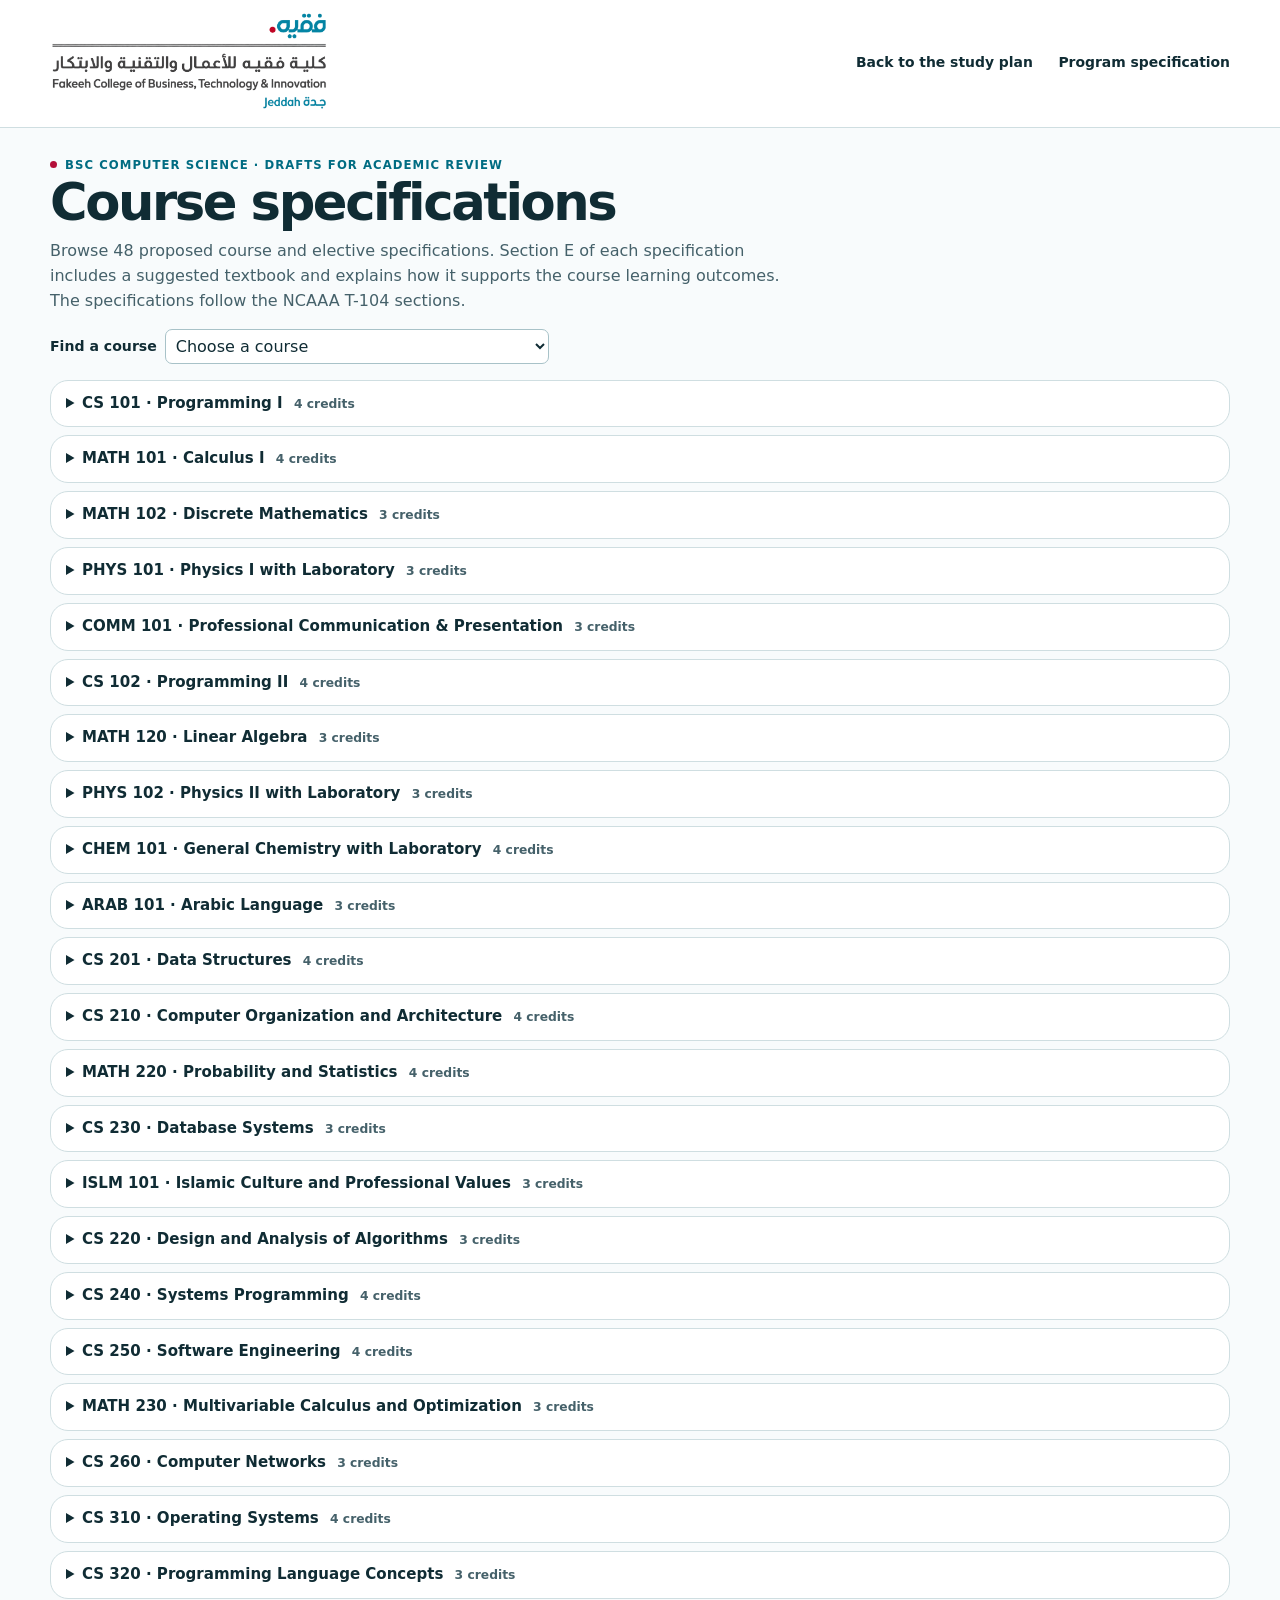
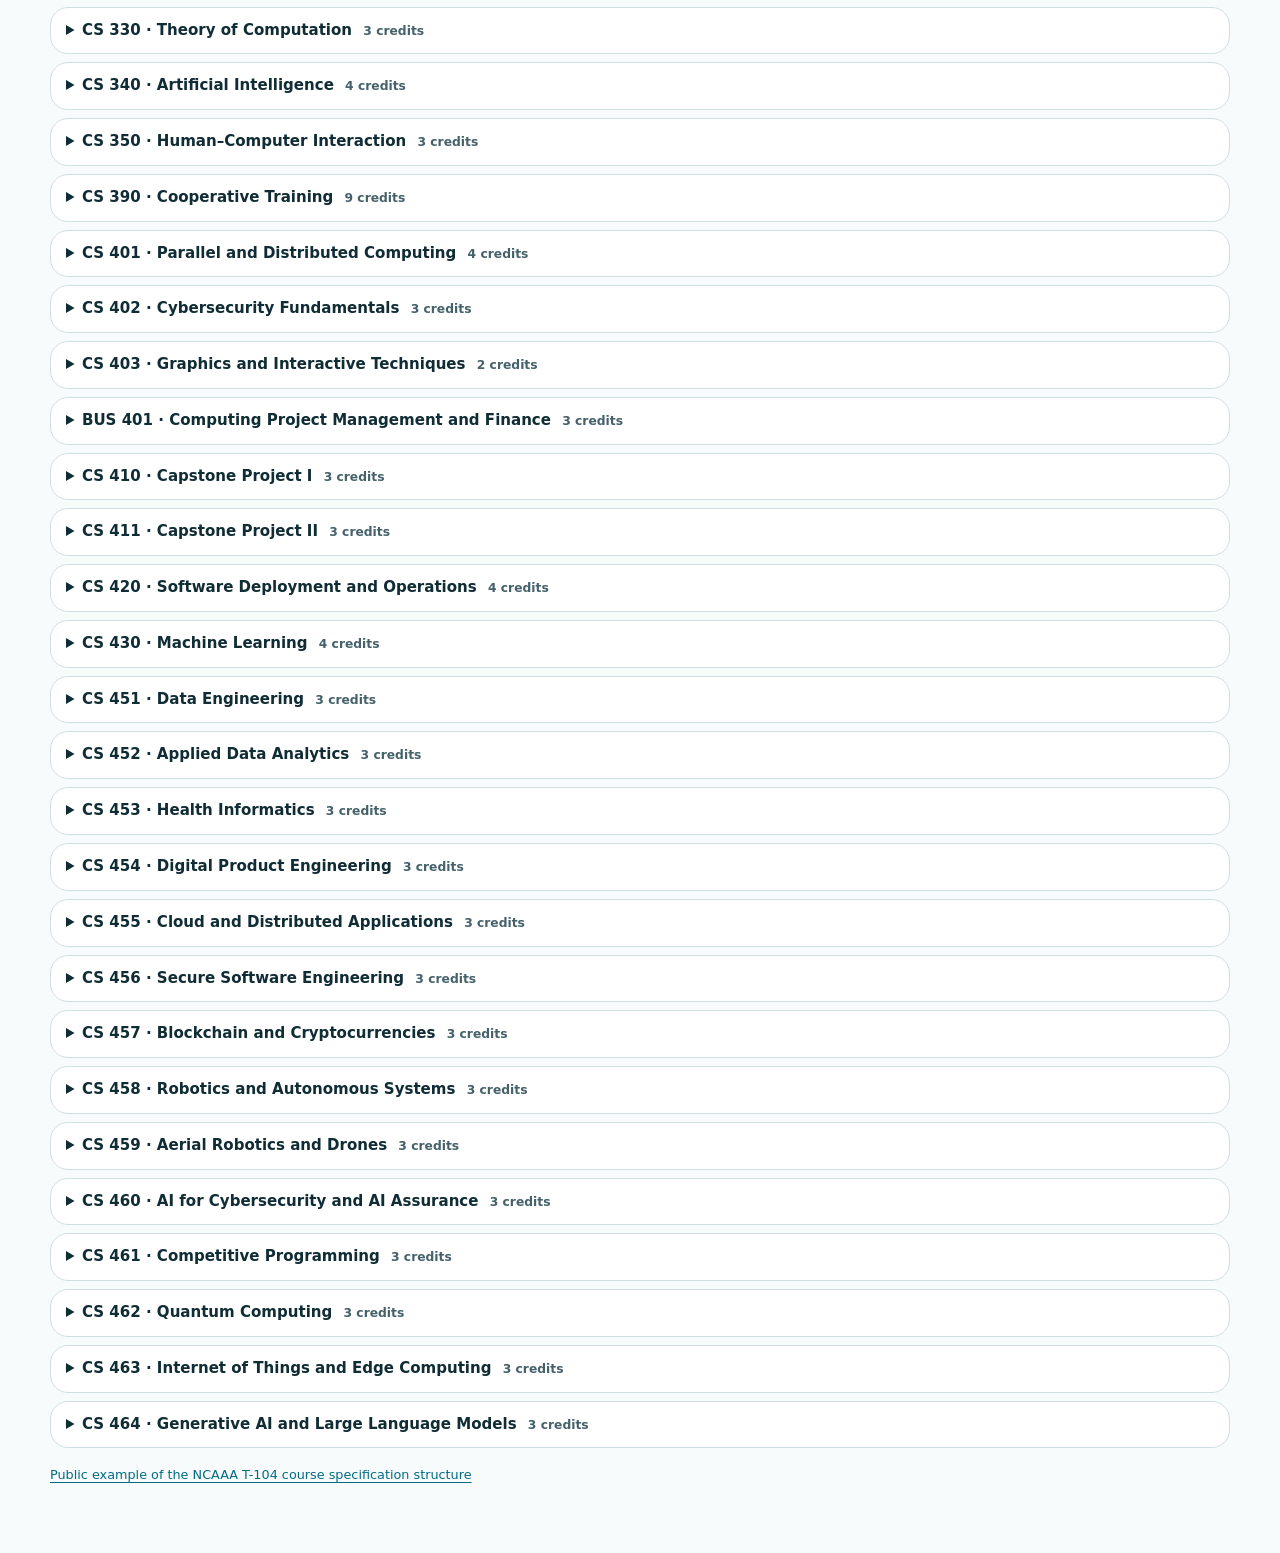
==== course-specifications.html @ 795837a8 "Add files via upload" ====
<!doctype html>
<html lang="en">
<head>
  <meta charset="utf-8">
  <meta name="viewport" content="width=device-width, initial-scale=1">
  <meta name="robots" content="noindex">
  <title>Course Specifications | Fakeeh BSc Computer Science</title>
  <link rel="stylesheet" href="./styles.css">
  <script src="./course-specifications.js" defer></script>
</head>
<body>
  <header class="site-header"><div class="wrap masthead">
    <a href="./index.html" class="brand"><img src="./fakeeh-college-logo.png" alt="Fakeeh College of Business, Technology &amp; Innovation" width="278" height="125"></a>
    <nav aria-label="Program navigation"><a href="./index.html#study">Back to the study plan</a><a href="./index.html#specification">Program specification</a></nav>
  </div></header>
  <main class="wrap spec-page">
    <p class="eyebrow">BSc Computer Science · Drafts for academic review</p>
    <h1>Course specifications</h1>
    <p class="spec-intro">Browse 48 proposed course and elective specifications. Section E of each specification includes a suggested textbook and explains how it supports the course learning outcomes. The specifications follow the NCAAA T-104 sections.</p>
    <div class="spec-picker">
      <label for="spec-select">Find a course</label>
      <select id="spec-select" class="spec-select"><option value="">Choose a course</option><option value="cs-101">CS 101 · Programming I</option><option value="math-101">MATH 101 · Calculus I</option><option value="math-102">MATH 102 · Discrete Mathematics</option><option value="phys-101">PHYS 101 · Physics I with Laboratory</option><option value="comm-101">COMM 101 · Professional Communication &amp; Presentation</option><option value="cs-102">CS 102 · Programming II</option><option value="math-120">MATH 120 · Linear Algebra</option><option value="phys-102">PHYS 102 · Physics II with Laboratory</option><option value="chem-101">CHEM 101 · General Chemistry with Laboratory</option><option value="arab-101">ARAB 101 · Arabic Language</option><option value="cs-201">CS 201 · Data Structures</option><option value="cs-210">CS 210 · Computer Organization and Architecture</option><option value="math-220">MATH 220 · Probability and Statistics</option><option value="cs-230">CS 230 · Database Systems</option><option value="islm-101">ISLM 101 · Islamic Culture and Professional Values</option><option value="cs-220">CS 220 · Design and Analysis of Algorithms</option><option value="cs-240">CS 240 · Systems Programming</option><option value="cs-250">CS 250 · Software Engineering</option><option value="math-230">MATH 230 · Multivariable Calculus and Optimization</option><option value="cs-260">CS 260 · Computer Networks</option><option value="cs-310">CS 310 · Operating Systems</option><option value="cs-320">CS 320 · Programming Language Concepts</option><option value="cs-330">CS 330 · Theory of Computation</option><option value="cs-340">CS 340 · Artificial Intelligence</option><option value="cs-350">CS 350 · Human–Computer Interaction</option><option value="cs-390">CS 390 · Cooperative Training</option><option value="cs-401">CS 401 · Parallel and Distributed Computing</option><option value="cs-402">CS 402 · Cybersecurity Fundamentals</option><option value="cs-403">CS 403 · Graphics and Interactive Techniques</option><option value="bus-401">BUS 401 · Computing Project Management and Finance</option><option value="cs-410">CS 410 · Capstone Project I</option><option value="cs-411">CS 411 · Capstone Project II</option><option value="cs-420">CS 420 · Software Deployment and Operations</option><option value="cs-430">CS 430 · Machine Learning</option><option value="cs-451">CS 451 · Data Engineering</option><option value="cs-452">CS 452 · Applied Data Analytics</option><option value="cs-453">CS 453 · Health Informatics</option><option value="cs-454">CS 454 · Digital Product Engineering</option><option value="cs-455">CS 455 · Cloud and Distributed Applications</option><option value="cs-456">CS 456 · Secure Software Engineering</option><option value="cs-457">CS 457 · Blockchain and Cryptocurrencies</option><option value="cs-458">CS 458 · Robotics and Autonomous Systems</option><option value="cs-459">CS 459 · Aerial Robotics and Drones</option><option value="cs-460">CS 460 · AI for Cybersecurity and AI Assurance</option><option value="cs-461">CS 461 · Competitive Programming</option><option value="cs-462">CS 462 · Quantum Computing</option><option value="cs-463">CS 463 · Internet of Things and Edge Computing</option><option value="cs-464">CS 464 · Generative AI and Large Language Models</option></select>
    </div>
    <details class="panel disclosure spec-entry" id="cs-101">
      <summary>CS 101 · Programming I <span>4 credits</span></summary>
      <div class="detail-body">
        <h3>A. General information</h3>
        <p class="spec-meta">Required · Computer Science core · Semester 1 · 4 credits · English</p>
        <p>Learn to design, trace, test, and document programs in Python.</p><p><strong>Prerequisites</strong> Open entry within the program. Standard program progression applies.</p>
        <p><strong>Mode and contact</strong> In-person lectures and supervised practical or studio sessions. 45 lecture hours and 30 practical hours over 15 teaching weeks.</p>
        <h3>B. Course learning outcomes and assessment methods</h3>
        <div class="table-scroll"><table><thead><tr><th scope="col">Code</th><th scope="col">Learning outcome</th><th scope="col">Program alignment</th><th scope="col">Teaching strategy</th><th scope="col">Evidence</th></tr></thead><tbody><tr><td>CLO 1</td><td>Explain how control flow and data representations affect a program.</td><td>K3 (I)</td><td>Short lectures, demonstrations, supervised laboratory work, and individual problem solving.</td><td>Examination questions and lab explanations</td></tr><tr><td>CLO 2</td><td>Trace an algorithm and identify an error using a test case.</td><td>S1 (I)</td><td>Short lectures, demonstrations, supervised laboratory work, and individual problem solving.</td><td>Laboratory tasks, reports, and practical assessment</td></tr><tr><td>CLO 3</td><td>Implement and test a modular Python program from a written specification.</td><td>S2 (I)</td><td>Short lectures, demonstrations, supervised laboratory work, and individual problem solving.</td><td>Laboratory tasks, reports, and practical assessment</td></tr></tbody></table></div>
        <h3>C. Course content</h3>
        <div class="table-scroll"><table><thead><tr><th scope="col">Topic</th><th scope="col">Planned contact hours</th></tr></thead><tbody><tr><td>Problem decomposition and representations</td><td>13</td></tr><tr><td>Types, expressions, and input/output</td><td>13</td></tr><tr><td>Selection and iteration</td><td>13</td></tr><tr><td>Functions, recursion, and scope</td><td>12</td></tr><tr><td>Strings, collections, and file input/output</td><td>12</td></tr><tr><td>Program readability, IDE debugging, test case design, and version control</td><td>12</td></tr></tbody></table></div>
        <h3>D. Student assessment activities</h3>
        <div class="table-scroll"><table><thead><tr><th scope="col">Assessment activity</th><th scope="col">Timing</th><th scope="col">Weight</th></tr></thead><tbody><tr><td>Lab work and reports</td><td>Throughout</td><td>30%</td></tr><tr><td>Quizzes and midterm</td><td>First half</td><td>25%</td></tr><tr><td>Applied practical task</td><td>Late semester</td><td>20%</td></tr><tr><td>Final examination</td><td>End of semester</td><td>25%</td></tr></tbody></table></div>
        <h3>E. Learning resources and facilities</h3>
        <div class="course-readings"><h4>Suggested textbook</h4><p><a href="https://www.oreilly.com/library/view/think-python-3rd/9781098155421/" dir="auto">Think Python: How to Think Like a Computer Scientist</a> · Allen B. Downey · O’Reilly · 3rd ed. · 2024</p><p>Use the examples and exercises to trace control flow, choose data representations, and build and debug small modular Python programs.</p></div>
        <p><strong>Additional materials</strong> Python Tutorial and laboratory exercises in the college LMS.</p>
        <p><strong>Facilities</strong> Teaching laboratory with course-specific software, accessible workstations, and controlled use of relevant datasets and computing resources.</p>
        <h3>F. Assessment of course quality</h3>
        <p>Course faculty and program coordinator review outcome attainment, student feedback, assessment moderation, and the end-of-course report after each delivery. Placement review also includes host feedback.</p>
        <h3>G. Specification approval data</h3>
        <p>Draft for academic review. Committee, decision reference, and approval date are pending.</p>
      </div>
    </details>
<details class="panel disclosure spec-entry" id="math-101">
      <summary>MATH 101 · Calculus I <span>4 credits</span></summary>
      <div class="detail-body">
        <h3>A. General information</h3>
        <p class="spec-meta">Required · College requirements · Semester 1 · 4 credits · English</p>
        <p>Use limits, derivatives, and integrals to analyze changing quantities.</p><p><strong>Prerequisites</strong> Open entry within the program. Standard program progression applies.</p>
        <p><strong>Mode and contact</strong> In-person classes. 60 lecture hours and 0 practical hours over 15 teaching weeks.</p>
        <h3>B. Course learning outcomes and assessment methods</h3>
        <div class="table-scroll"><table><thead><tr><th scope="col">Code</th><th scope="col">Learning outcome</th><th scope="col">Program alignment</th><th scope="col">Teaching strategy</th><th scope="col">Evidence</th></tr></thead><tbody><tr><td>CLO 1</td><td>Explain limits, differentiation, and integration in a model.</td><td>K1 (I)</td><td>Class instruction, guided problem solving, discussion, and independent practice.</td><td>Written and oral checks of understanding</td></tr><tr><td>CLO 2</td><td>Solve and interpret a calculus-based optimization problem.</td><td>S1 (I)</td><td>Class instruction, guided problem solving, discussion, and independent practice.</td><td>Problem sets and exam tasks</td></tr><tr><td>CLO 3</td><td>Compare an analytic result with a numerical approximation.</td><td>S4 (I)</td><td>Class instruction, guided problem solving, discussion, and independent practice.</td><td>Problem sets and exam tasks</td></tr></tbody></table></div>
        <h3>C. Course content</h3>
        <div class="table-scroll"><table><thead><tr><th scope="col">Topic</th><th scope="col">Planned contact hours</th></tr></thead><tbody><tr><td>Functions and modeling</td><td>10</td></tr><tr><td>Limits and continuity</td><td>10</td></tr><tr><td>Differentiation and rates</td><td>10</td></tr><tr><td>Optimization in one variable</td><td>10</td></tr><tr><td>Definite integrals and the fundamental theorem</td><td>10</td></tr><tr><td>Numerical approximation and interpretation</td><td>10</td></tr></tbody></table></div>
        <h3>D. Student assessment activities</h3>
        <div class="table-scroll"><table><thead><tr><th scope="col">Assessment activity</th><th scope="col">Timing</th><th scope="col">Weight</th></tr></thead><tbody><tr><td>Assignments and quizzes</td><td>Throughout</td><td>25%</td></tr><tr><td>Midterm</td><td>Mid-semester</td><td>25%</td></tr><tr><td>Applied assignment</td><td>Late semester</td><td>15%</td></tr><tr><td>Final examination</td><td>End of semester</td><td>35%</td></tr></tbody></table></div>
        <h3>E. Learning resources and facilities</h3>
        <div class="course-readings"><h4>Suggested textbook</h4><p><a href="https://www.pearson.com/en-gb/subject-catalog/p/thomas-calculus-early-transcendentals/P200000010771/9781292725901" dir="auto">Thomas’ Calculus: Early Transcendentals, SI Units</a> · Joel Hass, Christopher Heil, and Maurice D. Weir · Pearson · 15th ed. · 2024</p><p>Use the single-variable chapters on limits, differentiation, integration, and optimization alongside numerical comparison exercises.</p></div>
        <p><strong>Additional materials</strong> OpenStax Calculus Volume 1 and problem sets.</p>
        <p><strong>Facilities</strong> Accessible teaching room, learning management system, and library access.</p>
        <h3>F. Assessment of course quality</h3>
        <p>Course faculty and program coordinator review outcome attainment, student feedback, assessment moderation, and the end-of-course report after each delivery. Placement review also includes host feedback.</p>
        <h3>G. Specification approval data</h3>
        <p>Draft for academic review. Committee, decision reference, and approval date are pending.</p>
      </div>
    </details>
<details class="panel disclosure spec-entry" id="math-102">
      <summary>MATH 102 · Discrete Mathematics <span>3 credits</span></summary>
      <div class="detail-body">
        <h3>A. General information</h3>
        <p class="spec-meta">Required · College requirements · Semester 1 · 3 credits · English</p>
        <p>Develop the discrete reasoning needed for algorithms, proofs, and data structures.</p><p><strong>Prerequisites</strong> Open entry within the program. Standard program progression applies.</p>
        <p><strong>Mode and contact</strong> In-person classes. 45 lecture hours and 0 practical hours over 15 teaching weeks.</p>
        <h3>B. Course learning outcomes and assessment methods</h3>
        <div class="table-scroll"><table><thead><tr><th scope="col">Code</th><th scope="col">Learning outcome</th><th scope="col">Program alignment</th><th scope="col">Teaching strategy</th><th scope="col">Evidence</th></tr></thead><tbody><tr><td>CLO 1</td><td>Explain how discrete structures represent relationships and processes.</td><td>K1 (I)</td><td>Class instruction, guided problem solving, discussion, and independent practice.</td><td>Written and oral checks of understanding</td></tr><tr><td>CLO 2</td><td>Construct a valid proof or counterexample for a discrete problem.</td><td>S1 (I)</td><td>Class instruction, guided problem solving, discussion, and independent practice.</td><td>Problem sets and exam tasks</td></tr><tr><td>CLO 3</td><td>Check a counting or graph solution against a small constructed example.</td><td>S4 (I)</td><td>Class instruction, guided problem solving, discussion, and independent practice.</td><td>Problem sets and exam tasks</td></tr></tbody></table></div>
        <h3>C. Course content</h3>
        <div class="table-scroll"><table><thead><tr><th scope="col">Topic</th><th scope="col">Planned contact hours</th></tr></thead><tbody><tr><td>Sets, relations, functions, and cardinality</td><td>8</td></tr><tr><td>Propositional and predicate logic, inference, and normal forms</td><td>8</td></tr><tr><td>Proof by induction and contradiction, recursive definitions</td><td>8</td></tr><tr><td>Counting, permutations, combinations, and pigeonhole reasoning</td><td>7</td></tr><tr><td>Modular arithmetic and order notation</td><td>7</td></tr><tr><td>Graph and tree basics with discrete probability examples</td><td>7</td></tr></tbody></table></div>
        <h3>D. Student assessment activities</h3>
        <div class="table-scroll"><table><thead><tr><th scope="col">Assessment activity</th><th scope="col">Timing</th><th scope="col">Weight</th></tr></thead><tbody><tr><td>Assignments and quizzes</td><td>Throughout</td><td>25%</td></tr><tr><td>Midterm</td><td>Mid-semester</td><td>25%</td></tr><tr><td>Applied assignment</td><td>Late semester</td><td>15%</td></tr><tr><td>Final examination</td><td>End of semester</td><td>35%</td></tr></tbody></table></div>
        <h3>E. Learning resources and facilities</h3>
        <div class="course-readings"><h4>Suggested textbook</h4><p><a href="https://www.mheducation.com/highered/product/discrete-mathematics-and-its-applications-rosen.html" dir="auto">Discrete Mathematics and Its Applications</a> · Kenneth H. Rosen · McGraw Hill · 2025 release</p><p>Use the logic, proof, counting, and graph chapters to construct arguments, counterexamples, and small verification cases.</p></div>
        <p><strong>Additional materials</strong> Mathematics for Computer Science, MIT OpenCourseWare, and problem sets.</p>
        <p><strong>Facilities</strong> Accessible teaching room, learning management system, and library access.</p>
        <h3>F. Assessment of course quality</h3>
        <p>Course faculty and program coordinator review outcome attainment, student feedback, assessment moderation, and the end-of-course report after each delivery. Placement review also includes host feedback.</p>
        <h3>G. Specification approval data</h3>
        <p>Draft for academic review. Committee, decision reference, and approval date are pending.</p>
      </div>
    </details>
<details class="panel disclosure spec-entry" id="phys-101">
      <summary>PHYS 101 · Physics I with Laboratory <span>3 credits</span></summary>
      <div class="detail-body">
        <h3>A. General information</h3>
        <p class="spec-meta">Required · College requirements · Semester 1 · 3 credits · English</p>
        <p>Study mechanics and apply the scientific method through physical experiments.</p><p><strong>Prerequisites</strong> Open entry within the program. Standard program progression applies.</p>
        <p><strong>Mode and contact</strong> In-person lectures and supervised practical or studio sessions. 30 lecture hours and 30 practical hours over 15 teaching weeks.</p>
        <h3>B. Course learning outcomes and assessment methods</h3>
        <div class="table-scroll"><table><thead><tr><th scope="col">Code</th><th scope="col">Learning outcome</th><th scope="col">Program alignment</th><th scope="col">Teaching strategy</th><th scope="col">Evidence</th></tr></thead><tbody><tr><td>CLO 1</td><td>Explain the physical principles behind a mechanics experiment.</td><td>K2 (I)</td><td>Short lectures, demonstrations, supervised laboratory work, and individual problem solving.</td><td>Examination questions and lab explanations</td></tr><tr><td>CLO 2</td><td>Test a mechanics prediction and report measurements, uncertainty, and conclusions.</td><td>S4 (I)</td><td>Short lectures, demonstrations, supervised laboratory work, and individual problem solving.</td><td>Laboratory tasks, reports, and practical assessment</td></tr><tr><td>CLO 3</td><td>Apply laboratory safety and data-integrity procedures.</td><td>V1 (I)</td><td>Short lectures, demonstrations, supervised laboratory work, and individual problem solving.</td><td>Lab records and professional-practice rubric</td></tr></tbody></table></div>
        <h3>C. Course content</h3>
        <div class="table-scroll"><table><thead><tr><th scope="col">Topic</th><th scope="col">Planned contact hours</th></tr></thead><tbody><tr><td>Measurement, units, uncertainty, and lab safety</td><td>10</td></tr><tr><td>Kinematics, testable hypotheses, and experimental design</td><td>10</td></tr><tr><td>Newtonian mechanics</td><td>10</td></tr><tr><td>Energy and momentum</td><td>10</td></tr><tr><td>Rotational motion and oscillations</td><td>10</td></tr><tr><td>Data analysis and reproducible lab reports</td><td>10</td></tr></tbody></table></div>
        <h3>D. Student assessment activities</h3>
        <div class="table-scroll"><table><thead><tr><th scope="col">Assessment activity</th><th scope="col">Timing</th><th scope="col">Weight</th></tr></thead><tbody><tr><td>Lab work and reports</td><td>Throughout</td><td>30%</td></tr><tr><td>Quizzes and midterm</td><td>First half</td><td>25%</td></tr><tr><td>Applied practical task</td><td>Late semester</td><td>20%</td></tr><tr><td>Final examination</td><td>End of semester</td><td>25%</td></tr></tbody></table></div>
        <h3>E. Learning resources and facilities</h3>
        <div class="course-readings"><h4>Suggested textbook</h4><p><a href="https://www.pearson.com/en-us/subject-catalog/p/university-physics-with-modern-physics/P200000012703" dir="auto">University Physics with Modern Physics</a> · Hugh D. Young and Roger A. Freedman · Pearson · 16th ed. · © 2027 (released 2026)</p><p>Use the mechanics chapters to derive predictions about motion, forces, and energy. The lab manual provides the measurement, uncertainty, and safety procedures.</p></div>
        <p><strong>Additional materials</strong> OpenStax University Physics Volume 1 and the physics lab manual.</p>
        <p><strong>Facilities</strong> Physics teaching laboratory, relevant mechanics or electrical equipment, data acquisition, and suitable safety equipment.</p>
        <h3>F. Assessment of course quality</h3>
        <p>Course faculty and program coordinator review outcome attainment, student feedback, assessment moderation, and the end-of-course report after each delivery. Placement review also includes host feedback.</p>
        <h3>G. Specification approval data</h3>
        <p>Draft for academic review. Committee, decision reference, and approval date are pending.</p>
      </div>
    </details>
<details class="panel disclosure spec-entry" id="comm-101">
      <summary>COMM 101 · Professional Communication &amp; Presentation <span>3 credits</span></summary>
      <div class="detail-body">
        <h3>A. General information</h3>
        <p class="spec-meta">Required · College requirements · Semester 1 · 3 credits · English</p>
        <p>Communicate evidence and professional decisions to specialist and non-specialist audiences through writing and presentations.</p><p><strong>Prerequisites</strong> Open entry within the program. Standard program progression applies.</p>
        <p><strong>Mode and contact</strong> In-person classes. 45 lecture hours and 0 practical hours over 15 teaching weeks.</p>
        <h3>B. Course learning outcomes and assessment methods</h3>
        <div class="table-scroll"><table><thead><tr><th scope="col">Code</th><th scope="col">Learning outcome</th><th scope="col">Program alignment</th><th scope="col">Teaching strategy</th><th scope="col">Evidence</th></tr></thead><tbody><tr><td>CLO 1</td><td>Prepare a professional report and deliver a briefing suited to their audiences.</td><td>S3 (I)</td><td>Workshops, coached individual or team projects, demonstrations, and peer review.</td><td>Project evidence and individual demonstration</td></tr><tr><td>CLO 2</td><td>Evaluate and cite evidence used in professional communication.</td><td>S4 (I)</td><td>Workshops, coached individual or team projects, demonstrations, and peer review.</td><td>Project evidence and individual demonstration</td></tr><tr><td>CLO 3</td><td>Apply standards of academic integrity and accessible communication.</td><td>V1 (I)</td><td>Workshops, coached individual or team projects, demonstrations, and peer review.</td><td>Project rubric and individual contribution record</td></tr></tbody></table></div>
        <h3>C. Course content</h3>
        <div class="table-scroll"><table><thead><tr><th scope="col">Topic</th><th scope="col">Planned contact hours</th></tr></thead><tbody><tr><td>Audience, purpose, and intercultural communication</td><td>8</td></tr><tr><td>Evidence evaluation and attribution</td><td>8</td></tr><tr><td>Workplace correspondence, status updates, and reports</td><td>8</td></tr><tr><td>Data presentation and visual accessibility</td><td>7</td></tr><tr><td>Oral presentation, questions, and team communication</td><td>7</td></tr><tr><td>Revision, feedback, and academic integrity</td><td>7</td></tr></tbody></table></div>
        <h3>D. Student assessment activities</h3>
        <div class="table-scroll"><table><thead><tr><th scope="col">Assessment activity</th><th scope="col">Timing</th><th scope="col">Weight</th></tr></thead><tbody><tr><td>Exercises and evidence review</td><td>Throughout</td><td>20%</td></tr><tr><td>Interim deliverable</td><td>Mid-semester</td><td>25%</td></tr><tr><td>Final project or applied task</td><td>Late semester</td><td>40%</td></tr><tr><td>Presentation or individual defense</td><td>End of semester</td><td>15%</td></tr></tbody></table></div>
        <p class="section-note">Students prepare an evidence-based report, a workplace status update, and a short presentation with questions. The shared rubric assesses clarity, audience fit, evidence, and accessible presentation.</p>
        <h3>E. Learning resources and facilities</h3>
        <div class="course-readings"><h4>Suggested textbook</h4><p><a href="https://store.macmillanlearning.com/us/product/Technical-Communication/p/1319414257" dir="auto">Technical Communication</a> · Mike Markel and Stuart A. Selber · Macmillan Learning · 14th ed. · © 2025</p><p>Use the audience, research, reporting, and presentation chapters to develop evidence-based professional reports and accessible briefings.</p></div>
        <p><strong>Additional materials</strong> Shared business and computing cases and a common report and presentation rubric.</p>
        <p><strong>Facilities</strong> Accessible teaching room, learning management system, and library access.</p>
        <h3>F. Assessment of course quality</h3>
        <p>Course faculty and program coordinator review outcome attainment, student feedback, assessment moderation, and the end-of-course report after each delivery. Placement review also includes host feedback.</p>
        <h3>G. Specification approval data</h3>
        <p>Draft for academic review. Committee, decision reference, and approval date are pending.</p>
      </div>
    </details>
<details class="panel disclosure spec-entry" id="cs-102">
      <summary>CS 102 · Programming II <span>4 credits</span></summary>
      <div class="detail-body">
        <h3>A. General information</h3>
        <p class="spec-meta">Required · Computer Science core · Semester 2 · 4 credits · English</p>
        <p>Design and test object-oriented programs in Python and explore alternative programming styles.</p><p><strong>Prerequisites</strong> CS 101. Standard program progression applies.</p>
        <p><strong>Mode and contact</strong> In-person lectures and supervised practical or studio sessions. 45 lecture hours and 30 practical hours over 15 teaching weeks.</p>
        <h3>B. Course learning outcomes and assessment methods</h3>
        <div class="table-scroll"><table><thead><tr><th scope="col">Code</th><th scope="col">Learning outcome</th><th scope="col">Program alignment</th><th scope="col">Teaching strategy</th><th scope="col">Evidence</th></tr></thead><tbody><tr><td>CLO 1</td><td>Explain composition, dynamic dispatch, and functional abstraction.</td><td>K3 (P)</td><td>Short lectures, demonstrations, supervised laboratory work, and individual problem solving.</td><td>Examination questions and lab explanations</td></tr><tr><td>CLO 2</td><td>Build and test an object-oriented program using interfaces.</td><td>S2 (P)</td><td>Short lectures, demonstrations, supervised laboratory work, and individual problem solving.</td><td>Laboratory tasks, reports, and practical assessment</td></tr><tr><td>CLO 3</td><td>Review a peer contribution and resolve documented defects.</td><td>V2 (I)</td><td>Short lectures, demonstrations, supervised laboratory work, and individual problem solving.</td><td>Lab records and professional-practice rubric</td></tr></tbody></table></div>
        <h3>C. Course content</h3>
        <div class="table-scroll"><table><thead><tr><th scope="col">Topic</th><th scope="col">Planned contact hours</th></tr></thead><tbody><tr><td>Abstract data types, classes, and objects</td><td>13</td></tr><tr><td>Encapsulation, interfaces, and composition</td><td>13</td></tr><tr><td>Inheritance, polymorphism, and dynamic dispatch</td><td>13</td></tr><tr><td>Exceptions, test design, and debugging</td><td>12</td></tr><tr><td>Recursion, higher-order functions, and basic functional patterns</td><td>12</td></tr><tr><td>Team development and review in a shared repository</td><td>12</td></tr></tbody></table></div>
        <h3>D. Student assessment activities</h3>
        <div class="table-scroll"><table><thead><tr><th scope="col">Assessment activity</th><th scope="col">Timing</th><th scope="col">Weight</th></tr></thead><tbody><tr><td>Lab work and reports</td><td>Throughout</td><td>30%</td></tr><tr><td>Quizzes and midterm</td><td>First half</td><td>25%</td></tr><tr><td>Applied practical task</td><td>Late semester</td><td>20%</td></tr><tr><td>Final examination</td><td>End of semester</td><td>25%</td></tr></tbody></table></div>
        <h3>E. Learning resources and facilities</h3>
        <div class="course-readings"><h4>Suggested textbook</h4><p><a href="https://www.oreilly.com/library/view/python-object-oriented-programming/9781836642596/" dir="auto">Python Object-Oriented Programming</a> · Steven F. Lott and Dusty Phillips · Packt · 5th ed. · 2025</p><p>Use the design and testing chapters to practice composition, polymorphism, and interface-based Python design in code-review exercises.</p></div>
        <p><strong>Additional materials</strong> Python Tutorial and curated object-oriented programming labs.</p>
        <p><strong>Facilities</strong> Teaching laboratory with course-specific software, accessible workstations, and controlled use of relevant datasets and computing resources.</p>
        <h3>F. Assessment of course quality</h3>
        <p>Course faculty and program coordinator review outcome attainment, student feedback, assessment moderation, and the end-of-course report after each delivery. Placement review also includes host feedback.</p>
        <h3>G. Specification approval data</h3>
        <p>Draft for academic review. Committee, decision reference, and approval date are pending.</p>
      </div>
    </details>
<details class="panel disclosure spec-entry" id="math-120">
      <summary>MATH 120 · Linear Algebra <span>3 credits</span></summary>
      <div class="detail-body">
        <h3>A. General information</h3>
        <p class="spec-meta">Required · College requirements · Semester 2 · 3 credits · English</p>
        <p>Use vectors and matrices to represent and solve computational problems.</p><p><strong>Prerequisites</strong> Open entry within the program. Standard program progression applies.</p>
        <p><strong>Mode and contact</strong> In-person classes. 45 lecture hours and 0 practical hours over 15 teaching weeks.</p>
        <h3>B. Course learning outcomes and assessment methods</h3>
        <div class="table-scroll"><table><thead><tr><th scope="col">Code</th><th scope="col">Learning outcome</th><th scope="col">Program alignment</th><th scope="col">Teaching strategy</th><th scope="col">Evidence</th></tr></thead><tbody><tr><td>CLO 1</td><td>Explain linear independence and linear transformations.</td><td>K1 (P)</td><td>Class instruction, guided problem solving, discussion, and independent practice.</td><td>Written and oral checks of understanding</td></tr><tr><td>CLO 2</td><td>Solve a system and interpret its rank or stability.</td><td>S1 (P)</td><td>Class instruction, guided problem solving, discussion, and independent practice.</td><td>Problem sets and exam tasks</td></tr><tr><td>CLO 3</td><td>Evaluate a least-squares approximation and explain the residuals.</td><td>S4 (I)</td><td>Class instruction, guided problem solving, discussion, and independent practice.</td><td>Problem sets and exam tasks</td></tr></tbody></table></div>
        <h3>C. Course content</h3>
        <div class="table-scroll"><table><thead><tr><th scope="col">Topic</th><th scope="col">Planned contact hours</th></tr></thead><tbody><tr><td>Vectors and matrix operations</td><td>8</td></tr><tr><td>Linear systems and elimination</td><td>8</td></tr><tr><td>Vector spaces, bases, and dimension</td><td>8</td></tr><tr><td>Linear maps and coordinate transformations</td><td>7</td></tr><tr><td>Eigenvalues and eigenvectors</td><td>7</td></tr><tr><td>Least squares and numerical interpretation</td><td>7</td></tr></tbody></table></div>
        <h3>D. Student assessment activities</h3>
        <div class="table-scroll"><table><thead><tr><th scope="col">Assessment activity</th><th scope="col">Timing</th><th scope="col">Weight</th></tr></thead><tbody><tr><td>Assignments and quizzes</td><td>Throughout</td><td>25%</td></tr><tr><td>Midterm</td><td>Mid-semester</td><td>25%</td></tr><tr><td>Applied assignment</td><td>Late semester</td><td>15%</td></tr><tr><td>Final examination</td><td>End of semester</td><td>35%</td></tr></tbody></table></div>
        <h3>E. Learning resources and facilities</h3>
        <div class="course-readings"><h4>Suggested textbook</h4><p><a href="https://wellesleycambridge.com/books/introduction-to-linear-algebra-6th-edition" dir="auto">Introduction to Linear Algebra</a> · Gilbert Strang · Wellesley-Cambridge Press · 6th ed. · 2023</p><p>Connect subspaces, rank, linear transformations, and least squares to numerical exercises on stability and residuals.</p></div>
        <p><strong>Additional materials</strong> MIT OpenCourseWare Linear Algebra and selected computational exercises.</p>
        <p><strong>Facilities</strong> Accessible teaching room, learning management system, and library access.</p>
        <h3>F. Assessment of course quality</h3>
        <p>Course faculty and program coordinator review outcome attainment, student feedback, assessment moderation, and the end-of-course report after each delivery. Placement review also includes host feedback.</p>
        <h3>G. Specification approval data</h3>
        <p>Draft for academic review. Committee, decision reference, and approval date are pending.</p>
      </div>
    </details>
<details class="panel disclosure spec-entry" id="phys-102">
      <summary>PHYS 102 · Physics II with Laboratory <span>3 credits</span></summary>
      <div class="detail-body">
        <h3>A. General information</h3>
        <p class="spec-meta">Required · College requirements · Semester 2 · 3 credits · English</p>
        <p>Investigate electricity, magnetism, and circuits through measurement.</p><p><strong>Prerequisites</strong> PHYS 101. Standard program progression applies.</p>
        <p><strong>Mode and contact</strong> In-person lectures and supervised practical or studio sessions. 30 lecture hours and 30 practical hours over 15 teaching weeks.</p>
        <h3>B. Course learning outcomes and assessment methods</h3>
        <div class="table-scroll"><table><thead><tr><th scope="col">Code</th><th scope="col">Learning outcome</th><th scope="col">Program alignment</th><th scope="col">Teaching strategy</th><th scope="col">Evidence</th></tr></thead><tbody><tr><td>CLO 1</td><td>Explain the physical behavior of a basic circuit.</td><td>K2 (I)</td><td>Short lectures, demonstrations, supervised laboratory work, and individual problem solving.</td><td>Examination questions and lab explanations</td></tr><tr><td>CLO 2</td><td>Design and report an experiment testing a circuit prediction.</td><td>S4 (P)</td><td>Short lectures, demonstrations, supervised laboratory work, and individual problem solving.</td><td>Laboratory tasks, reports, and practical assessment</td></tr><tr><td>CLO 3</td><td>Apply electrical safety and document anomalous measurements.</td><td>V1 (I)</td><td>Short lectures, demonstrations, supervised laboratory work, and individual problem solving.</td><td>Lab records and professional-practice rubric</td></tr></tbody></table></div>
        <h3>C. Course content</h3>
        <div class="table-scroll"><table><thead><tr><th scope="col">Topic</th><th scope="col">Planned contact hours</th></tr></thead><tbody><tr><td>Electric charge, fields, and potential</td><td>10</td></tr><tr><td>Capacitance and energy</td><td>10</td></tr><tr><td>DC circuits and measurement instruments</td><td>10</td></tr><tr><td>Magnetic fields and induction</td><td>10</td></tr><tr><td>Electromagnetic phenomena and applications</td><td>10</td></tr><tr><td>Experimental uncertainty and lab reports</td><td>10</td></tr></tbody></table></div>
        <h3>D. Student assessment activities</h3>
        <div class="table-scroll"><table><thead><tr><th scope="col">Assessment activity</th><th scope="col">Timing</th><th scope="col">Weight</th></tr></thead><tbody><tr><td>Lab work and reports</td><td>Throughout</td><td>30%</td></tr><tr><td>Quizzes and midterm</td><td>First half</td><td>25%</td></tr><tr><td>Applied practical task</td><td>Late semester</td><td>20%</td></tr><tr><td>Final examination</td><td>End of semester</td><td>25%</td></tr></tbody></table></div>
        <h3>E. Learning resources and facilities</h3>
        <div class="course-readings"><h4>Suggested textbook</h4><p><a href="https://www.pearson.com/en-us/subject-catalog/p/university-physics-with-modern-physics/P200000012703" dir="auto">University Physics with Modern Physics</a> · Hugh D. Young and Roger A. Freedman · Pearson · 16th ed. · © 2027 (released 2026)</p><p>Use the electricity and circuit chapters to formulate predictions for circuit experiments. The lab manual provides electrical safety and measurement procedures.</p></div>
        <p><strong>Additional materials</strong> OpenStax University Physics Volume 2 and the physics lab manual.</p>
        <p><strong>Facilities</strong> Physics teaching laboratory, relevant mechanics or electrical equipment, data acquisition, and suitable safety equipment.</p>
        <h3>F. Assessment of course quality</h3>
        <p>Course faculty and program coordinator review outcome attainment, student feedback, assessment moderation, and the end-of-course report after each delivery. Placement review also includes host feedback.</p>
        <h3>G. Specification approval data</h3>
        <p>Draft for academic review. Committee, decision reference, and approval date are pending.</p>
      </div>
    </details>
<details class="panel disclosure spec-entry" id="chem-101">
      <summary>CHEM 101 · General Chemistry with Laboratory <span>4 credits</span></summary>
      <div class="detail-body">
        <h3>A. General information</h3>
        <p class="spec-meta">Required · College requirements · Semester 2 · 4 credits · English</p>
        <p>Use chemical principles and experiments to investigate materials and energy.</p><p><strong>Prerequisites</strong> Open entry within the program. Standard program progression applies.</p>
        <p><strong>Mode and contact</strong> In-person lectures and supervised practical or studio sessions. 45 lecture hours and 30 practical hours over 15 teaching weeks.</p>
        <h3>B. Course learning outcomes and assessment methods</h3>
        <div class="table-scroll"><table><thead><tr><th scope="col">Code</th><th scope="col">Learning outcome</th><th scope="col">Program alignment</th><th scope="col">Teaching strategy</th><th scope="col">Evidence</th></tr></thead><tbody><tr><td>CLO 1</td><td>Explain chemical properties relevant to materials and energy storage.</td><td>K2 (I)</td><td>Short lectures, demonstrations, supervised laboratory work, and individual problem solving.</td><td>Examination questions and lab explanations</td></tr><tr><td>CLO 2</td><td>Conduct a controlled chemical experiment and analyze its results.</td><td>S4 (P)</td><td>Short lectures, demonstrations, supervised laboratory work, and individual problem solving.</td><td>Laboratory tasks, reports, and practical assessment</td></tr><tr><td>CLO 3</td><td>Use safe procedures and maintain accurate laboratory records.</td><td>V1 (I)</td><td>Short lectures, demonstrations, supervised laboratory work, and individual problem solving.</td><td>Lab records and professional-practice rubric</td></tr></tbody></table></div>
        <h3>C. Course content</h3>
        <div class="table-scroll"><table><thead><tr><th scope="col">Topic</th><th scope="col">Planned contact hours</th></tr></thead><tbody><tr><td>Atomic structure and bonding</td><td>13</td></tr><tr><td>Chemical reactions and stoichiometry</td><td>13</td></tr><tr><td>Solutions and acid–base chemistry</td><td>13</td></tr><tr><td>Thermochemistry and equilibrium</td><td>12</td></tr><tr><td>Electrochemistry and computing materials</td><td>12</td></tr><tr><td>Lab safety, measurement, and reporting</td><td>12</td></tr></tbody></table></div>
        <h3>D. Student assessment activities</h3>
        <div class="table-scroll"><table><thead><tr><th scope="col">Assessment activity</th><th scope="col">Timing</th><th scope="col">Weight</th></tr></thead><tbody><tr><td>Lab work and reports</td><td>Throughout</td><td>30%</td></tr><tr><td>Quizzes and midterm</td><td>First half</td><td>25%</td></tr><tr><td>Applied practical task</td><td>Late semester</td><td>20%</td></tr><tr><td>Final examination</td><td>End of semester</td><td>25%</td></tr></tbody></table></div>
        <h3>E. Learning resources and facilities</h3>
        <div class="course-readings"><h4>Suggested textbook</h4><p><a href="https://www.pearson.com/en-us/subject-catalog/p/chemistry-the-central-science/P200000006933/9780137542970" dir="auto">Chemistry: The Central Science</a> · Theodore E. Brown et al. · Pearson · 15th ed. · © 2023</p><p>Use the chapters on bonding, materials, and electrochemistry to interpret laboratory results on chemical properties and energy storage.</p></div>
        <p><strong>Additional materials</strong> OpenStax Chemistry 2e and the chemistry lab manual.</p>
        <p><strong>Facilities</strong> Chemistry teaching laboratory with ventilation, appropriate apparatus, supervised waste handling, and safety equipment.</p>
        <h3>F. Assessment of course quality</h3>
        <p>Course faculty and program coordinator review outcome attainment, student feedback, assessment moderation, and the end-of-course report after each delivery. Placement review also includes host feedback.</p>
        <h3>G. Specification approval data</h3>
        <p>Draft for academic review. Committee, decision reference, and approval date are pending.</p>
      </div>
    </details>
<details class="panel disclosure spec-entry" id="arab-101">
      <summary>ARAB 101 · Arabic Language <span>3 credits</span></summary>
      <div class="detail-body">
        <h3>A. General information</h3>
        <p class="spec-meta">Required · Institution requirements · Semester 2 · 3 credits · Arabic</p>
        <p>Use Arabic to communicate accurately in academic and professional settings.</p><p><strong>Prerequisites</strong> Open entry within the program. Standard program progression applies.</p>
        <p><strong>Mode and contact</strong> In-person classes. 45 lecture hours and 0 practical hours over 15 teaching weeks.</p>
        <h3>B. Course learning outcomes and assessment methods</h3>
        <div class="table-scroll"><table><thead><tr><th scope="col">Code</th><th scope="col">Learning outcome</th><th scope="col">Program alignment</th><th scope="col">Teaching strategy</th><th scope="col">Evidence</th></tr></thead><tbody><tr><td>CLO 1</td><td>Write a coherent Arabic professional report.</td><td>S3 (P)</td><td>Workshops, coached individual or team projects, demonstrations, and peer review.</td><td>Project evidence and individual demonstration</td></tr><tr><td>CLO 2</td><td>Deliver an Arabic briefing tailored to a specific audience.</td><td>S3 (P)</td><td>Workshops, coached individual or team projects, demonstrations, and peer review.</td><td>Project evidence and individual demonstration</td></tr><tr><td>CLO 3</td><td>Attribute sources and respect professional communication conventions.</td><td>V1 (I)</td><td>Workshops, coached individual or team projects, demonstrations, and peer review.</td><td>Project rubric and individual contribution record</td></tr></tbody></table></div>
        <h3>C. Course content</h3>
        <div class="table-scroll"><table><thead><tr><th scope="col">Topic</th><th scope="col">Planned contact hours</th></tr></thead><tbody><tr><td>Reading and comprehension</td><td>8</td></tr><tr><td>Clarity and correctness in Arabic writing</td><td>8</td></tr><tr><td>Professional correspondence</td><td>8</td></tr><tr><td>Reports and summaries</td><td>7</td></tr><tr><td>Arabic terminology in technology and business</td><td>7</td></tr><tr><td>Oral presentation and audience adaptation</td><td>7</td></tr></tbody></table></div>
        <h3>D. Student assessment activities</h3>
        <div class="table-scroll"><table><thead><tr><th scope="col">Assessment activity</th><th scope="col">Timing</th><th scope="col">Weight</th></tr></thead><tbody><tr><td>Exercises and evidence review</td><td>Throughout</td><td>20%</td></tr><tr><td>Interim deliverable</td><td>Mid-semester</td><td>25%</td></tr><tr><td>Final project or applied task</td><td>Late semester</td><td>40%</td></tr><tr><td>Presentation or individual defense</td><td>End of semester</td><td>15%</td></tr></tbody></table></div>
        <h3>E. Learning resources and facilities</h3>
        <div class="course-readings"><h4>Suggested textbook</h4><p><a href="https://www.massira.jo/content/%D8%A7%D9%84%D9%83%D8%AA%D8%A7%D8%A8%D8%A9-%D8%A7%D9%84%D9%88%D8%B8%D9%8A%D9%81%D9%8A%D8%A9-%D9%88%D8%A7%D9%84%D8%A7%D8%A8%D8%AF%D8%A7%D8%B9%D9%8A%D8%A9" dir="auto">الكتابة الوظيفية والإبداعية</a> · ماهر شعبان عبدالباري · دار المسيرة · الطبعة الرابعة · طباعة ٢٠٢٥</p><p>Use the Arabic writing examples to plan, draft, and edit professional reports. Pair them with course exercises in oral briefing and source attribution.</p></div>
        <p><strong>Additional materials</strong> Course notes and assigned materials in the college learning management system.</p>
        <p><strong>Facilities</strong> Accessible teaching room, learning management system, and library access.</p>
        <h3>F. Assessment of course quality</h3>
        <p>Course faculty and program coordinator review outcome attainment, student feedback, assessment moderation, and the end-of-course report after each delivery. Placement review also includes host feedback.</p>
        <h3>G. Specification approval data</h3>
        <p>Draft for academic review. Committee, decision reference, and approval date are pending.</p>
      </div>
    </details>
<details class="panel disclosure spec-entry" id="cs-201">
      <summary>CS 201 · Data Structures <span>4 credits</span></summary>
      <div class="detail-body">
        <h3>A. General information</h3>
        <p class="spec-meta">Required · Computer Science core · Semester 3 · 4 credits · English</p>
        <p>Implement data structures and analyze trade-offs among their operations.</p><p><strong>Prerequisites</strong> CS 102, MATH 102. Standard program progression applies.</p>
        <p><strong>Mode and contact</strong> In-person lectures and supervised practical or studio sessions. 45 lecture hours and 30 practical hours over 15 teaching weeks.</p>
        <h3>B. Course learning outcomes and assessment methods</h3>
        <div class="table-scroll"><table><thead><tr><th scope="col">Code</th><th scope="col">Learning outcome</th><th scope="col">Program alignment</th><th scope="col">Teaching strategy</th><th scope="col">Evidence</th></tr></thead><tbody><tr><td>CLO 1</td><td>Explain invariants and growth rates for common structures.</td><td>K1 (P)</td><td>Short lectures, demonstrations, supervised laboratory work, and individual problem solving.</td><td>Examination questions and lab explanations</td></tr><tr><td>CLO 2</td><td>Compare structures for time and space under an application workload.</td><td>S1 (P)</td><td>Short lectures, demonstrations, supervised laboratory work, and individual problem solving.</td><td>Laboratory tasks, reports, and practical assessment</td></tr><tr><td>CLO 3</td><td>Implement, test, and benchmark a data structure.</td><td>S2 (P)</td><td>Short lectures, demonstrations, supervised laboratory work, and individual problem solving.</td><td>Laboratory tasks, reports, and practical assessment</td></tr></tbody></table></div>
        <h3>C. Course content</h3>
        <div class="table-scroll"><table><thead><tr><th scope="col">Topic</th><th scope="col">Planned contact hours</th></tr></thead><tbody><tr><td>Asymptotic analysis and invariants</td><td>13</td></tr><tr><td>Lists, stacks, queues, and iterators</td><td>13</td></tr><tr><td>Trees and balanced search</td><td>13</td></tr><tr><td>Hashing and maps</td><td>12</td></tr><tr><td>Heaps, priority queues, and graphs</td><td>12</td></tr><tr><td>Searching, sorting, traversal, and benchmarking</td><td>12</td></tr></tbody></table></div>
        <h3>D. Student assessment activities</h3>
        <div class="table-scroll"><table><thead><tr><th scope="col">Assessment activity</th><th scope="col">Timing</th><th scope="col">Weight</th></tr></thead><tbody><tr><td>Lab work and reports</td><td>Throughout</td><td>30%</td></tr><tr><td>Quizzes and midterm</td><td>First half</td><td>25%</td></tr><tr><td>Applied practical task</td><td>Late semester</td><td>20%</td></tr><tr><td>Final examination</td><td>End of semester</td><td>25%</td></tr></tbody></table></div>
        <h3>E. Learning resources and facilities</h3>
        <div class="course-readings"><h4>Suggested textbook</h4><p><a href="https://www.pearson.com/en-us/subject-catalog/p/data-structures-algorithms-in-python/P200000007285/9780134855899" dir="auto">Data Structures &amp; Algorithms in Python</a> · John Canning, Alan Broder, and Robert Lafore · Pearson · 1st ed. · 2023</p><p>Implement and test lists, trees, hash tables, and graphs in Python, then use the course benchmarks to compare their costs across workloads.</p></div>
        <p><strong>Additional materials</strong> Open Data Structures by Pat Morin and programming labs.</p>
        <p><strong>Facilities</strong> Teaching laboratory with course-specific software, accessible workstations, and controlled use of relevant datasets and computing resources.</p>
        <h3>F. Assessment of course quality</h3>
        <p>Course faculty and program coordinator review outcome attainment, student feedback, assessment moderation, and the end-of-course report after each delivery. Placement review also includes host feedback.</p>
        <h3>G. Specification approval data</h3>
        <p>Draft for academic review. Committee, decision reference, and approval date are pending.</p>
      </div>
    </details>
<details class="panel disclosure spec-entry" id="cs-210">
      <summary>CS 210 · Computer Organization and Architecture <span>4 credits</span></summary>
      <div class="detail-body">
        <h3>A. General information</h3>
        <p class="spec-meta">Required · Computer Science core · Semester 3 · 4 credits · English</p>
        <p>Connect hardware organization and instruction execution to the behavior of software.</p><p><strong>Prerequisites</strong> CS 102. Standard program progression applies.</p>
        <p><strong>Mode and contact</strong> In-person lectures and supervised practical or studio sessions. 45 lecture hours and 30 practical hours over 15 teaching weeks.</p>
        <h3>B. Course learning outcomes and assessment methods</h3>
        <div class="table-scroll"><table><thead><tr><th scope="col">Code</th><th scope="col">Learning outcome</th><th scope="col">Program alignment</th><th scope="col">Teaching strategy</th><th scope="col">Evidence</th></tr></thead><tbody><tr><td>CLO 1</td><td>Explain instruction execution and the memory hierarchy.</td><td>K2 (P)</td><td>Short lectures, demonstrations, supervised laboratory work, and individual problem solving.</td><td>Examination questions and lab explanations</td></tr><tr><td>CLO 2</td><td>Analyze a processor or cache performance trade-off.</td><td>S1 (P)</td><td>Short lectures, demonstrations, supervised laboratory work, and individual problem solving.</td><td>Laboratory tasks, reports, and practical assessment</td></tr><tr><td>CLO 3</td><td>Use a simulator to test a hardware–software performance hypothesis.</td><td>S4 (P)</td><td>Short lectures, demonstrations, supervised laboratory work, and individual problem solving.</td><td>Laboratory tasks, reports, and practical assessment</td></tr></tbody></table></div>
        <h3>C. Course content</h3>
        <div class="table-scroll"><table><thead><tr><th scope="col">Topic</th><th scope="col">Planned contact hours</th></tr></thead><tbody><tr><td>Evolution of computers and their uses</td><td>11</td></tr><tr><td>Binary representation, compression, and Boolean logic</td><td>11</td></tr><tr><td>Combinational and sequential circuits</td><td>11</td></tr><tr><td>Stored-program architecture, instruction sets, and assembly</td><td>11</td></tr><tr><td>Processors, datapaths, and performance</td><td>11</td></tr><tr><td>Memory hierarchy, caching, and interconnection</td><td>10</td></tr><tr><td>Input/output, interrupts, and laboratory simulation</td><td>10</td></tr></tbody></table></div>
        <h3>D. Student assessment activities</h3>
        <div class="table-scroll"><table><thead><tr><th scope="col">Assessment activity</th><th scope="col">Timing</th><th scope="col">Weight</th></tr></thead><tbody><tr><td>Lab work and reports</td><td>Throughout</td><td>30%</td></tr><tr><td>Quizzes and midterm</td><td>First half</td><td>25%</td></tr><tr><td>Applied practical task</td><td>Late semester</td><td>20%</td></tr><tr><td>Final examination</td><td>End of semester</td><td>25%</td></tr></tbody></table></div>
        <h3>E. Learning resources and facilities</h3>
        <div class="course-readings"><h4>Suggested textbook</h4><p><a href="https://www.jblearning.com/science-technology/computing/computer-architecture/productdetails/9781284259438" dir="auto">Essentials of Computer Organization and Architecture</a> · Linda Null · Jones &amp; Bartlett Learning · 6th ed. · © 2024</p><p>Use instruction execution, processor organization, and memory hierarchy chapters to explain performance trade-offs and design simulator experiments.</p><h4>Supplementary reading</h4><ul><li><a href="https://shop.elsevier.com/books/computer-organization-and-design-risc-v-edition/patterson/978-0-12-820331-6" dir="auto">Computer Organization and Design RISC-V Edition: The Hardware Software Interface</a> · David A. Patterson and John L. Hennessy · Morgan Kaufmann · 2nd ed. · 2020<br>Use the RISC-V instruction and datapath examples for architecture-specific simulation exercises.</li></ul></div>
        <p><strong>Additional materials</strong> Course notes and assigned materials in the college learning management system.</p>
        <p><strong>Facilities</strong> Teaching laboratory with course-specific software, accessible workstations, and controlled use of relevant datasets and computing resources.</p>
        <h3>F. Assessment of course quality</h3>
        <p>Course faculty and program coordinator review outcome attainment, student feedback, assessment moderation, and the end-of-course report after each delivery. Placement review also includes host feedback.</p>
        <h3>G. Specification approval data</h3>
        <p>Draft for academic review. Committee, decision reference, and approval date are pending.</p>
      </div>
    </details>
<details class="panel disclosure spec-entry" id="math-220">
      <summary>MATH 220 · Probability and Statistics <span>4 credits</span></summary>
      <div class="detail-body">
        <h3>A. General information</h3>
        <p class="spec-meta">Required · College requirements · Semester 3 · 4 credits · English</p>
        <p>Use probability and statistical inference to reason about uncertainty and data.</p><p><strong>Prerequisites</strong> MATH 101, MATH 102. Standard program progression applies.</p>
        <p><strong>Mode and contact</strong> In-person lectures and supervised practical or studio sessions. 45 lecture hours and 30 practical hours over 15 teaching weeks.</p>
        <h3>B. Course learning outcomes and assessment methods</h3>
        <div class="table-scroll"><table><thead><tr><th scope="col">Code</th><th scope="col">Learning outcome</th><th scope="col">Program alignment</th><th scope="col">Teaching strategy</th><th scope="col">Evidence</th></tr></thead><tbody><tr><td>CLO 1</td><td>Explain probability models and statistical inference assumptions.</td><td>K1 (P)</td><td>Short lectures, demonstrations, supervised laboratory work, and individual problem solving.</td><td>Examination questions and lab explanations</td></tr><tr><td>CLO 2</td><td>Select a model or test appropriate to a computing problem.</td><td>S1 (P)</td><td>Short lectures, demonstrations, supervised laboratory work, and individual problem solving.</td><td>Laboratory tasks, reports, and practical assessment</td></tr><tr><td>CLO 3</td><td>Analyze a dataset and communicate uncertainty and limitations.</td><td>S4 (P)</td><td>Short lectures, demonstrations, supervised laboratory work, and individual problem solving.</td><td>Laboratory tasks, reports, and practical assessment</td></tr></tbody></table></div>
        <h3>C. Course content</h3>
        <div class="table-scroll"><table><thead><tr><th scope="col">Topic</th><th scope="col">Planned contact hours</th></tr></thead><tbody><tr><td>Probability axioms, conditioning, independence, and Bayes&#x27; rule</td><td>13</td></tr><tr><td>Discrete and continuous random variables</td><td>13</td></tr><tr><td>Expectation, variance, and distributions</td><td>13</td></tr><tr><td>Sampling and descriptive statistics</td><td>12</td></tr><tr><td>Confidence intervals and hypothesis testing</td><td>12</td></tr><tr><td>Regression, experiment design, and data interpretation</td><td>12</td></tr></tbody></table></div>
        <h3>D. Student assessment activities</h3>
        <div class="table-scroll"><table><thead><tr><th scope="col">Assessment activity</th><th scope="col">Timing</th><th scope="col">Weight</th></tr></thead><tbody><tr><td>Lab work and reports</td><td>Throughout</td><td>30%</td></tr><tr><td>Quizzes and midterm</td><td>First half</td><td>25%</td></tr><tr><td>Applied practical task</td><td>Late semester</td><td>20%</td></tr><tr><td>Final examination</td><td>End of semester</td><td>25%</td></tr></tbody></table></div>
        <h3>E. Learning resources and facilities</h3>
        <div class="course-readings"><h4>Suggested textbook</h4><p><a href="https://www.cengage.com/c/probability-and-statistics-for-engineering-and-the-sciences-10e-ellingson-panorska/9798214023823" dir="auto">Probability and Statistics for Engineering and the Sciences</a> · Leif Ellingson and Anna Panorska · Cengage · 10th ed. · © 2027 (released 2026)</p><p>Use probability models, estimation, and hypothesis tests to select methods for computing datasets and communicate uncertainty and assumptions.</p></div>
        <p><strong>Additional materials</strong> OpenStax Introductory Statistics and computing-focused problem sets.</p>
        <p><strong>Facilities</strong> Teaching laboratory with course-specific software, accessible workstations, and controlled use of relevant datasets and computing resources.</p>
        <h3>F. Assessment of course quality</h3>
        <p>Course faculty and program coordinator review outcome attainment, student feedback, assessment moderation, and the end-of-course report after each delivery. Placement review also includes host feedback.</p>
        <h3>G. Specification approval data</h3>
        <p>Draft for academic review. Committee, decision reference, and approval date are pending.</p>
      </div>
    </details>
<details class="panel disclosure spec-entry" id="cs-230">
      <summary>CS 230 · Database Systems <span>3 credits</span></summary>
      <div class="detail-body">
        <h3>A. General information</h3>
        <p class="spec-meta">Required · Computer Science core · Semester 3 · 3 credits · English</p>
        <p>Model, query, and manage data using relational database systems.</p><p><strong>Prerequisites</strong> CS 102. Standard program progression applies.</p>
        <p><strong>Mode and contact</strong> In-person lectures and supervised practical or studio sessions. 30 lecture hours and 30 practical hours over 15 teaching weeks.</p>
        <h3>B. Course learning outcomes and assessment methods</h3>
        <div class="table-scroll"><table><thead><tr><th scope="col">Code</th><th scope="col">Learning outcome</th><th scope="col">Program alignment</th><th scope="col">Teaching strategy</th><th scope="col">Evidence</th></tr></thead><tbody><tr><td>CLO 1</td><td>Explain data models and transaction properties.</td><td>K3 (P)</td><td>Short lectures, demonstrations, supervised laboratory work, and individual problem solving.</td><td>Examination questions and lab explanations</td></tr><tr><td>CLO 2</td><td>Design and test a relational database with representative queries.</td><td>S2 (P)</td><td>Short lectures, demonstrations, supervised laboratory work, and individual problem solving.</td><td>Laboratory tasks, reports, and practical assessment</td></tr><tr><td>CLO 3</td><td>Justify access and handling controls for a dataset.</td><td>V1 (P)</td><td>Short lectures, demonstrations, supervised laboratory work, and individual problem solving.</td><td>Lab records and professional-practice rubric</td></tr></tbody></table></div>
        <h3>C. Course content</h3>
        <div class="table-scroll"><table><thead><tr><th scope="col">Topic</th><th scope="col">Planned contact hours</th></tr></thead><tbody><tr><td>Data lifecycle, database architecture, and data independence</td><td>8</td></tr><tr><td>Conceptual and relational data models and integrity</td><td>8</td></tr><tr><td>Relational algebra, SQL, and programmatic queries</td><td>8</td></tr><tr><td>Keys, dependencies, and normalization</td><td>8</td></tr><tr><td>Indexing, buffering, and query plans</td><td>7</td></tr><tr><td>Transactions, concurrency, and recovery</td><td>7</td></tr><tr><td>NoSQL and distributed data systems for large or semi-structured datasets</td><td>7</td></tr><tr><td>Access control, provenance, and data governance</td><td>7</td></tr></tbody></table></div>
        <h3>D. Student assessment activities</h3>
        <div class="table-scroll"><table><thead><tr><th scope="col">Assessment activity</th><th scope="col">Timing</th><th scope="col">Weight</th></tr></thead><tbody><tr><td>Lab work and reports</td><td>Throughout</td><td>30%</td></tr><tr><td>Quizzes and midterm</td><td>First half</td><td>25%</td></tr><tr><td>Applied practical task</td><td>Late semester</td><td>20%</td></tr><tr><td>Final examination</td><td>End of semester</td><td>25%</td></tr></tbody></table></div>
        <h3>E. Learning resources and facilities</h3>
        <div class="course-readings"><h4>Suggested textbook</h4><p><a href="https://www.cengage.com/c/new-edition/9798214410241/" dir="auto">Database Systems: Design, Implementation, &amp; Management</a> · Carlos Coronel and Steven Morris · Cengage · 15th ed. · © 2027 (released 2026)</p><p>Use data modelling, normalization, SQL, and transaction examples to design a relational database and justify dataset access controls.</p></div>
        <p><strong>Additional materials</strong> PostgreSQL documentation and the database lab manual.</p>
        <p><strong>Facilities</strong> Teaching laboratory with course-specific software, accessible workstations, and controlled use of relevant datasets and computing resources.</p>
        <h3>F. Assessment of course quality</h3>
        <p>Course faculty and program coordinator review outcome attainment, student feedback, assessment moderation, and the end-of-course report after each delivery. Placement review also includes host feedback.</p>
        <h3>G. Specification approval data</h3>
        <p>Draft for academic review. Committee, decision reference, and approval date are pending.</p>
      </div>
    </details>
<details class="panel disclosure spec-entry" id="islm-101">
      <summary>ISLM 101 · Islamic Culture and Professional Values <span>3 credits</span></summary>
      <div class="detail-body">
        <h3>A. General information</h3>
        <p class="spec-meta">Required · Institution requirements · Semester 3 · 3 credits · Arabic or bilingual delivery to be confirmed</p>
        <p>Apply Islamic cultural and ethical principles to professional decisions in Saudi Arabia.</p><p><strong>Prerequisites</strong> Open entry within the program. Standard program progression applies.</p>
        <p><strong>Mode and contact</strong> In-person classes. 45 lecture hours and 0 practical hours over 15 teaching weeks.</p>
        <h3>B. Course learning outcomes and assessment methods</h3>
        <div class="table-scroll"><table><thead><tr><th scope="col">Code</th><th scope="col">Learning outcome</th><th scope="col">Program alignment</th><th scope="col">Teaching strategy</th><th scope="col">Evidence</th></tr></thead><tbody><tr><td>CLO 1</td><td>Communicate a reasoned ethical decision to stakeholders.</td><td>S3 (P)</td><td>Workshops, coached individual or team projects, demonstrations, and peer review.</td><td>Project evidence and individual demonstration</td></tr><tr><td>CLO 2</td><td>Compare professional actions using Islamic ethical principles and applicable professional standards.</td><td>V1 (P)</td><td>Workshops, coached individual or team projects, demonstrations, and peer review.</td><td>Project rubric and individual contribution record</td></tr></tbody></table></div>
        <h3>C. Course content</h3>
        <div class="table-scroll"><table><thead><tr><th scope="col">Topic</th><th scope="col">Planned contact hours</th></tr></thead><tbody><tr><td>Foundations of Islamic culture and ethical reasoning</td><td>8</td></tr><tr><td>Integrity, trust, justice, and public interest</td><td>8</td></tr><tr><td>Professional responsibilities and accountability</td><td>8</td></tr><tr><td>Fairness, privacy, and responsible AI use</td><td>7</td></tr><tr><td>Ethics, law, and cultural context</td><td>7</td></tr><tr><td>Evidence-based ethical case analysis in business and computing</td><td>7</td></tr></tbody></table></div>
        <h3>D. Student assessment activities</h3>
        <div class="table-scroll"><table><thead><tr><th scope="col">Assessment activity</th><th scope="col">Timing</th><th scope="col">Weight</th></tr></thead><tbody><tr><td>Exercises and evidence review</td><td>Throughout</td><td>20%</td></tr><tr><td>Interim deliverable</td><td>Mid-semester</td><td>25%</td></tr><tr><td>Final project or applied task</td><td>Late semester</td><td>40%</td></tr><tr><td>Presentation or individual defense</td><td>End of semester</td><td>15%</td></tr></tbody></table></div>
        <p class="section-note">Students analyze a professional decision using a common ethical reasoning rubric. A computing case can examine privacy, fairness, accountability, and disclosure in AI-assisted work.</p>
        <h3>E. Learning resources and facilities</h3>
        <div class="course-readings"><h4>Suggested textbook</h4><p><a href="https://academic.oup.com/book/43872" dir="auto">Islamic Ethics: Fundamental Aspects of Human Conduct</a> · Abdulaziz Sachedina · Oxford University Press · 1st ed. · 2022</p><p>Use selected readings on Islamic moral reasoning and the public good to justify and explain a professional decision in a business or computing case.</p><h4>Supplementary reading</h4><ul><li><a href="https://www.pearson.com/en-us/subject-catalog/p/ethics-for-the-information-age/P200000011623/9780138238759" dir="auto">Ethics for the Information Age</a> · Michael J. Quinn · Pearson · 9th ed. · © 2025<br>Use computing cases on privacy, intellectual property, and professional responsibility alongside the ACM Code of Ethics.</li></ul></div>
        <p><strong>Additional materials</strong> Instructor-selected Islamic culture and ethics readings, discipline-specific professional codes, and case materials.</p>
        <p><strong>Facilities</strong> Accessible teaching room, learning management system, and library access.</p>
        <h3>F. Assessment of course quality</h3>
        <p>Course faculty and program coordinator review outcome attainment, student feedback, assessment moderation, and the end-of-course report after each delivery. Placement review also includes host feedback.</p>
        <h3>G. Specification approval data</h3>
        <p>Draft for academic review. Committee, decision reference, and approval date are pending.</p>
      </div>
    </details>
<details class="panel disclosure spec-entry" id="cs-220">
      <summary>CS 220 · Design and Analysis of Algorithms <span>3 credits</span></summary>
      <div class="detail-body">
        <h3>A. General information</h3>
        <p class="spec-meta">Required · Computer Science core · Semester 4 · 3 credits · English</p>
        <p>Design algorithms and assess their correctness and efficiency.</p><p><strong>Prerequisites</strong> CS 201. Standard program progression applies.</p>
        <p><strong>Mode and contact</strong> In-person classes. 45 lecture hours and 0 practical hours over 15 teaching weeks.</p>
        <h3>B. Course learning outcomes and assessment methods</h3>
        <div class="table-scroll"><table><thead><tr><th scope="col">Code</th><th scope="col">Learning outcome</th><th scope="col">Program alignment</th><th scope="col">Teaching strategy</th><th scope="col">Evidence</th></tr></thead><tbody><tr><td>CLO 1</td><td>Explain correctness and complexity of fundamental algorithm families.</td><td>K1 (M)</td><td>Class instruction, guided problem solving, discussion, and independent practice.</td><td>Written and oral checks of understanding</td></tr><tr><td>CLO 2</td><td>Select, analyze, and justify an algorithm for a constrained problem.</td><td>S1 (M)</td><td>Class instruction, guided problem solving, discussion, and independent practice.</td><td>Problem sets and exam tasks</td></tr><tr><td>CLO 3</td><td>Compare measured performance with a complexity prediction.</td><td>S4 (P)</td><td>Class instruction, guided problem solving, discussion, and independent practice.</td><td>Problem sets and exam tasks</td></tr></tbody></table></div>
        <h3>C. Course content</h3>
        <div class="table-scroll"><table><thead><tr><th scope="col">Topic</th><th scope="col">Planned contact hours</th></tr></thead><tbody><tr><td>Asymptotic bounds and recurrence analysis</td><td>8</td></tr><tr><td>Divide and conquer</td><td>8</td></tr><tr><td>Greedy methods and correctness</td><td>8</td></tr><tr><td>Dynamic programming</td><td>7</td></tr><tr><td>Graph algorithms and shortest paths</td><td>7</td></tr><tr><td>Reductions, lower bounds, and complexity classes</td><td>7</td></tr></tbody></table></div>
        <h3>D. Student assessment activities</h3>
        <div class="table-scroll"><table><thead><tr><th scope="col">Assessment activity</th><th scope="col">Timing</th><th scope="col">Weight</th></tr></thead><tbody><tr><td>Assignments and quizzes</td><td>Throughout</td><td>25%</td></tr><tr><td>Midterm</td><td>Mid-semester</td><td>25%</td></tr><tr><td>Applied assignment</td><td>Late semester</td><td>15%</td></tr><tr><td>Final examination</td><td>End of semester</td><td>35%</td></tr></tbody></table></div>
        <h3>E. Learning resources and facilities</h3>
        <div class="course-readings"><h4>Suggested textbook</h4><p><a href="https://mitpress.mit.edu/9780262046305/introduction-to-algorithms/" dir="auto">Introduction to Algorithms</a> · Thomas H. Cormen, Charles E. Leiserson, Ronald L. Rivest, and Clifford Stein · MIT Press · 4th ed. · 2022</p><p>Use correctness proofs and complexity analyses for fundamental algorithm families, then compare predicted and measured performance in the labs.</p></div>
        <p><strong>Additional materials</strong> Course notes and assigned materials in the college learning management system.</p>
        <p><strong>Facilities</strong> Accessible teaching room, learning management system, and library access.</p>
        <h3>F. Assessment of course quality</h3>
        <p>Course faculty and program coordinator review outcome attainment, student feedback, assessment moderation, and the end-of-course report after each delivery. Placement review also includes host feedback.</p>
        <h3>G. Specification approval data</h3>
        <p>Draft for academic review. Committee, decision reference, and approval date are pending.</p>
      </div>
    </details>
<details class="panel disclosure spec-entry" id="cs-240">
      <summary>CS 240 · Systems Programming <span>4 credits</span></summary>
      <div class="detail-body">
        <h3>A. General information</h3>
        <p class="spec-meta">Required · Computer Science core · Semester 4 · 4 credits · English</p>
        <p>Build systems software and examine how programs interact with a machine and its operating environment.</p><p><strong>Prerequisites</strong> CS 201, CS 210. Standard program progression applies.</p>
        <p><strong>Mode and contact</strong> In-person lectures and supervised practical or studio sessions. 45 lecture hours and 30 practical hours over 15 teaching weeks.</p>
        <h3>B. Course learning outcomes and assessment methods</h3>
        <div class="table-scroll"><table><thead><tr><th scope="col">Code</th><th scope="col">Learning outcome</th><th scope="col">Program alignment</th><th scope="col">Teaching strategy</th><th scope="col">Evidence</th></tr></thead><tbody><tr><td>CLO 1</td><td>Explain how compilation and operating interfaces support execution.</td><td>K2 (P)</td><td>Short lectures, demonstrations, supervised laboratory work, and individual problem solving.</td><td>Examination questions and lab explanations</td></tr><tr><td>CLO 2</td><td>Implement and test a program using system calls.</td><td>S2 (P)</td><td>Short lectures, demonstrations, supervised laboratory work, and individual problem solving.</td><td>Laboratory tasks, reports, and practical assessment</td></tr><tr><td>CLO 3</td><td>Diagnose resource or memory behavior using suitable tools.</td><td>S4 (P)</td><td>Short lectures, demonstrations, supervised laboratory work, and individual problem solving.</td><td>Laboratory tasks, reports, and practical assessment</td></tr></tbody></table></div>
        <h3>C. Course content</h3>
        <div class="table-scroll"><table><thead><tr><th scope="col">Topic</th><th scope="col">Planned contact hours</th></tr></thead><tbody><tr><td>C, pointers, and memory ownership</td><td>11</td></tr><tr><td>Compilation, linking, and executable layout</td><td>11</td></tr><tr><td>Unix shell and tooling</td><td>11</td></tr><tr><td>Processes, signals, and system calls</td><td>11</td></tr><tr><td>File input/output and inter-process communication</td><td>11</td></tr><tr><td>Debugging, memory safety, and performance</td><td>10</td></tr><tr><td>Resource measurement, system failures, and defensive design</td><td>10</td></tr></tbody></table></div>
        <h3>D. Student assessment activities</h3>
        <div class="table-scroll"><table><thead><tr><th scope="col">Assessment activity</th><th scope="col">Timing</th><th scope="col">Weight</th></tr></thead><tbody><tr><td>Lab work and reports</td><td>Throughout</td><td>30%</td></tr><tr><td>Quizzes and midterm</td><td>First half</td><td>25%</td></tr><tr><td>Applied practical task</td><td>Late semester</td><td>20%</td></tr><tr><td>Final examination</td><td>End of semester</td><td>25%</td></tr></tbody></table></div>
        <h3>E. Learning resources and facilities</h3>
        <div class="course-readings"><h4>Suggested textbook</h4><p><a href="https://nostarch.com/dive-systems" dir="auto">Dive Into Systems: A Gentle Introduction to Computer Systems</a> · Suzanne J. Matthews, Tia Newhall, and Kevin C. Webb · No Starch Press · 1st ed. · 2022</p><p>Use C, compilation, memory, and operating system interface examples to implement and diagnose programs using system calls.</p><h4>Supplementary reading</h4><ul><li><a href="https://nostarch.com/node/790" dir="auto">Effective C: An Introduction to Professional C Programming</a> · Robert C. Seacord · No Starch Press · 2nd ed. · 2024<br>Read the selected chapters on pointers, storage, and debugging before the systems labs.</li></ul></div>
        <p><strong>Additional materials</strong> Course notes and assigned materials in the college learning management system.</p>
        <p><strong>Facilities</strong> Teaching laboratory with course-specific software, accessible workstations, and controlled use of relevant datasets and computing resources.</p>
        <h3>F. Assessment of course quality</h3>
        <p>Course faculty and program coordinator review outcome attainment, student feedback, assessment moderation, and the end-of-course report after each delivery. Placement review also includes host feedback.</p>
        <h3>G. Specification approval data</h3>
        <p>Draft for academic review. Committee, decision reference, and approval date are pending.</p>
      </div>
    </details>
<details class="panel disclosure spec-entry" id="cs-250">
      <summary>CS 250 · Software Engineering <span>4 credits</span></summary>
      <div class="detail-body">
        <h3>A. General information</h3>
        <p class="spec-meta">Required · Computer Science core · Semester 4 · 4 credits · English</p>
        <p>Develop maintainable software in teams from requirements through verification.</p><p><strong>Prerequisites</strong> CS 201, CS 230. Standard program progression applies.</p>
        <p><strong>Mode and contact</strong> In-person lectures and supervised practical or studio sessions. 45 lecture hours and 30 practical hours over 15 teaching weeks.</p>
        <h3>B. Course learning outcomes and assessment methods</h3>
        <div class="table-scroll"><table><thead><tr><th scope="col">Code</th><th scope="col">Learning outcome</th><th scope="col">Program alignment</th><th scope="col">Teaching strategy</th><th scope="col">Evidence</th></tr></thead><tbody><tr><td>CLO 1</td><td>Explain how engineering processes support quality and maintenance.</td><td>K3 (P)</td><td>Workshops, coached individual or team projects, demonstrations, and peer review.</td><td>Exercises and interim review</td></tr><tr><td>CLO 2</td><td>Deliver and evaluate a tested team software increment.</td><td>S2 (M)</td><td>Workshops, coached individual or team projects, demonstrations, and peer review.</td><td>Project evidence and individual demonstration</td></tr><tr><td>CLO 3</td><td>Justify a software decision using professional responsibilities and licensing obligations.</td><td>V1 (P)</td><td>Workshops, coached individual or team projects, demonstrations, and peer review.</td><td>Project rubric and individual contribution record</td></tr><tr><td>CLO 4</td><td>Coordinate team roles, give constructive feedback, and document individual contributions.</td><td>V2 (P)</td><td>Workshops, coached individual or team projects, demonstrations, and peer review.</td><td>Project rubric and individual contribution record</td></tr></tbody></table></div>
        <h3>C. Course content</h3>
        <div class="table-scroll"><table><thead><tr><th scope="col">Topic</th><th scope="col">Planned contact hours</th></tr></thead><tbody><tr><td>Requirements and stakeholder analysis</td><td>10</td></tr><tr><td>Software process, agile planning, and estimation</td><td>10</td></tr><tr><td>Team roles, constructive feedback, and conflict resolution</td><td>10</td></tr><tr><td>Architecture, modular design, and version control</td><td>9</td></tr><tr><td>Construction, code review, and continuous integration</td><td>9</td></tr><tr><td>Verification, validation, and security by design</td><td>9</td></tr><tr><td>Maintenance and accessible technical documentation</td><td>9</td></tr><tr><td>Professional codes, software licensing, accountability, and escalation of concerns</td><td>9</td></tr></tbody></table></div>
        <h3>D. Student assessment activities</h3>
        <div class="table-scroll"><table><thead><tr><th scope="col">Assessment activity</th><th scope="col">Timing</th><th scope="col">Weight</th></tr></thead><tbody><tr><td>Exercises and evidence review</td><td>Throughout</td><td>20%</td></tr><tr><td>Interim deliverable</td><td>Mid-semester</td><td>25%</td></tr><tr><td>Final project or applied task</td><td>Late semester</td><td>40%</td></tr><tr><td>Presentation or individual defense</td><td>End of semester</td><td>15%</td></tr></tbody></table></div>
        <p class="section-note">The team project rubric uses code reviews, accessible technical documentation, a software licensing decision, individual contributions, and a reflection on feedback and conflict resolution.</p>
        <h3>E. Learning resources and facilities</h3>
        <div class="course-readings"><h4>Suggested textbook</h4><p><a href="https://www.jblearning.com/catalog/productdetails/9781284228991" dir="auto">Essentials of Software Engineering</a> · Frank Tsui, Orlando Karam, and Barbara Bernal · Jones &amp; Bartlett Learning · 5th ed. · © 2023</p><p>Apply the requirements, design, testing, and maintenance chapters to a tested team increment with documented reviews and contributions.</p><h4>Supplementary reading</h4><ul><li><a href="https://www.pearson.com/en-us/subject-catalog/p/Farley-Modern-Software-Engineering-Doing-What-Really-Works-to-Build-Better-Software-Faster/P200000009466" dir="auto">Modern Software Engineering: Doing What Works to Build Better Software Faster</a> · David Farley · Addison-Wesley Professional · 1st ed. · © 2022<br>Use the feedback and continuous integration chapters to improve the team’s delivery process.</li></ul></div>
        <p><strong>Additional materials</strong> Course notes and assigned materials in the college learning management system.</p>
        <p><strong>Facilities</strong> Teaching laboratory with course-specific software, accessible workstations, and controlled use of relevant datasets and computing resources.</p>
        <h3>F. Assessment of course quality</h3>
        <p>Course faculty and program coordinator review outcome attainment, student feedback, assessment moderation, and the end-of-course report after each delivery. Placement review also includes host feedback.</p>
        <h3>G. Specification approval data</h3>
        <p>Draft for academic review. Committee, decision reference, and approval date are pending.</p>
      </div>
    </details>
<details class="panel disclosure spec-entry" id="math-230">
      <summary>MATH 230 · Multivariable Calculus and Optimization <span>3 credits</span></summary>
      <div class="detail-body">
        <h3>A. General information</h3>
        <p class="spec-meta">Required · College requirements · Semester 4 · 3 credits · English</p>
        <p>Use multivariable calculus and optimization to prepare for machine learning and computational modeling.</p><p><strong>Prerequisites</strong> MATH 101, MATH 120. Standard program progression applies.</p>
        <p><strong>Mode and contact</strong> In-person classes. 45 lecture hours and 0 practical hours over 15 teaching weeks.</p>
        <h3>B. Course learning outcomes and assessment methods</h3>
        <div class="table-scroll"><table><thead><tr><th scope="col">Code</th><th scope="col">Learning outcome</th><th scope="col">Program alignment</th><th scope="col">Teaching strategy</th><th scope="col">Evidence</th></tr></thead><tbody><tr><td>CLO 1</td><td>Explain gradients and constrained optimization.</td><td>K1 (P)</td><td>Class instruction, guided problem solving, discussion, and independent practice.</td><td>Written and oral checks of understanding</td></tr><tr><td>CLO 2</td><td>Formulate and solve a multivariable optimization problem.</td><td>S1 (P)</td><td>Class instruction, guided problem solving, discussion, and independent practice.</td><td>Problem sets and exam tasks</td></tr><tr><td>CLO 3</td><td>Compare an analytic solution with a numerical method.</td><td>S4 (P)</td><td>Class instruction, guided problem solving, discussion, and independent practice.</td><td>Problem sets and exam tasks</td></tr></tbody></table></div>
        <h3>C. Course content</h3>
        <div class="table-scroll"><table><thead><tr><th scope="col">Topic</th><th scope="col">Planned contact hours</th></tr></thead><tbody><tr><td>Multivariable functions and level sets</td><td>6</td></tr><tr><td>Partial derivatives, the chain rule, and gradients</td><td>9</td></tr><tr><td>Selected applications of multiple integration</td><td>6</td></tr><tr><td>Constrained optimization and Lagrange multipliers</td><td>9</td></tr><tr><td>Convexity and global and local optima</td><td>6</td></tr><tr><td>Gradient descent and computational interpretation</td><td>9</td></tr></tbody></table></div>
        <h3>D. Student assessment activities</h3>
        <div class="table-scroll"><table><thead><tr><th scope="col">Assessment activity</th><th scope="col">Timing</th><th scope="col">Weight</th></tr></thead><tbody><tr><td>Assignments and quizzes</td><td>Throughout</td><td>25%</td></tr><tr><td>Midterm</td><td>Mid-semester</td><td>25%</td></tr><tr><td>Applied assignment</td><td>Late semester</td><td>15%</td></tr><tr><td>Final examination</td><td>End of semester</td><td>35%</td></tr></tbody></table></div>
        <h3>E. Learning resources and facilities</h3>
        <div class="course-readings"><h4>Suggested textbook</h4><p><a href="https://www.pearson.com/en-gb/subject-catalog/p/thomas-calculus-early-transcendentals/P200000010771/9781292725901" dir="auto">Thomas’ Calculus: Early Transcendentals, SI Units</a> · Joel Hass, Christopher Heil, and Maurice D. Weir · Pearson · 15th ed. · 2024</p><p>Use the multivariable chapters on gradients, extrema, and Lagrange multipliers to formulate and solve constrained problems.</p><h4>Supplementary reading</h4><ul><li><a href="https://mitpress.mit.edu/9780262039420/algorithms-for-optimization/" dir="auto">Algorithms for Optimization</a> · Mykel J. Kochenderfer and Tim A. Wheeler · MIT Press · 1st ed. · 2019<br>Use the numerical search and descent chapters to compare computational and analytic solutions.</li></ul></div>
        <p><strong>Additional materials</strong> Course notes and assigned materials in the college learning management system.</p>
        <p><strong>Facilities</strong> Accessible teaching room, learning management system, and library access.</p>
        <h3>F. Assessment of course quality</h3>
        <p>Course faculty and program coordinator review outcome attainment, student feedback, assessment moderation, and the end-of-course report after each delivery. Placement review also includes host feedback.</p>
        <h3>G. Specification approval data</h3>
        <p>Draft for academic review. Committee, decision reference, and approval date are pending.</p>
      </div>
    </details>
<details class="panel disclosure spec-entry" id="cs-260">
      <summary>CS 260 · Computer Networks <span>3 credits</span></summary>
      <div class="detail-body">
        <h3>A. General information</h3>
        <p class="spec-meta">Required · Computer Science core · Semester 4 · 3 credits · English</p>
        <p>Explain communication across networks and build simple networked applications.</p><p><strong>Prerequisites</strong> CS 201, CS 210. Standard program progression applies.</p>
        <p><strong>Mode and contact</strong> In-person lectures and supervised practical or studio sessions. 30 lecture hours and 30 practical hours over 15 teaching weeks.</p>
        <h3>B. Course learning outcomes and assessment methods</h3>
        <div class="table-scroll"><table><thead><tr><th scope="col">Code</th><th scope="col">Learning outcome</th><th scope="col">Program alignment</th><th scope="col">Teaching strategy</th><th scope="col">Evidence</th></tr></thead><tbody><tr><td>CLO 1</td><td>Explain end-to-end delivery across protocol layers.</td><td>K2 (P)</td><td>Short lectures, demonstrations, supervised laboratory work, and individual problem solving.</td><td>Examination questions and lab explanations</td></tr><tr><td>CLO 2</td><td>Implement and test a networked application.</td><td>S2 (P)</td><td>Short lectures, demonstrations, supervised laboratory work, and individual problem solving.</td><td>Laboratory tasks, reports, and practical assessment</td></tr><tr><td>CLO 3</td><td>Interpret measurements of delay, loss, and throughput.</td><td>S4 (P)</td><td>Short lectures, demonstrations, supervised laboratory work, and individual problem solving.</td><td>Laboratory tasks, reports, and practical assessment</td></tr></tbody></table></div>
        <h3>C. Course content</h3>
        <div class="table-scroll"><table><thead><tr><th scope="col">Topic</th><th scope="col">Planned contact hours</th></tr></thead><tbody><tr><td>Network models and layering</td><td>10</td></tr><tr><td>Link layers and addressing</td><td>10</td></tr><tr><td>IP, forwarding, and routing</td><td>10</td></tr><tr><td>Transport protocols and congestion</td><td>10</td></tr><tr><td>Application protocols and socket programming</td><td>10</td></tr><tr><td>Measurement, reliability, and network security foundations</td><td>10</td></tr></tbody></table></div>
        <h3>D. Student assessment activities</h3>
        <div class="table-scroll"><table><thead><tr><th scope="col">Assessment activity</th><th scope="col">Timing</th><th scope="col">Weight</th></tr></thead><tbody><tr><td>Lab work and reports</td><td>Throughout</td><td>30%</td></tr><tr><td>Quizzes and midterm</td><td>First half</td><td>25%</td></tr><tr><td>Applied practical task</td><td>Late semester</td><td>20%</td></tr><tr><td>Final examination</td><td>End of semester</td><td>25%</td></tr></tbody></table></div>
        <h3>E. Learning resources and facilities</h3>
        <div class="course-readings"><h4>Suggested textbook</h4><p><a href="https://www.pearson.com/en-us/subject-catalog/p/computer-networking-a-top-down-approach/P200000013385/9780135429334" dir="auto">Computer Networking: A Top-Down Approach</a> · James F. Kurose and Keith W. Ross · Pearson · 9th ed. · © 2026 (released 2025)</p><p>Use application-layer and transport examples for the networked application, then interpret delay, loss, and throughput using protocol-layer models.</p></div>
        <p><strong>Additional materials</strong> Course notes and assigned materials in the college learning management system.</p>
        <p><strong>Facilities</strong> Teaching laboratory with course-specific software, accessible workstations, and controlled use of relevant datasets and computing resources.</p>
        <h3>F. Assessment of course quality</h3>
        <p>Course faculty and program coordinator review outcome attainment, student feedback, assessment moderation, and the end-of-course report after each delivery. Placement review also includes host feedback.</p>
        <h3>G. Specification approval data</h3>
        <p>Draft for academic review. Committee, decision reference, and approval date are pending.</p>
      </div>
    </details>
<details class="panel disclosure spec-entry" id="cs-310">
      <summary>CS 310 · Operating Systems <span>4 credits</span></summary>
      <div class="detail-body">
        <h3>A. General information</h3>
        <p class="spec-meta">Required · Computer Science core · Semester 5 · 4 credits · English</p>
        <p>Study how operating systems manage execution, memory, storage, and isolation.</p><p><strong>Prerequisites</strong> CS 240. Standard program progression applies.</p>
        <p><strong>Mode and contact</strong> In-person lectures and supervised practical or studio sessions. 45 lecture hours and 30 practical hours over 15 teaching weeks.</p>
        <h3>B. Course learning outcomes and assessment methods</h3>
        <div class="table-scroll"><table><thead><tr><th scope="col">Code</th><th scope="col">Learning outcome</th><th scope="col">Program alignment</th><th scope="col">Teaching strategy</th><th scope="col">Evidence</th></tr></thead><tbody><tr><td>CLO 1</td><td>Explain operating system mechanisms and trade-offs.</td><td>K2 (M)</td><td>Short lectures, demonstrations, supervised laboratory work, and individual problem solving.</td><td>Examination questions and lab explanations</td></tr><tr><td>CLO 2</td><td>Implement and test a concurrent program using OS primitives.</td><td>S2 (P)</td><td>Short lectures, demonstrations, supervised laboratory work, and individual problem solving.</td><td>Laboratory tasks, reports, and practical assessment</td></tr><tr><td>CLO 3</td><td>Measure how a systems policy affects a workload.</td><td>S4 (P)</td><td>Short lectures, demonstrations, supervised laboratory work, and individual problem solving.</td><td>Laboratory tasks, reports, and practical assessment</td></tr></tbody></table></div>
        <h3>C. Course content</h3>
        <div class="table-scroll"><table><thead><tr><th scope="col">Topic</th><th scope="col">Planned contact hours</th></tr></thead><tbody><tr><td>OS structure and system interfaces</td><td>13</td></tr><tr><td>Processes, threads, scheduling, and synchronization</td><td>13</td></tr><tr><td>Deadlocks and concurrent programming</td><td>13</td></tr><tr><td>Virtual memory and protection</td><td>12</td></tr><tr><td>File systems, storage, and I/O</td><td>12</td></tr><tr><td>Virtualization, access controls, and resource experiments</td><td>12</td></tr></tbody></table></div>
        <h3>D. Student assessment activities</h3>
        <div class="table-scroll"><table><thead><tr><th scope="col">Assessment activity</th><th scope="col">Timing</th><th scope="col">Weight</th></tr></thead><tbody><tr><td>Lab work and reports</td><td>Throughout</td><td>30%</td></tr><tr><td>Quizzes and midterm</td><td>First half</td><td>25%</td></tr><tr><td>Applied practical task</td><td>Late semester</td><td>20%</td></tr><tr><td>Final examination</td><td>End of semester</td><td>25%</td></tr></tbody></table></div>
        <h3>E. Learning resources and facilities</h3>
        <div class="course-readings"><h4>Suggested textbook</h4><p><a href="https://www.pearson.com/en-us/subject-catalog/p/modern-operating-systems/P200000003295/9780137618873" dir="auto">Modern Operating Systems</a> · Andrew S. Tanenbaum and Herbert Bos · Pearson · 5th ed. · © 2023</p><p>Use process, scheduling, synchronization, and memory-management examples to implement concurrent code and evaluate an operating-system policy.</p></div>
        <p><strong>Additional materials</strong> Course notes and assigned materials in the college learning management system.</p>
        <p><strong>Facilities</strong> Teaching laboratory with course-specific software, accessible workstations, and controlled use of relevant datasets and computing resources.</p>
        <h3>F. Assessment of course quality</h3>
        <p>Course faculty and program coordinator review outcome attainment, student feedback, assessment moderation, and the end-of-course report after each delivery. Placement review also includes host feedback.</p>
        <h3>G. Specification approval data</h3>
        <p>Draft for academic review. Committee, decision reference, and approval date are pending.</p>
      </div>
    </details>
<details class="panel disclosure spec-entry" id="cs-320">
      <summary>CS 320 · Programming Language Concepts <span>3 credits</span></summary>
      <div class="detail-body">
        <h3>A. General information</h3>
        <p class="spec-meta">Required · Computer Science core · Semester 5 · 3 credits · English</p>
        <p>Compare programming paradigms and analyze how languages represent, translate, and execute programs.</p><p><strong>Prerequisites</strong> CS 240, CS 102. Standard program progression applies.</p>
        <p><strong>Mode and contact</strong> In-person classes. 45 lecture hours and 0 practical hours over 15 teaching weeks.</p>
        <h3>B. Course learning outcomes and assessment methods</h3>
        <div class="table-scroll"><table><thead><tr><th scope="col">Code</th><th scope="col">Learning outcome</th><th scope="col">Program alignment</th><th scope="col">Teaching strategy</th><th scope="col">Evidence</th></tr></thead><tbody><tr><td>CLO 1</td><td>Explain language constructs and their semantics.</td><td>K1 (P)</td><td>Workshops, coached individual or team projects, demonstrations, and peer review.</td><td>Exercises and interim review</td></tr><tr><td>CLO 2</td><td>Compare paradigms and language implementation strategies.</td><td>K3 (M)</td><td>Workshops, coached individual or team projects, demonstrations, and peer review.</td><td>Exercises and interim review</td></tr><tr><td>CLO 3</td><td>Implement a small interpreter or semantic evaluator.</td><td>S2 (P)</td><td>Workshops, coached individual or team projects, demonstrations, and peer review.</td><td>Project evidence and individual demonstration</td></tr></tbody></table></div>
        <h3>C. Course content</h3>
        <div class="table-scroll"><table><thead><tr><th scope="col">Topic</th><th scope="col">Planned contact hours</th></tr></thead><tbody><tr><td>Syntax, grammars, and abstract syntax trees</td><td>7</td></tr><tr><td>Binding, scope, types, and inference</td><td>7</td></tr><tr><td>Semantics, lambda expressions, and runtime representation</td><td>7</td></tr><tr><td>Functional, imperative, object-oriented, and logic paradigms</td><td>6</td></tr><tr><td>Exceptions, event-driven programming, and reactive execution</td><td>6</td></tr><tr><td>Parsing, compilation, interpretation, and just-in-time execution</td><td>6</td></tr><tr><td>Memory management, concurrency, safety, and liveness</td><td>6</td></tr></tbody></table></div>
        <h3>D. Student assessment activities</h3>
        <div class="table-scroll"><table><thead><tr><th scope="col">Assessment activity</th><th scope="col">Timing</th><th scope="col">Weight</th></tr></thead><tbody><tr><td>Exercises and evidence review</td><td>Throughout</td><td>20%</td></tr><tr><td>Interim deliverable</td><td>Mid-semester</td><td>25%</td></tr><tr><td>Final project or applied task</td><td>Late semester</td><td>40%</td></tr><tr><td>Presentation or individual defense</td><td>End of semester</td><td>15%</td></tr></tbody></table></div>
        <h3>E. Learning resources and facilities</h3>
        <div class="course-readings"><h4>Suggested textbook</h4><p><a href="https://shop.elsevier.com/books/programming-language-pragmatics/scott/978-0-323-99966-3" dir="auto">Programming Language Pragmatics</a> · Michael L. Scott and Jonathan Aldrich · Morgan Kaufmann · 5th ed. · 2025</p><p>Use the coverage of scope, types, evaluation, and programming paradigms to compare language semantics and build a small interpreter.</p></div>
        <p><strong>Additional materials</strong> Course notes and assigned materials in the college learning management system.</p>
        <p><strong>Facilities</strong> Accessible teaching room, learning management system, and library access.</p>
        <h3>F. Assessment of course quality</h3>
        <p>Course faculty and program coordinator review outcome attainment, student feedback, assessment moderation, and the end-of-course report after each delivery. Placement review also includes host feedback.</p>
        <h3>G. Specification approval data</h3>
        <p>Draft for academic review. Committee, decision reference, and approval date are pending.</p>
      </div>
    </details>
<details class="panel disclosure spec-entry" id="cs-330">
      <summary>CS 330 · Theory of Computation <span>3 credits</span></summary>
      <div class="detail-body">
        <h3>A. General information</h3>
        <p class="spec-meta">Required · Computer Science core · Semester 5 · 3 credits · English</p>
        <p>Study formal models of computation, decidability, and computational complexity.</p><p><strong>Prerequisites</strong> CS 220. Standard program progression applies.</p>
        <p><strong>Mode and contact</strong> In-person classes. 45 lecture hours and 0 practical hours over 15 teaching weeks.</p>
        <h3>B. Course learning outcomes and assessment methods</h3>
        <div class="table-scroll"><table><thead><tr><th scope="col">Code</th><th scope="col">Learning outcome</th><th scope="col">Program alignment</th><th scope="col">Teaching strategy</th><th scope="col">Evidence</th></tr></thead><tbody><tr><td>CLO 1</td><td>Explain the expressive power and limits of computational models.</td><td>K1 (M)</td><td>Class instruction, guided problem solving, discussion, and independent practice.</td><td>Written and oral checks of understanding</td></tr><tr><td>CLO 2</td><td>Use a reduction or proof to classify a problem.</td><td>S1 (M)</td><td>Class instruction, guided problem solving, discussion, and independent practice.</td><td>Problem sets and exam tasks</td></tr><tr><td>CLO 3</td><td>Present a rigorous argument with clearly stated assumptions.</td><td>S3 (P)</td><td>Class instruction, guided problem solving, discussion, and independent practice.</td><td>Problem sets and exam tasks</td></tr></tbody></table></div>
        <h3>C. Course content</h3>
        <div class="table-scroll"><table><thead><tr><th scope="col">Topic</th><th scope="col">Planned contact hours</th></tr></thead><tbody><tr><td>Regular languages and finite automata</td><td>8</td></tr><tr><td>Context-free languages and pushdown automata</td><td>8</td></tr><tr><td>Turing machines and computability</td><td>8</td></tr><tr><td>Decidable and undecidable problems</td><td>7</td></tr><tr><td>Reductions and completeness</td><td>7</td></tr><tr><td>Time complexity, P, NP, and tractability</td><td>7</td></tr></tbody></table></div>
        <h3>D. Student assessment activities</h3>
        <div class="table-scroll"><table><thead><tr><th scope="col">Assessment activity</th><th scope="col">Timing</th><th scope="col">Weight</th></tr></thead><tbody><tr><td>Assignments and quizzes</td><td>Throughout</td><td>25%</td></tr><tr><td>Midterm</td><td>Mid-semester</td><td>25%</td></tr><tr><td>Applied assignment</td><td>Late semester</td><td>15%</td></tr><tr><td>Final examination</td><td>End of semester</td><td>35%</td></tr></tbody></table></div>
        <h3>E. Learning resources and facilities</h3>
        <div class="course-readings"><h4>Suggested textbook</h4><p><a href="https://www.jflap.org/linzbook7/" dir="auto">An Introduction to Formal Languages and Automata</a> · Peter Linz and Susan H. Rodger · Jones &amp; Bartlett Learning · 7th ed. · 2023</p><p>Use automata, grammars, Turing machines, and reductions to classify problems and write rigorous arguments about computational limits.</p></div>
        <p><strong>Additional materials</strong> Course notes and assigned materials in the college learning management system.</p>
        <p><strong>Facilities</strong> Accessible teaching room, learning management system, and library access.</p>
        <h3>F. Assessment of course quality</h3>
        <p>Course faculty and program coordinator review outcome attainment, student feedback, assessment moderation, and the end-of-course report after each delivery. Placement review also includes host feedback.</p>
        <h3>G. Specification approval data</h3>
        <p>Draft for academic review. Committee, decision reference, and approval date are pending.</p>
      </div>
    </details>
<details class="panel disclosure spec-entry" id="cs-340">
      <summary>CS 340 · Artificial Intelligence <span>4 credits</span></summary>
      <div class="detail-body">
        <h3>A. General information</h3>
        <p class="spec-meta">Required · Computer Science core · Semester 5 · 4 credits · English</p>
        <p>Build intelligent problem solvers and evaluate their performance and limitations.</p><p><strong>Prerequisites</strong> CS 220, MATH 220, MATH 120. Standard program progression applies.</p>
        <p><strong>Mode and contact</strong> In-person lectures and supervised practical or studio sessions. 45 lecture hours and 30 practical hours over 15 teaching weeks.</p>
        <h3>B. Course learning outcomes and assessment methods</h3>
        <div class="table-scroll"><table><thead><tr><th scope="col">Code</th><th scope="col">Learning outcome</th><th scope="col">Program alignment</th><th scope="col">Teaching strategy</th><th scope="col">Evidence</th></tr></thead><tbody><tr><td>CLO 1</td><td>Explain when to use search, reasoning, or learning methods.</td><td>K3 (M)</td><td>Short lectures, demonstrations, supervised laboratory work, and individual problem solving.</td><td>Examination questions and lab explanations</td></tr><tr><td>CLO 2</td><td>Implement and compare AI methods on a defined task.</td><td>S2 (P)</td><td>Short lectures, demonstrations, supervised laboratory work, and individual problem solving.</td><td>Laboratory tasks, reports, and practical assessment</td></tr><tr><td>CLO 3</td><td>Assess performance and failure modes using a repeatable evaluation.</td><td>S4 (P)</td><td>Short lectures, demonstrations, supervised laboratory work, and individual problem solving.</td><td>Laboratory tasks, reports, and practical assessment</td></tr><tr><td>CLO 4</td><td>Justify a safeguard for an AI failure, taking account of affected users and human oversight.</td><td>V1 (P)</td><td>Short lectures, demonstrations, supervised laboratory work, and individual problem solving.</td><td>Lab records and professional-practice rubric</td></tr></tbody></table></div>
        <h3>C. Course content</h3>
        <div class="table-scroll"><table><thead><tr><th scope="col">Topic</th><th scope="col">Planned contact hours</th></tr></thead><tbody><tr><td>Intelligent agents, the Turing test, and problem formulation</td><td>13</td></tr><tr><td>Uninformed, heuristic, and adversarial search</td><td>13</td></tr><tr><td>Constraints, logic, representation, and planning</td><td>13</td></tr><tr><td>Reasoning under uncertainty and decision-making</td><td>12</td></tr><tr><td>Supervised, unsupervised, reinforcement, and generative learning concepts</td><td>12</td></tr><tr><td>AI limitations, failure modes, affected users, and human oversight</td><td>12</td></tr></tbody></table></div>
        <h3>D. Student assessment activities</h3>
        <div class="table-scroll"><table><thead><tr><th scope="col">Assessment activity</th><th scope="col">Timing</th><th scope="col">Weight</th></tr></thead><tbody><tr><td>Lab work and reports</td><td>Throughout</td><td>30%</td></tr><tr><td>Quizzes and midterm</td><td>First half</td><td>25%</td></tr><tr><td>Applied practical task</td><td>Late semester</td><td>20%</td></tr><tr><td>Final examination</td><td>End of semester</td><td>25%</td></tr></tbody></table></div>
        <p class="section-note">The lab asks students to test an AI failure mode. A short memo identifies affected users and justifies safeguards and when human review is needed.</p>
        <h3>E. Learning resources and facilities</h3>
        <div class="course-readings"><h4>Suggested textbook</h4><p><a href="https://www.cambridge.org/highereducation/books/artificial-intelligence/C113F6CE284AB00F5489EBA5A59B93B7" dir="auto">Artificial Intelligence: Foundations of Computational Agents</a> · David L. Poole and Alan K. Mackworth · Cambridge University Press · 3rd ed. · 2023</p><p>Use search, reasoning, and learning chapters for method selection and experiments, and the ethics chapter to evaluate harms and human oversight.</p><h4>Supplementary reading</h4><ul><li><a href="https://www.nist.gov/publications/artificial-intelligence-risk-management-framework-ai-rmf-10" dir="auto">Artificial Intelligence Risk Management Framework</a> · Elham Tabassi · NIST · Version 1.0 · 2023<br>Use the governance and risk measurement guidance to structure a safeguard justification.</li></ul></div>
        <p><strong>Additional materials</strong> Course notes and assigned materials in the college learning management system.</p>
        <p><strong>Facilities</strong> Teaching laboratory with course-specific software, accessible workstations, and controlled use of relevant datasets and computing resources.</p>
        <h3>F. Assessment of course quality</h3>
        <p>Course faculty and program coordinator review outcome attainment, student feedback, assessment moderation, and the end-of-course report after each delivery. Placement review also includes host feedback.</p>
        <h3>G. Specification approval data</h3>
        <p>Draft for academic review. Committee, decision reference, and approval date are pending.</p>
      </div>
    </details>
<details class="panel disclosure spec-entry" id="cs-350">
      <summary>CS 350 · Human–Computer Interaction <span>3 credits</span></summary>
      <div class="detail-body">
        <h3>A. General information</h3>
        <p class="spec-meta">Required · Computer Science core · Semester 5 · 3 credits · English</p>
        <p>Design and evaluate interactive systems with attention to accessibility and user needs.</p><p><strong>Prerequisites</strong> CS 250. Standard program progression applies.</p>
        <p><strong>Mode and contact</strong> In-person lectures and supervised practical or studio sessions. 30 lecture hours and 30 practical hours over 15 teaching weeks.</p>
        <h3>B. Course learning outcomes and assessment methods</h3>
        <div class="table-scroll"><table><thead><tr><th scope="col">Code</th><th scope="col">Learning outcome</th><th scope="col">Program alignment</th><th scope="col">Teaching strategy</th><th scope="col">Evidence</th></tr></thead><tbody><tr><td>CLO 1</td><td>Design and improve an accessible interactive prototype.</td><td>S2 (P)</td><td>Workshops, coached individual or team projects, demonstrations, and peer review.</td><td>Project evidence and individual demonstration</td></tr><tr><td>CLO 2</td><td>Present usability findings and explain design trade-offs to stakeholders.</td><td>S3 (P)</td><td>Workshops, coached individual or team projects, demonstrations, and peer review.</td><td>Project evidence and individual demonstration</td></tr><tr><td>CLO 3</td><td>Plan and conduct a usability evaluation with appropriate safeguards.</td><td>S4 (P)</td><td>Workshops, coached individual or team projects, demonstrations, and peer review.</td><td>Project evidence and individual demonstration</td></tr></tbody></table></div>
        <h3>C. Course content</h3>
        <div class="table-scroll"><table><thead><tr><th scope="col">Topic</th><th scope="col">Planned contact hours</th></tr></thead><tbody><tr><td>Human factors and interaction models</td><td>10</td></tr><tr><td>Stakeholder interviews, user research, and requirements</td><td>10</td></tr><tr><td>Prototyping and interface design</td><td>10</td></tr><tr><td>Accessibility, inclusive language, and diverse users and teams</td><td>10</td></tr><tr><td>Usability testing and data interpretation</td><td>10</td></tr><tr><td>Design accountability, participant welfare, and iteration</td><td>10</td></tr></tbody></table></div>
        <h3>D. Student assessment activities</h3>
        <div class="table-scroll"><table><thead><tr><th scope="col">Assessment activity</th><th scope="col">Timing</th><th scope="col">Weight</th></tr></thead><tbody><tr><td>Exercises and evidence review</td><td>Throughout</td><td>20%</td></tr><tr><td>Interim deliverable</td><td>Mid-semester</td><td>25%</td></tr><tr><td>Final project or applied task</td><td>Late semester</td><td>40%</td></tr><tr><td>Presentation or individual defense</td><td>End of semester</td><td>15%</td></tr></tbody></table></div>
        <p class="section-note">Students present usability findings to a stakeholder audience and justify a design change using evidence from their evaluation.</p>
        <h3>E. Learning resources and facilities</h3>
        <div class="course-readings"><h4>Suggested textbook</h4><p><a href="https://www.wiley-vch.de/de/fachgebiete/computer-und-informatik/interaction-design-978-1-119-90109-9" dir="auto">Interaction Design: Beyond Human–Computer Interaction</a> · Yvonne Rogers, Helen Sharp, and Jennifer Preece · Wiley · 6th ed. · 2023</p><p>Use interaction design, prototyping, and evaluation methods to improve an accessible interface and communicate findings to stakeholders.</p><h4>Supplementary reading</h4><ul><li><a href="https://www.oreilly.com/library/view/lean-ux-3rd/9781098116293/" dir="auto">Lean UX: Designing Great Products with Agile Teams</a> · Jeff Gothelf and Josh Seiden · O’Reilly · 3rd ed. · 2021<br>Use hypothesis-driven prototyping and rapid feedback for early design iterations.</li></ul></div>
        <p><strong>Additional materials</strong> W3C Web Content Accessibility Guidelines and an instructor-supplied usability protocol.</p>
        <p><strong>Facilities</strong> Teaching laboratory with course-specific software, accessible workstations, and controlled use of relevant datasets and computing resources.</p>
        <h3>F. Assessment of course quality</h3>
        <p>Course faculty and program coordinator review outcome attainment, student feedback, assessment moderation, and the end-of-course report after each delivery. Placement review also includes host feedback.</p>
        <h3>G. Specification approval data</h3>
        <p>Draft for academic review. Committee, decision reference, and approval date are pending.</p>
      </div>
    </details>
<details class="panel disclosure spec-entry" id="cs-390">
      <summary>CS 390 · Cooperative Training <span>9 credits</span></summary>
      <div class="detail-body">
        <h3>A. General information</h3>
        <p class="spec-meta">Required · Cooperative training · Semester 6 and the following summer · 9 credits · English</p>
        <p>Complete one supervised full-time placement across Semester 6 and the following summer.</p><p><strong>Prerequisites</strong> CS 240, CS 250, CS 260. Complete all 86 credits in Semesters 1–5 and secure a college-approved placement and learning plan.</p>
        <p><strong>Mode and contact</strong> Full-time supervised placement. 24 weeks, estimated 960 workplace hours on a 40-hour planning week.</p>
        <h3>B. Course learning outcomes and assessment methods</h3>
        <div class="table-scroll"><table><thead><tr><th scope="col">Code</th><th scope="col">Learning outcome</th><th scope="col">Program alignment</th><th scope="col">Teaching strategy</th><th scope="col">Evidence</th></tr></thead><tbody><tr><td>CLO 1</td><td>Complete a substantive computing assignment and evaluate its result.</td><td>S2 (P)</td><td>Full-time supervised field experience with a college advisor and a workplace supervisor.</td><td>Host appraisal, project evidence, and presentation</td></tr><tr><td>CLO 2</td><td>Give workplace status updates and present results with appropriate disclosure.</td><td>S3 (P)</td><td>Full-time supervised field experience with a college advisor and a workplace supervisor.</td><td>Host appraisal, project evidence, and presentation</td></tr><tr><td>CLO 3</td><td>Apply workplace ethics, confidentiality, and applicable policies.</td><td>V1 (P)</td><td>Full-time supervised field experience with a college advisor and a workplace supervisor.</td><td>Host appraisal, reflective log, and advisor review</td></tr><tr><td>CLO 4</td><td>Work reliably with colleagues, communicate progress, and act on feedback.</td><td>V2 (M)</td><td>Full-time supervised field experience with a college advisor and a workplace supervisor.</td><td>Host appraisal, reflective log, and advisor review</td></tr><tr><td>CLO 5</td><td>Manage work priorities and use feedback to address a professional learning need.</td><td>V3 (P)</td><td>Full-time supervised field experience with a college advisor and a workplace supervisor.</td><td>Host appraisal, reflective log, and advisor review</td></tr></tbody></table></div>
        <h3>C. Course content</h3>
        <div class="table-scroll"><table><thead><tr><th scope="col">Topic</th><th scope="col">Planned contact hours</th></tr></thead><tbody><tr><td>Placement agreement and learning plan</td><td>8</td></tr><tr><td>Workplace induction, communication, confidentiality, and team responsibilities</td><td>32</td></tr><tr><td>Supervised computing assignments, time management, and progress logs</td><td>840</td></tr><tr><td>Midpoint feedback from college and host supervisors</td><td>16</td></tr><tr><td>Evidence portfolio and reflection</td><td>48</td></tr><tr><td>Host appraisal and academic presentation at the close of summer</td><td>16</td></tr></tbody></table></div>
        <h3>D. Student assessment activities</h3>
        <div class="table-scroll"><table><thead><tr><th scope="col">Assessment activity</th><th scope="col">Timing</th><th scope="col">Weight</th></tr></thead><tbody><tr><td>Workplace supervisor appraisal</td><td>Midpoint and end of summer</td><td>35%</td></tr><tr><td>Learning plan and progress logs</td><td>Throughout</td><td>20%</td></tr><tr><td>Evidence portfolio and reflection</td><td>End of summer</td><td>30%</td></tr><tr><td>College presentation and review</td><td>End of summer</td><td>15%</td></tr></tbody></table></div>
        <p class="section-note">The host supervisor rates communication, teamwork, reliability, time management, and response to feedback in the 35% appraisal. Students use midpoint feedback to update their learning plan.</p>
        <h3>E. Learning resources and facilities</h3>
        <div class="course-readings"><h4>Suggested textbook</h4><p><a href="https://www.pearson.com/en-us/subject-catalog/p/business-communication-today/P200000012878/9780135354711" dir="auto">Business Communication Today</a> · Courtland L. Bovée and John V. Thill · Pearson · 16th ed. · © 2026 (released 2025)</p><p>Use selected chapters for status updates, feedback, collaboration, and reporting. Use the placement handbook and host procedures for technical work, disclosure, and confidentiality.</p></div>
        <p><strong>Additional materials</strong> College placement handbook, signed learning plan, host induction materials, and reporting templates.</p>
        <p><strong>Facilities</strong> Approved workplace and supervisor, suitable computing tasks, appropriate access to equipment, and a college reporting channel.</p>
        <h3>F. Assessment of course quality</h3>
        <p>College placement coordinator and host supervisor review outcome attainment, student feedback, assessment moderation, and the end-of-course report after each delivery. Placement review also includes host feedback.</p>
        <h3>G. Specification approval data</h3>
        <p>Draft for academic review. Committee, decision reference, and approval date are pending.</p>
      </div>
    </details>
<details class="panel disclosure spec-entry" id="cs-401">
      <summary>CS 401 · Parallel and Distributed Computing <span>4 credits</span></summary>
      <div class="detail-body">
        <h3>A. General information</h3>
        <p class="spec-meta">Required · Computer Science core · Semester 7 · 4 credits · English</p>
        <p>Design concurrent and distributed systems and evaluate scalability and efficiency.</p><p><strong>Prerequisites</strong> CS 310, CS 260. Standard program progression applies.</p>
        <p><strong>Mode and contact</strong> In-person lectures and supervised practical or studio sessions. 45 lecture hours and 30 practical hours over 15 teaching weeks.</p>
        <h3>B. Course learning outcomes and assessment methods</h3>
        <div class="table-scroll"><table><thead><tr><th scope="col">Code</th><th scope="col">Learning outcome</th><th scope="col">Program alignment</th><th scope="col">Teaching strategy</th><th scope="col">Evidence</th></tr></thead><tbody><tr><td>CLO 1</td><td>Explain parallelism, synchronization, and distributed system guarantees.</td><td>K2 (M)</td><td>Short lectures, demonstrations, supervised laboratory work, and individual problem solving.</td><td>Examination questions and lab explanations</td></tr><tr><td>CLO 2</td><td>Analyze a performance or consistency trade-off.</td><td>S1 (M)</td><td>Short lectures, demonstrations, supervised laboratory work, and individual problem solving.</td><td>Laboratory tasks, reports, and practical assessment</td></tr><tr><td>CLO 3</td><td>Evaluate scaling and resource use with controlled experiments.</td><td>S4 (M)</td><td>Short lectures, demonstrations, supervised laboratory work, and individual problem solving.</td><td>Laboratory tasks, reports, and practical assessment</td></tr></tbody></table></div>
        <h3>C. Course content</h3>
        <div class="table-scroll"><table><thead><tr><th scope="col">Topic</th><th scope="col">Planned contact hours</th></tr></thead><tbody><tr><td>Parallel decomposition, dependencies, and performance models</td><td>13</td></tr><tr><td>Synchronization, race conditions, and parallel patterns</td><td>13</td></tr><tr><td>Shared memory and message passing</td><td>13</td></tr><tr><td>Communication, replication, and consistency</td><td>12</td></tr><tr><td>Failures, safety and liveness, and distributed coordination</td><td>12</td></tr><tr><td>Scalability, energy use, and resource efficiency</td><td>12</td></tr></tbody></table></div>
        <h3>D. Student assessment activities</h3>
        <div class="table-scroll"><table><thead><tr><th scope="col">Assessment activity</th><th scope="col">Timing</th><th scope="col">Weight</th></tr></thead><tbody><tr><td>Lab work and reports</td><td>Throughout</td><td>30%</td></tr><tr><td>Quizzes and midterm</td><td>First half</td><td>25%</td></tr><tr><td>Applied practical task</td><td>Late semester</td><td>20%</td></tr><tr><td>Final examination</td><td>End of semester</td><td>25%</td></tr></tbody></table></div>
        <h3>E. Learning resources and facilities</h3>
        <div class="course-readings"><h4>Suggested textbook</h4><p><a href="https://shop.elsevier.com/books/an-introduction-to-parallel-programming/pacheco/978-0-12-804605-0" dir="auto">An Introduction to Parallel Programming</a> · Peter Pacheco and Matthew Malensek · Morgan Kaufmann · 2nd ed. · 2021</p><p>Use shared-memory and message-passing examples to implement synchronization and evaluate scaling and resource use.</p><h4>Supplementary reading</h4><ul><li><a href="https://www.distributed-systems.net/index.php/books/ds4/" dir="auto">Distributed Systems</a> · Maarten van Steen and Andrew S. Tanenbaum · Maarten van Steen · 4th ed., v4.03 · 2025 revision<br>Assign the replication, consistency, and fault-tolerance chapters for the distributed-systems outcomes.</li></ul></div>
        <p><strong>Additional materials</strong> Course notes and assigned materials in the college learning management system.</p>
        <p><strong>Facilities</strong> Teaching laboratory with course-specific software, accessible workstations, and controlled use of relevant datasets and computing resources.</p>
        <h3>F. Assessment of course quality</h3>
        <p>Course faculty and program coordinator review outcome attainment, student feedback, assessment moderation, and the end-of-course report after each delivery. Placement review also includes host feedback.</p>
        <h3>G. Specification approval data</h3>
        <p>Draft for academic review. Committee, decision reference, and approval date are pending.</p>
      </div>
    </details>
<details class="panel disclosure spec-entry" id="cs-402">
      <summary>CS 402 · Cybersecurity Fundamentals <span>3 credits</span></summary>
      <div class="detail-body">
        <h3>A. General information</h3>
        <p class="spec-meta">Required · Computer Science core · Semester 7 · 3 credits · English</p>
        <p>Evaluate threats and design protections for computing systems, software, and data.</p><p><strong>Prerequisites</strong> CS 310, CS 260. Standard program progression applies.</p>
        <p><strong>Mode and contact</strong> In-person lectures and supervised practical or studio sessions. 30 lecture hours and 30 practical hours over 15 teaching weeks.</p>
        <h3>B. Course learning outcomes and assessment methods</h3>
        <div class="table-scroll"><table><thead><tr><th scope="col">Code</th><th scope="col">Learning outcome</th><th scope="col">Program alignment</th><th scope="col">Teaching strategy</th><th scope="col">Evidence</th></tr></thead><tbody><tr><td>CLO 1</td><td>Explain how controls protect information and systems.</td><td>K2 (P)</td><td>Short lectures, demonstrations, supervised laboratory work, and individual problem solving.</td><td>Examination questions and lab explanations</td></tr><tr><td>CLO 2</td><td>Design and test defensive controls against a documented threat model.</td><td>S2 (P)</td><td>Short lectures, demonstrations, supervised laboratory work, and individual problem solving.</td><td>Laboratory tasks, reports, and practical assessment</td></tr><tr><td>CLO 3</td><td>Justify security and privacy choices considering professional obligations.</td><td>V1 (M)</td><td>Short lectures, demonstrations, supervised laboratory work, and individual problem solving.</td><td>Lab records and professional-practice rubric</td></tr></tbody></table></div>
        <h3>C. Course content</h3>
        <div class="table-scroll"><table><thead><tr><th scope="col">Topic</th><th scope="col">Planned contact hours</th></tr></thead><tbody><tr><td>Security goals, assets, threats, and risk</td><td>9</td></tr><tr><td>Cryptographic primitives and trust</td><td>9</td></tr><tr><td>Authentication, authorization, and least privilege</td><td>9</td></tr><tr><td>Secure design, coding practices, and verification</td><td>9</td></tr><tr><td>Network and system protection, monitoring, and incident response</td><td>8</td></tr><tr><td>Privacy rights, anonymity, pseudonymity, and safeguards</td><td>8</td></tr><tr><td>Social engineering, cybercrime impacts, and professional reporting</td><td>8</td></tr></tbody></table></div>
        <h3>D. Student assessment activities</h3>
        <div class="table-scroll"><table><thead><tr><th scope="col">Assessment activity</th><th scope="col">Timing</th><th scope="col">Weight</th></tr></thead><tbody><tr><td>Lab work and reports</td><td>Throughout</td><td>30%</td></tr><tr><td>Quizzes and midterm</td><td>First half</td><td>25%</td></tr><tr><td>Applied practical task</td><td>Late semester</td><td>20%</td></tr><tr><td>Final examination</td><td>End of semester</td><td>25%</td></tr></tbody></table></div>
        <h3>E. Learning resources and facilities</h3>
        <div class="course-readings"><h4>Suggested textbook</h4><p><a href="https://www.pearson.com/en-us/subject-catalog/p/computer-security-principles-and-practice/P200000010333/9780138091712" dir="auto">Computer Security: Principles and Practice</a> · William Stallings and Lawrie Brown · Pearson · 5th ed. · © 2024</p><p>Use security principles, access control, and privacy examples to reason about defensive control design and evaluation under a documented threat model.</p><h4>Supplementary reading</h4><ul><li><a href="https://onlinelibrary.wiley.com/doi/book/10.1002/9781394277179" dir="auto">Alice and Bob Learn Secure Coding</a> · Tanya Janca · Wiley · 1st ed. · © 2025<br>Use secure requirements and defensive code review practices in the controlled labs.</li></ul></div>
        <p><strong>Additional materials</strong> Course notes and assigned materials in the college learning management system.</p>
        <p><strong>Facilities</strong> Teaching laboratory with course-specific software, accessible workstations, and controlled use of relevant datasets and computing resources.</p>
        <h3>F. Assessment of course quality</h3>
        <p>Course faculty and program coordinator review outcome attainment, student feedback, assessment moderation, and the end-of-course report after each delivery. Placement review also includes host feedback.</p>
        <h3>G. Specification approval data</h3>
        <p>Draft for academic review. Committee, decision reference, and approval date are pending.</p>
      </div>
    </details>
<details class="panel disclosure spec-entry" id="cs-403">
      <summary>CS 403 · Graphics and Interactive Techniques <span>2 credits</span></summary>
      <div class="detail-body">
        <h3>A. General information</h3>
        <p class="spec-meta">Required · Computer Science core · Semester 7 · 2 credits · English</p>
        <p>Use graphics and interaction techniques to build and evaluate a small visual application.</p><p><strong>Prerequisites</strong> CS 240, MATH 120. Standard program progression applies.</p>
        <p><strong>Mode and contact</strong> In-person lectures and supervised practical or studio sessions. 15 lecture hours and 30 practical hours over 15 teaching weeks.</p>
        <h3>B. Course learning outcomes and assessment methods</h3>
        <div class="table-scroll"><table><thead><tr><th scope="col">Code</th><th scope="col">Learning outcome</th><th scope="col">Program alignment</th><th scope="col">Teaching strategy</th><th scope="col">Evidence</th></tr></thead><tbody><tr><td>CLO 1</td><td>Explain transformations and the graphics pipeline.</td><td>K3 (P)</td><td>Short lectures, demonstrations, supervised laboratory work, and individual problem solving.</td><td>Examination questions and lab explanations</td></tr><tr><td>CLO 2</td><td>Implement an interactive visualization or scene.</td><td>S2 (P)</td><td>Short lectures, demonstrations, supervised laboratory work, and individual problem solving.</td><td>Laboratory tasks, reports, and practical assessment</td></tr><tr><td>CLO 3</td><td>Evaluate rendering performance and interpretation.</td><td>S4 (P)</td><td>Short lectures, demonstrations, supervised laboratory work, and individual problem solving.</td><td>Laboratory tasks, reports, and practical assessment</td></tr></tbody></table></div>
        <h3>C. Course content</h3>
        <div class="table-scroll"><table><thead><tr><th scope="col">Topic</th><th scope="col">Planned contact hours</th></tr></thead><tbody><tr><td>Graphic output, human vision, digitization, and image formats</td><td>8</td></tr><tr><td>Coordinates, geometry, spatialization, and transformations</td><td>8</td></tr><tr><td>Viewing, projection, and rendering pipeline</td><td>8</td></tr><tr><td>Color models, light, and basic shading</td><td>7</td></tr><tr><td>Interactive input, animation, and visualization</td><td>7</td></tr><tr><td>Rendering costs, storage trade-offs, and accessible visual design</td><td>7</td></tr></tbody></table></div>
        <h3>D. Student assessment activities</h3>
        <div class="table-scroll"><table><thead><tr><th scope="col">Assessment activity</th><th scope="col">Timing</th><th scope="col">Weight</th></tr></thead><tbody><tr><td>Lab work and reports</td><td>Throughout</td><td>30%</td></tr><tr><td>Quizzes and midterm</td><td>First half</td><td>25%</td></tr><tr><td>Applied practical task</td><td>Late semester</td><td>20%</td></tr><tr><td>Final examination</td><td>End of semester</td><td>25%</td></tr></tbody></table></div>
        <h3>E. Learning resources and facilities</h3>
        <div class="course-readings"><h4>Suggested textbook</h4><p><a href="https://www.routledge.com/Fundamentals-of-Computer-Graphics/Marschner-Shirley/p/book/9780367505035" dir="auto">Fundamentals of Computer Graphics</a> · Steve Marschner and Peter Shirley (eds.) · CRC Press · 5th ed. · © 2021</p><p>Use the chapters on transformations, viewing, and rendering to implement an interactive scene and evaluate rendering trade-offs.</p></div>
        <p><strong>Additional materials</strong> Course notes and assigned materials in the college learning management system.</p>
        <p><strong>Facilities</strong> Teaching laboratory with course-specific software, accessible workstations, and controlled use of relevant datasets and computing resources.</p>
        <h3>F. Assessment of course quality</h3>
        <p>Course faculty and program coordinator review outcome attainment, student feedback, assessment moderation, and the end-of-course report after each delivery. Placement review also includes host feedback.</p>
        <h3>G. Specification approval data</h3>
        <p>Draft for academic review. Committee, decision reference, and approval date are pending.</p>
      </div>
    </details>
<details class="panel disclosure spec-entry" id="bus-401">
      <summary>BUS 401 · Computing Project Management and Finance <span>3 credits</span></summary>
      <div class="detail-body">
        <h3>A. General information</h3>
        <p class="spec-meta">Required · College requirements · Semester 7 · 3 credits · English</p>
        <p>Plan, cost, and justify a computing project in organizational and market context.</p><p><strong>Prerequisites</strong> CS 250. Standard program progression applies.</p>
        <p><strong>Mode and contact</strong> In-person classes. 45 lecture hours and 0 practical hours over 15 teaching weeks.</p>
        <h3>B. Course learning outcomes and assessment methods</h3>
        <div class="table-scroll"><table><thead><tr><th scope="col">Code</th><th scope="col">Learning outcome</th><th scope="col">Program alignment</th><th scope="col">Teaching strategy</th><th scope="col">Evidence</th></tr></thead><tbody><tr><td>CLO 1</td><td>Analyze project scope, constraints, and feasibility.</td><td>S1 (P)</td><td>Workshops, coached individual or team projects, demonstrations, and peer review.</td><td>Project evidence and individual demonstration</td></tr><tr><td>CLO 2</td><td>Present a defensible costed project case.</td><td>S3 (P)</td><td>Workshops, coached individual or team projects, demonstrations, and peer review.</td><td>Project evidence and individual demonstration</td></tr><tr><td>CLO 3</td><td>Manage a project plan with budget, risks, and decision criteria.</td><td>V3 (M)</td><td>Workshops, coached individual or team projects, demonstrations, and peer review.</td><td>Project rubric and individual contribution record</td></tr></tbody></table></div>
        <h3>C. Course content</h3>
        <div class="table-scroll"><table><thead><tr><th scope="col">Topic</th><th scope="col">Planned contact hours</th></tr></thead><tbody><tr><td>Project scope, stakeholder expectations, and market needs</td><td>8</td></tr><tr><td>Prioritization, scheduling, effort estimation, and resources</td><td>8</td></tr><tr><td>Budgeting, cash flows, and cost–benefit analysis</td><td>8</td></tr><tr><td>Risk, procurement, and quality management</td><td>7</td></tr><tr><td>Product viability and entrepreneurship</td><td>7</td></tr><tr><td>Project monitoring, governance, and stakeholder reporting</td><td>7</td></tr></tbody></table></div>
        <h3>D. Student assessment activities</h3>
        <div class="table-scroll"><table><thead><tr><th scope="col">Assessment activity</th><th scope="col">Timing</th><th scope="col">Weight</th></tr></thead><tbody><tr><td>Exercises and evidence review</td><td>Throughout</td><td>20%</td></tr><tr><td>Interim deliverable</td><td>Mid-semester</td><td>25%</td></tr><tr><td>Final project or applied task</td><td>Late semester</td><td>40%</td></tr><tr><td>Presentation or individual defense</td><td>End of semester</td><td>15%</td></tr></tbody></table></div>
        <p class="section-note">The project proposal and briefing justify priorities and trade-offs using schedule, cost, risk, and stakeholder evidence.</p>
        <h3>E. Learning resources and facilities</h3>
        <div class="course-readings"><h4>Suggested textbook</h4><p><a href="https://www.wiley-vch.de/en/areas-interest/engineering/project-management-978-1-394-29003-1" dir="auto">Project Management: A Systems Approach to Planning, Scheduling, and Controlling</a> · Harold Kerzner · Wiley · 14th ed. · 2025</p><p>Use scope, scheduling, risk, and cost-control chapters to prepare and defend a budgeted project case.</p></div>
        <p><strong>Additional materials</strong> Course notes and assigned materials in the college learning management system.</p>
        <p><strong>Facilities</strong> Accessible teaching room, learning management system, and library access.</p>
        <h3>F. Assessment of course quality</h3>
        <p>Course faculty and program coordinator review outcome attainment, student feedback, assessment moderation, and the end-of-course report after each delivery. Placement review also includes host feedback.</p>
        <h3>G. Specification approval data</h3>
        <p>Draft for academic review. Committee, decision reference, and approval date are pending.</p>
      </div>
    </details>
<details class="panel disclosure spec-entry" id="cs-410">
      <summary>CS 410 · Capstone Project I <span>3 credits</span></summary>
      <div class="detail-body">
        <h3>A. General information</h3>
        <p class="spec-meta">Required · Capstone project · Semester 7 · 3 credits · English</p>
        <p>Define a substantial computing problem, develop a design, and defend a tested prototype and evaluation plan.</p><p><strong>Prerequisites</strong> CS 390, CS 340, CS 350. Standard program progression applies.</p>
        <p><strong>Mode and contact</strong> In-person lectures and supervised practical or studio sessions. 15 lecture hours and 60 practical hours over 15 teaching weeks.</p>
        <h3>B. Course learning outcomes and assessment methods</h3>
        <div class="table-scroll"><table><thead><tr><th scope="col">Code</th><th scope="col">Learning outcome</th><th scope="col">Program alignment</th><th scope="col">Teaching strategy</th><th scope="col">Evidence</th></tr></thead><tbody><tr><td>CLO 1</td><td>Formulate and justify a complex project problem and requirements.</td><td>S1 (P)</td><td>Supervised project studio, scheduled coaching, documented milestones, and an independent panel review.</td><td>Project artifacts, test evidence, and panel rubric</td></tr><tr><td>CLO 2</td><td>Develop and verify an initial prototype against selected requirements.</td><td>S2 (P)</td><td>Supervised project studio, scheduled coaching, documented milestones, and an independent panel review.</td><td>Project artifacts, test evidence, and panel rubric</td></tr><tr><td>CLO 3</td><td>Defend technical decisions and the evaluation plan before a panel.</td><td>S3 (M)</td><td>Supervised project studio, scheduled coaching, documented milestones, and an independent panel review.</td><td>Project artifacts, test evidence, and panel rubric</td></tr><tr><td>CLO 4</td><td>Coordinate and evidence individual and collective project work.</td><td>V2 (M)</td><td>Supervised project studio, scheduled coaching, documented milestones, and an independent panel review.</td><td>Portfolio, contribution record, and panel rubric</td></tr></tbody></table></div>
        <h3>C. Course content</h3>
        <div class="table-scroll"><table><thead><tr><th scope="col">Topic</th><th scope="col">Planned contact hours</th></tr></thead><tbody><tr><td>Problem definition and stakeholder needs</td><td>13</td></tr><tr><td>Literature and comparable systems</td><td>13</td></tr><tr><td>Requirements, ethics, privacy, and AI risk where applicable</td><td>13</td></tr><tr><td>Architecture, alternatives, team roles, and project planning</td><td>12</td></tr><tr><td>Prototype and early verification</td><td>12</td></tr><tr><td>Design review, application of earlier coursework, and proposal defense</td><td>12</td></tr></tbody></table></div>
        <h3>D. Student assessment activities</h3>
        <div class="table-scroll"><table><thead><tr><th scope="col">Assessment activity</th><th scope="col">Timing</th><th scope="col">Weight</th></tr></thead><tbody><tr><td>Milestones and individual contribution</td><td>Throughout</td><td>25%</td></tr><tr><td>Technical work and verification</td><td>Late semester</td><td>35%</td></tr><tr><td>Report and evidence portfolio</td><td>End of semester</td><td>20%</td></tr><tr><td>Panel defense</td><td>End of semester</td><td>20%</td></tr></tbody></table></div>
        <p class="section-note">The proposal defense reviews stakeholder feedback and team roles. Projects with an AI component include an AI risk review covering intended use, data provenance, and planned safeguards.</p>
        <h3>E. Learning resources and facilities</h3>
        <div class="course-readings"><h4>Suggested textbook</h4><p><a href="https://www.pearson.com/en-us/subject-catalog/p/designing-software-architectures/P200000010265/9780138108021" dir="auto">Designing Software Architectures: A Practical Approach</a> · Humberto Cervantes and Rick Kazman · Addison-Wesley Professional · 2nd ed. · 2024</p><p>Use architecture drivers, quality scenarios, and evaluation methods to justify requirements, prototype decisions, and the evaluation plan.</p><h4>Supplementary reading</h4><ul><li><a href="https://store.macmillanlearning.com/us/product/Technical-Communication/p/1319414257" dir="auto">Technical Communication</a> · Mike Markel and Stuart A. Selber · Macmillan Learning · 14th ed. · © 2025<br>Use proposal and presentation chapters to prepare the written proposal and panel defense.</li></ul></div>
        <p><strong>Additional materials</strong> Course notes and assigned materials in the college learning management system.</p>
        <p><strong>Facilities</strong> Project studio, version control, computing laboratory, and a presentation room or accessible online defense environment.</p>
        <h3>F. Assessment of course quality</h3>
        <p>Course faculty and program coordinator review outcome attainment, student feedback, assessment moderation, and the end-of-course report after each delivery. Placement review also includes host feedback.</p>
        <h3>G. Specification approval data</h3>
        <p>Draft for academic review. Committee, decision reference, and approval date are pending.</p>
      </div>
    </details>
<details class="panel disclosure spec-entry" id="cs-411">
      <summary>CS 411 · Capstone Project II <span>3 credits</span></summary>
      <div class="detail-body">
        <h3>A. General information</h3>
        <p class="spec-meta">Required · Capstone project · Semester 8 · 3 credits · English</p>
        <p>Build, evaluate, document, and defend the completed capstone project.</p><p><strong>Prerequisites</strong> CS 410. Standard program progression applies.</p>
        <p><strong>Mode and contact</strong> In-person lectures and supervised practical or studio sessions. 15 lecture hours and 60 practical hours over 15 teaching weeks.</p>
        <h3>B. Course learning outcomes and assessment methods</h3>
        <div class="table-scroll"><table><thead><tr><th scope="col">Code</th><th scope="col">Learning outcome</th><th scope="col">Program alignment</th><th scope="col">Teaching strategy</th><th scope="col">Evidence</th></tr></thead><tbody><tr><td>CLO 1</td><td>Integrate skills from earlier coursework in a substantial solution and evaluate it against measurable requirements.</td><td>S2 (M)</td><td>Supervised project studio, scheduled coaching, documented milestones, and an independent panel review.</td><td>Project artifacts, test evidence, and panel rubric</td></tr><tr><td>CLO 2</td><td>Communicate results and limitations in a report and oral defense.</td><td>S3 (M)</td><td>Supervised project studio, scheduled coaching, documented milestones, and an independent panel review.</td><td>Project artifacts, test evidence, and panel rubric</td></tr><tr><td>CLO 3</td><td>Conduct a reproducible evaluation and interpret uncertainty.</td><td>S4 (M)</td><td>Supervised project studio, scheduled coaching, documented milestones, and an independent panel review.</td><td>Project artifacts, test evidence, and panel rubric</td></tr><tr><td>CLO 4</td><td>Justify professional decisions about impacts and risks.</td><td>V1 (M)</td><td>Supervised project studio, scheduled coaching, documented milestones, and an independent panel review.</td><td>Portfolio, contribution record, and panel rubric</td></tr><tr><td>CLO 5</td><td>Demonstrate individual contributions and team accountability.</td><td>V2 (M)</td><td>Supervised project studio, scheduled coaching, documented milestones, and an independent panel review.</td><td>Portfolio, contribution record, and panel rubric</td></tr><tr><td>CLO 6</td><td>Review costs, project decisions, and future learning priorities.</td><td>V3 (M)</td><td>Supervised project studio, scheduled coaching, documented milestones, and an independent panel review.</td><td>Portfolio, contribution record, and panel rubric</td></tr></tbody></table></div>
        <h3>C. Course content</h3>
        <div class="table-scroll"><table><thead><tr><th scope="col">Topic</th><th scope="col">Planned contact hours</th></tr></thead><tbody><tr><td>Implementation using earlier coursework, integration, and project tracking</td><td>13</td></tr><tr><td>Integration testing and reproducible evaluation</td><td>13</td></tr><tr><td>Security, privacy, sustainability, accessibility, and AI safeguards where applicable</td><td>13</td></tr><tr><td>Deployment or a demonstrable release</td><td>12</td></tr><tr><td>Technical documentation and reflection</td><td>12</td></tr><tr><td>Individual and team defense and handover</td><td>12</td></tr></tbody></table></div>
        <h3>D. Student assessment activities</h3>
        <div class="table-scroll"><table><thead><tr><th scope="col">Assessment activity</th><th scope="col">Timing</th><th scope="col">Weight</th></tr></thead><tbody><tr><td>Milestones and individual contribution</td><td>Throughout</td><td>25%</td></tr><tr><td>Technical work and verification</td><td>Late semester</td><td>35%</td></tr><tr><td>Report and evidence portfolio</td><td>End of semester</td><td>20%</td></tr><tr><td>Panel defense</td><td>End of semester</td><td>20%</td></tr></tbody></table></div>
        <p class="section-note">The panel reviews individual contributions and the handover. Projects with an AI component report evidence of tested safeguards, limitations, and provisions for human oversight.</p>
        <h3>E. Learning resources and facilities</h3>
        <div class="course-readings"><h4>Suggested textbook</h4><p><a href="https://www.pearson.com/en-us/subject-catalog/p/Farley-Modern-Software-Engineering-Doing-What-Really-Works-to-Build-Better-Software-Faster/P200000009466" dir="auto">Modern Software Engineering: Doing What Works to Build Better Software Faster</a> · David Farley · Addison-Wesley Professional · 1st ed. · © 2022</p><p>Use incremental delivery, automation, and feedback practices to integrate and verify the solution. Apply the capstone rubric to reporting, risk, and team accountability.</p><h4>Supplementary reading</h4><ul><li><a href="https://link.springer.com/book/10.1007/978-3-662-69306-3" dir="auto">Experimentation in Software Engineering</a> · Claes Wohlin et al. · Springer · 2nd ed. · 2024<br>Use the evaluation design and validity chapters to plan reproducible studies and interpret uncertainty.</li><li><a href="https://store.macmillanlearning.com/us/product/Technical-Communication/p/1319414257" dir="auto">Technical Communication</a> · Mike Markel and Stuart A. Selber · Macmillan Learning · 14th ed. · © 2025<br>Use the report and presentation chapters to explain results and limitations in the final defense.</li></ul></div>
        <p><strong>Additional materials</strong> Course notes and assigned materials in the college learning management system.</p>
        <p><strong>Facilities</strong> Project studio, version control, computing laboratory, and a presentation room or accessible online defense environment.</p>
        <h3>F. Assessment of course quality</h3>
        <p>Course faculty and program coordinator review outcome attainment, student feedback, assessment moderation, and the end-of-course report after each delivery. Placement review also includes host feedback.</p>
        <h3>G. Specification approval data</h3>
        <p>Draft for academic review. Committee, decision reference, and approval date are pending.</p>
      </div>
    </details>
<details class="panel disclosure spec-entry" id="cs-420">
      <summary>CS 420 · Software Deployment and Operations <span>4 credits</span></summary>
      <div class="detail-body">
        <h3>A. General information</h3>
        <p class="spec-meta">Required · Computer Science core · Semester 8 · 4 credits · English</p>
        <p>Package, deploy, observe, and improve computing services on general-purpose and specialized platforms.</p><p><strong>Prerequisites</strong> CS 250, CS 310, CS 260. Standard program progression applies.</p>
        <p><strong>Mode and contact</strong> In-person lectures and supervised practical or studio sessions. 45 lecture hours and 30 practical hours over 15 teaching weeks.</p>
        <h3>B. Course learning outcomes and assessment methods</h3>
        <div class="table-scroll"><table><thead><tr><th scope="col">Code</th><th scope="col">Learning outcome</th><th scope="col">Program alignment</th><th scope="col">Teaching strategy</th><th scope="col">Evidence</th></tr></thead><tbody><tr><td>CLO 1</td><td>Explain deployment and operational choices across target platforms.</td><td>K2 (P)</td><td>Short lectures, demonstrations, supervised laboratory work, and individual problem solving.</td><td>Examination questions and lab explanations</td></tr><tr><td>CLO 2</td><td>Deploy and verify a service with an automated release process.</td><td>S2 (M)</td><td>Short lectures, demonstrations, supervised laboratory work, and individual problem solving.</td><td>Laboratory tasks, reports, and practical assessment</td></tr><tr><td>CLO 3</td><td>Evaluate reliability, resource use, and operational trade-offs.</td><td>S4 (M)</td><td>Short lectures, demonstrations, supervised laboratory work, and individual problem solving.</td><td>Laboratory tasks, reports, and practical assessment</td></tr></tbody></table></div>
        <h3>C. Course content</h3>
        <div class="table-scroll"><table><thead><tr><th scope="col">Topic</th><th scope="col">Planned contact hours</th></tr></thead><tbody><tr><td>Release engineering, environments, and automation</td><td>11</td></tr><tr><td>Containers, deployment, and configuration</td><td>11</td></tr><tr><td>Observability, reliability, and incident review</td><td>11</td></tr><tr><td>Platform APIs, scripting, three-tier web architecture, and application state</td><td>11</td></tr><tr><td>Mobile, embedded, game, and robotic platform constraints</td><td>11</td></tr><tr><td>Privacy, security, and sustainable operation</td><td>10</td></tr><tr><td>Recovery, cost, and service-level evaluation</td><td>10</td></tr></tbody></table></div>
        <h3>D. Student assessment activities</h3>
        <div class="table-scroll"><table><thead><tr><th scope="col">Assessment activity</th><th scope="col">Timing</th><th scope="col">Weight</th></tr></thead><tbody><tr><td>Lab work and reports</td><td>Throughout</td><td>30%</td></tr><tr><td>Quizzes and midterm</td><td>First half</td><td>25%</td></tr><tr><td>Applied practical task</td><td>Late semester</td><td>20%</td></tr><tr><td>Final examination</td><td>End of semester</td><td>25%</td></tr></tbody></table></div>
        <h3>E. Learning resources and facilities</h3>
        <div class="course-readings"><h4>Suggested textbook</h4><p><a href="https://www.oreilly.com/library/view/cloud-native-devops/9781098116811/" dir="auto">Cloud Native DevOps with Kubernetes</a> · Justin Domingus and John Arundel · O’Reilly · 2nd ed. · 2022</p><p>Use the deployment, automation, observability, and resource-management examples to release a service and evaluate its reliability.</p><h4>Supplementary reading</h4><ul><li><a href="https://itrevolution.com/product/the-devops-handbook-second-edition/" dir="auto">The DevOps Handbook</a> · Gene Kim et al. · IT Revolution · 2nd ed. · 2021<br>Use the delivery flow and feedback practices to compare operating choices beyond the lab platform.</li></ul></div>
        <p><strong>Additional materials</strong> Course notes and assigned materials in the college learning management system.</p>
        <p><strong>Facilities</strong> Teaching laboratory with course-specific software, accessible workstations, and controlled use of relevant datasets and computing resources.</p>
        <h3>F. Assessment of course quality</h3>
        <p>Course faculty and program coordinator review outcome attainment, student feedback, assessment moderation, and the end-of-course report after each delivery. Placement review also includes host feedback.</p>
        <h3>G. Specification approval data</h3>
        <p>Draft for academic review. Committee, decision reference, and approval date are pending.</p>
      </div>
    </details>
<details class="panel disclosure spec-entry" id="cs-430">
      <summary>CS 430 · Machine Learning <span>4 credits</span></summary>
      <div class="detail-body">
        <h3>A. General information</h3>
        <p class="spec-meta">Required · Computer Science core · Semester 8 · 4 credits · English</p>
        <p>Train, evaluate, and communicate findings from machine learning models.</p><p><strong>Prerequisites</strong> CS 340, MATH 230. Standard program progression applies.</p>
        <p><strong>Mode and contact</strong> In-person lectures and supervised practical or studio sessions. 45 lecture hours and 30 practical hours over 15 teaching weeks.</p>
        <h3>B. Course learning outcomes and assessment methods</h3>
        <div class="table-scroll"><table><thead><tr><th scope="col">Code</th><th scope="col">Learning outcome</th><th scope="col">Program alignment</th><th scope="col">Teaching strategy</th><th scope="col">Evidence</th></tr></thead><tbody><tr><td>CLO 1</td><td>Explain the assumptions and limitations of representative learning methods.</td><td>K3 (M)</td><td>Short lectures, demonstrations, supervised laboratory work, and individual problem solving.</td><td>Examination questions and lab explanations</td></tr><tr><td>CLO 2</td><td>Train and compare models using a reproducible workflow.</td><td>S2 (M)</td><td>Short lectures, demonstrations, supervised laboratory work, and individual problem solving.</td><td>Laboratory tasks, reports, and practical assessment</td></tr><tr><td>CLO 3</td><td>Evaluate generalization and report uncertainty and failure cases.</td><td>S4 (M)</td><td>Short lectures, demonstrations, supervised laboratory work, and individual problem solving.</td><td>Laboratory tasks, reports, and practical assessment</td></tr><tr><td>CLO 4</td><td>Assess subgroup performance and privacy risks, and justify limits and safeguards for deployment.</td><td>V1 (M)</td><td>Short lectures, demonstrations, supervised laboratory work, and individual problem solving.</td><td>Lab records and professional-practice rubric</td></tr></tbody></table></div>
        <h3>C. Course content</h3>
        <div class="table-scroll"><table><thead><tr><th scope="col">Topic</th><th scope="col">Planned contact hours</th></tr></thead><tbody><tr><td>Data preparation and experimental design</td><td>11</td></tr><tr><td>Supervised learning and model selection</td><td>11</td></tr><tr><td>Unsupervised learning and representation</td><td>11</td></tr><tr><td>Validation, metrics, and generalization</td><td>11</td></tr><tr><td>Neural and generative methods overview</td><td>11</td></tr><tr><td>Model audits, subgroup performance, fairness, interpretability, and privacy</td><td>10</td></tr><tr><td>Effects of automated decisions on users and society, human oversight, and deployment safeguards</td><td>10</td></tr></tbody></table></div>
        <h3>D. Student assessment activities</h3>
        <div class="table-scroll"><table><thead><tr><th scope="col">Assessment activity</th><th scope="col">Timing</th><th scope="col">Weight</th></tr></thead><tbody><tr><td>Lab work and reports</td><td>Throughout</td><td>30%</td></tr><tr><td>Quizzes and midterm</td><td>First half</td><td>25%</td></tr><tr><td>Applied practical task</td><td>Late semester</td><td>20%</td></tr><tr><td>Final examination</td><td>End of semester</td><td>25%</td></tr></tbody></table></div>
        <p class="section-note">Students audit a model on an appropriate dataset, compare performance across relevant groups, and submit a model card documenting limitations, privacy risks, and deployment safeguards.</p>
        <h3>E. Learning resources and facilities</h3>
        <div class="course-readings"><h4>Suggested textbook</h4><p><a href="https://link.springer.com/book/10.1007/978-3-031-38747-0" dir="auto">An Introduction to Statistical Learning: with Applications in Python</a> · Gareth James et al. · Springer · 1st Python ed. · 2023</p><p>Use Python labs on model fitting, resampling, and model comparison to evaluate generalization with reproducible evidence.</p><h4>Supplementary reading</h4><ul><li><a href="https://mitpress.mit.edu/9780262048613/fairness-and-machine-learning/" dir="auto">Fairness and Machine Learning: Limitations and Opportunities</a> · Solon Barocas, Moritz Hardt, and Arvind Narayanan · MIT Press · 1st ed. · 2023<br>Use subgroup comparisons and fairness trade-offs alongside course cases on privacy and deployment safeguards.</li></ul></div>
        <p><strong>Additional materials</strong> Course notes and assigned materials in the college learning management system.</p>
        <p><strong>Facilities</strong> Teaching laboratory with course-specific software, accessible workstations, and controlled use of relevant datasets and computing resources.</p>
        <h3>F. Assessment of course quality</h3>
        <p>Course faculty and program coordinator review outcome attainment, student feedback, assessment moderation, and the end-of-course report after each delivery. Placement review also includes host feedback.</p>
        <h3>G. Specification approval data</h3>
        <p>Draft for academic review. Committee, decision reference, and approval date are pending.</p>
      </div>
    </details>
<details class="panel disclosure spec-entry" id="cs-451">
      <summary>CS 451 · Data Engineering <span>3 credits</span></summary>
      <div class="detail-body">
        <h3>A. General information</h3>
        <p class="spec-meta">Elective · Technical electives · Semesters 7–8 elective pool · 3 credits · English</p>
        <p>Design reliable pipelines for collecting, transforming, and serving data.</p><p><strong>Prerequisites</strong> CS 230, CS 260. Standard program progression applies.</p>
        <p><strong>Mode and contact</strong> In-person lectures and supervised practical or studio sessions. 30 lecture hours and 30 practical hours over 15 teaching weeks.</p>
        <h3>B. Course learning outcomes and assessment methods</h3>
        <div class="table-scroll"><table><thead><tr><th scope="col">Code</th><th scope="col">Learning outcome</th><th scope="col">Program alignment</th><th scope="col">Teaching strategy</th><th scope="col">Evidence</th></tr></thead><tbody><tr><td>CLO 1</td><td>Explain pipeline architecture and data quality controls.</td><td>K3 (P)</td><td>Short lectures, demonstrations, supervised laboratory work, and individual problem solving.</td><td>Examination questions and lab explanations</td></tr><tr><td>CLO 2</td><td>Build a tested data pipeline for an applied workload.</td><td>S2 (M)</td><td>Short lectures, demonstrations, supervised laboratory work, and individual problem solving.</td><td>Laboratory tasks, reports, and practical assessment</td></tr><tr><td>CLO 3</td><td>Evaluate pipeline reliability and throughput.</td><td>S4 (P)</td><td>Short lectures, demonstrations, supervised laboratory work, and individual problem solving.</td><td>Laboratory tasks, reports, and practical assessment</td></tr></tbody></table></div>
        <h3>C. Course content</h3>
        <div class="table-scroll"><table><thead><tr><th scope="col">Topic</th><th scope="col">Planned contact hours</th></tr></thead><tbody><tr><td>Data integration and schema design</td><td>10</td></tr><tr><td>Batch processing and orchestration</td><td>10</td></tr><tr><td>Streaming and event-time concepts</td><td>10</td></tr><tr><td>Data quality, observability, and lineage</td><td>10</td></tr><tr><td>Storage, reproducibility, and governance</td><td>10</td></tr><tr><td>Pipeline testing and performance</td><td>10</td></tr></tbody></table></div>
        <h3>D. Student assessment activities</h3>
        <div class="table-scroll"><table><thead><tr><th scope="col">Assessment activity</th><th scope="col">Timing</th><th scope="col">Weight</th></tr></thead><tbody><tr><td>Lab work and reports</td><td>Throughout</td><td>30%</td></tr><tr><td>Quizzes and midterm</td><td>First half</td><td>25%</td></tr><tr><td>Applied practical task</td><td>Late semester</td><td>20%</td></tr><tr><td>Final examination</td><td>End of semester</td><td>25%</td></tr></tbody></table></div>
        <h3>E. Learning resources and facilities</h3>
        <div class="course-readings"><h4>Suggested textbook</h4><p><a href="https://www.oreilly.com/library/view/fundamentals-of-data/9781098108298/" dir="auto">Fundamentals of Data Engineering: Plan and Build Robust Data Systems</a> · Joe Reis and Matt Housley · O’Reilly · 1st ed. · 2022</p><p>Use the data lifecycle, ingestion, storage, and transformation material to design, test, and evaluate a pipeline for reliability and throughput.</p><h4>Supplementary reading</h4><ul><li><a href="https://www.oreilly.com/library/view/designing-data-intensive-applications/9781098119058/" dir="auto">Designing Data-Intensive Applications</a> · Martin Kleppmann and Chris Riccomini · O’Reilly · 2nd ed. · 2026<br>Use the batch and stream processing chapters to analyze pipeline design trade-offs.</li></ul></div>
        <p><strong>Additional materials</strong> Course notes and assigned materials in the college learning management system.</p>
        <p><strong>Facilities</strong> Teaching laboratory with course-specific software, accessible workstations, and controlled use of relevant datasets and computing resources.</p>
        <h3>F. Assessment of course quality</h3>
        <p>Course faculty and program coordinator review outcome attainment, student feedback, assessment moderation, and the end-of-course report after each delivery. Placement review also includes host feedback.</p>
        <h3>G. Specification approval data</h3>
        <p>Draft for academic review. Committee, decision reference, and approval date are pending.</p>
      </div>
    </details>
<details class="panel disclosure spec-entry" id="cs-452">
      <summary>CS 452 · Applied Data Analytics <span>3 credits</span></summary>
      <div class="detail-body">
        <h3>A. General information</h3>
        <p class="spec-meta">Elective · Technical electives · Semesters 7–8 elective pool · 3 credits · English</p>
        <p>Analyze a domain dataset and communicate evidence for a decision.</p><p><strong>Prerequisites</strong> CS 230, MATH 220. Standard program progression applies.</p>
        <p><strong>Mode and contact</strong> In-person lectures and supervised practical or studio sessions. 30 lecture hours and 30 practical hours over 15 teaching weeks.</p>
        <h3>B. Course learning outcomes and assessment methods</h3>
        <div class="table-scroll"><table><thead><tr><th scope="col">Code</th><th scope="col">Learning outcome</th><th scope="col">Program alignment</th><th scope="col">Teaching strategy</th><th scope="col">Evidence</th></tr></thead><tbody><tr><td>CLO 1</td><td>Formulate a measurable analytic question.</td><td>S1 (P)</td><td>Workshops, coached individual or team projects, demonstrations, and peer review.</td><td>Project evidence and individual demonstration</td></tr><tr><td>CLO 2</td><td>Analyze data and explain uncertainty and possible bias.</td><td>S4 (M)</td><td>Workshops, coached individual or team projects, demonstrations, and peer review.</td><td>Project evidence and individual demonstration</td></tr><tr><td>CLO 3</td><td>Deliver an evidence-based decision brief.</td><td>S3 (M)</td><td>Workshops, coached individual or team projects, demonstrations, and peer review.</td><td>Project evidence and individual demonstration</td></tr></tbody></table></div>
        <h3>C. Course content</h3>
        <div class="table-scroll"><table><thead><tr><th scope="col">Topic</th><th scope="col">Planned contact hours</th></tr></thead><tbody><tr><td>Data acquisition and cleaning</td><td>10</td></tr><tr><td>Exploratory and descriptive analytics</td><td>10</td></tr><tr><td>Statistical comparison and uncertainty</td><td>10</td></tr><tr><td>Data visualization and interpretation</td><td>10</td></tr><tr><td>Reproducible reporting and governance</td><td>10</td></tr><tr><td>Stakeholder decision brief</td><td>10</td></tr></tbody></table></div>
        <h3>D. Student assessment activities</h3>
        <div class="table-scroll"><table><thead><tr><th scope="col">Assessment activity</th><th scope="col">Timing</th><th scope="col">Weight</th></tr></thead><tbody><tr><td>Exercises and evidence review</td><td>Throughout</td><td>20%</td></tr><tr><td>Interim deliverable</td><td>Mid-semester</td><td>25%</td></tr><tr><td>Final project or applied task</td><td>Late semester</td><td>40%</td></tr><tr><td>Presentation or individual defense</td><td>End of semester</td><td>15%</td></tr></tbody></table></div>
        <h3>E. Learning resources and facilities</h3>
        <div class="course-readings"><h4>Suggested textbook</h4><p><a href="https://www.oreilly.com/library/view/python-data-science/9781098121211/" dir="auto">Python Data Science Handbook</a> · Jake VanderPlas · O’Reilly · 2nd ed. · 2022</p><p>Use data preparation, exploration, and visualization examples to answer an analytic question and support a decision brief.</p><h4>Supplementary reading</h4><ul><li><a href="https://www.oreilly.com/library/view/practical-statistics-for/9781492072935/" dir="auto">Practical Statistics for Data Scientists</a> · Peter Bruce, Andrew Bruce, and Peter Gedeck · O’Reilly · 2nd ed. · 2020<br>Use sampling, variability, and inference chapters to explain uncertainty and potential bias.</li></ul></div>
        <p><strong>Additional materials</strong> Course notes and assigned materials in the college learning management system.</p>
        <p><strong>Facilities</strong> Teaching laboratory with course-specific software, accessible workstations, and controlled use of relevant datasets and computing resources.</p>
        <h3>F. Assessment of course quality</h3>
        <p>Course faculty and program coordinator review outcome attainment, student feedback, assessment moderation, and the end-of-course report after each delivery. Placement review also includes host feedback.</p>
        <h3>G. Specification approval data</h3>
        <p>Draft for academic review. Committee, decision reference, and approval date are pending.</p>
      </div>
    </details>
<details class="panel disclosure spec-entry" id="cs-453">
      <summary>CS 453 · Health Informatics <span>3 credits</span></summary>
      <div class="detail-body">
        <h3>A. General information</h3>
        <p class="spec-meta">Elective · Technical electives · Semesters 7–8 elective pool · 3 credits · English</p>
        <p>Build and evaluate a small interoperable health application for a hospital workflow using synthetic data.</p><p><strong>Prerequisites</strong> CS 230, MATH 220, CS 350. Standard program progression applies.</p>
        <p><strong>Mode and contact</strong> In-person lectures and supervised practical or studio sessions. 30 lecture hours and 30 practical hours over 15 teaching weeks.</p>
        <h3>B. Course learning outcomes and assessment methods</h3>
        <div class="table-scroll"><table><thead><tr><th scope="col">Code</th><th scope="col">Learning outcome</th><th scope="col">Program alignment</th><th scope="col">Teaching strategy</th><th scope="col">Evidence</th></tr></thead><tbody><tr><td>CLO 1</td><td>Explain how EHR data models and interoperability rules support a clinical workflow.</td><td>K3 (P)</td><td>Workshops, coached individual or team projects, demonstrations, and peer review.</td><td>Exercises and interim review</td></tr><tr><td>CLO 2</td><td>Build and test a FHIR-based prototype with a synthetic health dataset.</td><td>S2 (M)</td><td>Workshops, coached individual or team projects, demonstrations, and peer review.</td><td>Project evidence and individual demonstration</td></tr><tr><td>CLO 3</td><td>Evaluate data quality and workflow usability using defined measures.</td><td>S4 (P)</td><td>Workshops, coached individual or team projects, demonstrations, and peer review.</td><td>Project evidence and individual demonstration</td></tr><tr><td>CLO 4</td><td>Justify privacy, access, and patient-safety safeguards for the prototype.</td><td>V1 (M)</td><td>Workshops, coached individual or team projects, demonstrations, and peer review.</td><td>Project rubric and individual contribution record</td></tr></tbody></table></div>
        <h3>C. Course content</h3>
        <div class="table-scroll"><table><thead><tr><th scope="col">Topic</th><th scope="col">Planned contact hours</th></tr></thead><tbody><tr><td>Clinical workflows, electronic health records, and data quality</td><td>10</td></tr><tr><td>Clinical data models, terminology, and data provenance</td><td>8</td></tr><tr><td>HL7 FHIR resources, APIs, data mapping, and validation</td><td>12</td></tr><tr><td>Saudi NPHIES exchange example, data privacy, and access control</td><td>10</td></tr><tr><td>Usability, patient safety, and evaluation of workflow and analytics</td><td>8</td></tr><tr><td>Team interoperability project and individual defense</td><td>12</td></tr></tbody></table></div>
        <h3>D. Student assessment activities</h3>
        <div class="table-scroll"><table><thead><tr><th scope="col">Assessment activity</th><th scope="col">Timing</th><th scope="col">Weight</th></tr></thead><tbody><tr><td>Exercises and evidence review</td><td>Throughout</td><td>20%</td></tr><tr><td>Interim deliverable</td><td>Mid-semester</td><td>25%</td></tr><tr><td>Final project or applied task</td><td>Late semester</td><td>40%</td></tr><tr><td>Presentation or individual defense</td><td>End of semester</td><td>15%</td></tr></tbody></table></div>
        <p class="section-note">Teams validate FHIR data exchange for a simulated outpatient referral using synthetic records. They test required fields and access rules, measure data completeness and usability, and document a patient-safety risk. An individual defense verifies each student&#x27;s contribution.</p>
        <h3>E. Learning resources and facilities</h3>
        <div class="course-readings"><h4>Suggested textbook</h4><p><a href="https://link.springer.com/book/10.1007/978-3-030-58721-5" dir="auto">Biomedical Informatics: Computer Applications in Health Care and Biomedicine</a> · Edward H. Shortliffe and James J. Cimino (eds.) · Springer · 5th ed. · 2021</p><p>Use selected chapters on electronic records, clinical information systems, standards, and privacy. Apply them in FHIR validation labs and a workflow prototype using synthetic records.</p></div>
        <p><strong>Additional materials</strong> HL7 FHIR specification, the Saudi NPHIES FHIR implementation guide, and synthetic health records for classroom use.</p>
        <p><strong>Facilities</strong> Teaching laboratory with course-specific software, accessible workstations, and controlled use of relevant datasets and computing resources.</p>
        <p class="section-note">Invite Fakeeh Hospital&#x27;s clinical informatics team to propose a workflow and review the prototype. For Saudi context, use the NPHIES eligibility exchange as a worked example of FHIR. Laboratories and projects use synthetic records in a teaching environment. <a href="https://www.washington.edu/students/crscat/bime.html#bime300">University of Washington · BIME 300</a> · <a href="https://omscs.gatech.edu/cs-6440-intro-health-informatics">Georgia Tech · CS 6440</a> · <a href="https://portal.nphies.sa/ig/">Saudi NPHIES FHIR implementation guide</a></p>
        <h3>F. Assessment of course quality</h3>
        <p>Course faculty and program coordinator review outcome attainment, student feedback, assessment moderation, and the end-of-course report after each delivery. Placement review also includes host feedback.</p>
        <h3>G. Specification approval data</h3>
        <p>Draft for academic review. Committee, decision reference, and approval date are pending.</p>
      </div>
    </details>
<details class="panel disclosure spec-entry" id="cs-454">
      <summary>CS 454 · Digital Product Engineering <span>3 credits</span></summary>
      <div class="detail-body">
        <h3>A. General information</h3>
        <p class="spec-meta">Elective · Technical electives · Semesters 7–8 elective pool · 3 credits · English</p>
        <p>Design and validate a digital product against a business or public-service problem.</p><p><strong>Prerequisites</strong> CS 250, CS 350. Standard program progression applies.</p>
        <p><strong>Mode and contact</strong> In-person lectures and supervised practical or studio sessions. 30 lecture hours and 30 practical hours over 15 teaching weeks.</p>
        <h3>B. Course learning outcomes and assessment methods</h3>
        <div class="table-scroll"><table><thead><tr><th scope="col">Code</th><th scope="col">Learning outcome</th><th scope="col">Program alignment</th><th scope="col">Teaching strategy</th><th scope="col">Evidence</th></tr></thead><tbody><tr><td>CLO 1</td><td>Deliver a validated prototype against user and business requirements.</td><td>S2 (M)</td><td>Workshops, coached individual or team projects, demonstrations, and peer review.</td><td>Project evidence and individual demonstration</td></tr><tr><td>CLO 2</td><td>Defend trade-offs to technical and business audiences.</td><td>S3 (M)</td><td>Workshops, coached individual or team projects, demonstrations, and peer review.</td><td>Project evidence and individual demonstration</td></tr><tr><td>CLO 3</td><td>Use evidence and cost to prioritize product work.</td><td>V3 (P)</td><td>Workshops, coached individual or team projects, demonstrations, and peer review.</td><td>Project rubric and individual contribution record</td></tr></tbody></table></div>
        <h3>C. Course content</h3>
        <div class="table-scroll"><table><thead><tr><th scope="col">Topic</th><th scope="col">Planned contact hours</th></tr></thead><tbody><tr><td>Problem discovery and user needs</td><td>10</td></tr><tr><td>Product metrics and experimentation</td><td>10</td></tr><tr><td>Architecture and minimum viable scope</td><td>10</td></tr><tr><td>Prototyping and accessibility</td><td>10</td></tr><tr><td>Product economics, risk, and iteration</td><td>10</td></tr><tr><td>Technical product demonstration</td><td>10</td></tr></tbody></table></div>
        <h3>D. Student assessment activities</h3>
        <div class="table-scroll"><table><thead><tr><th scope="col">Assessment activity</th><th scope="col">Timing</th><th scope="col">Weight</th></tr></thead><tbody><tr><td>Exercises and evidence review</td><td>Throughout</td><td>20%</td></tr><tr><td>Interim deliverable</td><td>Mid-semester</td><td>25%</td></tr><tr><td>Final project or applied task</td><td>Late semester</td><td>40%</td></tr><tr><td>Presentation or individual defense</td><td>End of semester</td><td>15%</td></tr></tbody></table></div>
        <h3>E. Learning resources and facilities</h3>
        <div class="course-readings"><h4>Suggested textbook</h4><p><a href="https://link.springer.com/book/10.1007/978-3-662-65116-2" dir="auto">Software Product Management: The ISPMA-Compliant Study Guide and Handbook</a> · Hans-Bernd Kittlaus · Springer · 2nd ed. · 2022</p><p>Use product strategy, planning, and economics to prioritize work and defend trade-offs against user and business requirements.</p><h4>Supplementary reading</h4><ul><li><a href="https://www.oreilly.com/library/view/lean-ux-3rd/9781098116293/" dir="auto">Lean UX: Designing Great Products with Agile Teams</a> · Jeff Gothelf and Josh Seiden · O’Reilly · 3rd ed. · 2021<br>Use experiments and user feedback to validate the prototype.</li></ul></div>
        <p><strong>Additional materials</strong> Course notes and assigned materials in the college learning management system.</p>
        <p><strong>Facilities</strong> Teaching laboratory with course-specific software, accessible workstations, and controlled use of relevant datasets and computing resources.</p>
        <h3>F. Assessment of course quality</h3>
        <p>Course faculty and program coordinator review outcome attainment, student feedback, assessment moderation, and the end-of-course report after each delivery. Placement review also includes host feedback.</p>
        <h3>G. Specification approval data</h3>
        <p>Draft for academic review. Committee, decision reference, and approval date are pending.</p>
      </div>
    </details>
<details class="panel disclosure spec-entry" id="cs-455">
      <summary>CS 455 · Cloud and Distributed Applications <span>3 credits</span></summary>
      <div class="detail-body">
        <h3>A. General information</h3>
        <p class="spec-meta">Elective · Technical electives · Semesters 7–8 elective pool · 3 credits · English</p>
        <p>Engineer an application using managed and distributed computing services.</p><p><strong>Prerequisites</strong> CS 310, CS 260. Standard program progression applies.</p>
        <p><strong>Mode and contact</strong> In-person lectures and supervised practical or studio sessions. 30 lecture hours and 30 practical hours over 15 teaching weeks.</p>
        <h3>B. Course learning outcomes and assessment methods</h3>
        <div class="table-scroll"><table><thead><tr><th scope="col">Code</th><th scope="col">Learning outcome</th><th scope="col">Program alignment</th><th scope="col">Teaching strategy</th><th scope="col">Evidence</th></tr></thead><tbody><tr><td>CLO 1</td><td>Explain distributed service trade-offs.</td><td>K2 (M)</td><td>Short lectures, demonstrations, supervised laboratory work, and individual problem solving.</td><td>Examination questions and lab explanations</td></tr><tr><td>CLO 2</td><td>Build and test a cloud application under stated constraints.</td><td>S2 (M)</td><td>Short lectures, demonstrations, supervised laboratory work, and individual problem solving.</td><td>Laboratory tasks, reports, and practical assessment</td></tr><tr><td>CLO 3</td><td>Measure resilience, cost, and performance.</td><td>S4 (M)</td><td>Short lectures, demonstrations, supervised laboratory work, and individual problem solving.</td><td>Laboratory tasks, reports, and practical assessment</td></tr></tbody></table></div>
        <h3>C. Course content</h3>
        <div class="table-scroll"><table><thead><tr><th scope="col">Topic</th><th scope="col">Planned contact hours</th></tr></thead><tbody><tr><td>Distributed application architecture</td><td>10</td></tr><tr><td>Cloud services and infrastructure as code</td><td>10</td></tr><tr><td>Messaging, data, and consistency</td><td>10</td></tr><tr><td>Reliability, scaling, and observability</td><td>10</td></tr><tr><td>Security, cost, and sustainability</td><td>10</td></tr><tr><td>Resilient service design project</td><td>10</td></tr></tbody></table></div>
        <h3>D. Student assessment activities</h3>
        <div class="table-scroll"><table><thead><tr><th scope="col">Assessment activity</th><th scope="col">Timing</th><th scope="col">Weight</th></tr></thead><tbody><tr><td>Lab work and reports</td><td>Throughout</td><td>30%</td></tr><tr><td>Quizzes and midterm</td><td>First half</td><td>25%</td></tr><tr><td>Applied practical task</td><td>Late semester</td><td>20%</td></tr><tr><td>Final examination</td><td>End of semester</td><td>25%</td></tr></tbody></table></div>
        <h3>E. Learning resources and facilities</h3>
        <div class="course-readings"><h4>Suggested textbook</h4><p><a href="https://www.pearson.com/en-us/subject-catalog/p/cloud-computing-concepts-technology-and-architecture-second-edition/P200000009788/9780138052188" dir="auto">Cloud Computing: Concepts, Technology, Security, and Architecture</a> · Thomas Erl and Eric Barceló Monroy · Pearson · 2nd ed. · © 2024</p><p>Use the cloud architecture and resilience patterns to design and evaluate a service against performance and cost constraints.</p><h4>Supplementary reading</h4><ul><li><a href="https://www.oreilly.com/library/view/designing-data-intensive-applications/9781098119058/" dir="auto">Designing Data-Intensive Applications</a> · Martin Kleppmann and Chris Riccomini · O’Reilly · 2nd ed. · 2026<br>Use the replication and distributed consistency chapters to explain measured resilience trade-offs.</li></ul></div>
        <p><strong>Additional materials</strong> Course notes and assigned materials in the college learning management system.</p>
        <p><strong>Facilities</strong> Teaching laboratory with course-specific software, accessible workstations, and controlled use of relevant datasets and computing resources.</p>
        <h3>F. Assessment of course quality</h3>
        <p>Course faculty and program coordinator review outcome attainment, student feedback, assessment moderation, and the end-of-course report after each delivery. Placement review also includes host feedback.</p>
        <h3>G. Specification approval data</h3>
        <p>Draft for academic review. Committee, decision reference, and approval date are pending.</p>
      </div>
    </details>
<details class="panel disclosure spec-entry" id="cs-456">
      <summary>CS 456 · Secure Software Engineering <span>3 credits</span></summary>
      <div class="detail-body">
        <h3>A. General information</h3>
        <p class="spec-meta">Elective · Technical electives · Semesters 7–8 elective pool · 3 credits · English</p>
        <p>Design and verify secure software throughout its lifecycle.</p><p><strong>Prerequisites</strong> CS 250, CS 260. Standard program progression applies.</p>
        <p><strong>Mode and contact</strong> In-person lectures and supervised practical or studio sessions. 30 lecture hours and 30 practical hours over 15 teaching weeks.</p>
        <h3>B. Course learning outcomes and assessment methods</h3>
        <div class="table-scroll"><table><thead><tr><th scope="col">Code</th><th scope="col">Learning outcome</th><th scope="col">Program alignment</th><th scope="col">Teaching strategy</th><th scope="col">Evidence</th></tr></thead><tbody><tr><td>CLO 1</td><td>Build software with verifiable defensive controls.</td><td>S2 (M)</td><td>Workshops, coached individual or team projects, demonstrations, and peer review.</td><td>Project evidence and individual demonstration</td></tr><tr><td>CLO 2</td><td>Evaluate control effectiveness using a safe verification plan.</td><td>S4 (P)</td><td>Workshops, coached individual or team projects, demonstrations, and peer review.</td><td>Project evidence and individual demonstration</td></tr><tr><td>CLO 3</td><td>Justify controls in light of user, organizational, and professional obligations.</td><td>V1 (M)</td><td>Workshops, coached individual or team projects, demonstrations, and peer review.</td><td>Project rubric and individual contribution record</td></tr></tbody></table></div>
        <h3>C. Course content</h3>
        <div class="table-scroll"><table><thead><tr><th scope="col">Topic</th><th scope="col">Planned contact hours</th></tr></thead><tbody><tr><td>Security requirements and threat modeling</td><td>10</td></tr><tr><td>Secure architecture and access control</td><td>10</td></tr><tr><td>Defensive development and review</td><td>10</td></tr><tr><td>Dependency and supply-chain assurance</td><td>10</td></tr><tr><td>Verification, privacy, and response planning</td><td>10</td></tr><tr><td>Secure product assurance case</td><td>10</td></tr></tbody></table></div>
        <h3>D. Student assessment activities</h3>
        <div class="table-scroll"><table><thead><tr><th scope="col">Assessment activity</th><th scope="col">Timing</th><th scope="col">Weight</th></tr></thead><tbody><tr><td>Exercises and evidence review</td><td>Throughout</td><td>20%</td></tr><tr><td>Interim deliverable</td><td>Mid-semester</td><td>25%</td></tr><tr><td>Final project or applied task</td><td>Late semester</td><td>40%</td></tr><tr><td>Presentation or individual defense</td><td>End of semester</td><td>15%</td></tr></tbody></table></div>
        <h3>E. Learning resources and facilities</h3>
        <div class="course-readings"><h4>Suggested textbook</h4><p><a href="https://onlinelibrary.wiley.com/doi/book/10.1002/9781394277179" dir="auto">Alice and Bob Learn Secure Coding</a> · Tanya Janca · Wiley · 1st ed. · © 2025</p><p>Use secure development and defensive verification practices to build controls and justify their effectiveness for users and organizations.</p><h4>Supplementary reading</h4><ul><li><a href="https://www.pearson.com/en-us/subject-catalog/p/computer-security-principles-and-practice/P200000010333/9780138091712" dir="auto">Computer Security: Principles and Practice</a> · William Stallings and Lawrie Brown · Pearson · 5th ed. · © 2024<br>Use access-control and software security principles to explain the design rationale.</li></ul></div>
        <p><strong>Additional materials</strong> Course notes and assigned materials in the college learning management system.</p>
        <p><strong>Facilities</strong> Teaching laboratory with course-specific software, accessible workstations, and controlled use of relevant datasets and computing resources.</p>
        <h3>F. Assessment of course quality</h3>
        <p>Course faculty and program coordinator review outcome attainment, student feedback, assessment moderation, and the end-of-course report after each delivery. Placement review also includes host feedback.</p>
        <h3>G. Specification approval data</h3>
        <p>Draft for academic review. Committee, decision reference, and approval date are pending.</p>
      </div>
    </details>
<details class="panel disclosure spec-entry" id="cs-457">
      <summary>CS 457 · Blockchain and Cryptocurrencies <span>3 credits</span></summary>
      <div class="detail-body">
        <h3>A. General information</h3>
        <p class="spec-meta">Elective · Technical electives · Semesters 7–8 elective pool · 3 credits · English</p>
        <p>Analyze distributed ledgers and test when they are suitable for a computing problem.</p><p><strong>Prerequisites</strong> CS 230, CS 260. Standard program progression applies.</p>
        <p><strong>Mode and contact</strong> In-person lectures and supervised practical or studio sessions. 30 lecture hours and 30 practical hours over 15 teaching weeks.</p>
        <h3>B. Course learning outcomes and assessment methods</h3>
        <div class="table-scroll"><table><thead><tr><th scope="col">Code</th><th scope="col">Learning outcome</th><th scope="col">Program alignment</th><th scope="col">Teaching strategy</th><th scope="col">Evidence</th></tr></thead><tbody><tr><td>CLO 1</td><td>Explain how distributed consensus and ledger validation work.</td><td>K2 (P)</td><td>Workshops, coached individual or team projects, demonstrations, and peer review.</td><td>Exercises and interim review</td></tr><tr><td>CLO 2</td><td>Build and test a contract or ledger application in a local sandbox.</td><td>S2 (M)</td><td>Workshops, coached individual or team projects, demonstrations, and peer review.</td><td>Project evidence and individual demonstration</td></tr><tr><td>CLO 3</td><td>Justify the choice of a ledger architecture using security, privacy, and sustainability evidence.</td><td>V1 (M)</td><td>Workshops, coached individual or team projects, demonstrations, and peer review.</td><td>Project rubric and individual contribution record</td></tr></tbody></table></div>
        <h3>C. Course content</h3>
        <div class="table-scroll"><table><thead><tr><th scope="col">Topic</th><th scope="col">Planned contact hours</th></tr></thead><tbody><tr><td>Hashing, signatures, and ledger data structures</td><td>10</td></tr><tr><td>Transactions and digital asset models</td><td>10</td></tr><tr><td>Consensus, replication, and finality</td><td>10</td></tr><tr><td>Smart contract design and testing in a local sandbox</td><td>10</td></tr><tr><td>Permissioned ledgers and interoperability</td><td>10</td></tr><tr><td>Security, privacy, scalability, and energy trade-offs</td><td>10</td></tr></tbody></table></div>
        <h3>D. Student assessment activities</h3>
        <div class="table-scroll"><table><thead><tr><th scope="col">Assessment activity</th><th scope="col">Timing</th><th scope="col">Weight</th></tr></thead><tbody><tr><td>Exercises and evidence review</td><td>Throughout</td><td>20%</td></tr><tr><td>Interim deliverable</td><td>Mid-semester</td><td>25%</td></tr><tr><td>Final project or applied task</td><td>Late semester</td><td>40%</td></tr><tr><td>Presentation or individual defense</td><td>End of semester</td><td>15%</td></tr></tbody></table></div>
        <p class="section-note">Students demonstrate a ledger application in a local sandbox and justify the design using correctness tests, privacy assumptions, and measured performance.</p>
        <h3>E. Learning resources and facilities</h3>
        <div class="course-readings"><h4>Suggested textbook</h4><p><a href="https://www.oreilly.com/library/view/mastering-blockchain-fourth/9781803241067/" dir="auto">Mastering Blockchain</a> · Imran Bashir · Packt · 4th ed. · 2023</p><p>Use consensus, ledger design, and smart contract material to compare architectures and evaluate a sandboxed application against stated criteria.</p><h4>Supplementary reading</h4><ul><li><a href="https://www.oreilly.com/library/view/mastering-bitcoin-3rd/9781098150082/" dir="auto">Mastering Bitcoin</a> · Andreas M. Antonopoulos and David A. Harding · O’Reilly · 3rd ed. · 2023<br>Use the transaction and validation chapters as a concrete comparison with the sandbox ledger.</li></ul></div>
        <p><strong>Additional materials</strong> Distributed-ledger protocol documentation, a local ledger simulator, and instructor-provided contract test cases.</p>
        <p><strong>Facilities</strong> Teaching laboratory with course-specific software, accessible workstations, and controlled use of relevant datasets and computing resources.</p>
        <p class="section-note">Builds on networks and data management with consensus, smart contract testing, and decisions about when a ledger is appropriate. <a href="https://bulletin.stanford.edu/courses/2171371/tab-aoYks">Stanford CS 251 · Blockchain Technologies</a></p>
        <h3>F. Assessment of course quality</h3>
        <p>Course faculty and program coordinator review outcome attainment, student feedback, assessment moderation, and the end-of-course report after each delivery. Placement review also includes host feedback.</p>
        <h3>G. Specification approval data</h3>
        <p>Draft for academic review. Committee, decision reference, and approval date are pending.</p>
      </div>
    </details>
<details class="panel disclosure spec-entry" id="cs-458">
      <summary>CS 458 · Robotics and Autonomous Systems <span>3 credits</span></summary>
      <div class="detail-body">
        <h3>A. General information</h3>
        <p class="spec-meta">Elective · Technical electives · Semesters 7–8 elective pool · 3 credits · English</p>
        <p>Integrate sensing, estimation, planning, and control to evaluate a mobile robot.</p><p><strong>Prerequisites</strong> CS 340, MATH 120. Standard program progression applies.</p>
        <p><strong>Mode and contact</strong> In-person lectures and supervised practical or studio sessions. 30 lecture hours and 30 practical hours over 15 teaching weeks.</p>
        <h3>B. Course learning outcomes and assessment methods</h3>
        <div class="table-scroll"><table><thead><tr><th scope="col">Code</th><th scope="col">Learning outcome</th><th scope="col">Program alignment</th><th scope="col">Teaching strategy</th><th scope="col">Evidence</th></tr></thead><tbody><tr><td>CLO 1</td><td>Explain the interaction of sensing, planning, and control in a robot.</td><td>K2 (P)</td><td>Short lectures, demonstrations, supervised laboratory work, and individual problem solving.</td><td>Examination questions and lab explanations</td></tr><tr><td>CLO 2</td><td>Integrate a navigation stack for a simulated mobile robot.</td><td>S2 (M)</td><td>Short lectures, demonstrations, supervised laboratory work, and individual problem solving.</td><td>Laboratory tasks, reports, and practical assessment</td></tr><tr><td>CLO 3</td><td>Compare navigation performance across controlled scenarios.</td><td>S4 (M)</td><td>Short lectures, demonstrations, supervised laboratory work, and individual problem solving.</td><td>Laboratory tasks, reports, and practical assessment</td></tr></tbody></table></div>
        <h3>C. Course content</h3>
        <div class="table-scroll"><table><thead><tr><th scope="col">Topic</th><th scope="col">Planned contact hours</th></tr></thead><tbody><tr><td>Coordinate frames and robot kinematics</td><td>10</td></tr><tr><td>Sensors and perception</td><td>10</td></tr><tr><td>Localization and mapping</td><td>10</td></tr><tr><td>Motion planning and obstacle avoidance</td><td>10</td></tr><tr><td>Feedback control and system integration</td><td>10</td></tr><tr><td>Navigation trials and safety evaluation in simulation</td><td>10</td></tr></tbody></table></div>
        <h3>D. Student assessment activities</h3>
        <div class="table-scroll"><table><thead><tr><th scope="col">Assessment activity</th><th scope="col">Timing</th><th scope="col">Weight</th></tr></thead><tbody><tr><td>Lab work and reports</td><td>Throughout</td><td>30%</td></tr><tr><td>Quizzes and midterm</td><td>First half</td><td>25%</td></tr><tr><td>Applied practical task</td><td>Late semester</td><td>20%</td></tr><tr><td>Final examination</td><td>End of semester</td><td>25%</td></tr></tbody></table></div>
        <p class="section-note">Students compare a simulated mobile robot&#x27;s navigation success and recovery across reproducible test scenarios.</p>
        <h3>E. Learning resources and facilities</h3>
        <div class="course-readings"><h4>Suggested textbook</h4><p><a href="https://link.springer.com/book/10.1007/978-3-031-06469-2" dir="auto">Robotics, Vision and Control: Fundamental Algorithms in Python</a> · Peter Corke · Springer · 3rd ed. · 2023</p><p>Use mobile robot modelling, sensing, localization, and planning algorithms to build a simulated navigation stack and compare performance across scenarios.</p></div>
        <p><strong>Additional materials</strong> A robotics simulator, sample maps and sensor recordings, and an accessible computing laboratory.</p>
        <p><strong>Facilities</strong> Teaching laboratory with course-specific software, accessible workstations, and controlled use of relevant datasets and computing resources.</p>
        <p class="section-note">Connects AI and linear algebra to localization, planning, and control in a simulated mobile robot. <a href="https://student.mit.edu/catalog/m6d.html">MIT 6.4200 · Robotics: Science and Systems</a></p>
        <h3>F. Assessment of course quality</h3>
        <p>Course faculty and program coordinator review outcome attainment, student feedback, assessment moderation, and the end-of-course report after each delivery. Placement review also includes host feedback.</p>
        <h3>G. Specification approval data</h3>
        <p>Draft for academic review. Committee, decision reference, and approval date are pending.</p>
      </div>
    </details>
<details class="panel disclosure spec-entry" id="cs-459">
      <summary>CS 459 · Aerial Robotics and Drones <span>3 credits</span></summary>
      <div class="detail-body">
        <h3>A. General information</h3>
        <p class="spec-meta">Elective · Technical electives · Semesters 7–8 elective pool · 3 credits · English</p>
        <p>Model and evaluate autonomous drone navigation in a flight simulator.</p><p><strong>Prerequisites</strong> CS 340, PHYS 101. Standard program progression applies.</p>
        <p><strong>Mode and contact</strong> In-person lectures and supervised practical or studio sessions. 30 lecture hours and 30 practical hours over 15 teaching weeks.</p>
        <h3>B. Course learning outcomes and assessment methods</h3>
        <div class="table-scroll"><table><thead><tr><th scope="col">Code</th><th scope="col">Learning outcome</th><th scope="col">Program alignment</th><th scope="col">Teaching strategy</th><th scope="col">Evidence</th></tr></thead><tbody><tr><td>CLO 1</td><td>Explain how flight dynamics and sensing influence autonomous navigation.</td><td>K2 (P)</td><td>Short lectures, demonstrations, supervised laboratory work, and individual problem solving.</td><td>Examination questions and lab explanations</td></tr><tr><td>CLO 2</td><td>Develop and test a simulated inspection or survey mission.</td><td>S2 (M)</td><td>Short lectures, demonstrations, supervised laboratory work, and individual problem solving.</td><td>Laboratory tasks, reports, and practical assessment</td></tr><tr><td>CLO 3</td><td>Evaluate tracking, safety margins, and recovery from simulated failures.</td><td>S4 (M)</td><td>Short lectures, demonstrations, supervised laboratory work, and individual problem solving.</td><td>Laboratory tasks, reports, and practical assessment</td></tr></tbody></table></div>
        <h3>C. Course content</h3>
        <div class="table-scroll"><table><thead><tr><th scope="col">Topic</th><th scope="col">Planned contact hours</th></tr></thead><tbody><tr><td>Aerial robot dynamics and coordinate frames</td><td>10</td></tr><tr><td>Aerial sensors and state estimation</td><td>10</td></tr><tr><td>Trajectory planning and obstacle avoidance</td><td>10</td></tr><tr><td>Flight control and telemetry</td><td>10</td></tr><tr><td>Simulated mission testing under safety constraints</td><td>10</td></tr><tr><td>Failure handling, performance analysis, and flight-test reporting</td><td>10</td></tr></tbody></table></div>
        <h3>D. Student assessment activities</h3>
        <div class="table-scroll"><table><thead><tr><th scope="col">Assessment activity</th><th scope="col">Timing</th><th scope="col">Weight</th></tr></thead><tbody><tr><td>Lab work and reports</td><td>Throughout</td><td>30%</td></tr><tr><td>Quizzes and midterm</td><td>First half</td><td>25%</td></tr><tr><td>Applied practical task</td><td>Late semester</td><td>20%</td></tr><tr><td>Final examination</td><td>End of semester</td><td>25%</td></tr></tbody></table></div>
        <p class="section-note">Students evaluate a simulated inspection mission using tracking accuracy, flight constraints, and response to a simulated sensor failure.</p>
        <h3>E. Learning resources and facilities</h3>
        <div class="course-readings"><h4>Suggested textbook</h4><p><a href="https://www.wiley-vch.de/en/areas-interest/engineering/mechanical-engineering-10me/aeronautic-aerospace-engineering-10me7/introduction-to-uav-systems-978-1-119-80261-7" dir="auto">Introduction to UAV Systems</a> · Paul G. Fahlstrom, Thomas J. Gleason, and Mohammad H. Sadraey · Wiley · 5th ed. · 2022</p><p>Use selected flight dynamics, navigation, and control chapters to interpret tracking and recovery in simulated civilian survey or inspection scenarios.</p></div>
        <p><strong>Additional materials</strong> A software flight simulator, synthetic telemetry, and instructor-provided inspection and survey scenarios.</p>
        <p><strong>Facilities</strong> Teaching laboratory with course-specific software, accessible workstations, and controlled use of relevant datasets and computing resources.</p>
        <p class="section-note">Adapts flight dynamics, sensing, and navigation to an undergraduate computing lab built around simulation and mission testing. <a href="https://www.bristol.ac.uk/study/postgraduate/taught/msc-aerial-robotics/">University of Bristol · Aerial Robotics curriculum</a></p>
        <h3>F. Assessment of course quality</h3>
        <p>Course faculty and program coordinator review outcome attainment, student feedback, assessment moderation, and the end-of-course report after each delivery. Placement review also includes host feedback.</p>
        <h3>G. Specification approval data</h3>
        <p>Draft for academic review. Committee, decision reference, and approval date are pending.</p>
      </div>
    </details>
<details class="panel disclosure spec-entry" id="cs-460">
      <summary>CS 460 · AI for Cybersecurity and AI Assurance <span>3 credits</span></summary>
      <div class="detail-body">
        <h3>A. General information</h3>
        <p class="spec-meta">Elective · Technical electives · Semesters 7–8 elective pool · 3 credits · English</p>
        <p>Use AI to improve defensive monitoring and evaluate the reliability of AI systems.</p><p><strong>Prerequisites</strong> CS 340, CS 260. Standard program progression applies.</p>
        <p><strong>Mode and contact</strong> In-person lectures and supervised practical or studio sessions. 30 lecture hours and 30 practical hours over 15 teaching weeks.</p>
        <h3>B. Course learning outcomes and assessment methods</h3>
        <div class="table-scroll"><table><thead><tr><th scope="col">Code</th><th scope="col">Learning outcome</th><th scope="col">Program alignment</th><th scope="col">Teaching strategy</th><th scope="col">Evidence</th></tr></thead><tbody><tr><td>CLO 1</td><td>Select a defensible detection method and justify an evaluation metric.</td><td>S1 (M)</td><td>Short lectures, demonstrations, supervised laboratory work, and individual problem solving.</td><td>Laboratory tasks, reports, and practical assessment</td></tr><tr><td>CLO 2</td><td>Evaluate alerts and false positives using controlled security datasets.</td><td>S4 (M)</td><td>Short lectures, demonstrations, supervised laboratory work, and individual problem solving.</td><td>Laboratory tasks, reports, and practical assessment</td></tr><tr><td>CLO 3</td><td>Propose safeguards for an AI-assisted monitoring workflow.</td><td>V1 (M)</td><td>Short lectures, demonstrations, supervised laboratory work, and individual problem solving.</td><td>Lab records and professional-practice rubric</td></tr></tbody></table></div>
        <h3>C. Course content</h3>
        <div class="table-scroll"><table><thead><tr><th scope="col">Topic</th><th scope="col">Planned contact hours</th></tr></thead><tbody><tr><td>Security telemetry and labeled datasets</td><td>10</td></tr><tr><td>Anomaly detection for defensive monitoring</td><td>10</td></tr><tr><td>Detection metrics, false alarms, and drift</td><td>10</td></tr><tr><td>Alert triage and human review</td><td>10</td></tr><tr><td>Data provenance, access controls, and secure AI pipelines</td><td>10</td></tr><tr><td>Model assurance and evaluation under controlled input changes</td><td>10</td></tr></tbody></table></div>
        <h3>D. Student assessment activities</h3>
        <div class="table-scroll"><table><thead><tr><th scope="col">Assessment activity</th><th scope="col">Timing</th><th scope="col">Weight</th></tr></thead><tbody><tr><td>Lab work and reports</td><td>Throughout</td><td>30%</td></tr><tr><td>Quizzes and midterm</td><td>First half</td><td>25%</td></tr><tr><td>Applied practical task</td><td>Late semester</td><td>20%</td></tr><tr><td>Final examination</td><td>End of semester</td><td>25%</td></tr></tbody></table></div>
        <p class="section-note">Students compare defensive detection methods on public or synthetic logs and recommend how a human reviewer should handle false alarms and drift.</p>
        <h3>E. Learning resources and facilities</h3>
        <div class="course-readings"><h4>Suggested textbook</h4><p><a href="https://onlinelibrary.wiley.com/doi/book/10.1002/9781394196470" dir="auto">Applying Artificial Intelligence in Cybersecurity Analytics and Cyber Threat Detection</a> · Shilpa Mahajan, Mehak Khurana, and Vania Vieira Estrela (eds.) · Wiley · 1st ed. · 2024</p><p>Use the defensive detection and security-data analytics chapters to select models and interpret false positives on controlled datasets.</p><h4>Supplementary reading</h4><ul><li><a href="https://link.springer.com/book/10.1007/978-3-031-38747-0" dir="auto">An Introduction to Statistical Learning: with Applications in Python</a> · Gareth James et al. · Springer · 1st Python ed. · 2023<br>Use the classification and resampling chapters to design repeatable comparisons.</li><li><a href="https://www.nist.gov/publications/artificial-intelligence-risk-management-framework-ai-rmf-10" dir="auto">Artificial Intelligence Risk Management Framework</a> · Elham Tabassi · NIST · Version 1.0 · 2023<br>Use the risk measurement and management guidance to propose monitoring and human review safeguards.</li></ul></div>
        <p><strong>Additional materials</strong> Public or synthetic security logs, a supervised analysis environment, and instructor-provided AI assurance cases.</p>
        <p><strong>Facilities</strong> Teaching laboratory with course-specific software, accessible workstations, and controlled use of relevant datasets and computing resources.</p>
        <p class="section-note">Extends AI and networking into defensive monitoring, detection evaluation, and assurance of the AI pipeline. <a href="https://catalog.uwsp.edu/courses/1215181">UW–Stevens Point AI 321 · Artificial Intelligence for Cybersecurity</a></p>
        <h3>F. Assessment of course quality</h3>
        <p>Course faculty and program coordinator review outcome attainment, student feedback, assessment moderation, and the end-of-course report after each delivery. Placement review also includes host feedback.</p>
        <h3>G. Specification approval data</h3>
        <p>Draft for academic review. Committee, decision reference, and approval date are pending.</p>
      </div>
    </details>
<details class="panel disclosure spec-entry" id="cs-461">
      <summary>CS 461 · Competitive Programming <span>3 credits</span></summary>
      <div class="detail-body">
        <h3>A. General information</h3>
        <p class="spec-meta">Elective · Technical electives · Semesters 7–8 elective pool · 3 credits · English</p>
        <p>Solve advanced algorithmic problems under time and resource constraints.</p><p><strong>Prerequisites</strong> CS 220. Standard program progression applies.</p>
        <p><strong>Mode and contact</strong> In-person lectures and supervised practical or studio sessions. 30 lecture hours and 30 practical hours over 15 teaching weeks.</p>
        <h3>B. Course learning outcomes and assessment methods</h3>
        <div class="table-scroll"><table><thead><tr><th scope="col">Code</th><th scope="col">Learning outcome</th><th scope="col">Program alignment</th><th scope="col">Teaching strategy</th><th scope="col">Evidence</th></tr></thead><tbody><tr><td>CLO 1</td><td>Derive and justify an efficient algorithm for an unfamiliar problem.</td><td>S1 (M)</td><td>Short lectures, demonstrations, supervised laboratory work, and individual problem solving.</td><td>Laboratory tasks, reports, and practical assessment</td></tr><tr><td>CLO 2</td><td>Implement and test a solution against edge cases and performance limits.</td><td>S2 (M)</td><td>Short lectures, demonstrations, supervised laboratory work, and individual problem solving.</td><td>Laboratory tasks, reports, and practical assessment</td></tr><tr><td>CLO 3</td><td>Review a teammate&#x27;s solution and contribute to a timed team exercise.</td><td>V2 (P)</td><td>Short lectures, demonstrations, supervised laboratory work, and individual problem solving.</td><td>Lab records and professional-practice rubric</td></tr></tbody></table></div>
        <h3>C. Course content</h3>
        <div class="table-scroll"><table><thead><tr><th scope="col">Topic</th><th scope="col">Planned contact hours</th></tr></thead><tbody><tr><td>Problem reduction and complexity budgeting</td><td>10</td></tr><tr><td>Advanced dynamic programming and state compression</td><td>10</td></tr><tr><td>Graph flows and matching</td><td>10</td></tr><tr><td>String algorithms and indexing</td><td>10</td></tr><tr><td>Number theory and combinatorial techniques</td><td>10</td></tr><tr><td>Timed practice, test design, and solution review</td><td>10</td></tr></tbody></table></div>
        <h3>D. Student assessment activities</h3>
        <div class="table-scroll"><table><thead><tr><th scope="col">Assessment activity</th><th scope="col">Timing</th><th scope="col">Weight</th></tr></thead><tbody><tr><td>Lab work and reports</td><td>Throughout</td><td>30%</td></tr><tr><td>Quizzes and midterm</td><td>First half</td><td>25%</td></tr><tr><td>Applied practical task</td><td>Late semester</td><td>20%</td></tr><tr><td>Final examination</td><td>End of semester</td><td>25%</td></tr></tbody></table></div>
        <p class="section-note">Timed problem sets are followed by solution reviews that assess correctness, complexity, edge cases, and individual contributions.</p>
        <h3>E. Learning resources and facilities</h3>
        <div class="course-readings"><h4>Suggested textbook</h4><p><a href="https://link.springer.com/book/10.1007/978-3-031-61794-2" dir="auto">Guide to Competitive Programming: Learning and Improving Algorithms Through Contests</a> · Antti Laaksonen · Springer · 3rd ed. · 2024</p><p>Use contest problems in graphs, dynamic programming, and other algorithm families to practice correctness, edge-case testing, and timed team review.</p></div>
        <p><strong>Additional materials</strong> An online judge or local judging system, curated public problem sets, and code review tools.</p>
        <p><strong>Facilities</strong> Teaching laboratory with course-specific software, accessible workstations, and controlled use of relevant datasets and computing resources.</p>
        <p class="section-note">Deepens algorithm design through timed problem solving, complexity analysis, and review of working solutions. <a href="https://www.comp.nus.edu.sg/~stevenha/cs3233.html">NUS CS 3233 · Competitive Programming</a></p>
        <h3>F. Assessment of course quality</h3>
        <p>Course faculty and program coordinator review outcome attainment, student feedback, assessment moderation, and the end-of-course report after each delivery. Placement review also includes host feedback.</p>
        <h3>G. Specification approval data</h3>
        <p>Draft for academic review. Committee, decision reference, and approval date are pending.</p>
      </div>
    </details>
<details class="panel disclosure spec-entry" id="cs-462">
      <summary>CS 462 · Quantum Computing <span>3 credits</span></summary>
      <div class="detail-body">
        <h3>A. General information</h3>
        <p class="spec-meta">Elective · Technical electives · Semesters 7–8 elective pool · 3 credits · English</p>
        <p>Build and evaluate introductory quantum algorithms using a circuit simulator.</p><p><strong>Prerequisites</strong> MATH 120, CS 220. Standard program progression applies.</p>
        <p><strong>Mode and contact</strong> In-person lectures and supervised practical or studio sessions. 30 lecture hours and 30 practical hours over 15 teaching weeks.</p>
        <h3>B. Course learning outcomes and assessment methods</h3>
        <div class="table-scroll"><table><thead><tr><th scope="col">Code</th><th scope="col">Learning outcome</th><th scope="col">Program alignment</th><th scope="col">Teaching strategy</th><th scope="col">Evidence</th></tr></thead><tbody><tr><td>CLO 1</td><td>Use linear algebra to reason about quantum states and circuits.</td><td>K1 (M)</td><td>Short lectures, demonstrations, supervised laboratory work, and individual problem solving.</td><td>Examination questions and lab explanations</td></tr><tr><td>CLO 2</td><td>Implement and test a representative algorithm in a simulator.</td><td>S2 (M)</td><td>Short lectures, demonstrations, supervised laboratory work, and individual problem solving.</td><td>Laboratory tasks, reports, and practical assessment</td></tr><tr><td>CLO 3</td><td>Compare classical and quantum approaches and explain the limits of the comparison.</td><td>S4 (P)</td><td>Short lectures, demonstrations, supervised laboratory work, and individual problem solving.</td><td>Laboratory tasks, reports, and practical assessment</td></tr></tbody></table></div>
        <h3>C. Course content</h3>
        <div class="table-scroll"><table><thead><tr><th scope="col">Topic</th><th scope="col">Planned contact hours</th></tr></thead><tbody><tr><td>Qubits, states, measurement, and probability</td><td>10</td></tr><tr><td>Quantum gates and circuit composition</td><td>10</td></tr><tr><td>Entanglement and simple protocols</td><td>10</td></tr><tr><td>Oracle algorithms and quantum search</td><td>10</td></tr><tr><td>Quantum Fourier transform and applications</td><td>10</td></tr><tr><td>Noise, simulation, and limits of quantum advantage</td><td>10</td></tr></tbody></table></div>
        <h3>D. Student assessment activities</h3>
        <div class="table-scroll"><table><thead><tr><th scope="col">Assessment activity</th><th scope="col">Timing</th><th scope="col">Weight</th></tr></thead><tbody><tr><td>Lab work and reports</td><td>Throughout</td><td>30%</td></tr><tr><td>Quizzes and midterm</td><td>First half</td><td>25%</td></tr><tr><td>Applied practical task</td><td>Late semester</td><td>20%</td></tr><tr><td>Final examination</td><td>End of semester</td><td>25%</td></tr></tbody></table></div>
        <p class="section-note">Students submit a reproducible circuit notebook and explain how the chosen quantum algorithm compares with a classical baseline.</p>
        <h3>E. Learning resources and facilities</h3>
        <div class="course-readings"><h4>Suggested textbook</h4><p><a href="https://link.springer.com/book/10.1007/978-3-031-66425-0" dir="auto">A First Introduction to Quantum Computing and Information</a> · Bernard Zygelman · Springer · 2nd ed. · 2024</p><p>Use the treatment of states, gates, measurement, and algorithms to reason about simulated circuits and explain comparison limits.</p></div>
        <p><strong>Additional materials</strong> A quantum circuit simulator, linear-algebra exercises, and reproducible circuit notebooks.</p>
        <p><strong>Facilities</strong> Teaching laboratory with course-specific software, accessible workstations, and controlled use of relevant datasets and computing resources.</p>
        <p class="section-note">Uses linear algebra and algorithms to study quantum circuits and compare solutions in a simulator. <a href="https://www.comp.nus.edu.sg/programmes/ug/focus/algo/">NUS CS 4268 · Quantum Computing</a></p>
        <h3>F. Assessment of course quality</h3>
        <p>Course faculty and program coordinator review outcome attainment, student feedback, assessment moderation, and the end-of-course report after each delivery. Placement review also includes host feedback.</p>
        <h3>G. Specification approval data</h3>
        <p>Draft for academic review. Committee, decision reference, and approval date are pending.</p>
      </div>
    </details>
<details class="panel disclosure spec-entry" id="cs-463">
      <summary>CS 463 · Internet of Things and Edge Computing <span>3 credits</span></summary>
      <div class="detail-body">
        <h3>A. General information</h3>
        <p class="spec-meta">Elective · Technical electives · Semesters 7–8 elective pool · 3 credits · English</p>
        <p>Build a connected device system and evaluate where its data processing should run.</p><p><strong>Prerequisites</strong> CS 240, CS 260. Standard program progression applies.</p>
        <p><strong>Mode and contact</strong> In-person lectures and supervised practical or studio sessions. 30 lecture hours and 30 practical hours over 15 teaching weeks.</p>
        <h3>B. Course learning outcomes and assessment methods</h3>
        <div class="table-scroll"><table><thead><tr><th scope="col">Code</th><th scope="col">Learning outcome</th><th scope="col">Program alignment</th><th scope="col">Teaching strategy</th><th scope="col">Evidence</th></tr></thead><tbody><tr><td>CLO 1</td><td>Explain the role of device, edge, and cloud components.</td><td>K2 (P)</td><td>Workshops, coached individual or team projects, demonstrations, and peer review.</td><td>Exercises and interim review</td></tr><tr><td>CLO 2</td><td>Develop and test a networked sensor prototype.</td><td>S2 (M)</td><td>Workshops, coached individual or team projects, demonstrations, and peer review.</td><td>Project evidence and individual demonstration</td></tr><tr><td>CLO 3</td><td>Evaluate latency, resource use, and reliability across deployment choices.</td><td>S4 (M)</td><td>Workshops, coached individual or team projects, demonstrations, and peer review.</td><td>Project evidence and individual demonstration</td></tr></tbody></table></div>
        <h3>C. Course content</h3>
        <div class="table-scroll"><table><thead><tr><th scope="col">Topic</th><th scope="col">Planned contact hours</th></tr></thead><tbody><tr><td>Sensors and embedded platforms</td><td>10</td></tr><tr><td>Device networking and messaging</td><td>10</td></tr><tr><td>Edge gateways, data streams, and local processing</td><td>10</td></tr><tr><td>Cloud integration and intermittent connectivity</td><td>10</td></tr><tr><td>Latency, energy, and reliability evaluation</td><td>10</td></tr><tr><td>Device identity, secure updates, and privacy</td><td>10</td></tr></tbody></table></div>
        <h3>D. Student assessment activities</h3>
        <div class="table-scroll"><table><thead><tr><th scope="col">Assessment activity</th><th scope="col">Timing</th><th scope="col">Weight</th></tr></thead><tbody><tr><td>Exercises and evidence review</td><td>Throughout</td><td>20%</td></tr><tr><td>Interim deliverable</td><td>Mid-semester</td><td>25%</td></tr><tr><td>Final project or applied task</td><td>Late semester</td><td>40%</td></tr><tr><td>Presentation or individual defense</td><td>End of semester</td><td>15%</td></tr></tbody></table></div>
        <p class="section-note">Students demonstrate a sensor pipeline and use latency and reliability measurements to justify how they divide work between devices and edge services.</p>
        <h3>E. Learning resources and facilities</h3>
        <div class="course-readings"><h4>Suggested textbook</h4><p><a href="https://www.wiley-vch.de/en/areas-interest/engineering/internet-of-things-a-to-z-978-1-394-28046-9" dir="auto">Internet of Things A to Z: Technologies and Applications</a> · Qusay F. Hassan (ed.) · Wiley · 2nd ed. · 2025</p><p>Use the IoT architecture, edge computing, and prototyping chapters to design a sensor system and evaluate latency, resource use, and reliability.</p></div>
        <p><strong>Additional materials</strong> Simulated or teaching-board sensors, a local messaging broker, and an accessible computing laboratory.</p>
        <p><strong>Facilities</strong> Teaching laboratory with course-specific software, accessible workstations, and controlled use of relevant datasets and computing resources.</p>
        <p class="section-note">Applies systems programming and networking to connected sensors, edge processing, and device lifecycle security. <a href="https://courses.illinois.edu/schedule/2026/fall/CS/437">University of Illinois CS 437 · Topics in Internet of Things</a></p>
        <h3>F. Assessment of course quality</h3>
        <p>Course faculty and program coordinator review outcome attainment, student feedback, assessment moderation, and the end-of-course report after each delivery. Placement review also includes host feedback.</p>
        <h3>G. Specification approval data</h3>
        <p>Draft for academic review. Committee, decision reference, and approval date are pending.</p>
      </div>
    </details>
<details class="panel disclosure spec-entry" id="cs-464">
      <summary>CS 464 · Generative AI and Large Language Models <span>3 credits</span></summary>
      <div class="detail-body">
        <h3>A. General information</h3>
        <p class="spec-meta">Elective · Technical electives · Semesters 7–8 elective pool · 3 credits · English</p>
        <p>Develop and evaluate a small-scale language-model application.</p><p><strong>Prerequisites</strong> CS 340, CS 230. Standard program progression applies.</p>
        <p><strong>Mode and contact</strong> In-person lectures and supervised practical or studio sessions. 30 lecture hours and 30 practical hours over 15 teaching weeks.</p>
        <h3>B. Course learning outcomes and assessment methods</h3>
        <div class="table-scroll"><table><thead><tr><th scope="col">Code</th><th scope="col">Learning outcome</th><th scope="col">Program alignment</th><th scope="col">Teaching strategy</th><th scope="col">Evidence</th></tr></thead><tbody><tr><td>CLO 1</td><td>Explain the components and limitations of a language model.</td><td>K3 (P)</td><td>Workshops, coached individual or team projects, demonstrations, and peer review.</td><td>Exercises and interim review</td></tr><tr><td>CLO 2</td><td>Build a retrieval-grounded application with repeatable tests.</td><td>S2 (M)</td><td>Workshops, coached individual or team projects, demonstrations, and peer review.</td><td>Project evidence and individual demonstration</td></tr><tr><td>CLO 3</td><td>Justify safeguards and document limitations using evaluation evidence.</td><td>V1 (M)</td><td>Workshops, coached individual or team projects, demonstrations, and peer review.</td><td>Project rubric and individual contribution record</td></tr></tbody></table></div>
        <h3>C. Course content</h3>
        <div class="table-scroll"><table><thead><tr><th scope="col">Topic</th><th scope="col">Planned contact hours</th></tr></thead><tbody><tr><td>Tokenization, embeddings, attention, and transformers</td><td>10</td></tr><tr><td>Data preparation and training objectives</td><td>10</td></tr><tr><td>Prompting and model adaptation</td><td>10</td></tr><tr><td>Retrieval-grounded generation</td><td>10</td></tr><tr><td>Evaluation of factuality, bias, and robustness</td><td>10</td></tr><tr><td>Privacy, oversight, and inference cost</td><td>10</td></tr></tbody></table></div>
        <h3>D. Student assessment activities</h3>
        <div class="table-scroll"><table><thead><tr><th scope="col">Assessment activity</th><th scope="col">Timing</th><th scope="col">Weight</th></tr></thead><tbody><tr><td>Exercises and evidence review</td><td>Throughout</td><td>20%</td></tr><tr><td>Interim deliverable</td><td>Mid-semester</td><td>25%</td></tr><tr><td>Final project or applied task</td><td>Late semester</td><td>40%</td></tr><tr><td>Presentation or individual defense</td><td>End of semester</td><td>15%</td></tr></tbody></table></div>
        <p class="section-note">Students evaluate a retrieval-grounded application using tests for factual support, bias, and inference cost, then document appropriate safeguards.</p>
        <h3>E. Learning resources and facilities</h3>
        <div class="course-readings"><h4>Suggested textbook</h4><p><a href="https://www.oreilly.com/library/view/hands-on-large-language/9781098150952/" dir="auto">Hands-On Large Language Models: Language Understanding and Generation</a> · Jay Alammar and Maarten Grootendorst · O’Reilly · 1st ed. · 2024</p><p>Use the model, embedding, and retrieval material to build a grounded application and evaluate representative failure cases.</p><h4>Supplementary reading</h4><ul><li><a href="https://www.oreilly.com/library/view/ai-engineering/9781098166298/" dir="auto">AI Engineering: Building Applications with Foundation Models</a> · Chip Huyen · O’Reilly · 1st ed. · 2024<br>Use the evaluation, retrieval, and guardrail material to document safeguards and limitations.</li></ul></div>
        <p><strong>Additional materials</strong> Small language models, public or synthetic text collections, and evaluation notebooks that can run in a teaching lab.</p>
        <p><strong>Facilities</strong> Teaching laboratory with course-specific software, accessible workstations, and controlled use of relevant datasets and computing resources.</p>
        <p class="section-note">Adapts the language-model lifecycle to small models, retrieval, and evidence-based evaluation in an undergraduate lab. <a href="https://bulletin.stanford.edu/courses/2255541/tab-aoYks">Stanford CS 336 · Language Modeling from Scratch</a></p>
        <h3>F. Assessment of course quality</h3>
        <p>Course faculty and program coordinator review outcome attainment, student feedback, assessment moderation, and the end-of-course report after each delivery. Placement review also includes host feedback.</p>
        <h3>G. Specification approval data</h3>
        <p>Draft for academic review. Committee, decision reference, and approval date are pending.</p>
      </div>
    </details>
    <p class="spec-source"><a href="https://www.oc.edu.sa/sites/default/files/2026-01/ENG_0011_CS_EIT.pdf">Public example of the NCAAA T-104 course specification structure</a></p>
  </main>
</body>
</html>
---- styles.css ----
:root {
  color-scheme: light;
  --ink: #102c34;
  --muted: #45616a;
  --teal: #006c82;
  --deep: #063642;
  --light: #eff8f9;
  --paper: #fff;
  --line: #cfdee1;
  --accent: #b40f39;
  --institution: #f0f1f5;
  --college: #e5eef9;
  --core: #dff2f4;
  --elective: #ece8f5;
  --capstone: #113f53;
  --coop: #fae7ed;
  --radius: 18px;
  font-family: "DM Sans", Inter, system-ui, -apple-system, sans-serif;
}
*, *::before, *::after { box-sizing: border-box; }
html { scroll-behavior: smooth; }
body { margin: 0; background: #f8fbfc; color: var(--ink); line-height: 1.58; }
h1, h2, h3, h4, p, dl, dd { margin: 0; }
a { color: var(--teal); text-underline-offset: .2em; }
button, select { font: inherit; }
button, summary { cursor: pointer; }
button:disabled { cursor: default; opacity: .55; }
:focus-visible { outline: 3px solid #d2325a; outline-offset: 3px; }
[hidden] { display: none !important; }
section[id] { scroll-margin-top: 18px; }
.wrap { width: min(1180px, calc(100% - 64px)); margin-inline: auto; }
.skip-link { position: fixed; top: 8px; left: 10px; z-index: 4; padding: 9px 14px; background: #fff; border-radius: 8px; transform: translateY(-150%); }
.skip-link:focus { transform: none; }
.site-header { background: #fff; border-bottom: 1px solid var(--line); }
.masthead { display: flex; justify-content: space-between; gap: 20px; align-items: center; min-height: 105px; }
.brand { flex: 0 1 278px; min-width: 0; }
.brand img { display: block; width: 100%; height: auto; }
.masthead nav { display: flex; justify-content: flex-end; gap: clamp(10px, 2vw, 26px); align-items: center; flex-wrap: wrap; }
.masthead nav a { color: var(--ink); text-decoration: none; font-weight: 670; font-size: .87rem; }
.masthead nav a:hover { color: var(--teal); text-decoration: underline; }
.masthead nav .nav-spec { color: var(--teal); border: 1px solid #9dbdc4; padding: 7px 11px; border-radius: 8px; }

.hero { background: linear-gradient(120deg, #edf8f9 0%, #fff 62%, #e8f3f6 100%); border-bottom: 1px solid var(--line); }
.hero-grid { display: grid; grid-template-columns: 1.12fr .88fr; gap: clamp(28px, 7vw, 104px); align-items: center; padding-block: clamp(34px, 6vw, 72px); }
.eyebrow, .label { color: var(--teal); font-size: .73rem; text-transform: uppercase; font-weight: 780; letter-spacing: .09em; }
.eyebrow { display: flex; gap: 8px; align-items: center; }
.eyebrow::before { content: ""; width: 7px; height: 7px; background: var(--accent); border-radius: 50%; flex: 0 0 7px; }
.hero h1 { font-size: clamp(3rem, 6.35vw, 5.55rem); font-weight: 780; letter-spacing: -.067em; line-height: .96; margin: 14px 0 17px; }
.hero-lead { font-size: clamp(1rem, 1.75vw, 1.19rem); color: var(--muted); max-width: 50ch; }
.hero-actions, .spec-actions { display: flex; flex-wrap: wrap; gap: 9px; margin-top: 22px; }
.button { display: inline-flex; align-items: center; justify-content: center; gap: 8px; padding: 10px 15px; min-height: 43px; border: 1px solid transparent; border-radius: 8px; text-decoration: none; font-size: .88rem; font-weight: 730; white-space: normal; }
.button.primary { background: var(--teal); color: #fff; }
.button.primary:hover { background: #00536a; }
.button.secondary { background: #fff; color: var(--teal); border-color: #a5bfc6; }
.button.secondary:hover { background: #e8f5f7; }
.button > span { font-family: ui-monospace, monospace; }
.hero-stats { display: flex; gap: clamp(15px, 4vw, 40px); margin-top: 23px; align-items: flex-start; }
.hero-stats div { padding-left: 10px; border-left: 1px solid #aac9d0; }
.hero-stats dt { font-size: 1.55rem; color: var(--teal); line-height: 1.05; font-weight: 780; font-variant-numeric: tabular-nums; }
.hero-stats dd { font-size: .8rem; color: var(--muted); margin-top: 4px; white-space: nowrap; }
.hero-plan { background: var(--deep); color: #fff; border-radius: 21px; padding: clamp(17px, 3vw, 28px); box-shadow: 0 16px 38px #0a475a1a; }
.hero-plan-top { display: flex; justify-content: space-between; align-items: flex-start; gap: 10px; }
.hero-plan-top h2 { font-size: 1.05rem; }
.hero-plan-top > span { color: #b6e7ee; font-weight: 650; font-size: .76rem; }
.hero-steps { list-style: none; padding: 0; margin: 15px 0 12px; display: grid; gap: 7px; }
.hero-steps li { display: grid; grid-template-columns: 64px 1fr; align-items: center; gap: 3px 12px; padding: 9px 10px; border-radius: 8px; border: 1px solid #3b6975; background: #114754; }
.hero-steps li > span { color: #b7e9ee; font: 650 .74rem "IBM Plex Mono", ui-monospace, monospace; }
.hero-steps li strong { font-size: .88rem; line-height: 1.33; }
.hero-steps li small { grid-column: 2; color: #bbdce1; font-size: .75rem; }
.hero-plan-foot { font-size: .77rem; color: #bbdce1; }

.section { margin-top: clamp(48px, 6vw, 78px); }
.section-heading { margin-bottom: 17px; }
.section-heading h2, .specification h2 { font-size: clamp(1.75rem, 3.35vw, 2.85rem); line-height: 1.13; letter-spacing: -.045em; font-weight: 760; margin: 6px 0 7px; }
.section-heading p:not(.eyebrow), .specification p:not(.eyebrow) { max-width: 78ch; color: var(--muted); font-size: .95rem; }
.with-action { display: flex; align-items: end; justify-content: space-between; gap: 12px; }
.with-action .button { flex: 0 0 auto; }
.panel { background: var(--paper); border: 1px solid var(--line); border-radius: var(--radius); }
.evidence-grid { display: grid; grid-template-columns: repeat(4, minmax(0, 1fr)); gap: 10px; }
.evidence-card { display: flex; flex-direction: column; padding: 16px; background: white; border: 1px solid var(--line); border-top: 3px solid #69abb8; border-radius: 12px; }
.evidence-card h3 { margin: 4px 0; font-size: clamp(1.1rem, 2.2vw, 1.55rem); line-height: 1.15; letter-spacing: -.035em; color: var(--deep); }
.evidence-card p:not(.label) { margin-bottom: 7px; font-size: .84rem; color: var(--muted); }
.evidence-card .evidence-decision { padding-top: 7px; border-top: 1px solid var(--line); }
.evidence-card .source { font-size: .74rem; font-weight: 700; margin-top: auto; }
.year-list { display: grid; grid-template-columns: repeat(4, minmax(0, 1fr)); gap: 8px; margin-bottom: 8px; }
.year-button { display: flex; flex-direction: column; gap: 2px; align-items: flex-start; justify-content: center; min-height: 79px; min-width: 0; padding: 11px 12px; border: 1px solid var(--line); border-radius: 10px; text-align: left; background: white; color: var(--ink); }
.year-button:hover { background: #eff8fa; }
.year-button[aria-pressed="true"] { background: var(--teal); border-color: var(--teal); color: #fff; }
.year-button strong { font-size: .98rem; }
.year-button small, .year-button span { color: var(--muted); font-size: .76rem; line-height: 1.3; }
.year-button[aria-pressed="true"] small, .year-button[aria-pressed="true"] span { color: #ebfafc; }
.journey-panel { padding: clamp(13px, 2.5vw, 23px); }
.semester-list { display: flex; flex-wrap: wrap; gap: 6px; }
.pill { min-height: 35px; border: 1px solid var(--line); background: #f1f7f8; color: #24515e; font-weight: 680; font-size: .79rem; padding: 4px 10px; border-radius: 7px; }
.pill:hover { background: #e4f2f5; }
.pill[aria-pressed="true"] { color: #fff; background: var(--deep); border-color: var(--deep); }
.semester-heading { display: flex; justify-content: space-between; align-items: end; gap: 10px; margin-top: 14px; }
.semester-heading h3 { font-size: clamp(1.14rem, 2.5vw, 1.5rem); line-height: 1.22; letter-spacing: -.023em; }
.tag { color: #175264; background: #e4f2f5; font-weight: 690; font-size: .75rem; padding: 4px 7px; border-radius: 6px; white-space: nowrap; }
#semester-summary { color: var(--muted); font-size: .9rem; margin-top: 6px; }
.course-grid { display: grid; grid-template-columns: repeat(3, minmax(0, 1fr)); gap: 7px; margin-top: 13px; }
.course-tile { display: block; min-width: 0; padding: 10px; background: var(--course-color, var(--core)); color: var(--course-ink, var(--ink)); text-align: left; border: 1px solid #21506330; border-radius: 9px; }
.course-tile:hover { box-shadow: inset 0 0 0 2px #4a8894; }
.course-tile span { display: block; }
.course-code { font: 710 .73rem "IBM Plex Mono", ui-monospace, monospace; opacity: .91; }
.course-name { font-size: .9rem; font-weight: 720; line-height: 1.26; margin-top: 3px; }
.course-tag { font-size: .72rem; margin-top: 5px; }
[data-category="institution"] { --course-color: var(--institution); }
[data-category="college"] { --course-color: var(--college); }
[data-category="core"] { --course-color: var(--core); }
[data-category="elective"] { --course-color: var(--elective); }
[data-category="capstone"] { --course-color: var(--capstone); --course-ink: #fff; }
[data-category="coop"] { --course-color: var(--coop); }
.disclosure { margin-top: 8px; }
.disclosure summary { padding: 11px 15px; font-size: .94rem; font-weight: 730; }
.disclosure summary span { color: var(--muted); margin-left: 6px; font-weight: 560; font-size: .77rem; }
.detail-body { padding: 0 14px 14px; }
.section-note { margin-bottom: 9px; color: var(--muted); font-size: .85rem; }
.table-scroll { overflow-x: auto; }
table { width: 100%; border-collapse: collapse; text-align: left; font-size: .87rem; }
thead { background: var(--deep); color: #fff; }
th, td { padding: 9px 11px; text-align: left; vertical-align: top; }
tbody th, tbody td { border-bottom: 1px solid #dce8ea; }
tbody tr:nth-child(even) { background: #f2f8f9; }
tbody th small { display: block; color: var(--muted); font-weight: 500; }
.table-courses, .inline-courses { display: flex; align-items: flex-start; flex-wrap: wrap; gap: 5px 10px; }
.table-course, .text-button { font-size: .82rem; font-weight: 670; text-align: left; color: var(--teal); border: 0; padding: 0; background: none; text-decoration: underline; text-underline-offset: .2em; }
.inline-courses .table-course { background: #e1f1f4; border: 1px solid #bbd8dd; border-radius: 6px; padding: 4px 7px; }
.map-panel { overflow: hidden; }
.map-toolbar { padding: 11px 13px; display: flex; justify-content: space-between; align-items: center; flex-wrap: wrap; gap: 9px; }
.map-tools, .map-search { display: flex; align-items: center; gap: 6px; }
.map-tools button { min-height: 35px; padding: 5px 9px; border: 1px solid var(--line); border-radius: 7px; background: #eef6f8; color: var(--ink); font-weight: 700; font-size: .8rem; }
.map-tools button:hover:not(:disabled) { background: #dceff3; }
.map-tools output { width: 49px; text-align: center; font-variant-numeric: tabular-nums; color: var(--muted); font-size: .8rem; }
.map-search { font-size: .79rem; font-weight: 700; min-width: 0; }
.map-search label { flex-shrink: 0; }
.map-search select, .spec-select { min-width: 0; width: min(24rem, 46vw); padding: 6px; border: 1px solid #a8c2c8; border-radius: 7px; color: var(--ink); background: white; }
.map-legend { display: flex; flex-wrap: wrap; gap: 4px 12px; color: var(--muted); font-size: .73rem; padding: 0 13px 10px; }
.legend-item { display: inline-flex; align-items: center; gap: 5px; }
.legend-swatch { width: 12px; height: 12px; background: var(--course-color); border: 1px solid #184d6533; border-radius: 3px; }
.legend-edge { width: 17px; border-bottom: 2px solid #2c8192; }
.map-viewport { overflow: auto; height: min(570px, 66vh); min-height: 260px; background: #eaf3f5; border-block: 1px solid var(--line); }
.map-viewport:focus-visible { outline-offset: -4px; }
#map-space { position: relative; overflow: clip; }
#map-canvas { position: absolute; inset: 0 auto auto 0; transform-origin: 0 0; }
.map-band { position: absolute; display: flex; gap: 8px; align-items: baseline; padding: 5px 11px; border-radius: 12px; border: 1px solid #d3e1e6; background: white; font-size: 14px; }
.map-band span { color: var(--muted); font-size: 12px; }
.map-edges { position: absolute; inset: 0; pointer-events: none; }
.map-edge { fill: none; stroke: #3a8494; stroke-width: 1.6; }
.map-edge.muted-edge { opacity: .17; }
.map-edge.active-edge { stroke-width: 2.8; }
.map-course { position: absolute; padding: 4px 7px; }
.map-course .course-code { font-size: 11px; }
.map-course .course-name { font-size: 12px; line-height: 1.17; }
.map-course.is-selected { box-shadow: inset 0 0 0 2px #b1254d; }
.map-course.is-related { box-shadow: inset 0 0 0 1.5px #2c8192; }
.map-footer { display: flex; justify-content: space-between; gap: 8px; padding: 8px 13px; font-size: .82rem; color: var(--muted); }
.practice-grid, .standard-grid { display: grid; grid-template-columns: repeat(2, minmax(0, 1fr)); gap: 10px; }
.practice-card, .standard-grid article { padding: 17px; background: white; border: 1px solid var(--line); border-radius: 12px; }
.practice-card.coop-card { border-top: 3px solid var(--accent); }
.practice-card h3 { margin: 5px 0; font-size: 1.22rem; line-height: 1.24; }
.practice-card p:not(.label), .example-body p { color: var(--muted); font-size: .9rem; margin-bottom: 9px; }
.benchmark-table { min-width: 920px; table-layout: fixed; }
.benchmark-table thead th:first-child { width: 20%; background: #133b49; }
.benchmark-table thead th:nth-child(2) { width: 27%; background: #1b6575; }
.benchmark-table thead th:nth-child(3) { width: 26%; background: #35634e; }
.benchmark-table thead th:nth-child(4) { width: 27%; background: #7b4f2d; }
.benchmark-table tbody th { background: #f5f9fa; color: var(--deep); }
.benchmark-table tbody td { border-left: 1px solid var(--line); }
.benchmark-table tbody td:nth-child(2) { background: #f0f8f9; }
.benchmark-table tbody td:nth-child(3) { background: #f2f8f3; }
.benchmark-table tbody td:nth-child(4) { background: #fbf6ed; }
.benchmark-table tbody tr:nth-child(even) th { background: #eaf2f4; }
.benchmark-table tbody tr:nth-child(even) td:nth-child(2) { background: #e8f3f5; }
.benchmark-table tbody tr:nth-child(even) td:nth-child(3) { background: #eaf3ec; }
.benchmark-table tbody tr:nth-child(even) td:nth-child(4) { background: #f8efdf; }
.benchmark-table tbody th small { margin-top: 4px; }
.benchmark-table td p + p { margin-top: 6px; }
.benchmark-table td a { display: inline-block; margin-top: 5px; font-size: .77rem; }
.benchmark-table .table-course { white-space: nowrap; }
.elective-reference-table { min-width: 665px; }
.elective-reference-table th:first-child { width: 26%; }
.elective-precedent { margin-top: 9px; }
.coverage-table { min-width: 665px; }
.coverage-table th:first-child { width: 26%; }
.coverage-course div { font-weight: 650; }
.coverage-course + .coverage-course { margin-top: 9px; }
.klo-heading { margin: 18px 0 4px; font-size: 1.04rem; }
.klo-table { min-width: 700px; }
.klo-table thead th:nth-child(1) { width: 18%; }
.klo-table thead th:nth-child(2) { width: 13%; }
.klo-table thead th:nth-child(3) { width: 23%; }
.abet-outcome-table { min-width: 740px; }
.abet-outcome-table thead th:nth-child(1) { width: 19%; }
.abet-outcome-table thead th:nth-child(2) { width: 11%; }
.abet-outcome-table thead th:nth-child(3) { width: 34%; }
.assessment-items p + p { margin-top: 5px; }
#abet-curriculum-body .table-course, .klo-table .table-course, .abet-outcome-table .table-course { white-space: nowrap; }
.standard-grid { grid-template-columns: repeat(3, minmax(0, 1fr)); }
.standard-grid h3 { color: var(--deep); font-size: 1.08rem; margin-bottom: 5px; }
.standard-grid p { font-size: .88rem; color: var(--muted); }
.standard-grid strong { color: var(--teal); }
.standard-grid a { display: inline-block; margin-top: 6px; font-size: .82rem; font-weight: 670; }
.specification { background: var(--deep); color: #fff; border-radius: var(--radius); padding: clamp(17px, 3.5vw, 33px); display: flex; justify-content: space-between; align-items: center; gap: 14px; }
.specification p:not(.eyebrow), .specification .eyebrow { color: #d4eef1; }
.specification .spec-actions { flex-direction: column; align-items: stretch; margin: 0; min-width: max-content; }
.specification .button.primary { background: #d3edf0; color: var(--deep); }
.specification .button.primary:hover { background: white; }
.specification .button.secondary { background: transparent; color: white; }
.specification .button.secondary:hover { background: #174c59; }
.footer { display: flex; flex-wrap: wrap; gap: 8px; justify-content: space-between; margin-block: 21px; color: var(--muted); font-size: .78rem; }

dialog { width: min(660px, calc(100% - 22px)); max-height: 86vh; overflow: auto; padding: 17px 23px 23px; background: #fff; color: var(--ink); border: 1px solid var(--line); border-radius: 16px; box-shadow: 0 20px 70px #06364258; }
dialog::backdrop { background: #062c38b0; }
.dialog-top { display: flex; align-items: center; justify-content: space-between; gap: 8px; }
.dialog-close { width: 37px; height: 37px; padding: 0; background: #ecf7f9; border: 1px solid var(--line); border-radius: 8px; color: var(--ink); font-size: 1.45rem; line-height: 1; }
dialog h2 { font-size: clamp(1.3rem, 3vw, 1.9rem); line-height: 1.14; letter-spacing: -.033em; margin: 5px 0 10px; }
dialog h3 { font-size: .96rem; margin-top: 9px; }
dialog p, dialog ul { font-size: .88rem; color: var(--muted); }
dialog ul { margin: 3px 0 8px; padding-left: 20px; }
.dialog-facts { display: grid; grid-template-columns: repeat(2, minmax(0, 1fr)); gap: 5px; margin: 11px 0 7px; }
.dialog-facts div { background: #edf6f8; padding: 6px 8px; border-radius: 7px; }
.dialog-facts dt { font-size: .74rem; color: var(--muted); }
.dialog-facts dd { font-size: .85rem; font-weight: 690; }
.dialog-note { padding: 8px; margin-top: 7px; border-left: 3px solid var(--accent); background: #fbf0f4; }
.dialog-link { display: inline-block; margin-top: 9px; font-weight: 690; }
.dialog-credit-table tfoot { font-weight: 750; }
.dialog-credit-table th, .dialog-credit-table td { padding-block: 6px; }
.dialog-credit-table tr > :last-child { width: 5rem; text-align: right; font-variant-numeric: tabular-nums; }
.dialog-credit-table .credit-category { background: var(--light); font-weight: 700; }
.dialog-credit-table .credit-course th { padding-inline-start: 22px; font-weight: 450; }
.dialog-credit-table .credit-course a { white-space: nowrap; }

.spec-page { padding-block: 28px 50px; }
.spec-intro { max-width: 75ch; margin: 6px 0 15px; color: var(--muted); }
.spec-page h1 { font-size: clamp(2rem, 4vw, 3.2rem); letter-spacing: -.047em; line-height: 1.13; }
.spec-picker { display: flex; flex-wrap: wrap; align-items: center; gap: 8px; margin: 12px 0 16px; }
.spec-picker label { font-weight: 710; font-size: .88rem; }
.spec-entry h3 { font-size: 1.04rem; margin: 12px 0 4px; }
.spec-entry p, .spec-entry table { font-size: .87rem; }
.spec-entry .spec-meta { background: #eaf5f7; padding: 10px; border-radius: 8px; }
.spec-entry td, .spec-entry th { padding: 7px; }
.spec-entry:target { border-color: #138399; }
.course-readings { margin: 7px 0 10px; padding: 10px 13px; background: var(--light); border-left: 3px solid var(--teal); border-radius: 7px; }
.course-readings h4 { font-size: .9rem; margin-bottom: 2px; }
.course-readings h4:not(:first-child) { margin-top: 8px; }
.course-readings ul { margin: 3px 0 0; padding-left: 19px; font-size: .87rem; }
.course-readings li + li { margin-top: 5px; }
.spec-source { margin: 17px 0; font-size: .8rem; }

@media (max-width: 950px) {
  .wrap { width: calc(100% - 42px); }
  .evidence-grid { grid-template-columns: repeat(2, minmax(0, 1fr)); }
  .masthead nav { gap: 8px 13px; }
  .hero-grid { gap: 23px; }
}
@media (max-width: 695px) {
  .wrap { width: calc(100% - 28px); }
  .masthead { align-items: flex-start; flex-direction: column; gap: 3px; padding-block: 3px 11px; }
  .brand { flex: auto; width: 235px; max-width: 100%; }
  .masthead nav { justify-content: flex-start; }
  .hero-grid, .practice-grid, .standard-grid { grid-template-columns: 1fr; }
  .desktop-break { display: none; }
  .hero h1 { font-size: clamp(2.7rem, 10vw, 4.5rem); }
  .year-list, .course-grid { grid-template-columns: repeat(2, minmax(0, 1fr)); }
  .with-action, .specification { flex-wrap: wrap; align-items: flex-start; }
  .specification .spec-actions { min-width: 0; flex-wrap: wrap; flex-direction: row; }
  .map-search { width: 100%; }
  .map-search select { flex: 1; width: auto; }
  .spec-select { width: min(100%, 24rem); }
}
@media (max-width: 440px) {
  .evidence-grid { grid-template-columns: 1fr; }
  .hero-stats { gap: 14px; }
  th, td { padding: 7px; }
}
@media (prefers-reduced-motion: reduce) { html { scroll-behavior: auto; } }
@media print {
  .site-header, .footer, .spec-picker, .spec-source { display: none; }
  .wrap { width: 100%; }
  .spec-entry { break-before: page; border: 0; }
}
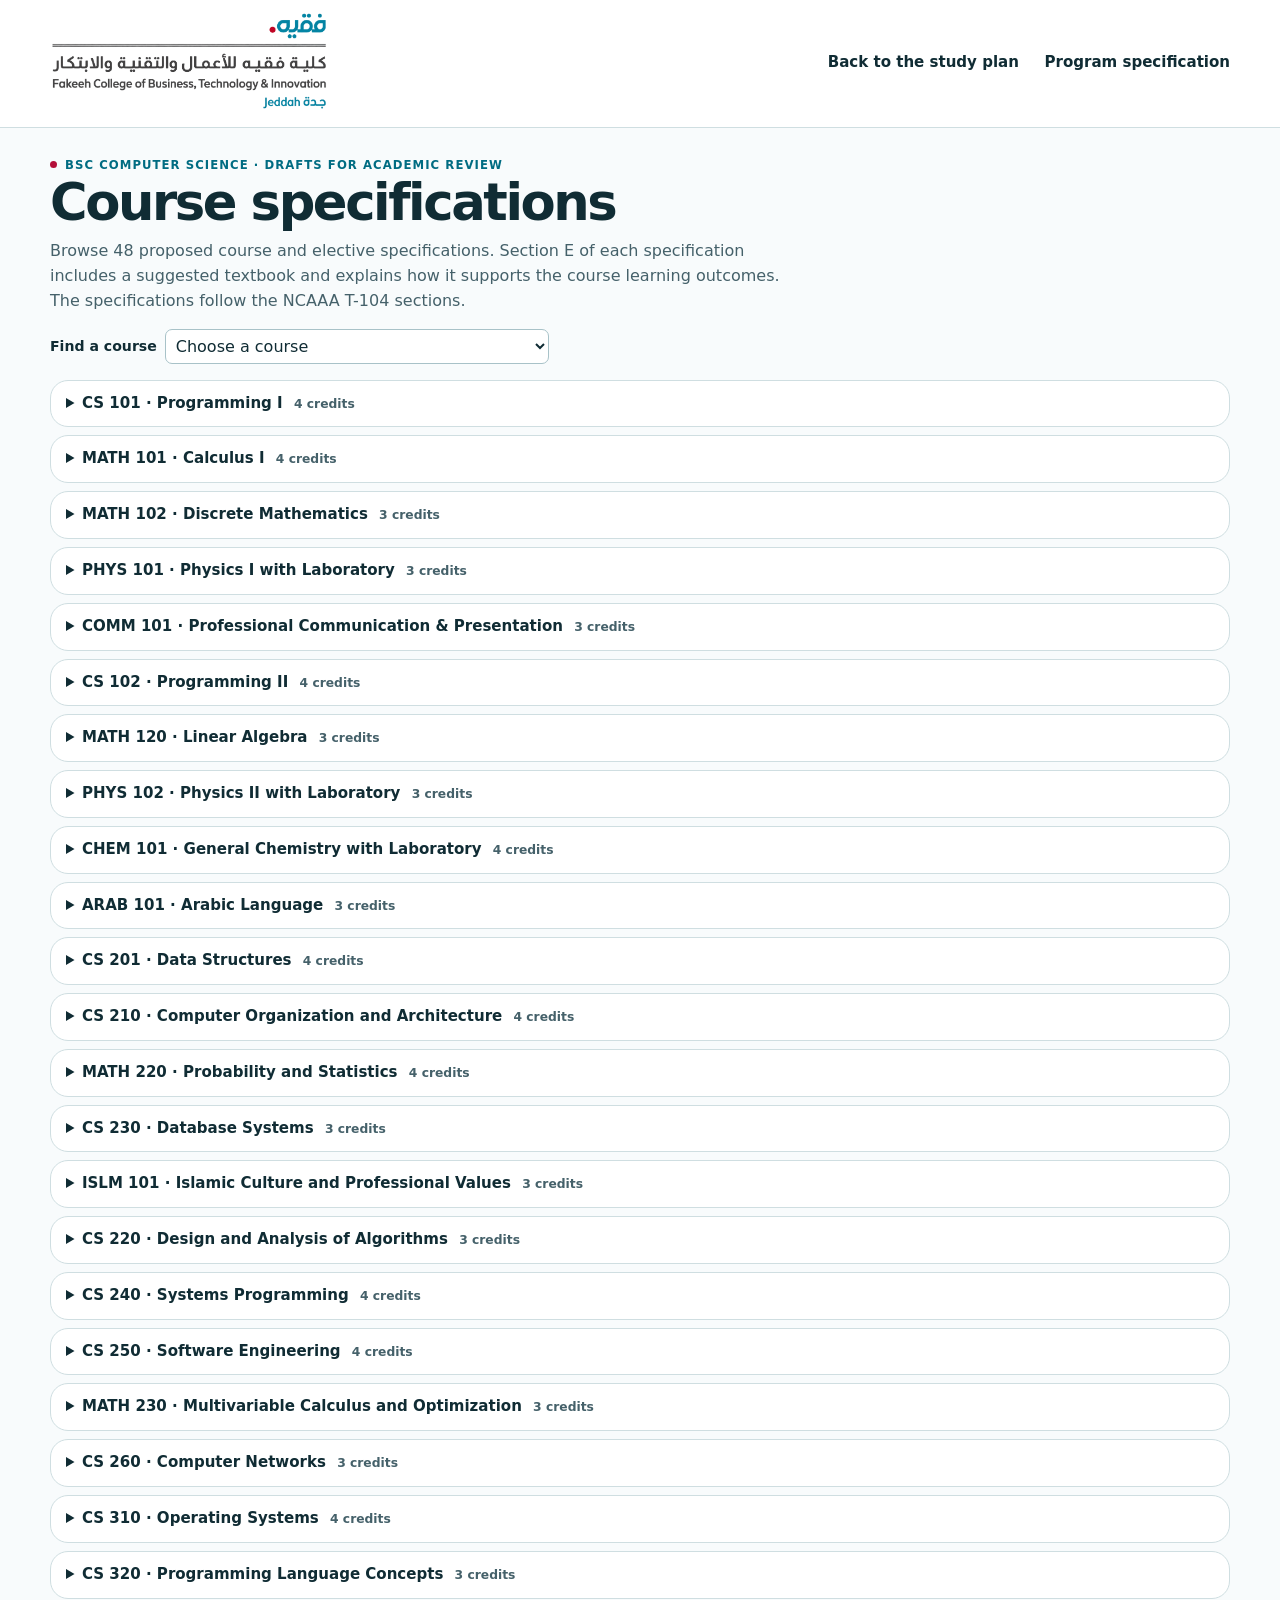
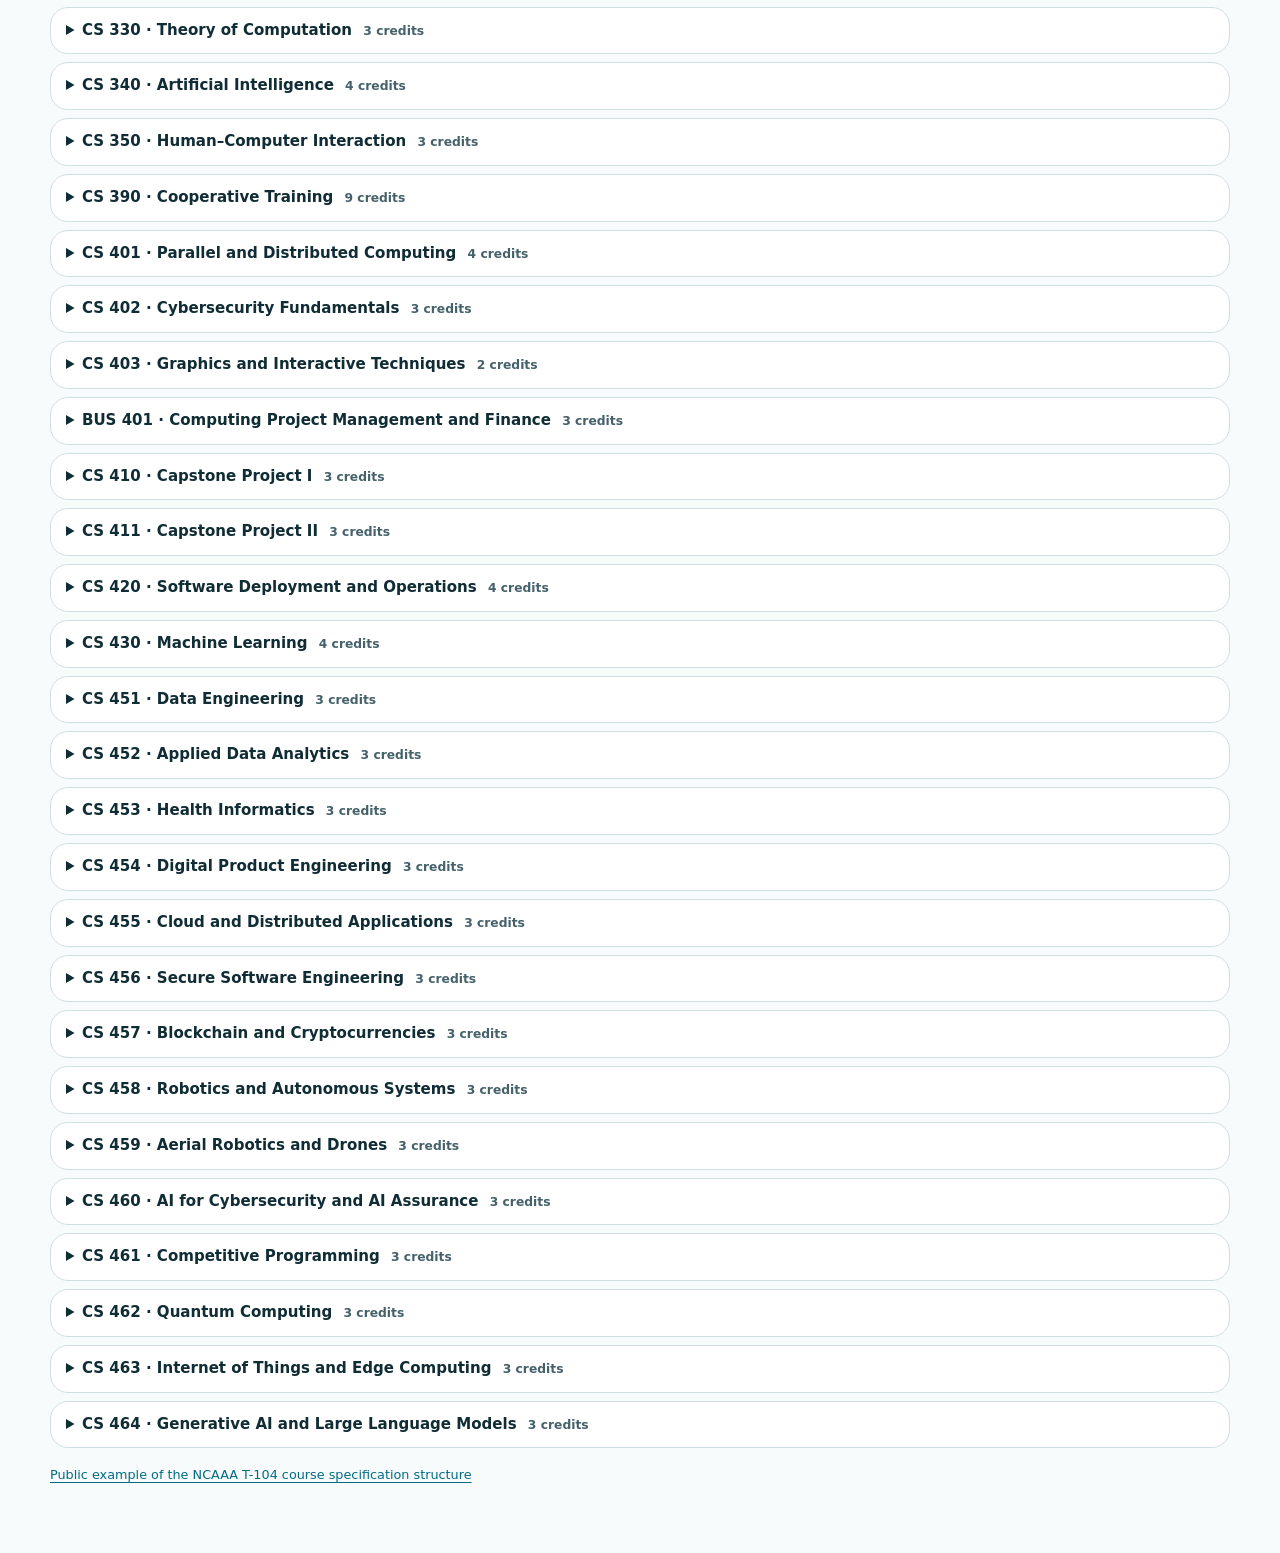
==== commit 17c781db: "Add files via upload" ====
--- a/course-specifications.html
+++ b/course-specifications.html
@@ -35,7 +35,7 @@
         <h3>D. Student assessment activities</h3>
         <div class="table-scroll"><table><thead><tr><th scope="col">Assessment activity</th><th scope="col">Timing</th><th scope="col">Weight</th></tr></thead><tbody><tr><td>Lab work and reports</td><td>Throughout</td><td>30%</td></tr><tr><td>Quizzes and midterm</td><td>First half</td><td>25%</td></tr><tr><td>Applied practical task</td><td>Late semester</td><td>20%</td></tr><tr><td>Final examination</td><td>End of semester</td><td>25%</td></tr></tbody></table></div>
         <h3>E. Learning resources and facilities</h3>
-        <div class="course-readings"><h4>Suggested textbook</h4><p><a href="https://www.oreilly.com/library/view/think-python-3rd/9781098155421/" dir="auto">Think Python: How to Think Like a Computer Scientist</a> · Allen B. Downey · O’Reilly · 3rd ed. · 2024</p><p>Use the examples and exercises to trace control flow, choose data representations, and build and debug small modular Python programs.</p></div>
+        <div class="course-readings"><h4>Suggested textbook</h4><p><a href="https://www.oreilly.com/library/view/think-python-3rd/9781098155421/" target="_blank" rel="noopener noreferrer" dir="auto">Think Python: How to Think Like a Computer Scientist</a> · Allen B. Downey · O’Reilly · 3rd ed. · 2024</p><p>Use the examples and exercises to trace control flow, choose data representations, and build and debug small modular Python programs.</p></div>
         <p><strong>Additional materials</strong> Python Tutorial and laboratory exercises in the college LMS.</p>
         <p><strong>Facilities</strong> Teaching laboratory with course-specific software, accessible workstations, and controlled use of relevant datasets and computing resources.</p>
         <h3>F. Assessment of course quality</h3>
@@ -58,7 +58,7 @@
         <h3>D. Student assessment activities</h3>
         <div class="table-scroll"><table><thead><tr><th scope="col">Assessment activity</th><th scope="col">Timing</th><th scope="col">Weight</th></tr></thead><tbody><tr><td>Assignments and quizzes</td><td>Throughout</td><td>25%</td></tr><tr><td>Midterm</td><td>Mid-semester</td><td>25%</td></tr><tr><td>Applied assignment</td><td>Late semester</td><td>15%</td></tr><tr><td>Final examination</td><td>End of semester</td><td>35%</td></tr></tbody></table></div>
         <h3>E. Learning resources and facilities</h3>
-        <div class="course-readings"><h4>Suggested textbook</h4><p><a href="https://www.pearson.com/en-gb/subject-catalog/p/thomas-calculus-early-transcendentals/P200000010771/9781292725901" dir="auto">Thomas’ Calculus: Early Transcendentals, SI Units</a> · Joel Hass, Christopher Heil, and Maurice D. Weir · Pearson · 15th ed. · 2024</p><p>Use the single-variable chapters on limits, differentiation, integration, and optimization alongside numerical comparison exercises.</p></div>
+        <div class="course-readings"><h4>Suggested textbook</h4><p><a href="https://www.pearson.com/en-gb/subject-catalog/p/thomas-calculus-early-transcendentals/P200000010771/9781292725901" target="_blank" rel="noopener noreferrer" dir="auto">Thomas’ Calculus: Early Transcendentals, SI Units</a> · Joel Hass, Christopher Heil, and Maurice D. Weir · Pearson · 15th ed. · 2024</p><p>Use the single-variable chapters on limits, differentiation, integration, and optimization alongside numerical comparison exercises.</p></div>
         <p><strong>Additional materials</strong> OpenStax Calculus Volume 1 and problem sets.</p>
         <p><strong>Facilities</strong> Accessible teaching room, learning management system, and library access.</p>
         <h3>F. Assessment of course quality</h3>
@@ -81,7 +81,7 @@
         <h3>D. Student assessment activities</h3>
         <div class="table-scroll"><table><thead><tr><th scope="col">Assessment activity</th><th scope="col">Timing</th><th scope="col">Weight</th></tr></thead><tbody><tr><td>Assignments and quizzes</td><td>Throughout</td><td>25%</td></tr><tr><td>Midterm</td><td>Mid-semester</td><td>25%</td></tr><tr><td>Applied assignment</td><td>Late semester</td><td>15%</td></tr><tr><td>Final examination</td><td>End of semester</td><td>35%</td></tr></tbody></table></div>
         <h3>E. Learning resources and facilities</h3>
-        <div class="course-readings"><h4>Suggested textbook</h4><p><a href="https://www.mheducation.com/highered/product/discrete-mathematics-and-its-applications-rosen.html" dir="auto">Discrete Mathematics and Its Applications</a> · Kenneth H. Rosen · McGraw Hill · 2025 release</p><p>Use the logic, proof, counting, and graph chapters to construct arguments, counterexamples, and small verification cases.</p></div>
+        <div class="course-readings"><h4>Suggested textbook</h4><p><a href="https://www.mheducation.com/highered/product/discrete-mathematics-and-its-applications-rosen.html" target="_blank" rel="noopener noreferrer" dir="auto">Discrete Mathematics and Its Applications</a> · Kenneth H. Rosen · McGraw Hill · 2025 release</p><p>Use the logic, proof, counting, and graph chapters to construct arguments, counterexamples, and small verification cases.</p></div>
         <p><strong>Additional materials</strong> Mathematics for Computer Science, MIT OpenCourseWare, and problem sets.</p>
         <p><strong>Facilities</strong> Accessible teaching room, learning management system, and library access.</p>
         <h3>F. Assessment of course quality</h3>
@@ -104,7 +104,7 @@
         <h3>D. Student assessment activities</h3>
         <div class="table-scroll"><table><thead><tr><th scope="col">Assessment activity</th><th scope="col">Timing</th><th scope="col">Weight</th></tr></thead><tbody><tr><td>Lab work and reports</td><td>Throughout</td><td>30%</td></tr><tr><td>Quizzes and midterm</td><td>First half</td><td>25%</td></tr><tr><td>Applied practical task</td><td>Late semester</td><td>20%</td></tr><tr><td>Final examination</td><td>End of semester</td><td>25%</td></tr></tbody></table></div>
         <h3>E. Learning resources and facilities</h3>
-        <div class="course-readings"><h4>Suggested textbook</h4><p><a href="https://www.pearson.com/en-us/subject-catalog/p/university-physics-with-modern-physics/P200000012703" dir="auto">University Physics with Modern Physics</a> · Hugh D. Young and Roger A. Freedman · Pearson · 16th ed. · © 2027 (released 2026)</p><p>Use the mechanics chapters to derive predictions about motion, forces, and energy. The lab manual provides the measurement, uncertainty, and safety procedures.</p></div>
+        <div class="course-readings"><h4>Suggested textbook</h4><p><a href="https://www.pearson.com/en-us/subject-catalog/p/university-physics-with-modern-physics/P200000012703" target="_blank" rel="noopener noreferrer" dir="auto">University Physics with Modern Physics</a> · Hugh D. Young and Roger A. Freedman · Pearson · 16th ed. · © 2027 (released 2026)</p><p>Use the mechanics chapters to derive predictions about motion, forces, and energy. The lab manual provides the measurement, uncertainty, and safety procedures.</p></div>
         <p><strong>Additional materials</strong> OpenStax University Physics Volume 1 and the physics lab manual.</p>
         <p><strong>Facilities</strong> Physics teaching laboratory, relevant mechanics or electrical equipment, data acquisition, and suitable safety equipment.</p>
         <h3>F. Assessment of course quality</h3>
@@ -128,7 +128,7 @@
         <div class="table-scroll"><table><thead><tr><th scope="col">Assessment activity</th><th scope="col">Timing</th><th scope="col">Weight</th></tr></thead><tbody><tr><td>Exercises and evidence review</td><td>Throughout</td><td>20%</td></tr><tr><td>Interim deliverable</td><td>Mid-semester</td><td>25%</td></tr><tr><td>Final project or applied task</td><td>Late semester</td><td>40%</td></tr><tr><td>Presentation or individual defense</td><td>End of semester</td><td>15%</td></tr></tbody></table></div>
         <p class="section-note">Students prepare an evidence-based report, a workplace status update, and a short presentation with questions. The shared rubric assesses clarity, audience fit, evidence, and accessible presentation.</p>
         <h3>E. Learning resources and facilities</h3>
-        <div class="course-readings"><h4>Suggested textbook</h4><p><a href="https://store.macmillanlearning.com/us/product/Technical-Communication/p/1319414257" dir="auto">Technical Communication</a> · Mike Markel and Stuart A. Selber · Macmillan Learning · 14th ed. · © 2025</p><p>Use the audience, research, reporting, and presentation chapters to develop evidence-based professional reports and accessible briefings.</p></div>
+        <div class="course-readings"><h4>Suggested textbook</h4><p><a href="https://store.macmillanlearning.com/us/product/Technical-Communication/p/1319414257" target="_blank" rel="noopener noreferrer" dir="auto">Technical Communication</a> · Mike Markel and Stuart A. Selber · Macmillan Learning · 14th ed. · © 2025</p><p>Use the audience, research, reporting, and presentation chapters to develop evidence-based professional reports and accessible briefings.</p></div>
         <p><strong>Additional materials</strong> Shared business and computing cases and a common report and presentation rubric.</p>
         <p><strong>Facilities</strong> Accessible teaching room, learning management system, and library access.</p>
         <h3>F. Assessment of course quality</h3>
@@ -151,7 +151,7 @@
         <h3>D. Student assessment activities</h3>
         <div class="table-scroll"><table><thead><tr><th scope="col">Assessment activity</th><th scope="col">Timing</th><th scope="col">Weight</th></tr></thead><tbody><tr><td>Lab work and reports</td><td>Throughout</td><td>30%</td></tr><tr><td>Quizzes and midterm</td><td>First half</td><td>25%</td></tr><tr><td>Applied practical task</td><td>Late semester</td><td>20%</td></tr><tr><td>Final examination</td><td>End of semester</td><td>25%</td></tr></tbody></table></div>
         <h3>E. Learning resources and facilities</h3>
-        <div class="course-readings"><h4>Suggested textbook</h4><p><a href="https://www.oreilly.com/library/view/python-object-oriented-programming/9781836642596/" dir="auto">Python Object-Oriented Programming</a> · Steven F. Lott and Dusty Phillips · Packt · 5th ed. · 2025</p><p>Use the design and testing chapters to practice composition, polymorphism, and interface-based Python design in code-review exercises.</p></div>
+        <div class="course-readings"><h4>Suggested textbook</h4><p><a href="https://www.oreilly.com/library/view/python-object-oriented-programming/9781836642596/" target="_blank" rel="noopener noreferrer" dir="auto">Python Object-Oriented Programming</a> · Steven F. Lott and Dusty Phillips · Packt · 5th ed. · 2025</p><p>Use the design and testing chapters to practice composition, polymorphism, and interface-based Python design in code-review exercises.</p></div>
         <p><strong>Additional materials</strong> Python Tutorial and curated object-oriented programming labs.</p>
         <p><strong>Facilities</strong> Teaching laboratory with course-specific software, accessible workstations, and controlled use of relevant datasets and computing resources.</p>
         <h3>F. Assessment of course quality</h3>
@@ -174,7 +174,7 @@
         <h3>D. Student assessment activities</h3>
         <div class="table-scroll"><table><thead><tr><th scope="col">Assessment activity</th><th scope="col">Timing</th><th scope="col">Weight</th></tr></thead><tbody><tr><td>Assignments and quizzes</td><td>Throughout</td><td>25%</td></tr><tr><td>Midterm</td><td>Mid-semester</td><td>25%</td></tr><tr><td>Applied assignment</td><td>Late semester</td><td>15%</td></tr><tr><td>Final examination</td><td>End of semester</td><td>35%</td></tr></tbody></table></div>
         <h3>E. Learning resources and facilities</h3>
-        <div class="course-readings"><h4>Suggested textbook</h4><p><a href="https://wellesleycambridge.com/books/introduction-to-linear-algebra-6th-edition" dir="auto">Introduction to Linear Algebra</a> · Gilbert Strang · Wellesley-Cambridge Press · 6th ed. · 2023</p><p>Connect subspaces, rank, linear transformations, and least squares to numerical exercises on stability and residuals.</p></div>
+        <div class="course-readings"><h4>Suggested textbook</h4><p><a href="https://wellesleycambridge.com/books/introduction-to-linear-algebra-6th-edition" target="_blank" rel="noopener noreferrer" dir="auto">Introduction to Linear Algebra</a> · Gilbert Strang · Wellesley-Cambridge Press · 6th ed. · 2023</p><p>Connect subspaces, rank, linear transformations, and least squares to numerical exercises on stability and residuals.</p></div>
         <p><strong>Additional materials</strong> MIT OpenCourseWare Linear Algebra and selected computational exercises.</p>
         <p><strong>Facilities</strong> Accessible teaching room, learning management system, and library access.</p>
         <h3>F. Assessment of course quality</h3>
@@ -197,7 +197,7 @@
         <h3>D. Student assessment activities</h3>
         <div class="table-scroll"><table><thead><tr><th scope="col">Assessment activity</th><th scope="col">Timing</th><th scope="col">Weight</th></tr></thead><tbody><tr><td>Lab work and reports</td><td>Throughout</td><td>30%</td></tr><tr><td>Quizzes and midterm</td><td>First half</td><td>25%</td></tr><tr><td>Applied practical task</td><td>Late semester</td><td>20%</td></tr><tr><td>Final examination</td><td>End of semester</td><td>25%</td></tr></tbody></table></div>
         <h3>E. Learning resources and facilities</h3>
-        <div class="course-readings"><h4>Suggested textbook</h4><p><a href="https://www.pearson.com/en-us/subject-catalog/p/university-physics-with-modern-physics/P200000012703" dir="auto">University Physics with Modern Physics</a> · Hugh D. Young and Roger A. Freedman · Pearson · 16th ed. · © 2027 (released 2026)</p><p>Use the electricity and circuit chapters to formulate predictions for circuit experiments. The lab manual provides electrical safety and measurement procedures.</p></div>
+        <div class="course-readings"><h4>Suggested textbook</h4><p><a href="https://www.pearson.com/en-us/subject-catalog/p/university-physics-with-modern-physics/P200000012703" target="_blank" rel="noopener noreferrer" dir="auto">University Physics with Modern Physics</a> · Hugh D. Young and Roger A. Freedman · Pearson · 16th ed. · © 2027 (released 2026)</p><p>Use the electricity and circuit chapters to formulate predictions for circuit experiments. The lab manual provides electrical safety and measurement procedures.</p></div>
         <p><strong>Additional materials</strong> OpenStax University Physics Volume 2 and the physics lab manual.</p>
         <p><strong>Facilities</strong> Physics teaching laboratory, relevant mechanics or electrical equipment, data acquisition, and suitable safety equipment.</p>
         <h3>F. Assessment of course quality</h3>
@@ -220,7 +220,7 @@
         <h3>D. Student assessment activities</h3>
         <div class="table-scroll"><table><thead><tr><th scope="col">Assessment activity</th><th scope="col">Timing</th><th scope="col">Weight</th></tr></thead><tbody><tr><td>Lab work and reports</td><td>Throughout</td><td>30%</td></tr><tr><td>Quizzes and midterm</td><td>First half</td><td>25%</td></tr><tr><td>Applied practical task</td><td>Late semester</td><td>20%</td></tr><tr><td>Final examination</td><td>End of semester</td><td>25%</td></tr></tbody></table></div>
         <h3>E. Learning resources and facilities</h3>
-        <div class="course-readings"><h4>Suggested textbook</h4><p><a href="https://www.pearson.com/en-us/subject-catalog/p/chemistry-the-central-science/P200000006933/9780137542970" dir="auto">Chemistry: The Central Science</a> · Theodore E. Brown et al. · Pearson · 15th ed. · © 2023</p><p>Use the chapters on bonding, materials, and electrochemistry to interpret laboratory results on chemical properties and energy storage.</p></div>
+        <div class="course-readings"><h4>Suggested textbook</h4><p><a href="https://www.pearson.com/en-us/subject-catalog/p/chemistry-the-central-science/P200000006933/9780137542970" target="_blank" rel="noopener noreferrer" dir="auto">Chemistry: The Central Science</a> · Theodore E. Brown et al. · Pearson · 15th ed. · © 2023</p><p>Use the chapters on bonding, materials, and electrochemistry to interpret laboratory results on chemical properties and energy storage.</p></div>
         <p><strong>Additional materials</strong> OpenStax Chemistry 2e and the chemistry lab manual.</p>
         <p><strong>Facilities</strong> Chemistry teaching laboratory with ventilation, appropriate apparatus, supervised waste handling, and safety equipment.</p>
         <h3>F. Assessment of course quality</h3>
@@ -243,7 +243,7 @@
         <h3>D. Student assessment activities</h3>
         <div class="table-scroll"><table><thead><tr><th scope="col">Assessment activity</th><th scope="col">Timing</th><th scope="col">Weight</th></tr></thead><tbody><tr><td>Exercises and evidence review</td><td>Throughout</td><td>20%</td></tr><tr><td>Interim deliverable</td><td>Mid-semester</td><td>25%</td></tr><tr><td>Final project or applied task</td><td>Late semester</td><td>40%</td></tr><tr><td>Presentation or individual defense</td><td>End of semester</td><td>15%</td></tr></tbody></table></div>
         <h3>E. Learning resources and facilities</h3>
-        <div class="course-readings"><h4>Suggested textbook</h4><p><a href="https://www.massira.jo/content/%D8%A7%D9%84%D9%83%D8%AA%D8%A7%D8%A8%D8%A9-%D8%A7%D9%84%D9%88%D8%B8%D9%8A%D9%81%D9%8A%D8%A9-%D9%88%D8%A7%D9%84%D8%A7%D8%A8%D8%AF%D8%A7%D8%B9%D9%8A%D8%A9" dir="auto">الكتابة الوظيفية والإبداعية</a> · ماهر شعبان عبدالباري · دار المسيرة · الطبعة الرابعة · طباعة ٢٠٢٥</p><p>Use the Arabic writing examples to plan, draft, and edit professional reports. Pair them with course exercises in oral briefing and source attribution.</p></div>
+        <div class="course-readings"><h4>Suggested textbook</h4><p><a href="https://www.massira.jo/content/%D8%A7%D9%84%D9%83%D8%AA%D8%A7%D8%A8%D8%A9-%D8%A7%D9%84%D9%88%D8%B8%D9%8A%D9%81%D9%8A%D8%A9-%D9%88%D8%A7%D9%84%D8%A7%D8%A8%D8%AF%D8%A7%D8%B9%D9%8A%D8%A9" target="_blank" rel="noopener noreferrer" dir="auto">الكتابة الوظيفية والإبداعية</a> · ماهر شعبان عبدالباري · دار المسيرة · الطبعة الرابعة · طباعة ٢٠٢٥</p><p>Use the Arabic writing examples to plan, draft, and edit professional reports. Pair them with course exercises in oral briefing and source attribution.</p></div>
         <p><strong>Additional materials</strong> Course notes and assigned materials in the college learning management system.</p>
         <p><strong>Facilities</strong> Accessible teaching room, learning management system, and library access.</p>
         <h3>F. Assessment of course quality</h3>
@@ -266,7 +266,7 @@
         <h3>D. Student assessment activities</h3>
         <div class="table-scroll"><table><thead><tr><th scope="col">Assessment activity</th><th scope="col">Timing</th><th scope="col">Weight</th></tr></thead><tbody><tr><td>Lab work and reports</td><td>Throughout</td><td>30%</td></tr><tr><td>Quizzes and midterm</td><td>First half</td><td>25%</td></tr><tr><td>Applied practical task</td><td>Late semester</td><td>20%</td></tr><tr><td>Final examination</td><td>End of semester</td><td>25%</td></tr></tbody></table></div>
         <h3>E. Learning resources and facilities</h3>
-        <div class="course-readings"><h4>Suggested textbook</h4><p><a href="https://www.pearson.com/en-us/subject-catalog/p/data-structures-algorithms-in-python/P200000007285/9780134855899" dir="auto">Data Structures &amp; Algorithms in Python</a> · John Canning, Alan Broder, and Robert Lafore · Pearson · 1st ed. · 2023</p><p>Implement and test lists, trees, hash tables, and graphs in Python, then use the course benchmarks to compare their costs across workloads.</p></div>
+        <div class="course-readings"><h4>Suggested textbook</h4><p><a href="https://www.pearson.com/en-us/subject-catalog/p/data-structures-algorithms-in-python/P200000007285/9780134855899" target="_blank" rel="noopener noreferrer" dir="auto">Data Structures &amp; Algorithms in Python</a> · John Canning, Alan Broder, and Robert Lafore · Pearson · 1st ed. · 2023</p><p>Implement and test lists, trees, hash tables, and graphs in Python, then use the course benchmarks to compare their costs across workloads.</p></div>
         <p><strong>Additional materials</strong> Open Data Structures by Pat Morin and programming labs.</p>
         <p><strong>Facilities</strong> Teaching laboratory with course-specific software, accessible workstations, and controlled use of relevant datasets and computing resources.</p>
         <h3>F. Assessment of course quality</h3>
@@ -289,7 +289,7 @@
         <h3>D. Student assessment activities</h3>
         <div class="table-scroll"><table><thead><tr><th scope="col">Assessment activity</th><th scope="col">Timing</th><th scope="col">Weight</th></tr></thead><tbody><tr><td>Lab work and reports</td><td>Throughout</td><td>30%</td></tr><tr><td>Quizzes and midterm</td><td>First half</td><td>25%</td></tr><tr><td>Applied practical task</td><td>Late semester</td><td>20%</td></tr><tr><td>Final examination</td><td>End of semester</td><td>25%</td></tr></tbody></table></div>
         <h3>E. Learning resources and facilities</h3>
-        <div class="course-readings"><h4>Suggested textbook</h4><p><a href="https://www.jblearning.com/science-technology/computing/computer-architecture/productdetails/9781284259438" dir="auto">Essentials of Computer Organization and Architecture</a> · Linda Null · Jones &amp; Bartlett Learning · 6th ed. · © 2024</p><p>Use instruction execution, processor organization, and memory hierarchy chapters to explain performance trade-offs and design simulator experiments.</p><h4>Supplementary reading</h4><ul><li><a href="https://shop.elsevier.com/books/computer-organization-and-design-risc-v-edition/patterson/978-0-12-820331-6" dir="auto">Computer Organization and Design RISC-V Edition: The Hardware Software Interface</a> · David A. Patterson and John L. Hennessy · Morgan Kaufmann · 2nd ed. · 2020<br>Use the RISC-V instruction and datapath examples for architecture-specific simulation exercises.</li></ul></div>
+        <div class="course-readings"><h4>Suggested textbook</h4><p><a href="https://www.jblearning.com/science-technology/computing/computer-architecture/productdetails/9781284259438" target="_blank" rel="noopener noreferrer" dir="auto">Essentials of Computer Organization and Architecture</a> · Linda Null · Jones &amp; Bartlett Learning · 6th ed. · © 2024</p><p>Use instruction execution, processor organization, and memory hierarchy chapters to explain performance trade-offs and design simulator experiments.</p><h4>Supplementary reading</h4><ul><li><a href="https://shop.elsevier.com/books/computer-organization-and-design-risc-v-edition/patterson/978-0-12-820331-6" target="_blank" rel="noopener noreferrer" dir="auto">Computer Organization and Design RISC-V Edition: The Hardware Software Interface</a> · David A. Patterson and John L. Hennessy · Morgan Kaufmann · 2nd ed. · 2020<br>Use the RISC-V instruction and datapath examples for architecture-specific simulation exercises.</li></ul></div>
         <p><strong>Additional materials</strong> Course notes and assigned materials in the college learning management system.</p>
         <p><strong>Facilities</strong> Teaching laboratory with course-specific software, accessible workstations, and controlled use of relevant datasets and computing resources.</p>
         <h3>F. Assessment of course quality</h3>
@@ -312,7 +312,7 @@
         <h3>D. Student assessment activities</h3>
         <div class="table-scroll"><table><thead><tr><th scope="col">Assessment activity</th><th scope="col">Timing</th><th scope="col">Weight</th></tr></thead><tbody><tr><td>Lab work and reports</td><td>Throughout</td><td>30%</td></tr><tr><td>Quizzes and midterm</td><td>First half</td><td>25%</td></tr><tr><td>Applied practical task</td><td>Late semester</td><td>20%</td></tr><tr><td>Final examination</td><td>End of semester</td><td>25%</td></tr></tbody></table></div>
         <h3>E. Learning resources and facilities</h3>
-        <div class="course-readings"><h4>Suggested textbook</h4><p><a href="https://www.cengage.com/c/probability-and-statistics-for-engineering-and-the-sciences-10e-ellingson-panorska/9798214023823" dir="auto">Probability and Statistics for Engineering and the Sciences</a> · Leif Ellingson and Anna Panorska · Cengage · 10th ed. · © 2027 (released 2026)</p><p>Use probability models, estimation, and hypothesis tests to select methods for computing datasets and communicate uncertainty and assumptions.</p></div>
+        <div class="course-readings"><h4>Suggested textbook</h4><p><a href="https://www.cengage.com/c/probability-and-statistics-for-engineering-and-the-sciences-10e-ellingson-panorska/9798214023823" target="_blank" rel="noopener noreferrer" dir="auto">Probability and Statistics for Engineering and the Sciences</a> · Leif Ellingson and Anna Panorska · Cengage · 10th ed. · © 2027 (released 2026)</p><p>Use probability models, estimation, and hypothesis tests to select methods for computing datasets and communicate uncertainty and assumptions.</p></div>
         <p><strong>Additional materials</strong> OpenStax Introductory Statistics and computing-focused problem sets.</p>
         <p><strong>Facilities</strong> Teaching laboratory with course-specific software, accessible workstations, and controlled use of relevant datasets and computing resources.</p>
         <h3>F. Assessment of course quality</h3>
@@ -335,7 +335,7 @@
         <h3>D. Student assessment activities</h3>
         <div class="table-scroll"><table><thead><tr><th scope="col">Assessment activity</th><th scope="col">Timing</th><th scope="col">Weight</th></tr></thead><tbody><tr><td>Lab work and reports</td><td>Throughout</td><td>30%</td></tr><tr><td>Quizzes and midterm</td><td>First half</td><td>25%</td></tr><tr><td>Applied practical task</td><td>Late semester</td><td>20%</td></tr><tr><td>Final examination</td><td>End of semester</td><td>25%</td></tr></tbody></table></div>
         <h3>E. Learning resources and facilities</h3>
-        <div class="course-readings"><h4>Suggested textbook</h4><p><a href="https://www.cengage.com/c/new-edition/9798214410241/" dir="auto">Database Systems: Design, Implementation, &amp; Management</a> · Carlos Coronel and Steven Morris · Cengage · 15th ed. · © 2027 (released 2026)</p><p>Use data modelling, normalization, SQL, and transaction examples to design a relational database and justify dataset access controls.</p></div>
+        <div class="course-readings"><h4>Suggested textbook</h4><p><a href="https://www.cengage.com/c/new-edition/9798214410241/" target="_blank" rel="noopener noreferrer" dir="auto">Database Systems: Design, Implementation, &amp; Management</a> · Carlos Coronel and Steven Morris · Cengage · 15th ed. · © 2027 (released 2026)</p><p>Use data modelling, normalization, SQL, and transaction examples to design a relational database and justify dataset access controls.</p></div>
         <p><strong>Additional materials</strong> PostgreSQL documentation and the database lab manual.</p>
         <p><strong>Facilities</strong> Teaching laboratory with course-specific software, accessible workstations, and controlled use of relevant datasets and computing resources.</p>
         <h3>F. Assessment of course quality</h3>
@@ -359,7 +359,7 @@
         <div class="table-scroll"><table><thead><tr><th scope="col">Assessment activity</th><th scope="col">Timing</th><th scope="col">Weight</th></tr></thead><tbody><tr><td>Exercises and evidence review</td><td>Throughout</td><td>20%</td></tr><tr><td>Interim deliverable</td><td>Mid-semester</td><td>25%</td></tr><tr><td>Final project or applied task</td><td>Late semester</td><td>40%</td></tr><tr><td>Presentation or individual defense</td><td>End of semester</td><td>15%</td></tr></tbody></table></div>
         <p class="section-note">Students analyze a professional decision using a common ethical reasoning rubric. A computing case can examine privacy, fairness, accountability, and disclosure in AI-assisted work.</p>
         <h3>E. Learning resources and facilities</h3>
-        <div class="course-readings"><h4>Suggested textbook</h4><p><a href="https://academic.oup.com/book/43872" dir="auto">Islamic Ethics: Fundamental Aspects of Human Conduct</a> · Abdulaziz Sachedina · Oxford University Press · 1st ed. · 2022</p><p>Use selected readings on Islamic moral reasoning and the public good to justify and explain a professional decision in a business or computing case.</p><h4>Supplementary reading</h4><ul><li><a href="https://www.pearson.com/en-us/subject-catalog/p/ethics-for-the-information-age/P200000011623/9780138238759" dir="auto">Ethics for the Information Age</a> · Michael J. Quinn · Pearson · 9th ed. · © 2025<br>Use computing cases on privacy, intellectual property, and professional responsibility alongside the ACM Code of Ethics.</li></ul></div>
+        <div class="course-readings"><h4>Suggested textbook</h4><p><a href="https://academic.oup.com/book/43872" target="_blank" rel="noopener noreferrer" dir="auto">Islamic Ethics: Fundamental Aspects of Human Conduct</a> · Abdulaziz Sachedina · Oxford University Press · 1st ed. · 2022</p><p>Use selected readings on Islamic moral reasoning and the public good to justify and explain a professional decision in a business or computing case.</p><h4>Supplementary reading</h4><ul><li><a href="https://www.pearson.com/en-us/subject-catalog/p/ethics-for-the-information-age/P200000011623/9780138238759" target="_blank" rel="noopener noreferrer" dir="auto">Ethics for the Information Age</a> · Michael J. Quinn · Pearson · 9th ed. · © 2025<br>Use computing cases on privacy, intellectual property, and professional responsibility alongside the ACM Code of Ethics.</li></ul></div>
         <p><strong>Additional materials</strong> Instructor-selected Islamic culture and ethics readings, discipline-specific professional codes, and case materials.</p>
         <p><strong>Facilities</strong> Accessible teaching room, learning management system, and library access.</p>
         <h3>F. Assessment of course quality</h3>
@@ -382,7 +382,7 @@
         <h3>D. Student assessment activities</h3>
         <div class="table-scroll"><table><thead><tr><th scope="col">Assessment activity</th><th scope="col">Timing</th><th scope="col">Weight</th></tr></thead><tbody><tr><td>Assignments and quizzes</td><td>Throughout</td><td>25%</td></tr><tr><td>Midterm</td><td>Mid-semester</td><td>25%</td></tr><tr><td>Applied assignment</td><td>Late semester</td><td>15%</td></tr><tr><td>Final examination</td><td>End of semester</td><td>35%</td></tr></tbody></table></div>
         <h3>E. Learning resources and facilities</h3>
-        <div class="course-readings"><h4>Suggested textbook</h4><p><a href="https://mitpress.mit.edu/9780262046305/introduction-to-algorithms/" dir="auto">Introduction to Algorithms</a> · Thomas H. Cormen, Charles E. Leiserson, Ronald L. Rivest, and Clifford Stein · MIT Press · 4th ed. · 2022</p><p>Use correctness proofs and complexity analyses for fundamental algorithm families, then compare predicted and measured performance in the labs.</p></div>
+        <div class="course-readings"><h4>Suggested textbook</h4><p><a href="https://mitpress.mit.edu/9780262046305/introduction-to-algorithms/" target="_blank" rel="noopener noreferrer" dir="auto">Introduction to Algorithms</a> · Thomas H. Cormen, Charles E. Leiserson, Ronald L. Rivest, and Clifford Stein · MIT Press · 4th ed. · 2022</p><p>Use correctness proofs and complexity analyses for fundamental algorithm families, then compare predicted and measured performance in the labs.</p></div>
         <p><strong>Additional materials</strong> Course notes and assigned materials in the college learning management system.</p>
         <p><strong>Facilities</strong> Accessible teaching room, learning management system, and library access.</p>
         <h3>F. Assessment of course quality</h3>
@@ -405,7 +405,7 @@
         <h3>D. Student assessment activities</h3>
         <div class="table-scroll"><table><thead><tr><th scope="col">Assessment activity</th><th scope="col">Timing</th><th scope="col">Weight</th></tr></thead><tbody><tr><td>Lab work and reports</td><td>Throughout</td><td>30%</td></tr><tr><td>Quizzes and midterm</td><td>First half</td><td>25%</td></tr><tr><td>Applied practical task</td><td>Late semester</td><td>20%</td></tr><tr><td>Final examination</td><td>End of semester</td><td>25%</td></tr></tbody></table></div>
         <h3>E. Learning resources and facilities</h3>
-        <div class="course-readings"><h4>Suggested textbook</h4><p><a href="https://nostarch.com/dive-systems" dir="auto">Dive Into Systems: A Gentle Introduction to Computer Systems</a> · Suzanne J. Matthews, Tia Newhall, and Kevin C. Webb · No Starch Press · 1st ed. · 2022</p><p>Use C, compilation, memory, and operating system interface examples to implement and diagnose programs using system calls.</p><h4>Supplementary reading</h4><ul><li><a href="https://nostarch.com/node/790" dir="auto">Effective C: An Introduction to Professional C Programming</a> · Robert C. Seacord · No Starch Press · 2nd ed. · 2024<br>Read the selected chapters on pointers, storage, and debugging before the systems labs.</li></ul></div>
+        <div class="course-readings"><h4>Suggested textbook</h4><p><a href="https://nostarch.com/dive-systems" target="_blank" rel="noopener noreferrer" dir="auto">Dive Into Systems: A Gentle Introduction to Computer Systems</a> · Suzanne J. Matthews, Tia Newhall, and Kevin C. Webb · No Starch Press · 1st ed. · 2022</p><p>Use C, compilation, memory, and operating system interface examples to implement and diagnose programs using system calls.</p><h4>Supplementary reading</h4><ul><li><a href="https://nostarch.com/node/790" target="_blank" rel="noopener noreferrer" dir="auto">Effective C: An Introduction to Professional C Programming</a> · Robert C. Seacord · No Starch Press · 2nd ed. · 2024<br>Read the selected chapters on pointers, storage, and debugging before the systems labs.</li></ul></div>
         <p><strong>Additional materials</strong> Course notes and assigned materials in the college learning management system.</p>
         <p><strong>Facilities</strong> Teaching laboratory with course-specific software, accessible workstations, and controlled use of relevant datasets and computing resources.</p>
         <h3>F. Assessment of course quality</h3>
@@ -429,7 +429,7 @@
         <div class="table-scroll"><table><thead><tr><th scope="col">Assessment activity</th><th scope="col">Timing</th><th scope="col">Weight</th></tr></thead><tbody><tr><td>Exercises and evidence review</td><td>Throughout</td><td>20%</td></tr><tr><td>Interim deliverable</td><td>Mid-semester</td><td>25%</td></tr><tr><td>Final project or applied task</td><td>Late semester</td><td>40%</td></tr><tr><td>Presentation or individual defense</td><td>End of semester</td><td>15%</td></tr></tbody></table></div>
         <p class="section-note">The team project rubric uses code reviews, accessible technical documentation, a software licensing decision, individual contributions, and a reflection on feedback and conflict resolution.</p>
         <h3>E. Learning resources and facilities</h3>
-        <div class="course-readings"><h4>Suggested textbook</h4><p><a href="https://www.jblearning.com/catalog/productdetails/9781284228991" dir="auto">Essentials of Software Engineering</a> · Frank Tsui, Orlando Karam, and Barbara Bernal · Jones &amp; Bartlett Learning · 5th ed. · © 2023</p><p>Apply the requirements, design, testing, and maintenance chapters to a tested team increment with documented reviews and contributions.</p><h4>Supplementary reading</h4><ul><li><a href="https://www.pearson.com/en-us/subject-catalog/p/Farley-Modern-Software-Engineering-Doing-What-Really-Works-to-Build-Better-Software-Faster/P200000009466" dir="auto">Modern Software Engineering: Doing What Works to Build Better Software Faster</a> · David Farley · Addison-Wesley Professional · 1st ed. · © 2022<br>Use the feedback and continuous integration chapters to improve the team’s delivery process.</li></ul></div>
+        <div class="course-readings"><h4>Suggested textbook</h4><p><a href="https://www.jblearning.com/catalog/productdetails/9781284228991" target="_blank" rel="noopener noreferrer" dir="auto">Essentials of Software Engineering</a> · Frank Tsui, Orlando Karam, and Barbara Bernal · Jones &amp; Bartlett Learning · 5th ed. · © 2023</p><p>Apply the requirements, design, testing, and maintenance chapters to a tested team increment with documented reviews and contributions.</p><h4>Supplementary reading</h4><ul><li><a href="https://www.pearson.com/en-us/subject-catalog/p/Farley-Modern-Software-Engineering-Doing-What-Really-Works-to-Build-Better-Software-Faster/P200000009466" target="_blank" rel="noopener noreferrer" dir="auto">Modern Software Engineering: Doing What Works to Build Better Software Faster</a> · David Farley · Addison-Wesley Professional · 1st ed. · © 2022<br>Use the feedback and continuous integration chapters to improve the team’s delivery process.</li></ul></div>
         <p><strong>Additional materials</strong> Course notes and assigned materials in the college learning management system.</p>
         <p><strong>Facilities</strong> Teaching laboratory with course-specific software, accessible workstations, and controlled use of relevant datasets and computing resources.</p>
         <h3>F. Assessment of course quality</h3>
@@ -452,7 +452,7 @@
         <h3>D. Student assessment activities</h3>
         <div class="table-scroll"><table><thead><tr><th scope="col">Assessment activity</th><th scope="col">Timing</th><th scope="col">Weight</th></tr></thead><tbody><tr><td>Assignments and quizzes</td><td>Throughout</td><td>25%</td></tr><tr><td>Midterm</td><td>Mid-semester</td><td>25%</td></tr><tr><td>Applied assignment</td><td>Late semester</td><td>15%</td></tr><tr><td>Final examination</td><td>End of semester</td><td>35%</td></tr></tbody></table></div>
         <h3>E. Learning resources and facilities</h3>
-        <div class="course-readings"><h4>Suggested textbook</h4><p><a href="https://www.pearson.com/en-gb/subject-catalog/p/thomas-calculus-early-transcendentals/P200000010771/9781292725901" dir="auto">Thomas’ Calculus: Early Transcendentals, SI Units</a> · Joel Hass, Christopher Heil, and Maurice D. Weir · Pearson · 15th ed. · 2024</p><p>Use the multivariable chapters on gradients, extrema, and Lagrange multipliers to formulate and solve constrained problems.</p><h4>Supplementary reading</h4><ul><li><a href="https://mitpress.mit.edu/9780262039420/algorithms-for-optimization/" dir="auto">Algorithms for Optimization</a> · Mykel J. Kochenderfer and Tim A. Wheeler · MIT Press · 1st ed. · 2019<br>Use the numerical search and descent chapters to compare computational and analytic solutions.</li></ul></div>
+        <div class="course-readings"><h4>Suggested textbook</h4><p><a href="https://www.pearson.com/en-gb/subject-catalog/p/thomas-calculus-early-transcendentals/P200000010771/9781292725901" target="_blank" rel="noopener noreferrer" dir="auto">Thomas’ Calculus: Early Transcendentals, SI Units</a> · Joel Hass, Christopher Heil, and Maurice D. Weir · Pearson · 15th ed. · 2024</p><p>Use the multivariable chapters on gradients, extrema, and Lagrange multipliers to formulate and solve constrained problems.</p><h4>Supplementary reading</h4><ul><li><a href="https://mitpress.mit.edu/9780262039420/algorithms-for-optimization/" target="_blank" rel="noopener noreferrer" dir="auto">Algorithms for Optimization</a> · Mykel J. Kochenderfer and Tim A. Wheeler · MIT Press · 1st ed. · 2019<br>Use the numerical search and descent chapters to compare computational and analytic solutions.</li></ul></div>
         <p><strong>Additional materials</strong> Course notes and assigned materials in the college learning management system.</p>
         <p><strong>Facilities</strong> Accessible teaching room, learning management system, and library access.</p>
         <h3>F. Assessment of course quality</h3>
@@ -475,7 +475,7 @@
         <h3>D. Student assessment activities</h3>
         <div class="table-scroll"><table><thead><tr><th scope="col">Assessment activity</th><th scope="col">Timing</th><th scope="col">Weight</th></tr></thead><tbody><tr><td>Lab work and reports</td><td>Throughout</td><td>30%</td></tr><tr><td>Quizzes and midterm</td><td>First half</td><td>25%</td></tr><tr><td>Applied practical task</td><td>Late semester</td><td>20%</td></tr><tr><td>Final examination</td><td>End of semester</td><td>25%</td></tr></tbody></table></div>
         <h3>E. Learning resources and facilities</h3>
-        <div class="course-readings"><h4>Suggested textbook</h4><p><a href="https://www.pearson.com/en-us/subject-catalog/p/computer-networking-a-top-down-approach/P200000013385/9780135429334" dir="auto">Computer Networking: A Top-Down Approach</a> · James F. Kurose and Keith W. Ross · Pearson · 9th ed. · © 2026 (released 2025)</p><p>Use application-layer and transport examples for the networked application, then interpret delay, loss, and throughput using protocol-layer models.</p></div>
+        <div class="course-readings"><h4>Suggested textbook</h4><p><a href="https://www.pearson.com/en-us/subject-catalog/p/computer-networking-a-top-down-approach/P200000013385/9780135429334" target="_blank" rel="noopener noreferrer" dir="auto">Computer Networking: A Top-Down Approach</a> · James F. Kurose and Keith W. Ross · Pearson · 9th ed. · © 2026 (released 2025)</p><p>Use application-layer and transport examples for the networked application, then interpret delay, loss, and throughput using protocol-layer models.</p></div>
         <p><strong>Additional materials</strong> Course notes and assigned materials in the college learning management system.</p>
         <p><strong>Facilities</strong> Teaching laboratory with course-specific software, accessible workstations, and controlled use of relevant datasets and computing resources.</p>
         <h3>F. Assessment of course quality</h3>
@@ -498,7 +498,7 @@
         <h3>D. Student assessment activities</h3>
         <div class="table-scroll"><table><thead><tr><th scope="col">Assessment activity</th><th scope="col">Timing</th><th scope="col">Weight</th></tr></thead><tbody><tr><td>Lab work and reports</td><td>Throughout</td><td>30%</td></tr><tr><td>Quizzes and midterm</td><td>First half</td><td>25%</td></tr><tr><td>Applied practical task</td><td>Late semester</td><td>20%</td></tr><tr><td>Final examination</td><td>End of semester</td><td>25%</td></tr></tbody></table></div>
         <h3>E. Learning resources and facilities</h3>
-        <div class="course-readings"><h4>Suggested textbook</h4><p><a href="https://www.pearson.com/en-us/subject-catalog/p/modern-operating-systems/P200000003295/9780137618873" dir="auto">Modern Operating Systems</a> · Andrew S. Tanenbaum and Herbert Bos · Pearson · 5th ed. · © 2023</p><p>Use process, scheduling, synchronization, and memory-management examples to implement concurrent code and evaluate an operating-system policy.</p></div>
+        <div class="course-readings"><h4>Suggested textbook</h4><p><a href="https://www.pearson.com/en-us/subject-catalog/p/modern-operating-systems/P200000003295/9780137618873" target="_blank" rel="noopener noreferrer" dir="auto">Modern Operating Systems</a> · Andrew S. Tanenbaum and Herbert Bos · Pearson · 5th ed. · © 2023</p><p>Use process, scheduling, synchronization, and memory-management examples to implement concurrent code and evaluate an operating-system policy.</p></div>
         <p><strong>Additional materials</strong> Course notes and assigned materials in the college learning management system.</p>
         <p><strong>Facilities</strong> Teaching laboratory with course-specific software, accessible workstations, and controlled use of relevant datasets and computing resources.</p>
         <h3>F. Assessment of course quality</h3>
@@ -521,7 +521,7 @@
         <h3>D. Student assessment activities</h3>
         <div class="table-scroll"><table><thead><tr><th scope="col">Assessment activity</th><th scope="col">Timing</th><th scope="col">Weight</th></tr></thead><tbody><tr><td>Exercises and evidence review</td><td>Throughout</td><td>20%</td></tr><tr><td>Interim deliverable</td><td>Mid-semester</td><td>25%</td></tr><tr><td>Final project or applied task</td><td>Late semester</td><td>40%</td></tr><tr><td>Presentation or individual defense</td><td>End of semester</td><td>15%</td></tr></tbody></table></div>
         <h3>E. Learning resources and facilities</h3>
-        <div class="course-readings"><h4>Suggested textbook</h4><p><a href="https://shop.elsevier.com/books/programming-language-pragmatics/scott/978-0-323-99966-3" dir="auto">Programming Language Pragmatics</a> · Michael L. Scott and Jonathan Aldrich · Morgan Kaufmann · 5th ed. · 2025</p><p>Use the coverage of scope, types, evaluation, and programming paradigms to compare language semantics and build a small interpreter.</p></div>
+        <div class="course-readings"><h4>Suggested textbook</h4><p><a href="https://shop.elsevier.com/books/programming-language-pragmatics/scott/978-0-323-99966-3" target="_blank" rel="noopener noreferrer" dir="auto">Programming Language Pragmatics</a> · Michael L. Scott and Jonathan Aldrich · Morgan Kaufmann · 5th ed. · 2025</p><p>Use the coverage of scope, types, evaluation, and programming paradigms to compare language semantics and build a small interpreter.</p></div>
         <p><strong>Additional materials</strong> Course notes and assigned materials in the college learning management system.</p>
         <p><strong>Facilities</strong> Accessible teaching room, learning management system, and library access.</p>
         <h3>F. Assessment of course quality</h3>
@@ -544,7 +544,7 @@
         <h3>D. Student assessment activities</h3>
         <div class="table-scroll"><table><thead><tr><th scope="col">Assessment activity</th><th scope="col">Timing</th><th scope="col">Weight</th></tr></thead><tbody><tr><td>Assignments and quizzes</td><td>Throughout</td><td>25%</td></tr><tr><td>Midterm</td><td>Mid-semester</td><td>25%</td></tr><tr><td>Applied assignment</td><td>Late semester</td><td>15%</td></tr><tr><td>Final examination</td><td>End of semester</td><td>35%</td></tr></tbody></table></div>
         <h3>E. Learning resources and facilities</h3>
-        <div class="course-readings"><h4>Suggested textbook</h4><p><a href="https://www.jflap.org/linzbook7/" dir="auto">An Introduction to Formal Languages and Automata</a> · Peter Linz and Susan H. Rodger · Jones &amp; Bartlett Learning · 7th ed. · 2023</p><p>Use automata, grammars, Turing machines, and reductions to classify problems and write rigorous arguments about computational limits.</p></div>
+        <div class="course-readings"><h4>Suggested textbook</h4><p><a href="https://www.jflap.org/linzbook7/" target="_blank" rel="noopener noreferrer" dir="auto">An Introduction to Formal Languages and Automata</a> · Peter Linz and Susan H. Rodger · Jones &amp; Bartlett Learning · 7th ed. · 2023</p><p>Use automata, grammars, Turing machines, and reductions to classify problems and write rigorous arguments about computational limits.</p></div>
         <p><strong>Additional materials</strong> Course notes and assigned materials in the college learning management system.</p>
         <p><strong>Facilities</strong> Accessible teaching room, learning management system, and library access.</p>
         <h3>F. Assessment of course quality</h3>
@@ -568,7 +568,7 @@
         <div class="table-scroll"><table><thead><tr><th scope="col">Assessment activity</th><th scope="col">Timing</th><th scope="col">Weight</th></tr></thead><tbody><tr><td>Lab work and reports</td><td>Throughout</td><td>30%</td></tr><tr><td>Quizzes and midterm</td><td>First half</td><td>25%</td></tr><tr><td>Applied practical task</td><td>Late semester</td><td>20%</td></tr><tr><td>Final examination</td><td>End of semester</td><td>25%</td></tr></tbody></table></div>
         <p class="section-note">The lab asks students to test an AI failure mode. A short memo identifies affected users and justifies safeguards and when human review is needed.</p>
         <h3>E. Learning resources and facilities</h3>
-        <div class="course-readings"><h4>Suggested textbook</h4><p><a href="https://www.cambridge.org/highereducation/books/artificial-intelligence/C113F6CE284AB00F5489EBA5A59B93B7" dir="auto">Artificial Intelligence: Foundations of Computational Agents</a> · David L. Poole and Alan K. Mackworth · Cambridge University Press · 3rd ed. · 2023</p><p>Use search, reasoning, and learning chapters for method selection and experiments, and the ethics chapter to evaluate harms and human oversight.</p><h4>Supplementary reading</h4><ul><li><a href="https://www.nist.gov/publications/artificial-intelligence-risk-management-framework-ai-rmf-10" dir="auto">Artificial Intelligence Risk Management Framework</a> · Elham Tabassi · NIST · Version 1.0 · 2023<br>Use the governance and risk measurement guidance to structure a safeguard justification.</li></ul></div>
+        <div class="course-readings"><h4>Suggested textbook</h4><p><a href="https://www.cambridge.org/highereducation/books/artificial-intelligence/C113F6CE284AB00F5489EBA5A59B93B7" target="_blank" rel="noopener noreferrer" dir="auto">Artificial Intelligence: Foundations of Computational Agents</a> · David L. Poole and Alan K. Mackworth · Cambridge University Press · 3rd ed. · 2023</p><p>Use search, reasoning, and learning chapters for method selection and experiments, and the ethics chapter to evaluate harms and human oversight.</p><h4>Supplementary reading</h4><ul><li><a href="https://www.nist.gov/publications/artificial-intelligence-risk-management-framework-ai-rmf-10" target="_blank" rel="noopener noreferrer" dir="auto">Artificial Intelligence Risk Management Framework</a> · Elham Tabassi · NIST · Version 1.0 · 2023<br>Use the governance and risk measurement guidance to structure a safeguard justification.</li></ul></div>
         <p><strong>Additional materials</strong> Course notes and assigned materials in the college learning management system.</p>
         <p><strong>Facilities</strong> Teaching laboratory with course-specific software, accessible workstations, and controlled use of relevant datasets and computing resources.</p>
         <h3>F. Assessment of course quality</h3>
@@ -592,7 +592,7 @@
         <div class="table-scroll"><table><thead><tr><th scope="col">Assessment activity</th><th scope="col">Timing</th><th scope="col">Weight</th></tr></thead><tbody><tr><td>Exercises and evidence review</td><td>Throughout</td><td>20%</td></tr><tr><td>Interim deliverable</td><td>Mid-semester</td><td>25%</td></tr><tr><td>Final project or applied task</td><td>Late semester</td><td>40%</td></tr><tr><td>Presentation or individual defense</td><td>End of semester</td><td>15%</td></tr></tbody></table></div>
         <p class="section-note">Students present usability findings to a stakeholder audience and justify a design change using evidence from their evaluation.</p>
         <h3>E. Learning resources and facilities</h3>
-        <div class="course-readings"><h4>Suggested textbook</h4><p><a href="https://www.wiley-vch.de/de/fachgebiete/computer-und-informatik/interaction-design-978-1-119-90109-9" dir="auto">Interaction Design: Beyond Human–Computer Interaction</a> · Yvonne Rogers, Helen Sharp, and Jennifer Preece · Wiley · 6th ed. · 2023</p><p>Use interaction design, prototyping, and evaluation methods to improve an accessible interface and communicate findings to stakeholders.</p><h4>Supplementary reading</h4><ul><li><a href="https://www.oreilly.com/library/view/lean-ux-3rd/9781098116293/" dir="auto">Lean UX: Designing Great Products with Agile Teams</a> · Jeff Gothelf and Josh Seiden · O’Reilly · 3rd ed. · 2021<br>Use hypothesis-driven prototyping and rapid feedback for early design iterations.</li></ul></div>
+        <div class="course-readings"><h4>Suggested textbook</h4><p><a href="https://www.wiley-vch.de/de/fachgebiete/computer-und-informatik/interaction-design-978-1-119-90109-9" target="_blank" rel="noopener noreferrer" dir="auto">Interaction Design: Beyond Human–Computer Interaction</a> · Yvonne Rogers, Helen Sharp, and Jennifer Preece · Wiley · 6th ed. · 2023</p><p>Use interaction design, prototyping, and evaluation methods to improve an accessible interface and communicate findings to stakeholders.</p><h4>Supplementary reading</h4><ul><li><a href="https://www.oreilly.com/library/view/lean-ux-3rd/9781098116293/" target="_blank" rel="noopener noreferrer" dir="auto">Lean UX: Designing Great Products with Agile Teams</a> · Jeff Gothelf and Josh Seiden · O’Reilly · 3rd ed. · 2021<br>Use hypothesis-driven prototyping and rapid feedback for early design iterations.</li></ul></div>
         <p><strong>Additional materials</strong> W3C Web Content Accessibility Guidelines and an instructor-supplied usability protocol.</p>
         <p><strong>Facilities</strong> Teaching laboratory with course-specific software, accessible workstations, and controlled use of relevant datasets and computing resources.</p>
         <h3>F. Assessment of course quality</h3>
@@ -616,7 +616,7 @@
         <div class="table-scroll"><table><thead><tr><th scope="col">Assessment activity</th><th scope="col">Timing</th><th scope="col">Weight</th></tr></thead><tbody><tr><td>Workplace supervisor appraisal</td><td>Midpoint and end of summer</td><td>35%</td></tr><tr><td>Learning plan and progress logs</td><td>Throughout</td><td>20%</td></tr><tr><td>Evidence portfolio and reflection</td><td>End of summer</td><td>30%</td></tr><tr><td>College presentation and review</td><td>End of summer</td><td>15%</td></tr></tbody></table></div>
         <p class="section-note">The host supervisor rates communication, teamwork, reliability, time management, and response to feedback in the 35% appraisal. Students use midpoint feedback to update their learning plan.</p>
         <h3>E. Learning resources and facilities</h3>
-        <div class="course-readings"><h4>Suggested textbook</h4><p><a href="https://www.pearson.com/en-us/subject-catalog/p/business-communication-today/P200000012878/9780135354711" dir="auto">Business Communication Today</a> · Courtland L. Bovée and John V. Thill · Pearson · 16th ed. · © 2026 (released 2025)</p><p>Use selected chapters for status updates, feedback, collaboration, and reporting. Use the placement handbook and host procedures for technical work, disclosure, and confidentiality.</p></div>
+        <div class="course-readings"><h4>Suggested textbook</h4><p><a href="https://www.pearson.com/en-us/subject-catalog/p/business-communication-today/P200000012878/9780135354711" target="_blank" rel="noopener noreferrer" dir="auto">Business Communication Today</a> · Courtland L. Bovée and John V. Thill · Pearson · 16th ed. · © 2026 (released 2025)</p><p>Use selected chapters for status updates, feedback, collaboration, and reporting. Use the placement handbook and host procedures for technical work, disclosure, and confidentiality.</p></div>
         <p><strong>Additional materials</strong> College placement handbook, signed learning plan, host induction materials, and reporting templates.</p>
         <p><strong>Facilities</strong> Approved workplace and supervisor, suitable computing tasks, appropriate access to equipment, and a college reporting channel.</p>
         <h3>F. Assessment of course quality</h3>
@@ -639,7 +639,7 @@
         <h3>D. Student assessment activities</h3>
         <div class="table-scroll"><table><thead><tr><th scope="col">Assessment activity</th><th scope="col">Timing</th><th scope="col">Weight</th></tr></thead><tbody><tr><td>Lab work and reports</td><td>Throughout</td><td>30%</td></tr><tr><td>Quizzes and midterm</td><td>First half</td><td>25%</td></tr><tr><td>Applied practical task</td><td>Late semester</td><td>20%</td></tr><tr><td>Final examination</td><td>End of semester</td><td>25%</td></tr></tbody></table></div>
         <h3>E. Learning resources and facilities</h3>
-        <div class="course-readings"><h4>Suggested textbook</h4><p><a href="https://shop.elsevier.com/books/an-introduction-to-parallel-programming/pacheco/978-0-12-804605-0" dir="auto">An Introduction to Parallel Programming</a> · Peter Pacheco and Matthew Malensek · Morgan Kaufmann · 2nd ed. · 2021</p><p>Use shared-memory and message-passing examples to implement synchronization and evaluate scaling and resource use.</p><h4>Supplementary reading</h4><ul><li><a href="https://www.distributed-systems.net/index.php/books/ds4/" dir="auto">Distributed Systems</a> · Maarten van Steen and Andrew S. Tanenbaum · Maarten van Steen · 4th ed., v4.03 · 2025 revision<br>Assign the replication, consistency, and fault-tolerance chapters for the distributed-systems outcomes.</li></ul></div>
+        <div class="course-readings"><h4>Suggested textbook</h4><p><a href="https://shop.elsevier.com/books/an-introduction-to-parallel-programming/pacheco/978-0-12-804605-0" target="_blank" rel="noopener noreferrer" dir="auto">An Introduction to Parallel Programming</a> · Peter Pacheco and Matthew Malensek · Morgan Kaufmann · 2nd ed. · 2021</p><p>Use shared-memory and message-passing examples to implement synchronization and evaluate scaling and resource use.</p><h4>Supplementary reading</h4><ul><li><a href="https://www.distributed-systems.net/index.php/books/ds4/" target="_blank" rel="noopener noreferrer" dir="auto">Distributed Systems</a> · Maarten van Steen and Andrew S. Tanenbaum · Maarten van Steen · 4th ed., v4.03 · 2025 revision<br>Assign the replication, consistency, and fault-tolerance chapters for the distributed-systems outcomes.</li></ul></div>
         <p><strong>Additional materials</strong> Course notes and assigned materials in the college learning management system.</p>
         <p><strong>Facilities</strong> Teaching laboratory with course-specific software, accessible workstations, and controlled use of relevant datasets and computing resources.</p>
         <h3>F. Assessment of course quality</h3>
@@ -662,7 +662,7 @@
         <h3>D. Student assessment activities</h3>
         <div class="table-scroll"><table><thead><tr><th scope="col">Assessment activity</th><th scope="col">Timing</th><th scope="col">Weight</th></tr></thead><tbody><tr><td>Lab work and reports</td><td>Throughout</td><td>30%</td></tr><tr><td>Quizzes and midterm</td><td>First half</td><td>25%</td></tr><tr><td>Applied practical task</td><td>Late semester</td><td>20%</td></tr><tr><td>Final examination</td><td>End of semester</td><td>25%</td></tr></tbody></table></div>
         <h3>E. Learning resources and facilities</h3>
-        <div class="course-readings"><h4>Suggested textbook</h4><p><a href="https://www.pearson.com/en-us/subject-catalog/p/computer-security-principles-and-practice/P200000010333/9780138091712" dir="auto">Computer Security: Principles and Practice</a> · William Stallings and Lawrie Brown · Pearson · 5th ed. · © 2024</p><p>Use security principles, access control, and privacy examples to reason about defensive control design and evaluation under a documented threat model.</p><h4>Supplementary reading</h4><ul><li><a href="https://onlinelibrary.wiley.com/doi/book/10.1002/9781394277179" dir="auto">Alice and Bob Learn Secure Coding</a> · Tanya Janca · Wiley · 1st ed. · © 2025<br>Use secure requirements and defensive code review practices in the controlled labs.</li></ul></div>
+        <div class="course-readings"><h4>Suggested textbook</h4><p><a href="https://www.pearson.com/en-us/subject-catalog/p/computer-security-principles-and-practice/P200000010333/9780138091712" target="_blank" rel="noopener noreferrer" dir="auto">Computer Security: Principles and Practice</a> · William Stallings and Lawrie Brown · Pearson · 5th ed. · © 2024</p><p>Use security principles, access control, and privacy examples to reason about defensive control design and evaluation under a documented threat model.</p><h4>Supplementary reading</h4><ul><li><a href="https://onlinelibrary.wiley.com/doi/book/10.1002/9781394277179" target="_blank" rel="noopener noreferrer" dir="auto">Alice and Bob Learn Secure Coding</a> · Tanya Janca · Wiley · 1st ed. · © 2025<br>Use secure requirements and defensive code review practices in the controlled labs.</li></ul></div>
         <p><strong>Additional materials</strong> Course notes and assigned materials in the college learning management system.</p>
         <p><strong>Facilities</strong> Teaching laboratory with course-specific software, accessible workstations, and controlled use of relevant datasets and computing resources.</p>
         <h3>F. Assessment of course quality</h3>
@@ -685,7 +685,7 @@
         <h3>D. Student assessment activities</h3>
         <div class="table-scroll"><table><thead><tr><th scope="col">Assessment activity</th><th scope="col">Timing</th><th scope="col">Weight</th></tr></thead><tbody><tr><td>Lab work and reports</td><td>Throughout</td><td>30%</td></tr><tr><td>Quizzes and midterm</td><td>First half</td><td>25%</td></tr><tr><td>Applied practical task</td><td>Late semester</td><td>20%</td></tr><tr><td>Final examination</td><td>End of semester</td><td>25%</td></tr></tbody></table></div>
         <h3>E. Learning resources and facilities</h3>
-        <div class="course-readings"><h4>Suggested textbook</h4><p><a href="https://www.routledge.com/Fundamentals-of-Computer-Graphics/Marschner-Shirley/p/book/9780367505035" dir="auto">Fundamentals of Computer Graphics</a> · Steve Marschner and Peter Shirley (eds.) · CRC Press · 5th ed. · © 2021</p><p>Use the chapters on transformations, viewing, and rendering to implement an interactive scene and evaluate rendering trade-offs.</p></div>
+        <div class="course-readings"><h4>Suggested textbook</h4><p><a href="https://www.routledge.com/Fundamentals-of-Computer-Graphics/Marschner-Shirley/p/book/9780367505035" target="_blank" rel="noopener noreferrer" dir="auto">Fundamentals of Computer Graphics</a> · Steve Marschner and Peter Shirley (eds.) · CRC Press · 5th ed. · © 2021</p><p>Use the chapters on transformations, viewing, and rendering to implement an interactive scene and evaluate rendering trade-offs.</p></div>
         <p><strong>Additional materials</strong> Course notes and assigned materials in the college learning management system.</p>
         <p><strong>Facilities</strong> Teaching laboratory with course-specific software, accessible workstations, and controlled use of relevant datasets and computing resources.</p>
         <h3>F. Assessment of course quality</h3>
@@ -709,7 +709,7 @@
         <div class="table-scroll"><table><thead><tr><th scope="col">Assessment activity</th><th scope="col">Timing</th><th scope="col">Weight</th></tr></thead><tbody><tr><td>Exercises and evidence review</td><td>Throughout</td><td>20%</td></tr><tr><td>Interim deliverable</td><td>Mid-semester</td><td>25%</td></tr><tr><td>Final project or applied task</td><td>Late semester</td><td>40%</td></tr><tr><td>Presentation or individual defense</td><td>End of semester</td><td>15%</td></tr></tbody></table></div>
         <p class="section-note">The project proposal and briefing justify priorities and trade-offs using schedule, cost, risk, and stakeholder evidence.</p>
         <h3>E. Learning resources and facilities</h3>
-        <div class="course-readings"><h4>Suggested textbook</h4><p><a href="https://www.wiley-vch.de/en/areas-interest/engineering/project-management-978-1-394-29003-1" dir="auto">Project Management: A Systems Approach to Planning, Scheduling, and Controlling</a> · Harold Kerzner · Wiley · 14th ed. · 2025</p><p>Use scope, scheduling, risk, and cost-control chapters to prepare and defend a budgeted project case.</p></div>
+        <div class="course-readings"><h4>Suggested textbook</h4><p><a href="https://www.wiley-vch.de/en/areas-interest/engineering/project-management-978-1-394-29003-1" target="_blank" rel="noopener noreferrer" dir="auto">Project Management: A Systems Approach to Planning, Scheduling, and Controlling</a> · Harold Kerzner · Wiley · 14th ed. · 2025</p><p>Use scope, scheduling, risk, and cost-control chapters to prepare and defend a budgeted project case.</p></div>
         <p><strong>Additional materials</strong> Course notes and assigned materials in the college learning management system.</p>
         <p><strong>Facilities</strong> Accessible teaching room, learning management system, and library access.</p>
         <h3>F. Assessment of course quality</h3>
@@ -733,7 +733,7 @@
         <div class="table-scroll"><table><thead><tr><th scope="col">Assessment activity</th><th scope="col">Timing</th><th scope="col">Weight</th></tr></thead><tbody><tr><td>Milestones and individual contribution</td><td>Throughout</td><td>25%</td></tr><tr><td>Technical work and verification</td><td>Late semester</td><td>35%</td></tr><tr><td>Report and evidence portfolio</td><td>End of semester</td><td>20%</td></tr><tr><td>Panel defense</td><td>End of semester</td><td>20%</td></tr></tbody></table></div>
         <p class="section-note">The proposal defense reviews stakeholder feedback and team roles. Projects with an AI component include an AI risk review covering intended use, data provenance, and planned safeguards.</p>
         <h3>E. Learning resources and facilities</h3>
-        <div class="course-readings"><h4>Suggested textbook</h4><p><a href="https://www.pearson.com/en-us/subject-catalog/p/designing-software-architectures/P200000010265/9780138108021" dir="auto">Designing Software Architectures: A Practical Approach</a> · Humberto Cervantes and Rick Kazman · Addison-Wesley Professional · 2nd ed. · 2024</p><p>Use architecture drivers, quality scenarios, and evaluation methods to justify requirements, prototype decisions, and the evaluation plan.</p><h4>Supplementary reading</h4><ul><li><a href="https://store.macmillanlearning.com/us/product/Technical-Communication/p/1319414257" dir="auto">Technical Communication</a> · Mike Markel and Stuart A. Selber · Macmillan Learning · 14th ed. · © 2025<br>Use proposal and presentation chapters to prepare the written proposal and panel defense.</li></ul></div>
+        <div class="course-readings"><h4>Suggested textbook</h4><p><a href="https://www.pearson.com/en-us/subject-catalog/p/designing-software-architectures/P200000010265/9780138108021" target="_blank" rel="noopener noreferrer" dir="auto">Designing Software Architectures: A Practical Approach</a> · Humberto Cervantes and Rick Kazman · Addison-Wesley Professional · 2nd ed. · 2024</p><p>Use architecture drivers, quality scenarios, and evaluation methods to justify requirements, prototype decisions, and the evaluation plan.</p><h4>Supplementary reading</h4><ul><li><a href="https://store.macmillanlearning.com/us/product/Technical-Communication/p/1319414257" target="_blank" rel="noopener noreferrer" dir="auto">Technical Communication</a> · Mike Markel and Stuart A. Selber · Macmillan Learning · 14th ed. · © 2025<br>Use proposal and presentation chapters to prepare the written proposal and panel defense.</li></ul></div>
         <p><strong>Additional materials</strong> Course notes and assigned materials in the college learning management system.</p>
         <p><strong>Facilities</strong> Project studio, version control, computing laboratory, and a presentation room or accessible online defense environment.</p>
         <h3>F. Assessment of course quality</h3>
@@ -757,7 +757,7 @@
         <div class="table-scroll"><table><thead><tr><th scope="col">Assessment activity</th><th scope="col">Timing</th><th scope="col">Weight</th></tr></thead><tbody><tr><td>Milestones and individual contribution</td><td>Throughout</td><td>25%</td></tr><tr><td>Technical work and verification</td><td>Late semester</td><td>35%</td></tr><tr><td>Report and evidence portfolio</td><td>End of semester</td><td>20%</td></tr><tr><td>Panel defense</td><td>End of semester</td><td>20%</td></tr></tbody></table></div>
         <p class="section-note">The panel reviews individual contributions and the handover. Projects with an AI component report evidence of tested safeguards, limitations, and provisions for human oversight.</p>
         <h3>E. Learning resources and facilities</h3>
-        <div class="course-readings"><h4>Suggested textbook</h4><p><a href="https://www.pearson.com/en-us/subject-catalog/p/Farley-Modern-Software-Engineering-Doing-What-Really-Works-to-Build-Better-Software-Faster/P200000009466" dir="auto">Modern Software Engineering: Doing What Works to Build Better Software Faster</a> · David Farley · Addison-Wesley Professional · 1st ed. · © 2022</p><p>Use incremental delivery, automation, and feedback practices to integrate and verify the solution. Apply the capstone rubric to reporting, risk, and team accountability.</p><h4>Supplementary reading</h4><ul><li><a href="https://link.springer.com/book/10.1007/978-3-662-69306-3" dir="auto">Experimentation in Software Engineering</a> · Claes Wohlin et al. · Springer · 2nd ed. · 2024<br>Use the evaluation design and validity chapters to plan reproducible studies and interpret uncertainty.</li><li><a href="https://store.macmillanlearning.com/us/product/Technical-Communication/p/1319414257" dir="auto">Technical Communication</a> · Mike Markel and Stuart A. Selber · Macmillan Learning · 14th ed. · © 2025<br>Use the report and presentation chapters to explain results and limitations in the final defense.</li></ul></div>
+        <div class="course-readings"><h4>Suggested textbook</h4><p><a href="https://www.pearson.com/en-us/subject-catalog/p/Farley-Modern-Software-Engineering-Doing-What-Really-Works-to-Build-Better-Software-Faster/P200000009466" target="_blank" rel="noopener noreferrer" dir="auto">Modern Software Engineering: Doing What Works to Build Better Software Faster</a> · David Farley · Addison-Wesley Professional · 1st ed. · © 2022</p><p>Use incremental delivery, automation, and feedback practices to integrate and verify the solution. Apply the capstone rubric to reporting, risk, and team accountability.</p><h4>Supplementary reading</h4><ul><li><a href="https://link.springer.com/book/10.1007/978-3-662-69306-3" target="_blank" rel="noopener noreferrer" dir="auto">Experimentation in Software Engineering</a> · Claes Wohlin et al. · Springer · 2nd ed. · 2024<br>Use the evaluation design and validity chapters to plan reproducible studies and interpret uncertainty.</li><li><a href="https://store.macmillanlearning.com/us/product/Technical-Communication/p/1319414257" target="_blank" rel="noopener noreferrer" dir="auto">Technical Communication</a> · Mike Markel and Stuart A. Selber · Macmillan Learning · 14th ed. · © 2025<br>Use the report and presentation chapters to explain results and limitations in the final defense.</li></ul></div>
         <p><strong>Additional materials</strong> Course notes and assigned materials in the college learning management system.</p>
         <p><strong>Facilities</strong> Project studio, version control, computing laboratory, and a presentation room or accessible online defense environment.</p>
         <h3>F. Assessment of course quality</h3>
@@ -780,7 +780,7 @@
         <h3>D. Student assessment activities</h3>
         <div class="table-scroll"><table><thead><tr><th scope="col">Assessment activity</th><th scope="col">Timing</th><th scope="col">Weight</th></tr></thead><tbody><tr><td>Lab work and reports</td><td>Throughout</td><td>30%</td></tr><tr><td>Quizzes and midterm</td><td>First half</td><td>25%</td></tr><tr><td>Applied practical task</td><td>Late semester</td><td>20%</td></tr><tr><td>Final examination</td><td>End of semester</td><td>25%</td></tr></tbody></table></div>
         <h3>E. Learning resources and facilities</h3>
-        <div class="course-readings"><h4>Suggested textbook</h4><p><a href="https://www.oreilly.com/library/view/cloud-native-devops/9781098116811/" dir="auto">Cloud Native DevOps with Kubernetes</a> · Justin Domingus and John Arundel · O’Reilly · 2nd ed. · 2022</p><p>Use the deployment, automation, observability, and resource-management examples to release a service and evaluate its reliability.</p><h4>Supplementary reading</h4><ul><li><a href="https://itrevolution.com/product/the-devops-handbook-second-edition/" dir="auto">The DevOps Handbook</a> · Gene Kim et al. · IT Revolution · 2nd ed. · 2021<br>Use the delivery flow and feedback practices to compare operating choices beyond the lab platform.</li></ul></div>
+        <div class="course-readings"><h4>Suggested textbook</h4><p><a href="https://www.oreilly.com/library/view/cloud-native-devops/9781098116811/" target="_blank" rel="noopener noreferrer" dir="auto">Cloud Native DevOps with Kubernetes</a> · Justin Domingus and John Arundel · O’Reilly · 2nd ed. · 2022</p><p>Use the deployment, automation, observability, and resource-management examples to release a service and evaluate its reliability.</p><h4>Supplementary reading</h4><ul><li><a href="https://itrevolution.com/product/the-devops-handbook-second-edition/" target="_blank" rel="noopener noreferrer" dir="auto">The DevOps Handbook</a> · Gene Kim et al. · IT Revolution · 2nd ed. · 2021<br>Use the delivery flow and feedback practices to compare operating choices beyond the lab platform.</li></ul></div>
         <p><strong>Additional materials</strong> Course notes and assigned materials in the college learning management system.</p>
         <p><strong>Facilities</strong> Teaching laboratory with course-specific software, accessible workstations, and controlled use of relevant datasets and computing resources.</p>
         <h3>F. Assessment of course quality</h3>
@@ -804,7 +804,7 @@
         <div class="table-scroll"><table><thead><tr><th scope="col">Assessment activity</th><th scope="col">Timing</th><th scope="col">Weight</th></tr></thead><tbody><tr><td>Lab work and reports</td><td>Throughout</td><td>30%</td></tr><tr><td>Quizzes and midterm</td><td>First half</td><td>25%</td></tr><tr><td>Applied practical task</td><td>Late semester</td><td>20%</td></tr><tr><td>Final examination</td><td>End of semester</td><td>25%</td></tr></tbody></table></div>
         <p class="section-note">Students audit a model on an appropriate dataset, compare performance across relevant groups, and submit a model card documenting limitations, privacy risks, and deployment safeguards.</p>
         <h3>E. Learning resources and facilities</h3>
-        <div class="course-readings"><h4>Suggested textbook</h4><p><a href="https://link.springer.com/book/10.1007/978-3-031-38747-0" dir="auto">An Introduction to Statistical Learning: with Applications in Python</a> · Gareth James et al. · Springer · 1st Python ed. · 2023</p><p>Use Python labs on model fitting, resampling, and model comparison to evaluate generalization with reproducible evidence.</p><h4>Supplementary reading</h4><ul><li><a href="https://mitpress.mit.edu/9780262048613/fairness-and-machine-learning/" dir="auto">Fairness and Machine Learning: Limitations and Opportunities</a> · Solon Barocas, Moritz Hardt, and Arvind Narayanan · MIT Press · 1st ed. · 2023<br>Use subgroup comparisons and fairness trade-offs alongside course cases on privacy and deployment safeguards.</li></ul></div>
+        <div class="course-readings"><h4>Suggested textbook</h4><p><a href="https://link.springer.com/book/10.1007/978-3-031-38747-0" target="_blank" rel="noopener noreferrer" dir="auto">An Introduction to Statistical Learning: with Applications in Python</a> · Gareth James et al. · Springer · 1st Python ed. · 2023</p><p>Use Python labs on model fitting, resampling, and model comparison to evaluate generalization with reproducible evidence.</p><h4>Supplementary reading</h4><ul><li><a href="https://mitpress.mit.edu/9780262048613/fairness-and-machine-learning/" target="_blank" rel="noopener noreferrer" dir="auto">Fairness and Machine Learning: Limitations and Opportunities</a> · Solon Barocas, Moritz Hardt, and Arvind Narayanan · MIT Press · 1st ed. · 2023<br>Use subgroup comparisons and fairness trade-offs alongside course cases on privacy and deployment safeguards.</li></ul></div>
         <p><strong>Additional materials</strong> Course notes and assigned materials in the college learning management system.</p>
         <p><strong>Facilities</strong> Teaching laboratory with course-specific software, accessible workstations, and controlled use of relevant datasets and computing resources.</p>
         <h3>F. Assessment of course quality</h3>
@@ -827,7 +827,7 @@
         <h3>D. Student assessment activities</h3>
         <div class="table-scroll"><table><thead><tr><th scope="col">Assessment activity</th><th scope="col">Timing</th><th scope="col">Weight</th></tr></thead><tbody><tr><td>Lab work and reports</td><td>Throughout</td><td>30%</td></tr><tr><td>Quizzes and midterm</td><td>First half</td><td>25%</td></tr><tr><td>Applied practical task</td><td>Late semester</td><td>20%</td></tr><tr><td>Final examination</td><td>End of semester</td><td>25%</td></tr></tbody></table></div>
         <h3>E. Learning resources and facilities</h3>
-        <div class="course-readings"><h4>Suggested textbook</h4><p><a href="https://www.oreilly.com/library/view/fundamentals-of-data/9781098108298/" dir="auto">Fundamentals of Data Engineering: Plan and Build Robust Data Systems</a> · Joe Reis and Matt Housley · O’Reilly · 1st ed. · 2022</p><p>Use the data lifecycle, ingestion, storage, and transformation material to design, test, and evaluate a pipeline for reliability and throughput.</p><h4>Supplementary reading</h4><ul><li><a href="https://www.oreilly.com/library/view/designing-data-intensive-applications/9781098119058/" dir="auto">Designing Data-Intensive Applications</a> · Martin Kleppmann and Chris Riccomini · O’Reilly · 2nd ed. · 2026<br>Use the batch and stream processing chapters to analyze pipeline design trade-offs.</li></ul></div>
+        <div class="course-readings"><h4>Suggested textbook</h4><p><a href="https://www.oreilly.com/library/view/fundamentals-of-data/9781098108298/" target="_blank" rel="noopener noreferrer" dir="auto">Fundamentals of Data Engineering: Plan and Build Robust Data Systems</a> · Joe Reis and Matt Housley · O’Reilly · 1st ed. · 2022</p><p>Use the data lifecycle, ingestion, storage, and transformation material to design, test, and evaluate a pipeline for reliability and throughput.</p><h4>Supplementary reading</h4><ul><li><a href="https://www.oreilly.com/library/view/designing-data-intensive-applications/9781098119058/" target="_blank" rel="noopener noreferrer" dir="auto">Designing Data-Intensive Applications</a> · Martin Kleppmann and Chris Riccomini · O’Reilly · 2nd ed. · 2026<br>Use the batch and stream processing chapters to analyze pipeline design trade-offs.</li></ul></div>
         <p><strong>Additional materials</strong> Course notes and assigned materials in the college learning management system.</p>
         <p><strong>Facilities</strong> Teaching laboratory with course-specific software, accessible workstations, and controlled use of relevant datasets and computing resources.</p>
         <h3>F. Assessment of course quality</h3>
@@ -850,7 +850,7 @@
         <h3>D. Student assessment activities</h3>
         <div class="table-scroll"><table><thead><tr><th scope="col">Assessment activity</th><th scope="col">Timing</th><th scope="col">Weight</th></tr></thead><tbody><tr><td>Exercises and evidence review</td><td>Throughout</td><td>20%</td></tr><tr><td>Interim deliverable</td><td>Mid-semester</td><td>25%</td></tr><tr><td>Final project or applied task</td><td>Late semester</td><td>40%</td></tr><tr><td>Presentation or individual defense</td><td>End of semester</td><td>15%</td></tr></tbody></table></div>
         <h3>E. Learning resources and facilities</h3>
-        <div class="course-readings"><h4>Suggested textbook</h4><p><a href="https://www.oreilly.com/library/view/python-data-science/9781098121211/" dir="auto">Python Data Science Handbook</a> · Jake VanderPlas · O’Reilly · 2nd ed. · 2022</p><p>Use data preparation, exploration, and visualization examples to answer an analytic question and support a decision brief.</p><h4>Supplementary reading</h4><ul><li><a href="https://www.oreilly.com/library/view/practical-statistics-for/9781492072935/" dir="auto">Practical Statistics for Data Scientists</a> · Peter Bruce, Andrew Bruce, and Peter Gedeck · O’Reilly · 2nd ed. · 2020<br>Use sampling, variability, and inference chapters to explain uncertainty and potential bias.</li></ul></div>
+        <div class="course-readings"><h4>Suggested textbook</h4><p><a href="https://www.oreilly.com/library/view/python-data-science/9781098121211/" target="_blank" rel="noopener noreferrer" dir="auto">Python Data Science Handbook</a> · Jake VanderPlas · O’Reilly · 2nd ed. · 2022</p><p>Use data preparation, exploration, and visualization examples to answer an analytic question and support a decision brief.</p><h4>Supplementary reading</h4><ul><li><a href="https://www.oreilly.com/library/view/practical-statistics-for/9781492072935/" target="_blank" rel="noopener noreferrer" dir="auto">Practical Statistics for Data Scientists</a> · Peter Bruce, Andrew Bruce, and Peter Gedeck · O’Reilly · 2nd ed. · 2020<br>Use sampling, variability, and inference chapters to explain uncertainty and potential bias.</li></ul></div>
         <p><strong>Additional materials</strong> Course notes and assigned materials in the college learning management system.</p>
         <p><strong>Facilities</strong> Teaching laboratory with course-specific software, accessible workstations, and controlled use of relevant datasets and computing resources.</p>
         <h3>F. Assessment of course quality</h3>
@@ -874,10 +874,10 @@
         <div class="table-scroll"><table><thead><tr><th scope="col">Assessment activity</th><th scope="col">Timing</th><th scope="col">Weight</th></tr></thead><tbody><tr><td>Exercises and evidence review</td><td>Throughout</td><td>20%</td></tr><tr><td>Interim deliverable</td><td>Mid-semester</td><td>25%</td></tr><tr><td>Final project or applied task</td><td>Late semester</td><td>40%</td></tr><tr><td>Presentation or individual defense</td><td>End of semester</td><td>15%</td></tr></tbody></table></div>
         <p class="section-note">Teams validate FHIR data exchange for a simulated outpatient referral using synthetic records. They test required fields and access rules, measure data completeness and usability, and document a patient-safety risk. An individual defense verifies each student&#x27;s contribution.</p>
         <h3>E. Learning resources and facilities</h3>
-        <div class="course-readings"><h4>Suggested textbook</h4><p><a href="https://link.springer.com/book/10.1007/978-3-030-58721-5" dir="auto">Biomedical Informatics: Computer Applications in Health Care and Biomedicine</a> · Edward H. Shortliffe and James J. Cimino (eds.) · Springer · 5th ed. · 2021</p><p>Use selected chapters on electronic records, clinical information systems, standards, and privacy. Apply them in FHIR validation labs and a workflow prototype using synthetic records.</p></div>
+        <div class="course-readings"><h4>Suggested textbook</h4><p><a href="https://link.springer.com/book/10.1007/978-3-030-58721-5" target="_blank" rel="noopener noreferrer" dir="auto">Biomedical Informatics: Computer Applications in Health Care and Biomedicine</a> · Edward H. Shortliffe and James J. Cimino (eds.) · Springer · 5th ed. · 2021</p><p>Use selected chapters on electronic records, clinical information systems, standards, and privacy. Apply them in FHIR validation labs and a workflow prototype using synthetic records.</p></div>
         <p><strong>Additional materials</strong> HL7 FHIR specification, the Saudi NPHIES FHIR implementation guide, and synthetic health records for classroom use.</p>
         <p><strong>Facilities</strong> Teaching laboratory with course-specific software, accessible workstations, and controlled use of relevant datasets and computing resources.</p>
-        <p class="section-note">Invite Fakeeh Hospital&#x27;s clinical informatics team to propose a workflow and review the prototype. For Saudi context, use the NPHIES eligibility exchange as a worked example of FHIR. Laboratories and projects use synthetic records in a teaching environment. <a href="https://www.washington.edu/students/crscat/bime.html#bime300">University of Washington · BIME 300</a> · <a href="https://omscs.gatech.edu/cs-6440-intro-health-informatics">Georgia Tech · CS 6440</a> · <a href="https://portal.nphies.sa/ig/">Saudi NPHIES FHIR implementation guide</a></p>
+        <p class="section-note">Invite Fakeeh Hospital&#x27;s clinical informatics team to propose a workflow and review the prototype. For Saudi context, use the NPHIES eligibility exchange as a worked example of FHIR. Laboratories and projects use synthetic records in a teaching environment. <a href="https://www.washington.edu/students/crscat/bime.html#bime300" target="_blank" rel="noopener noreferrer">University of Washington · BIME 300</a> · <a href="https://omscs.gatech.edu/cs-6440-intro-health-informatics" target="_blank" rel="noopener noreferrer">Georgia Tech · CS 6440</a> · <a href="https://portal.nphies.sa/ig/" target="_blank" rel="noopener noreferrer">Saudi NPHIES FHIR implementation guide</a></p>
         <h3>F. Assessment of course quality</h3>
         <p>Course faculty and program coordinator review outcome attainment, student feedback, assessment moderation, and the end-of-course report after each delivery. Placement review also includes host feedback.</p>
         <h3>G. Specification approval data</h3>
@@ -898,7 +898,7 @@
         <h3>D. Student assessment activities</h3>
         <div class="table-scroll"><table><thead><tr><th scope="col">Assessment activity</th><th scope="col">Timing</th><th scope="col">Weight</th></tr></thead><tbody><tr><td>Exercises and evidence review</td><td>Throughout</td><td>20%</td></tr><tr><td>Interim deliverable</td><td>Mid-semester</td><td>25%</td></tr><tr><td>Final project or applied task</td><td>Late semester</td><td>40%</td></tr><tr><td>Presentation or individual defense</td><td>End of semester</td><td>15%</td></tr></tbody></table></div>
         <h3>E. Learning resources and facilities</h3>
-        <div class="course-readings"><h4>Suggested textbook</h4><p><a href="https://link.springer.com/book/10.1007/978-3-662-65116-2" dir="auto">Software Product Management: The ISPMA-Compliant Study Guide and Handbook</a> · Hans-Bernd Kittlaus · Springer · 2nd ed. · 2022</p><p>Use product strategy, planning, and economics to prioritize work and defend trade-offs against user and business requirements.</p><h4>Supplementary reading</h4><ul><li><a href="https://www.oreilly.com/library/view/lean-ux-3rd/9781098116293/" dir="auto">Lean UX: Designing Great Products with Agile Teams</a> · Jeff Gothelf and Josh Seiden · O’Reilly · 3rd ed. · 2021<br>Use experiments and user feedback to validate the prototype.</li></ul></div>
+        <div class="course-readings"><h4>Suggested textbook</h4><p><a href="https://link.springer.com/book/10.1007/978-3-662-65116-2" target="_blank" rel="noopener noreferrer" dir="auto">Software Product Management: The ISPMA-Compliant Study Guide and Handbook</a> · Hans-Bernd Kittlaus · Springer · 2nd ed. · 2022</p><p>Use product strategy, planning, and economics to prioritize work and defend trade-offs against user and business requirements.</p><h4>Supplementary reading</h4><ul><li><a href="https://www.oreilly.com/library/view/lean-ux-3rd/9781098116293/" target="_blank" rel="noopener noreferrer" dir="auto">Lean UX: Designing Great Products with Agile Teams</a> · Jeff Gothelf and Josh Seiden · O’Reilly · 3rd ed. · 2021<br>Use experiments and user feedback to validate the prototype.</li></ul></div>
         <p><strong>Additional materials</strong> Course notes and assigned materials in the college learning management system.</p>
         <p><strong>Facilities</strong> Teaching laboratory with course-specific software, accessible workstations, and controlled use of relevant datasets and computing resources.</p>
         <h3>F. Assessment of course quality</h3>
@@ -921,7 +921,7 @@
         <h3>D. Student assessment activities</h3>
         <div class="table-scroll"><table><thead><tr><th scope="col">Assessment activity</th><th scope="col">Timing</th><th scope="col">Weight</th></tr></thead><tbody><tr><td>Lab work and reports</td><td>Throughout</td><td>30%</td></tr><tr><td>Quizzes and midterm</td><td>First half</td><td>25%</td></tr><tr><td>Applied practical task</td><td>Late semester</td><td>20%</td></tr><tr><td>Final examination</td><td>End of semester</td><td>25%</td></tr></tbody></table></div>
         <h3>E. Learning resources and facilities</h3>
-        <div class="course-readings"><h4>Suggested textbook</h4><p><a href="https://www.pearson.com/en-us/subject-catalog/p/cloud-computing-concepts-technology-and-architecture-second-edition/P200000009788/9780138052188" dir="auto">Cloud Computing: Concepts, Technology, Security, and Architecture</a> · Thomas Erl and Eric Barceló Monroy · Pearson · 2nd ed. · © 2024</p><p>Use the cloud architecture and resilience patterns to design and evaluate a service against performance and cost constraints.</p><h4>Supplementary reading</h4><ul><li><a href="https://www.oreilly.com/library/view/designing-data-intensive-applications/9781098119058/" dir="auto">Designing Data-Intensive Applications</a> · Martin Kleppmann and Chris Riccomini · O’Reilly · 2nd ed. · 2026<br>Use the replication and distributed consistency chapters to explain measured resilience trade-offs.</li></ul></div>
+        <div class="course-readings"><h4>Suggested textbook</h4><p><a href="https://www.pearson.com/en-us/subject-catalog/p/cloud-computing-concepts-technology-and-architecture-second-edition/P200000009788/9780138052188" target="_blank" rel="noopener noreferrer" dir="auto">Cloud Computing: Concepts, Technology, Security, and Architecture</a> · Thomas Erl and Eric Barceló Monroy · Pearson · 2nd ed. · © 2024</p><p>Use the cloud architecture and resilience patterns to design and evaluate a service against performance and cost constraints.</p><h4>Supplementary reading</h4><ul><li><a href="https://www.oreilly.com/library/view/designing-data-intensive-applications/9781098119058/" target="_blank" rel="noopener noreferrer" dir="auto">Designing Data-Intensive Applications</a> · Martin Kleppmann and Chris Riccomini · O’Reilly · 2nd ed. · 2026<br>Use the replication and distributed consistency chapters to explain measured resilience trade-offs.</li></ul></div>
         <p><strong>Additional materials</strong> Course notes and assigned materials in the college learning management system.</p>
         <p><strong>Facilities</strong> Teaching laboratory with course-specific software, accessible workstations, and controlled use of relevant datasets and computing resources.</p>
         <h3>F. Assessment of course quality</h3>
@@ -944,7 +944,7 @@
         <h3>D. Student assessment activities</h3>
         <div class="table-scroll"><table><thead><tr><th scope="col">Assessment activity</th><th scope="col">Timing</th><th scope="col">Weight</th></tr></thead><tbody><tr><td>Exercises and evidence review</td><td>Throughout</td><td>20%</td></tr><tr><td>Interim deliverable</td><td>Mid-semester</td><td>25%</td></tr><tr><td>Final project or applied task</td><td>Late semester</td><td>40%</td></tr><tr><td>Presentation or individual defense</td><td>End of semester</td><td>15%</td></tr></tbody></table></div>
         <h3>E. Learning resources and facilities</h3>
-        <div class="course-readings"><h4>Suggested textbook</h4><p><a href="https://onlinelibrary.wiley.com/doi/book/10.1002/9781394277179" dir="auto">Alice and Bob Learn Secure Coding</a> · Tanya Janca · Wiley · 1st ed. · © 2025</p><p>Use secure development and defensive verification practices to build controls and justify their effectiveness for users and organizations.</p><h4>Supplementary reading</h4><ul><li><a href="https://www.pearson.com/en-us/subject-catalog/p/computer-security-principles-and-practice/P200000010333/9780138091712" dir="auto">Computer Security: Principles and Practice</a> · William Stallings and Lawrie Brown · Pearson · 5th ed. · © 2024<br>Use access-control and software security principles to explain the design rationale.</li></ul></div>
+        <div class="course-readings"><h4>Suggested textbook</h4><p><a href="https://onlinelibrary.wiley.com/doi/book/10.1002/9781394277179" target="_blank" rel="noopener noreferrer" dir="auto">Alice and Bob Learn Secure Coding</a> · Tanya Janca · Wiley · 1st ed. · © 2025</p><p>Use secure development and defensive verification practices to build controls and justify their effectiveness for users and organizations.</p><h4>Supplementary reading</h4><ul><li><a href="https://www.pearson.com/en-us/subject-catalog/p/computer-security-principles-and-practice/P200000010333/9780138091712" target="_blank" rel="noopener noreferrer" dir="auto">Computer Security: Principles and Practice</a> · William Stallings and Lawrie Brown · Pearson · 5th ed. · © 2024<br>Use access-control and software security principles to explain the design rationale.</li></ul></div>
         <p><strong>Additional materials</strong> Course notes and assigned materials in the college learning management system.</p>
         <p><strong>Facilities</strong> Teaching laboratory with course-specific software, accessible workstations, and controlled use of relevant datasets and computing resources.</p>
         <h3>F. Assessment of course quality</h3>
@@ -968,10 +968,10 @@
         <div class="table-scroll"><table><thead><tr><th scope="col">Assessment activity</th><th scope="col">Timing</th><th scope="col">Weight</th></tr></thead><tbody><tr><td>Exercises and evidence review</td><td>Throughout</td><td>20%</td></tr><tr><td>Interim deliverable</td><td>Mid-semester</td><td>25%</td></tr><tr><td>Final project or applied task</td><td>Late semester</td><td>40%</td></tr><tr><td>Presentation or individual defense</td><td>End of semester</td><td>15%</td></tr></tbody></table></div>
         <p class="section-note">Students demonstrate a ledger application in a local sandbox and justify the design using correctness tests, privacy assumptions, and measured performance.</p>
         <h3>E. Learning resources and facilities</h3>
-        <div class="course-readings"><h4>Suggested textbook</h4><p><a href="https://www.oreilly.com/library/view/mastering-blockchain-fourth/9781803241067/" dir="auto">Mastering Blockchain</a> · Imran Bashir · Packt · 4th ed. · 2023</p><p>Use consensus, ledger design, and smart contract material to compare architectures and evaluate a sandboxed application against stated criteria.</p><h4>Supplementary reading</h4><ul><li><a href="https://www.oreilly.com/library/view/mastering-bitcoin-3rd/9781098150082/" dir="auto">Mastering Bitcoin</a> · Andreas M. Antonopoulos and David A. Harding · O’Reilly · 3rd ed. · 2023<br>Use the transaction and validation chapters as a concrete comparison with the sandbox ledger.</li></ul></div>
+        <div class="course-readings"><h4>Suggested textbook</h4><p><a href="https://www.oreilly.com/library/view/mastering-blockchain-fourth/9781803241067/" target="_blank" rel="noopener noreferrer" dir="auto">Mastering Blockchain</a> · Imran Bashir · Packt · 4th ed. · 2023</p><p>Use consensus, ledger design, and smart contract material to compare architectures and evaluate a sandboxed application against stated criteria.</p><h4>Supplementary reading</h4><ul><li><a href="https://www.oreilly.com/library/view/mastering-bitcoin-3rd/9781098150082/" target="_blank" rel="noopener noreferrer" dir="auto">Mastering Bitcoin</a> · Andreas M. Antonopoulos and David A. Harding · O’Reilly · 3rd ed. · 2023<br>Use the transaction and validation chapters as a concrete comparison with the sandbox ledger.</li></ul></div>
         <p><strong>Additional materials</strong> Distributed-ledger protocol documentation, a local ledger simulator, and instructor-provided contract test cases.</p>
         <p><strong>Facilities</strong> Teaching laboratory with course-specific software, accessible workstations, and controlled use of relevant datasets and computing resources.</p>
-        <p class="section-note">Builds on networks and data management with consensus, smart contract testing, and decisions about when a ledger is appropriate. <a href="https://bulletin.stanford.edu/courses/2171371/tab-aoYks">Stanford CS 251 · Blockchain Technologies</a></p>
+        <p class="section-note">Builds on networks and data management with consensus, smart contract testing, and decisions about when a ledger is appropriate. <a href="https://bulletin.stanford.edu/courses/2171371/tab-aoYks" target="_blank" rel="noopener noreferrer">Stanford CS 251 · Blockchain Technologies</a></p>
         <h3>F. Assessment of course quality</h3>
         <p>Course faculty and program coordinator review outcome attainment, student feedback, assessment moderation, and the end-of-course report after each delivery. Placement review also includes host feedback.</p>
         <h3>G. Specification approval data</h3>
@@ -993,10 +993,10 @@
         <div class="table-scroll"><table><thead><tr><th scope="col">Assessment activity</th><th scope="col">Timing</th><th scope="col">Weight</th></tr></thead><tbody><tr><td>Lab work and reports</td><td>Throughout</td><td>30%</td></tr><tr><td>Quizzes and midterm</td><td>First half</td><td>25%</td></tr><tr><td>Applied practical task</td><td>Late semester</td><td>20%</td></tr><tr><td>Final examination</td><td>End of semester</td><td>25%</td></tr></tbody></table></div>
         <p class="section-note">Students compare a simulated mobile robot&#x27;s navigation success and recovery across reproducible test scenarios.</p>
         <h3>E. Learning resources and facilities</h3>
-        <div class="course-readings"><h4>Suggested textbook</h4><p><a href="https://link.springer.com/book/10.1007/978-3-031-06469-2" dir="auto">Robotics, Vision and Control: Fundamental Algorithms in Python</a> · Peter Corke · Springer · 3rd ed. · 2023</p><p>Use mobile robot modelling, sensing, localization, and planning algorithms to build a simulated navigation stack and compare performance across scenarios.</p></div>
+        <div class="course-readings"><h4>Suggested textbook</h4><p><a href="https://link.springer.com/book/10.1007/978-3-031-06469-2" target="_blank" rel="noopener noreferrer" dir="auto">Robotics, Vision and Control: Fundamental Algorithms in Python</a> · Peter Corke · Springer · 3rd ed. · 2023</p><p>Use mobile robot modelling, sensing, localization, and planning algorithms to build a simulated navigation stack and compare performance across scenarios.</p></div>
         <p><strong>Additional materials</strong> A robotics simulator, sample maps and sensor recordings, and an accessible computing laboratory.</p>
         <p><strong>Facilities</strong> Teaching laboratory with course-specific software, accessible workstations, and controlled use of relevant datasets and computing resources.</p>
-        <p class="section-note">Connects AI and linear algebra to localization, planning, and control in a simulated mobile robot. <a href="https://student.mit.edu/catalog/m6d.html">MIT 6.4200 · Robotics: Science and Systems</a></p>
+        <p class="section-note">Connects AI and linear algebra to localization, planning, and control in a simulated mobile robot. <a href="https://student.mit.edu/catalog/m6d.html" target="_blank" rel="noopener noreferrer">MIT 6.4200 · Robotics: Science and Systems</a></p>
         <h3>F. Assessment of course quality</h3>
         <p>Course faculty and program coordinator review outcome attainment, student feedback, assessment moderation, and the end-of-course report after each delivery. Placement review also includes host feedback.</p>
         <h3>G. Specification approval data</h3>
@@ -1018,10 +1018,10 @@
         <div class="table-scroll"><table><thead><tr><th scope="col">Assessment activity</th><th scope="col">Timing</th><th scope="col">Weight</th></tr></thead><tbody><tr><td>Lab work and reports</td><td>Throughout</td><td>30%</td></tr><tr><td>Quizzes and midterm</td><td>First half</td><td>25%</td></tr><tr><td>Applied practical task</td><td>Late semester</td><td>20%</td></tr><tr><td>Final examination</td><td>End of semester</td><td>25%</td></tr></tbody></table></div>
         <p class="section-note">Students evaluate a simulated inspection mission using tracking accuracy, flight constraints, and response to a simulated sensor failure.</p>
         <h3>E. Learning resources and facilities</h3>
-        <div class="course-readings"><h4>Suggested textbook</h4><p><a href="https://www.wiley-vch.de/en/areas-interest/engineering/mechanical-engineering-10me/aeronautic-aerospace-engineering-10me7/introduction-to-uav-systems-978-1-119-80261-7" dir="auto">Introduction to UAV Systems</a> · Paul G. Fahlstrom, Thomas J. Gleason, and Mohammad H. Sadraey · Wiley · 5th ed. · 2022</p><p>Use selected flight dynamics, navigation, and control chapters to interpret tracking and recovery in simulated civilian survey or inspection scenarios.</p></div>
+        <div class="course-readings"><h4>Suggested textbook</h4><p><a href="https://www.wiley-vch.de/en/areas-interest/engineering/mechanical-engineering-10me/aeronautic-aerospace-engineering-10me7/introduction-to-uav-systems-978-1-119-80261-7" target="_blank" rel="noopener noreferrer" dir="auto">Introduction to UAV Systems</a> · Paul G. Fahlstrom, Thomas J. Gleason, and Mohammad H. Sadraey · Wiley · 5th ed. · 2022</p><p>Use selected flight dynamics, navigation, and control chapters to interpret tracking and recovery in simulated civilian survey or inspection scenarios.</p></div>
         <p><strong>Additional materials</strong> A software flight simulator, synthetic telemetry, and instructor-provided inspection and survey scenarios.</p>
         <p><strong>Facilities</strong> Teaching laboratory with course-specific software, accessible workstations, and controlled use of relevant datasets and computing resources.</p>
-        <p class="section-note">Adapts flight dynamics, sensing, and navigation to an undergraduate computing lab built around simulation and mission testing. <a href="https://www.bristol.ac.uk/study/postgraduate/taught/msc-aerial-robotics/">University of Bristol · Aerial Robotics curriculum</a></p>
+        <p class="section-note">Adapts flight dynamics, sensing, and navigation to an undergraduate computing lab built around simulation and mission testing. <a href="https://www.bristol.ac.uk/study/postgraduate/taught/msc-aerial-robotics/" target="_blank" rel="noopener noreferrer">University of Bristol · Aerial Robotics curriculum</a></p>
         <h3>F. Assessment of course quality</h3>
         <p>Course faculty and program coordinator review outcome attainment, student feedback, assessment moderation, and the end-of-course report after each delivery. Placement review also includes host feedback.</p>
         <h3>G. Specification approval data</h3>
@@ -1043,10 +1043,10 @@
         <div class="table-scroll"><table><thead><tr><th scope="col">Assessment activity</th><th scope="col">Timing</th><th scope="col">Weight</th></tr></thead><tbody><tr><td>Lab work and reports</td><td>Throughout</td><td>30%</td></tr><tr><td>Quizzes and midterm</td><td>First half</td><td>25%</td></tr><tr><td>Applied practical task</td><td>Late semester</td><td>20%</td></tr><tr><td>Final examination</td><td>End of semester</td><td>25%</td></tr></tbody></table></div>
         <p class="section-note">Students compare defensive detection methods on public or synthetic logs and recommend how a human reviewer should handle false alarms and drift.</p>
         <h3>E. Learning resources and facilities</h3>
-        <div class="course-readings"><h4>Suggested textbook</h4><p><a href="https://onlinelibrary.wiley.com/doi/book/10.1002/9781394196470" dir="auto">Applying Artificial Intelligence in Cybersecurity Analytics and Cyber Threat Detection</a> · Shilpa Mahajan, Mehak Khurana, and Vania Vieira Estrela (eds.) · Wiley · 1st ed. · 2024</p><p>Use the defensive detection and security-data analytics chapters to select models and interpret false positives on controlled datasets.</p><h4>Supplementary reading</h4><ul><li><a href="https://link.springer.com/book/10.1007/978-3-031-38747-0" dir="auto">An Introduction to Statistical Learning: with Applications in Python</a> · Gareth James et al. · Springer · 1st Python ed. · 2023<br>Use the classification and resampling chapters to design repeatable comparisons.</li><li><a href="https://www.nist.gov/publications/artificial-intelligence-risk-management-framework-ai-rmf-10" dir="auto">Artificial Intelligence Risk Management Framework</a> · Elham Tabassi · NIST · Version 1.0 · 2023<br>Use the risk measurement and management guidance to propose monitoring and human review safeguards.</li></ul></div>
+        <div class="course-readings"><h4>Suggested textbook</h4><p><a href="https://onlinelibrary.wiley.com/doi/book/10.1002/9781394196470" target="_blank" rel="noopener noreferrer" dir="auto">Applying Artificial Intelligence in Cybersecurity Analytics and Cyber Threat Detection</a> · Shilpa Mahajan, Mehak Khurana, and Vania Vieira Estrela (eds.) · Wiley · 1st ed. · 2024</p><p>Use the defensive detection and security-data analytics chapters to select models and interpret false positives on controlled datasets.</p><h4>Supplementary reading</h4><ul><li><a href="https://link.springer.com/book/10.1007/978-3-031-38747-0" target="_blank" rel="noopener noreferrer" dir="auto">An Introduction to Statistical Learning: with Applications in Python</a> · Gareth James et al. · Springer · 1st Python ed. · 2023<br>Use the classification and resampling chapters to design repeatable comparisons.</li><li><a href="https://www.nist.gov/publications/artificial-intelligence-risk-management-framework-ai-rmf-10" target="_blank" rel="noopener noreferrer" dir="auto">Artificial Intelligence Risk Management Framework</a> · Elham Tabassi · NIST · Version 1.0 · 2023<br>Use the risk measurement and management guidance to propose monitoring and human review safeguards.</li></ul></div>
         <p><strong>Additional materials</strong> Public or synthetic security logs, a supervised analysis environment, and instructor-provided AI assurance cases.</p>
         <p><strong>Facilities</strong> Teaching laboratory with course-specific software, accessible workstations, and controlled use of relevant datasets and computing resources.</p>
-        <p class="section-note">Extends AI and networking into defensive monitoring, detection evaluation, and assurance of the AI pipeline. <a href="https://catalog.uwsp.edu/courses/1215181">UW–Stevens Point AI 321 · Artificial Intelligence for Cybersecurity</a></p>
+        <p class="section-note">Extends AI and networking into defensive monitoring, detection evaluation, and assurance of the AI pipeline. <a href="https://catalog.uwsp.edu/courses/1215181" target="_blank" rel="noopener noreferrer">UW–Stevens Point AI 321 · Artificial Intelligence for Cybersecurity</a></p>
         <h3>F. Assessment of course quality</h3>
         <p>Course faculty and program coordinator review outcome attainment, student feedback, assessment moderation, and the end-of-course report after each delivery. Placement review also includes host feedback.</p>
         <h3>G. Specification approval data</h3>
@@ -1068,10 +1068,10 @@
         <div class="table-scroll"><table><thead><tr><th scope="col">Assessment activity</th><th scope="col">Timing</th><th scope="col">Weight</th></tr></thead><tbody><tr><td>Lab work and reports</td><td>Throughout</td><td>30%</td></tr><tr><td>Quizzes and midterm</td><td>First half</td><td>25%</td></tr><tr><td>Applied practical task</td><td>Late semester</td><td>20%</td></tr><tr><td>Final examination</td><td>End of semester</td><td>25%</td></tr></tbody></table></div>
         <p class="section-note">Timed problem sets are followed by solution reviews that assess correctness, complexity, edge cases, and individual contributions.</p>
         <h3>E. Learning resources and facilities</h3>
-        <div class="course-readings"><h4>Suggested textbook</h4><p><a href="https://link.springer.com/book/10.1007/978-3-031-61794-2" dir="auto">Guide to Competitive Programming: Learning and Improving Algorithms Through Contests</a> · Antti Laaksonen · Springer · 3rd ed. · 2024</p><p>Use contest problems in graphs, dynamic programming, and other algorithm families to practice correctness, edge-case testing, and timed team review.</p></div>
+        <div class="course-readings"><h4>Suggested textbook</h4><p><a href="https://link.springer.com/book/10.1007/978-3-031-61794-2" target="_blank" rel="noopener noreferrer" dir="auto">Guide to Competitive Programming: Learning and Improving Algorithms Through Contests</a> · Antti Laaksonen · Springer · 3rd ed. · 2024</p><p>Use contest problems in graphs, dynamic programming, and other algorithm families to practice correctness, edge-case testing, and timed team review.</p></div>
         <p><strong>Additional materials</strong> An online judge or local judging system, curated public problem sets, and code review tools.</p>
         <p><strong>Facilities</strong> Teaching laboratory with course-specific software, accessible workstations, and controlled use of relevant datasets and computing resources.</p>
-        <p class="section-note">Deepens algorithm design through timed problem solving, complexity analysis, and review of working solutions. <a href="https://www.comp.nus.edu.sg/~stevenha/cs3233.html">NUS CS 3233 · Competitive Programming</a></p>
+        <p class="section-note">Deepens algorithm design through timed problem solving, complexity analysis, and review of working solutions. <a href="https://www.comp.nus.edu.sg/~stevenha/cs3233.html" target="_blank" rel="noopener noreferrer">NUS CS 3233 · Competitive Programming</a></p>
         <h3>F. Assessment of course quality</h3>
         <p>Course faculty and program coordinator review outcome attainment, student feedback, assessment moderation, and the end-of-course report after each delivery. Placement review also includes host feedback.</p>
         <h3>G. Specification approval data</h3>
@@ -1093,10 +1093,10 @@
         <div class="table-scroll"><table><thead><tr><th scope="col">Assessment activity</th><th scope="col">Timing</th><th scope="col">Weight</th></tr></thead><tbody><tr><td>Lab work and reports</td><td>Throughout</td><td>30%</td></tr><tr><td>Quizzes and midterm</td><td>First half</td><td>25%</td></tr><tr><td>Applied practical task</td><td>Late semester</td><td>20%</td></tr><tr><td>Final examination</td><td>End of semester</td><td>25%</td></tr></tbody></table></div>
         <p class="section-note">Students submit a reproducible circuit notebook and explain how the chosen quantum algorithm compares with a classical baseline.</p>
         <h3>E. Learning resources and facilities</h3>
-        <div class="course-readings"><h4>Suggested textbook</h4><p><a href="https://link.springer.com/book/10.1007/978-3-031-66425-0" dir="auto">A First Introduction to Quantum Computing and Information</a> · Bernard Zygelman · Springer · 2nd ed. · 2024</p><p>Use the treatment of states, gates, measurement, and algorithms to reason about simulated circuits and explain comparison limits.</p></div>
+        <div class="course-readings"><h4>Suggested textbook</h4><p><a href="https://link.springer.com/book/10.1007/978-3-031-66425-0" target="_blank" rel="noopener noreferrer" dir="auto">A First Introduction to Quantum Computing and Information</a> · Bernard Zygelman · Springer · 2nd ed. · 2024</p><p>Use the treatment of states, gates, measurement, and algorithms to reason about simulated circuits and explain comparison limits.</p></div>
         <p><strong>Additional materials</strong> A quantum circuit simulator, linear-algebra exercises, and reproducible circuit notebooks.</p>
         <p><strong>Facilities</strong> Teaching laboratory with course-specific software, accessible workstations, and controlled use of relevant datasets and computing resources.</p>
-        <p class="section-note">Uses linear algebra and algorithms to study quantum circuits and compare solutions in a simulator. <a href="https://www.comp.nus.edu.sg/programmes/ug/focus/algo/">NUS CS 4268 · Quantum Computing</a></p>
+        <p class="section-note">Uses linear algebra and algorithms to study quantum circuits and compare solutions in a simulator. <a href="https://www.comp.nus.edu.sg/programmes/ug/focus/algo/" target="_blank" rel="noopener noreferrer">NUS CS 4268 · Quantum Computing</a></p>
         <h3>F. Assessment of course quality</h3>
         <p>Course faculty and program coordinator review outcome attainment, student feedback, assessment moderation, and the end-of-course report after each delivery. Placement review also includes host feedback.</p>
         <h3>G. Specification approval data</h3>
@@ -1118,10 +1118,10 @@
         <div class="table-scroll"><table><thead><tr><th scope="col">Assessment activity</th><th scope="col">Timing</th><th scope="col">Weight</th></tr></thead><tbody><tr><td>Exercises and evidence review</td><td>Throughout</td><td>20%</td></tr><tr><td>Interim deliverable</td><td>Mid-semester</td><td>25%</td></tr><tr><td>Final project or applied task</td><td>Late semester</td><td>40%</td></tr><tr><td>Presentation or individual defense</td><td>End of semester</td><td>15%</td></tr></tbody></table></div>
         <p class="section-note">Students demonstrate a sensor pipeline and use latency and reliability measurements to justify how they divide work between devices and edge services.</p>
         <h3>E. Learning resources and facilities</h3>
-        <div class="course-readings"><h4>Suggested textbook</h4><p><a href="https://www.wiley-vch.de/en/areas-interest/engineering/internet-of-things-a-to-z-978-1-394-28046-9" dir="auto">Internet of Things A to Z: Technologies and Applications</a> · Qusay F. Hassan (ed.) · Wiley · 2nd ed. · 2025</p><p>Use the IoT architecture, edge computing, and prototyping chapters to design a sensor system and evaluate latency, resource use, and reliability.</p></div>
+        <div class="course-readings"><h4>Suggested textbook</h4><p><a href="https://www.wiley-vch.de/en/areas-interest/engineering/internet-of-things-a-to-z-978-1-394-28046-9" target="_blank" rel="noopener noreferrer" dir="auto">Internet of Things A to Z: Technologies and Applications</a> · Qusay F. Hassan (ed.) · Wiley · 2nd ed. · 2025</p><p>Use the IoT architecture, edge computing, and prototyping chapters to design a sensor system and evaluate latency, resource use, and reliability.</p></div>
         <p><strong>Additional materials</strong> Simulated or teaching-board sensors, a local messaging broker, and an accessible computing laboratory.</p>
         <p><strong>Facilities</strong> Teaching laboratory with course-specific software, accessible workstations, and controlled use of relevant datasets and computing resources.</p>
-        <p class="section-note">Applies systems programming and networking to connected sensors, edge processing, and device lifecycle security. <a href="https://courses.illinois.edu/schedule/2026/fall/CS/437">University of Illinois CS 437 · Topics in Internet of Things</a></p>
+        <p class="section-note">Applies systems programming and networking to connected sensors, edge processing, and device lifecycle security. <a href="https://courses.illinois.edu/schedule/2026/fall/CS/437" target="_blank" rel="noopener noreferrer">University of Illinois CS 437 · Topics in Internet of Things</a></p>
         <h3>F. Assessment of course quality</h3>
         <p>Course faculty and program coordinator review outcome attainment, student feedback, assessment moderation, and the end-of-course report after each delivery. Placement review also includes host feedback.</p>
         <h3>G. Specification approval data</h3>
@@ -1143,17 +1143,17 @@
         <div class="table-scroll"><table><thead><tr><th scope="col">Assessment activity</th><th scope="col">Timing</th><th scope="col">Weight</th></tr></thead><tbody><tr><td>Exercises and evidence review</td><td>Throughout</td><td>20%</td></tr><tr><td>Interim deliverable</td><td>Mid-semester</td><td>25%</td></tr><tr><td>Final project or applied task</td><td>Late semester</td><td>40%</td></tr><tr><td>Presentation or individual defense</td><td>End of semester</td><td>15%</td></tr></tbody></table></div>
         <p class="section-note">Students evaluate a retrieval-grounded application using tests for factual support, bias, and inference cost, then document appropriate safeguards.</p>
         <h3>E. Learning resources and facilities</h3>
-        <div class="course-readings"><h4>Suggested textbook</h4><p><a href="https://www.oreilly.com/library/view/hands-on-large-language/9781098150952/" dir="auto">Hands-On Large Language Models: Language Understanding and Generation</a> · Jay Alammar and Maarten Grootendorst · O’Reilly · 1st ed. · 2024</p><p>Use the model, embedding, and retrieval material to build a grounded application and evaluate representative failure cases.</p><h4>Supplementary reading</h4><ul><li><a href="https://www.oreilly.com/library/view/ai-engineering/9781098166298/" dir="auto">AI Engineering: Building Applications with Foundation Models</a> · Chip Huyen · O’Reilly · 1st ed. · 2024<br>Use the evaluation, retrieval, and guardrail material to document safeguards and limitations.</li></ul></div>
+        <div class="course-readings"><h4>Suggested textbook</h4><p><a href="https://www.oreilly.com/library/view/hands-on-large-language/9781098150952/" target="_blank" rel="noopener noreferrer" dir="auto">Hands-On Large Language Models: Language Understanding and Generation</a> · Jay Alammar and Maarten Grootendorst · O’Reilly · 1st ed. · 2024</p><p>Use the model, embedding, and retrieval material to build a grounded application and evaluate representative failure cases.</p><h4>Supplementary reading</h4><ul><li><a href="https://www.oreilly.com/library/view/ai-engineering/9781098166298/" target="_blank" rel="noopener noreferrer" dir="auto">AI Engineering: Building Applications with Foundation Models</a> · Chip Huyen · O’Reilly · 1st ed. · 2024<br>Use the evaluation, retrieval, and guardrail material to document safeguards and limitations.</li></ul></div>
         <p><strong>Additional materials</strong> Small language models, public or synthetic text collections, and evaluation notebooks that can run in a teaching lab.</p>
         <p><strong>Facilities</strong> Teaching laboratory with course-specific software, accessible workstations, and controlled use of relevant datasets and computing resources.</p>
-        <p class="section-note">Adapts the language-model lifecycle to small models, retrieval, and evidence-based evaluation in an undergraduate lab. <a href="https://bulletin.stanford.edu/courses/2255541/tab-aoYks">Stanford CS 336 · Language Modeling from Scratch</a></p>
-        <h3>F. Assessment of course quality</h3>
-        <p>Course faculty and program coordinator review outcome attainment, student feedback, assessment moderation, and the end-of-course report after each delivery. Placement review also includes host feedback.</p>
-        <h3>G. Specification approval data</h3>
-        <p>Draft for academic review. Committee, decision reference, and approval date are pending.</p>
-      </div>
-    </details>
-    <p class="spec-source"><a href="https://www.oc.edu.sa/sites/default/files/2026-01/ENG_0011_CS_EIT.pdf">Public example of the NCAAA T-104 course specification structure</a></p>
+        <p class="section-note">Adapts the language-model lifecycle to small models, retrieval, and evidence-based evaluation in an undergraduate lab. <a href="https://bulletin.stanford.edu/courses/2255541/tab-aoYks" target="_blank" rel="noopener noreferrer">Stanford CS 336 · Language Modeling from Scratch</a></p>
+        <h3>F. Assessment of course quality</h3>
+        <p>Course faculty and program coordinator review outcome attainment, student feedback, assessment moderation, and the end-of-course report after each delivery. Placement review also includes host feedback.</p>
+        <h3>G. Specification approval data</h3>
+        <p>Draft for academic review. Committee, decision reference, and approval date are pending.</p>
+      </div>
+    </details>
+    <p class="spec-source"><a href="https://www.oc.edu.sa/sites/default/files/2026-01/ENG_0011_CS_EIT.pdf" target="_blank" rel="noopener noreferrer">Public example of the NCAAA T-104 course specification structure</a></p>
   </main>
 </body>
 </html>
--- a/styles.css
+++ b/styles.css
@@ -36,7 +36,7 @@
 .brand { flex: 0 1 278px; min-width: 0; }
 .brand img { display: block; width: 100%; height: auto; }
 .masthead nav { display: flex; justify-content: flex-end; gap: clamp(10px, 2vw, 26px); align-items: center; flex-wrap: wrap; }
-.masthead nav a { color: var(--ink); text-decoration: none; font-weight: 670; font-size: .87rem; }
+.masthead nav a { color: var(--ink); text-decoration: none; font-weight: 670; font-size: .94rem; }
 .masthead nav a:hover { color: var(--teal); text-decoration: underline; }
 .masthead nav .nav-spec { color: var(--teal); border: 1px solid #9dbdc4; padding: 7px 11px; border-radius: 8px; }
 
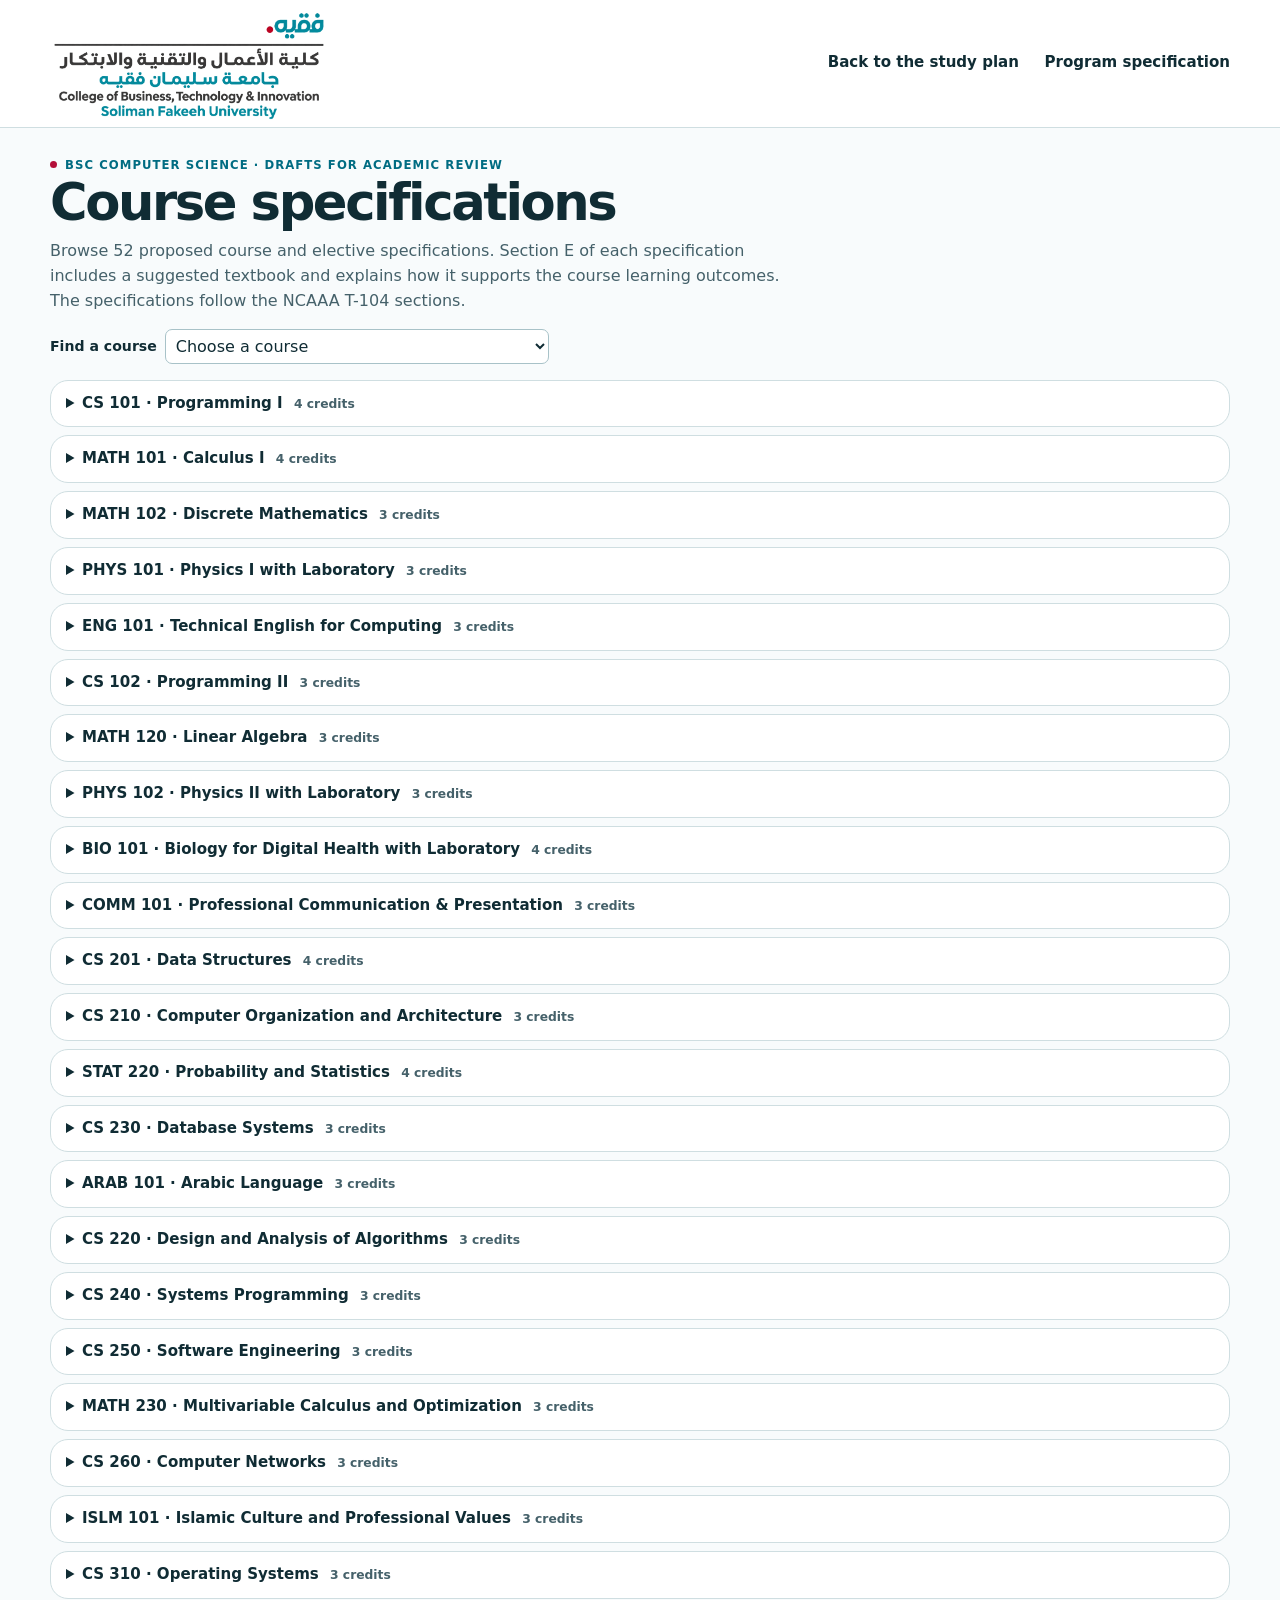
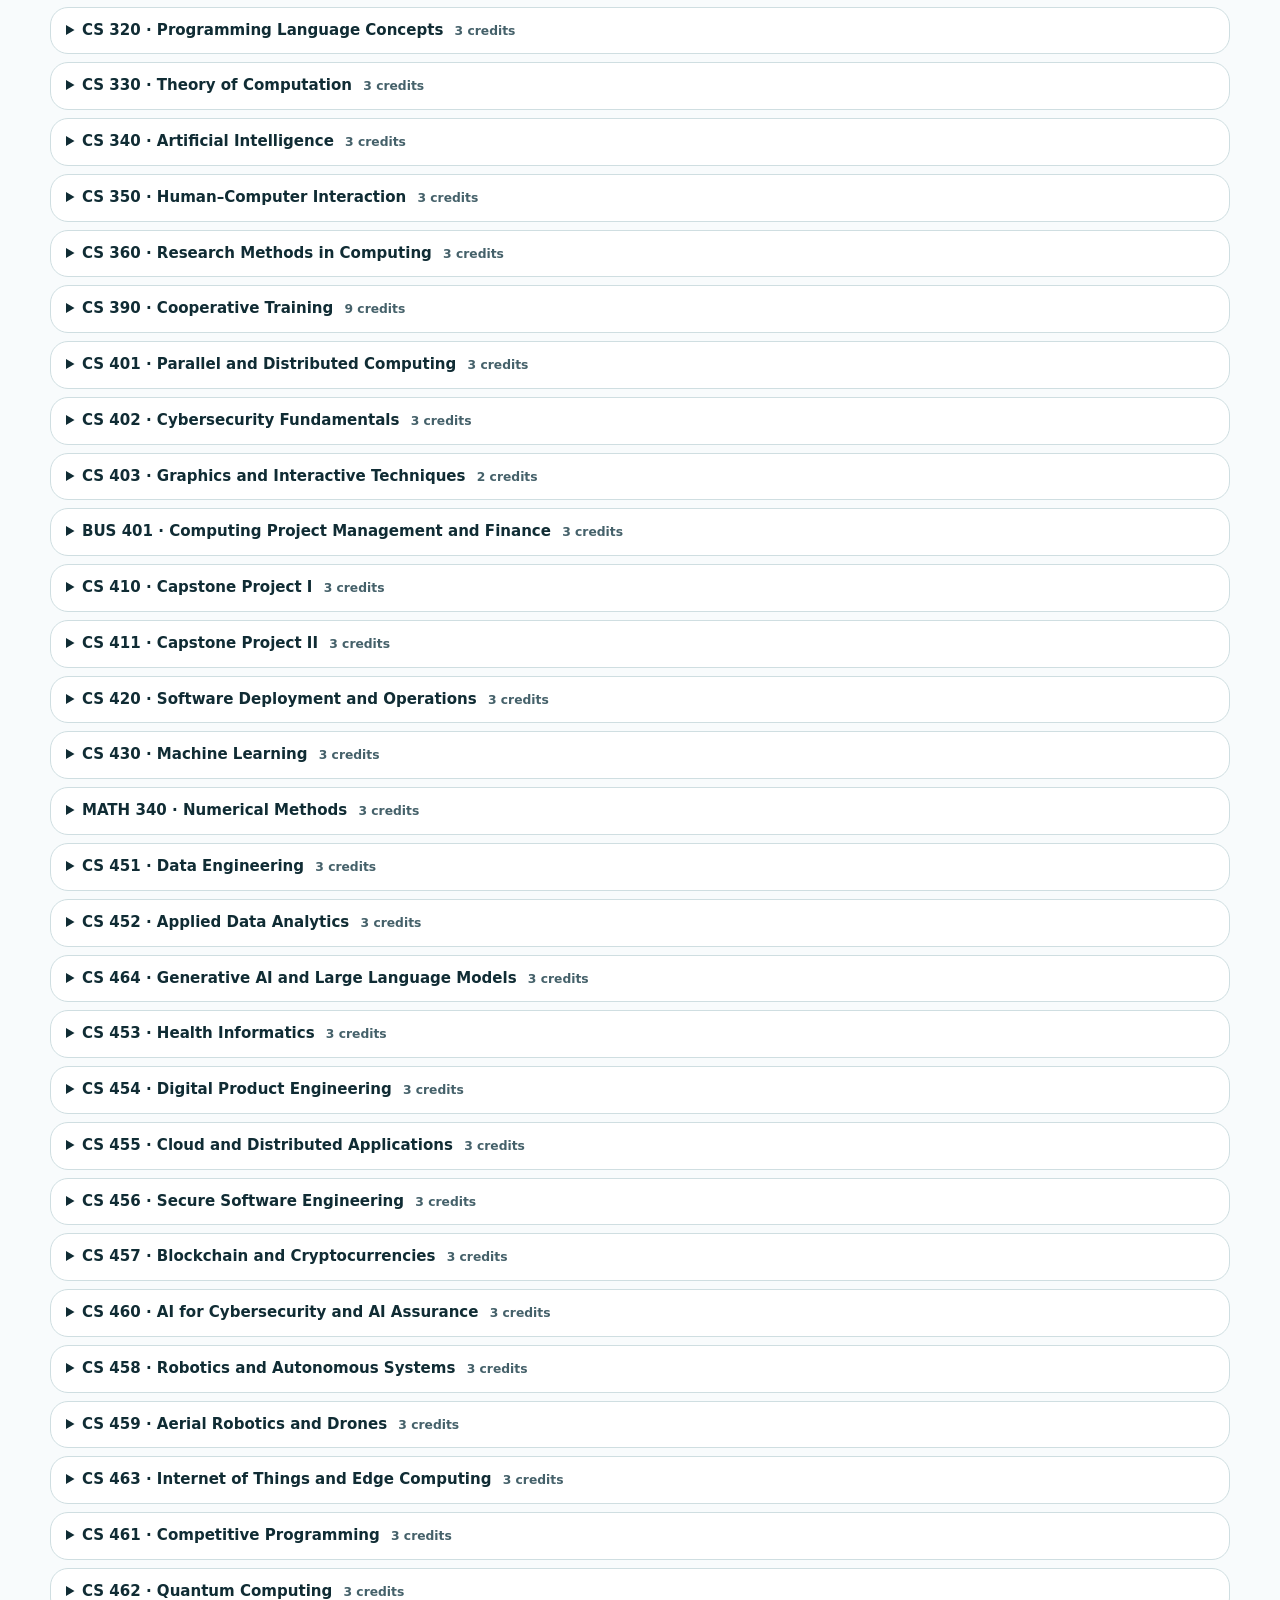
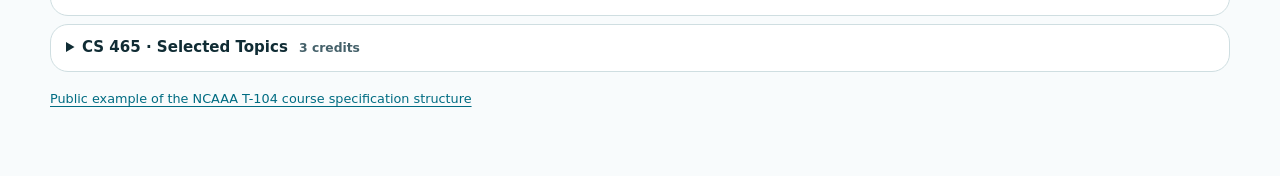
==== commit 91df4628: "Add files via upload" ====
--- a/course-specifications.html
+++ b/course-specifications.html
@@ -4,35 +4,32 @@
   <meta charset="utf-8">
   <meta name="viewport" content="width=device-width, initial-scale=1">
   <meta name="robots" content="noindex">
-  <title>Course Specifications | Fakeeh BSc Computer Science</title>
-  <link rel="stylesheet" href="./styles.css">
-  <script src="./course-specifications.js" defer></script>
+  <title>Course Specifications | Soliman Fakeeh University</title>
+  <link rel="stylesheet" href="./styles.css?v=20261119-names">
+  <script src="./course-specifications.js?v=20261119-names" defer></script>
 </head>
 <body>
   <header class="site-header"><div class="wrap masthead">
-    <a href="./index.html" class="brand"><img src="./fakeeh-college-logo.png" alt="Fakeeh College of Business, Technology &amp; Innovation" width="278" height="125"></a>
+    <a href="./index.html" class="brand"><img src="./fakeeh-college-logo.png?v=20261119-names" alt="College of Business, Technology &amp; Innovation, Soliman Fakeeh University" width="278" height="125"></a>
     <nav aria-label="Program navigation"><a href="./index.html#study">Back to the study plan</a><a href="./index.html#specification">Program specification</a></nav>
   </div></header>
   <main class="wrap spec-page">
     <p class="eyebrow">BSc Computer Science · Drafts for academic review</p>
     <h1>Course specifications</h1>
-    <p class="spec-intro">Browse 48 proposed course and elective specifications. Section E of each specification includes a suggested textbook and explains how it supports the course learning outcomes. The specifications follow the NCAAA T-104 sections.</p>
+    <p class="spec-intro">Browse 52 proposed course and elective specifications. Section E of each specification includes a suggested textbook and explains how it supports the course learning outcomes. The specifications follow the NCAAA T-104 sections.</p>
     <div class="spec-picker">
       <label for="spec-select">Find a course</label>
-      <select id="spec-select" class="spec-select"><option value="">Choose a course</option><option value="cs-101">CS 101 · Programming I</option><option value="math-101">MATH 101 · Calculus I</option><option value="math-102">MATH 102 · Discrete Mathematics</option><option value="phys-101">PHYS 101 · Physics I with Laboratory</option><option value="comm-101">COMM 101 · Professional Communication &amp; Presentation</option><option value="cs-102">CS 102 · Programming II</option><option value="math-120">MATH 120 · Linear Algebra</option><option value="phys-102">PHYS 102 · Physics II with Laboratory</option><option value="chem-101">CHEM 101 · General Chemistry with Laboratory</option><option value="arab-101">ARAB 101 · Arabic Language</option><option value="cs-201">CS 201 · Data Structures</option><option value="cs-210">CS 210 · Computer Organization and Architecture</option><option value="math-220">MATH 220 · Probability and Statistics</option><option value="cs-230">CS 230 · Database Systems</option><option value="islm-101">ISLM 101 · Islamic Culture and Professional Values</option><option value="cs-220">CS 220 · Design and Analysis of Algorithms</option><option value="cs-240">CS 240 · Systems Programming</option><option value="cs-250">CS 250 · Software Engineering</option><option value="math-230">MATH 230 · Multivariable Calculus and Optimization</option><option value="cs-260">CS 260 · Computer Networks</option><option value="cs-310">CS 310 · Operating Systems</option><option value="cs-320">CS 320 · Programming Language Concepts</option><option value="cs-330">CS 330 · Theory of Computation</option><option value="cs-340">CS 340 · Artificial Intelligence</option><option value="cs-350">CS 350 · Human–Computer Interaction</option><option value="cs-390">CS 390 · Cooperative Training</option><option value="cs-401">CS 401 · Parallel and Distributed Computing</option><option value="cs-402">CS 402 · Cybersecurity Fundamentals</option><option value="cs-403">CS 403 · Graphics and Interactive Techniques</option><option value="bus-401">BUS 401 · Computing Project Management and Finance</option><option value="cs-410">CS 410 · Capstone Project I</option><option value="cs-411">CS 411 · Capstone Project II</option><option value="cs-420">CS 420 · Software Deployment and Operations</option><option value="cs-430">CS 430 · Machine Learning</option><option value="cs-451">CS 451 · Data Engineering</option><option value="cs-452">CS 452 · Applied Data Analytics</option><option value="cs-453">CS 453 · Health Informatics</option><option value="cs-454">CS 454 · Digital Product Engineering</option><option value="cs-455">CS 455 · Cloud and Distributed Applications</option><option value="cs-456">CS 456 · Secure Software Engineering</option><option value="cs-457">CS 457 · Blockchain and Cryptocurrencies</option><option value="cs-458">CS 458 · Robotics and Autonomous Systems</option><option value="cs-459">CS 459 · Aerial Robotics and Drones</option><option value="cs-460">CS 460 · AI for Cybersecurity and AI Assurance</option><option value="cs-461">CS 461 · Competitive Programming</option><option value="cs-462">CS 462 · Quantum Computing</option><option value="cs-463">CS 463 · Internet of Things and Edge Computing</option><option value="cs-464">CS 464 · Generative AI and Large Language Models</option></select>
+      <select id="spec-select" class="spec-select"><option value="">Choose a course</option><option value="cs-101">CS 101 · Programming I</option><option value="math-101">MATH 101 · Calculus I</option><option value="math-102">MATH 102 · Discrete Mathematics</option><option value="phys-101">PHYS 101 · Physics I with Laboratory</option><option value="eng-101">ENG 101 · Technical English for Computing</option><option value="cs-102">CS 102 · Programming II</option><option value="math-120">MATH 120 · Linear Algebra</option><option value="phys-102">PHYS 102 · Physics II with Laboratory</option><option value="bio-101">BIO 101 · Biology for Digital Health with Laboratory</option><option value="comm-101">COMM 101 · Professional Communication &amp; Presentation</option><option value="cs-201">CS 201 · Data Structures</option><option value="cs-210">CS 210 · Computer Organization and Architecture</option><option value="stat-220">STAT 220 · Probability and Statistics</option><option value="cs-230">CS 230 · Database Systems</option><option value="arab-101">ARAB 101 · Arabic Language</option><option value="cs-220">CS 220 · Design and Analysis of Algorithms</option><option value="cs-240">CS 240 · Systems Programming</option><option value="cs-250">CS 250 · Software Engineering</option><option value="math-230">MATH 230 · Multivariable Calculus and Optimization</option><option value="cs-260">CS 260 · Computer Networks</option><option value="islm-101">ISLM 101 · Islamic Culture and Professional Values</option><option value="cs-310">CS 310 · Operating Systems</option><option value="cs-320">CS 320 · Programming Language Concepts</option><option value="cs-330">CS 330 · Theory of Computation</option><option value="cs-340">CS 340 · Artificial Intelligence</option><option value="cs-350">CS 350 · Human–Computer Interaction</option><option value="cs-360">CS 360 · Research Methods in Computing</option><option value="cs-390">CS 390 · Cooperative Training</option><option value="cs-401">CS 401 · Parallel and Distributed Computing</option><option value="cs-402">CS 402 · Cybersecurity Fundamentals</option><option value="cs-403">CS 403 · Graphics and Interactive Techniques</option><option value="bus-401">BUS 401 · Computing Project Management and Finance</option><option value="cs-410">CS 410 · Capstone Project I</option><option value="cs-411">CS 411 · Capstone Project II</option><option value="cs-420">CS 420 · Software Deployment and Operations</option><option value="cs-430">CS 430 · Machine Learning</option><option value="math-340">MATH 340 · Numerical Methods</option><option value="cs-451">CS 451 · Data Engineering</option><option value="cs-452">CS 452 · Applied Data Analytics</option><option value="cs-464">CS 464 · Generative AI and Large Language Models</option><option value="cs-453">CS 453 · Health Informatics</option><option value="cs-454">CS 454 · Digital Product Engineering</option><option value="cs-455">CS 455 · Cloud and Distributed Applications</option><option value="cs-456">CS 456 · Secure Software Engineering</option><option value="cs-457">CS 457 · Blockchain and Cryptocurrencies</option><option value="cs-460">CS 460 · AI for Cybersecurity and AI Assurance</option><option value="cs-458">CS 458 · Robotics and Autonomous Systems</option><option value="cs-459">CS 459 · Aerial Robotics and Drones</option><option value="cs-463">CS 463 · Internet of Things and Edge Computing</option><option value="cs-461">CS 461 · Competitive Programming</option><option value="cs-462">CS 462 · Quantum Computing</option><option value="cs-465">CS 465 · Selected Topics</option></select>
     </div>
     <details class="panel disclosure spec-entry" id="cs-101">
       <summary>CS 101 · Programming I <span>4 credits</span></summary>
       <div class="detail-body">
         <h3>A. General information</h3>
         <p class="spec-meta">Required · Computer Science core · Semester 1 · 4 credits · English</p>
-        <p>Learn to design, trace, test, and document programs in Python.</p><p><strong>Prerequisites</strong> Open entry within the program. Standard program progression applies.</p>
-        <p><strong>Mode and contact</strong> In-person lectures and supervised practical or studio sessions. 45 lecture hours and 30 practical hours over 15 teaching weeks.</p>
-        <h3>B. Course learning outcomes and assessment methods</h3>
+        <p>Learn to design, trace, test, and document programs in Python.</p><p><strong>Prerequisites</strong> Open entry within the program. Standard program progression applies.</p><p><strong>Mode and contact</strong> In-person teaching. 45 lecture hours and 30 practical hours over 15 teaching weeks.</p><h3>B. Course learning outcomes and assessment methods</h3>
         <div class="table-scroll"><table><thead><tr><th scope="col">Code</th><th scope="col">Learning outcome</th><th scope="col">Program alignment</th><th scope="col">Teaching strategy</th><th scope="col">Evidence</th></tr></thead><tbody><tr><td>CLO 1</td><td>Explain how control flow and data representations affect a program.</td><td>K3 (I)</td><td>Short lectures, demonstrations, supervised laboratory work, and individual problem solving.</td><td>Examination questions and lab explanations</td></tr><tr><td>CLO 2</td><td>Trace an algorithm and identify an error using a test case.</td><td>S1 (I)</td><td>Short lectures, demonstrations, supervised laboratory work, and individual problem solving.</td><td>Laboratory tasks, reports, and practical assessment</td></tr><tr><td>CLO 3</td><td>Implement and test a modular Python program from a written specification.</td><td>S2 (I)</td><td>Short lectures, demonstrations, supervised laboratory work, and individual problem solving.</td><td>Laboratory tasks, reports, and practical assessment</td></tr></tbody></table></div>
         <h3>C. Course content</h3>
-        <div class="table-scroll"><table><thead><tr><th scope="col">Topic</th><th scope="col">Planned contact hours</th></tr></thead><tbody><tr><td>Problem decomposition and representations</td><td>13</td></tr><tr><td>Types, expressions, and input/output</td><td>13</td></tr><tr><td>Selection and iteration</td><td>13</td></tr><tr><td>Functions, recursion, and scope</td><td>12</td></tr><tr><td>Strings, collections, and file input/output</td><td>12</td></tr><tr><td>Program readability, IDE debugging, test case design, and version control</td><td>12</td></tr></tbody></table></div>
-        <h3>D. Student assessment activities</h3>
+        <div class="table-scroll"><table><thead><tr><th scope="col">Topic</th><th scope="col">Planned contact hours</th></tr></thead><tbody><tr><td>Problem decomposition and representations</td><td>13</td></tr><tr><td>Types, expressions, and input/output</td><td>13</td></tr><tr><td>Selection and iteration</td><td>13</td></tr><tr><td>Functions, recursion, and scope</td><td>12</td></tr><tr><td>Strings, collections, and file input/output</td><td>12</td></tr><tr><td>Program readability, IDE debugging, test case design, and version control</td><td>12</td></tr></tbody></table></div><h3>D. Student assessment activities</h3>
         <div class="table-scroll"><table><thead><tr><th scope="col">Assessment activity</th><th scope="col">Timing</th><th scope="col">Weight</th></tr></thead><tbody><tr><td>Lab work and reports</td><td>Throughout</td><td>30%</td></tr><tr><td>Quizzes and midterm</td><td>First half</td><td>25%</td></tr><tr><td>Applied practical task</td><td>Late semester</td><td>20%</td></tr><tr><td>Final examination</td><td>End of semester</td><td>25%</td></tr></tbody></table></div>
         <h3>E. Learning resources and facilities</h3>
         <div class="course-readings"><h4>Suggested textbook</h4><p><a href="https://www.oreilly.com/library/view/think-python-3rd/9781098155421/" target="_blank" rel="noopener noreferrer" dir="auto">Think Python: How to Think Like a Computer Scientist</a> · Allen B. Downey · O’Reilly · 3rd ed. · 2024</p><p>Use the examples and exercises to trace control flow, choose data representations, and build and debug small modular Python programs.</p></div>
@@ -49,13 +46,10 @@
       <div class="detail-body">
         <h3>A. General information</h3>
         <p class="spec-meta">Required · College requirements · Semester 1 · 4 credits · English</p>
-        <p>Use limits, derivatives, and integrals to analyze changing quantities.</p><p><strong>Prerequisites</strong> Open entry within the program. Standard program progression applies.</p>
-        <p><strong>Mode and contact</strong> In-person classes. 60 lecture hours and 0 practical hours over 15 teaching weeks.</p>
-        <h3>B. Course learning outcomes and assessment methods</h3>
+        <p>Use limits, derivatives, and integrals to analyze changing quantities.</p><p><strong>Prerequisites</strong> Open entry within the program. Standard program progression applies.</p><p><strong>Mode and contact</strong> In-person teaching. 60 lecture hours and 0 practical hours over 15 teaching weeks.</p><h3>B. Course learning outcomes and assessment methods</h3>
         <div class="table-scroll"><table><thead><tr><th scope="col">Code</th><th scope="col">Learning outcome</th><th scope="col">Program alignment</th><th scope="col">Teaching strategy</th><th scope="col">Evidence</th></tr></thead><tbody><tr><td>CLO 1</td><td>Explain limits, differentiation, and integration in a model.</td><td>K1 (I)</td><td>Class instruction, guided problem solving, discussion, and independent practice.</td><td>Written and oral checks of understanding</td></tr><tr><td>CLO 2</td><td>Solve and interpret a calculus-based optimization problem.</td><td>S1 (I)</td><td>Class instruction, guided problem solving, discussion, and independent practice.</td><td>Problem sets and exam tasks</td></tr><tr><td>CLO 3</td><td>Compare an analytic result with a numerical approximation.</td><td>S4 (I)</td><td>Class instruction, guided problem solving, discussion, and independent practice.</td><td>Problem sets and exam tasks</td></tr></tbody></table></div>
         <h3>C. Course content</h3>
-        <div class="table-scroll"><table><thead><tr><th scope="col">Topic</th><th scope="col">Planned contact hours</th></tr></thead><tbody><tr><td>Functions and modeling</td><td>10</td></tr><tr><td>Limits and continuity</td><td>10</td></tr><tr><td>Differentiation and rates</td><td>10</td></tr><tr><td>Optimization in one variable</td><td>10</td></tr><tr><td>Definite integrals and the fundamental theorem</td><td>10</td></tr><tr><td>Numerical approximation and interpretation</td><td>10</td></tr></tbody></table></div>
-        <h3>D. Student assessment activities</h3>
+        <div class="table-scroll"><table><thead><tr><th scope="col">Topic</th><th scope="col">Planned contact hours</th></tr></thead><tbody><tr><td>Functions and modeling</td><td>10</td></tr><tr><td>Limits and continuity</td><td>10</td></tr><tr><td>Differentiation and rates</td><td>10</td></tr><tr><td>Optimization in one variable</td><td>10</td></tr><tr><td>Definite integrals and the fundamental theorem</td><td>10</td></tr><tr><td>Numerical approximation and interpretation</td><td>10</td></tr></tbody></table></div><h3>D. Student assessment activities</h3>
         <div class="table-scroll"><table><thead><tr><th scope="col">Assessment activity</th><th scope="col">Timing</th><th scope="col">Weight</th></tr></thead><tbody><tr><td>Assignments and quizzes</td><td>Throughout</td><td>25%</td></tr><tr><td>Midterm</td><td>Mid-semester</td><td>25%</td></tr><tr><td>Applied assignment</td><td>Late semester</td><td>15%</td></tr><tr><td>Final examination</td><td>End of semester</td><td>35%</td></tr></tbody></table></div>
         <h3>E. Learning resources and facilities</h3>
         <div class="course-readings"><h4>Suggested textbook</h4><p><a href="https://www.pearson.com/en-gb/subject-catalog/p/thomas-calculus-early-transcendentals/P200000010771/9781292725901" target="_blank" rel="noopener noreferrer" dir="auto">Thomas’ Calculus: Early Transcendentals, SI Units</a> · Joel Hass, Christopher Heil, and Maurice D. Weir · Pearson · 15th ed. · 2024</p><p>Use the single-variable chapters on limits, differentiation, integration, and optimization alongside numerical comparison exercises.</p></div>
@@ -72,13 +66,10 @@
       <div class="detail-body">
         <h3>A. General information</h3>
         <p class="spec-meta">Required · College requirements · Semester 1 · 3 credits · English</p>
-        <p>Develop the discrete reasoning needed for algorithms, proofs, and data structures.</p><p><strong>Prerequisites</strong> Open entry within the program. Standard program progression applies.</p>
-        <p><strong>Mode and contact</strong> In-person classes. 45 lecture hours and 0 practical hours over 15 teaching weeks.</p>
-        <h3>B. Course learning outcomes and assessment methods</h3>
+        <p>Develop the discrete reasoning needed for algorithms, proofs, and data structures.</p><p><strong>Prerequisites</strong> Open entry within the program. Standard program progression applies.</p><p><strong>Mode and contact</strong> In-person teaching. 45 lecture hours and 0 practical hours over 15 teaching weeks.</p><h3>B. Course learning outcomes and assessment methods</h3>
         <div class="table-scroll"><table><thead><tr><th scope="col">Code</th><th scope="col">Learning outcome</th><th scope="col">Program alignment</th><th scope="col">Teaching strategy</th><th scope="col">Evidence</th></tr></thead><tbody><tr><td>CLO 1</td><td>Explain how discrete structures represent relationships and processes.</td><td>K1 (I)</td><td>Class instruction, guided problem solving, discussion, and independent practice.</td><td>Written and oral checks of understanding</td></tr><tr><td>CLO 2</td><td>Construct a valid proof or counterexample for a discrete problem.</td><td>S1 (I)</td><td>Class instruction, guided problem solving, discussion, and independent practice.</td><td>Problem sets and exam tasks</td></tr><tr><td>CLO 3</td><td>Check a counting or graph solution against a small constructed example.</td><td>S4 (I)</td><td>Class instruction, guided problem solving, discussion, and independent practice.</td><td>Problem sets and exam tasks</td></tr></tbody></table></div>
         <h3>C. Course content</h3>
-        <div class="table-scroll"><table><thead><tr><th scope="col">Topic</th><th scope="col">Planned contact hours</th></tr></thead><tbody><tr><td>Sets, relations, functions, and cardinality</td><td>8</td></tr><tr><td>Propositional and predicate logic, inference, and normal forms</td><td>8</td></tr><tr><td>Proof by induction and contradiction, recursive definitions</td><td>8</td></tr><tr><td>Counting, permutations, combinations, and pigeonhole reasoning</td><td>7</td></tr><tr><td>Modular arithmetic and order notation</td><td>7</td></tr><tr><td>Graph and tree basics with discrete probability examples</td><td>7</td></tr></tbody></table></div>
-        <h3>D. Student assessment activities</h3>
+        <div class="table-scroll"><table><thead><tr><th scope="col">Topic</th><th scope="col">Planned contact hours</th></tr></thead><tbody><tr><td>Sets, relations, functions, and cardinality</td><td>8</td></tr><tr><td>Propositional and predicate logic, inference, and normal forms</td><td>8</td></tr><tr><td>Proof by induction and contradiction, recursive definitions</td><td>8</td></tr><tr><td>Counting, permutations, combinations, and pigeonhole reasoning</td><td>7</td></tr><tr><td>Modular arithmetic and order notation</td><td>7</td></tr><tr><td>Graph and tree basics with discrete probability examples</td><td>7</td></tr></tbody></table></div><h3>D. Student assessment activities</h3>
         <div class="table-scroll"><table><thead><tr><th scope="col">Assessment activity</th><th scope="col">Timing</th><th scope="col">Weight</th></tr></thead><tbody><tr><td>Assignments and quizzes</td><td>Throughout</td><td>25%</td></tr><tr><td>Midterm</td><td>Mid-semester</td><td>25%</td></tr><tr><td>Applied assignment</td><td>Late semester</td><td>15%</td></tr><tr><td>Final examination</td><td>End of semester</td><td>35%</td></tr></tbody></table></div>
         <h3>E. Learning resources and facilities</h3>
         <div class="course-readings"><h4>Suggested textbook</h4><p><a href="https://www.mheducation.com/highered/product/discrete-mathematics-and-its-applications-rosen.html" target="_blank" rel="noopener noreferrer" dir="auto">Discrete Mathematics and Its Applications</a> · Kenneth H. Rosen · McGraw Hill · 2025 release</p><p>Use the logic, proof, counting, and graph chapters to construct arguments, counterexamples, and small verification cases.</p></div>
@@ -95,13 +86,10 @@
       <div class="detail-body">
         <h3>A. General information</h3>
         <p class="spec-meta">Required · College requirements · Semester 1 · 3 credits · English</p>
-        <p>Study mechanics and apply the scientific method through physical experiments.</p><p><strong>Prerequisites</strong> Open entry within the program. Standard program progression applies.</p>
-        <p><strong>Mode and contact</strong> In-person lectures and supervised practical or studio sessions. 30 lecture hours and 30 practical hours over 15 teaching weeks.</p>
-        <h3>B. Course learning outcomes and assessment methods</h3>
+        <p>Study mechanics and apply the scientific method through physical experiments.</p><p><strong>Prerequisites</strong> Open entry within the program. Standard program progression applies.</p><p><strong>Mode and contact</strong> In-person teaching. 30 lecture hours and 30 practical hours over 15 teaching weeks.</p><h3>B. Course learning outcomes and assessment methods</h3>
         <div class="table-scroll"><table><thead><tr><th scope="col">Code</th><th scope="col">Learning outcome</th><th scope="col">Program alignment</th><th scope="col">Teaching strategy</th><th scope="col">Evidence</th></tr></thead><tbody><tr><td>CLO 1</td><td>Explain the physical principles behind a mechanics experiment.</td><td>K2 (I)</td><td>Short lectures, demonstrations, supervised laboratory work, and individual problem solving.</td><td>Examination questions and lab explanations</td></tr><tr><td>CLO 2</td><td>Test a mechanics prediction and report measurements, uncertainty, and conclusions.</td><td>S4 (I)</td><td>Short lectures, demonstrations, supervised laboratory work, and individual problem solving.</td><td>Laboratory tasks, reports, and practical assessment</td></tr><tr><td>CLO 3</td><td>Apply laboratory safety and data-integrity procedures.</td><td>V1 (I)</td><td>Short lectures, demonstrations, supervised laboratory work, and individual problem solving.</td><td>Lab records and professional-practice rubric</td></tr></tbody></table></div>
         <h3>C. Course content</h3>
-        <div class="table-scroll"><table><thead><tr><th scope="col">Topic</th><th scope="col">Planned contact hours</th></tr></thead><tbody><tr><td>Measurement, units, uncertainty, and lab safety</td><td>10</td></tr><tr><td>Kinematics, testable hypotheses, and experimental design</td><td>10</td></tr><tr><td>Newtonian mechanics</td><td>10</td></tr><tr><td>Energy and momentum</td><td>10</td></tr><tr><td>Rotational motion and oscillations</td><td>10</td></tr><tr><td>Data analysis and reproducible lab reports</td><td>10</td></tr></tbody></table></div>
-        <h3>D. Student assessment activities</h3>
+        <div class="table-scroll"><table><thead><tr><th scope="col">Topic</th><th scope="col">Planned contact hours</th></tr></thead><tbody><tr><td>Measurement, units, uncertainty, and lab safety</td><td>10</td></tr><tr><td>Kinematics, testable hypotheses, and experimental design</td><td>10</td></tr><tr><td>Newtonian mechanics</td><td>10</td></tr><tr><td>Energy and momentum</td><td>10</td></tr><tr><td>Rotational motion and oscillations</td><td>10</td></tr><tr><td>Data analysis and reproducible lab reports</td><td>10</td></tr></tbody></table></div><h3>D. Student assessment activities</h3>
         <div class="table-scroll"><table><thead><tr><th scope="col">Assessment activity</th><th scope="col">Timing</th><th scope="col">Weight</th></tr></thead><tbody><tr><td>Lab work and reports</td><td>Throughout</td><td>30%</td></tr><tr><td>Quizzes and midterm</td><td>First half</td><td>25%</td></tr><tr><td>Applied practical task</td><td>Late semester</td><td>20%</td></tr><tr><td>Final examination</td><td>End of semester</td><td>25%</td></tr></tbody></table></div>
         <h3>E. Learning resources and facilities</h3>
         <div class="course-readings"><h4>Suggested textbook</h4><p><a href="https://www.pearson.com/en-us/subject-catalog/p/university-physics-with-modern-physics/P200000012703" target="_blank" rel="noopener noreferrer" dir="auto">University Physics with Modern Physics</a> · Hugh D. Young and Roger A. Freedman · Pearson · 16th ed. · © 2027 (released 2026)</p><p>Use the mechanics chapters to derive predictions about motion, forces, and energy. The lab manual provides the measurement, uncertainty, and safety procedures.</p></div>
@@ -113,18 +101,119 @@
         <p>Draft for academic review. Committee, decision reference, and approval date are pending.</p>
       </div>
     </details>
+<details class="panel disclosure spec-entry" id="eng-101">
+  <summary>ENG 101 · Technical English for Computing <span>3 credits</span></summary>
+  <div class="detail-body">
+    <h3>A. General information</h3>
+    <p class="spec-meta">Required · College requirements · Semester 1 · 3 credits · English</p>
+    <p>Develop the English language skills needed to read computing materials, understand technical teaching, and explain simple computing processes.</p>
+    <p><strong>Prerequisites</strong> Open entry within the program. Standard program progression applies.</p>
+    <p><strong>Mode and contact</strong> In-person teaching. 45 lecture hours and 0 practical hours over 15 teaching weeks.</p>
+    <h3>B. Course learning outcomes and assessment methods</h3>
+    <div class="table-scroll"><table><thead><tr><th scope="col">Code</th><th scope="col">Learning outcome</th><th scope="col">Program alignment</th><th scope="col">Teaching strategy</th><th scope="col">Evidence</th></tr></thead><tbody><tr><td>CLO 1</td><td>Explain the main ideas and instructions in an introductory computing text using accurate technical vocabulary.</td><td>S3 (I)</td><td>Guided practice, critical discussion, and supervised investigation</td><td>Aligned individual work, project artifacts, and oral or written assessment</td></tr><tr><td>CLO 2</td><td>Follow a short technical explanation and ask relevant clarification questions.</td><td>S3 (I)</td><td>Guided practice, critical discussion, and supervised investigation</td><td>Aligned individual work, project artifacts, and oral or written assessment</td></tr><tr><td>CLO 3</td><td>Write a coherent explanation of a computing process and present it in clear spoken English.</td><td>S3 (I)</td><td>Guided practice, critical discussion, and supervised investigation</td><td>Aligned individual work, project artifacts, and oral or written assessment</td></tr><tr><td>CLO 4</td><td>Use feedback and a vocabulary learning record to improve independent language learning.</td><td>V3 (I)</td><td>Guided practice, critical discussion, and supervised investigation</td><td>Aligned individual work, project artifacts, and oral or written assessment</td></tr></tbody></table></div>
+    <h3>C. Course content</h3>
+    <div class="table-scroll"><table><thead><tr><th scope="col">Topic</th><th scope="col">Planned contact hours</th></tr></thead><tbody><tr><td>Diagnostic assessment and strategies for learning technical vocabulary</td><td>8</td></tr><tr><td>Reading computing textbooks, instructions, error messages, and documentation</td><td>8</td></tr><tr><td>Word formation, grammar, definitions, comparison, and cause and effect</td><td>8</td></tr><tr><td>Listening to short technical explanations and taking useful notes</td><td>7</td></tr><tr><td>Writing explanations of algorithms, processes, diagrams, and simple results</td><td>7</td></tr><tr><td>Asking questions, explaining a solution, and giving a short computing demonstration</td><td>7</td></tr></tbody></table></div>
+    <h3>D. Student assessment activities</h3>
+    <div class="table-scroll"><table><thead><tr><th scope="col">Assessment activity</th><th scope="col">Timing</th><th scope="col">Weight</th></tr></thead><tbody><tr><td>Computing reading and vocabulary tasks</td><td>Throughout</td><td>25%</td></tr><tr><td>Listening and note-taking tasks</td><td>Throughout</td><td>20%</td></tr><tr><td>Technical writing portfolio</td><td>Throughout</td><td>25%</td></tr><tr><td>Computing explanation and questions</td><td>Late semester</td><td>15%</td></tr><tr><td>Integrated language assessment</td><td>End of semester</td><td>15%</td></tr></tbody></table></div>
+    <h3>E. Learning resources and facilities</h3>
+    <div class="course-readings"><h4>Suggested textbook</h4><p><a href="https://www.pearson.com/nl/en_NL/english-language-teaching/business-english-courses/technical-english.html" target="_blank" rel="noopener noreferrer">Technical English 2</a> · David Bonamy · Pearson · 2nd ed. · 2022</p><p>Use the technical vocabulary, listening, process descriptions, and short explanations at a level guided by the diagnostic assessment. The instructor supplies computing documentation and texts to match the degree context.</p><h4>Supplementary reading</h4><p><a href="https://docs.python.org/3/tutorial/" target="_blank" rel="noopener noreferrer">Python Tutorial</a> · Selected short passages for guided technical reading and computing vocabulary.</p></div>
+    <p><strong>Additional materials</strong> Computing documentation, recorded introductory explanations, and a diagnostic vocabulary portfolio.</p><p><strong>Facilities</strong> Accessible teaching room, language audio resources, computing reading materials, and LMS portfolio feedback.</p>
+    <p class="section-note"><a href="https://opera.ubt.edu.sa/sub/catalogue/" target="_blank" rel="noopener noreferrer">UBT ESP 101 Technical English</a> · <a href="https://www.um.edu.sa/engineering/en/" target="_blank" rel="noopener noreferrer">Almaarefa University English for Computing</a></p>
+    <h3>F. Assessment of course quality</h3><p>Course faculty review outcome attainment, moderation, student feedback, and the course report after each delivery.</p>
+    <h3>G. Specification approval data</h3><p>Draft for academic review. Committee, decision reference, and approval date are pending.</p>
+  </div>
+</details>
+<details class="panel disclosure spec-entry" id="cs-102">
+      <summary>CS 102 · Programming II <span>3 credits</span></summary>
+      <div class="detail-body">
+        <h3>A. General information</h3>
+        <p class="spec-meta">Required · Computer Science core · Semester 2 · 3 credits · English</p>
+        <p>Design and test object-oriented programs in Python and explore alternative programming styles.</p><p><strong>Prerequisites</strong> CS 101. Standard program progression applies.</p><p><strong>Mode and contact</strong> In-person teaching. 30 lecture hours and 30 practical hours over 15 teaching weeks.</p><h3>B. Course learning outcomes and assessment methods</h3>
+        <div class="table-scroll"><table><thead><tr><th scope="col">Code</th><th scope="col">Learning outcome</th><th scope="col">Program alignment</th><th scope="col">Teaching strategy</th><th scope="col">Evidence</th></tr></thead><tbody><tr><td>CLO 1</td><td>Explain composition, dynamic dispatch, and functional abstraction.</td><td>K3 (P)</td><td>Short lectures, demonstrations, supervised laboratory work, and individual problem solving.</td><td>Examination questions and lab explanations</td></tr><tr><td>CLO 2</td><td>Build and test an object-oriented program using interfaces.</td><td>S2 (P)</td><td>Short lectures, demonstrations, supervised laboratory work, and individual problem solving.</td><td>Laboratory tasks, reports, and practical assessment</td></tr><tr><td>CLO 3</td><td>Review a peer contribution and resolve documented defects.</td><td>V2 (I)</td><td>Short lectures, demonstrations, supervised laboratory work, and individual problem solving.</td><td>Lab records and professional-practice rubric</td></tr></tbody></table></div>
+        <h3>C. Course content</h3>
+        <div class="table-scroll"><table><thead><tr><th scope="col">Topic</th><th scope="col">Planned contact hours</th></tr></thead><tbody><tr><td>Abstract data types, classes, and objects</td><td>10</td></tr><tr><td>Encapsulation, interfaces, and composition</td><td>10</td></tr><tr><td>Inheritance, polymorphism, and dynamic dispatch</td><td>10</td></tr><tr><td>Exceptions, test design, and debugging</td><td>10</td></tr><tr><td>Recursion, higher-order functions, and basic functional patterns</td><td>10</td></tr><tr><td>Team development and review in a shared repository</td><td>10</td></tr></tbody></table></div><h3>D. Student assessment activities</h3>
+        <div class="table-scroll"><table><thead><tr><th scope="col">Assessment activity</th><th scope="col">Timing</th><th scope="col">Weight</th></tr></thead><tbody><tr><td>Lab work and reports</td><td>Throughout</td><td>30%</td></tr><tr><td>Quizzes and midterm</td><td>First half</td><td>25%</td></tr><tr><td>Applied practical task</td><td>Late semester</td><td>20%</td></tr><tr><td>Final examination</td><td>End of semester</td><td>25%</td></tr></tbody></table></div>
+        <h3>E. Learning resources and facilities</h3>
+        <div class="course-readings"><h4>Suggested textbook</h4><p><a href="https://www.oreilly.com/library/view/python-object-oriented-programming/9781836642596/" target="_blank" rel="noopener noreferrer" dir="auto">Python Object-Oriented Programming</a> · Steven F. Lott and Dusty Phillips · Packt · 5th ed. · 2025</p><p>Use the design and testing chapters to practice composition, polymorphism, and interface-based Python design in code-review exercises.</p></div>
+        <p><strong>Additional materials</strong> Python Tutorial and curated object-oriented programming labs.</p>
+        <p><strong>Facilities</strong> Teaching laboratory with course-specific software, accessible workstations, and controlled use of relevant datasets and computing resources.</p>
+        <h3>F. Assessment of course quality</h3>
+        <p>Course faculty and program coordinator review outcome attainment, student feedback, assessment moderation, and the end-of-course report after each delivery. Placement review also includes host feedback.</p>
+        <h3>G. Specification approval data</h3>
+        <p>Draft for academic review. Committee, decision reference, and approval date are pending.</p>
+      </div>
+    </details>
+<details class="panel disclosure spec-entry" id="math-120">
+      <summary>MATH 120 · Linear Algebra <span>3 credits</span></summary>
+      <div class="detail-body">
+        <h3>A. General information</h3>
+        <p class="spec-meta">Required · College requirements · Semester 2 · 3 credits · English</p>
+        <p>Use vectors and matrices to represent and solve computational problems.</p><p><strong>Prerequisites</strong> Open entry within the program. Standard program progression applies.</p><p><strong>Mode and contact</strong> In-person teaching. 45 lecture hours and 0 practical hours over 15 teaching weeks.</p><h3>B. Course learning outcomes and assessment methods</h3>
+        <div class="table-scroll"><table><thead><tr><th scope="col">Code</th><th scope="col">Learning outcome</th><th scope="col">Program alignment</th><th scope="col">Teaching strategy</th><th scope="col">Evidence</th></tr></thead><tbody><tr><td>CLO 1</td><td>Explain linear independence and linear transformations.</td><td>K1 (P)</td><td>Class instruction, guided problem solving, discussion, and independent practice.</td><td>Written and oral checks of understanding</td></tr><tr><td>CLO 2</td><td>Solve a system and interpret its rank or stability.</td><td>S1 (P)</td><td>Class instruction, guided problem solving, discussion, and independent practice.</td><td>Problem sets and exam tasks</td></tr><tr><td>CLO 3</td><td>Evaluate a least-squares approximation and explain the residuals.</td><td>S4 (I)</td><td>Class instruction, guided problem solving, discussion, and independent practice.</td><td>Problem sets and exam tasks</td></tr></tbody></table></div>
+        <h3>C. Course content</h3>
+        <div class="table-scroll"><table><thead><tr><th scope="col">Topic</th><th scope="col">Planned contact hours</th></tr></thead><tbody><tr><td>Vectors and matrix operations</td><td>8</td></tr><tr><td>Linear systems and elimination</td><td>8</td></tr><tr><td>Vector spaces, bases, and dimension</td><td>8</td></tr><tr><td>Linear maps and coordinate transformations</td><td>7</td></tr><tr><td>Eigenvalues and eigenvectors</td><td>7</td></tr><tr><td>Least squares and numerical interpretation</td><td>7</td></tr></tbody></table></div><h3>D. Student assessment activities</h3>
+        <div class="table-scroll"><table><thead><tr><th scope="col">Assessment activity</th><th scope="col">Timing</th><th scope="col">Weight</th></tr></thead><tbody><tr><td>Assignments and quizzes</td><td>Throughout</td><td>25%</td></tr><tr><td>Midterm</td><td>Mid-semester</td><td>25%</td></tr><tr><td>Applied assignment</td><td>Late semester</td><td>15%</td></tr><tr><td>Final examination</td><td>End of semester</td><td>35%</td></tr></tbody></table></div>
+        <h3>E. Learning resources and facilities</h3>
+        <div class="course-readings"><h4>Suggested textbook</h4><p><a href="https://wellesleycambridge.com/books/introduction-to-linear-algebra-6th-edition" target="_blank" rel="noopener noreferrer" dir="auto">Introduction to Linear Algebra</a> · Gilbert Strang · Wellesley-Cambridge Press · 6th ed. · 2023</p><p>Connect subspaces, rank, linear transformations, and least squares to numerical exercises on stability and residuals.</p></div>
+        <p><strong>Additional materials</strong> MIT OpenCourseWare Linear Algebra and selected computational exercises.</p>
+        <p><strong>Facilities</strong> Accessible teaching room, learning management system, and library access.</p>
+        <h3>F. Assessment of course quality</h3>
+        <p>Course faculty and program coordinator review outcome attainment, student feedback, assessment moderation, and the end-of-course report after each delivery. Placement review also includes host feedback.</p>
+        <h3>G. Specification approval data</h3>
+        <p>Draft for academic review. Committee, decision reference, and approval date are pending.</p>
+      </div>
+    </details>
+<details class="panel disclosure spec-entry" id="phys-102">
+      <summary>PHYS 102 · Physics II with Laboratory <span>3 credits</span></summary>
+      <div class="detail-body">
+        <h3>A. General information</h3>
+        <p class="spec-meta">Required · College requirements · Semester 2 · 3 credits · English</p>
+        <p>Investigate electricity, magnetism, and circuits through measurement.</p><p><strong>Prerequisites</strong> PHYS 101. Standard program progression applies.</p><p><strong>Mode and contact</strong> In-person teaching. 30 lecture hours and 30 practical hours over 15 teaching weeks.</p><h3>B. Course learning outcomes and assessment methods</h3>
+        <div class="table-scroll"><table><thead><tr><th scope="col">Code</th><th scope="col">Learning outcome</th><th scope="col">Program alignment</th><th scope="col">Teaching strategy</th><th scope="col">Evidence</th></tr></thead><tbody><tr><td>CLO 1</td><td>Explain the physical behavior of a basic circuit.</td><td>K2 (I)</td><td>Short lectures, demonstrations, supervised laboratory work, and individual problem solving.</td><td>Examination questions and lab explanations</td></tr><tr><td>CLO 2</td><td>Design and report an experiment testing a circuit prediction.</td><td>S4 (P)</td><td>Short lectures, demonstrations, supervised laboratory work, and individual problem solving.</td><td>Laboratory tasks, reports, and practical assessment</td></tr><tr><td>CLO 3</td><td>Apply electrical safety and document anomalous measurements.</td><td>V1 (I)</td><td>Short lectures, demonstrations, supervised laboratory work, and individual problem solving.</td><td>Lab records and professional-practice rubric</td></tr></tbody></table></div>
+        <h3>C. Course content</h3>
+        <div class="table-scroll"><table><thead><tr><th scope="col">Topic</th><th scope="col">Planned contact hours</th></tr></thead><tbody><tr><td>Electric charge, fields, and potential</td><td>10</td></tr><tr><td>Capacitance and energy</td><td>10</td></tr><tr><td>DC circuits and measurement instruments</td><td>10</td></tr><tr><td>Magnetic fields and induction</td><td>10</td></tr><tr><td>Electromagnetic phenomena and applications</td><td>10</td></tr><tr><td>Experimental uncertainty and lab reports</td><td>10</td></tr></tbody></table></div><h3>D. Student assessment activities</h3>
+        <div class="table-scroll"><table><thead><tr><th scope="col">Assessment activity</th><th scope="col">Timing</th><th scope="col">Weight</th></tr></thead><tbody><tr><td>Lab work and reports</td><td>Throughout</td><td>30%</td></tr><tr><td>Quizzes and midterm</td><td>First half</td><td>25%</td></tr><tr><td>Applied practical task</td><td>Late semester</td><td>20%</td></tr><tr><td>Final examination</td><td>End of semester</td><td>25%</td></tr></tbody></table></div>
+        <h3>E. Learning resources and facilities</h3>
+        <div class="course-readings"><h4>Suggested textbook</h4><p><a href="https://www.pearson.com/en-us/subject-catalog/p/university-physics-with-modern-physics/P200000012703" target="_blank" rel="noopener noreferrer" dir="auto">University Physics with Modern Physics</a> · Hugh D. Young and Roger A. Freedman · Pearson · 16th ed. · © 2027 (released 2026)</p><p>Use the electricity and circuit chapters to formulate predictions for circuit experiments. The lab manual provides electrical safety and measurement procedures.</p></div>
+        <p><strong>Additional materials</strong> OpenStax University Physics Volume 2 and the physics lab manual.</p>
+        <p><strong>Facilities</strong> Physics teaching laboratory, relevant mechanics or electrical equipment, data acquisition, and suitable safety equipment.</p>
+        <h3>F. Assessment of course quality</h3>
+        <p>Course faculty and program coordinator review outcome attainment, student feedback, assessment moderation, and the end-of-course report after each delivery. Placement review also includes host feedback.</p>
+        <h3>G. Specification approval data</h3>
+        <p>Draft for academic review. Committee, decision reference, and approval date are pending.</p>
+      </div>
+    </details>
+<details class="panel disclosure spec-entry" id="bio-101">
+  <summary>BIO 101 · Biology for Digital Health with Laboratory <span>4 credits</span></summary>
+  <div class="detail-body">
+    <h3>A. General information</h3>
+    <p class="spec-meta">Required · College requirements · Semester 2 · 4 credits · English</p>
+    <p>Study biological systems and apply the scientific method through controlled laboratory investigations relevant to health.</p>
+    <p><strong>Prerequisites</strong> Open entry within the program. Standard program progression applies.</p>
+    <p><strong>Mode and contact</strong> In-person teaching. 45 lecture hours and 30 practical hours over 15 teaching weeks.</p>
+    <h3>B. Course learning outcomes and assessment methods</h3>
+    <div class="table-scroll"><table><thead><tr><th scope="col">Code</th><th scope="col">Learning outcome</th><th scope="col">Program alignment</th><th scope="col">Teaching strategy</th><th scope="col">Evidence</th></tr></thead><tbody><tr><td>CLO 1</td><td>Use cellular processes and homeostasis to explain a testable biological model and its predicted measurements.</td><td>S4 (I)</td><td>Guided practice, critical discussion, and supervised investigation</td><td>Aligned individual work, project artifacts, and oral or written assessment</td></tr><tr><td>CLO 2</td><td>Formulate a testable biological hypothesis and conduct a controlled experiment with safe procedures.</td><td>S4 (I)</td><td>Guided practice, critical discussion, and supervised investigation</td><td>Aligned individual work, project artifacts, and oral or written assessment</td></tr><tr><td>CLO 3</td><td>Interpret biological measurements, uncertainty, and limitations using a reproducible laboratory report.</td><td>S4 (P)</td><td>Guided practice, critical discussion, and supervised investigation</td><td>Aligned individual work, project artifacts, and oral or written assessment</td></tr><tr><td>CLO 4</td><td>Apply laboratory safety, research integrity, and responsible handling of biological materials.</td><td>V1 (I)</td><td>Guided practice, critical discussion, and supervised investigation</td><td>Aligned individual work, project artifacts, and oral or written assessment</td></tr></tbody></table></div>
+    <h3>C. Course content</h3>
+    <div class="table-scroll"><table><thead><tr><th scope="col">Topic</th><th scope="col">Planned contact hours</th></tr></thead><tbody><tr><td>Scientific questions, controls, reproducibility, measurement, and laboratory safety</td><td>13</td></tr><tr><td>Cells, biological molecules, microscopy, and quantitative observation</td><td>13</td></tr><tr><td>Membranes, diffusion, osmosis, and controlled laboratory experiments</td><td>13</td></tr><tr><td>Enzymes, metabolism, homeostasis, and experimental uncertainty</td><td>12</td></tr><tr><td>Genetics, variation, and interpretation of biological evidence</td><td>12</td></tr><tr><td>Human organ systems, physiological measurements, and limits of inference</td><td>12</td></tr></tbody></table></div>
+    <h3>D. Student assessment activities</h3>
+    <div class="table-scroll"><table><thead><tr><th scope="col">Assessment activity</th><th scope="col">Timing</th><th scope="col">Weight</th></tr></thead><tbody><tr><td>Laboratory investigations and reports</td><td>Throughout</td><td>35%</td></tr><tr><td>Quizzes and midterm</td><td>First half</td><td>25%</td></tr><tr><td>Practical investigation and interpretation</td><td>Late semester</td><td>15%</td></tr><tr><td>Final examination</td><td>End of semester</td><td>25%</td></tr></tbody></table></div>
+    <h3>E. Learning resources and facilities</h3>
+    <div class="course-readings"><h4>Suggested textbook</h4><p><a href="https://www.pearson.com/en-us/subject-catalog/p/campbell-s-biology/P200000014184/9780135455890" target="_blank" rel="noopener noreferrer">Campbell Biology</a> · Lisa A. Urry, Peter V. Minorsky, Kerry L. Hull and Rebecca B. Orr · Pearson · 13th ed. · 2026 copyright</p><p>Use selected chapters on cells, membranes, metabolism, genetics, and human physiology. The laboratory manual provides hypothesis-driven experiments, measurement, safety, and report requirements.</p><h4>Supplementary reading</h4><p><a href="https://openstax.org/details/books/biology-2e" target="_blank" rel="noopener noreferrer">OpenStax Biology 2e</a> · Selected readings on scientific inquiry, cells, and biological systems.</p></div>
+    <p><strong>Additional materials</strong> Supervised microscopy, osmosis and enzyme experiments, biological models, a laboratory manual, and safe physiological measurements.</p><p><strong>Facilities</strong> Supervised biology laboratory, microscopes, safe biological materials, measurement equipment, and laboratory safety arrangements.</p>
+    <p class="section-note"><a href="https://f.etec.gov.sa/j/Computer_Science.pdf" target="_blank" rel="noopener noreferrer">ETEC CS standards version 2.1, pp. 5–6</a> · <a href="https://www.abet.org/accreditation/accreditation-criteria/criteria-for-accrediting-computing-programs-2026-2027/" target="_blank" rel="noopener noreferrer">ABET CAC scientific method requirement</a></p>
+    <h3>F. Assessment of course quality</h3><p>Course faculty review outcome attainment, moderation, student feedback, and the course report after each delivery.</p>
+    <h3>G. Specification approval data</h3><p>Draft for academic review. Committee, decision reference, and approval date are pending.</p>
+  </div>
+</details>
 <details class="panel disclosure spec-entry" id="comm-101">
       <summary>COMM 101 · Professional Communication &amp; Presentation <span>3 credits</span></summary>
       <div class="detail-body">
         <h3>A. General information</h3>
-        <p class="spec-meta">Required · College requirements · Semester 1 · 3 credits · English</p>
-        <p>Communicate evidence and professional decisions to specialist and non-specialist audiences through writing and presentations.</p><p><strong>Prerequisites</strong> Open entry within the program. Standard program progression applies.</p>
-        <p><strong>Mode and contact</strong> In-person classes. 45 lecture hours and 0 practical hours over 15 teaching weeks.</p>
-        <h3>B. Course learning outcomes and assessment methods</h3>
+        <p class="spec-meta">Required · College requirements · Semester 2 · 3 credits · English</p>
+        <p>Communicate evidence and professional decisions to specialist and non-specialist audiences through writing and presentations.</p><p><strong>Prerequisites</strong> ENG 101. Standard program progression applies.</p><p><strong>Mode and contact</strong> In-person teaching. 45 lecture hours and 0 practical hours over 15 teaching weeks.</p><h3>B. Course learning outcomes and assessment methods</h3>
         <div class="table-scroll"><table><thead><tr><th scope="col">Code</th><th scope="col">Learning outcome</th><th scope="col">Program alignment</th><th scope="col">Teaching strategy</th><th scope="col">Evidence</th></tr></thead><tbody><tr><td>CLO 1</td><td>Prepare a professional report and deliver a briefing suited to their audiences.</td><td>S3 (I)</td><td>Workshops, coached individual or team projects, demonstrations, and peer review.</td><td>Project evidence and individual demonstration</td></tr><tr><td>CLO 2</td><td>Evaluate and cite evidence used in professional communication.</td><td>S4 (I)</td><td>Workshops, coached individual or team projects, demonstrations, and peer review.</td><td>Project evidence and individual demonstration</td></tr><tr><td>CLO 3</td><td>Apply standards of academic integrity and accessible communication.</td><td>V1 (I)</td><td>Workshops, coached individual or team projects, demonstrations, and peer review.</td><td>Project rubric and individual contribution record</td></tr></tbody></table></div>
         <h3>C. Course content</h3>
-        <div class="table-scroll"><table><thead><tr><th scope="col">Topic</th><th scope="col">Planned contact hours</th></tr></thead><tbody><tr><td>Audience, purpose, and intercultural communication</td><td>8</td></tr><tr><td>Evidence evaluation and attribution</td><td>8</td></tr><tr><td>Workplace correspondence, status updates, and reports</td><td>8</td></tr><tr><td>Data presentation and visual accessibility</td><td>7</td></tr><tr><td>Oral presentation, questions, and team communication</td><td>7</td></tr><tr><td>Revision, feedback, and academic integrity</td><td>7</td></tr></tbody></table></div>
-        <h3>D. Student assessment activities</h3>
+        <div class="table-scroll"><table><thead><tr><th scope="col">Topic</th><th scope="col">Planned contact hours</th></tr></thead><tbody><tr><td>Audience, purpose, and intercultural communication</td><td>8</td></tr><tr><td>Evidence evaluation and attribution</td><td>8</td></tr><tr><td>Workplace correspondence, status updates, and reports</td><td>8</td></tr><tr><td>Data presentation and visual accessibility</td><td>7</td></tr><tr><td>Oral presentation, questions, and team communication</td><td>7</td></tr><tr><td>Revision, feedback, and academic integrity</td><td>7</td></tr></tbody></table></div><h3>D. Student assessment activities</h3>
         <div class="table-scroll"><table><thead><tr><th scope="col">Assessment activity</th><th scope="col">Timing</th><th scope="col">Weight</th></tr></thead><tbody><tr><td>Exercises and evidence review</td><td>Throughout</td><td>20%</td></tr><tr><td>Interim deliverable</td><td>Mid-semester</td><td>25%</td></tr><tr><td>Final project or applied task</td><td>Late semester</td><td>40%</td></tr><tr><td>Presentation or individual defense</td><td>End of semester</td><td>15%</td></tr></tbody></table></div>
         <p class="section-note">Students prepare an evidence-based report, a workplace status update, and a short presentation with questions. The shared rubric assesses clarity, audience fit, evidence, and accessible presentation.</p>
         <h3>E. Learning resources and facilities</h3>
@@ -137,92 +226,80 @@
         <p>Draft for academic review. Committee, decision reference, and approval date are pending.</p>
       </div>
     </details>
-<details class="panel disclosure spec-entry" id="cs-102">
-      <summary>CS 102 · Programming II <span>4 credits</span></summary>
-      <div class="detail-body">
-        <h3>A. General information</h3>
-        <p class="spec-meta">Required · Computer Science core · Semester 2 · 4 credits · English</p>
-        <p>Design and test object-oriented programs in Python and explore alternative programming styles.</p><p><strong>Prerequisites</strong> CS 101. Standard program progression applies.</p>
-        <p><strong>Mode and contact</strong> In-person lectures and supervised practical or studio sessions. 45 lecture hours and 30 practical hours over 15 teaching weeks.</p>
-        <h3>B. Course learning outcomes and assessment methods</h3>
-        <div class="table-scroll"><table><thead><tr><th scope="col">Code</th><th scope="col">Learning outcome</th><th scope="col">Program alignment</th><th scope="col">Teaching strategy</th><th scope="col">Evidence</th></tr></thead><tbody><tr><td>CLO 1</td><td>Explain composition, dynamic dispatch, and functional abstraction.</td><td>K3 (P)</td><td>Short lectures, demonstrations, supervised laboratory work, and individual problem solving.</td><td>Examination questions and lab explanations</td></tr><tr><td>CLO 2</td><td>Build and test an object-oriented program using interfaces.</td><td>S2 (P)</td><td>Short lectures, demonstrations, supervised laboratory work, and individual problem solving.</td><td>Laboratory tasks, reports, and practical assessment</td></tr><tr><td>CLO 3</td><td>Review a peer contribution and resolve documented defects.</td><td>V2 (I)</td><td>Short lectures, demonstrations, supervised laboratory work, and individual problem solving.</td><td>Lab records and professional-practice rubric</td></tr></tbody></table></div>
-        <h3>C. Course content</h3>
-        <div class="table-scroll"><table><thead><tr><th scope="col">Topic</th><th scope="col">Planned contact hours</th></tr></thead><tbody><tr><td>Abstract data types, classes, and objects</td><td>13</td></tr><tr><td>Encapsulation, interfaces, and composition</td><td>13</td></tr><tr><td>Inheritance, polymorphism, and dynamic dispatch</td><td>13</td></tr><tr><td>Exceptions, test design, and debugging</td><td>12</td></tr><tr><td>Recursion, higher-order functions, and basic functional patterns</td><td>12</td></tr><tr><td>Team development and review in a shared repository</td><td>12</td></tr></tbody></table></div>
-        <h3>D. Student assessment activities</h3>
-        <div class="table-scroll"><table><thead><tr><th scope="col">Assessment activity</th><th scope="col">Timing</th><th scope="col">Weight</th></tr></thead><tbody><tr><td>Lab work and reports</td><td>Throughout</td><td>30%</td></tr><tr><td>Quizzes and midterm</td><td>First half</td><td>25%</td></tr><tr><td>Applied practical task</td><td>Late semester</td><td>20%</td></tr><tr><td>Final examination</td><td>End of semester</td><td>25%</td></tr></tbody></table></div>
-        <h3>E. Learning resources and facilities</h3>
-        <div class="course-readings"><h4>Suggested textbook</h4><p><a href="https://www.oreilly.com/library/view/python-object-oriented-programming/9781836642596/" target="_blank" rel="noopener noreferrer" dir="auto">Python Object-Oriented Programming</a> · Steven F. Lott and Dusty Phillips · Packt · 5th ed. · 2025</p><p>Use the design and testing chapters to practice composition, polymorphism, and interface-based Python design in code-review exercises.</p></div>
-        <p><strong>Additional materials</strong> Python Tutorial and curated object-oriented programming labs.</p>
-        <p><strong>Facilities</strong> Teaching laboratory with course-specific software, accessible workstations, and controlled use of relevant datasets and computing resources.</p>
-        <h3>F. Assessment of course quality</h3>
-        <p>Course faculty and program coordinator review outcome attainment, student feedback, assessment moderation, and the end-of-course report after each delivery. Placement review also includes host feedback.</p>
-        <h3>G. Specification approval data</h3>
-        <p>Draft for academic review. Committee, decision reference, and approval date are pending.</p>
-      </div>
-    </details>
-<details class="panel disclosure spec-entry" id="math-120">
-      <summary>MATH 120 · Linear Algebra <span>3 credits</span></summary>
-      <div class="detail-body">
-        <h3>A. General information</h3>
-        <p class="spec-meta">Required · College requirements · Semester 2 · 3 credits · English</p>
-        <p>Use vectors and matrices to represent and solve computational problems.</p><p><strong>Prerequisites</strong> Open entry within the program. Standard program progression applies.</p>
-        <p><strong>Mode and contact</strong> In-person classes. 45 lecture hours and 0 practical hours over 15 teaching weeks.</p>
-        <h3>B. Course learning outcomes and assessment methods</h3>
-        <div class="table-scroll"><table><thead><tr><th scope="col">Code</th><th scope="col">Learning outcome</th><th scope="col">Program alignment</th><th scope="col">Teaching strategy</th><th scope="col">Evidence</th></tr></thead><tbody><tr><td>CLO 1</td><td>Explain linear independence and linear transformations.</td><td>K1 (P)</td><td>Class instruction, guided problem solving, discussion, and independent practice.</td><td>Written and oral checks of understanding</td></tr><tr><td>CLO 2</td><td>Solve a system and interpret its rank or stability.</td><td>S1 (P)</td><td>Class instruction, guided problem solving, discussion, and independent practice.</td><td>Problem sets and exam tasks</td></tr><tr><td>CLO 3</td><td>Evaluate a least-squares approximation and explain the residuals.</td><td>S4 (I)</td><td>Class instruction, guided problem solving, discussion, and independent practice.</td><td>Problem sets and exam tasks</td></tr></tbody></table></div>
-        <h3>C. Course content</h3>
-        <div class="table-scroll"><table><thead><tr><th scope="col">Topic</th><th scope="col">Planned contact hours</th></tr></thead><tbody><tr><td>Vectors and matrix operations</td><td>8</td></tr><tr><td>Linear systems and elimination</td><td>8</td></tr><tr><td>Vector spaces, bases, and dimension</td><td>8</td></tr><tr><td>Linear maps and coordinate transformations</td><td>7</td></tr><tr><td>Eigenvalues and eigenvectors</td><td>7</td></tr><tr><td>Least squares and numerical interpretation</td><td>7</td></tr></tbody></table></div>
-        <h3>D. Student assessment activities</h3>
-        <div class="table-scroll"><table><thead><tr><th scope="col">Assessment activity</th><th scope="col">Timing</th><th scope="col">Weight</th></tr></thead><tbody><tr><td>Assignments and quizzes</td><td>Throughout</td><td>25%</td></tr><tr><td>Midterm</td><td>Mid-semester</td><td>25%</td></tr><tr><td>Applied assignment</td><td>Late semester</td><td>15%</td></tr><tr><td>Final examination</td><td>End of semester</td><td>35%</td></tr></tbody></table></div>
-        <h3>E. Learning resources and facilities</h3>
-        <div class="course-readings"><h4>Suggested textbook</h4><p><a href="https://wellesleycambridge.com/books/introduction-to-linear-algebra-6th-edition" target="_blank" rel="noopener noreferrer" dir="auto">Introduction to Linear Algebra</a> · Gilbert Strang · Wellesley-Cambridge Press · 6th ed. · 2023</p><p>Connect subspaces, rank, linear transformations, and least squares to numerical exercises on stability and residuals.</p></div>
-        <p><strong>Additional materials</strong> MIT OpenCourseWare Linear Algebra and selected computational exercises.</p>
-        <p><strong>Facilities</strong> Accessible teaching room, learning management system, and library access.</p>
-        <h3>F. Assessment of course quality</h3>
-        <p>Course faculty and program coordinator review outcome attainment, student feedback, assessment moderation, and the end-of-course report after each delivery. Placement review also includes host feedback.</p>
-        <h3>G. Specification approval data</h3>
-        <p>Draft for academic review. Committee, decision reference, and approval date are pending.</p>
-      </div>
-    </details>
-<details class="panel disclosure spec-entry" id="phys-102">
-      <summary>PHYS 102 · Physics II with Laboratory <span>3 credits</span></summary>
-      <div class="detail-body">
-        <h3>A. General information</h3>
-        <p class="spec-meta">Required · College requirements · Semester 2 · 3 credits · English</p>
-        <p>Investigate electricity, magnetism, and circuits through measurement.</p><p><strong>Prerequisites</strong> PHYS 101. Standard program progression applies.</p>
-        <p><strong>Mode and contact</strong> In-person lectures and supervised practical or studio sessions. 30 lecture hours and 30 practical hours over 15 teaching weeks.</p>
-        <h3>B. Course learning outcomes and assessment methods</h3>
-        <div class="table-scroll"><table><thead><tr><th scope="col">Code</th><th scope="col">Learning outcome</th><th scope="col">Program alignment</th><th scope="col">Teaching strategy</th><th scope="col">Evidence</th></tr></thead><tbody><tr><td>CLO 1</td><td>Explain the physical behavior of a basic circuit.</td><td>K2 (I)</td><td>Short lectures, demonstrations, supervised laboratory work, and individual problem solving.</td><td>Examination questions and lab explanations</td></tr><tr><td>CLO 2</td><td>Design and report an experiment testing a circuit prediction.</td><td>S4 (P)</td><td>Short lectures, demonstrations, supervised laboratory work, and individual problem solving.</td><td>Laboratory tasks, reports, and practical assessment</td></tr><tr><td>CLO 3</td><td>Apply electrical safety and document anomalous measurements.</td><td>V1 (I)</td><td>Short lectures, demonstrations, supervised laboratory work, and individual problem solving.</td><td>Lab records and professional-practice rubric</td></tr></tbody></table></div>
-        <h3>C. Course content</h3>
-        <div class="table-scroll"><table><thead><tr><th scope="col">Topic</th><th scope="col">Planned contact hours</th></tr></thead><tbody><tr><td>Electric charge, fields, and potential</td><td>10</td></tr><tr><td>Capacitance and energy</td><td>10</td></tr><tr><td>DC circuits and measurement instruments</td><td>10</td></tr><tr><td>Magnetic fields and induction</td><td>10</td></tr><tr><td>Electromagnetic phenomena and applications</td><td>10</td></tr><tr><td>Experimental uncertainty and lab reports</td><td>10</td></tr></tbody></table></div>
-        <h3>D. Student assessment activities</h3>
-        <div class="table-scroll"><table><thead><tr><th scope="col">Assessment activity</th><th scope="col">Timing</th><th scope="col">Weight</th></tr></thead><tbody><tr><td>Lab work and reports</td><td>Throughout</td><td>30%</td></tr><tr><td>Quizzes and midterm</td><td>First half</td><td>25%</td></tr><tr><td>Applied practical task</td><td>Late semester</td><td>20%</td></tr><tr><td>Final examination</td><td>End of semester</td><td>25%</td></tr></tbody></table></div>
-        <h3>E. Learning resources and facilities</h3>
-        <div class="course-readings"><h4>Suggested textbook</h4><p><a href="https://www.pearson.com/en-us/subject-catalog/p/university-physics-with-modern-physics/P200000012703" target="_blank" rel="noopener noreferrer" dir="auto">University Physics with Modern Physics</a> · Hugh D. Young and Roger A. Freedman · Pearson · 16th ed. · © 2027 (released 2026)</p><p>Use the electricity and circuit chapters to formulate predictions for circuit experiments. The lab manual provides electrical safety and measurement procedures.</p></div>
-        <p><strong>Additional materials</strong> OpenStax University Physics Volume 2 and the physics lab manual.</p>
-        <p><strong>Facilities</strong> Physics teaching laboratory, relevant mechanics or electrical equipment, data acquisition, and suitable safety equipment.</p>
-        <h3>F. Assessment of course quality</h3>
-        <p>Course faculty and program coordinator review outcome attainment, student feedback, assessment moderation, and the end-of-course report after each delivery. Placement review also includes host feedback.</p>
-        <h3>G. Specification approval data</h3>
-        <p>Draft for academic review. Committee, decision reference, and approval date are pending.</p>
-      </div>
-    </details>
-<details class="panel disclosure spec-entry" id="chem-101">
-      <summary>CHEM 101 · General Chemistry with Laboratory <span>4 credits</span></summary>
-      <div class="detail-body">
-        <h3>A. General information</h3>
-        <p class="spec-meta">Required · College requirements · Semester 2 · 4 credits · English</p>
-        <p>Use chemical principles and experiments to investigate materials and energy.</p><p><strong>Prerequisites</strong> Open entry within the program. Standard program progression applies.</p>
-        <p><strong>Mode and contact</strong> In-person lectures and supervised practical or studio sessions. 45 lecture hours and 30 practical hours over 15 teaching weeks.</p>
-        <h3>B. Course learning outcomes and assessment methods</h3>
-        <div class="table-scroll"><table><thead><tr><th scope="col">Code</th><th scope="col">Learning outcome</th><th scope="col">Program alignment</th><th scope="col">Teaching strategy</th><th scope="col">Evidence</th></tr></thead><tbody><tr><td>CLO 1</td><td>Explain chemical properties relevant to materials and energy storage.</td><td>K2 (I)</td><td>Short lectures, demonstrations, supervised laboratory work, and individual problem solving.</td><td>Examination questions and lab explanations</td></tr><tr><td>CLO 2</td><td>Conduct a controlled chemical experiment and analyze its results.</td><td>S4 (P)</td><td>Short lectures, demonstrations, supervised laboratory work, and individual problem solving.</td><td>Laboratory tasks, reports, and practical assessment</td></tr><tr><td>CLO 3</td><td>Use safe procedures and maintain accurate laboratory records.</td><td>V1 (I)</td><td>Short lectures, demonstrations, supervised laboratory work, and individual problem solving.</td><td>Lab records and professional-practice rubric</td></tr></tbody></table></div>
-        <h3>C. Course content</h3>
-        <div class="table-scroll"><table><thead><tr><th scope="col">Topic</th><th scope="col">Planned contact hours</th></tr></thead><tbody><tr><td>Atomic structure and bonding</td><td>13</td></tr><tr><td>Chemical reactions and stoichiometry</td><td>13</td></tr><tr><td>Solutions and acid–base chemistry</td><td>13</td></tr><tr><td>Thermochemistry and equilibrium</td><td>12</td></tr><tr><td>Electrochemistry and computing materials</td><td>12</td></tr><tr><td>Lab safety, measurement, and reporting</td><td>12</td></tr></tbody></table></div>
-        <h3>D. Student assessment activities</h3>
-        <div class="table-scroll"><table><thead><tr><th scope="col">Assessment activity</th><th scope="col">Timing</th><th scope="col">Weight</th></tr></thead><tbody><tr><td>Lab work and reports</td><td>Throughout</td><td>30%</td></tr><tr><td>Quizzes and midterm</td><td>First half</td><td>25%</td></tr><tr><td>Applied practical task</td><td>Late semester</td><td>20%</td></tr><tr><td>Final examination</td><td>End of semester</td><td>25%</td></tr></tbody></table></div>
-        <h3>E. Learning resources and facilities</h3>
-        <div class="course-readings"><h4>Suggested textbook</h4><p><a href="https://www.pearson.com/en-us/subject-catalog/p/chemistry-the-central-science/P200000006933/9780137542970" target="_blank" rel="noopener noreferrer" dir="auto">Chemistry: The Central Science</a> · Theodore E. Brown et al. · Pearson · 15th ed. · © 2023</p><p>Use the chapters on bonding, materials, and electrochemistry to interpret laboratory results on chemical properties and energy storage.</p></div>
-        <p><strong>Additional materials</strong> OpenStax Chemistry 2e and the chemistry lab manual.</p>
-        <p><strong>Facilities</strong> Chemistry teaching laboratory with ventilation, appropriate apparatus, supervised waste handling, and safety equipment.</p>
+<details class="panel disclosure spec-entry" id="cs-201">
+      <summary>CS 201 · Data Structures <span>4 credits</span></summary>
+      <div class="detail-body">
+        <h3>A. General information</h3>
+        <p class="spec-meta">Required · Computer Science core · Semester 3 · 4 credits · English</p>
+        <p>Implement data structures and analyze trade-offs among their operations.</p><p><strong>Prerequisites</strong> CS 102, MATH 102. Standard program progression applies.</p><p><strong>Mode and contact</strong> In-person teaching. 45 lecture hours and 30 practical hours over 15 teaching weeks.</p><h3>B. Course learning outcomes and assessment methods</h3>
+        <div class="table-scroll"><table><thead><tr><th scope="col">Code</th><th scope="col">Learning outcome</th><th scope="col">Program alignment</th><th scope="col">Teaching strategy</th><th scope="col">Evidence</th></tr></thead><tbody><tr><td>CLO 1</td><td>Explain invariants and growth rates for common structures.</td><td>K1 (P)</td><td>Short lectures, demonstrations, supervised laboratory work, and individual problem solving.</td><td>Examination questions and lab explanations</td></tr><tr><td>CLO 2</td><td>Compare structures for time and space under an application workload.</td><td>S1 (P)</td><td>Short lectures, demonstrations, supervised laboratory work, and individual problem solving.</td><td>Laboratory tasks, reports, and practical assessment</td></tr><tr><td>CLO 3</td><td>Implement, test, and benchmark a data structure.</td><td>S2 (P)</td><td>Short lectures, demonstrations, supervised laboratory work, and individual problem solving.</td><td>Laboratory tasks, reports, and practical assessment</td></tr></tbody></table></div>
+        <h3>C. Course content</h3>
+        <div class="table-scroll"><table><thead><tr><th scope="col">Topic</th><th scope="col">Planned contact hours</th></tr></thead><tbody><tr><td>Asymptotic analysis and invariants</td><td>13</td></tr><tr><td>Lists, stacks, queues, and iterators</td><td>13</td></tr><tr><td>Trees and balanced search</td><td>13</td></tr><tr><td>Hashing and maps</td><td>12</td></tr><tr><td>Heaps, priority queues, and graphs</td><td>12</td></tr><tr><td>Searching, sorting, traversal, and benchmarking</td><td>12</td></tr></tbody></table></div><h3>D. Student assessment activities</h3>
+        <div class="table-scroll"><table><thead><tr><th scope="col">Assessment activity</th><th scope="col">Timing</th><th scope="col">Weight</th></tr></thead><tbody><tr><td>Lab work and reports</td><td>Throughout</td><td>30%</td></tr><tr><td>Quizzes and midterm</td><td>First half</td><td>25%</td></tr><tr><td>Applied practical task</td><td>Late semester</td><td>20%</td></tr><tr><td>Final examination</td><td>End of semester</td><td>25%</td></tr></tbody></table></div>
+        <h3>E. Learning resources and facilities</h3>
+        <div class="course-readings"><h4>Suggested textbook</h4><p><a href="https://www.pearson.com/en-us/subject-catalog/p/data-structures-algorithms-in-python/P200000007285/9780134855899" target="_blank" rel="noopener noreferrer" dir="auto">Data Structures &amp; Algorithms in Python</a> · John Canning, Alan Broder, and Robert Lafore · Pearson · 1st ed. · 2023</p><p>Implement and test lists, trees, hash tables, and graphs in Python, then use the course benchmarks to compare their costs across workloads.</p></div>
+        <p><strong>Additional materials</strong> Open Data Structures by Pat Morin and programming labs.</p>
+        <p><strong>Facilities</strong> Teaching laboratory with course-specific software, accessible workstations, and controlled use of relevant datasets and computing resources.</p>
+        <h3>F. Assessment of course quality</h3>
+        <p>Course faculty and program coordinator review outcome attainment, student feedback, assessment moderation, and the end-of-course report after each delivery. Placement review also includes host feedback.</p>
+        <h3>G. Specification approval data</h3>
+        <p>Draft for academic review. Committee, decision reference, and approval date are pending.</p>
+      </div>
+    </details>
+<details class="panel disclosure spec-entry" id="cs-210">
+      <summary>CS 210 · Computer Organization and Architecture <span>3 credits</span></summary>
+      <div class="detail-body">
+        <h3>A. General information</h3>
+        <p class="spec-meta">Required · Computer Science core · Semester 3 · 3 credits · English</p>
+        <p>Connect hardware organization and instruction execution to the behavior of software.</p><p><strong>Prerequisites</strong> CS 102. Standard program progression applies.</p><p><strong>Mode and contact</strong> In-person teaching. 30 lecture hours and 30 practical hours over 15 teaching weeks.</p><h3>B. Course learning outcomes and assessment methods</h3>
+        <div class="table-scroll"><table><thead><tr><th scope="col">Code</th><th scope="col">Learning outcome</th><th scope="col">Program alignment</th><th scope="col">Teaching strategy</th><th scope="col">Evidence</th></tr></thead><tbody><tr><td>CLO 1</td><td>Explain instruction execution and the memory hierarchy.</td><td>K2 (P)</td><td>Short lectures, demonstrations, supervised laboratory work, and individual problem solving.</td><td>Examination questions and lab explanations</td></tr><tr><td>CLO 2</td><td>Analyze a processor or cache performance trade-off.</td><td>S1 (P)</td><td>Short lectures, demonstrations, supervised laboratory work, and individual problem solving.</td><td>Laboratory tasks, reports, and practical assessment</td></tr><tr><td>CLO 3</td><td>Use a simulator to test a hardware–software performance hypothesis.</td><td>S4 (P)</td><td>Short lectures, demonstrations, supervised laboratory work, and individual problem solving.</td><td>Laboratory tasks, reports, and practical assessment</td></tr></tbody></table></div>
+        <h3>C. Course content</h3>
+        <div class="table-scroll"><table><thead><tr><th scope="col">Topic</th><th scope="col">Planned contact hours</th></tr></thead><tbody><tr><td>Evolution of computers and their uses</td><td>9</td></tr><tr><td>Binary representation, compression, and Boolean logic</td><td>9</td></tr><tr><td>Combinational and sequential circuits</td><td>9</td></tr><tr><td>Stored-program architecture, instruction sets, and assembly</td><td>9</td></tr><tr><td>Processors, datapaths, and performance</td><td>8</td></tr><tr><td>Memory hierarchy, caching, and interconnection</td><td>8</td></tr><tr><td>Input/output, interrupts, and laboratory simulation</td><td>8</td></tr></tbody></table></div><h3>D. Student assessment activities</h3>
+        <div class="table-scroll"><table><thead><tr><th scope="col">Assessment activity</th><th scope="col">Timing</th><th scope="col">Weight</th></tr></thead><tbody><tr><td>Lab work and reports</td><td>Throughout</td><td>30%</td></tr><tr><td>Quizzes and midterm</td><td>First half</td><td>25%</td></tr><tr><td>Applied practical task</td><td>Late semester</td><td>20%</td></tr><tr><td>Final examination</td><td>End of semester</td><td>25%</td></tr></tbody></table></div>
+        <h3>E. Learning resources and facilities</h3>
+        <div class="course-readings"><h4>Suggested textbook</h4><p><a href="https://www.jblearning.com/science-technology/computing/computer-architecture/productdetails/9781284259438" target="_blank" rel="noopener noreferrer" dir="auto">Essentials of Computer Organization and Architecture</a> · Linda Null · Jones &amp; Bartlett Learning · 6th ed. · © 2024</p><p>Use instruction execution, processor organization, and memory hierarchy chapters to explain performance trade-offs and design simulator experiments.</p><h4>Supplementary reading</h4><ul><li><a href="https://shop.elsevier.com/books/computer-organization-and-design-risc-v-edition/patterson/978-0-12-820331-6" target="_blank" rel="noopener noreferrer" dir="auto">Computer Organization and Design RISC-V Edition: The Hardware Software Interface</a> · David A. Patterson and John L. Hennessy · Morgan Kaufmann · 2nd ed. · 2020<br>Use the RISC-V instruction and datapath examples for architecture-specific simulation exercises.</li></ul></div>
+        <p><strong>Additional materials</strong> Course notes and assigned materials in the college learning management system.</p>
+        <p><strong>Facilities</strong> Teaching laboratory with course-specific software, accessible workstations, and controlled use of relevant datasets and computing resources.</p>
+        <h3>F. Assessment of course quality</h3>
+        <p>Course faculty and program coordinator review outcome attainment, student feedback, assessment moderation, and the end-of-course report after each delivery. Placement review also includes host feedback.</p>
+        <h3>G. Specification approval data</h3>
+        <p>Draft for academic review. Committee, decision reference, and approval date are pending.</p>
+      </div>
+    </details>
+<details class="panel disclosure spec-entry" id="stat-220">
+      <summary>STAT 220 · Probability and Statistics <span>4 credits</span></summary>
+      <div class="detail-body">
+        <h3>A. General information</h3>
+        <p class="spec-meta">Required · College requirements · Semester 3 · 4 credits · English</p>
+        <p>Use probability and statistical inference to reason about uncertainty and data.</p><p><strong>Prerequisites</strong> MATH 101, MATH 102. Standard program progression applies.</p><p><strong>Mode and contact</strong> In-person teaching. 45 lecture hours and 30 practical hours over 15 teaching weeks.</p><h3>B. Course learning outcomes and assessment methods</h3>
+        <div class="table-scroll"><table><thead><tr><th scope="col">Code</th><th scope="col">Learning outcome</th><th scope="col">Program alignment</th><th scope="col">Teaching strategy</th><th scope="col">Evidence</th></tr></thead><tbody><tr><td>CLO 1</td><td>Explain probability models and statistical inference assumptions.</td><td>K1 (P)</td><td>Short lectures, demonstrations, supervised laboratory work, and individual problem solving.</td><td>Examination questions and lab explanations</td></tr><tr><td>CLO 2</td><td>Select a model or test appropriate to a computing problem.</td><td>S1 (P)</td><td>Short lectures, demonstrations, supervised laboratory work, and individual problem solving.</td><td>Laboratory tasks, reports, and practical assessment</td></tr><tr><td>CLO 3</td><td>Analyze a dataset and communicate uncertainty and limitations.</td><td>S4 (P)</td><td>Short lectures, demonstrations, supervised laboratory work, and individual problem solving.</td><td>Laboratory tasks, reports, and practical assessment</td></tr></tbody></table></div>
+        <h3>C. Course content</h3>
+        <div class="table-scroll"><table><thead><tr><th scope="col">Topic</th><th scope="col">Planned contact hours</th></tr></thead><tbody><tr><td>Probability axioms, conditioning, independence, and Bayes' rule</td><td>13</td></tr><tr><td>Discrete and continuous random variables</td><td>13</td></tr><tr><td>Expectation, variance, and distributions</td><td>13</td></tr><tr><td>Sampling and descriptive statistics</td><td>12</td></tr><tr><td>Confidence intervals and hypothesis testing</td><td>12</td></tr><tr><td>Regression, experiment design, and data interpretation</td><td>12</td></tr></tbody></table></div><h3>D. Student assessment activities</h3>
+        <div class="table-scroll"><table><thead><tr><th scope="col">Assessment activity</th><th scope="col">Timing</th><th scope="col">Weight</th></tr></thead><tbody><tr><td>Lab work and reports</td><td>Throughout</td><td>30%</td></tr><tr><td>Quizzes and midterm</td><td>First half</td><td>25%</td></tr><tr><td>Applied practical task</td><td>Late semester</td><td>20%</td></tr><tr><td>Final examination</td><td>End of semester</td><td>25%</td></tr></tbody></table></div>
+        <h3>E. Learning resources and facilities</h3>
+        <div class="course-readings"><h4>Suggested textbook</h4><p><a href="https://www.cengage.com/c/probability-and-statistics-for-engineering-and-the-sciences-10e-ellingson-panorska/9798214023823" target="_blank" rel="noopener noreferrer" dir="auto">Probability and Statistics for Engineering and the Sciences</a> · Leif Ellingson and Anna Panorska · Cengage · 10th ed. · © 2027 (released 2026)</p><p>Use probability models, estimation, and hypothesis tests to select methods for computing datasets and communicate uncertainty and assumptions.</p></div>
+        <p><strong>Additional materials</strong> OpenStax Introductory Statistics and computing-focused problem sets.</p>
+        <p><strong>Facilities</strong> Teaching laboratory with course-specific software, accessible workstations, and controlled use of relevant datasets and computing resources.</p>
+        <h3>F. Assessment of course quality</h3>
+        <p>Course faculty and program coordinator review outcome attainment, student feedback, assessment moderation, and the end-of-course report after each delivery. Placement review also includes host feedback.</p>
+        <h3>G. Specification approval data</h3>
+        <p>Draft for academic review. Committee, decision reference, and approval date are pending.</p>
+      </div>
+    </details>
+<details class="panel disclosure spec-entry" id="cs-230">
+      <summary>CS 230 · Database Systems <span>3 credits</span></summary>
+      <div class="detail-body">
+        <h3>A. General information</h3>
+        <p class="spec-meta">Required · Computer Science core · Semester 3 · 3 credits · English</p>
+        <p>Model, query, and manage data using relational database systems.</p><p><strong>Prerequisites</strong> CS 102. Standard program progression applies.</p><p><strong>Mode and contact</strong> In-person teaching. 30 lecture hours and 30 practical hours over 15 teaching weeks.</p><h3>B. Course learning outcomes and assessment methods</h3>
+        <div class="table-scroll"><table><thead><tr><th scope="col">Code</th><th scope="col">Learning outcome</th><th scope="col">Program alignment</th><th scope="col">Teaching strategy</th><th scope="col">Evidence</th></tr></thead><tbody><tr><td>CLO 1</td><td>Explain data models and transaction properties.</td><td>K3 (P)</td><td>Short lectures, demonstrations, supervised laboratory work, and individual problem solving.</td><td>Examination questions and lab explanations</td></tr><tr><td>CLO 2</td><td>Design and test a relational database with representative queries.</td><td>S2 (P)</td><td>Short lectures, demonstrations, supervised laboratory work, and individual problem solving.</td><td>Laboratory tasks, reports, and practical assessment</td></tr><tr><td>CLO 3</td><td>Justify access and handling controls for a dataset.</td><td>V1 (P)</td><td>Short lectures, demonstrations, supervised laboratory work, and individual problem solving.</td><td>Lab records and professional-practice rubric</td></tr></tbody></table></div>
+        <h3>C. Course content</h3>
+        <div class="table-scroll"><table><thead><tr><th scope="col">Topic</th><th scope="col">Planned contact hours</th></tr></thead><tbody><tr><td>Data lifecycle, database architecture, and data independence</td><td>8</td></tr><tr><td>Conceptual and relational data models and integrity</td><td>8</td></tr><tr><td>Relational algebra, SQL, and programmatic queries</td><td>8</td></tr><tr><td>Keys, dependencies, and normalization</td><td>8</td></tr><tr><td>Indexing, buffering, and query plans</td><td>7</td></tr><tr><td>Transactions, concurrency, and recovery</td><td>7</td></tr><tr><td>NoSQL and distributed data systems for large or semi-structured datasets</td><td>7</td></tr><tr><td>Access control, provenance, and data governance</td><td>7</td></tr></tbody></table></div><h3>D. Student assessment activities</h3>
+        <div class="table-scroll"><table><thead><tr><th scope="col">Assessment activity</th><th scope="col">Timing</th><th scope="col">Weight</th></tr></thead><tbody><tr><td>Lab work and reports</td><td>Throughout</td><td>30%</td></tr><tr><td>Quizzes and midterm</td><td>First half</td><td>25%</td></tr><tr><td>Applied practical task</td><td>Late semester</td><td>20%</td></tr><tr><td>Final examination</td><td>End of semester</td><td>25%</td></tr></tbody></table></div>
+        <h3>E. Learning resources and facilities</h3>
+        <div class="course-readings"><h4>Suggested textbook</h4><p><a href="https://www.cengage.com/c/new-edition/9798214410241/" target="_blank" rel="noopener noreferrer" dir="auto">Database Systems: Design, Implementation, &amp; Management</a> · Carlos Coronel and Steven Morris · Cengage · 15th ed. · © 2027 (released 2026)</p><p>Use data modelling, normalization, SQL, and transaction examples to design a relational database and justify dataset access controls.</p></div>
+        <p><strong>Additional materials</strong> PostgreSQL documentation and the database lab manual.</p>
+        <p><strong>Facilities</strong> Teaching laboratory with course-specific software, accessible workstations, and controlled use of relevant datasets and computing resources.</p>
         <h3>F. Assessment of course quality</h3>
         <p>Course faculty and program coordinator review outcome attainment, student feedback, assessment moderation, and the end-of-course report after each delivery. Placement review also includes host feedback.</p>
         <h3>G. Specification approval data</h3>
@@ -233,14 +310,11 @@
       <summary>ARAB 101 · Arabic Language <span>3 credits</span></summary>
       <div class="detail-body">
         <h3>A. General information</h3>
-        <p class="spec-meta">Required · Institution requirements · Semester 2 · 3 credits · Arabic</p>
-        <p>Use Arabic to communicate accurately in academic and professional settings.</p><p><strong>Prerequisites</strong> Open entry within the program. Standard program progression applies.</p>
-        <p><strong>Mode and contact</strong> In-person classes. 45 lecture hours and 0 practical hours over 15 teaching weeks.</p>
-        <h3>B. Course learning outcomes and assessment methods</h3>
+        <p class="spec-meta">Required · Institution requirements · Semester 3 · 3 credits · Arabic</p>
+        <p>Use Arabic to communicate accurately in academic and professional settings.</p><p><strong>Prerequisites</strong> Open entry within the program. Standard program progression applies.</p><p><strong>Mode and contact</strong> In-person teaching. 45 lecture hours and 0 practical hours over 15 teaching weeks.</p><h3>B. Course learning outcomes and assessment methods</h3>
         <div class="table-scroll"><table><thead><tr><th scope="col">Code</th><th scope="col">Learning outcome</th><th scope="col">Program alignment</th><th scope="col">Teaching strategy</th><th scope="col">Evidence</th></tr></thead><tbody><tr><td>CLO 1</td><td>Write a coherent Arabic professional report.</td><td>S3 (P)</td><td>Workshops, coached individual or team projects, demonstrations, and peer review.</td><td>Project evidence and individual demonstration</td></tr><tr><td>CLO 2</td><td>Deliver an Arabic briefing tailored to a specific audience.</td><td>S3 (P)</td><td>Workshops, coached individual or team projects, demonstrations, and peer review.</td><td>Project evidence and individual demonstration</td></tr><tr><td>CLO 3</td><td>Attribute sources and respect professional communication conventions.</td><td>V1 (I)</td><td>Workshops, coached individual or team projects, demonstrations, and peer review.</td><td>Project rubric and individual contribution record</td></tr></tbody></table></div>
         <h3>C. Course content</h3>
-        <div class="table-scroll"><table><thead><tr><th scope="col">Topic</th><th scope="col">Planned contact hours</th></tr></thead><tbody><tr><td>Reading and comprehension</td><td>8</td></tr><tr><td>Clarity and correctness in Arabic writing</td><td>8</td></tr><tr><td>Professional correspondence</td><td>8</td></tr><tr><td>Reports and summaries</td><td>7</td></tr><tr><td>Arabic terminology in technology and business</td><td>7</td></tr><tr><td>Oral presentation and audience adaptation</td><td>7</td></tr></tbody></table></div>
-        <h3>D. Student assessment activities</h3>
+        <div class="table-scroll"><table><thead><tr><th scope="col">Topic</th><th scope="col">Planned contact hours</th></tr></thead><tbody><tr><td>Reading and comprehension</td><td>8</td></tr><tr><td>Clarity and correctness in Arabic writing</td><td>8</td></tr><tr><td>Professional correspondence</td><td>8</td></tr><tr><td>Reports and summaries</td><td>7</td></tr><tr><td>Arabic terminology in technology and business</td><td>7</td></tr><tr><td>Oral presentation and audience adaptation</td><td>7</td></tr></tbody></table></div><h3>D. Student assessment activities</h3>
         <div class="table-scroll"><table><thead><tr><th scope="col">Assessment activity</th><th scope="col">Timing</th><th scope="col">Weight</th></tr></thead><tbody><tr><td>Exercises and evidence review</td><td>Throughout</td><td>20%</td></tr><tr><td>Interim deliverable</td><td>Mid-semester</td><td>25%</td></tr><tr><td>Final project or applied task</td><td>Late semester</td><td>40%</td></tr><tr><td>Presentation or individual defense</td><td>End of semester</td><td>15%</td></tr></tbody></table></div>
         <h3>E. Learning resources and facilities</h3>
         <div class="course-readings"><h4>Suggested textbook</h4><p><a href="https://www.massira.jo/content/%D8%A7%D9%84%D9%83%D8%AA%D8%A7%D8%A8%D8%A9-%D8%A7%D9%84%D9%88%D8%B8%D9%8A%D9%81%D9%8A%D8%A9-%D9%88%D8%A7%D9%84%D8%A7%D8%A8%D8%AF%D8%A7%D8%B9%D9%8A%D8%A9" target="_blank" rel="noopener noreferrer" dir="auto">الكتابة الوظيفية والإبداعية</a> · ماهر شعبان عبدالباري · دار المسيرة · الطبعة الرابعة · طباعة ٢٠٢٥</p><p>Use the Arabic writing examples to plan, draft, and edit professional reports. Pair them with course exercises in oral briefing and source attribution.</p></div>
@@ -252,91 +326,100 @@
         <p>Draft for academic review. Committee, decision reference, and approval date are pending.</p>
       </div>
     </details>
-<details class="panel disclosure spec-entry" id="cs-201">
-      <summary>CS 201 · Data Structures <span>4 credits</span></summary>
-      <div class="detail-body">
-        <h3>A. General information</h3>
-        <p class="spec-meta">Required · Computer Science core · Semester 3 · 4 credits · English</p>
-        <p>Implement data structures and analyze trade-offs among their operations.</p><p><strong>Prerequisites</strong> CS 102, MATH 102. Standard program progression applies.</p>
-        <p><strong>Mode and contact</strong> In-person lectures and supervised practical or studio sessions. 45 lecture hours and 30 practical hours over 15 teaching weeks.</p>
-        <h3>B. Course learning outcomes and assessment methods</h3>
-        <div class="table-scroll"><table><thead><tr><th scope="col">Code</th><th scope="col">Learning outcome</th><th scope="col">Program alignment</th><th scope="col">Teaching strategy</th><th scope="col">Evidence</th></tr></thead><tbody><tr><td>CLO 1</td><td>Explain invariants and growth rates for common structures.</td><td>K1 (P)</td><td>Short lectures, demonstrations, supervised laboratory work, and individual problem solving.</td><td>Examination questions and lab explanations</td></tr><tr><td>CLO 2</td><td>Compare structures for time and space under an application workload.</td><td>S1 (P)</td><td>Short lectures, demonstrations, supervised laboratory work, and individual problem solving.</td><td>Laboratory tasks, reports, and practical assessment</td></tr><tr><td>CLO 3</td><td>Implement, test, and benchmark a data structure.</td><td>S2 (P)</td><td>Short lectures, demonstrations, supervised laboratory work, and individual problem solving.</td><td>Laboratory tasks, reports, and practical assessment</td></tr></tbody></table></div>
-        <h3>C. Course content</h3>
-        <div class="table-scroll"><table><thead><tr><th scope="col">Topic</th><th scope="col">Planned contact hours</th></tr></thead><tbody><tr><td>Asymptotic analysis and invariants</td><td>13</td></tr><tr><td>Lists, stacks, queues, and iterators</td><td>13</td></tr><tr><td>Trees and balanced search</td><td>13</td></tr><tr><td>Hashing and maps</td><td>12</td></tr><tr><td>Heaps, priority queues, and graphs</td><td>12</td></tr><tr><td>Searching, sorting, traversal, and benchmarking</td><td>12</td></tr></tbody></table></div>
-        <h3>D. Student assessment activities</h3>
-        <div class="table-scroll"><table><thead><tr><th scope="col">Assessment activity</th><th scope="col">Timing</th><th scope="col">Weight</th></tr></thead><tbody><tr><td>Lab work and reports</td><td>Throughout</td><td>30%</td></tr><tr><td>Quizzes and midterm</td><td>First half</td><td>25%</td></tr><tr><td>Applied practical task</td><td>Late semester</td><td>20%</td></tr><tr><td>Final examination</td><td>End of semester</td><td>25%</td></tr></tbody></table></div>
-        <h3>E. Learning resources and facilities</h3>
-        <div class="course-readings"><h4>Suggested textbook</h4><p><a href="https://www.pearson.com/en-us/subject-catalog/p/data-structures-algorithms-in-python/P200000007285/9780134855899" target="_blank" rel="noopener noreferrer" dir="auto">Data Structures &amp; Algorithms in Python</a> · John Canning, Alan Broder, and Robert Lafore · Pearson · 1st ed. · 2023</p><p>Implement and test lists, trees, hash tables, and graphs in Python, then use the course benchmarks to compare their costs across workloads.</p></div>
-        <p><strong>Additional materials</strong> Open Data Structures by Pat Morin and programming labs.</p>
-        <p><strong>Facilities</strong> Teaching laboratory with course-specific software, accessible workstations, and controlled use of relevant datasets and computing resources.</p>
-        <h3>F. Assessment of course quality</h3>
-        <p>Course faculty and program coordinator review outcome attainment, student feedback, assessment moderation, and the end-of-course report after each delivery. Placement review also includes host feedback.</p>
-        <h3>G. Specification approval data</h3>
-        <p>Draft for academic review. Committee, decision reference, and approval date are pending.</p>
-      </div>
-    </details>
-<details class="panel disclosure spec-entry" id="cs-210">
-      <summary>CS 210 · Computer Organization and Architecture <span>4 credits</span></summary>
-      <div class="detail-body">
-        <h3>A. General information</h3>
-        <p class="spec-meta">Required · Computer Science core · Semester 3 · 4 credits · English</p>
-        <p>Connect hardware organization and instruction execution to the behavior of software.</p><p><strong>Prerequisites</strong> CS 102. Standard program progression applies.</p>
-        <p><strong>Mode and contact</strong> In-person lectures and supervised practical or studio sessions. 45 lecture hours and 30 practical hours over 15 teaching weeks.</p>
-        <h3>B. Course learning outcomes and assessment methods</h3>
-        <div class="table-scroll"><table><thead><tr><th scope="col">Code</th><th scope="col">Learning outcome</th><th scope="col">Program alignment</th><th scope="col">Teaching strategy</th><th scope="col">Evidence</th></tr></thead><tbody><tr><td>CLO 1</td><td>Explain instruction execution and the memory hierarchy.</td><td>K2 (P)</td><td>Short lectures, demonstrations, supervised laboratory work, and individual problem solving.</td><td>Examination questions and lab explanations</td></tr><tr><td>CLO 2</td><td>Analyze a processor or cache performance trade-off.</td><td>S1 (P)</td><td>Short lectures, demonstrations, supervised laboratory work, and individual problem solving.</td><td>Laboratory tasks, reports, and practical assessment</td></tr><tr><td>CLO 3</td><td>Use a simulator to test a hardware–software performance hypothesis.</td><td>S4 (P)</td><td>Short lectures, demonstrations, supervised laboratory work, and individual problem solving.</td><td>Laboratory tasks, reports, and practical assessment</td></tr></tbody></table></div>
-        <h3>C. Course content</h3>
-        <div class="table-scroll"><table><thead><tr><th scope="col">Topic</th><th scope="col">Planned contact hours</th></tr></thead><tbody><tr><td>Evolution of computers and their uses</td><td>11</td></tr><tr><td>Binary representation, compression, and Boolean logic</td><td>11</td></tr><tr><td>Combinational and sequential circuits</td><td>11</td></tr><tr><td>Stored-program architecture, instruction sets, and assembly</td><td>11</td></tr><tr><td>Processors, datapaths, and performance</td><td>11</td></tr><tr><td>Memory hierarchy, caching, and interconnection</td><td>10</td></tr><tr><td>Input/output, interrupts, and laboratory simulation</td><td>10</td></tr></tbody></table></div>
-        <h3>D. Student assessment activities</h3>
-        <div class="table-scroll"><table><thead><tr><th scope="col">Assessment activity</th><th scope="col">Timing</th><th scope="col">Weight</th></tr></thead><tbody><tr><td>Lab work and reports</td><td>Throughout</td><td>30%</td></tr><tr><td>Quizzes and midterm</td><td>First half</td><td>25%</td></tr><tr><td>Applied practical task</td><td>Late semester</td><td>20%</td></tr><tr><td>Final examination</td><td>End of semester</td><td>25%</td></tr></tbody></table></div>
-        <h3>E. Learning resources and facilities</h3>
-        <div class="course-readings"><h4>Suggested textbook</h4><p><a href="https://www.jblearning.com/science-technology/computing/computer-architecture/productdetails/9781284259438" target="_blank" rel="noopener noreferrer" dir="auto">Essentials of Computer Organization and Architecture</a> · Linda Null · Jones &amp; Bartlett Learning · 6th ed. · © 2024</p><p>Use instruction execution, processor organization, and memory hierarchy chapters to explain performance trade-offs and design simulator experiments.</p><h4>Supplementary reading</h4><ul><li><a href="https://shop.elsevier.com/books/computer-organization-and-design-risc-v-edition/patterson/978-0-12-820331-6" target="_blank" rel="noopener noreferrer" dir="auto">Computer Organization and Design RISC-V Edition: The Hardware Software Interface</a> · David A. Patterson and John L. Hennessy · Morgan Kaufmann · 2nd ed. · 2020<br>Use the RISC-V instruction and datapath examples for architecture-specific simulation exercises.</li></ul></div>
-        <p><strong>Additional materials</strong> Course notes and assigned materials in the college learning management system.</p>
-        <p><strong>Facilities</strong> Teaching laboratory with course-specific software, accessible workstations, and controlled use of relevant datasets and computing resources.</p>
-        <h3>F. Assessment of course quality</h3>
-        <p>Course faculty and program coordinator review outcome attainment, student feedback, assessment moderation, and the end-of-course report after each delivery. Placement review also includes host feedback.</p>
-        <h3>G. Specification approval data</h3>
-        <p>Draft for academic review. Committee, decision reference, and approval date are pending.</p>
-      </div>
-    </details>
-<details class="panel disclosure spec-entry" id="math-220">
-      <summary>MATH 220 · Probability and Statistics <span>4 credits</span></summary>
-      <div class="detail-body">
-        <h3>A. General information</h3>
-        <p class="spec-meta">Required · College requirements · Semester 3 · 4 credits · English</p>
-        <p>Use probability and statistical inference to reason about uncertainty and data.</p><p><strong>Prerequisites</strong> MATH 101, MATH 102. Standard program progression applies.</p>
-        <p><strong>Mode and contact</strong> In-person lectures and supervised practical or studio sessions. 45 lecture hours and 30 practical hours over 15 teaching weeks.</p>
-        <h3>B. Course learning outcomes and assessment methods</h3>
-        <div class="table-scroll"><table><thead><tr><th scope="col">Code</th><th scope="col">Learning outcome</th><th scope="col">Program alignment</th><th scope="col">Teaching strategy</th><th scope="col">Evidence</th></tr></thead><tbody><tr><td>CLO 1</td><td>Explain probability models and statistical inference assumptions.</td><td>K1 (P)</td><td>Short lectures, demonstrations, supervised laboratory work, and individual problem solving.</td><td>Examination questions and lab explanations</td></tr><tr><td>CLO 2</td><td>Select a model or test appropriate to a computing problem.</td><td>S1 (P)</td><td>Short lectures, demonstrations, supervised laboratory work, and individual problem solving.</td><td>Laboratory tasks, reports, and practical assessment</td></tr><tr><td>CLO 3</td><td>Analyze a dataset and communicate uncertainty and limitations.</td><td>S4 (P)</td><td>Short lectures, demonstrations, supervised laboratory work, and individual problem solving.</td><td>Laboratory tasks, reports, and practical assessment</td></tr></tbody></table></div>
-        <h3>C. Course content</h3>
-        <div class="table-scroll"><table><thead><tr><th scope="col">Topic</th><th scope="col">Planned contact hours</th></tr></thead><tbody><tr><td>Probability axioms, conditioning, independence, and Bayes&#x27; rule</td><td>13</td></tr><tr><td>Discrete and continuous random variables</td><td>13</td></tr><tr><td>Expectation, variance, and distributions</td><td>13</td></tr><tr><td>Sampling and descriptive statistics</td><td>12</td></tr><tr><td>Confidence intervals and hypothesis testing</td><td>12</td></tr><tr><td>Regression, experiment design, and data interpretation</td><td>12</td></tr></tbody></table></div>
-        <h3>D. Student assessment activities</h3>
-        <div class="table-scroll"><table><thead><tr><th scope="col">Assessment activity</th><th scope="col">Timing</th><th scope="col">Weight</th></tr></thead><tbody><tr><td>Lab work and reports</td><td>Throughout</td><td>30%</td></tr><tr><td>Quizzes and midterm</td><td>First half</td><td>25%</td></tr><tr><td>Applied practical task</td><td>Late semester</td><td>20%</td></tr><tr><td>Final examination</td><td>End of semester</td><td>25%</td></tr></tbody></table></div>
-        <h3>E. Learning resources and facilities</h3>
-        <div class="course-readings"><h4>Suggested textbook</h4><p><a href="https://www.cengage.com/c/probability-and-statistics-for-engineering-and-the-sciences-10e-ellingson-panorska/9798214023823" target="_blank" rel="noopener noreferrer" dir="auto">Probability and Statistics for Engineering and the Sciences</a> · Leif Ellingson and Anna Panorska · Cengage · 10th ed. · © 2027 (released 2026)</p><p>Use probability models, estimation, and hypothesis tests to select methods for computing datasets and communicate uncertainty and assumptions.</p></div>
-        <p><strong>Additional materials</strong> OpenStax Introductory Statistics and computing-focused problem sets.</p>
-        <p><strong>Facilities</strong> Teaching laboratory with course-specific software, accessible workstations, and controlled use of relevant datasets and computing resources.</p>
-        <h3>F. Assessment of course quality</h3>
-        <p>Course faculty and program coordinator review outcome attainment, student feedback, assessment moderation, and the end-of-course report after each delivery. Placement review also includes host feedback.</p>
-        <h3>G. Specification approval data</h3>
-        <p>Draft for academic review. Committee, decision reference, and approval date are pending.</p>
-      </div>
-    </details>
-<details class="panel disclosure spec-entry" id="cs-230">
-      <summary>CS 230 · Database Systems <span>3 credits</span></summary>
-      <div class="detail-body">
-        <h3>A. General information</h3>
-        <p class="spec-meta">Required · Computer Science core · Semester 3 · 3 credits · English</p>
-        <p>Model, query, and manage data using relational database systems.</p><p><strong>Prerequisites</strong> CS 102. Standard program progression applies.</p>
-        <p><strong>Mode and contact</strong> In-person lectures and supervised practical or studio sessions. 30 lecture hours and 30 practical hours over 15 teaching weeks.</p>
-        <h3>B. Course learning outcomes and assessment methods</h3>
-        <div class="table-scroll"><table><thead><tr><th scope="col">Code</th><th scope="col">Learning outcome</th><th scope="col">Program alignment</th><th scope="col">Teaching strategy</th><th scope="col">Evidence</th></tr></thead><tbody><tr><td>CLO 1</td><td>Explain data models and transaction properties.</td><td>K3 (P)</td><td>Short lectures, demonstrations, supervised laboratory work, and individual problem solving.</td><td>Examination questions and lab explanations</td></tr><tr><td>CLO 2</td><td>Design and test a relational database with representative queries.</td><td>S2 (P)</td><td>Short lectures, demonstrations, supervised laboratory work, and individual problem solving.</td><td>Laboratory tasks, reports, and practical assessment</td></tr><tr><td>CLO 3</td><td>Justify access and handling controls for a dataset.</td><td>V1 (P)</td><td>Short lectures, demonstrations, supervised laboratory work, and individual problem solving.</td><td>Lab records and professional-practice rubric</td></tr></tbody></table></div>
-        <h3>C. Course content</h3>
-        <div class="table-scroll"><table><thead><tr><th scope="col">Topic</th><th scope="col">Planned contact hours</th></tr></thead><tbody><tr><td>Data lifecycle, database architecture, and data independence</td><td>8</td></tr><tr><td>Conceptual and relational data models and integrity</td><td>8</td></tr><tr><td>Relational algebra, SQL, and programmatic queries</td><td>8</td></tr><tr><td>Keys, dependencies, and normalization</td><td>8</td></tr><tr><td>Indexing, buffering, and query plans</td><td>7</td></tr><tr><td>Transactions, concurrency, and recovery</td><td>7</td></tr><tr><td>NoSQL and distributed data systems for large or semi-structured datasets</td><td>7</td></tr><tr><td>Access control, provenance, and data governance</td><td>7</td></tr></tbody></table></div>
-        <h3>D. Student assessment activities</h3>
-        <div class="table-scroll"><table><thead><tr><th scope="col">Assessment activity</th><th scope="col">Timing</th><th scope="col">Weight</th></tr></thead><tbody><tr><td>Lab work and reports</td><td>Throughout</td><td>30%</td></tr><tr><td>Quizzes and midterm</td><td>First half</td><td>25%</td></tr><tr><td>Applied practical task</td><td>Late semester</td><td>20%</td></tr><tr><td>Final examination</td><td>End of semester</td><td>25%</td></tr></tbody></table></div>
-        <h3>E. Learning resources and facilities</h3>
-        <div class="course-readings"><h4>Suggested textbook</h4><p><a href="https://www.cengage.com/c/new-edition/9798214410241/" target="_blank" rel="noopener noreferrer" dir="auto">Database Systems: Design, Implementation, &amp; Management</a> · Carlos Coronel and Steven Morris · Cengage · 15th ed. · © 2027 (released 2026)</p><p>Use data modelling, normalization, SQL, and transaction examples to design a relational database and justify dataset access controls.</p></div>
-        <p><strong>Additional materials</strong> PostgreSQL documentation and the database lab manual.</p>
+<details class="panel disclosure spec-entry" id="cs-220">
+      <summary>CS 220 · Design and Analysis of Algorithms <span>3 credits</span></summary>
+      <div class="detail-body">
+        <h3>A. General information</h3>
+        <p class="spec-meta">Required · Computer Science core · Semester 4 · 3 credits · English</p>
+        <p>Design algorithms and assess their correctness and efficiency.</p><p><strong>Prerequisites</strong> CS 201. Standard program progression applies.</p><p><strong>Mode and contact</strong> In-person teaching. 45 lecture hours and 0 practical hours over 15 teaching weeks.</p><h3>B. Course learning outcomes and assessment methods</h3>
+        <div class="table-scroll"><table><thead><tr><th scope="col">Code</th><th scope="col">Learning outcome</th><th scope="col">Program alignment</th><th scope="col">Teaching strategy</th><th scope="col">Evidence</th></tr></thead><tbody><tr><td>CLO 1</td><td>Explain correctness and complexity of fundamental algorithm families.</td><td>K1 (M)</td><td>Class instruction, guided problem solving, discussion, and independent practice.</td><td>Written and oral checks of understanding</td></tr><tr><td>CLO 2</td><td>Select, analyze, and justify an algorithm for a constrained problem.</td><td>S1 (M)</td><td>Class instruction, guided problem solving, discussion, and independent practice.</td><td>Problem sets and exam tasks</td></tr><tr><td>CLO 3</td><td>Compare measured performance with a complexity prediction.</td><td>S4 (P)</td><td>Class instruction, guided problem solving, discussion, and independent practice.</td><td>Problem sets and exam tasks</td></tr></tbody></table></div>
+        <h3>C. Course content</h3>
+        <div class="table-scroll"><table><thead><tr><th scope="col">Topic</th><th scope="col">Planned contact hours</th></tr></thead><tbody><tr><td>Asymptotic bounds and recurrence analysis</td><td>8</td></tr><tr><td>Divide and conquer</td><td>8</td></tr><tr><td>Greedy methods and correctness</td><td>8</td></tr><tr><td>Dynamic programming</td><td>7</td></tr><tr><td>Graph algorithms and shortest paths</td><td>7</td></tr><tr><td>Reductions, lower bounds, and complexity classes</td><td>7</td></tr></tbody></table></div><h3>D. Student assessment activities</h3>
+        <div class="table-scroll"><table><thead><tr><th scope="col">Assessment activity</th><th scope="col">Timing</th><th scope="col">Weight</th></tr></thead><tbody><tr><td>Assignments and quizzes</td><td>Throughout</td><td>25%</td></tr><tr><td>Midterm</td><td>Mid-semester</td><td>25%</td></tr><tr><td>Applied assignment</td><td>Late semester</td><td>15%</td></tr><tr><td>Final examination</td><td>End of semester</td><td>35%</td></tr></tbody></table></div>
+        <h3>E. Learning resources and facilities</h3>
+        <div class="course-readings"><h4>Suggested textbook</h4><p><a href="https://mitpress.mit.edu/9780262046305/introduction-to-algorithms/" target="_blank" rel="noopener noreferrer" dir="auto">Introduction to Algorithms</a> · Thomas H. Cormen, Charles E. Leiserson, Ronald L. Rivest, and Clifford Stein · MIT Press · 4th ed. · 2022</p><p>Use correctness proofs and complexity analyses for fundamental algorithm families, then compare predicted and measured performance in the labs.</p></div>
+        <p><strong>Additional materials</strong> Course notes and assigned materials in the college learning management system.</p>
+        <p><strong>Facilities</strong> Accessible teaching room, learning management system, and library access.</p>
+        <h3>F. Assessment of course quality</h3>
+        <p>Course faculty and program coordinator review outcome attainment, student feedback, assessment moderation, and the end-of-course report after each delivery. Placement review also includes host feedback.</p>
+        <h3>G. Specification approval data</h3>
+        <p>Draft for academic review. Committee, decision reference, and approval date are pending.</p>
+      </div>
+    </details>
+<details class="panel disclosure spec-entry" id="cs-240">
+      <summary>CS 240 · Systems Programming <span>3 credits</span></summary>
+      <div class="detail-body">
+        <h3>A. General information</h3>
+        <p class="spec-meta">Required · Computer Science core · Semester 4 · 3 credits · English</p>
+        <p>Build systems software and examine how programs interact with a machine and its operating environment.</p><p><strong>Prerequisites</strong> CS 201, CS 210. Standard program progression applies.</p><p><strong>Mode and contact</strong> In-person teaching. 30 lecture hours and 30 practical hours over 15 teaching weeks.</p><h3>B. Course learning outcomes and assessment methods</h3>
+        <div class="table-scroll"><table><thead><tr><th scope="col">Code</th><th scope="col">Learning outcome</th><th scope="col">Program alignment</th><th scope="col">Teaching strategy</th><th scope="col">Evidence</th></tr></thead><tbody><tr><td>CLO 1</td><td>Explain how compilation and operating interfaces support execution.</td><td>K2 (P)</td><td>Short lectures, demonstrations, supervised laboratory work, and individual problem solving.</td><td>Examination questions and lab explanations</td></tr><tr><td>CLO 2</td><td>Implement and test a program using system calls.</td><td>S2 (P)</td><td>Short lectures, demonstrations, supervised laboratory work, and individual problem solving.</td><td>Laboratory tasks, reports, and practical assessment</td></tr><tr><td>CLO 3</td><td>Diagnose resource or memory behavior using suitable tools.</td><td>S4 (P)</td><td>Short lectures, demonstrations, supervised laboratory work, and individual problem solving.</td><td>Laboratory tasks, reports, and practical assessment</td></tr></tbody></table></div>
+        <h3>C. Course content</h3>
+        <div class="table-scroll"><table><thead><tr><th scope="col">Topic</th><th scope="col">Planned contact hours</th></tr></thead><tbody><tr><td>C, pointers, and memory ownership</td><td>9</td></tr><tr><td>Compilation, linking, and executable layout</td><td>9</td></tr><tr><td>Unix shell and tooling</td><td>9</td></tr><tr><td>Processes, signals, and system calls</td><td>9</td></tr><tr><td>File input/output and inter-process communication</td><td>8</td></tr><tr><td>Debugging, memory safety, and performance</td><td>8</td></tr><tr><td>Resource measurement, system failures, and defensive design</td><td>8</td></tr></tbody></table></div><h3>D. Student assessment activities</h3>
+        <div class="table-scroll"><table><thead><tr><th scope="col">Assessment activity</th><th scope="col">Timing</th><th scope="col">Weight</th></tr></thead><tbody><tr><td>Lab work and reports</td><td>Throughout</td><td>30%</td></tr><tr><td>Quizzes and midterm</td><td>First half</td><td>25%</td></tr><tr><td>Applied practical task</td><td>Late semester</td><td>20%</td></tr><tr><td>Final examination</td><td>End of semester</td><td>25%</td></tr></tbody></table></div>
+        <h3>E. Learning resources and facilities</h3>
+        <div class="course-readings"><h4>Suggested textbook</h4><p><a href="https://nostarch.com/dive-systems" target="_blank" rel="noopener noreferrer" dir="auto">Dive Into Systems: A Gentle Introduction to Computer Systems</a> · Suzanne J. Matthews, Tia Newhall, and Kevin C. Webb · No Starch Press · 1st ed. · 2022</p><p>Use C, compilation, memory, and operating system interface examples to implement and diagnose programs using system calls.</p><h4>Supplementary reading</h4><ul><li><a href="https://nostarch.com/node/790" target="_blank" rel="noopener noreferrer" dir="auto">Effective C: An Introduction to Professional C Programming</a> · Robert C. Seacord · No Starch Press · 2nd ed. · 2024<br>Read the selected chapters on pointers, storage, and debugging before the systems labs.</li></ul></div>
+        <p><strong>Additional materials</strong> Course notes and assigned materials in the college learning management system.</p>
+        <p><strong>Facilities</strong> Teaching laboratory with course-specific software, accessible workstations, and controlled use of relevant datasets and computing resources.</p>
+        <h3>F. Assessment of course quality</h3>
+        <p>Course faculty and program coordinator review outcome attainment, student feedback, assessment moderation, and the end-of-course report after each delivery. Placement review also includes host feedback.</p>
+        <h3>G. Specification approval data</h3>
+        <p>Draft for academic review. Committee, decision reference, and approval date are pending.</p>
+      </div>
+    </details>
+<details class="panel disclosure spec-entry" id="cs-250">
+      <summary>CS 250 · Software Engineering <span>3 credits</span></summary>
+      <div class="detail-body">
+        <h3>A. General information</h3>
+        <p class="spec-meta">Required · Computer Science core · Semester 4 · 3 credits · English</p>
+        <p>Develop maintainable software in teams from requirements through verification.</p><p><strong>Prerequisites</strong> CS 201, CS 230. Standard program progression applies.</p><p><strong>Mode and contact</strong> In-person teaching. 30 lecture hours and 30 practical hours over 15 teaching weeks.</p><h3>B. Course learning outcomes and assessment methods</h3>
+        <div class="table-scroll"><table><thead><tr><th scope="col">Code</th><th scope="col">Learning outcome</th><th scope="col">Program alignment</th><th scope="col">Teaching strategy</th><th scope="col">Evidence</th></tr></thead><tbody><tr><td>CLO 1</td><td>Explain how engineering processes support quality and maintenance.</td><td>K3 (P)</td><td>Workshops, coached individual or team projects, demonstrations, and peer review.</td><td>Exercises and interim review</td></tr><tr><td>CLO 2</td><td>Deliver and evaluate a tested team software increment.</td><td>S2 (M)</td><td>Workshops, coached individual or team projects, demonstrations, and peer review.</td><td>Project evidence and individual demonstration</td></tr><tr><td>CLO 3</td><td>Justify a software decision using professional responsibilities and licensing obligations.</td><td>V1 (P)</td><td>Workshops, coached individual or team projects, demonstrations, and peer review.</td><td>Project rubric and individual contribution record</td></tr><tr><td>CLO 4</td><td>Coordinate team roles, give constructive feedback, and document individual contributions.</td><td>V2 (P)</td><td>Workshops, coached individual or team projects, demonstrations, and peer review.</td><td>Project rubric and individual contribution record</td></tr></tbody></table></div>
+        <h3>C. Course content</h3>
+        <div class="table-scroll"><table><thead><tr><th scope="col">Topic</th><th scope="col">Planned contact hours</th></tr></thead><tbody><tr><td>Requirements and stakeholder analysis</td><td>8</td></tr><tr><td>Software process, agile planning, and estimation</td><td>8</td></tr><tr><td>Team roles, constructive feedback, and conflict resolution</td><td>8</td></tr><tr><td>Architecture, modular design, and version control</td><td>8</td></tr><tr><td>Construction, code review, and continuous integration</td><td>7</td></tr><tr><td>Verification, validation, and security by design</td><td>7</td></tr><tr><td>Maintenance and accessible technical documentation</td><td>7</td></tr><tr><td>Professional codes, software licensing, accountability, and escalation of concerns</td><td>7</td></tr></tbody></table></div><h3>D. Student assessment activities</h3>
+        <div class="table-scroll"><table><thead><tr><th scope="col">Assessment activity</th><th scope="col">Timing</th><th scope="col">Weight</th></tr></thead><tbody><tr><td>Exercises and evidence review</td><td>Throughout</td><td>20%</td></tr><tr><td>Interim deliverable</td><td>Mid-semester</td><td>25%</td></tr><tr><td>Final project or applied task</td><td>Late semester</td><td>40%</td></tr><tr><td>Presentation or individual defense</td><td>End of semester</td><td>15%</td></tr></tbody></table></div>
+        <p class="section-note">The team project rubric uses code reviews, accessible technical documentation, a software licensing decision, individual contributions, and a reflection on feedback and conflict resolution.</p>
+        <h3>E. Learning resources and facilities</h3>
+        <div class="course-readings"><h4>Suggested textbook</h4><p><a href="https://www.jblearning.com/catalog/productdetails/9781284228991" target="_blank" rel="noopener noreferrer" dir="auto">Essentials of Software Engineering</a> · Frank Tsui, Orlando Karam, and Barbara Bernal · Jones &amp; Bartlett Learning · 5th ed. · © 2023</p><p>Apply the requirements, design, testing, and maintenance chapters to a tested team increment with documented reviews and contributions.</p><h4>Supplementary reading</h4><ul><li><a href="https://www.pearson.com/en-us/subject-catalog/p/Farley-Modern-Software-Engineering-Doing-What-Really-Works-to-Build-Better-Software-Faster/P200000009466" target="_blank" rel="noopener noreferrer" dir="auto">Modern Software Engineering: Doing What Works to Build Better Software Faster</a> · David Farley · Addison-Wesley Professional · 1st ed. · © 2022<br>Use the feedback and continuous integration chapters to improve the team’s delivery process.</li></ul></div>
+        <p><strong>Additional materials</strong> Course notes and assigned materials in the college learning management system.</p>
+        <p><strong>Facilities</strong> Teaching laboratory with course-specific software, accessible workstations, and controlled use of relevant datasets and computing resources.</p>
+        <h3>F. Assessment of course quality</h3>
+        <p>Course faculty and program coordinator review outcome attainment, student feedback, assessment moderation, and the end-of-course report after each delivery. Placement review also includes host feedback.</p>
+        <h3>G. Specification approval data</h3>
+        <p>Draft for academic review. Committee, decision reference, and approval date are pending.</p>
+      </div>
+    </details>
+<details class="panel disclosure spec-entry" id="math-230">
+      <summary>MATH 230 · Multivariable Calculus and Optimization <span>3 credits</span></summary>
+      <div class="detail-body">
+        <h3>A. General information</h3>
+        <p class="spec-meta">Required · College requirements · Semester 4 · 3 credits · English</p>
+        <p>Use multivariable calculus and optimization to prepare for machine learning and computational modeling.</p><p><strong>Prerequisites</strong> MATH 101, MATH 120. Standard program progression applies.</p><p><strong>Mode and contact</strong> In-person teaching. 45 lecture hours and 0 practical hours over 15 teaching weeks.</p><h3>B. Course learning outcomes and assessment methods</h3>
+        <div class="table-scroll"><table><thead><tr><th scope="col">Code</th><th scope="col">Learning outcome</th><th scope="col">Program alignment</th><th scope="col">Teaching strategy</th><th scope="col">Evidence</th></tr></thead><tbody><tr><td>CLO 1</td><td>Explain gradients and constrained optimization.</td><td>K1 (P)</td><td>Class instruction, guided problem solving, discussion, and independent practice.</td><td>Written and oral checks of understanding</td></tr><tr><td>CLO 2</td><td>Formulate and solve a multivariable optimization problem.</td><td>S1 (P)</td><td>Class instruction, guided problem solving, discussion, and independent practice.</td><td>Problem sets and exam tasks</td></tr><tr><td>CLO 3</td><td>Compare an analytic solution with a numerical method.</td><td>S4 (P)</td><td>Class instruction, guided problem solving, discussion, and independent practice.</td><td>Problem sets and exam tasks</td></tr></tbody></table></div>
+        <h3>C. Course content</h3>
+        <div class="table-scroll"><table><thead><tr><th scope="col">Topic</th><th scope="col">Planned contact hours</th></tr></thead><tbody><tr><td>Multivariable functions and level sets</td><td>8</td></tr><tr><td>Partial derivatives, the chain rule, and gradients</td><td>8</td></tr><tr><td>Selected applications of multiple integration</td><td>8</td></tr><tr><td>Constrained optimization and Lagrange multipliers</td><td>7</td></tr><tr><td>Convexity and global and local optima</td><td>7</td></tr><tr><td>Gradient descent and computational interpretation</td><td>7</td></tr></tbody></table></div><h3>D. Student assessment activities</h3>
+        <div class="table-scroll"><table><thead><tr><th scope="col">Assessment activity</th><th scope="col">Timing</th><th scope="col">Weight</th></tr></thead><tbody><tr><td>Assignments and quizzes</td><td>Throughout</td><td>25%</td></tr><tr><td>Midterm</td><td>Mid-semester</td><td>25%</td></tr><tr><td>Applied assignment</td><td>Late semester</td><td>15%</td></tr><tr><td>Final examination</td><td>End of semester</td><td>35%</td></tr></tbody></table></div>
+        <h3>E. Learning resources and facilities</h3>
+        <div class="course-readings"><h4>Suggested textbook</h4><p><a href="https://www.pearson.com/en-gb/subject-catalog/p/thomas-calculus-early-transcendentals/P200000010771/9781292725901" target="_blank" rel="noopener noreferrer" dir="auto">Thomas’ Calculus: Early Transcendentals, SI Units</a> · Joel Hass, Christopher Heil, and Maurice D. Weir · Pearson · 15th ed. · 2024</p><p>Use the multivariable chapters on gradients, extrema, and Lagrange multipliers to formulate and solve constrained problems.</p><h4>Supplementary reading</h4><ul><li><a href="https://mitpress.mit.edu/9780262039420/algorithms-for-optimization/" target="_blank" rel="noopener noreferrer" dir="auto">Algorithms for Optimization</a> · Mykel J. Kochenderfer and Tim A. Wheeler · MIT Press · 1st ed. · 2019<br>Use the numerical search and descent chapters to compare computational and analytic solutions.</li></ul></div>
+        <p><strong>Additional materials</strong> Course notes and assigned materials in the college learning management system.</p>
+        <p><strong>Facilities</strong> Accessible teaching room, learning management system, and library access.</p>
+        <h3>F. Assessment of course quality</h3>
+        <p>Course faculty and program coordinator review outcome attainment, student feedback, assessment moderation, and the end-of-course report after each delivery. Placement review also includes host feedback.</p>
+        <h3>G. Specification approval data</h3>
+        <p>Draft for academic review. Committee, decision reference, and approval date are pending.</p>
+      </div>
+    </details>
+<details class="panel disclosure spec-entry" id="cs-260">
+      <summary>CS 260 · Computer Networks <span>3 credits</span></summary>
+      <div class="detail-body">
+        <h3>A. General information</h3>
+        <p class="spec-meta">Required · Computer Science core · Semester 4 · 3 credits · English</p>
+        <p>Explain communication across networks and build simple networked applications.</p><p><strong>Prerequisites</strong> CS 201, CS 210. Standard program progression applies.</p><p><strong>Mode and contact</strong> In-person teaching. 30 lecture hours and 30 practical hours over 15 teaching weeks.</p><h3>B. Course learning outcomes and assessment methods</h3>
+        <div class="table-scroll"><table><thead><tr><th scope="col">Code</th><th scope="col">Learning outcome</th><th scope="col">Program alignment</th><th scope="col">Teaching strategy</th><th scope="col">Evidence</th></tr></thead><tbody><tr><td>CLO 1</td><td>Explain end-to-end delivery across protocol layers.</td><td>K2 (P)</td><td>Short lectures, demonstrations, supervised laboratory work, and individual problem solving.</td><td>Examination questions and lab explanations</td></tr><tr><td>CLO 2</td><td>Implement and test a networked application.</td><td>S2 (P)</td><td>Short lectures, demonstrations, supervised laboratory work, and individual problem solving.</td><td>Laboratory tasks, reports, and practical assessment</td></tr><tr><td>CLO 3</td><td>Interpret measurements of delay, loss, and throughput.</td><td>S4 (P)</td><td>Short lectures, demonstrations, supervised laboratory work, and individual problem solving.</td><td>Laboratory tasks, reports, and practical assessment</td></tr></tbody></table></div>
+        <h3>C. Course content</h3>
+        <div class="table-scroll"><table><thead><tr><th scope="col">Topic</th><th scope="col">Planned contact hours</th></tr></thead><tbody><tr><td>Network models and layering</td><td>10</td></tr><tr><td>Link layers and addressing</td><td>10</td></tr><tr><td>IP, forwarding, and routing</td><td>10</td></tr><tr><td>Transport protocols and congestion</td><td>10</td></tr><tr><td>Application protocols and socket programming</td><td>10</td></tr><tr><td>Measurement, reliability, and network security foundations</td><td>10</td></tr></tbody></table></div><h3>D. Student assessment activities</h3>
+        <div class="table-scroll"><table><thead><tr><th scope="col">Assessment activity</th><th scope="col">Timing</th><th scope="col">Weight</th></tr></thead><tbody><tr><td>Lab work and reports</td><td>Throughout</td><td>30%</td></tr><tr><td>Quizzes and midterm</td><td>First half</td><td>25%</td></tr><tr><td>Applied practical task</td><td>Late semester</td><td>20%</td></tr><tr><td>Final examination</td><td>End of semester</td><td>25%</td></tr></tbody></table></div>
+        <h3>E. Learning resources and facilities</h3>
+        <div class="course-readings"><h4>Suggested textbook</h4><p><a href="https://www.pearson.com/en-us/subject-catalog/p/computer-networking-a-top-down-approach/P200000013385/9780135429334" target="_blank" rel="noopener noreferrer" dir="auto">Computer Networking: A Top-Down Approach</a> · James F. Kurose and Keith W. Ross · Pearson · 9th ed. · © 2026 (released 2025)</p><p>Use application-layer and transport examples for the networked application, then interpret delay, loss, and throughput using protocol-layer models.</p></div>
+        <p><strong>Additional materials</strong> Course notes and assigned materials in the college learning management system.</p>
         <p><strong>Facilities</strong> Teaching laboratory with course-specific software, accessible workstations, and controlled use of relevant datasets and computing resources.</p>
         <h3>F. Assessment of course quality</h3>
         <p>Course faculty and program coordinator review outcome attainment, student feedback, assessment moderation, and the end-of-course report after each delivery. Placement review also includes host feedback.</p>
@@ -348,14 +431,11 @@
       <summary>ISLM 101 · Islamic Culture and Professional Values <span>3 credits</span></summary>
       <div class="detail-body">
         <h3>A. General information</h3>
-        <p class="spec-meta">Required · Institution requirements · Semester 3 · 3 credits · Arabic or bilingual delivery to be confirmed</p>
-        <p>Apply Islamic cultural and ethical principles to professional decisions in Saudi Arabia.</p><p><strong>Prerequisites</strong> Open entry within the program. Standard program progression applies.</p>
-        <p><strong>Mode and contact</strong> In-person classes. 45 lecture hours and 0 practical hours over 15 teaching weeks.</p>
-        <h3>B. Course learning outcomes and assessment methods</h3>
+        <p class="spec-meta">Required · Institution requirements · Semester 4 · 3 credits · Arabic or bilingual delivery to be confirmed</p>
+        <p>Apply Islamic cultural and ethical principles to professional decisions in Saudi Arabia.</p><p><strong>Prerequisites</strong> Open entry within the program. Standard program progression applies.</p><p><strong>Mode and contact</strong> In-person teaching. 45 lecture hours and 0 practical hours over 15 teaching weeks.</p><h3>B. Course learning outcomes and assessment methods</h3>
         <div class="table-scroll"><table><thead><tr><th scope="col">Code</th><th scope="col">Learning outcome</th><th scope="col">Program alignment</th><th scope="col">Teaching strategy</th><th scope="col">Evidence</th></tr></thead><tbody><tr><td>CLO 1</td><td>Communicate a reasoned ethical decision to stakeholders.</td><td>S3 (P)</td><td>Workshops, coached individual or team projects, demonstrations, and peer review.</td><td>Project evidence and individual demonstration</td></tr><tr><td>CLO 2</td><td>Compare professional actions using Islamic ethical principles and applicable professional standards.</td><td>V1 (P)</td><td>Workshops, coached individual or team projects, demonstrations, and peer review.</td><td>Project rubric and individual contribution record</td></tr></tbody></table></div>
         <h3>C. Course content</h3>
-        <div class="table-scroll"><table><thead><tr><th scope="col">Topic</th><th scope="col">Planned contact hours</th></tr></thead><tbody><tr><td>Foundations of Islamic culture and ethical reasoning</td><td>8</td></tr><tr><td>Integrity, trust, justice, and public interest</td><td>8</td></tr><tr><td>Professional responsibilities and accountability</td><td>8</td></tr><tr><td>Fairness, privacy, and responsible AI use</td><td>7</td></tr><tr><td>Ethics, law, and cultural context</td><td>7</td></tr><tr><td>Evidence-based ethical case analysis in business and computing</td><td>7</td></tr></tbody></table></div>
-        <h3>D. Student assessment activities</h3>
+        <div class="table-scroll"><table><thead><tr><th scope="col">Topic</th><th scope="col">Planned contact hours</th></tr></thead><tbody><tr><td>Foundations of Islamic culture and ethical reasoning</td><td>8</td></tr><tr><td>Integrity, trust, justice, and public interest</td><td>8</td></tr><tr><td>Professional responsibilities and accountability</td><td>8</td></tr><tr><td>Fairness, privacy, and responsible AI use</td><td>7</td></tr><tr><td>Ethics, law, and cultural context</td><td>7</td></tr><tr><td>Evidence-based ethical case analysis in business and computing</td><td>7</td></tr></tbody></table></div><h3>D. Student assessment activities</h3>
         <div class="table-scroll"><table><thead><tr><th scope="col">Assessment activity</th><th scope="col">Timing</th><th scope="col">Weight</th></tr></thead><tbody><tr><td>Exercises and evidence review</td><td>Throughout</td><td>20%</td></tr><tr><td>Interim deliverable</td><td>Mid-semester</td><td>25%</td></tr><tr><td>Final project or applied task</td><td>Late semester</td><td>40%</td></tr><tr><td>Presentation or individual defense</td><td>End of semester</td><td>15%</td></tr></tbody></table></div>
         <p class="section-note">Students analyze a professional decision using a common ethical reasoning rubric. A computing case can examine privacy, fairness, accountability, and disclosure in AI-assisted work.</p>
         <h3>E. Learning resources and facilities</h3>
@@ -368,134 +448,15 @@
         <p>Draft for academic review. Committee, decision reference, and approval date are pending.</p>
       </div>
     </details>
-<details class="panel disclosure spec-entry" id="cs-220">
-      <summary>CS 220 · Design and Analysis of Algorithms <span>3 credits</span></summary>
-      <div class="detail-body">
-        <h3>A. General information</h3>
-        <p class="spec-meta">Required · Computer Science core · Semester 4 · 3 credits · English</p>
-        <p>Design algorithms and assess their correctness and efficiency.</p><p><strong>Prerequisites</strong> CS 201. Standard program progression applies.</p>
-        <p><strong>Mode and contact</strong> In-person classes. 45 lecture hours and 0 practical hours over 15 teaching weeks.</p>
-        <h3>B. Course learning outcomes and assessment methods</h3>
-        <div class="table-scroll"><table><thead><tr><th scope="col">Code</th><th scope="col">Learning outcome</th><th scope="col">Program alignment</th><th scope="col">Teaching strategy</th><th scope="col">Evidence</th></tr></thead><tbody><tr><td>CLO 1</td><td>Explain correctness and complexity of fundamental algorithm families.</td><td>K1 (M)</td><td>Class instruction, guided problem solving, discussion, and independent practice.</td><td>Written and oral checks of understanding</td></tr><tr><td>CLO 2</td><td>Select, analyze, and justify an algorithm for a constrained problem.</td><td>S1 (M)</td><td>Class instruction, guided problem solving, discussion, and independent practice.</td><td>Problem sets and exam tasks</td></tr><tr><td>CLO 3</td><td>Compare measured performance with a complexity prediction.</td><td>S4 (P)</td><td>Class instruction, guided problem solving, discussion, and independent practice.</td><td>Problem sets and exam tasks</td></tr></tbody></table></div>
-        <h3>C. Course content</h3>
-        <div class="table-scroll"><table><thead><tr><th scope="col">Topic</th><th scope="col">Planned contact hours</th></tr></thead><tbody><tr><td>Asymptotic bounds and recurrence analysis</td><td>8</td></tr><tr><td>Divide and conquer</td><td>8</td></tr><tr><td>Greedy methods and correctness</td><td>8</td></tr><tr><td>Dynamic programming</td><td>7</td></tr><tr><td>Graph algorithms and shortest paths</td><td>7</td></tr><tr><td>Reductions, lower bounds, and complexity classes</td><td>7</td></tr></tbody></table></div>
-        <h3>D. Student assessment activities</h3>
-        <div class="table-scroll"><table><thead><tr><th scope="col">Assessment activity</th><th scope="col">Timing</th><th scope="col">Weight</th></tr></thead><tbody><tr><td>Assignments and quizzes</td><td>Throughout</td><td>25%</td></tr><tr><td>Midterm</td><td>Mid-semester</td><td>25%</td></tr><tr><td>Applied assignment</td><td>Late semester</td><td>15%</td></tr><tr><td>Final examination</td><td>End of semester</td><td>35%</td></tr></tbody></table></div>
-        <h3>E. Learning resources and facilities</h3>
-        <div class="course-readings"><h4>Suggested textbook</h4><p><a href="https://mitpress.mit.edu/9780262046305/introduction-to-algorithms/" target="_blank" rel="noopener noreferrer" dir="auto">Introduction to Algorithms</a> · Thomas H. Cormen, Charles E. Leiserson, Ronald L. Rivest, and Clifford Stein · MIT Press · 4th ed. · 2022</p><p>Use correctness proofs and complexity analyses for fundamental algorithm families, then compare predicted and measured performance in the labs.</p></div>
-        <p><strong>Additional materials</strong> Course notes and assigned materials in the college learning management system.</p>
-        <p><strong>Facilities</strong> Accessible teaching room, learning management system, and library access.</p>
-        <h3>F. Assessment of course quality</h3>
-        <p>Course faculty and program coordinator review outcome attainment, student feedback, assessment moderation, and the end-of-course report after each delivery. Placement review also includes host feedback.</p>
-        <h3>G. Specification approval data</h3>
-        <p>Draft for academic review. Committee, decision reference, and approval date are pending.</p>
-      </div>
-    </details>
-<details class="panel disclosure spec-entry" id="cs-240">
-      <summary>CS 240 · Systems Programming <span>4 credits</span></summary>
-      <div class="detail-body">
-        <h3>A. General information</h3>
-        <p class="spec-meta">Required · Computer Science core · Semester 4 · 4 credits · English</p>
-        <p>Build systems software and examine how programs interact with a machine and its operating environment.</p><p><strong>Prerequisites</strong> CS 201, CS 210. Standard program progression applies.</p>
-        <p><strong>Mode and contact</strong> In-person lectures and supervised practical or studio sessions. 45 lecture hours and 30 practical hours over 15 teaching weeks.</p>
-        <h3>B. Course learning outcomes and assessment methods</h3>
-        <div class="table-scroll"><table><thead><tr><th scope="col">Code</th><th scope="col">Learning outcome</th><th scope="col">Program alignment</th><th scope="col">Teaching strategy</th><th scope="col">Evidence</th></tr></thead><tbody><tr><td>CLO 1</td><td>Explain how compilation and operating interfaces support execution.</td><td>K2 (P)</td><td>Short lectures, demonstrations, supervised laboratory work, and individual problem solving.</td><td>Examination questions and lab explanations</td></tr><tr><td>CLO 2</td><td>Implement and test a program using system calls.</td><td>S2 (P)</td><td>Short lectures, demonstrations, supervised laboratory work, and individual problem solving.</td><td>Laboratory tasks, reports, and practical assessment</td></tr><tr><td>CLO 3</td><td>Diagnose resource or memory behavior using suitable tools.</td><td>S4 (P)</td><td>Short lectures, demonstrations, supervised laboratory work, and individual problem solving.</td><td>Laboratory tasks, reports, and practical assessment</td></tr></tbody></table></div>
-        <h3>C. Course content</h3>
-        <div class="table-scroll"><table><thead><tr><th scope="col">Topic</th><th scope="col">Planned contact hours</th></tr></thead><tbody><tr><td>C, pointers, and memory ownership</td><td>11</td></tr><tr><td>Compilation, linking, and executable layout</td><td>11</td></tr><tr><td>Unix shell and tooling</td><td>11</td></tr><tr><td>Processes, signals, and system calls</td><td>11</td></tr><tr><td>File input/output and inter-process communication</td><td>11</td></tr><tr><td>Debugging, memory safety, and performance</td><td>10</td></tr><tr><td>Resource measurement, system failures, and defensive design</td><td>10</td></tr></tbody></table></div>
-        <h3>D. Student assessment activities</h3>
-        <div class="table-scroll"><table><thead><tr><th scope="col">Assessment activity</th><th scope="col">Timing</th><th scope="col">Weight</th></tr></thead><tbody><tr><td>Lab work and reports</td><td>Throughout</td><td>30%</td></tr><tr><td>Quizzes and midterm</td><td>First half</td><td>25%</td></tr><tr><td>Applied practical task</td><td>Late semester</td><td>20%</td></tr><tr><td>Final examination</td><td>End of semester</td><td>25%</td></tr></tbody></table></div>
-        <h3>E. Learning resources and facilities</h3>
-        <div class="course-readings"><h4>Suggested textbook</h4><p><a href="https://nostarch.com/dive-systems" target="_blank" rel="noopener noreferrer" dir="auto">Dive Into Systems: A Gentle Introduction to Computer Systems</a> · Suzanne J. Matthews, Tia Newhall, and Kevin C. Webb · No Starch Press · 1st ed. · 2022</p><p>Use C, compilation, memory, and operating system interface examples to implement and diagnose programs using system calls.</p><h4>Supplementary reading</h4><ul><li><a href="https://nostarch.com/node/790" target="_blank" rel="noopener noreferrer" dir="auto">Effective C: An Introduction to Professional C Programming</a> · Robert C. Seacord · No Starch Press · 2nd ed. · 2024<br>Read the selected chapters on pointers, storage, and debugging before the systems labs.</li></ul></div>
-        <p><strong>Additional materials</strong> Course notes and assigned materials in the college learning management system.</p>
-        <p><strong>Facilities</strong> Teaching laboratory with course-specific software, accessible workstations, and controlled use of relevant datasets and computing resources.</p>
-        <h3>F. Assessment of course quality</h3>
-        <p>Course faculty and program coordinator review outcome attainment, student feedback, assessment moderation, and the end-of-course report after each delivery. Placement review also includes host feedback.</p>
-        <h3>G. Specification approval data</h3>
-        <p>Draft for academic review. Committee, decision reference, and approval date are pending.</p>
-      </div>
-    </details>
-<details class="panel disclosure spec-entry" id="cs-250">
-      <summary>CS 250 · Software Engineering <span>4 credits</span></summary>
-      <div class="detail-body">
-        <h3>A. General information</h3>
-        <p class="spec-meta">Required · Computer Science core · Semester 4 · 4 credits · English</p>
-        <p>Develop maintainable software in teams from requirements through verification.</p><p><strong>Prerequisites</strong> CS 201, CS 230. Standard program progression applies.</p>
-        <p><strong>Mode and contact</strong> In-person lectures and supervised practical or studio sessions. 45 lecture hours and 30 practical hours over 15 teaching weeks.</p>
-        <h3>B. Course learning outcomes and assessment methods</h3>
-        <div class="table-scroll"><table><thead><tr><th scope="col">Code</th><th scope="col">Learning outcome</th><th scope="col">Program alignment</th><th scope="col">Teaching strategy</th><th scope="col">Evidence</th></tr></thead><tbody><tr><td>CLO 1</td><td>Explain how engineering processes support quality and maintenance.</td><td>K3 (P)</td><td>Workshops, coached individual or team projects, demonstrations, and peer review.</td><td>Exercises and interim review</td></tr><tr><td>CLO 2</td><td>Deliver and evaluate a tested team software increment.</td><td>S2 (M)</td><td>Workshops, coached individual or team projects, demonstrations, and peer review.</td><td>Project evidence and individual demonstration</td></tr><tr><td>CLO 3</td><td>Justify a software decision using professional responsibilities and licensing obligations.</td><td>V1 (P)</td><td>Workshops, coached individual or team projects, demonstrations, and peer review.</td><td>Project rubric and individual contribution record</td></tr><tr><td>CLO 4</td><td>Coordinate team roles, give constructive feedback, and document individual contributions.</td><td>V2 (P)</td><td>Workshops, coached individual or team projects, demonstrations, and peer review.</td><td>Project rubric and individual contribution record</td></tr></tbody></table></div>
-        <h3>C. Course content</h3>
-        <div class="table-scroll"><table><thead><tr><th scope="col">Topic</th><th scope="col">Planned contact hours</th></tr></thead><tbody><tr><td>Requirements and stakeholder analysis</td><td>10</td></tr><tr><td>Software process, agile planning, and estimation</td><td>10</td></tr><tr><td>Team roles, constructive feedback, and conflict resolution</td><td>10</td></tr><tr><td>Architecture, modular design, and version control</td><td>9</td></tr><tr><td>Construction, code review, and continuous integration</td><td>9</td></tr><tr><td>Verification, validation, and security by design</td><td>9</td></tr><tr><td>Maintenance and accessible technical documentation</td><td>9</td></tr><tr><td>Professional codes, software licensing, accountability, and escalation of concerns</td><td>9</td></tr></tbody></table></div>
-        <h3>D. Student assessment activities</h3>
-        <div class="table-scroll"><table><thead><tr><th scope="col">Assessment activity</th><th scope="col">Timing</th><th scope="col">Weight</th></tr></thead><tbody><tr><td>Exercises and evidence review</td><td>Throughout</td><td>20%</td></tr><tr><td>Interim deliverable</td><td>Mid-semester</td><td>25%</td></tr><tr><td>Final project or applied task</td><td>Late semester</td><td>40%</td></tr><tr><td>Presentation or individual defense</td><td>End of semester</td><td>15%</td></tr></tbody></table></div>
-        <p class="section-note">The team project rubric uses code reviews, accessible technical documentation, a software licensing decision, individual contributions, and a reflection on feedback and conflict resolution.</p>
-        <h3>E. Learning resources and facilities</h3>
-        <div class="course-readings"><h4>Suggested textbook</h4><p><a href="https://www.jblearning.com/catalog/productdetails/9781284228991" target="_blank" rel="noopener noreferrer" dir="auto">Essentials of Software Engineering</a> · Frank Tsui, Orlando Karam, and Barbara Bernal · Jones &amp; Bartlett Learning · 5th ed. · © 2023</p><p>Apply the requirements, design, testing, and maintenance chapters to a tested team increment with documented reviews and contributions.</p><h4>Supplementary reading</h4><ul><li><a href="https://www.pearson.com/en-us/subject-catalog/p/Farley-Modern-Software-Engineering-Doing-What-Really-Works-to-Build-Better-Software-Faster/P200000009466" target="_blank" rel="noopener noreferrer" dir="auto">Modern Software Engineering: Doing What Works to Build Better Software Faster</a> · David Farley · Addison-Wesley Professional · 1st ed. · © 2022<br>Use the feedback and continuous integration chapters to improve the team’s delivery process.</li></ul></div>
-        <p><strong>Additional materials</strong> Course notes and assigned materials in the college learning management system.</p>
-        <p><strong>Facilities</strong> Teaching laboratory with course-specific software, accessible workstations, and controlled use of relevant datasets and computing resources.</p>
-        <h3>F. Assessment of course quality</h3>
-        <p>Course faculty and program coordinator review outcome attainment, student feedback, assessment moderation, and the end-of-course report after each delivery. Placement review also includes host feedback.</p>
-        <h3>G. Specification approval data</h3>
-        <p>Draft for academic review. Committee, decision reference, and approval date are pending.</p>
-      </div>
-    </details>
-<details class="panel disclosure spec-entry" id="math-230">
-      <summary>MATH 230 · Multivariable Calculus and Optimization <span>3 credits</span></summary>
-      <div class="detail-body">
-        <h3>A. General information</h3>
-        <p class="spec-meta">Required · College requirements · Semester 4 · 3 credits · English</p>
-        <p>Use multivariable calculus and optimization to prepare for machine learning and computational modeling.</p><p><strong>Prerequisites</strong> MATH 101, MATH 120. Standard program progression applies.</p>
-        <p><strong>Mode and contact</strong> In-person classes. 45 lecture hours and 0 practical hours over 15 teaching weeks.</p>
-        <h3>B. Course learning outcomes and assessment methods</h3>
-        <div class="table-scroll"><table><thead><tr><th scope="col">Code</th><th scope="col">Learning outcome</th><th scope="col">Program alignment</th><th scope="col">Teaching strategy</th><th scope="col">Evidence</th></tr></thead><tbody><tr><td>CLO 1</td><td>Explain gradients and constrained optimization.</td><td>K1 (P)</td><td>Class instruction, guided problem solving, discussion, and independent practice.</td><td>Written and oral checks of understanding</td></tr><tr><td>CLO 2</td><td>Formulate and solve a multivariable optimization problem.</td><td>S1 (P)</td><td>Class instruction, guided problem solving, discussion, and independent practice.</td><td>Problem sets and exam tasks</td></tr><tr><td>CLO 3</td><td>Compare an analytic solution with a numerical method.</td><td>S4 (P)</td><td>Class instruction, guided problem solving, discussion, and independent practice.</td><td>Problem sets and exam tasks</td></tr></tbody></table></div>
-        <h3>C. Course content</h3>
-        <div class="table-scroll"><table><thead><tr><th scope="col">Topic</th><th scope="col">Planned contact hours</th></tr></thead><tbody><tr><td>Multivariable functions and level sets</td><td>6</td></tr><tr><td>Partial derivatives, the chain rule, and gradients</td><td>9</td></tr><tr><td>Selected applications of multiple integration</td><td>6</td></tr><tr><td>Constrained optimization and Lagrange multipliers</td><td>9</td></tr><tr><td>Convexity and global and local optima</td><td>6</td></tr><tr><td>Gradient descent and computational interpretation</td><td>9</td></tr></tbody></table></div>
-        <h3>D. Student assessment activities</h3>
-        <div class="table-scroll"><table><thead><tr><th scope="col">Assessment activity</th><th scope="col">Timing</th><th scope="col">Weight</th></tr></thead><tbody><tr><td>Assignments and quizzes</td><td>Throughout</td><td>25%</td></tr><tr><td>Midterm</td><td>Mid-semester</td><td>25%</td></tr><tr><td>Applied assignment</td><td>Late semester</td><td>15%</td></tr><tr><td>Final examination</td><td>End of semester</td><td>35%</td></tr></tbody></table></div>
-        <h3>E. Learning resources and facilities</h3>
-        <div class="course-readings"><h4>Suggested textbook</h4><p><a href="https://www.pearson.com/en-gb/subject-catalog/p/thomas-calculus-early-transcendentals/P200000010771/9781292725901" target="_blank" rel="noopener noreferrer" dir="auto">Thomas’ Calculus: Early Transcendentals, SI Units</a> · Joel Hass, Christopher Heil, and Maurice D. Weir · Pearson · 15th ed. · 2024</p><p>Use the multivariable chapters on gradients, extrema, and Lagrange multipliers to formulate and solve constrained problems.</p><h4>Supplementary reading</h4><ul><li><a href="https://mitpress.mit.edu/9780262039420/algorithms-for-optimization/" target="_blank" rel="noopener noreferrer" dir="auto">Algorithms for Optimization</a> · Mykel J. Kochenderfer and Tim A. Wheeler · MIT Press · 1st ed. · 2019<br>Use the numerical search and descent chapters to compare computational and analytic solutions.</li></ul></div>
-        <p><strong>Additional materials</strong> Course notes and assigned materials in the college learning management system.</p>
-        <p><strong>Facilities</strong> Accessible teaching room, learning management system, and library access.</p>
-        <h3>F. Assessment of course quality</h3>
-        <p>Course faculty and program coordinator review outcome attainment, student feedback, assessment moderation, and the end-of-course report after each delivery. Placement review also includes host feedback.</p>
-        <h3>G. Specification approval data</h3>
-        <p>Draft for academic review. Committee, decision reference, and approval date are pending.</p>
-      </div>
-    </details>
-<details class="panel disclosure spec-entry" id="cs-260">
-      <summary>CS 260 · Computer Networks <span>3 credits</span></summary>
-      <div class="detail-body">
-        <h3>A. General information</h3>
-        <p class="spec-meta">Required · Computer Science core · Semester 4 · 3 credits · English</p>
-        <p>Explain communication across networks and build simple networked applications.</p><p><strong>Prerequisites</strong> CS 201, CS 210. Standard program progression applies.</p>
-        <p><strong>Mode and contact</strong> In-person lectures and supervised practical or studio sessions. 30 lecture hours and 30 practical hours over 15 teaching weeks.</p>
-        <h3>B. Course learning outcomes and assessment methods</h3>
-        <div class="table-scroll"><table><thead><tr><th scope="col">Code</th><th scope="col">Learning outcome</th><th scope="col">Program alignment</th><th scope="col">Teaching strategy</th><th scope="col">Evidence</th></tr></thead><tbody><tr><td>CLO 1</td><td>Explain end-to-end delivery across protocol layers.</td><td>K2 (P)</td><td>Short lectures, demonstrations, supervised laboratory work, and individual problem solving.</td><td>Examination questions and lab explanations</td></tr><tr><td>CLO 2</td><td>Implement and test a networked application.</td><td>S2 (P)</td><td>Short lectures, demonstrations, supervised laboratory work, and individual problem solving.</td><td>Laboratory tasks, reports, and practical assessment</td></tr><tr><td>CLO 3</td><td>Interpret measurements of delay, loss, and throughput.</td><td>S4 (P)</td><td>Short lectures, demonstrations, supervised laboratory work, and individual problem solving.</td><td>Laboratory tasks, reports, and practical assessment</td></tr></tbody></table></div>
-        <h3>C. Course content</h3>
-        <div class="table-scroll"><table><thead><tr><th scope="col">Topic</th><th scope="col">Planned contact hours</th></tr></thead><tbody><tr><td>Network models and layering</td><td>10</td></tr><tr><td>Link layers and addressing</td><td>10</td></tr><tr><td>IP, forwarding, and routing</td><td>10</td></tr><tr><td>Transport protocols and congestion</td><td>10</td></tr><tr><td>Application protocols and socket programming</td><td>10</td></tr><tr><td>Measurement, reliability, and network security foundations</td><td>10</td></tr></tbody></table></div>
-        <h3>D. Student assessment activities</h3>
-        <div class="table-scroll"><table><thead><tr><th scope="col">Assessment activity</th><th scope="col">Timing</th><th scope="col">Weight</th></tr></thead><tbody><tr><td>Lab work and reports</td><td>Throughout</td><td>30%</td></tr><tr><td>Quizzes and midterm</td><td>First half</td><td>25%</td></tr><tr><td>Applied practical task</td><td>Late semester</td><td>20%</td></tr><tr><td>Final examination</td><td>End of semester</td><td>25%</td></tr></tbody></table></div>
-        <h3>E. Learning resources and facilities</h3>
-        <div class="course-readings"><h4>Suggested textbook</h4><p><a href="https://www.pearson.com/en-us/subject-catalog/p/computer-networking-a-top-down-approach/P200000013385/9780135429334" target="_blank" rel="noopener noreferrer" dir="auto">Computer Networking: A Top-Down Approach</a> · James F. Kurose and Keith W. Ross · Pearson · 9th ed. · © 2026 (released 2025)</p><p>Use application-layer and transport examples for the networked application, then interpret delay, loss, and throughput using protocol-layer models.</p></div>
-        <p><strong>Additional materials</strong> Course notes and assigned materials in the college learning management system.</p>
-        <p><strong>Facilities</strong> Teaching laboratory with course-specific software, accessible workstations, and controlled use of relevant datasets and computing resources.</p>
-        <h3>F. Assessment of course quality</h3>
-        <p>Course faculty and program coordinator review outcome attainment, student feedback, assessment moderation, and the end-of-course report after each delivery. Placement review also includes host feedback.</p>
-        <h3>G. Specification approval data</h3>
-        <p>Draft for academic review. Committee, decision reference, and approval date are pending.</p>
-      </div>
-    </details>
 <details class="panel disclosure spec-entry" id="cs-310">
-      <summary>CS 310 · Operating Systems <span>4 credits</span></summary>
-      <div class="detail-body">
-        <h3>A. General information</h3>
-        <p class="spec-meta">Required · Computer Science core · Semester 5 · 4 credits · English</p>
-        <p>Study how operating systems manage execution, memory, storage, and isolation.</p><p><strong>Prerequisites</strong> CS 240. Standard program progression applies.</p>
-        <p><strong>Mode and contact</strong> In-person lectures and supervised practical or studio sessions. 45 lecture hours and 30 practical hours over 15 teaching weeks.</p>
-        <h3>B. Course learning outcomes and assessment methods</h3>
+      <summary>CS 310 · Operating Systems <span>3 credits</span></summary>
+      <div class="detail-body">
+        <h3>A. General information</h3>
+        <p class="spec-meta">Required · Computer Science core · Semester 5 · 3 credits · English</p>
+        <p>Study how operating systems manage execution, memory, storage, and isolation.</p><p><strong>Prerequisites</strong> CS 240. Standard program progression applies.</p><p><strong>Mode and contact</strong> In-person teaching. 30 lecture hours and 30 practical hours over 15 teaching weeks.</p><h3>B. Course learning outcomes and assessment methods</h3>
         <div class="table-scroll"><table><thead><tr><th scope="col">Code</th><th scope="col">Learning outcome</th><th scope="col">Program alignment</th><th scope="col">Teaching strategy</th><th scope="col">Evidence</th></tr></thead><tbody><tr><td>CLO 1</td><td>Explain operating system mechanisms and trade-offs.</td><td>K2 (M)</td><td>Short lectures, demonstrations, supervised laboratory work, and individual problem solving.</td><td>Examination questions and lab explanations</td></tr><tr><td>CLO 2</td><td>Implement and test a concurrent program using OS primitives.</td><td>S2 (P)</td><td>Short lectures, demonstrations, supervised laboratory work, and individual problem solving.</td><td>Laboratory tasks, reports, and practical assessment</td></tr><tr><td>CLO 3</td><td>Measure how a systems policy affects a workload.</td><td>S4 (P)</td><td>Short lectures, demonstrations, supervised laboratory work, and individual problem solving.</td><td>Laboratory tasks, reports, and practical assessment</td></tr></tbody></table></div>
         <h3>C. Course content</h3>
-        <div class="table-scroll"><table><thead><tr><th scope="col">Topic</th><th scope="col">Planned contact hours</th></tr></thead><tbody><tr><td>OS structure and system interfaces</td><td>13</td></tr><tr><td>Processes, threads, scheduling, and synchronization</td><td>13</td></tr><tr><td>Deadlocks and concurrent programming</td><td>13</td></tr><tr><td>Virtual memory and protection</td><td>12</td></tr><tr><td>File systems, storage, and I/O</td><td>12</td></tr><tr><td>Virtualization, access controls, and resource experiments</td><td>12</td></tr></tbody></table></div>
-        <h3>D. Student assessment activities</h3>
+        <div class="table-scroll"><table><thead><tr><th scope="col">Topic</th><th scope="col">Planned contact hours</th></tr></thead><tbody><tr><td>OS structure and system interfaces</td><td>10</td></tr><tr><td>Processes, threads, scheduling, and synchronization</td><td>10</td></tr><tr><td>Deadlocks and concurrent programming</td><td>10</td></tr><tr><td>Virtual memory and protection</td><td>10</td></tr><tr><td>File systems, storage, and I/O</td><td>10</td></tr><tr><td>Virtualization, access controls, and resource experiments</td><td>10</td></tr></tbody></table></div><h3>D. Student assessment activities</h3>
         <div class="table-scroll"><table><thead><tr><th scope="col">Assessment activity</th><th scope="col">Timing</th><th scope="col">Weight</th></tr></thead><tbody><tr><td>Lab work and reports</td><td>Throughout</td><td>30%</td></tr><tr><td>Quizzes and midterm</td><td>First half</td><td>25%</td></tr><tr><td>Applied practical task</td><td>Late semester</td><td>20%</td></tr><tr><td>Final examination</td><td>End of semester</td><td>25%</td></tr></tbody></table></div>
         <h3>E. Learning resources and facilities</h3>
         <div class="course-readings"><h4>Suggested textbook</h4><p><a href="https://www.pearson.com/en-us/subject-catalog/p/modern-operating-systems/P200000003295/9780137618873" target="_blank" rel="noopener noreferrer" dir="auto">Modern Operating Systems</a> · Andrew S. Tanenbaum and Herbert Bos · Pearson · 5th ed. · © 2023</p><p>Use process, scheduling, synchronization, and memory-management examples to implement concurrent code and evaluate an operating-system policy.</p></div>
@@ -512,13 +473,10 @@
       <div class="detail-body">
         <h3>A. General information</h3>
         <p class="spec-meta">Required · Computer Science core · Semester 5 · 3 credits · English</p>
-        <p>Compare programming paradigms and analyze how languages represent, translate, and execute programs.</p><p><strong>Prerequisites</strong> CS 240, CS 102. Standard program progression applies.</p>
-        <p><strong>Mode and contact</strong> In-person classes. 45 lecture hours and 0 practical hours over 15 teaching weeks.</p>
-        <h3>B. Course learning outcomes and assessment methods</h3>
+        <p>Compare programming paradigms and analyze how languages represent, translate, and execute programs.</p><p><strong>Prerequisites</strong> CS 240, CS 102. Standard program progression applies.</p><p><strong>Mode and contact</strong> In-person teaching. 45 lecture hours and 0 practical hours over 15 teaching weeks.</p><h3>B. Course learning outcomes and assessment methods</h3>
         <div class="table-scroll"><table><thead><tr><th scope="col">Code</th><th scope="col">Learning outcome</th><th scope="col">Program alignment</th><th scope="col">Teaching strategy</th><th scope="col">Evidence</th></tr></thead><tbody><tr><td>CLO 1</td><td>Explain language constructs and their semantics.</td><td>K1 (P)</td><td>Workshops, coached individual or team projects, demonstrations, and peer review.</td><td>Exercises and interim review</td></tr><tr><td>CLO 2</td><td>Compare paradigms and language implementation strategies.</td><td>K3 (M)</td><td>Workshops, coached individual or team projects, demonstrations, and peer review.</td><td>Exercises and interim review</td></tr><tr><td>CLO 3</td><td>Implement a small interpreter or semantic evaluator.</td><td>S2 (P)</td><td>Workshops, coached individual or team projects, demonstrations, and peer review.</td><td>Project evidence and individual demonstration</td></tr></tbody></table></div>
         <h3>C. Course content</h3>
-        <div class="table-scroll"><table><thead><tr><th scope="col">Topic</th><th scope="col">Planned contact hours</th></tr></thead><tbody><tr><td>Syntax, grammars, and abstract syntax trees</td><td>7</td></tr><tr><td>Binding, scope, types, and inference</td><td>7</td></tr><tr><td>Semantics, lambda expressions, and runtime representation</td><td>7</td></tr><tr><td>Functional, imperative, object-oriented, and logic paradigms</td><td>6</td></tr><tr><td>Exceptions, event-driven programming, and reactive execution</td><td>6</td></tr><tr><td>Parsing, compilation, interpretation, and just-in-time execution</td><td>6</td></tr><tr><td>Memory management, concurrency, safety, and liveness</td><td>6</td></tr></tbody></table></div>
-        <h3>D. Student assessment activities</h3>
+        <div class="table-scroll"><table><thead><tr><th scope="col">Topic</th><th scope="col">Planned contact hours</th></tr></thead><tbody><tr><td>Syntax, grammars, and abstract syntax trees</td><td>7</td></tr><tr><td>Binding, scope, types, and inference</td><td>7</td></tr><tr><td>Semantics, lambda expressions, and runtime representation</td><td>7</td></tr><tr><td>Functional, imperative, object-oriented, and logic paradigms</td><td>6</td></tr><tr><td>Exceptions, event-driven programming, and reactive execution</td><td>6</td></tr><tr><td>Parsing, compilation, interpretation, and just-in-time execution</td><td>6</td></tr><tr><td>Memory management, concurrency, safety, and liveness</td><td>6</td></tr></tbody></table></div><h3>D. Student assessment activities</h3>
         <div class="table-scroll"><table><thead><tr><th scope="col">Assessment activity</th><th scope="col">Timing</th><th scope="col">Weight</th></tr></thead><tbody><tr><td>Exercises and evidence review</td><td>Throughout</td><td>20%</td></tr><tr><td>Interim deliverable</td><td>Mid-semester</td><td>25%</td></tr><tr><td>Final project or applied task</td><td>Late semester</td><td>40%</td></tr><tr><td>Presentation or individual defense</td><td>End of semester</td><td>15%</td></tr></tbody></table></div>
         <h3>E. Learning resources and facilities</h3>
         <div class="course-readings"><h4>Suggested textbook</h4><p><a href="https://shop.elsevier.com/books/programming-language-pragmatics/scott/978-0-323-99966-3" target="_blank" rel="noopener noreferrer" dir="auto">Programming Language Pragmatics</a> · Michael L. Scott and Jonathan Aldrich · Morgan Kaufmann · 5th ed. · 2025</p><p>Use the coverage of scope, types, evaluation, and programming paradigms to compare language semantics and build a small interpreter.</p></div>
@@ -535,13 +493,10 @@
       <div class="detail-body">
         <h3>A. General information</h3>
         <p class="spec-meta">Required · Computer Science core · Semester 5 · 3 credits · English</p>
-        <p>Study formal models of computation, decidability, and computational complexity.</p><p><strong>Prerequisites</strong> CS 220. Standard program progression applies.</p>
-        <p><strong>Mode and contact</strong> In-person classes. 45 lecture hours and 0 practical hours over 15 teaching weeks.</p>
-        <h3>B. Course learning outcomes and assessment methods</h3>
+        <p>Study formal models of computation, decidability, and computational complexity.</p><p><strong>Prerequisites</strong> CS 220. Standard program progression applies.</p><p><strong>Mode and contact</strong> In-person teaching. 45 lecture hours and 0 practical hours over 15 teaching weeks.</p><h3>B. Course learning outcomes and assessment methods</h3>
         <div class="table-scroll"><table><thead><tr><th scope="col">Code</th><th scope="col">Learning outcome</th><th scope="col">Program alignment</th><th scope="col">Teaching strategy</th><th scope="col">Evidence</th></tr></thead><tbody><tr><td>CLO 1</td><td>Explain the expressive power and limits of computational models.</td><td>K1 (M)</td><td>Class instruction, guided problem solving, discussion, and independent practice.</td><td>Written and oral checks of understanding</td></tr><tr><td>CLO 2</td><td>Use a reduction or proof to classify a problem.</td><td>S1 (M)</td><td>Class instruction, guided problem solving, discussion, and independent practice.</td><td>Problem sets and exam tasks</td></tr><tr><td>CLO 3</td><td>Present a rigorous argument with clearly stated assumptions.</td><td>S3 (P)</td><td>Class instruction, guided problem solving, discussion, and independent practice.</td><td>Problem sets and exam tasks</td></tr></tbody></table></div>
         <h3>C. Course content</h3>
-        <div class="table-scroll"><table><thead><tr><th scope="col">Topic</th><th scope="col">Planned contact hours</th></tr></thead><tbody><tr><td>Regular languages and finite automata</td><td>8</td></tr><tr><td>Context-free languages and pushdown automata</td><td>8</td></tr><tr><td>Turing machines and computability</td><td>8</td></tr><tr><td>Decidable and undecidable problems</td><td>7</td></tr><tr><td>Reductions and completeness</td><td>7</td></tr><tr><td>Time complexity, P, NP, and tractability</td><td>7</td></tr></tbody></table></div>
-        <h3>D. Student assessment activities</h3>
+        <div class="table-scroll"><table><thead><tr><th scope="col">Topic</th><th scope="col">Planned contact hours</th></tr></thead><tbody><tr><td>Regular languages and finite automata</td><td>8</td></tr><tr><td>Context-free languages and pushdown automata</td><td>8</td></tr><tr><td>Turing machines and computability</td><td>8</td></tr><tr><td>Decidable and undecidable problems</td><td>7</td></tr><tr><td>Reductions and completeness</td><td>7</td></tr><tr><td>Time complexity, P, NP, and tractability</td><td>7</td></tr></tbody></table></div><h3>D. Student assessment activities</h3>
         <div class="table-scroll"><table><thead><tr><th scope="col">Assessment activity</th><th scope="col">Timing</th><th scope="col">Weight</th></tr></thead><tbody><tr><td>Assignments and quizzes</td><td>Throughout</td><td>25%</td></tr><tr><td>Midterm</td><td>Mid-semester</td><td>25%</td></tr><tr><td>Applied assignment</td><td>Late semester</td><td>15%</td></tr><tr><td>Final examination</td><td>End of semester</td><td>35%</td></tr></tbody></table></div>
         <h3>E. Learning resources and facilities</h3>
         <div class="course-readings"><h4>Suggested textbook</h4><p><a href="https://www.jflap.org/linzbook7/" target="_blank" rel="noopener noreferrer" dir="auto">An Introduction to Formal Languages and Automata</a> · Peter Linz and Susan H. Rodger · Jones &amp; Bartlett Learning · 7th ed. · 2023</p><p>Use automata, grammars, Turing machines, and reductions to classify problems and write rigorous arguments about computational limits.</p></div>
@@ -554,17 +509,14 @@
       </div>
     </details>
 <details class="panel disclosure spec-entry" id="cs-340">
-      <summary>CS 340 · Artificial Intelligence <span>4 credits</span></summary>
-      <div class="detail-body">
-        <h3>A. General information</h3>
-        <p class="spec-meta">Required · Computer Science core · Semester 5 · 4 credits · English</p>
-        <p>Build intelligent problem solvers and evaluate their performance and limitations.</p><p><strong>Prerequisites</strong> CS 220, MATH 220, MATH 120. Standard program progression applies.</p>
-        <p><strong>Mode and contact</strong> In-person lectures and supervised practical or studio sessions. 45 lecture hours and 30 practical hours over 15 teaching weeks.</p>
-        <h3>B. Course learning outcomes and assessment methods</h3>
+      <summary>CS 340 · Artificial Intelligence <span>3 credits</span></summary>
+      <div class="detail-body">
+        <h3>A. General information</h3>
+        <p class="spec-meta">Required · Computer Science core · Semester 5 · 3 credits · English</p>
+        <p>Build intelligent problem solvers and evaluate their performance and limitations.</p><p><strong>Prerequisites</strong> CS 220, STAT 220, MATH 120. Standard program progression applies.</p><p><strong>Mode and contact</strong> In-person teaching. 30 lecture hours and 30 practical hours over 15 teaching weeks.</p><h3>B. Course learning outcomes and assessment methods</h3>
         <div class="table-scroll"><table><thead><tr><th scope="col">Code</th><th scope="col">Learning outcome</th><th scope="col">Program alignment</th><th scope="col">Teaching strategy</th><th scope="col">Evidence</th></tr></thead><tbody><tr><td>CLO 1</td><td>Explain when to use search, reasoning, or learning methods.</td><td>K3 (M)</td><td>Short lectures, demonstrations, supervised laboratory work, and individual problem solving.</td><td>Examination questions and lab explanations</td></tr><tr><td>CLO 2</td><td>Implement and compare AI methods on a defined task.</td><td>S2 (P)</td><td>Short lectures, demonstrations, supervised laboratory work, and individual problem solving.</td><td>Laboratory tasks, reports, and practical assessment</td></tr><tr><td>CLO 3</td><td>Assess performance and failure modes using a repeatable evaluation.</td><td>S4 (P)</td><td>Short lectures, demonstrations, supervised laboratory work, and individual problem solving.</td><td>Laboratory tasks, reports, and practical assessment</td></tr><tr><td>CLO 4</td><td>Justify a safeguard for an AI failure, taking account of affected users and human oversight.</td><td>V1 (P)</td><td>Short lectures, demonstrations, supervised laboratory work, and individual problem solving.</td><td>Lab records and professional-practice rubric</td></tr></tbody></table></div>
         <h3>C. Course content</h3>
-        <div class="table-scroll"><table><thead><tr><th scope="col">Topic</th><th scope="col">Planned contact hours</th></tr></thead><tbody><tr><td>Intelligent agents, the Turing test, and problem formulation</td><td>13</td></tr><tr><td>Uninformed, heuristic, and adversarial search</td><td>13</td></tr><tr><td>Constraints, logic, representation, and planning</td><td>13</td></tr><tr><td>Reasoning under uncertainty and decision-making</td><td>12</td></tr><tr><td>Supervised, unsupervised, reinforcement, and generative learning concepts</td><td>12</td></tr><tr><td>AI limitations, failure modes, affected users, and human oversight</td><td>12</td></tr></tbody></table></div>
-        <h3>D. Student assessment activities</h3>
+        <div class="table-scroll"><table><thead><tr><th scope="col">Topic</th><th scope="col">Planned contact hours</th></tr></thead><tbody><tr><td>Intelligent agents, the Turing test, and problem formulation</td><td>10</td></tr><tr><td>Uninformed, heuristic, and adversarial search</td><td>10</td></tr><tr><td>Constraints, logic, representation, and planning</td><td>10</td></tr><tr><td>Reasoning under uncertainty and decision-making</td><td>10</td></tr><tr><td>Supervised, unsupervised, reinforcement, and generative learning concepts</td><td>10</td></tr><tr><td>AI limitations, failure modes, affected users, and human oversight</td><td>10</td></tr></tbody></table></div><h3>D. Student assessment activities</h3>
         <div class="table-scroll"><table><thead><tr><th scope="col">Assessment activity</th><th scope="col">Timing</th><th scope="col">Weight</th></tr></thead><tbody><tr><td>Lab work and reports</td><td>Throughout</td><td>30%</td></tr><tr><td>Quizzes and midterm</td><td>First half</td><td>25%</td></tr><tr><td>Applied practical task</td><td>Late semester</td><td>20%</td></tr><tr><td>Final examination</td><td>End of semester</td><td>25%</td></tr></tbody></table></div>
         <p class="section-note">The lab asks students to test an AI failure mode. A short memo identifies affected users and justifies safeguards and when human review is needed.</p>
         <h3>E. Learning resources and facilities</h3>
@@ -582,13 +534,10 @@
       <div class="detail-body">
         <h3>A. General information</h3>
         <p class="spec-meta">Required · Computer Science core · Semester 5 · 3 credits · English</p>
-        <p>Design and evaluate interactive systems with attention to accessibility and user needs.</p><p><strong>Prerequisites</strong> CS 250. Standard program progression applies.</p>
-        <p><strong>Mode and contact</strong> In-person lectures and supervised practical or studio sessions. 30 lecture hours and 30 practical hours over 15 teaching weeks.</p>
-        <h3>B. Course learning outcomes and assessment methods</h3>
+        <p>Design and evaluate interactive systems with attention to accessibility and user needs.</p><p><strong>Prerequisites</strong> CS 250. Standard program progression applies.</p><p><strong>Mode and contact</strong> In-person teaching. 30 lecture hours and 30 practical hours over 15 teaching weeks.</p><h3>B. Course learning outcomes and assessment methods</h3>
         <div class="table-scroll"><table><thead><tr><th scope="col">Code</th><th scope="col">Learning outcome</th><th scope="col">Program alignment</th><th scope="col">Teaching strategy</th><th scope="col">Evidence</th></tr></thead><tbody><tr><td>CLO 1</td><td>Design and improve an accessible interactive prototype.</td><td>S2 (P)</td><td>Workshops, coached individual or team projects, demonstrations, and peer review.</td><td>Project evidence and individual demonstration</td></tr><tr><td>CLO 2</td><td>Present usability findings and explain design trade-offs to stakeholders.</td><td>S3 (P)</td><td>Workshops, coached individual or team projects, demonstrations, and peer review.</td><td>Project evidence and individual demonstration</td></tr><tr><td>CLO 3</td><td>Plan and conduct a usability evaluation with appropriate safeguards.</td><td>S4 (P)</td><td>Workshops, coached individual or team projects, demonstrations, and peer review.</td><td>Project evidence and individual demonstration</td></tr></tbody></table></div>
         <h3>C. Course content</h3>
-        <div class="table-scroll"><table><thead><tr><th scope="col">Topic</th><th scope="col">Planned contact hours</th></tr></thead><tbody><tr><td>Human factors and interaction models</td><td>10</td></tr><tr><td>Stakeholder interviews, user research, and requirements</td><td>10</td></tr><tr><td>Prototyping and interface design</td><td>10</td></tr><tr><td>Accessibility, inclusive language, and diverse users and teams</td><td>10</td></tr><tr><td>Usability testing and data interpretation</td><td>10</td></tr><tr><td>Design accountability, participant welfare, and iteration</td><td>10</td></tr></tbody></table></div>
-        <h3>D. Student assessment activities</h3>
+        <div class="table-scroll"><table><thead><tr><th scope="col">Topic</th><th scope="col">Planned contact hours</th></tr></thead><tbody><tr><td>Human factors and interaction models</td><td>10</td></tr><tr><td>Stakeholder interviews, user research, and requirements</td><td>10</td></tr><tr><td>Prototyping and interface design</td><td>10</td></tr><tr><td>Accessibility, inclusive language, and diverse users and teams</td><td>10</td></tr><tr><td>Usability testing and data interpretation</td><td>10</td></tr><tr><td>Design accountability, participant welfare, and iteration</td><td>10</td></tr></tbody></table></div><h3>D. Student assessment activities</h3>
         <div class="table-scroll"><table><thead><tr><th scope="col">Assessment activity</th><th scope="col">Timing</th><th scope="col">Weight</th></tr></thead><tbody><tr><td>Exercises and evidence review</td><td>Throughout</td><td>20%</td></tr><tr><td>Interim deliverable</td><td>Mid-semester</td><td>25%</td></tr><tr><td>Final project or applied task</td><td>Late semester</td><td>40%</td></tr><tr><td>Presentation or individual defense</td><td>End of semester</td><td>15%</td></tr></tbody></table></div>
         <p class="section-note">Students present usability findings to a stakeholder audience and justify a design change using evidence from their evaluation.</p>
         <h3>E. Learning resources and facilities</h3>
@@ -601,13 +550,34 @@
         <p>Draft for academic review. Committee, decision reference, and approval date are pending.</p>
       </div>
     </details>
+<details class="panel disclosure spec-entry" id="cs-360">
+  <summary>CS 360 · Research Methods in Computing <span>3 credits</span></summary>
+  <div class="detail-body">
+    <h3>A. General information</h3>
+    <p class="spec-meta">Required · Computer Science core · Semester 5 · 3 credits · English</p>
+    <p>Formulate a computing research question, evaluate literature, design a defensible investigation, and report a small reproducible study.</p>
+    <p><strong>Prerequisites</strong> CS 201, STAT 220, COMM 101. Standard program progression applies.</p>
+    <p><strong>Mode and contact</strong> In-person teaching. 30 lecture hours and 30 practical hours over 15 teaching weeks.</p>
+    <h3>B. Course learning outcomes and assessment methods</h3>
+    <div class="table-scroll"><table><thead><tr><th scope="col">Code</th><th scope="col">Learning outcome</th><th scope="col">Program alignment</th><th scope="col">Teaching strategy</th><th scope="col">Evidence</th></tr></thead><tbody><tr><td>CLO 1</td><td>Formulate a focused computing research question supported by a critical synthesis of relevant literature.</td><td>S1 (P)</td><td>Guided practice, critical discussion, and supervised investigation</td><td>Aligned individual work, project artifacts, and oral or written assessment</td></tr><tr><td>CLO 2</td><td>Design and conduct a feasible pilot study with suitable baselines, measures, and reproducible artifacts.</td><td>S4 (P)</td><td>Guided practice, critical discussion, and supervised investigation</td><td>Aligned individual work, project artifacts, and oral or written assessment</td></tr><tr><td>CLO 3</td><td>Interpret results and limitations with appropriate statistical reasoning and validity analysis.</td><td>S4 (P)</td><td>Guided practice, critical discussion, and supervised investigation</td><td>Aligned individual work, project artifacts, and oral or written assessment</td></tr><tr><td>CLO 4</td><td>Present a research proposal and report and defend methodological choices.</td><td>S3 (P)</td><td>Guided practice, critical discussion, and supervised investigation</td><td>Aligned individual work, project artifacts, and oral or written assessment</td></tr><tr><td>CLO 5</td><td>Apply research integrity, ethical participant handling, source attribution, and transparent AI disclosure.</td><td>V1 (P)</td><td>Guided practice, critical discussion, and supervised investigation</td><td>Aligned individual work, project artifacts, and oral or written assessment</td></tr></tbody></table></div>
+    <h3>C. Course content</h3>
+    <div class="table-scroll"><table><thead><tr><th scope="col">Topic</th><th scope="col">Planned contact hours</th></tr></thead><tbody><tr><td>Research questions, novelty, feasibility, and computing research contributions</td><td>10</td></tr><tr><td>Search strategies, source appraisal, literature synthesis, and research gaps</td><td>10</td></tr><tr><td>Experimental, design science, case study, and user study methods</td><td>10</td></tr><tr><td>Hypotheses, baselines, sampling, metrics, uncertainty, and validity threats</td><td>10</td></tr><tr><td>Reproducible code, datasets, experiment logs, research ethics, and AI disclosure</td><td>10</td></tr><tr><td>Pilot investigation, proposal, paper structure, poster, and individual defense</td><td>10</td></tr></tbody></table></div>
+    <h3>D. Student assessment activities</h3>
+    <div class="table-scroll"><table><thead><tr><th scope="col">Assessment activity</th><th scope="col">Timing</th><th scope="col">Weight</th></tr></thead><tbody><tr><td>Critical literature synthesis</td><td>Early semester</td><td>20%</td></tr><tr><td>Research question and investigation proposal</td><td>Mid-semester</td><td>20%</td></tr><tr><td>Reproducible pilot and validity analysis</td><td>Late semester</td><td>35%</td></tr><tr><td>Research report and individual defense</td><td>End of semester</td><td>25%</td></tr></tbody></table></div>
+    <h3>E. Learning resources and facilities</h3>
+    <div class="course-readings"><h4>Suggested textbook</h4><p><a href="https://www.sagepub.com/shop/buy-a-book/researching-information-systems-and-computing-2-272083" target="_blank" rel="noopener noreferrer">Researching Information Systems and Computing</a> · Briony J. Oates, Marie Griffiths and Rachel McLean · Sage · 2nd ed. · 2026 publisher release</p><p>Use the literature review, design and creation, experiments, case studies, research ethics, and data analysis chapters to prepare and execute a small computing investigation.</p><h4>Supplementary reading</h4><p><a href="https://www.acm.org/publications/policies/artifact-review-and-badging-current" target="_blank" rel="noopener noreferrer">ACM Artifact Review and Badging</a> · Use the artifact and reproducibility criteria to review the pilot repository.</p></div>
+    <p><strong>Additional materials</strong> ACM Digital Library and IEEE Xplore access, Zotero, a version-controlled experiment repository, and a research ethics protocol.</p><p><strong>Facilities</strong> Teaching room and computing laboratory with library access and a reproducible project environment.</p>
+    <p class="section-note"><a href="https://coursecatalog.web.cmu.edu/schools-colleges/schoolofcomputerscience/courses/" target="_blank" rel="noopener noreferrer">Carnegie Mellon 07-300 Research and Innovation in Computer Science</a> · <a href="https://www.comp.nus.edu.sg/cug/per-cohort/cs/tp-26-27/" target="_blank" rel="noopener noreferrer">NUS CS2309 CS Research Methodology in the Turing programme</a></p>
+    <h3>F. Assessment of course quality</h3><p>Course faculty review outcome attainment, moderation, student feedback, and the course report after each delivery.</p>
+    <h3>G. Specification approval data</h3><p>Draft for academic review. Committee, decision reference, and approval date are pending.</p>
+  </div>
+</details>
 <details class="panel disclosure spec-entry" id="cs-390">
       <summary>CS 390 · Cooperative Training <span>9 credits</span></summary>
       <div class="detail-body">
         <h3>A. General information</h3>
         <p class="spec-meta">Required · Cooperative training · Semester 6 and the following summer · 9 credits · English</p>
-        <p>Complete one supervised full-time placement across Semester 6 and the following summer.</p><p><strong>Prerequisites</strong> CS 240, CS 250, CS 260. Complete all 86 credits in Semesters 1–5 and secure a college-approved placement and learning plan.</p>
-        <p><strong>Mode and contact</strong> Full-time supervised placement. 24 weeks, estimated 960 workplace hours on a 40-hour planning week.</p>
+        <p>Complete one supervised full-time placement across Semester 6 and the following summer.</p><p><strong>Prerequisites</strong> CS 240, CS 250, CS 260. Complete all 86 credits in Semesters 1–5 and secure a college-approved placement and learning plan.</p><p><strong>Mode and contact</strong> Full-time supervised placement. 24 weeks, estimated 960 workplace hours on a 40-hour planning week.</p>
         <h3>B. Course learning outcomes and assessment methods</h3>
         <div class="table-scroll"><table><thead><tr><th scope="col">Code</th><th scope="col">Learning outcome</th><th scope="col">Program alignment</th><th scope="col">Teaching strategy</th><th scope="col">Evidence</th></tr></thead><tbody><tr><td>CLO 1</td><td>Complete a substantive computing assignment and evaluate its result.</td><td>S2 (P)</td><td>Full-time supervised field experience with a college advisor and a workplace supervisor.</td><td>Host appraisal, project evidence, and presentation</td></tr><tr><td>CLO 2</td><td>Give workplace status updates and present results with appropriate disclosure.</td><td>S3 (P)</td><td>Full-time supervised field experience with a college advisor and a workplace supervisor.</td><td>Host appraisal, project evidence, and presentation</td></tr><tr><td>CLO 3</td><td>Apply workplace ethics, confidentiality, and applicable policies.</td><td>V1 (P)</td><td>Full-time supervised field experience with a college advisor and a workplace supervisor.</td><td>Host appraisal, reflective log, and advisor review</td></tr><tr><td>CLO 4</td><td>Work reliably with colleagues, communicate progress, and act on feedback.</td><td>V2 (M)</td><td>Full-time supervised field experience with a college advisor and a workplace supervisor.</td><td>Host appraisal, reflective log, and advisor review</td></tr><tr><td>CLO 5</td><td>Manage work priorities and use feedback to address a professional learning need.</td><td>V3 (P)</td><td>Full-time supervised field experience with a college advisor and a workplace supervisor.</td><td>Host appraisal, reflective log, and advisor review</td></tr></tbody></table></div>
         <h3>C. Course content</h3>
@@ -626,17 +596,14 @@
       </div>
     </details>
 <details class="panel disclosure spec-entry" id="cs-401">
-      <summary>CS 401 · Parallel and Distributed Computing <span>4 credits</span></summary>
-      <div class="detail-body">
-        <h3>A. General information</h3>
-        <p class="spec-meta">Required · Computer Science core · Semester 7 · 4 credits · English</p>
-        <p>Design concurrent and distributed systems and evaluate scalability and efficiency.</p><p><strong>Prerequisites</strong> CS 310, CS 260. Standard program progression applies.</p>
-        <p><strong>Mode and contact</strong> In-person lectures and supervised practical or studio sessions. 45 lecture hours and 30 practical hours over 15 teaching weeks.</p>
-        <h3>B. Course learning outcomes and assessment methods</h3>
+      <summary>CS 401 · Parallel and Distributed Computing <span>3 credits</span></summary>
+      <div class="detail-body">
+        <h3>A. General information</h3>
+        <p class="spec-meta">Required · Computer Science core · Semester 7 · 3 credits · English</p>
+        <p>Design concurrent and distributed systems and evaluate scalability and efficiency.</p><p><strong>Prerequisites</strong> CS 310, CS 260. Standard program progression applies.</p><p><strong>Mode and contact</strong> In-person teaching. 30 lecture hours and 30 practical hours over 15 teaching weeks.</p><h3>B. Course learning outcomes and assessment methods</h3>
         <div class="table-scroll"><table><thead><tr><th scope="col">Code</th><th scope="col">Learning outcome</th><th scope="col">Program alignment</th><th scope="col">Teaching strategy</th><th scope="col">Evidence</th></tr></thead><tbody><tr><td>CLO 1</td><td>Explain parallelism, synchronization, and distributed system guarantees.</td><td>K2 (M)</td><td>Short lectures, demonstrations, supervised laboratory work, and individual problem solving.</td><td>Examination questions and lab explanations</td></tr><tr><td>CLO 2</td><td>Analyze a performance or consistency trade-off.</td><td>S1 (M)</td><td>Short lectures, demonstrations, supervised laboratory work, and individual problem solving.</td><td>Laboratory tasks, reports, and practical assessment</td></tr><tr><td>CLO 3</td><td>Evaluate scaling and resource use with controlled experiments.</td><td>S4 (M)</td><td>Short lectures, demonstrations, supervised laboratory work, and individual problem solving.</td><td>Laboratory tasks, reports, and practical assessment</td></tr></tbody></table></div>
         <h3>C. Course content</h3>
-        <div class="table-scroll"><table><thead><tr><th scope="col">Topic</th><th scope="col">Planned contact hours</th></tr></thead><tbody><tr><td>Parallel decomposition, dependencies, and performance models</td><td>13</td></tr><tr><td>Synchronization, race conditions, and parallel patterns</td><td>13</td></tr><tr><td>Shared memory and message passing</td><td>13</td></tr><tr><td>Communication, replication, and consistency</td><td>12</td></tr><tr><td>Failures, safety and liveness, and distributed coordination</td><td>12</td></tr><tr><td>Scalability, energy use, and resource efficiency</td><td>12</td></tr></tbody></table></div>
-        <h3>D. Student assessment activities</h3>
+        <div class="table-scroll"><table><thead><tr><th scope="col">Topic</th><th scope="col">Planned contact hours</th></tr></thead><tbody><tr><td>Parallel decomposition, dependencies, and performance models</td><td>10</td></tr><tr><td>Synchronization, race conditions, and parallel patterns</td><td>10</td></tr><tr><td>Shared memory and message passing</td><td>10</td></tr><tr><td>Communication, replication, and consistency</td><td>10</td></tr><tr><td>Failures, safety and liveness, and distributed coordination</td><td>10</td></tr><tr><td>Scalability, energy use, and resource efficiency</td><td>10</td></tr></tbody></table></div><h3>D. Student assessment activities</h3>
         <div class="table-scroll"><table><thead><tr><th scope="col">Assessment activity</th><th scope="col">Timing</th><th scope="col">Weight</th></tr></thead><tbody><tr><td>Lab work and reports</td><td>Throughout</td><td>30%</td></tr><tr><td>Quizzes and midterm</td><td>First half</td><td>25%</td></tr><tr><td>Applied practical task</td><td>Late semester</td><td>20%</td></tr><tr><td>Final examination</td><td>End of semester</td><td>25%</td></tr></tbody></table></div>
         <h3>E. Learning resources and facilities</h3>
         <div class="course-readings"><h4>Suggested textbook</h4><p><a href="https://shop.elsevier.com/books/an-introduction-to-parallel-programming/pacheco/978-0-12-804605-0" target="_blank" rel="noopener noreferrer" dir="auto">An Introduction to Parallel Programming</a> · Peter Pacheco and Matthew Malensek · Morgan Kaufmann · 2nd ed. · 2021</p><p>Use shared-memory and message-passing examples to implement synchronization and evaluate scaling and resource use.</p><h4>Supplementary reading</h4><ul><li><a href="https://www.distributed-systems.net/index.php/books/ds4/" target="_blank" rel="noopener noreferrer" dir="auto">Distributed Systems</a> · Maarten van Steen and Andrew S. Tanenbaum · Maarten van Steen · 4th ed., v4.03 · 2025 revision<br>Assign the replication, consistency, and fault-tolerance chapters for the distributed-systems outcomes.</li></ul></div>
@@ -653,13 +620,10 @@
       <div class="detail-body">
         <h3>A. General information</h3>
         <p class="spec-meta">Required · Computer Science core · Semester 7 · 3 credits · English</p>
-        <p>Evaluate threats and design protections for computing systems, software, and data.</p><p><strong>Prerequisites</strong> CS 310, CS 260. Standard program progression applies.</p>
-        <p><strong>Mode and contact</strong> In-person lectures and supervised practical or studio sessions. 30 lecture hours and 30 practical hours over 15 teaching weeks.</p>
-        <h3>B. Course learning outcomes and assessment methods</h3>
+        <p>Evaluate threats and design protections for computing systems, software, and data.</p><p><strong>Prerequisites</strong> CS 310, CS 260. Standard program progression applies.</p><p><strong>Mode and contact</strong> In-person teaching. 30 lecture hours and 30 practical hours over 15 teaching weeks.</p><h3>B. Course learning outcomes and assessment methods</h3>
         <div class="table-scroll"><table><thead><tr><th scope="col">Code</th><th scope="col">Learning outcome</th><th scope="col">Program alignment</th><th scope="col">Teaching strategy</th><th scope="col">Evidence</th></tr></thead><tbody><tr><td>CLO 1</td><td>Explain how controls protect information and systems.</td><td>K2 (P)</td><td>Short lectures, demonstrations, supervised laboratory work, and individual problem solving.</td><td>Examination questions and lab explanations</td></tr><tr><td>CLO 2</td><td>Design and test defensive controls against a documented threat model.</td><td>S2 (P)</td><td>Short lectures, demonstrations, supervised laboratory work, and individual problem solving.</td><td>Laboratory tasks, reports, and practical assessment</td></tr><tr><td>CLO 3</td><td>Justify security and privacy choices considering professional obligations.</td><td>V1 (M)</td><td>Short lectures, demonstrations, supervised laboratory work, and individual problem solving.</td><td>Lab records and professional-practice rubric</td></tr></tbody></table></div>
         <h3>C. Course content</h3>
-        <div class="table-scroll"><table><thead><tr><th scope="col">Topic</th><th scope="col">Planned contact hours</th></tr></thead><tbody><tr><td>Security goals, assets, threats, and risk</td><td>9</td></tr><tr><td>Cryptographic primitives and trust</td><td>9</td></tr><tr><td>Authentication, authorization, and least privilege</td><td>9</td></tr><tr><td>Secure design, coding practices, and verification</td><td>9</td></tr><tr><td>Network and system protection, monitoring, and incident response</td><td>8</td></tr><tr><td>Privacy rights, anonymity, pseudonymity, and safeguards</td><td>8</td></tr><tr><td>Social engineering, cybercrime impacts, and professional reporting</td><td>8</td></tr></tbody></table></div>
-        <h3>D. Student assessment activities</h3>
+        <div class="table-scroll"><table><thead><tr><th scope="col">Topic</th><th scope="col">Planned contact hours</th></tr></thead><tbody><tr><td>Security goals, assets, threats, and risk</td><td>9</td></tr><tr><td>Cryptographic primitives and trust</td><td>9</td></tr><tr><td>Authentication, authorization, and least privilege</td><td>9</td></tr><tr><td>Secure design, coding practices, and verification</td><td>9</td></tr><tr><td>Network and system protection, monitoring, and incident response</td><td>8</td></tr><tr><td>Privacy rights, anonymity, pseudonymity, and safeguards</td><td>8</td></tr><tr><td>Social engineering, cybercrime impacts, and professional reporting</td><td>8</td></tr></tbody></table></div><h3>D. Student assessment activities</h3>
         <div class="table-scroll"><table><thead><tr><th scope="col">Assessment activity</th><th scope="col">Timing</th><th scope="col">Weight</th></tr></thead><tbody><tr><td>Lab work and reports</td><td>Throughout</td><td>30%</td></tr><tr><td>Quizzes and midterm</td><td>First half</td><td>25%</td></tr><tr><td>Applied practical task</td><td>Late semester</td><td>20%</td></tr><tr><td>Final examination</td><td>End of semester</td><td>25%</td></tr></tbody></table></div>
         <h3>E. Learning resources and facilities</h3>
         <div class="course-readings"><h4>Suggested textbook</h4><p><a href="https://www.pearson.com/en-us/subject-catalog/p/computer-security-principles-and-practice/P200000010333/9780138091712" target="_blank" rel="noopener noreferrer" dir="auto">Computer Security: Principles and Practice</a> · William Stallings and Lawrie Brown · Pearson · 5th ed. · © 2024</p><p>Use security principles, access control, and privacy examples to reason about defensive control design and evaluation under a documented threat model.</p><h4>Supplementary reading</h4><ul><li><a href="https://onlinelibrary.wiley.com/doi/book/10.1002/9781394277179" target="_blank" rel="noopener noreferrer" dir="auto">Alice and Bob Learn Secure Coding</a> · Tanya Janca · Wiley · 1st ed. · © 2025<br>Use secure requirements and defensive code review practices in the controlled labs.</li></ul></div>
@@ -676,13 +640,10 @@
       <div class="detail-body">
         <h3>A. General information</h3>
         <p class="spec-meta">Required · Computer Science core · Semester 7 · 2 credits · English</p>
-        <p>Use graphics and interaction techniques to build and evaluate a small visual application.</p><p><strong>Prerequisites</strong> CS 240, MATH 120. Standard program progression applies.</p>
-        <p><strong>Mode and contact</strong> In-person lectures and supervised practical or studio sessions. 15 lecture hours and 30 practical hours over 15 teaching weeks.</p>
-        <h3>B. Course learning outcomes and assessment methods</h3>
+        <p>Use graphics and interaction techniques to build and evaluate a small visual application.</p><p><strong>Prerequisites</strong> CS 240, MATH 120. Standard program progression applies.</p><p><strong>Mode and contact</strong> In-person teaching. 15 lecture hours and 30 practical hours over 15 teaching weeks.</p><h3>B. Course learning outcomes and assessment methods</h3>
         <div class="table-scroll"><table><thead><tr><th scope="col">Code</th><th scope="col">Learning outcome</th><th scope="col">Program alignment</th><th scope="col">Teaching strategy</th><th scope="col">Evidence</th></tr></thead><tbody><tr><td>CLO 1</td><td>Explain transformations and the graphics pipeline.</td><td>K3 (P)</td><td>Short lectures, demonstrations, supervised laboratory work, and individual problem solving.</td><td>Examination questions and lab explanations</td></tr><tr><td>CLO 2</td><td>Implement an interactive visualization or scene.</td><td>S2 (P)</td><td>Short lectures, demonstrations, supervised laboratory work, and individual problem solving.</td><td>Laboratory tasks, reports, and practical assessment</td></tr><tr><td>CLO 3</td><td>Evaluate rendering performance and interpretation.</td><td>S4 (P)</td><td>Short lectures, demonstrations, supervised laboratory work, and individual problem solving.</td><td>Laboratory tasks, reports, and practical assessment</td></tr></tbody></table></div>
         <h3>C. Course content</h3>
-        <div class="table-scroll"><table><thead><tr><th scope="col">Topic</th><th scope="col">Planned contact hours</th></tr></thead><tbody><tr><td>Graphic output, human vision, digitization, and image formats</td><td>8</td></tr><tr><td>Coordinates, geometry, spatialization, and transformations</td><td>8</td></tr><tr><td>Viewing, projection, and rendering pipeline</td><td>8</td></tr><tr><td>Color models, light, and basic shading</td><td>7</td></tr><tr><td>Interactive input, animation, and visualization</td><td>7</td></tr><tr><td>Rendering costs, storage trade-offs, and accessible visual design</td><td>7</td></tr></tbody></table></div>
-        <h3>D. Student assessment activities</h3>
+        <div class="table-scroll"><table><thead><tr><th scope="col">Topic</th><th scope="col">Planned contact hours</th></tr></thead><tbody><tr><td>Graphic output, human vision, digitization, and image formats</td><td>8</td></tr><tr><td>Coordinates, geometry, spatialization, and transformations</td><td>8</td></tr><tr><td>Viewing, projection, and rendering pipeline</td><td>8</td></tr><tr><td>Color models, light, and basic shading</td><td>7</td></tr><tr><td>Interactive input, animation, and visualization</td><td>7</td></tr><tr><td>Rendering costs, storage trade-offs, and accessible visual design</td><td>7</td></tr></tbody></table></div><h3>D. Student assessment activities</h3>
         <div class="table-scroll"><table><thead><tr><th scope="col">Assessment activity</th><th scope="col">Timing</th><th scope="col">Weight</th></tr></thead><tbody><tr><td>Lab work and reports</td><td>Throughout</td><td>30%</td></tr><tr><td>Quizzes and midterm</td><td>First half</td><td>25%</td></tr><tr><td>Applied practical task</td><td>Late semester</td><td>20%</td></tr><tr><td>Final examination</td><td>End of semester</td><td>25%</td></tr></tbody></table></div>
         <h3>E. Learning resources and facilities</h3>
         <div class="course-readings"><h4>Suggested textbook</h4><p><a href="https://www.routledge.com/Fundamentals-of-Computer-Graphics/Marschner-Shirley/p/book/9780367505035" target="_blank" rel="noopener noreferrer" dir="auto">Fundamentals of Computer Graphics</a> · Steve Marschner and Peter Shirley (eds.) · CRC Press · 5th ed. · © 2021</p><p>Use the chapters on transformations, viewing, and rendering to implement an interactive scene and evaluate rendering trade-offs.</p></div>
@@ -699,13 +660,10 @@
       <div class="detail-body">
         <h3>A. General information</h3>
         <p class="spec-meta">Required · College requirements · Semester 7 · 3 credits · English</p>
-        <p>Plan, cost, and justify a computing project in organizational and market context.</p><p><strong>Prerequisites</strong> CS 250. Standard program progression applies.</p>
-        <p><strong>Mode and contact</strong> In-person classes. 45 lecture hours and 0 practical hours over 15 teaching weeks.</p>
-        <h3>B. Course learning outcomes and assessment methods</h3>
+        <p>Plan, cost, and justify a computing project in organizational and market context.</p><p><strong>Prerequisites</strong> CS 250. Standard program progression applies.</p><p><strong>Mode and contact</strong> In-person teaching. 45 lecture hours and 0 practical hours over 15 teaching weeks.</p><h3>B. Course learning outcomes and assessment methods</h3>
         <div class="table-scroll"><table><thead><tr><th scope="col">Code</th><th scope="col">Learning outcome</th><th scope="col">Program alignment</th><th scope="col">Teaching strategy</th><th scope="col">Evidence</th></tr></thead><tbody><tr><td>CLO 1</td><td>Analyze project scope, constraints, and feasibility.</td><td>S1 (P)</td><td>Workshops, coached individual or team projects, demonstrations, and peer review.</td><td>Project evidence and individual demonstration</td></tr><tr><td>CLO 2</td><td>Present a defensible costed project case.</td><td>S3 (P)</td><td>Workshops, coached individual or team projects, demonstrations, and peer review.</td><td>Project evidence and individual demonstration</td></tr><tr><td>CLO 3</td><td>Manage a project plan with budget, risks, and decision criteria.</td><td>V3 (M)</td><td>Workshops, coached individual or team projects, demonstrations, and peer review.</td><td>Project rubric and individual contribution record</td></tr></tbody></table></div>
         <h3>C. Course content</h3>
-        <div class="table-scroll"><table><thead><tr><th scope="col">Topic</th><th scope="col">Planned contact hours</th></tr></thead><tbody><tr><td>Project scope, stakeholder expectations, and market needs</td><td>8</td></tr><tr><td>Prioritization, scheduling, effort estimation, and resources</td><td>8</td></tr><tr><td>Budgeting, cash flows, and cost–benefit analysis</td><td>8</td></tr><tr><td>Risk, procurement, and quality management</td><td>7</td></tr><tr><td>Product viability and entrepreneurship</td><td>7</td></tr><tr><td>Project monitoring, governance, and stakeholder reporting</td><td>7</td></tr></tbody></table></div>
-        <h3>D. Student assessment activities</h3>
+        <div class="table-scroll"><table><thead><tr><th scope="col">Topic</th><th scope="col">Planned contact hours</th></tr></thead><tbody><tr><td>Project scope, stakeholder expectations, and market needs</td><td>8</td></tr><tr><td>Prioritization, scheduling, effort estimation, and resources</td><td>8</td></tr><tr><td>Budgeting, cash flows, and cost–benefit analysis</td><td>8</td></tr><tr><td>Risk, procurement, and quality management</td><td>7</td></tr><tr><td>Product viability and entrepreneurship</td><td>7</td></tr><tr><td>Project monitoring, governance, and stakeholder reporting</td><td>7</td></tr></tbody></table></div><h3>D. Student assessment activities</h3>
         <div class="table-scroll"><table><thead><tr><th scope="col">Assessment activity</th><th scope="col">Timing</th><th scope="col">Weight</th></tr></thead><tbody><tr><td>Exercises and evidence review</td><td>Throughout</td><td>20%</td></tr><tr><td>Interim deliverable</td><td>Mid-semester</td><td>25%</td></tr><tr><td>Final project or applied task</td><td>Late semester</td><td>40%</td></tr><tr><td>Presentation or individual defense</td><td>End of semester</td><td>15%</td></tr></tbody></table></div>
         <p class="section-note">The project proposal and briefing justify priorities and trade-offs using schedule, cost, risk, and stakeholder evidence.</p>
         <h3>E. Learning resources and facilities</h3>
@@ -723,13 +681,10 @@
       <div class="detail-body">
         <h3>A. General information</h3>
         <p class="spec-meta">Required · Capstone project · Semester 7 · 3 credits · English</p>
-        <p>Define a substantial computing problem, develop a design, and defend a tested prototype and evaluation plan.</p><p><strong>Prerequisites</strong> CS 390, CS 340, CS 350. Standard program progression applies.</p>
-        <p><strong>Mode and contact</strong> In-person lectures and supervised practical or studio sessions. 15 lecture hours and 60 practical hours over 15 teaching weeks.</p>
-        <h3>B. Course learning outcomes and assessment methods</h3>
+        <p>Define a substantial computing problem, develop a design, and defend a tested prototype and evaluation plan.</p><p><strong>Prerequisites</strong> CS 390, CS 340, CS 350, CS 360. Standard program progression applies.</p><p><strong>Mode and contact</strong> In-person teaching. 15 lecture hours and 60 practical hours over 15 teaching weeks.</p><h3>B. Course learning outcomes and assessment methods</h3>
         <div class="table-scroll"><table><thead><tr><th scope="col">Code</th><th scope="col">Learning outcome</th><th scope="col">Program alignment</th><th scope="col">Teaching strategy</th><th scope="col">Evidence</th></tr></thead><tbody><tr><td>CLO 1</td><td>Formulate and justify a complex project problem and requirements.</td><td>S1 (P)</td><td>Supervised project studio, scheduled coaching, documented milestones, and an independent panel review.</td><td>Project artifacts, test evidence, and panel rubric</td></tr><tr><td>CLO 2</td><td>Develop and verify an initial prototype against selected requirements.</td><td>S2 (P)</td><td>Supervised project studio, scheduled coaching, documented milestones, and an independent panel review.</td><td>Project artifacts, test evidence, and panel rubric</td></tr><tr><td>CLO 3</td><td>Defend technical decisions and the evaluation plan before a panel.</td><td>S3 (M)</td><td>Supervised project studio, scheduled coaching, documented milestones, and an independent panel review.</td><td>Project artifacts, test evidence, and panel rubric</td></tr><tr><td>CLO 4</td><td>Coordinate and evidence individual and collective project work.</td><td>V2 (M)</td><td>Supervised project studio, scheduled coaching, documented milestones, and an independent panel review.</td><td>Portfolio, contribution record, and panel rubric</td></tr></tbody></table></div>
         <h3>C. Course content</h3>
-        <div class="table-scroll"><table><thead><tr><th scope="col">Topic</th><th scope="col">Planned contact hours</th></tr></thead><tbody><tr><td>Problem definition and stakeholder needs</td><td>13</td></tr><tr><td>Literature and comparable systems</td><td>13</td></tr><tr><td>Requirements, ethics, privacy, and AI risk where applicable</td><td>13</td></tr><tr><td>Architecture, alternatives, team roles, and project planning</td><td>12</td></tr><tr><td>Prototype and early verification</td><td>12</td></tr><tr><td>Design review, application of earlier coursework, and proposal defense</td><td>12</td></tr></tbody></table></div>
-        <h3>D. Student assessment activities</h3>
+        <div class="table-scroll"><table><thead><tr><th scope="col">Topic</th><th scope="col">Planned contact hours</th></tr></thead><tbody><tr><td>Problem definition and stakeholder needs</td><td>13</td></tr><tr><td>Literature and comparable systems</td><td>13</td></tr><tr><td>Requirements, ethics, privacy, and AI risk where applicable</td><td>13</td></tr><tr><td>Architecture, alternatives, team roles, and project planning</td><td>12</td></tr><tr><td>Prototype and early verification</td><td>12</td></tr><tr><td>Design review, application of earlier coursework, and proposal defense</td><td>12</td></tr></tbody></table></div><h3>D. Student assessment activities</h3>
         <div class="table-scroll"><table><thead><tr><th scope="col">Assessment activity</th><th scope="col">Timing</th><th scope="col">Weight</th></tr></thead><tbody><tr><td>Milestones and individual contribution</td><td>Throughout</td><td>25%</td></tr><tr><td>Technical work and verification</td><td>Late semester</td><td>35%</td></tr><tr><td>Report and evidence portfolio</td><td>End of semester</td><td>20%</td></tr><tr><td>Panel defense</td><td>End of semester</td><td>20%</td></tr></tbody></table></div>
         <p class="section-note">The proposal defense reviews stakeholder feedback and team roles. Projects with an AI component include an AI risk review covering intended use, data provenance, and planned safeguards.</p>
         <h3>E. Learning resources and facilities</h3>
@@ -747,13 +702,10 @@
       <div class="detail-body">
         <h3>A. General information</h3>
         <p class="spec-meta">Required · Capstone project · Semester 8 · 3 credits · English</p>
-        <p>Build, evaluate, document, and defend the completed capstone project.</p><p><strong>Prerequisites</strong> CS 410. Standard program progression applies.</p>
-        <p><strong>Mode and contact</strong> In-person lectures and supervised practical or studio sessions. 15 lecture hours and 60 practical hours over 15 teaching weeks.</p>
-        <h3>B. Course learning outcomes and assessment methods</h3>
+        <p>Build, evaluate, document, and defend the completed capstone project.</p><p><strong>Prerequisites</strong> CS 410. Standard program progression applies.</p><p><strong>Mode and contact</strong> In-person teaching. 15 lecture hours and 60 practical hours over 15 teaching weeks.</p><h3>B. Course learning outcomes and assessment methods</h3>
         <div class="table-scroll"><table><thead><tr><th scope="col">Code</th><th scope="col">Learning outcome</th><th scope="col">Program alignment</th><th scope="col">Teaching strategy</th><th scope="col">Evidence</th></tr></thead><tbody><tr><td>CLO 1</td><td>Integrate skills from earlier coursework in a substantial solution and evaluate it against measurable requirements.</td><td>S2 (M)</td><td>Supervised project studio, scheduled coaching, documented milestones, and an independent panel review.</td><td>Project artifacts, test evidence, and panel rubric</td></tr><tr><td>CLO 2</td><td>Communicate results and limitations in a report and oral defense.</td><td>S3 (M)</td><td>Supervised project studio, scheduled coaching, documented milestones, and an independent panel review.</td><td>Project artifacts, test evidence, and panel rubric</td></tr><tr><td>CLO 3</td><td>Conduct a reproducible evaluation and interpret uncertainty.</td><td>S4 (M)</td><td>Supervised project studio, scheduled coaching, documented milestones, and an independent panel review.</td><td>Project artifacts, test evidence, and panel rubric</td></tr><tr><td>CLO 4</td><td>Justify professional decisions about impacts and risks.</td><td>V1 (M)</td><td>Supervised project studio, scheduled coaching, documented milestones, and an independent panel review.</td><td>Portfolio, contribution record, and panel rubric</td></tr><tr><td>CLO 5</td><td>Demonstrate individual contributions and team accountability.</td><td>V2 (M)</td><td>Supervised project studio, scheduled coaching, documented milestones, and an independent panel review.</td><td>Portfolio, contribution record, and panel rubric</td></tr><tr><td>CLO 6</td><td>Review costs, project decisions, and future learning priorities.</td><td>V3 (M)</td><td>Supervised project studio, scheduled coaching, documented milestones, and an independent panel review.</td><td>Portfolio, contribution record, and panel rubric</td></tr></tbody></table></div>
         <h3>C. Course content</h3>
-        <div class="table-scroll"><table><thead><tr><th scope="col">Topic</th><th scope="col">Planned contact hours</th></tr></thead><tbody><tr><td>Implementation using earlier coursework, integration, and project tracking</td><td>13</td></tr><tr><td>Integration testing and reproducible evaluation</td><td>13</td></tr><tr><td>Security, privacy, sustainability, accessibility, and AI safeguards where applicable</td><td>13</td></tr><tr><td>Deployment or a demonstrable release</td><td>12</td></tr><tr><td>Technical documentation and reflection</td><td>12</td></tr><tr><td>Individual and team defense and handover</td><td>12</td></tr></tbody></table></div>
-        <h3>D. Student assessment activities</h3>
+        <div class="table-scroll"><table><thead><tr><th scope="col">Topic</th><th scope="col">Planned contact hours</th></tr></thead><tbody><tr><td>Implementation using earlier coursework, integration, and project tracking</td><td>13</td></tr><tr><td>Integration testing and reproducible evaluation</td><td>13</td></tr><tr><td>Security, privacy, sustainability, accessibility, and AI safeguards where applicable</td><td>13</td></tr><tr><td>Deployment or a demonstrable release</td><td>12</td></tr><tr><td>Technical documentation and reflection</td><td>12</td></tr><tr><td>Individual and team defense and handover</td><td>12</td></tr></tbody></table></div><h3>D. Student assessment activities</h3>
         <div class="table-scroll"><table><thead><tr><th scope="col">Assessment activity</th><th scope="col">Timing</th><th scope="col">Weight</th></tr></thead><tbody><tr><td>Milestones and individual contribution</td><td>Throughout</td><td>25%</td></tr><tr><td>Technical work and verification</td><td>Late semester</td><td>35%</td></tr><tr><td>Report and evidence portfolio</td><td>End of semester</td><td>20%</td></tr><tr><td>Panel defense</td><td>End of semester</td><td>20%</td></tr></tbody></table></div>
         <p class="section-note">The panel reviews individual contributions and the handover. Projects with an AI component report evidence of tested safeguards, limitations, and provisions for human oversight.</p>
         <h3>E. Learning resources and facilities</h3>
@@ -767,17 +719,14 @@
       </div>
     </details>
 <details class="panel disclosure spec-entry" id="cs-420">
-      <summary>CS 420 · Software Deployment and Operations <span>4 credits</span></summary>
-      <div class="detail-body">
-        <h3>A. General information</h3>
-        <p class="spec-meta">Required · Computer Science core · Semester 8 · 4 credits · English</p>
-        <p>Package, deploy, observe, and improve computing services on general-purpose and specialized platforms.</p><p><strong>Prerequisites</strong> CS 250, CS 310, CS 260. Standard program progression applies.</p>
-        <p><strong>Mode and contact</strong> In-person lectures and supervised practical or studio sessions. 45 lecture hours and 30 practical hours over 15 teaching weeks.</p>
-        <h3>B. Course learning outcomes and assessment methods</h3>
+      <summary>CS 420 · Software Deployment and Operations <span>3 credits</span></summary>
+      <div class="detail-body">
+        <h3>A. General information</h3>
+        <p class="spec-meta">Required · Computer Science core · Semester 8 · 3 credits · English</p>
+        <p>Package, deploy, observe, and improve computing services on general-purpose and specialized platforms.</p><p><strong>Prerequisites</strong> CS 250, CS 310, CS 260. Standard program progression applies.</p><p><strong>Mode and contact</strong> In-person teaching. 30 lecture hours and 30 practical hours over 15 teaching weeks.</p><h3>B. Course learning outcomes and assessment methods</h3>
         <div class="table-scroll"><table><thead><tr><th scope="col">Code</th><th scope="col">Learning outcome</th><th scope="col">Program alignment</th><th scope="col">Teaching strategy</th><th scope="col">Evidence</th></tr></thead><tbody><tr><td>CLO 1</td><td>Explain deployment and operational choices across target platforms.</td><td>K2 (P)</td><td>Short lectures, demonstrations, supervised laboratory work, and individual problem solving.</td><td>Examination questions and lab explanations</td></tr><tr><td>CLO 2</td><td>Deploy and verify a service with an automated release process.</td><td>S2 (M)</td><td>Short lectures, demonstrations, supervised laboratory work, and individual problem solving.</td><td>Laboratory tasks, reports, and practical assessment</td></tr><tr><td>CLO 3</td><td>Evaluate reliability, resource use, and operational trade-offs.</td><td>S4 (M)</td><td>Short lectures, demonstrations, supervised laboratory work, and individual problem solving.</td><td>Laboratory tasks, reports, and practical assessment</td></tr></tbody></table></div>
         <h3>C. Course content</h3>
-        <div class="table-scroll"><table><thead><tr><th scope="col">Topic</th><th scope="col">Planned contact hours</th></tr></thead><tbody><tr><td>Release engineering, environments, and automation</td><td>11</td></tr><tr><td>Containers, deployment, and configuration</td><td>11</td></tr><tr><td>Observability, reliability, and incident review</td><td>11</td></tr><tr><td>Platform APIs, scripting, three-tier web architecture, and application state</td><td>11</td></tr><tr><td>Mobile, embedded, game, and robotic platform constraints</td><td>11</td></tr><tr><td>Privacy, security, and sustainable operation</td><td>10</td></tr><tr><td>Recovery, cost, and service-level evaluation</td><td>10</td></tr></tbody></table></div>
-        <h3>D. Student assessment activities</h3>
+        <div class="table-scroll"><table><thead><tr><th scope="col">Topic</th><th scope="col">Planned contact hours</th></tr></thead><tbody><tr><td>Release engineering, environments, and automation</td><td>9</td></tr><tr><td>Containers, deployment, and configuration</td><td>9</td></tr><tr><td>Observability, reliability, and incident review</td><td>9</td></tr><tr><td>Platform APIs, scripting, three-tier web architecture, and application state</td><td>9</td></tr><tr><td>Mobile, embedded, game, and robotic platform constraints</td><td>8</td></tr><tr><td>Privacy, security, and sustainable operation</td><td>8</td></tr><tr><td>Recovery, cost, and service-level evaluation</td><td>8</td></tr></tbody></table></div><h3>D. Student assessment activities</h3>
         <div class="table-scroll"><table><thead><tr><th scope="col">Assessment activity</th><th scope="col">Timing</th><th scope="col">Weight</th></tr></thead><tbody><tr><td>Lab work and reports</td><td>Throughout</td><td>30%</td></tr><tr><td>Quizzes and midterm</td><td>First half</td><td>25%</td></tr><tr><td>Applied practical task</td><td>Late semester</td><td>20%</td></tr><tr><td>Final examination</td><td>End of semester</td><td>25%</td></tr></tbody></table></div>
         <h3>E. Learning resources and facilities</h3>
         <div class="course-readings"><h4>Suggested textbook</h4><p><a href="https://www.oreilly.com/library/view/cloud-native-devops/9781098116811/" target="_blank" rel="noopener noreferrer" dir="auto">Cloud Native DevOps with Kubernetes</a> · Justin Domingus and John Arundel · O’Reilly · 2nd ed. · 2022</p><p>Use the deployment, automation, observability, and resource-management examples to release a service and evaluate its reliability.</p><h4>Supplementary reading</h4><ul><li><a href="https://itrevolution.com/product/the-devops-handbook-second-edition/" target="_blank" rel="noopener noreferrer" dir="auto">The DevOps Handbook</a> · Gene Kim et al. · IT Revolution · 2nd ed. · 2021<br>Use the delivery flow and feedback practices to compare operating choices beyond the lab platform.</li></ul></div>
@@ -790,17 +739,14 @@
       </div>
     </details>
 <details class="panel disclosure spec-entry" id="cs-430">
-      <summary>CS 430 · Machine Learning <span>4 credits</span></summary>
-      <div class="detail-body">
-        <h3>A. General information</h3>
-        <p class="spec-meta">Required · Computer Science core · Semester 8 · 4 credits · English</p>
-        <p>Train, evaluate, and communicate findings from machine learning models.</p><p><strong>Prerequisites</strong> CS 340, MATH 230. Standard program progression applies.</p>
-        <p><strong>Mode and contact</strong> In-person lectures and supervised practical or studio sessions. 45 lecture hours and 30 practical hours over 15 teaching weeks.</p>
-        <h3>B. Course learning outcomes and assessment methods</h3>
+      <summary>CS 430 · Machine Learning <span>3 credits</span></summary>
+      <div class="detail-body">
+        <h3>A. General information</h3>
+        <p class="spec-meta">Required · Computer Science core · Semester 8 · 3 credits · English</p>
+        <p>Train, evaluate, and communicate findings from machine learning models.</p><p><strong>Prerequisites</strong> CS 340, MATH 230. Standard program progression applies.</p><p><strong>Mode and contact</strong> In-person teaching. 30 lecture hours and 30 practical hours over 15 teaching weeks.</p><h3>B. Course learning outcomes and assessment methods</h3>
         <div class="table-scroll"><table><thead><tr><th scope="col">Code</th><th scope="col">Learning outcome</th><th scope="col">Program alignment</th><th scope="col">Teaching strategy</th><th scope="col">Evidence</th></tr></thead><tbody><tr><td>CLO 1</td><td>Explain the assumptions and limitations of representative learning methods.</td><td>K3 (M)</td><td>Short lectures, demonstrations, supervised laboratory work, and individual problem solving.</td><td>Examination questions and lab explanations</td></tr><tr><td>CLO 2</td><td>Train and compare models using a reproducible workflow.</td><td>S2 (M)</td><td>Short lectures, demonstrations, supervised laboratory work, and individual problem solving.</td><td>Laboratory tasks, reports, and practical assessment</td></tr><tr><td>CLO 3</td><td>Evaluate generalization and report uncertainty and failure cases.</td><td>S4 (M)</td><td>Short lectures, demonstrations, supervised laboratory work, and individual problem solving.</td><td>Laboratory tasks, reports, and practical assessment</td></tr><tr><td>CLO 4</td><td>Assess subgroup performance and privacy risks, and justify limits and safeguards for deployment.</td><td>V1 (M)</td><td>Short lectures, demonstrations, supervised laboratory work, and individual problem solving.</td><td>Lab records and professional-practice rubric</td></tr></tbody></table></div>
         <h3>C. Course content</h3>
-        <div class="table-scroll"><table><thead><tr><th scope="col">Topic</th><th scope="col">Planned contact hours</th></tr></thead><tbody><tr><td>Data preparation and experimental design</td><td>11</td></tr><tr><td>Supervised learning and model selection</td><td>11</td></tr><tr><td>Unsupervised learning and representation</td><td>11</td></tr><tr><td>Validation, metrics, and generalization</td><td>11</td></tr><tr><td>Neural and generative methods overview</td><td>11</td></tr><tr><td>Model audits, subgroup performance, fairness, interpretability, and privacy</td><td>10</td></tr><tr><td>Effects of automated decisions on users and society, human oversight, and deployment safeguards</td><td>10</td></tr></tbody></table></div>
-        <h3>D. Student assessment activities</h3>
+        <div class="table-scroll"><table><thead><tr><th scope="col">Topic</th><th scope="col">Planned contact hours</th></tr></thead><tbody><tr><td>Data preparation and experimental design</td><td>9</td></tr><tr><td>Supervised learning and model selection</td><td>9</td></tr><tr><td>Unsupervised learning and representation</td><td>9</td></tr><tr><td>Validation, metrics, and generalization</td><td>9</td></tr><tr><td>Neural and generative methods overview</td><td>8</td></tr><tr><td>Model audits, subgroup performance, fairness, interpretability, and privacy</td><td>8</td></tr><tr><td>Effects of automated decisions on users and society, human oversight, and deployment safeguards</td><td>8</td></tr></tbody></table></div><h3>D. Student assessment activities</h3>
         <div class="table-scroll"><table><thead><tr><th scope="col">Assessment activity</th><th scope="col">Timing</th><th scope="col">Weight</th></tr></thead><tbody><tr><td>Lab work and reports</td><td>Throughout</td><td>30%</td></tr><tr><td>Quizzes and midterm</td><td>First half</td><td>25%</td></tr><tr><td>Applied practical task</td><td>Late semester</td><td>20%</td></tr><tr><td>Final examination</td><td>End of semester</td><td>25%</td></tr></tbody></table></div>
         <p class="section-note">Students audit a model on an appropriate dataset, compare performance across relevant groups, and submit a model card documenting limitations, privacy risks, and deployment safeguards.</p>
         <h3>E. Learning resources and facilities</h3>
@@ -813,18 +759,37 @@
         <p>Draft for academic review. Committee, decision reference, and approval date are pending.</p>
       </div>
     </details>
+<details class="panel disclosure spec-entry" id="math-340">
+  <summary>MATH 340 · Numerical Methods <span>3 credits</span></summary>
+  <div class="detail-body">
+    <h3>A. General information</h3>
+    <p class="spec-meta">Required · College requirements · Semester 8 · 3 credits · English</p>
+    <p>Analyze numerical methods and their accuracy, stability, and convergence for scientific problems.</p>
+    <p><strong>Prerequisites</strong> MATH 101, MATH 120, MATH 230. Standard program progression applies.</p>
+    <p><strong>Mode and contact</strong> In-person teaching. 45 lecture hours and 0 practical hours over 15 teaching weeks.</p>
+    <h3>B. Course learning outcomes and assessment methods</h3>
+    <div class="table-scroll"><table><thead><tr><th scope="col">Code</th><th scope="col">Learning outcome</th><th scope="col">Program alignment</th><th scope="col">Teaching strategy</th><th scope="col">Evidence</th></tr></thead><tbody><tr><td>CLO 1</td><td>Explain convergence, stability, and error in representative numerical methods.</td><td>K1 (P)</td><td>Guided practice, critical discussion, and supervised investigation</td><td>Aligned individual work, project artifacts, and oral or written assessment</td></tr><tr><td>CLO 2</td><td>Select and analyze a numerical method for a mathematical model.</td><td>S1 (P)</td><td>Guided practice, critical discussion, and supervised investigation</td><td>Aligned individual work, project artifacts, and oral or written assessment</td></tr><tr><td>CLO 3</td><td>Compare numerical results with an analytical solution or convergence study and interpret limitations.</td><td>S4 (P)</td><td>Guided practice, critical discussion, and supervised investigation</td><td>Aligned individual work, project artifacts, and oral or written assessment</td></tr></tbody></table></div>
+    <h3>C. Course content</h3>
+    <div class="table-scroll"><table><thead><tr><th scope="col">Topic</th><th scope="col">Planned contact hours</th></tr></thead><tbody><tr><td>Floating-point arithmetic, truncation error, conditioning, and stability</td><td>8</td></tr><tr><td>Root finding, convergence, and stopping criteria</td><td>8</td></tr><tr><td>Linear systems, least squares, and numerical conditioning</td><td>8</td></tr><tr><td>Interpolation, approximation, and error bounds</td><td>7</td></tr><tr><td>Numerical differentiation, integration, and initial value problems</td><td>7</td></tr><tr><td>Comparison of numerical solutions and interpretation of scientific uncertainty</td><td>7</td></tr></tbody></table></div>
+    <h3>D. Student assessment activities</h3>
+    <div class="table-scroll"><table><thead><tr><th scope="col">Assessment activity</th><th scope="col">Timing</th><th scope="col">Weight</th></tr></thead><tbody><tr><td>Mathematical problem sets</td><td>Throughout</td><td>25%</td></tr><tr><td>Midterm examination</td><td>Mid-semester</td><td>25%</td></tr><tr><td>Error and convergence investigation</td><td>Late semester</td><td>20%</td></tr><tr><td>Final examination</td><td>End of semester</td><td>30%</td></tr></tbody></table></div>
+    <h3>E. Learning resources and facilities</h3>
+    <div class="course-readings"><h4>Suggested textbook</h4><p><a href="https://www.mheducation.com/highered/product/applied-numerical-methods-with-matlab-for-engineers-and-scientists-chapra" target="_blank" rel="noopener noreferrer">Applied Numerical Methods with MATLAB for Engineers and Scientists</a> · Steven C. Chapra · McGraw Hill · 5th ed. · 2023</p><p>Use the error, root finding, linear systems, approximation, integration, and differential equation chapters. Worked Python equivalents can support interpretation of the numerical methods.</p><h4>Supplementary reading</h4><p><a href="https://docs.scipy.org/doc/scipy/" target="_blank" rel="noopener noreferrer">SciPy user guide</a> · Use numerical routines to check error and convergence against analytic reasoning.</p></div>
+    <p><strong>Additional materials</strong> Instructor-supplied mathematical problem sets and Python or MATLAB demonstrations with error and convergence analyses.</p><p><strong>Facilities</strong> Teaching room and computing laboratory with library access and a reproducible project environment.</p>
+    <p class="section-note"><a href="https://f.etec.gov.sa/j/Computer_Science.pdf" target="_blank" rel="noopener noreferrer">ETEC CS standards version 2.1</a></p>
+    <h3>F. Assessment of course quality</h3><p>Course faculty review outcome attainment, moderation, student feedback, and the course report after each delivery.</p>
+    <h3>G. Specification approval data</h3><p>Draft for academic review. Committee, decision reference, and approval date are pending.</p>
+  </div>
+</details>
 <details class="panel disclosure spec-entry" id="cs-451">
       <summary>CS 451 · Data Engineering <span>3 credits</span></summary>
       <div class="detail-body">
         <h3>A. General information</h3>
         <p class="spec-meta">Elective · Technical electives · Semesters 7–8 elective pool · 3 credits · English</p>
-        <p>Design reliable pipelines for collecting, transforming, and serving data.</p><p><strong>Prerequisites</strong> CS 230, CS 260. Standard program progression applies.</p>
-        <p><strong>Mode and contact</strong> In-person lectures and supervised practical or studio sessions. 30 lecture hours and 30 practical hours over 15 teaching weeks.</p>
-        <h3>B. Course learning outcomes and assessment methods</h3>
+        <p>Design reliable pipelines for collecting, transforming, and serving data.</p><p><strong>Prerequisites</strong> CS 230, CS 260. Standard program progression applies.</p><p><strong>Mode and contact</strong> In-person teaching. 30 lecture hours and 30 practical hours over 15 teaching weeks.</p><h3>B. Course learning outcomes and assessment methods</h3>
         <div class="table-scroll"><table><thead><tr><th scope="col">Code</th><th scope="col">Learning outcome</th><th scope="col">Program alignment</th><th scope="col">Teaching strategy</th><th scope="col">Evidence</th></tr></thead><tbody><tr><td>CLO 1</td><td>Explain pipeline architecture and data quality controls.</td><td>K3 (P)</td><td>Short lectures, demonstrations, supervised laboratory work, and individual problem solving.</td><td>Examination questions and lab explanations</td></tr><tr><td>CLO 2</td><td>Build a tested data pipeline for an applied workload.</td><td>S2 (M)</td><td>Short lectures, demonstrations, supervised laboratory work, and individual problem solving.</td><td>Laboratory tasks, reports, and practical assessment</td></tr><tr><td>CLO 3</td><td>Evaluate pipeline reliability and throughput.</td><td>S4 (P)</td><td>Short lectures, demonstrations, supervised laboratory work, and individual problem solving.</td><td>Laboratory tasks, reports, and practical assessment</td></tr></tbody></table></div>
         <h3>C. Course content</h3>
-        <div class="table-scroll"><table><thead><tr><th scope="col">Topic</th><th scope="col">Planned contact hours</th></tr></thead><tbody><tr><td>Data integration and schema design</td><td>10</td></tr><tr><td>Batch processing and orchestration</td><td>10</td></tr><tr><td>Streaming and event-time concepts</td><td>10</td></tr><tr><td>Data quality, observability, and lineage</td><td>10</td></tr><tr><td>Storage, reproducibility, and governance</td><td>10</td></tr><tr><td>Pipeline testing and performance</td><td>10</td></tr></tbody></table></div>
-        <h3>D. Student assessment activities</h3>
+        <div class="table-scroll"><table><thead><tr><th scope="col">Topic</th><th scope="col">Planned contact hours</th></tr></thead><tbody><tr><td>Data integration and schema design</td><td>10</td></tr><tr><td>Batch processing and orchestration</td><td>10</td></tr><tr><td>Streaming and event-time concepts</td><td>10</td></tr><tr><td>Data quality, observability, and lineage</td><td>10</td></tr><tr><td>Storage, reproducibility, and governance</td><td>10</td></tr><tr><td>Pipeline testing and performance</td><td>10</td></tr></tbody></table></div><h3>D. Student assessment activities</h3>
         <div class="table-scroll"><table><thead><tr><th scope="col">Assessment activity</th><th scope="col">Timing</th><th scope="col">Weight</th></tr></thead><tbody><tr><td>Lab work and reports</td><td>Throughout</td><td>30%</td></tr><tr><td>Quizzes and midterm</td><td>First half</td><td>25%</td></tr><tr><td>Applied practical task</td><td>Late semester</td><td>20%</td></tr><tr><td>Final examination</td><td>End of semester</td><td>25%</td></tr></tbody></table></div>
         <h3>E. Learning resources and facilities</h3>
         <div class="course-readings"><h4>Suggested textbook</h4><p><a href="https://www.oreilly.com/library/view/fundamentals-of-data/9781098108298/" target="_blank" rel="noopener noreferrer" dir="auto">Fundamentals of Data Engineering: Plan and Build Robust Data Systems</a> · Joe Reis and Matt Housley · O’Reilly · 1st ed. · 2022</p><p>Use the data lifecycle, ingestion, storage, and transformation material to design, test, and evaluate a pipeline for reliability and throughput.</p><h4>Supplementary reading</h4><ul><li><a href="https://www.oreilly.com/library/view/designing-data-intensive-applications/9781098119058/" target="_blank" rel="noopener noreferrer" dir="auto">Designing Data-Intensive Applications</a> · Martin Kleppmann and Chris Riccomini · O’Reilly · 2nd ed. · 2026<br>Use the batch and stream processing chapters to analyze pipeline design trade-offs.</li></ul></div>
@@ -841,18 +806,37 @@
       <div class="detail-body">
         <h3>A. General information</h3>
         <p class="spec-meta">Elective · Technical electives · Semesters 7–8 elective pool · 3 credits · English</p>
-        <p>Analyze a domain dataset and communicate evidence for a decision.</p><p><strong>Prerequisites</strong> CS 230, MATH 220. Standard program progression applies.</p>
-        <p><strong>Mode and contact</strong> In-person lectures and supervised practical or studio sessions. 30 lecture hours and 30 practical hours over 15 teaching weeks.</p>
-        <h3>B. Course learning outcomes and assessment methods</h3>
+        <p>Analyze a domain dataset and communicate evidence for a decision.</p><p><strong>Prerequisites</strong> CS 230, STAT 220. Standard program progression applies.</p><p><strong>Mode and contact</strong> In-person teaching. 30 lecture hours and 30 practical hours over 15 teaching weeks.</p><h3>B. Course learning outcomes and assessment methods</h3>
         <div class="table-scroll"><table><thead><tr><th scope="col">Code</th><th scope="col">Learning outcome</th><th scope="col">Program alignment</th><th scope="col">Teaching strategy</th><th scope="col">Evidence</th></tr></thead><tbody><tr><td>CLO 1</td><td>Formulate a measurable analytic question.</td><td>S1 (P)</td><td>Workshops, coached individual or team projects, demonstrations, and peer review.</td><td>Project evidence and individual demonstration</td></tr><tr><td>CLO 2</td><td>Analyze data and explain uncertainty and possible bias.</td><td>S4 (M)</td><td>Workshops, coached individual or team projects, demonstrations, and peer review.</td><td>Project evidence and individual demonstration</td></tr><tr><td>CLO 3</td><td>Deliver an evidence-based decision brief.</td><td>S3 (M)</td><td>Workshops, coached individual or team projects, demonstrations, and peer review.</td><td>Project evidence and individual demonstration</td></tr></tbody></table></div>
         <h3>C. Course content</h3>
-        <div class="table-scroll"><table><thead><tr><th scope="col">Topic</th><th scope="col">Planned contact hours</th></tr></thead><tbody><tr><td>Data acquisition and cleaning</td><td>10</td></tr><tr><td>Exploratory and descriptive analytics</td><td>10</td></tr><tr><td>Statistical comparison and uncertainty</td><td>10</td></tr><tr><td>Data visualization and interpretation</td><td>10</td></tr><tr><td>Reproducible reporting and governance</td><td>10</td></tr><tr><td>Stakeholder decision brief</td><td>10</td></tr></tbody></table></div>
-        <h3>D. Student assessment activities</h3>
+        <div class="table-scroll"><table><thead><tr><th scope="col">Topic</th><th scope="col">Planned contact hours</th></tr></thead><tbody><tr><td>Data acquisition and cleaning</td><td>10</td></tr><tr><td>Exploratory and descriptive analytics</td><td>10</td></tr><tr><td>Statistical comparison and uncertainty</td><td>10</td></tr><tr><td>Data visualization and interpretation</td><td>10</td></tr><tr><td>Reproducible reporting and governance</td><td>10</td></tr><tr><td>Stakeholder decision brief</td><td>10</td></tr></tbody></table></div><h3>D. Student assessment activities</h3>
         <div class="table-scroll"><table><thead><tr><th scope="col">Assessment activity</th><th scope="col">Timing</th><th scope="col">Weight</th></tr></thead><tbody><tr><td>Exercises and evidence review</td><td>Throughout</td><td>20%</td></tr><tr><td>Interim deliverable</td><td>Mid-semester</td><td>25%</td></tr><tr><td>Final project or applied task</td><td>Late semester</td><td>40%</td></tr><tr><td>Presentation or individual defense</td><td>End of semester</td><td>15%</td></tr></tbody></table></div>
         <h3>E. Learning resources and facilities</h3>
         <div class="course-readings"><h4>Suggested textbook</h4><p><a href="https://www.oreilly.com/library/view/python-data-science/9781098121211/" target="_blank" rel="noopener noreferrer" dir="auto">Python Data Science Handbook</a> · Jake VanderPlas · O’Reilly · 2nd ed. · 2022</p><p>Use data preparation, exploration, and visualization examples to answer an analytic question and support a decision brief.</p><h4>Supplementary reading</h4><ul><li><a href="https://www.oreilly.com/library/view/practical-statistics-for/9781492072935/" target="_blank" rel="noopener noreferrer" dir="auto">Practical Statistics for Data Scientists</a> · Peter Bruce, Andrew Bruce, and Peter Gedeck · O’Reilly · 2nd ed. · 2020<br>Use sampling, variability, and inference chapters to explain uncertainty and potential bias.</li></ul></div>
         <p><strong>Additional materials</strong> Course notes and assigned materials in the college learning management system.</p>
         <p><strong>Facilities</strong> Teaching laboratory with course-specific software, accessible workstations, and controlled use of relevant datasets and computing resources.</p>
+        <h3>F. Assessment of course quality</h3>
+        <p>Course faculty and program coordinator review outcome attainment, student feedback, assessment moderation, and the end-of-course report after each delivery. Placement review also includes host feedback.</p>
+        <h3>G. Specification approval data</h3>
+        <p>Draft for academic review. Committee, decision reference, and approval date are pending.</p>
+      </div>
+    </details>
+<details class="panel disclosure spec-entry" id="cs-464">
+      <summary>CS 464 · Generative AI and Large Language Models <span>3 credits</span></summary>
+      <div class="detail-body">
+        <h3>A. General information</h3>
+        <p class="spec-meta">Elective · Technical electives · Semesters 7–8 elective pool · 3 credits · English</p>
+        <p>Develop and evaluate a small-scale language-model application.</p><p><strong>Prerequisites</strong> CS 340, CS 230. Standard program progression applies.</p><p><strong>Mode and contact</strong> In-person teaching. 30 lecture hours and 30 practical hours over 15 teaching weeks.</p><h3>B. Course learning outcomes and assessment methods</h3>
+        <div class="table-scroll"><table><thead><tr><th scope="col">Code</th><th scope="col">Learning outcome</th><th scope="col">Program alignment</th><th scope="col">Teaching strategy</th><th scope="col">Evidence</th></tr></thead><tbody><tr><td>CLO 1</td><td>Explain the components and limitations of a language model.</td><td>K3 (P)</td><td>Workshops, coached individual or team projects, demonstrations, and peer review.</td><td>Exercises and interim review</td></tr><tr><td>CLO 2</td><td>Build a retrieval-grounded application with repeatable tests.</td><td>S2 (M)</td><td>Workshops, coached individual or team projects, demonstrations, and peer review.</td><td>Project evidence and individual demonstration</td></tr><tr><td>CLO 3</td><td>Justify safeguards and document limitations using evaluation evidence.</td><td>V1 (M)</td><td>Workshops, coached individual or team projects, demonstrations, and peer review.</td><td>Project rubric and individual contribution record</td></tr></tbody></table></div>
+        <h3>C. Course content</h3>
+        <div class="table-scroll"><table><thead><tr><th scope="col">Topic</th><th scope="col">Planned contact hours</th></tr></thead><tbody><tr><td>Tokenization, embeddings, attention, and transformers</td><td>10</td></tr><tr><td>Data preparation and training objectives</td><td>10</td></tr><tr><td>Prompting and model adaptation</td><td>10</td></tr><tr><td>Retrieval-grounded generation</td><td>10</td></tr><tr><td>Evaluation of factuality, bias, and robustness</td><td>10</td></tr><tr><td>Privacy, oversight, and inference cost</td><td>10</td></tr></tbody></table></div><h3>D. Student assessment activities</h3>
+        <div class="table-scroll"><table><thead><tr><th scope="col">Assessment activity</th><th scope="col">Timing</th><th scope="col">Weight</th></tr></thead><tbody><tr><td>Exercises and evidence review</td><td>Throughout</td><td>20%</td></tr><tr><td>Interim deliverable</td><td>Mid-semester</td><td>25%</td></tr><tr><td>Final project or applied task</td><td>Late semester</td><td>40%</td></tr><tr><td>Presentation or individual defense</td><td>End of semester</td><td>15%</td></tr></tbody></table></div>
+        <p class="section-note">Students evaluate a retrieval-grounded application using tests for factual support, bias, and inference cost, then document appropriate safeguards.</p>
+        <h3>E. Learning resources and facilities</h3>
+        <div class="course-readings"><h4>Suggested textbook</h4><p><a href="https://www.oreilly.com/library/view/hands-on-large-language/9781098150952/" target="_blank" rel="noopener noreferrer" dir="auto">Hands-On Large Language Models: Language Understanding and Generation</a> · Jay Alammar and Maarten Grootendorst · O’Reilly · 1st ed. · 2024</p><p>Use the model, embedding, and retrieval material to build a grounded application and evaluate representative failure cases.</p><h4>Supplementary reading</h4><ul><li><a href="https://www.oreilly.com/library/view/ai-engineering/9781098166298/" target="_blank" rel="noopener noreferrer" dir="auto">AI Engineering: Building Applications with Foundation Models</a> · Chip Huyen · O’Reilly · 1st ed. · 2024<br>Use the evaluation, retrieval, and guardrail material to document safeguards and limitations.</li></ul></div>
+        <p><strong>Additional materials</strong> Small language models, public or synthetic text collections, and evaluation notebooks that can run in a teaching lab.</p>
+        <p><strong>Facilities</strong> Teaching laboratory with course-specific software, accessible workstations, and controlled use of relevant datasets and computing resources.</p>
+        <p class="section-note">Adapts the language-model lifecycle to small models, retrieval, and evidence-based evaluation in an undergraduate lab. <a href="https://bulletin.stanford.edu/courses/2255541/tab-aoYks" target="_blank" rel="noopener noreferrer">Stanford CS 336 · Language Modeling from Scratch</a></p>
         <h3>F. Assessment of course quality</h3>
         <p>Course faculty and program coordinator review outcome attainment, student feedback, assessment moderation, and the end-of-course report after each delivery. Placement review also includes host feedback.</p>
         <h3>G. Specification approval data</h3>
@@ -864,20 +848,17 @@
       <div class="detail-body">
         <h3>A. General information</h3>
         <p class="spec-meta">Elective · Technical electives · Semesters 7–8 elective pool · 3 credits · English</p>
-        <p>Build and evaluate a small interoperable health application for a hospital workflow using synthetic data.</p><p><strong>Prerequisites</strong> CS 230, MATH 220, CS 350. Standard program progression applies.</p>
-        <p><strong>Mode and contact</strong> In-person lectures and supervised practical or studio sessions. 30 lecture hours and 30 practical hours over 15 teaching weeks.</p>
-        <h3>B. Course learning outcomes and assessment methods</h3>
+        <p>Build and evaluate a small interoperable health application for a hospital workflow using synthetic data.</p><p><strong>Prerequisites</strong> CS 230, STAT 220, CS 350. Standard program progression applies.</p><p><strong>Mode and contact</strong> In-person teaching. 30 lecture hours and 30 practical hours over 15 teaching weeks.</p><h3>B. Course learning outcomes and assessment methods</h3>
         <div class="table-scroll"><table><thead><tr><th scope="col">Code</th><th scope="col">Learning outcome</th><th scope="col">Program alignment</th><th scope="col">Teaching strategy</th><th scope="col">Evidence</th></tr></thead><tbody><tr><td>CLO 1</td><td>Explain how EHR data models and interoperability rules support a clinical workflow.</td><td>K3 (P)</td><td>Workshops, coached individual or team projects, demonstrations, and peer review.</td><td>Exercises and interim review</td></tr><tr><td>CLO 2</td><td>Build and test a FHIR-based prototype with a synthetic health dataset.</td><td>S2 (M)</td><td>Workshops, coached individual or team projects, demonstrations, and peer review.</td><td>Project evidence and individual demonstration</td></tr><tr><td>CLO 3</td><td>Evaluate data quality and workflow usability using defined measures.</td><td>S4 (P)</td><td>Workshops, coached individual or team projects, demonstrations, and peer review.</td><td>Project evidence and individual demonstration</td></tr><tr><td>CLO 4</td><td>Justify privacy, access, and patient-safety safeguards for the prototype.</td><td>V1 (M)</td><td>Workshops, coached individual or team projects, demonstrations, and peer review.</td><td>Project rubric and individual contribution record</td></tr></tbody></table></div>
         <h3>C. Course content</h3>
-        <div class="table-scroll"><table><thead><tr><th scope="col">Topic</th><th scope="col">Planned contact hours</th></tr></thead><tbody><tr><td>Clinical workflows, electronic health records, and data quality</td><td>10</td></tr><tr><td>Clinical data models, terminology, and data provenance</td><td>8</td></tr><tr><td>HL7 FHIR resources, APIs, data mapping, and validation</td><td>12</td></tr><tr><td>Saudi NPHIES exchange example, data privacy, and access control</td><td>10</td></tr><tr><td>Usability, patient safety, and evaluation of workflow and analytics</td><td>8</td></tr><tr><td>Team interoperability project and individual defense</td><td>12</td></tr></tbody></table></div>
-        <h3>D. Student assessment activities</h3>
-        <div class="table-scroll"><table><thead><tr><th scope="col">Assessment activity</th><th scope="col">Timing</th><th scope="col">Weight</th></tr></thead><tbody><tr><td>Exercises and evidence review</td><td>Throughout</td><td>20%</td></tr><tr><td>Interim deliverable</td><td>Mid-semester</td><td>25%</td></tr><tr><td>Final project or applied task</td><td>Late semester</td><td>40%</td></tr><tr><td>Presentation or individual defense</td><td>End of semester</td><td>15%</td></tr></tbody></table></div>
-        <p class="section-note">Teams validate FHIR data exchange for a simulated outpatient referral using synthetic records. They test required fields and access rules, measure data completeness and usability, and document a patient-safety risk. An individual defense verifies each student&#x27;s contribution.</p>
+        <div class="table-scroll"><table><thead><tr><th scope="col">Topic</th><th scope="col">Planned contact hours</th></tr></thead><tbody><tr><td>Clinical workflows, electronic health records, and data quality</td><td>10</td></tr><tr><td>Clinical data models, terminology, and data provenance</td><td>10</td></tr><tr><td>HL7 FHIR resources, APIs, data mapping, and validation</td><td>10</td></tr><tr><td>Saudi NPHIES exchange example, data privacy, and access control</td><td>10</td></tr><tr><td>Usability, patient safety, and evaluation of workflow and analytics</td><td>10</td></tr><tr><td>Team interoperability project and individual defense</td><td>10</td></tr></tbody></table></div><h3>D. Student assessment activities</h3>
+        <div class="table-scroll"><table><thead><tr><th scope="col">Assessment activity</th><th scope="col">Timing</th><th scope="col">Weight</th></tr></thead><tbody><tr><td>Exercises and evidence review</td><td>Throughout</td><td>20%</td></tr><tr><td>Interim deliverable</td><td>Mid-semester</td><td>25%</td></tr><tr><td>Final project or applied task</td><td>Late semester</td><td>40%</td></tr><tr><td>Presentation or individual defense</td><td>End of semester</td><td>15%</td></tr></tbody></table></div>
+        <p class="section-note">Teams validate FHIR data exchange for a simulated outpatient referral using synthetic records. They test required fields and access rules, measure data completeness and usability, and document a patient-safety risk. An individual defense verifies each student's contribution.</p>
         <h3>E. Learning resources and facilities</h3>
         <div class="course-readings"><h4>Suggested textbook</h4><p><a href="https://link.springer.com/book/10.1007/978-3-030-58721-5" target="_blank" rel="noopener noreferrer" dir="auto">Biomedical Informatics: Computer Applications in Health Care and Biomedicine</a> · Edward H. Shortliffe and James J. Cimino (eds.) · Springer · 5th ed. · 2021</p><p>Use selected chapters on electronic records, clinical information systems, standards, and privacy. Apply them in FHIR validation labs and a workflow prototype using synthetic records.</p></div>
         <p><strong>Additional materials</strong> HL7 FHIR specification, the Saudi NPHIES FHIR implementation guide, and synthetic health records for classroom use.</p>
         <p><strong>Facilities</strong> Teaching laboratory with course-specific software, accessible workstations, and controlled use of relevant datasets and computing resources.</p>
-        <p class="section-note">Invite Fakeeh Hospital&#x27;s clinical informatics team to propose a workflow and review the prototype. For Saudi context, use the NPHIES eligibility exchange as a worked example of FHIR. Laboratories and projects use synthetic records in a teaching environment. <a href="https://www.washington.edu/students/crscat/bime.html#bime300" target="_blank" rel="noopener noreferrer">University of Washington · BIME 300</a> · <a href="https://omscs.gatech.edu/cs-6440-intro-health-informatics" target="_blank" rel="noopener noreferrer">Georgia Tech · CS 6440</a> · <a href="https://portal.nphies.sa/ig/" target="_blank" rel="noopener noreferrer">Saudi NPHIES FHIR implementation guide</a></p>
+        <p class="section-note">Invite Fakeeh Hospital's clinical informatics team to propose a workflow and review the prototype. For Saudi context, use the NPHIES eligibility exchange as a worked example of FHIR. Laboratories and projects use synthetic records in a teaching environment. <a href="https://www.washington.edu/students/crscat/bime.html#bime300" target="_blank" rel="noopener noreferrer">University of Washington · BIME 300</a> · <a href="https://omscs.gatech.edu/cs-6440-intro-health-informatics" target="_blank" rel="noopener noreferrer">Georgia Tech · CS 6440</a> · <a href="https://portal.nphies.sa/ig/" target="_blank" rel="noopener noreferrer">Saudi NPHIES FHIR implementation guide</a></p>
         <h3>F. Assessment of course quality</h3>
         <p>Course faculty and program coordinator review outcome attainment, student feedback, assessment moderation, and the end-of-course report after each delivery. Placement review also includes host feedback.</p>
         <h3>G. Specification approval data</h3>
@@ -889,13 +870,10 @@
       <div class="detail-body">
         <h3>A. General information</h3>
         <p class="spec-meta">Elective · Technical electives · Semesters 7–8 elective pool · 3 credits · English</p>
-        <p>Design and validate a digital product against a business or public-service problem.</p><p><strong>Prerequisites</strong> CS 250, CS 350. Standard program progression applies.</p>
-        <p><strong>Mode and contact</strong> In-person lectures and supervised practical or studio sessions. 30 lecture hours and 30 practical hours over 15 teaching weeks.</p>
-        <h3>B. Course learning outcomes and assessment methods</h3>
+        <p>Design and validate a digital product against a business or public-service problem.</p><p><strong>Prerequisites</strong> CS 250, CS 350. Standard program progression applies.</p><p><strong>Mode and contact</strong> In-person teaching. 30 lecture hours and 30 practical hours over 15 teaching weeks.</p><h3>B. Course learning outcomes and assessment methods</h3>
         <div class="table-scroll"><table><thead><tr><th scope="col">Code</th><th scope="col">Learning outcome</th><th scope="col">Program alignment</th><th scope="col">Teaching strategy</th><th scope="col">Evidence</th></tr></thead><tbody><tr><td>CLO 1</td><td>Deliver a validated prototype against user and business requirements.</td><td>S2 (M)</td><td>Workshops, coached individual or team projects, demonstrations, and peer review.</td><td>Project evidence and individual demonstration</td></tr><tr><td>CLO 2</td><td>Defend trade-offs to technical and business audiences.</td><td>S3 (M)</td><td>Workshops, coached individual or team projects, demonstrations, and peer review.</td><td>Project evidence and individual demonstration</td></tr><tr><td>CLO 3</td><td>Use evidence and cost to prioritize product work.</td><td>V3 (P)</td><td>Workshops, coached individual or team projects, demonstrations, and peer review.</td><td>Project rubric and individual contribution record</td></tr></tbody></table></div>
         <h3>C. Course content</h3>
-        <div class="table-scroll"><table><thead><tr><th scope="col">Topic</th><th scope="col">Planned contact hours</th></tr></thead><tbody><tr><td>Problem discovery and user needs</td><td>10</td></tr><tr><td>Product metrics and experimentation</td><td>10</td></tr><tr><td>Architecture and minimum viable scope</td><td>10</td></tr><tr><td>Prototyping and accessibility</td><td>10</td></tr><tr><td>Product economics, risk, and iteration</td><td>10</td></tr><tr><td>Technical product demonstration</td><td>10</td></tr></tbody></table></div>
-        <h3>D. Student assessment activities</h3>
+        <div class="table-scroll"><table><thead><tr><th scope="col">Topic</th><th scope="col">Planned contact hours</th></tr></thead><tbody><tr><td>Problem discovery and user needs</td><td>10</td></tr><tr><td>Product metrics and experimentation</td><td>10</td></tr><tr><td>Architecture and minimum viable scope</td><td>10</td></tr><tr><td>Prototyping and accessibility</td><td>10</td></tr><tr><td>Product economics, risk, and iteration</td><td>10</td></tr><tr><td>Technical product demonstration</td><td>10</td></tr></tbody></table></div><h3>D. Student assessment activities</h3>
         <div class="table-scroll"><table><thead><tr><th scope="col">Assessment activity</th><th scope="col">Timing</th><th scope="col">Weight</th></tr></thead><tbody><tr><td>Exercises and evidence review</td><td>Throughout</td><td>20%</td></tr><tr><td>Interim deliverable</td><td>Mid-semester</td><td>25%</td></tr><tr><td>Final project or applied task</td><td>Late semester</td><td>40%</td></tr><tr><td>Presentation or individual defense</td><td>End of semester</td><td>15%</td></tr></tbody></table></div>
         <h3>E. Learning resources and facilities</h3>
         <div class="course-readings"><h4>Suggested textbook</h4><p><a href="https://link.springer.com/book/10.1007/978-3-662-65116-2" target="_blank" rel="noopener noreferrer" dir="auto">Software Product Management: The ISPMA-Compliant Study Guide and Handbook</a> · Hans-Bernd Kittlaus · Springer · 2nd ed. · 2022</p><p>Use product strategy, planning, and economics to prioritize work and defend trade-offs against user and business requirements.</p><h4>Supplementary reading</h4><ul><li><a href="https://www.oreilly.com/library/view/lean-ux-3rd/9781098116293/" target="_blank" rel="noopener noreferrer" dir="auto">Lean UX: Designing Great Products with Agile Teams</a> · Jeff Gothelf and Josh Seiden · O’Reilly · 3rd ed. · 2021<br>Use experiments and user feedback to validate the prototype.</li></ul></div>
@@ -912,13 +890,10 @@
       <div class="detail-body">
         <h3>A. General information</h3>
         <p class="spec-meta">Elective · Technical electives · Semesters 7–8 elective pool · 3 credits · English</p>
-        <p>Engineer an application using managed and distributed computing services.</p><p><strong>Prerequisites</strong> CS 310, CS 260. Standard program progression applies.</p>
-        <p><strong>Mode and contact</strong> In-person lectures and supervised practical or studio sessions. 30 lecture hours and 30 practical hours over 15 teaching weeks.</p>
-        <h3>B. Course learning outcomes and assessment methods</h3>
+        <p>Engineer an application using managed and distributed computing services.</p><p><strong>Prerequisites</strong> CS 310, CS 260. Standard program progression applies.</p><p><strong>Mode and contact</strong> In-person teaching. 30 lecture hours and 30 practical hours over 15 teaching weeks.</p><h3>B. Course learning outcomes and assessment methods</h3>
         <div class="table-scroll"><table><thead><tr><th scope="col">Code</th><th scope="col">Learning outcome</th><th scope="col">Program alignment</th><th scope="col">Teaching strategy</th><th scope="col">Evidence</th></tr></thead><tbody><tr><td>CLO 1</td><td>Explain distributed service trade-offs.</td><td>K2 (M)</td><td>Short lectures, demonstrations, supervised laboratory work, and individual problem solving.</td><td>Examination questions and lab explanations</td></tr><tr><td>CLO 2</td><td>Build and test a cloud application under stated constraints.</td><td>S2 (M)</td><td>Short lectures, demonstrations, supervised laboratory work, and individual problem solving.</td><td>Laboratory tasks, reports, and practical assessment</td></tr><tr><td>CLO 3</td><td>Measure resilience, cost, and performance.</td><td>S4 (M)</td><td>Short lectures, demonstrations, supervised laboratory work, and individual problem solving.</td><td>Laboratory tasks, reports, and practical assessment</td></tr></tbody></table></div>
         <h3>C. Course content</h3>
-        <div class="table-scroll"><table><thead><tr><th scope="col">Topic</th><th scope="col">Planned contact hours</th></tr></thead><tbody><tr><td>Distributed application architecture</td><td>10</td></tr><tr><td>Cloud services and infrastructure as code</td><td>10</td></tr><tr><td>Messaging, data, and consistency</td><td>10</td></tr><tr><td>Reliability, scaling, and observability</td><td>10</td></tr><tr><td>Security, cost, and sustainability</td><td>10</td></tr><tr><td>Resilient service design project</td><td>10</td></tr></tbody></table></div>
-        <h3>D. Student assessment activities</h3>
+        <div class="table-scroll"><table><thead><tr><th scope="col">Topic</th><th scope="col">Planned contact hours</th></tr></thead><tbody><tr><td>Distributed application architecture</td><td>10</td></tr><tr><td>Cloud services and infrastructure as code</td><td>10</td></tr><tr><td>Messaging, data, and consistency</td><td>10</td></tr><tr><td>Reliability, scaling, and observability</td><td>10</td></tr><tr><td>Security, cost, and sustainability</td><td>10</td></tr><tr><td>Resilient service design project</td><td>10</td></tr></tbody></table></div><h3>D. Student assessment activities</h3>
         <div class="table-scroll"><table><thead><tr><th scope="col">Assessment activity</th><th scope="col">Timing</th><th scope="col">Weight</th></tr></thead><tbody><tr><td>Lab work and reports</td><td>Throughout</td><td>30%</td></tr><tr><td>Quizzes and midterm</td><td>First half</td><td>25%</td></tr><tr><td>Applied practical task</td><td>Late semester</td><td>20%</td></tr><tr><td>Final examination</td><td>End of semester</td><td>25%</td></tr></tbody></table></div>
         <h3>E. Learning resources and facilities</h3>
         <div class="course-readings"><h4>Suggested textbook</h4><p><a href="https://www.pearson.com/en-us/subject-catalog/p/cloud-computing-concepts-technology-and-architecture-second-edition/P200000009788/9780138052188" target="_blank" rel="noopener noreferrer" dir="auto">Cloud Computing: Concepts, Technology, Security, and Architecture</a> · Thomas Erl and Eric Barceló Monroy · Pearson · 2nd ed. · © 2024</p><p>Use the cloud architecture and resilience patterns to design and evaluate a service against performance and cost constraints.</p><h4>Supplementary reading</h4><ul><li><a href="https://www.oreilly.com/library/view/designing-data-intensive-applications/9781098119058/" target="_blank" rel="noopener noreferrer" dir="auto">Designing Data-Intensive Applications</a> · Martin Kleppmann and Chris Riccomini · O’Reilly · 2nd ed. · 2026<br>Use the replication and distributed consistency chapters to explain measured resilience trade-offs.</li></ul></div>
@@ -935,13 +910,10 @@
       <div class="detail-body">
         <h3>A. General information</h3>
         <p class="spec-meta">Elective · Technical electives · Semesters 7–8 elective pool · 3 credits · English</p>
-        <p>Design and verify secure software throughout its lifecycle.</p><p><strong>Prerequisites</strong> CS 250, CS 260. Standard program progression applies.</p>
-        <p><strong>Mode and contact</strong> In-person lectures and supervised practical or studio sessions. 30 lecture hours and 30 practical hours over 15 teaching weeks.</p>
-        <h3>B. Course learning outcomes and assessment methods</h3>
+        <p>Design and verify secure software throughout its lifecycle.</p><p><strong>Prerequisites</strong> CS 250, CS 260. Standard program progression applies.</p><p><strong>Mode and contact</strong> In-person teaching. 30 lecture hours and 30 practical hours over 15 teaching weeks.</p><h3>B. Course learning outcomes and assessment methods</h3>
         <div class="table-scroll"><table><thead><tr><th scope="col">Code</th><th scope="col">Learning outcome</th><th scope="col">Program alignment</th><th scope="col">Teaching strategy</th><th scope="col">Evidence</th></tr></thead><tbody><tr><td>CLO 1</td><td>Build software with verifiable defensive controls.</td><td>S2 (M)</td><td>Workshops, coached individual or team projects, demonstrations, and peer review.</td><td>Project evidence and individual demonstration</td></tr><tr><td>CLO 2</td><td>Evaluate control effectiveness using a safe verification plan.</td><td>S4 (P)</td><td>Workshops, coached individual or team projects, demonstrations, and peer review.</td><td>Project evidence and individual demonstration</td></tr><tr><td>CLO 3</td><td>Justify controls in light of user, organizational, and professional obligations.</td><td>V1 (M)</td><td>Workshops, coached individual or team projects, demonstrations, and peer review.</td><td>Project rubric and individual contribution record</td></tr></tbody></table></div>
         <h3>C. Course content</h3>
-        <div class="table-scroll"><table><thead><tr><th scope="col">Topic</th><th scope="col">Planned contact hours</th></tr></thead><tbody><tr><td>Security requirements and threat modeling</td><td>10</td></tr><tr><td>Secure architecture and access control</td><td>10</td></tr><tr><td>Defensive development and review</td><td>10</td></tr><tr><td>Dependency and supply-chain assurance</td><td>10</td></tr><tr><td>Verification, privacy, and response planning</td><td>10</td></tr><tr><td>Secure product assurance case</td><td>10</td></tr></tbody></table></div>
-        <h3>D. Student assessment activities</h3>
+        <div class="table-scroll"><table><thead><tr><th scope="col">Topic</th><th scope="col">Planned contact hours</th></tr></thead><tbody><tr><td>Security requirements and threat modeling</td><td>10</td></tr><tr><td>Secure architecture and access control</td><td>10</td></tr><tr><td>Defensive development and review</td><td>10</td></tr><tr><td>Dependency and supply-chain assurance</td><td>10</td></tr><tr><td>Verification, privacy, and response planning</td><td>10</td></tr><tr><td>Secure product assurance case</td><td>10</td></tr></tbody></table></div><h3>D. Student assessment activities</h3>
         <div class="table-scroll"><table><thead><tr><th scope="col">Assessment activity</th><th scope="col">Timing</th><th scope="col">Weight</th></tr></thead><tbody><tr><td>Exercises and evidence review</td><td>Throughout</td><td>20%</td></tr><tr><td>Interim deliverable</td><td>Mid-semester</td><td>25%</td></tr><tr><td>Final project or applied task</td><td>Late semester</td><td>40%</td></tr><tr><td>Presentation or individual defense</td><td>End of semester</td><td>15%</td></tr></tbody></table></div>
         <h3>E. Learning resources and facilities</h3>
         <div class="course-readings"><h4>Suggested textbook</h4><p><a href="https://onlinelibrary.wiley.com/doi/book/10.1002/9781394277179" target="_blank" rel="noopener noreferrer" dir="auto">Alice and Bob Learn Secure Coding</a> · Tanya Janca · Wiley · 1st ed. · © 2025</p><p>Use secure development and defensive verification practices to build controls and justify their effectiveness for users and organizations.</p><h4>Supplementary reading</h4><ul><li><a href="https://www.pearson.com/en-us/subject-catalog/p/computer-security-principles-and-practice/P200000010333/9780138091712" target="_blank" rel="noopener noreferrer" dir="auto">Computer Security: Principles and Practice</a> · William Stallings and Lawrie Brown · Pearson · 5th ed. · © 2024<br>Use access-control and software security principles to explain the design rationale.</li></ul></div>
@@ -958,13 +930,10 @@
       <div class="detail-body">
         <h3>A. General information</h3>
         <p class="spec-meta">Elective · Technical electives · Semesters 7–8 elective pool · 3 credits · English</p>
-        <p>Analyze distributed ledgers and test when they are suitable for a computing problem.</p><p><strong>Prerequisites</strong> CS 230, CS 260. Standard program progression applies.</p>
-        <p><strong>Mode and contact</strong> In-person lectures and supervised practical or studio sessions. 30 lecture hours and 30 practical hours over 15 teaching weeks.</p>
-        <h3>B. Course learning outcomes and assessment methods</h3>
+        <p>Analyze distributed ledgers and test when they are suitable for a computing problem.</p><p><strong>Prerequisites</strong> CS 230, CS 260. Standard program progression applies.</p><p><strong>Mode and contact</strong> In-person teaching. 30 lecture hours and 30 practical hours over 15 teaching weeks.</p><h3>B. Course learning outcomes and assessment methods</h3>
         <div class="table-scroll"><table><thead><tr><th scope="col">Code</th><th scope="col">Learning outcome</th><th scope="col">Program alignment</th><th scope="col">Teaching strategy</th><th scope="col">Evidence</th></tr></thead><tbody><tr><td>CLO 1</td><td>Explain how distributed consensus and ledger validation work.</td><td>K2 (P)</td><td>Workshops, coached individual or team projects, demonstrations, and peer review.</td><td>Exercises and interim review</td></tr><tr><td>CLO 2</td><td>Build and test a contract or ledger application in a local sandbox.</td><td>S2 (M)</td><td>Workshops, coached individual or team projects, demonstrations, and peer review.</td><td>Project evidence and individual demonstration</td></tr><tr><td>CLO 3</td><td>Justify the choice of a ledger architecture using security, privacy, and sustainability evidence.</td><td>V1 (M)</td><td>Workshops, coached individual or team projects, demonstrations, and peer review.</td><td>Project rubric and individual contribution record</td></tr></tbody></table></div>
         <h3>C. Course content</h3>
-        <div class="table-scroll"><table><thead><tr><th scope="col">Topic</th><th scope="col">Planned contact hours</th></tr></thead><tbody><tr><td>Hashing, signatures, and ledger data structures</td><td>10</td></tr><tr><td>Transactions and digital asset models</td><td>10</td></tr><tr><td>Consensus, replication, and finality</td><td>10</td></tr><tr><td>Smart contract design and testing in a local sandbox</td><td>10</td></tr><tr><td>Permissioned ledgers and interoperability</td><td>10</td></tr><tr><td>Security, privacy, scalability, and energy trade-offs</td><td>10</td></tr></tbody></table></div>
-        <h3>D. Student assessment activities</h3>
+        <div class="table-scroll"><table><thead><tr><th scope="col">Topic</th><th scope="col">Planned contact hours</th></tr></thead><tbody><tr><td>Hashing, signatures, and ledger data structures</td><td>10</td></tr><tr><td>Transactions and digital asset models</td><td>10</td></tr><tr><td>Consensus, replication, and finality</td><td>10</td></tr><tr><td>Smart contract design and testing in a local sandbox</td><td>10</td></tr><tr><td>Permissioned ledgers and interoperability</td><td>10</td></tr><tr><td>Security, privacy, scalability, and energy trade-offs</td><td>10</td></tr></tbody></table></div><h3>D. Student assessment activities</h3>
         <div class="table-scroll"><table><thead><tr><th scope="col">Assessment activity</th><th scope="col">Timing</th><th scope="col">Weight</th></tr></thead><tbody><tr><td>Exercises and evidence review</td><td>Throughout</td><td>20%</td></tr><tr><td>Interim deliverable</td><td>Mid-semester</td><td>25%</td></tr><tr><td>Final project or applied task</td><td>Late semester</td><td>40%</td></tr><tr><td>Presentation or individual defense</td><td>End of semester</td><td>15%</td></tr></tbody></table></div>
         <p class="section-note">Students demonstrate a ledger application in a local sandbox and justify the design using correctness tests, privacy assumptions, and measured performance.</p>
         <h3>E. Learning resources and facilities</h3>
@@ -978,20 +947,39 @@
         <p>Draft for academic review. Committee, decision reference, and approval date are pending.</p>
       </div>
     </details>
+<details class="panel disclosure spec-entry" id="cs-460">
+      <summary>CS 460 · AI for Cybersecurity and AI Assurance <span>3 credits</span></summary>
+      <div class="detail-body">
+        <h3>A. General information</h3>
+        <p class="spec-meta">Elective · Technical electives · Semesters 7–8 elective pool · 3 credits · English</p>
+        <p>Use AI to improve defensive monitoring and evaluate the reliability of AI systems.</p><p><strong>Prerequisites</strong> CS 340, CS 260. Standard program progression applies.</p><p><strong>Mode and contact</strong> In-person teaching. 30 lecture hours and 30 practical hours over 15 teaching weeks.</p><h3>B. Course learning outcomes and assessment methods</h3>
+        <div class="table-scroll"><table><thead><tr><th scope="col">Code</th><th scope="col">Learning outcome</th><th scope="col">Program alignment</th><th scope="col">Teaching strategy</th><th scope="col">Evidence</th></tr></thead><tbody><tr><td>CLO 1</td><td>Select a defensible detection method and justify an evaluation metric.</td><td>S1 (M)</td><td>Short lectures, demonstrations, supervised laboratory work, and individual problem solving.</td><td>Laboratory tasks, reports, and practical assessment</td></tr><tr><td>CLO 2</td><td>Evaluate alerts and false positives using controlled security datasets.</td><td>S4 (M)</td><td>Short lectures, demonstrations, supervised laboratory work, and individual problem solving.</td><td>Laboratory tasks, reports, and practical assessment</td></tr><tr><td>CLO 3</td><td>Propose safeguards for an AI-assisted monitoring workflow.</td><td>V1 (M)</td><td>Short lectures, demonstrations, supervised laboratory work, and individual problem solving.</td><td>Lab records and professional-practice rubric</td></tr></tbody></table></div>
+        <h3>C. Course content</h3>
+        <div class="table-scroll"><table><thead><tr><th scope="col">Topic</th><th scope="col">Planned contact hours</th></tr></thead><tbody><tr><td>Security telemetry and labeled datasets</td><td>10</td></tr><tr><td>Anomaly detection for defensive monitoring</td><td>10</td></tr><tr><td>Detection metrics, false alarms, and drift</td><td>10</td></tr><tr><td>Alert triage and human review</td><td>10</td></tr><tr><td>Data provenance, access controls, and secure AI pipelines</td><td>10</td></tr><tr><td>Model assurance and evaluation under controlled input changes</td><td>10</td></tr></tbody></table></div><h3>D. Student assessment activities</h3>
+        <div class="table-scroll"><table><thead><tr><th scope="col">Assessment activity</th><th scope="col">Timing</th><th scope="col">Weight</th></tr></thead><tbody><tr><td>Lab work and reports</td><td>Throughout</td><td>30%</td></tr><tr><td>Quizzes and midterm</td><td>First half</td><td>25%</td></tr><tr><td>Applied practical task</td><td>Late semester</td><td>20%</td></tr><tr><td>Final examination</td><td>End of semester</td><td>25%</td></tr></tbody></table></div>
+        <p class="section-note">Students compare defensive detection methods on public or synthetic logs and recommend how a human reviewer should handle false alarms and drift.</p>
+        <h3>E. Learning resources and facilities</h3>
+        <div class="course-readings"><h4>Suggested textbook</h4><p><a href="https://onlinelibrary.wiley.com/doi/book/10.1002/9781394196470" target="_blank" rel="noopener noreferrer" dir="auto">Applying Artificial Intelligence in Cybersecurity Analytics and Cyber Threat Detection</a> · Shilpa Mahajan, Mehak Khurana, and Vania Vieira Estrela (eds.) · Wiley · 1st ed. · 2024</p><p>Use the defensive detection and security-data analytics chapters to select models and interpret false positives on controlled datasets.</p><h4>Supplementary reading</h4><ul><li><a href="https://link.springer.com/book/10.1007/978-3-031-38747-0" target="_blank" rel="noopener noreferrer" dir="auto">An Introduction to Statistical Learning: with Applications in Python</a> · Gareth James et al. · Springer · 1st Python ed. · 2023<br>Use the classification and resampling chapters to design repeatable comparisons.</li><li><a href="https://www.nist.gov/publications/artificial-intelligence-risk-management-framework-ai-rmf-10" target="_blank" rel="noopener noreferrer" dir="auto">Artificial Intelligence Risk Management Framework</a> · Elham Tabassi · NIST · Version 1.0 · 2023<br>Use the risk measurement and management guidance to propose monitoring and human review safeguards.</li></ul></div>
+        <p><strong>Additional materials</strong> Public or synthetic security logs, a supervised analysis environment, and instructor-provided AI assurance cases.</p>
+        <p><strong>Facilities</strong> Teaching laboratory with course-specific software, accessible workstations, and controlled use of relevant datasets and computing resources.</p>
+        <p class="section-note">Extends AI and networking into defensive monitoring, detection evaluation, and assurance of the AI pipeline. <a href="https://catalog.uwsp.edu/courses/1215181" target="_blank" rel="noopener noreferrer">UW–Stevens Point AI 321 · Artificial Intelligence for Cybersecurity</a></p>
+        <h3>F. Assessment of course quality</h3>
+        <p>Course faculty and program coordinator review outcome attainment, student feedback, assessment moderation, and the end-of-course report after each delivery. Placement review also includes host feedback.</p>
+        <h3>G. Specification approval data</h3>
+        <p>Draft for academic review. Committee, decision reference, and approval date are pending.</p>
+      </div>
+    </details>
 <details class="panel disclosure spec-entry" id="cs-458">
       <summary>CS 458 · Robotics and Autonomous Systems <span>3 credits</span></summary>
       <div class="detail-body">
         <h3>A. General information</h3>
         <p class="spec-meta">Elective · Technical electives · Semesters 7–8 elective pool · 3 credits · English</p>
-        <p>Integrate sensing, estimation, planning, and control to evaluate a mobile robot.</p><p><strong>Prerequisites</strong> CS 340, MATH 120. Standard program progression applies.</p>
-        <p><strong>Mode and contact</strong> In-person lectures and supervised practical or studio sessions. 30 lecture hours and 30 practical hours over 15 teaching weeks.</p>
-        <h3>B. Course learning outcomes and assessment methods</h3>
+        <p>Integrate sensing, estimation, planning, and control to evaluate a mobile robot.</p><p><strong>Prerequisites</strong> CS 340, MATH 120. Standard program progression applies.</p><p><strong>Mode and contact</strong> In-person teaching. 30 lecture hours and 30 practical hours over 15 teaching weeks.</p><h3>B. Course learning outcomes and assessment methods</h3>
         <div class="table-scroll"><table><thead><tr><th scope="col">Code</th><th scope="col">Learning outcome</th><th scope="col">Program alignment</th><th scope="col">Teaching strategy</th><th scope="col">Evidence</th></tr></thead><tbody><tr><td>CLO 1</td><td>Explain the interaction of sensing, planning, and control in a robot.</td><td>K2 (P)</td><td>Short lectures, demonstrations, supervised laboratory work, and individual problem solving.</td><td>Examination questions and lab explanations</td></tr><tr><td>CLO 2</td><td>Integrate a navigation stack for a simulated mobile robot.</td><td>S2 (M)</td><td>Short lectures, demonstrations, supervised laboratory work, and individual problem solving.</td><td>Laboratory tasks, reports, and practical assessment</td></tr><tr><td>CLO 3</td><td>Compare navigation performance across controlled scenarios.</td><td>S4 (M)</td><td>Short lectures, demonstrations, supervised laboratory work, and individual problem solving.</td><td>Laboratory tasks, reports, and practical assessment</td></tr></tbody></table></div>
         <h3>C. Course content</h3>
-        <div class="table-scroll"><table><thead><tr><th scope="col">Topic</th><th scope="col">Planned contact hours</th></tr></thead><tbody><tr><td>Coordinate frames and robot kinematics</td><td>10</td></tr><tr><td>Sensors and perception</td><td>10</td></tr><tr><td>Localization and mapping</td><td>10</td></tr><tr><td>Motion planning and obstacle avoidance</td><td>10</td></tr><tr><td>Feedback control and system integration</td><td>10</td></tr><tr><td>Navigation trials and safety evaluation in simulation</td><td>10</td></tr></tbody></table></div>
-        <h3>D. Student assessment activities</h3>
-        <div class="table-scroll"><table><thead><tr><th scope="col">Assessment activity</th><th scope="col">Timing</th><th scope="col">Weight</th></tr></thead><tbody><tr><td>Lab work and reports</td><td>Throughout</td><td>30%</td></tr><tr><td>Quizzes and midterm</td><td>First half</td><td>25%</td></tr><tr><td>Applied practical task</td><td>Late semester</td><td>20%</td></tr><tr><td>Final examination</td><td>End of semester</td><td>25%</td></tr></tbody></table></div>
-        <p class="section-note">Students compare a simulated mobile robot&#x27;s navigation success and recovery across reproducible test scenarios.</p>
+        <div class="table-scroll"><table><thead><tr><th scope="col">Topic</th><th scope="col">Planned contact hours</th></tr></thead><tbody><tr><td>Coordinate frames and robot kinematics</td><td>10</td></tr><tr><td>Sensors and perception</td><td>10</td></tr><tr><td>Localization and mapping</td><td>10</td></tr><tr><td>Motion planning and obstacle avoidance</td><td>10</td></tr><tr><td>Feedback control and system integration</td><td>10</td></tr><tr><td>Navigation trials and safety evaluation in simulation</td><td>10</td></tr></tbody></table></div><h3>D. Student assessment activities</h3>
+        <div class="table-scroll"><table><thead><tr><th scope="col">Assessment activity</th><th scope="col">Timing</th><th scope="col">Weight</th></tr></thead><tbody><tr><td>Lab work and reports</td><td>Throughout</td><td>30%</td></tr><tr><td>Quizzes and midterm</td><td>First half</td><td>25%</td></tr><tr><td>Applied practical task</td><td>Late semester</td><td>20%</td></tr><tr><td>Final examination</td><td>End of semester</td><td>25%</td></tr></tbody></table></div>
+        <p class="section-note">Students compare a simulated mobile robot's navigation success and recovery across reproducible test scenarios.</p>
         <h3>E. Learning resources and facilities</h3>
         <div class="course-readings"><h4>Suggested textbook</h4><p><a href="https://link.springer.com/book/10.1007/978-3-031-06469-2" target="_blank" rel="noopener noreferrer" dir="auto">Robotics, Vision and Control: Fundamental Algorithms in Python</a> · Peter Corke · Springer · 3rd ed. · 2023</p><p>Use mobile robot modelling, sensing, localization, and planning algorithms to build a simulated navigation stack and compare performance across scenarios.</p></div>
         <p><strong>Additional materials</strong> A robotics simulator, sample maps and sensor recordings, and an accessible computing laboratory.</p>
@@ -1008,13 +996,10 @@
       <div class="detail-body">
         <h3>A. General information</h3>
         <p class="spec-meta">Elective · Technical electives · Semesters 7–8 elective pool · 3 credits · English</p>
-        <p>Model and evaluate autonomous drone navigation in a flight simulator.</p><p><strong>Prerequisites</strong> CS 340, PHYS 101. Standard program progression applies.</p>
-        <p><strong>Mode and contact</strong> In-person lectures and supervised practical or studio sessions. 30 lecture hours and 30 practical hours over 15 teaching weeks.</p>
-        <h3>B. Course learning outcomes and assessment methods</h3>
+        <p>Model and evaluate autonomous drone navigation in a flight simulator.</p><p><strong>Prerequisites</strong> CS 340, PHYS 101. Standard program progression applies.</p><p><strong>Mode and contact</strong> In-person teaching. 30 lecture hours and 30 practical hours over 15 teaching weeks.</p><h3>B. Course learning outcomes and assessment methods</h3>
         <div class="table-scroll"><table><thead><tr><th scope="col">Code</th><th scope="col">Learning outcome</th><th scope="col">Program alignment</th><th scope="col">Teaching strategy</th><th scope="col">Evidence</th></tr></thead><tbody><tr><td>CLO 1</td><td>Explain how flight dynamics and sensing influence autonomous navigation.</td><td>K2 (P)</td><td>Short lectures, demonstrations, supervised laboratory work, and individual problem solving.</td><td>Examination questions and lab explanations</td></tr><tr><td>CLO 2</td><td>Develop and test a simulated inspection or survey mission.</td><td>S2 (M)</td><td>Short lectures, demonstrations, supervised laboratory work, and individual problem solving.</td><td>Laboratory tasks, reports, and practical assessment</td></tr><tr><td>CLO 3</td><td>Evaluate tracking, safety margins, and recovery from simulated failures.</td><td>S4 (M)</td><td>Short lectures, demonstrations, supervised laboratory work, and individual problem solving.</td><td>Laboratory tasks, reports, and practical assessment</td></tr></tbody></table></div>
         <h3>C. Course content</h3>
-        <div class="table-scroll"><table><thead><tr><th scope="col">Topic</th><th scope="col">Planned contact hours</th></tr></thead><tbody><tr><td>Aerial robot dynamics and coordinate frames</td><td>10</td></tr><tr><td>Aerial sensors and state estimation</td><td>10</td></tr><tr><td>Trajectory planning and obstacle avoidance</td><td>10</td></tr><tr><td>Flight control and telemetry</td><td>10</td></tr><tr><td>Simulated mission testing under safety constraints</td><td>10</td></tr><tr><td>Failure handling, performance analysis, and flight-test reporting</td><td>10</td></tr></tbody></table></div>
-        <h3>D. Student assessment activities</h3>
+        <div class="table-scroll"><table><thead><tr><th scope="col">Topic</th><th scope="col">Planned contact hours</th></tr></thead><tbody><tr><td>Aerial robot dynamics and coordinate frames</td><td>10</td></tr><tr><td>Aerial sensors and state estimation</td><td>10</td></tr><tr><td>Trajectory planning and obstacle avoidance</td><td>10</td></tr><tr><td>Flight control and telemetry</td><td>10</td></tr><tr><td>Simulated mission testing under safety constraints</td><td>10</td></tr><tr><td>Failure handling, performance analysis, and flight-test reporting</td><td>10</td></tr></tbody></table></div><h3>D. Student assessment activities</h3>
         <div class="table-scroll"><table><thead><tr><th scope="col">Assessment activity</th><th scope="col">Timing</th><th scope="col">Weight</th></tr></thead><tbody><tr><td>Lab work and reports</td><td>Throughout</td><td>30%</td></tr><tr><td>Quizzes and midterm</td><td>First half</td><td>25%</td></tr><tr><td>Applied practical task</td><td>Late semester</td><td>20%</td></tr><tr><td>Final examination</td><td>End of semester</td><td>25%</td></tr></tbody></table></div>
         <p class="section-note">Students evaluate a simulated inspection mission using tracking accuracy, flight constraints, and response to a simulated sensor failure.</p>
         <h3>E. Learning resources and facilities</h3>
@@ -1028,25 +1013,22 @@
         <p>Draft for academic review. Committee, decision reference, and approval date are pending.</p>
       </div>
     </details>
-<details class="panel disclosure spec-entry" id="cs-460">
-      <summary>CS 460 · AI for Cybersecurity and AI Assurance <span>3 credits</span></summary>
-      <div class="detail-body">
-        <h3>A. General information</h3>
-        <p class="spec-meta">Elective · Technical electives · Semesters 7–8 elective pool · 3 credits · English</p>
-        <p>Use AI to improve defensive monitoring and evaluate the reliability of AI systems.</p><p><strong>Prerequisites</strong> CS 340, CS 260. Standard program progression applies.</p>
-        <p><strong>Mode and contact</strong> In-person lectures and supervised practical or studio sessions. 30 lecture hours and 30 practical hours over 15 teaching weeks.</p>
-        <h3>B. Course learning outcomes and assessment methods</h3>
-        <div class="table-scroll"><table><thead><tr><th scope="col">Code</th><th scope="col">Learning outcome</th><th scope="col">Program alignment</th><th scope="col">Teaching strategy</th><th scope="col">Evidence</th></tr></thead><tbody><tr><td>CLO 1</td><td>Select a defensible detection method and justify an evaluation metric.</td><td>S1 (M)</td><td>Short lectures, demonstrations, supervised laboratory work, and individual problem solving.</td><td>Laboratory tasks, reports, and practical assessment</td></tr><tr><td>CLO 2</td><td>Evaluate alerts and false positives using controlled security datasets.</td><td>S4 (M)</td><td>Short lectures, demonstrations, supervised laboratory work, and individual problem solving.</td><td>Laboratory tasks, reports, and practical assessment</td></tr><tr><td>CLO 3</td><td>Propose safeguards for an AI-assisted monitoring workflow.</td><td>V1 (M)</td><td>Short lectures, demonstrations, supervised laboratory work, and individual problem solving.</td><td>Lab records and professional-practice rubric</td></tr></tbody></table></div>
-        <h3>C. Course content</h3>
-        <div class="table-scroll"><table><thead><tr><th scope="col">Topic</th><th scope="col">Planned contact hours</th></tr></thead><tbody><tr><td>Security telemetry and labeled datasets</td><td>10</td></tr><tr><td>Anomaly detection for defensive monitoring</td><td>10</td></tr><tr><td>Detection metrics, false alarms, and drift</td><td>10</td></tr><tr><td>Alert triage and human review</td><td>10</td></tr><tr><td>Data provenance, access controls, and secure AI pipelines</td><td>10</td></tr><tr><td>Model assurance and evaluation under controlled input changes</td><td>10</td></tr></tbody></table></div>
-        <h3>D. Student assessment activities</h3>
-        <div class="table-scroll"><table><thead><tr><th scope="col">Assessment activity</th><th scope="col">Timing</th><th scope="col">Weight</th></tr></thead><tbody><tr><td>Lab work and reports</td><td>Throughout</td><td>30%</td></tr><tr><td>Quizzes and midterm</td><td>First half</td><td>25%</td></tr><tr><td>Applied practical task</td><td>Late semester</td><td>20%</td></tr><tr><td>Final examination</td><td>End of semester</td><td>25%</td></tr></tbody></table></div>
-        <p class="section-note">Students compare defensive detection methods on public or synthetic logs and recommend how a human reviewer should handle false alarms and drift.</p>
-        <h3>E. Learning resources and facilities</h3>
-        <div class="course-readings"><h4>Suggested textbook</h4><p><a href="https://onlinelibrary.wiley.com/doi/book/10.1002/9781394196470" target="_blank" rel="noopener noreferrer" dir="auto">Applying Artificial Intelligence in Cybersecurity Analytics and Cyber Threat Detection</a> · Shilpa Mahajan, Mehak Khurana, and Vania Vieira Estrela (eds.) · Wiley · 1st ed. · 2024</p><p>Use the defensive detection and security-data analytics chapters to select models and interpret false positives on controlled datasets.</p><h4>Supplementary reading</h4><ul><li><a href="https://link.springer.com/book/10.1007/978-3-031-38747-0" target="_blank" rel="noopener noreferrer" dir="auto">An Introduction to Statistical Learning: with Applications in Python</a> · Gareth James et al. · Springer · 1st Python ed. · 2023<br>Use the classification and resampling chapters to design repeatable comparisons.</li><li><a href="https://www.nist.gov/publications/artificial-intelligence-risk-management-framework-ai-rmf-10" target="_blank" rel="noopener noreferrer" dir="auto">Artificial Intelligence Risk Management Framework</a> · Elham Tabassi · NIST · Version 1.0 · 2023<br>Use the risk measurement and management guidance to propose monitoring and human review safeguards.</li></ul></div>
-        <p><strong>Additional materials</strong> Public or synthetic security logs, a supervised analysis environment, and instructor-provided AI assurance cases.</p>
-        <p><strong>Facilities</strong> Teaching laboratory with course-specific software, accessible workstations, and controlled use of relevant datasets and computing resources.</p>
-        <p class="section-note">Extends AI and networking into defensive monitoring, detection evaluation, and assurance of the AI pipeline. <a href="https://catalog.uwsp.edu/courses/1215181" target="_blank" rel="noopener noreferrer">UW–Stevens Point AI 321 · Artificial Intelligence for Cybersecurity</a></p>
+<details class="panel disclosure spec-entry" id="cs-463">
+      <summary>CS 463 · Internet of Things and Edge Computing <span>3 credits</span></summary>
+      <div class="detail-body">
+        <h3>A. General information</h3>
+        <p class="spec-meta">Elective · Technical electives · Semesters 7–8 elective pool · 3 credits · English</p>
+        <p>Build a connected device system and evaluate where its data processing should run.</p><p><strong>Prerequisites</strong> CS 240, CS 260. Standard program progression applies.</p><p><strong>Mode and contact</strong> In-person teaching. 30 lecture hours and 30 practical hours over 15 teaching weeks.</p><h3>B. Course learning outcomes and assessment methods</h3>
+        <div class="table-scroll"><table><thead><tr><th scope="col">Code</th><th scope="col">Learning outcome</th><th scope="col">Program alignment</th><th scope="col">Teaching strategy</th><th scope="col">Evidence</th></tr></thead><tbody><tr><td>CLO 1</td><td>Explain the role of device, edge, and cloud components.</td><td>K2 (P)</td><td>Workshops, coached individual or team projects, demonstrations, and peer review.</td><td>Exercises and interim review</td></tr><tr><td>CLO 2</td><td>Develop and test a networked sensor prototype.</td><td>S2 (M)</td><td>Workshops, coached individual or team projects, demonstrations, and peer review.</td><td>Project evidence and individual demonstration</td></tr><tr><td>CLO 3</td><td>Evaluate latency, resource use, and reliability across deployment choices.</td><td>S4 (M)</td><td>Workshops, coached individual or team projects, demonstrations, and peer review.</td><td>Project evidence and individual demonstration</td></tr></tbody></table></div>
+        <h3>C. Course content</h3>
+        <div class="table-scroll"><table><thead><tr><th scope="col">Topic</th><th scope="col">Planned contact hours</th></tr></thead><tbody><tr><td>Sensors and embedded platforms</td><td>10</td></tr><tr><td>Device networking and messaging</td><td>10</td></tr><tr><td>Edge gateways, data streams, and local processing</td><td>10</td></tr><tr><td>Cloud integration and intermittent connectivity</td><td>10</td></tr><tr><td>Latency, energy, and reliability evaluation</td><td>10</td></tr><tr><td>Device identity, secure updates, and privacy</td><td>10</td></tr></tbody></table></div><h3>D. Student assessment activities</h3>
+        <div class="table-scroll"><table><thead><tr><th scope="col">Assessment activity</th><th scope="col">Timing</th><th scope="col">Weight</th></tr></thead><tbody><tr><td>Exercises and evidence review</td><td>Throughout</td><td>20%</td></tr><tr><td>Interim deliverable</td><td>Mid-semester</td><td>25%</td></tr><tr><td>Final project or applied task</td><td>Late semester</td><td>40%</td></tr><tr><td>Presentation or individual defense</td><td>End of semester</td><td>15%</td></tr></tbody></table></div>
+        <p class="section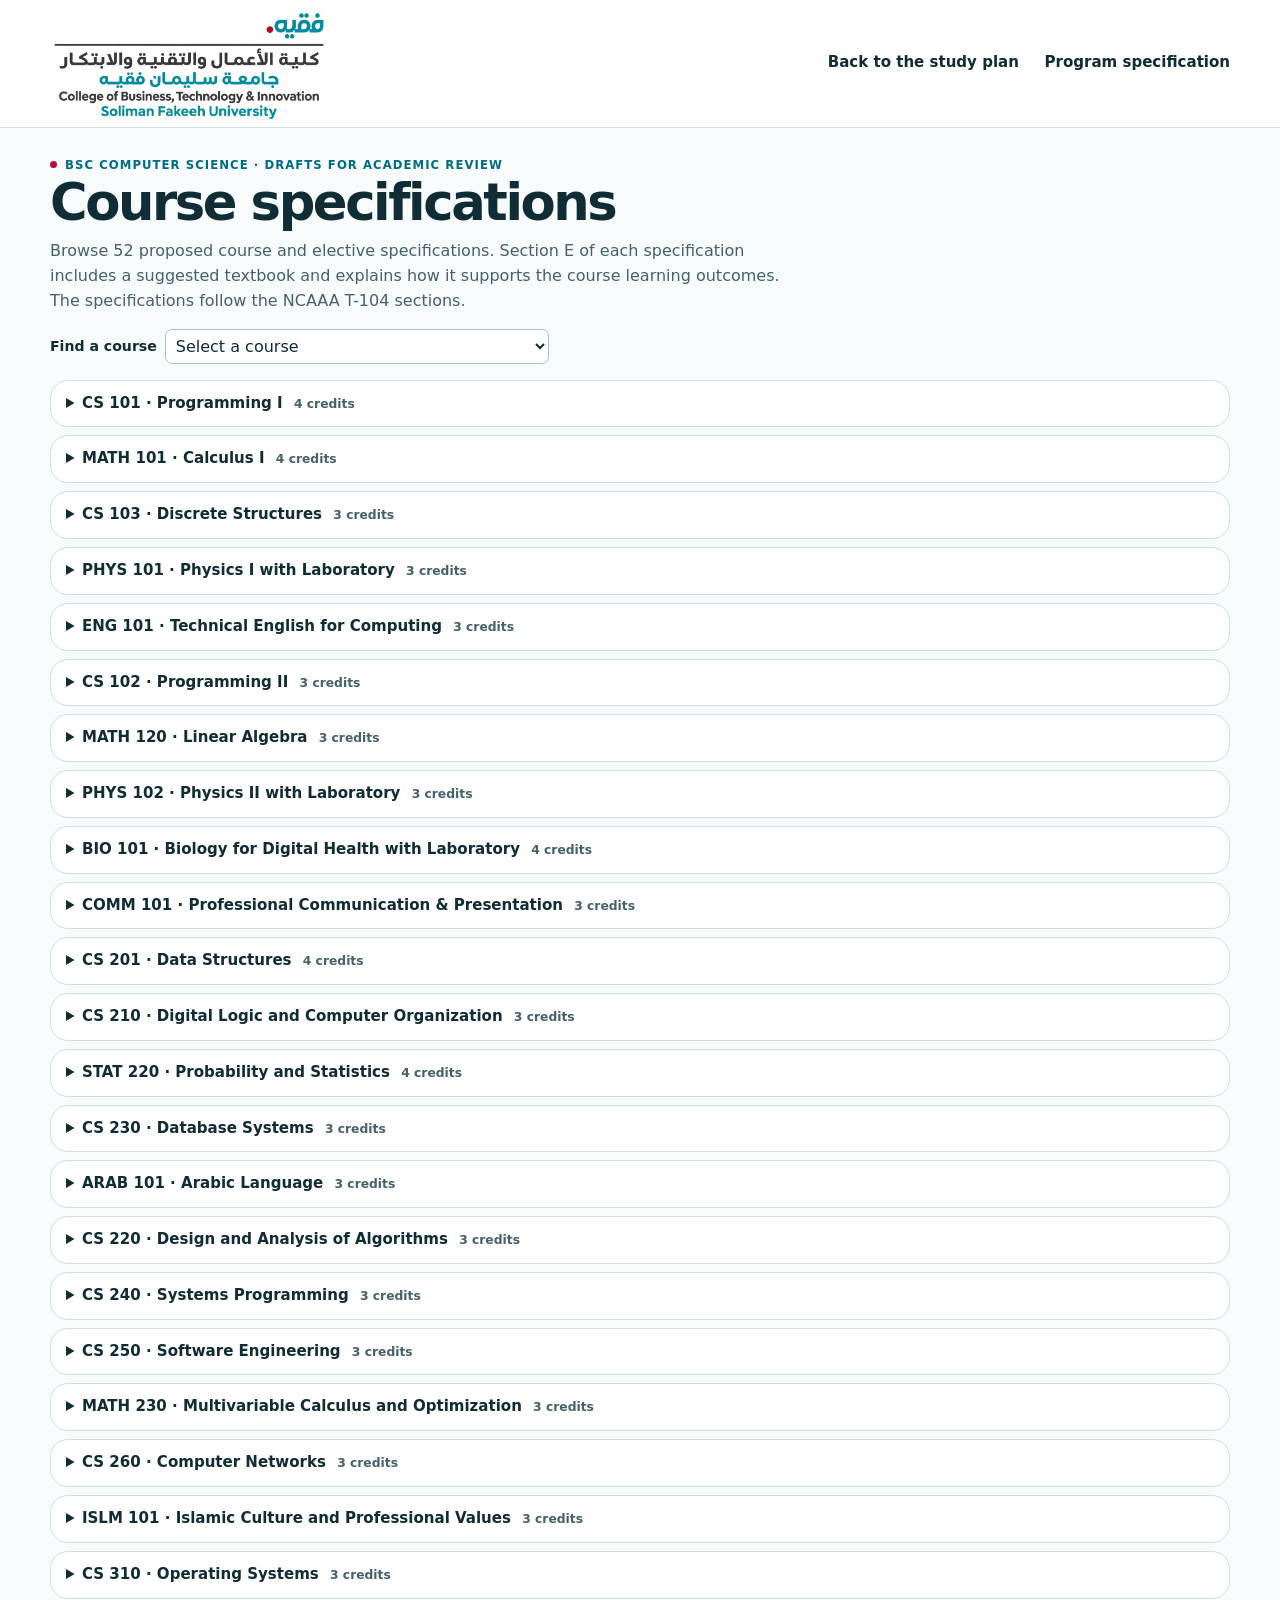
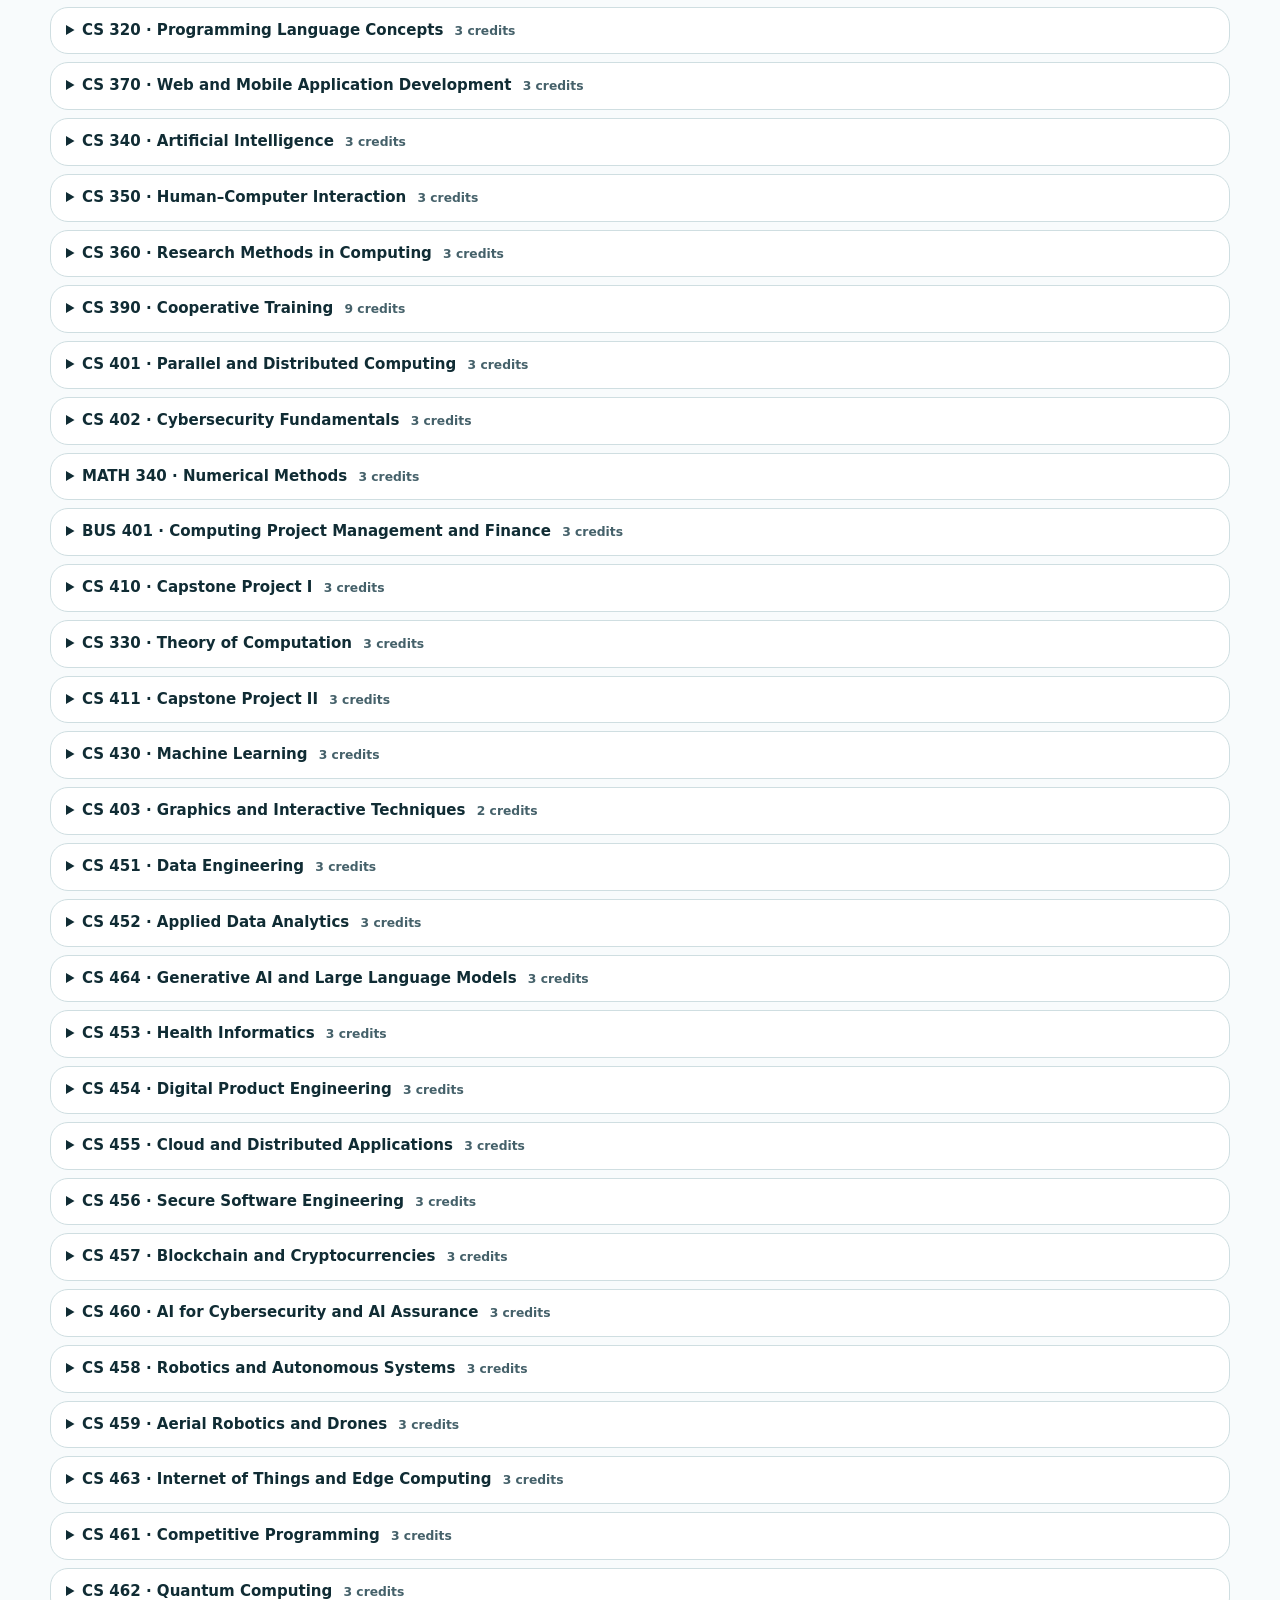
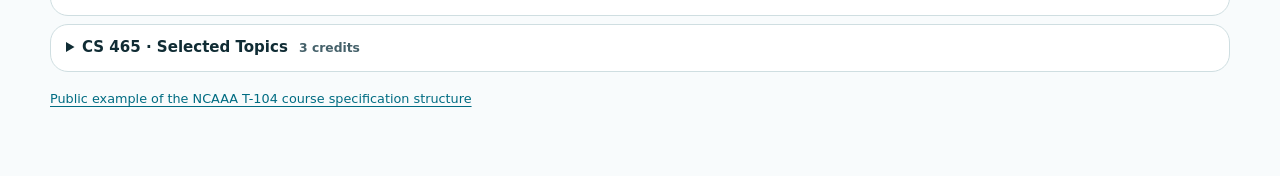
==== commit cf202d7f: "Add files via upload" ====
--- a/course-specifications.html
+++ b/course-specifications.html
@@ -5,12 +5,12 @@
   <meta name="viewport" content="width=device-width, initial-scale=1">
   <meta name="robots" content="noindex">
   <title>Course Specifications | Soliman Fakeeh University</title>
-  <link rel="stylesheet" href="./styles.css?v=20261119-names">
-  <script src="./course-specifications.js?v=20261119-names" defer></script>
+  <link rel="stylesheet" href="./styles.css?v=20261119-foundations">
+  <script src="./course-specifications.js?v=20261119-foundations" defer></script>
 </head>
 <body>
   <header class="site-header"><div class="wrap masthead">
-    <a href="./index.html" class="brand"><img src="./fakeeh-college-logo.png?v=20261119-names" alt="College of Business, Technology &amp; Innovation, Soliman Fakeeh University" width="278" height="125"></a>
+    <a href="./index.html" class="brand"><img src="./fakeeh-college-logo.png?v=20261119-foundations" alt="College of Business, Technology &amp; Innovation, Soliman Fakeeh University" width="278" height="125"></a>
     <nav aria-label="Program navigation"><a href="./index.html#study">Back to the study plan</a><a href="./index.html#specification">Program specification</a></nav>
   </div></header>
   <main class="wrap spec-page">
@@ -19,22 +19,19 @@
     <p class="spec-intro">Browse 52 proposed course and elective specifications. Section E of each specification includes a suggested textbook and explains how it supports the course learning outcomes. The specifications follow the NCAAA T-104 sections.</p>
     <div class="spec-picker">
       <label for="spec-select">Find a course</label>
-      <select id="spec-select" class="spec-select"><option value="">Choose a course</option><option value="cs-101">CS 101 · Programming I</option><option value="math-101">MATH 101 · Calculus I</option><option value="math-102">MATH 102 · Discrete Mathematics</option><option value="phys-101">PHYS 101 · Physics I with Laboratory</option><option value="eng-101">ENG 101 · Technical English for Computing</option><option value="cs-102">CS 102 · Programming II</option><option value="math-120">MATH 120 · Linear Algebra</option><option value="phys-102">PHYS 102 · Physics II with Laboratory</option><option value="bio-101">BIO 101 · Biology for Digital Health with Laboratory</option><option value="comm-101">COMM 101 · Professional Communication &amp; Presentation</option><option value="cs-201">CS 201 · Data Structures</option><option value="cs-210">CS 210 · Computer Organization and Architecture</option><option value="stat-220">STAT 220 · Probability and Statistics</option><option value="cs-230">CS 230 · Database Systems</option><option value="arab-101">ARAB 101 · Arabic Language</option><option value="cs-220">CS 220 · Design and Analysis of Algorithms</option><option value="cs-240">CS 240 · Systems Programming</option><option value="cs-250">CS 250 · Software Engineering</option><option value="math-230">MATH 230 · Multivariable Calculus and Optimization</option><option value="cs-260">CS 260 · Computer Networks</option><option value="islm-101">ISLM 101 · Islamic Culture and Professional Values</option><option value="cs-310">CS 310 · Operating Systems</option><option value="cs-320">CS 320 · Programming Language Concepts</option><option value="cs-330">CS 330 · Theory of Computation</option><option value="cs-340">CS 340 · Artificial Intelligence</option><option value="cs-350">CS 350 · Human–Computer Interaction</option><option value="cs-360">CS 360 · Research Methods in Computing</option><option value="cs-390">CS 390 · Cooperative Training</option><option value="cs-401">CS 401 · Parallel and Distributed Computing</option><option value="cs-402">CS 402 · Cybersecurity Fundamentals</option><option value="cs-403">CS 403 · Graphics and Interactive Techniques</option><option value="bus-401">BUS 401 · Computing Project Management and Finance</option><option value="cs-410">CS 410 · Capstone Project I</option><option value="cs-411">CS 411 · Capstone Project II</option><option value="cs-420">CS 420 · Software Deployment and Operations</option><option value="cs-430">CS 430 · Machine Learning</option><option value="math-340">MATH 340 · Numerical Methods</option><option value="cs-451">CS 451 · Data Engineering</option><option value="cs-452">CS 452 · Applied Data Analytics</option><option value="cs-464">CS 464 · Generative AI and Large Language Models</option><option value="cs-453">CS 453 · Health Informatics</option><option value="cs-454">CS 454 · Digital Product Engineering</option><option value="cs-455">CS 455 · Cloud and Distributed Applications</option><option value="cs-456">CS 456 · Secure Software Engineering</option><option value="cs-457">CS 457 · Blockchain and Cryptocurrencies</option><option value="cs-460">CS 460 · AI for Cybersecurity and AI Assurance</option><option value="cs-458">CS 458 · Robotics and Autonomous Systems</option><option value="cs-459">CS 459 · Aerial Robotics and Drones</option><option value="cs-463">CS 463 · Internet of Things and Edge Computing</option><option value="cs-461">CS 461 · Competitive Programming</option><option value="cs-462">CS 462 · Quantum Computing</option><option value="cs-465">CS 465 · Selected Topics</option></select>
+      <select id="spec-select" class="spec-select"><option value="">Select a course</option><option value="cs-101">CS 101 · Programming I</option><option value="math-101">MATH 101 · Calculus I</option><option value="cs-103">CS 103 · Discrete Structures</option><option value="phys-101">PHYS 101 · Physics I with Laboratory</option><option value="eng-101">ENG 101 · Technical English for Computing</option><option value="cs-102">CS 102 · Programming II</option><option value="math-120">MATH 120 · Linear Algebra</option><option value="phys-102">PHYS 102 · Physics II with Laboratory</option><option value="bio-101">BIO 101 · Biology for Digital Health with Laboratory</option><option value="comm-101">COMM 101 · Professional Communication &amp; Presentation</option><option value="cs-201">CS 201 · Data Structures</option><option value="cs-210">CS 210 · Digital Logic and Computer Organization</option><option value="stat-220">STAT 220 · Probability and Statistics</option><option value="cs-230">CS 230 · Database Systems</option><option value="arab-101">ARAB 101 · Arabic Language</option><option value="cs-220">CS 220 · Design and Analysis of Algorithms</option><option value="cs-240">CS 240 · Systems Programming</option><option value="cs-250">CS 250 · Software Engineering</option><option value="math-230">MATH 230 · Multivariable Calculus and Optimization</option><option value="cs-260">CS 260 · Computer Networks</option><option value="islm-101">ISLM 101 · Islamic Culture and Professional Values</option><option value="cs-310">CS 310 · Operating Systems</option><option value="cs-320">CS 320 · Programming Language Concepts</option><option value="cs-370">CS 370 · Web and Mobile Application Development</option><option value="cs-340">CS 340 · Artificial Intelligence</option><option value="cs-350">CS 350 · Human–Computer Interaction</option><option value="cs-360">CS 360 · Research Methods in Computing</option><option value="cs-390">CS 390 · Cooperative Training</option><option value="cs-401">CS 401 · Parallel and Distributed Computing</option><option value="cs-402">CS 402 · Cybersecurity Fundamentals</option><option value="math-340">MATH 340 · Numerical Methods</option><option value="bus-401">BUS 401 · Computing Project Management and Finance</option><option value="cs-410">CS 410 · Capstone Project I</option><option value="cs-330">CS 330 · Theory of Computation</option><option value="cs-411">CS 411 · Capstone Project II</option><option value="cs-430">CS 430 · Machine Learning</option><option value="cs-403">CS 403 · Graphics and Interactive Techniques</option><option value="cs-451">CS 451 · Data Engineering</option><option value="cs-452">CS 452 · Applied Data Analytics</option><option value="cs-464">CS 464 · Generative AI and Large Language Models</option><option value="cs-453">CS 453 · Health Informatics</option><option value="cs-454">CS 454 · Digital Product Engineering</option><option value="cs-455">CS 455 · Cloud and Distributed Applications</option><option value="cs-456">CS 456 · Secure Software Engineering</option><option value="cs-457">CS 457 · Blockchain and Cryptocurrencies</option><option value="cs-460">CS 460 · AI for Cybersecurity and AI Assurance</option><option value="cs-458">CS 458 · Robotics and Autonomous Systems</option><option value="cs-459">CS 459 · Aerial Robotics and Drones</option><option value="cs-463">CS 463 · Internet of Things and Edge Computing</option><option value="cs-461">CS 461 · Competitive Programming</option><option value="cs-462">CS 462 · Quantum Computing</option><option value="cs-465">CS 465 · Selected Topics</option></select>
     </div>
     <details class="panel disclosure spec-entry" id="cs-101">
       <summary>CS 101 · Programming I <span>4 credits</span></summary>
       <div class="detail-body">
         <h3>A. General information</h3>
         <p class="spec-meta">Required · Computer Science core · Semester 1 · 4 credits · English</p>
-        <p>Learn to design, trace, test, and document programs in Python.</p><p><strong>Prerequisites</strong> Open entry within the program. Standard program progression applies.</p><p><strong>Mode and contact</strong> In-person teaching. 45 lecture hours and 30 practical hours over 15 teaching weeks.</p><h3>B. Course learning outcomes and assessment methods</h3>
-        <div class="table-scroll"><table><thead><tr><th scope="col">Code</th><th scope="col">Learning outcome</th><th scope="col">Program alignment</th><th scope="col">Teaching strategy</th><th scope="col">Evidence</th></tr></thead><tbody><tr><td>CLO 1</td><td>Explain how control flow and data representations affect a program.</td><td>K3 (I)</td><td>Short lectures, demonstrations, supervised laboratory work, and individual problem solving.</td><td>Examination questions and lab explanations</td></tr><tr><td>CLO 2</td><td>Trace an algorithm and identify an error using a test case.</td><td>S1 (I)</td><td>Short lectures, demonstrations, supervised laboratory work, and individual problem solving.</td><td>Laboratory tasks, reports, and practical assessment</td></tr><tr><td>CLO 3</td><td>Implement and test a modular Python program from a written specification.</td><td>S2 (I)</td><td>Short lectures, demonstrations, supervised laboratory work, and individual problem solving.</td><td>Laboratory tasks, reports, and practical assessment</td></tr></tbody></table></div>
-        <h3>C. Course content</h3>
-        <div class="table-scroll"><table><thead><tr><th scope="col">Topic</th><th scope="col">Planned contact hours</th></tr></thead><tbody><tr><td>Problem decomposition and representations</td><td>13</td></tr><tr><td>Types, expressions, and input/output</td><td>13</td></tr><tr><td>Selection and iteration</td><td>13</td></tr><tr><td>Functions, recursion, and scope</td><td>12</td></tr><tr><td>Strings, collections, and file input/output</td><td>12</td></tr><tr><td>Program readability, IDE debugging, test case design, and version control</td><td>12</td></tr></tbody></table></div><h3>D. Student assessment activities</h3>
-        <div class="table-scroll"><table><thead><tr><th scope="col">Assessment activity</th><th scope="col">Timing</th><th scope="col">Weight</th></tr></thead><tbody><tr><td>Lab work and reports</td><td>Throughout</td><td>30%</td></tr><tr><td>Quizzes and midterm</td><td>First half</td><td>25%</td></tr><tr><td>Applied practical task</td><td>Late semester</td><td>20%</td></tr><tr><td>Final examination</td><td>End of semester</td><td>25%</td></tr></tbody></table></div>
-        <h3>E. Learning resources and facilities</h3>
-        <div class="course-readings"><h4>Suggested textbook</h4><p><a href="https://www.oreilly.com/library/view/think-python-3rd/9781098155421/" target="_blank" rel="noopener noreferrer" dir="auto">Think Python: How to Think Like a Computer Scientist</a> · Allen B. Downey · O’Reilly · 3rd ed. · 2024</p><p>Use the examples and exercises to trace control flow, choose data representations, and build and debug small modular Python programs.</p></div>
-        <p><strong>Additional materials</strong> Python Tutorial and laboratory exercises in the college LMS.</p>
-        <p><strong>Facilities</strong> Teaching laboratory with course-specific software, accessible workstations, and controlled use of relevant datasets and computing resources.</p>
+        <p>Understand the main ideas and layers of computing, then design, trace, test and document programs in Python.</p><p><strong>Prerequisites</strong> Open entry within the program. Standard program progression applies.</p><p><strong>Mode and contact</strong> In-person teaching. 45 lecture hours and 30 practical hours over 15 teaching weeks.</p><h3>B. Course learning outcomes and assessment methods</h3>
+        <div class="table-scroll"><table><thead><tr><th scope="col">Code</th><th scope="col">Learning outcome</th><th scope="col">Program alignment</th><th scope="col">Teaching strategy</th><th scope="col">Evidence</th></tr></thead><tbody><tr><td>CLO 1</td><td>Explain how data, hardware, operating systems, networks and applications interact in a familiar computing system.</td><td>K2 (I)</td><td>Lectures, worked examples, supervised practice and individual problem solving.</td><td>Aligned examinations, problem sets, code, laboratory evidence and individual explanation.</td></tr><tr><td>CLO 2</td><td>Explain how control flow, abstraction and data representations affect a program.</td><td>K3 (I)</td><td>Lectures, worked examples, supervised practice and individual problem solving.</td><td>Aligned examinations, problem sets, code, laboratory evidence and individual explanation.</td></tr><tr><td>CLO 3</td><td>Trace an algorithm and identify an error using a test case.</td><td>S1 (I)</td><td>Lectures, worked examples, supervised practice and individual problem solving.</td><td>Aligned examinations, problem sets, code, laboratory evidence and individual explanation.</td></tr><tr><td>CLO 4</td><td>Implement, test and document a modular Python program from a written specification.</td><td>S2 (I)</td><td>Lectures, worked examples, supervised practice and individual problem solving.</td><td>Aligned examinations, problem sets, code, laboratory evidence and individual explanation.</td></tr></tbody></table></div><h3>C. Course content</h3>
+        <div class="table-scroll"><table><thead><tr><th scope="col">Topic</th><th scope="col">Planned contact hours</th></tr></thead><tbody><tr><td>Computing as a discipline: algorithms, abstraction, data and information; relationships among CS, IS, IT and cybersecurity</td><td>6</td></tr><tr><td>Hardware, software, operating systems, networks and databases; an introductory map of AI and emerging computing technologies</td><td>6</td></tr><tr><td>Problem decomposition, representations, types, expressions and input/output</td><td>12</td></tr><tr><td>Selection and iteration</td><td>12</td></tr><tr><td>Functions, recursion and scope</td><td>15</td></tr><tr><td>Strings, collections and file input/output</td><td>12</td></tr><tr><td>Program readability, debugging, test design and version control; responsible use and disclosure of AI assistance</td><td>12</td></tr></tbody></table></div><h3>D. Student assessment activities</h3>
+        <div class="table-scroll"><table><thead><tr><th scope="col">Assessment activity</th><th scope="col">Timing</th><th scope="col">Weight</th></tr></thead><tbody><tr><td>Computing foundations and representation tasks</td><td>Early semester</td><td>10%</td></tr><tr><td>Individual programming laboratories</td><td>Throughout</td><td>30%</td></tr><tr><td>Quizzes and midterm</td><td>First half</td><td>20%</td></tr><tr><td>Supervised programming practical</td><td>Late semester</td><td>15%</td></tr><tr><td>Final examination</td><td>End of semester</td><td>25%</td></tr></tbody></table></div><h3>E. Learning resources and facilities</h3>
+        <div class="course-readings"><h4>Suggested textbook</h4><p><a href="https://www.oreilly.com/library/view/think-python-3rd/9781098155421/" target="_blank" rel="noopener noreferrer" dir="auto">Think Python: How to Think Like a Computer Scientist</a> · Allen B. Downey · O’Reilly · 3rd ed. · 2024</p><p>Use the Python programming chapters for the substantial coding component. Supply a short computing foundations unit covering abstraction, data, hardware/software layers, networks, databases, AI and emerging technologies.</p></div>
+        <p><strong>Additional materials</strong> Computing foundations readings, MIT introductory computing materials, the Python Tutorial, and supervised programming exercises. The first two units orient students to the discipline; later required courses develop their technical depth.</p><p><strong>Facilities</strong> Teaching laboratory with course-specific software, accessible workstations, and controlled use of relevant datasets and computing resources.</p>
         <h3>F. Assessment of course quality</h3>
         <p>Course faculty and program coordinator review outcome attainment, student feedback, assessment moderation, and the end-of-course report after each delivery. Placement review also includes host feedback.</p>
         <h3>G. Specification approval data</h3>
@@ -61,20 +58,18 @@
         <p>Draft for academic review. Committee, decision reference, and approval date are pending.</p>
       </div>
     </details>
-<details class="panel disclosure spec-entry" id="math-102">
-      <summary>MATH 102 · Discrete Mathematics <span>3 credits</span></summary>
+<details class="panel disclosure spec-entry" id="cs-103">
+      <summary>CS 103 · Discrete Structures <span>3 credits</span></summary>
       <div class="detail-body">
         <h3>A. General information</h3>
         <p class="spec-meta">Required · College requirements · Semester 1 · 3 credits · English</p>
-        <p>Develop the discrete reasoning needed for algorithms, proofs, and data structures.</p><p><strong>Prerequisites</strong> Open entry within the program. Standard program progression applies.</p><p><strong>Mode and contact</strong> In-person teaching. 45 lecture hours and 0 practical hours over 15 teaching weeks.</p><h3>B. Course learning outcomes and assessment methods</h3>
-        <div class="table-scroll"><table><thead><tr><th scope="col">Code</th><th scope="col">Learning outcome</th><th scope="col">Program alignment</th><th scope="col">Teaching strategy</th><th scope="col">Evidence</th></tr></thead><tbody><tr><td>CLO 1</td><td>Explain how discrete structures represent relationships and processes.</td><td>K1 (I)</td><td>Class instruction, guided problem solving, discussion, and independent practice.</td><td>Written and oral checks of understanding</td></tr><tr><td>CLO 2</td><td>Construct a valid proof or counterexample for a discrete problem.</td><td>S1 (I)</td><td>Class instruction, guided problem solving, discussion, and independent practice.</td><td>Problem sets and exam tasks</td></tr><tr><td>CLO 3</td><td>Check a counting or graph solution against a small constructed example.</td><td>S4 (I)</td><td>Class instruction, guided problem solving, discussion, and independent practice.</td><td>Problem sets and exam tasks</td></tr></tbody></table></div>
-        <h3>C. Course content</h3>
+        <p>Use logic, proof, sets, relations, counting, graphs and trees to model and reason about computing problems.</p><p><strong>Prerequisites</strong> Open entry within the program. These three credits are classified as mathematics and statistics in the ABET and ETEC allocations. The CS prefix identifies academic ownership; the credits are not also counted in the CS core.</p><p><strong>Mode and contact</strong> In-person teaching. 45 lecture hours and 0 practical hours over 15 teaching weeks.</p><h3>B. Course learning outcomes and assessment methods</h3>
+        <div class="table-scroll"><table><thead><tr><th scope="col">Code</th><th scope="col">Learning outcome</th><th scope="col">Program alignment</th><th scope="col">Teaching strategy</th><th scope="col">Evidence</th></tr></thead><tbody><tr><td>CLO 1</td><td>Explain how discrete structures represent relationships and processes.</td><td>K1 (I)</td><td>Worked proofs, formal models, structured problem solving and individual mathematical reasoning.</td><td>Proofs, counterexamples, model-construction tasks, problem sets and written examinations.</td></tr><tr><td>CLO 2</td><td>Construct a valid proof or counterexample for a discrete problem.</td><td>S1 (I)</td><td>Worked proofs, formal models, structured problem solving and individual mathematical reasoning.</td><td>Proofs, counterexamples, model-construction tasks, problem sets and written examinations.</td></tr><tr><td>CLO 3</td><td>Check a counting or graph solution against a small constructed example.</td><td>S4 (I)</td><td>Worked proofs, formal models, structured problem solving and individual mathematical reasoning.</td><td>Proofs, counterexamples, model-construction tasks, problem sets and written examinations.</td></tr></tbody></table></div><h3>C. Course content</h3>
         <div class="table-scroll"><table><thead><tr><th scope="col">Topic</th><th scope="col">Planned contact hours</th></tr></thead><tbody><tr><td>Sets, relations, functions, and cardinality</td><td>8</td></tr><tr><td>Propositional and predicate logic, inference, and normal forms</td><td>8</td></tr><tr><td>Proof by induction and contradiction, recursive definitions</td><td>8</td></tr><tr><td>Counting, permutations, combinations, and pigeonhole reasoning</td><td>7</td></tr><tr><td>Modular arithmetic and order notation</td><td>7</td></tr><tr><td>Graph and tree basics with discrete probability examples</td><td>7</td></tr></tbody></table></div><h3>D. Student assessment activities</h3>
         <div class="table-scroll"><table><thead><tr><th scope="col">Assessment activity</th><th scope="col">Timing</th><th scope="col">Weight</th></tr></thead><tbody><tr><td>Assignments and quizzes</td><td>Throughout</td><td>25%</td></tr><tr><td>Midterm</td><td>Mid-semester</td><td>25%</td></tr><tr><td>Applied assignment</td><td>Late semester</td><td>15%</td></tr><tr><td>Final examination</td><td>End of semester</td><td>35%</td></tr></tbody></table></div>
         <h3>E. Learning resources and facilities</h3>
-        <div class="course-readings"><h4>Suggested textbook</h4><p><a href="https://www.mheducation.com/highered/product/discrete-mathematics-and-its-applications-rosen.html" target="_blank" rel="noopener noreferrer" dir="auto">Discrete Mathematics and Its Applications</a> · Kenneth H. Rosen · McGraw Hill · 2025 release</p><p>Use the logic, proof, counting, and graph chapters to construct arguments, counterexamples, and small verification cases.</p></div>
-        <p><strong>Additional materials</strong> Mathematics for Computer Science, MIT OpenCourseWare, and problem sets.</p>
-        <p><strong>Facilities</strong> Accessible teaching room, learning management system, and library access.</p>
+        <div class="course-readings"><h4>Suggested textbook</h4><p><a href="https://www.mheducation.com/highered/product/discrete-mathematics-and-its-applications-rosen.html" target="_blank" rel="noopener noreferrer" dir="auto">Discrete Mathematics and Its Applications</a> · Kenneth H. Rosen · McGraw Hill · 2025 release</p><p>Use the logic, proof, sets, relations, counting, recurrence, graph and tree chapters for formal reasoning and computing applications. Retain mathematical rigor despite the CS course prefix.</p></div>
+        <p><strong>Additional materials</strong> Rosen problem sets and MIT Mathematics for Computer Science materials. Formal reasoning and proof remain central to assessment.</p><p><strong>Facilities</strong> Accessible teaching room, learning management system, and library access.</p>
         <h3>F. Assessment of course quality</h3>
         <p>Course faculty and program coordinator review outcome attainment, student feedback, assessment moderation, and the end-of-course report after each delivery. Placement review also includes host feedback.</p>
         <h3>G. Specification approval data</h3>
@@ -129,14 +124,11 @@
         <h3>A. General information</h3>
         <p class="spec-meta">Required · Computer Science core · Semester 2 · 3 credits · English</p>
         <p>Design and test object-oriented programs in Python and explore alternative programming styles.</p><p><strong>Prerequisites</strong> CS 101. Standard program progression applies.</p><p><strong>Mode and contact</strong> In-person teaching. 30 lecture hours and 30 practical hours over 15 teaching weeks.</p><h3>B. Course learning outcomes and assessment methods</h3>
-        <div class="table-scroll"><table><thead><tr><th scope="col">Code</th><th scope="col">Learning outcome</th><th scope="col">Program alignment</th><th scope="col">Teaching strategy</th><th scope="col">Evidence</th></tr></thead><tbody><tr><td>CLO 1</td><td>Explain composition, dynamic dispatch, and functional abstraction.</td><td>K3 (P)</td><td>Short lectures, demonstrations, supervised laboratory work, and individual problem solving.</td><td>Examination questions and lab explanations</td></tr><tr><td>CLO 2</td><td>Build and test an object-oriented program using interfaces.</td><td>S2 (P)</td><td>Short lectures, demonstrations, supervised laboratory work, and individual problem solving.</td><td>Laboratory tasks, reports, and practical assessment</td></tr><tr><td>CLO 3</td><td>Review a peer contribution and resolve documented defects.</td><td>V2 (I)</td><td>Short lectures, demonstrations, supervised laboratory work, and individual problem solving.</td><td>Lab records and professional-practice rubric</td></tr></tbody></table></div>
-        <h3>C. Course content</h3>
-        <div class="table-scroll"><table><thead><tr><th scope="col">Topic</th><th scope="col">Planned contact hours</th></tr></thead><tbody><tr><td>Abstract data types, classes, and objects</td><td>10</td></tr><tr><td>Encapsulation, interfaces, and composition</td><td>10</td></tr><tr><td>Inheritance, polymorphism, and dynamic dispatch</td><td>10</td></tr><tr><td>Exceptions, test design, and debugging</td><td>10</td></tr><tr><td>Recursion, higher-order functions, and basic functional patterns</td><td>10</td></tr><tr><td>Team development and review in a shared repository</td><td>10</td></tr></tbody></table></div><h3>D. Student assessment activities</h3>
-        <div class="table-scroll"><table><thead><tr><th scope="col">Assessment activity</th><th scope="col">Timing</th><th scope="col">Weight</th></tr></thead><tbody><tr><td>Lab work and reports</td><td>Throughout</td><td>30%</td></tr><tr><td>Quizzes and midterm</td><td>First half</td><td>25%</td></tr><tr><td>Applied practical task</td><td>Late semester</td><td>20%</td></tr><tr><td>Final examination</td><td>End of semester</td><td>25%</td></tr></tbody></table></div>
-        <h3>E. Learning resources and facilities</h3>
+        <div class="table-scroll"><table><thead><tr><th scope="col">Code</th><th scope="col">Learning outcome</th><th scope="col">Program alignment</th><th scope="col">Teaching strategy</th><th scope="col">Evidence</th></tr></thead><tbody><tr><td>CLO 1</td><td>Explain composition, dynamic dispatch, typed collections and functional abstraction.</td><td>K3 (P)</td><td>Lectures, worked examples, supervised practice and individual problem solving.</td><td>Aligned examinations, problem sets, code, laboratory evidence and individual explanation.</td></tr><tr><td>CLO 2</td><td>Build, document and test a modular object-oriented program with reusable interfaces and type annotations.</td><td>S2 (P)</td><td>Lectures, worked examples, supervised practice and individual problem solving.</td><td>Aligned examinations, problem sets, code, laboratory evidence and individual explanation.</td></tr><tr><td>CLO 3</td><td>Review a peer contribution, explain individual code and resolve documented defects.</td><td>V2 (I)</td><td>Lectures, worked examples, supervised practice and individual problem solving.</td><td>Aligned examinations, problem sets, code, laboratory evidence and individual explanation.</td></tr></tbody></table></div><h3>C. Course content</h3>
+        <div class="table-scroll"><table><thead><tr><th scope="col">Topic</th><th scope="col">Planned contact hours</th></tr></thead><tbody><tr><td>Abstract data types, classes, objects and modular interfaces</td><td>9</td></tr><tr><td>Encapsulation, contracts, composition and reusable components</td><td>9</td></tr><tr><td>Inheritance, polymorphism and dynamic dispatch</td><td>9</td></tr><tr><td>Exceptions, debugging, unit tests, test boundaries and coverage</td><td>9</td></tr><tr><td>Typed collections, iterators, Python type annotations and introductory generic abstractions</td><td>8</td></tr><tr><td>Recursion, higher-order functions, immutability and functional patterns</td><td>8</td></tr><tr><td>Team development, individual code review and refactoring in a shared repository</td><td>8</td></tr></tbody></table></div><h3>D. Student assessment activities</h3>
+        <div class="table-scroll"><table><thead><tr><th scope="col">Assessment activity</th><th scope="col">Timing</th><th scope="col">Weight</th></tr></thead><tbody><tr><td>Individual coding and automated tests</td><td>Throughout</td><td>30%</td></tr><tr><td>Quizzes and midterm</td><td>First half</td><td>20%</td></tr><tr><td>Component refactoring and individual code review</td><td>Late semester</td><td>25%</td></tr><tr><td>Final practical and written assessment</td><td>End of semester</td><td>25%</td></tr></tbody></table></div><h3>E. Learning resources and facilities</h3>
         <div class="course-readings"><h4>Suggested textbook</h4><p><a href="https://www.oreilly.com/library/view/python-object-oriented-programming/9781836642596/" target="_blank" rel="noopener noreferrer" dir="auto">Python Object-Oriented Programming</a> · Steven F. Lott and Dusty Phillips · Packt · 5th ed. · 2025</p><p>Use the design and testing chapters to practice composition, polymorphism, and interface-based Python design in code-review exercises.</p></div>
-        <p><strong>Additional materials</strong> Python Tutorial and curated object-oriented programming labs.</p>
-        <p><strong>Facilities</strong> Teaching laboratory with course-specific software, accessible workstations, and controlled use of relevant datasets and computing resources.</p>
+        <p><strong>Additional materials</strong> Python Tutorial and curated object-oriented programming labs.</p><p><strong>Facilities</strong> Teaching laboratory with course-specific software, accessible workstations, and controlled use of relevant datasets and computing resources.</p>
         <h3>F. Assessment of course quality</h3>
         <p>Course faculty and program coordinator review outcome attainment, student feedback, assessment moderation, and the end-of-course report after each delivery. Placement review also includes host feedback.</p>
         <h3>G. Specification approval data</h3>
@@ -231,7 +223,7 @@
       <div class="detail-body">
         <h3>A. General information</h3>
         <p class="spec-meta">Required · Computer Science core · Semester 3 · 4 credits · English</p>
-        <p>Implement data structures and analyze trade-offs among their operations.</p><p><strong>Prerequisites</strong> CS 102, MATH 102. Standard program progression applies.</p><p><strong>Mode and contact</strong> In-person teaching. 45 lecture hours and 30 practical hours over 15 teaching weeks.</p><h3>B. Course learning outcomes and assessment methods</h3>
+        <p>Implement data structures and analyze trade-offs among their operations.</p><p><strong>Prerequisites</strong> CS 102, CS 103. Standard program progression applies.</p><p><strong>Mode and contact</strong> In-person teaching. 45 lecture hours and 30 practical hours over 15 teaching weeks.</p><h3>B. Course learning outcomes and assessment methods</h3>
         <div class="table-scroll"><table><thead><tr><th scope="col">Code</th><th scope="col">Learning outcome</th><th scope="col">Program alignment</th><th scope="col">Teaching strategy</th><th scope="col">Evidence</th></tr></thead><tbody><tr><td>CLO 1</td><td>Explain invariants and growth rates for common structures.</td><td>K1 (P)</td><td>Short lectures, demonstrations, supervised laboratory work, and individual problem solving.</td><td>Examination questions and lab explanations</td></tr><tr><td>CLO 2</td><td>Compare structures for time and space under an application workload.</td><td>S1 (P)</td><td>Short lectures, demonstrations, supervised laboratory work, and individual problem solving.</td><td>Laboratory tasks, reports, and practical assessment</td></tr><tr><td>CLO 3</td><td>Implement, test, and benchmark a data structure.</td><td>S2 (P)</td><td>Short lectures, demonstrations, supervised laboratory work, and individual problem solving.</td><td>Laboratory tasks, reports, and practical assessment</td></tr></tbody></table></div>
         <h3>C. Course content</h3>
         <div class="table-scroll"><table><thead><tr><th scope="col">Topic</th><th scope="col">Planned contact hours</th></tr></thead><tbody><tr><td>Asymptotic analysis and invariants</td><td>13</td></tr><tr><td>Lists, stacks, queues, and iterators</td><td>13</td></tr><tr><td>Trees and balanced search</td><td>13</td></tr><tr><td>Hashing and maps</td><td>12</td></tr><tr><td>Heaps, priority queues, and graphs</td><td>12</td></tr><tr><td>Searching, sorting, traversal, and benchmarking</td><td>12</td></tr></tbody></table></div><h3>D. Student assessment activities</h3>
@@ -247,20 +239,16 @@
       </div>
     </details>
 <details class="panel disclosure spec-entry" id="cs-210">
-      <summary>CS 210 · Computer Organization and Architecture <span>3 credits</span></summary>
+      <summary>CS 210 · Digital Logic and Computer Organization <span>3 credits</span></summary>
       <div class="detail-body">
         <h3>A. General information</h3>
         <p class="spec-meta">Required · Computer Science core · Semester 3 · 3 credits · English</p>
-        <p>Connect hardware organization and instruction execution to the behavior of software.</p><p><strong>Prerequisites</strong> CS 102. Standard program progression applies.</p><p><strong>Mode and contact</strong> In-person teaching. 30 lecture hours and 30 practical hours over 15 teaching weeks.</p><h3>B. Course learning outcomes and assessment methods</h3>
-        <div class="table-scroll"><table><thead><tr><th scope="col">Code</th><th scope="col">Learning outcome</th><th scope="col">Program alignment</th><th scope="col">Teaching strategy</th><th scope="col">Evidence</th></tr></thead><tbody><tr><td>CLO 1</td><td>Explain instruction execution and the memory hierarchy.</td><td>K2 (P)</td><td>Short lectures, demonstrations, supervised laboratory work, and individual problem solving.</td><td>Examination questions and lab explanations</td></tr><tr><td>CLO 2</td><td>Analyze a processor or cache performance trade-off.</td><td>S1 (P)</td><td>Short lectures, demonstrations, supervised laboratory work, and individual problem solving.</td><td>Laboratory tasks, reports, and practical assessment</td></tr><tr><td>CLO 3</td><td>Use a simulator to test a hardware–software performance hypothesis.</td><td>S4 (P)</td><td>Short lectures, demonstrations, supervised laboratory work, and individual problem solving.</td><td>Laboratory tasks, reports, and practical assessment</td></tr></tbody></table></div>
-        <h3>C. Course content</h3>
-        <div class="table-scroll"><table><thead><tr><th scope="col">Topic</th><th scope="col">Planned contact hours</th></tr></thead><tbody><tr><td>Evolution of computers and their uses</td><td>9</td></tr><tr><td>Binary representation, compression, and Boolean logic</td><td>9</td></tr><tr><td>Combinational and sequential circuits</td><td>9</td></tr><tr><td>Stored-program architecture, instruction sets, and assembly</td><td>9</td></tr><tr><td>Processors, datapaths, and performance</td><td>8</td></tr><tr><td>Memory hierarchy, caching, and interconnection</td><td>8</td></tr><tr><td>Input/output, interrupts, and laboratory simulation</td><td>8</td></tr></tbody></table></div><h3>D. Student assessment activities</h3>
-        <div class="table-scroll"><table><thead><tr><th scope="col">Assessment activity</th><th scope="col">Timing</th><th scope="col">Weight</th></tr></thead><tbody><tr><td>Lab work and reports</td><td>Throughout</td><td>30%</td></tr><tr><td>Quizzes and midterm</td><td>First half</td><td>25%</td></tr><tr><td>Applied practical task</td><td>Late semester</td><td>20%</td></tr><tr><td>Final examination</td><td>End of semester</td><td>25%</td></tr></tbody></table></div>
-        <h3>E. Learning resources and facilities</h3>
-        <div class="course-readings"><h4>Suggested textbook</h4><p><a href="https://www.jblearning.com/science-technology/computing/computer-architecture/productdetails/9781284259438" target="_blank" rel="noopener noreferrer" dir="auto">Essentials of Computer Organization and Architecture</a> · Linda Null · Jones &amp; Bartlett Learning · 6th ed. · © 2024</p><p>Use instruction execution, processor organization, and memory hierarchy chapters to explain performance trade-offs and design simulator experiments.</p><h4>Supplementary reading</h4><ul><li><a href="https://shop.elsevier.com/books/computer-organization-and-design-risc-v-edition/patterson/978-0-12-820331-6" target="_blank" rel="noopener noreferrer" dir="auto">Computer Organization and Design RISC-V Edition: The Hardware Software Interface</a> · David A. Patterson and John L. Hennessy · Morgan Kaufmann · 2nd ed. · 2020<br>Use the RISC-V instruction and datapath examples for architecture-specific simulation exercises.</li></ul></div>
-        <p><strong>Additional materials</strong> Course notes and assigned materials in the college learning management system.</p>
-        <p><strong>Facilities</strong> Teaching laboratory with course-specific software, accessible workstations, and controlled use of relevant datasets and computing resources.</p>
-        <h3>F. Assessment of course quality</h3>
+        <p>Design and test digital building blocks, connect them into a simple processor, and relate instruction execution and memory organization to software behavior.</p><p><strong>Prerequisites</strong> CS 102, CS 103. Standard program progression applies.</p><p><strong>Mode and contact</strong> In-person teaching. 30 lecture hours and 30 practical hours over 15 teaching weeks.</p><h3>B. Course learning outcomes and assessment methods</h3>
+        <div class="table-scroll"><table><thead><tr><th scope="col">Code</th><th scope="col">Learning outcome</th><th scope="col">Program alignment</th><th scope="col">Teaching strategy</th><th scope="col">Evidence</th></tr></thead><tbody><tr><td>CLO 1</td><td>Explain how digital building blocks, processor organization, instruction execution and memory support software.</td><td>K2 (P)</td><td>Worked designs, supervised circuit and assembly laboratories, and processor construction.</td><td>Circuit designs, component tests, processor verification, assembly tasks, performance investigation and examinations.</td></tr><tr><td>CLO 2</td><td>Analyze data representations and processor or cache performance using justified calculations.</td><td>S1 (P)</td><td>Worked designs, supervised circuit and assembly laboratories, and processor construction.</td><td>Circuit designs, component tests, processor verification, assembly tasks, performance investigation and examinations.</td></tr><tr><td>CLO 3</td><td>Design and prototype combinational and sequential circuits and a small processor using a logic simulator.</td><td>S2 (P)</td><td>Worked designs, supervised circuit and assembly laboratories, and processor construction.</td><td>Circuit designs, component tests, processor verification, assembly tasks, performance investigation and examinations.</td></tr><tr><td>CLO 4</td><td>Verify component and processor correctness with test benches and investigate hardware-software performance experimentally.</td><td>S4 (P)</td><td>Worked designs, supervised circuit and assembly laboratories, and processor construction.</td><td>Circuit designs, component tests, processor verification, assembly tasks, performance investigation and examinations.</td></tr></tbody></table></div><h3>C. Course content</h3>
+        <div class="table-scroll"><table><thead><tr><th scope="col">Topic</th><th scope="col">Planned contact hours</th></tr></thead><tbody><tr><td>Evolution of computers, system layers, stored-program organization and digital versus analog systems</td><td>2</td></tr><tr><td>Binary and hexadecimal numbers, signed integers, floating-point data, character encoding and data conversion</td><td>6</td></tr><tr><td>Logic gates, truth tables, Boolean algebra, simplification and sum-of-products representations</td><td>6</td></tr><tr><td>Combinational design: adders, multiplexers, decoders, comparators and the ALU</td><td>6</td></tr><tr><td>Sequential design: clocks, flip-flops, registers, counters and finite-state control</td><td>6</td></tr><tr><td>Construction and verification of a small processor using datapath, control, registers and memory</td><td>8</td></tr><tr><td>Instruction sets, addressing, assembly programming, subroutines and high-level-to-machine execution</td><td>8</td></tr><tr><td>Memory hierarchy, caching, buses and data layout</td><td>6</td></tr><tr><td>Processor performance, introductory pipelining, multi-core comparison and performance measurement</td><td>6</td></tr><tr><td>Input/output, interrupts, hardware-software interfaces and integrated simulator experiments</td><td>6</td></tr></tbody></table></div><h3>D. Student assessment activities</h3>
+        <div class="table-scroll"><table><thead><tr><th scope="col">Assessment activity</th><th scope="col">Timing</th><th scope="col">Weight</th></tr></thead><tbody><tr><td>Circuit and component construction laboratories</td><td>Throughout</td><td>25%</td></tr><tr><td>Data representation and architecture midterm</td><td>Mid-semester</td><td>20%</td></tr><tr><td>Small processor construction and individual verification</td><td>Late semester</td><td>30%</td></tr><tr><td>Final examination including assembly and performance</td><td>End of semester</td><td>25%</td></tr></tbody></table></div><h3>E. Learning resources and facilities</h3>
+        <div class="course-readings"><h4>Suggested textbook</h4><p><a href="https://www.jblearning.com/science-technology/computing/computer-architecture/productdetails/9781284259438" target="_blank" rel="noopener noreferrer" dir="auto">Essentials of Computer Organization and Architecture</a> · Linda Null · Jones &amp; Bartlett Learning · 6th ed. · © 2024</p><p>Use the representation, Boolean algebra, circuit design, processor, assembly, memory and I/O chapters. Assess circuit construction, simulated processor correctness and hardware-software performance.</p><h4>Supplementary reading</h4><ul><li><a href="https://shop.elsevier.com/books/computer-organization-and-design-risc-v-edition/patterson/978-0-12-820331-6" target="_blank" rel="noopener noreferrer" dir="auto">Computer Organization and Design RISC-V Edition: The Hardware Software Interface</a> · David A. Patterson and John L. Hennessy · Morgan Kaufmann · 2nd ed. · 2020<br>Use the RISC-V instruction and datapath examples for architecture-specific simulation exercises.</li></ul></div>
+        <p><strong>Additional materials</strong> Logic-circuit and instruction-set simulators, supplied test benches, assembly exercises, and component construction laboratories. Students prototype an ALU, registers, memory and a small processor in simulation.</p><p><strong>Facilities</strong> Computing laboratory with logic-circuit and instruction-set simulators, supplied test benches, assembly tools and accessible workstations.</p><h3>F. Assessment of course quality</h3>
         <p>Course faculty and program coordinator review outcome attainment, student feedback, assessment moderation, and the end-of-course report after each delivery. Placement review also includes host feedback.</p>
         <h3>G. Specification approval data</h3>
         <p>Draft for academic review. Committee, decision reference, and approval date are pending.</p>
@@ -271,7 +259,7 @@
       <div class="detail-body">
         <h3>A. General information</h3>
         <p class="spec-meta">Required · College requirements · Semester 3 · 4 credits · English</p>
-        <p>Use probability and statistical inference to reason about uncertainty and data.</p><p><strong>Prerequisites</strong> MATH 101, MATH 102. Standard program progression applies.</p><p><strong>Mode and contact</strong> In-person teaching. 45 lecture hours and 30 practical hours over 15 teaching weeks.</p><h3>B. Course learning outcomes and assessment methods</h3>
+        <p>Use probability and statistical inference to reason about uncertainty and data.</p><p><strong>Prerequisites</strong> MATH 101, CS 103. Standard program progression applies.</p><p><strong>Mode and contact</strong> In-person teaching. 45 lecture hours and 30 practical hours over 15 teaching weeks.</p><h3>B. Course learning outcomes and assessment methods</h3>
         <div class="table-scroll"><table><thead><tr><th scope="col">Code</th><th scope="col">Learning outcome</th><th scope="col">Program alignment</th><th scope="col">Teaching strategy</th><th scope="col">Evidence</th></tr></thead><tbody><tr><td>CLO 1</td><td>Explain probability models and statistical inference assumptions.</td><td>K1 (P)</td><td>Short lectures, demonstrations, supervised laboratory work, and individual problem solving.</td><td>Examination questions and lab explanations</td></tr><tr><td>CLO 2</td><td>Select a model or test appropriate to a computing problem.</td><td>S1 (P)</td><td>Short lectures, demonstrations, supervised laboratory work, and individual problem solving.</td><td>Laboratory tasks, reports, and practical assessment</td></tr><tr><td>CLO 3</td><td>Analyze a dataset and communicate uncertainty and limitations.</td><td>S4 (P)</td><td>Short lectures, demonstrations, supervised laboratory work, and individual problem solving.</td><td>Laboratory tasks, reports, and practical assessment</td></tr></tbody></table></div>
         <h3>C. Course content</h3>
         <div class="table-scroll"><table><thead><tr><th scope="col">Topic</th><th scope="col">Planned contact hours</th></tr></thead><tbody><tr><td>Probability axioms, conditioning, independence, and Bayes' rule</td><td>13</td></tr><tr><td>Discrete and continuous random variables</td><td>13</td></tr><tr><td>Expectation, variance, and distributions</td><td>13</td></tr><tr><td>Sampling and descriptive statistics</td><td>12</td></tr><tr><td>Confidence intervals and hypothesis testing</td><td>12</td></tr><tr><td>Regression, experiment design, and data interpretation</td><td>12</td></tr></tbody></table></div><h3>D. Student assessment activities</h3>
@@ -352,9 +340,8 @@
         <h3>A. General information</h3>
         <p class="spec-meta">Required · Computer Science core · Semester 4 · 3 credits · English</p>
         <p>Build systems software and examine how programs interact with a machine and its operating environment.</p><p><strong>Prerequisites</strong> CS 201, CS 210. Standard program progression applies.</p><p><strong>Mode and contact</strong> In-person teaching. 30 lecture hours and 30 practical hours over 15 teaching weeks.</p><h3>B. Course learning outcomes and assessment methods</h3>
-        <div class="table-scroll"><table><thead><tr><th scope="col">Code</th><th scope="col">Learning outcome</th><th scope="col">Program alignment</th><th scope="col">Teaching strategy</th><th scope="col">Evidence</th></tr></thead><tbody><tr><td>CLO 1</td><td>Explain how compilation and operating interfaces support execution.</td><td>K2 (P)</td><td>Short lectures, demonstrations, supervised laboratory work, and individual problem solving.</td><td>Examination questions and lab explanations</td></tr><tr><td>CLO 2</td><td>Implement and test a program using system calls.</td><td>S2 (P)</td><td>Short lectures, demonstrations, supervised laboratory work, and individual problem solving.</td><td>Laboratory tasks, reports, and practical assessment</td></tr><tr><td>CLO 3</td><td>Diagnose resource or memory behavior using suitable tools.</td><td>S4 (P)</td><td>Short lectures, demonstrations, supervised laboratory work, and individual problem solving.</td><td>Laboratory tasks, reports, and practical assessment</td></tr></tbody></table></div>
-        <h3>C. Course content</h3>
-        <div class="table-scroll"><table><thead><tr><th scope="col">Topic</th><th scope="col">Planned contact hours</th></tr></thead><tbody><tr><td>C, pointers, and memory ownership</td><td>9</td></tr><tr><td>Compilation, linking, and executable layout</td><td>9</td></tr><tr><td>Unix shell and tooling</td><td>9</td></tr><tr><td>Processes, signals, and system calls</td><td>9</td></tr><tr><td>File input/output and inter-process communication</td><td>8</td></tr><tr><td>Debugging, memory safety, and performance</td><td>8</td></tr><tr><td>Resource measurement, system failures, and defensive design</td><td>8</td></tr></tbody></table></div><h3>D. Student assessment activities</h3>
+        <div class="table-scroll"><table><thead><tr><th scope="col">Code</th><th scope="col">Learning outcome</th><th scope="col">Program alignment</th><th scope="col">Teaching strategy</th><th scope="col">Evidence</th></tr></thead><tbody><tr><td>CLO 1</td><td>Explain how compilation and operating interfaces support execution.</td><td>K2 (P)</td><td>Lectures, worked examples, supervised practice and individual problem solving.</td><td>Aligned examinations, problem sets, code, laboratory evidence and individual explanation.</td></tr><tr><td>CLO 2</td><td>Implement and test a program using system calls.</td><td>S2 (P)</td><td>Lectures, worked examples, supervised practice and individual problem solving.</td><td>Aligned examinations, problem sets, code, laboratory evidence and individual explanation.</td></tr><tr><td>CLO 3</td><td>Diagnose resource or memory behavior using suitable tools.</td><td>S4 (P)</td><td>Lectures, worked examples, supervised practice and individual problem solving.</td><td>Aligned examinations, problem sets, code, laboratory evidence and individual explanation.</td></tr></tbody></table></div><h3>C. Course content</h3>
+        <div class="table-scroll"><table><thead><tr><th scope="col">Topic</th><th scope="col">Planned contact hours</th></tr></thead><tbody><tr><td>C, pointers, and memory ownership</td><td>9</td></tr><tr><td>Compilation, linking, and executable layout</td><td>9</td></tr><tr><td>Unix shell and tooling</td><td>9</td></tr><tr><td>Processes, signals, and system calls</td><td>9</td></tr><tr><td>File input/output and inter-process communication</td><td>8</td></tr><tr><td>Debugging, test harnesses, memory safety, profiling and performance measurement</td><td>8</td></tr><tr><td>Resource measurement, system failures, and defensive design</td><td>8</td></tr></tbody></table></div><h3>D. Student assessment activities</h3>
         <div class="table-scroll"><table><thead><tr><th scope="col">Assessment activity</th><th scope="col">Timing</th><th scope="col">Weight</th></tr></thead><tbody><tr><td>Lab work and reports</td><td>Throughout</td><td>30%</td></tr><tr><td>Quizzes and midterm</td><td>First half</td><td>25%</td></tr><tr><td>Applied practical task</td><td>Late semester</td><td>20%</td></tr><tr><td>Final examination</td><td>End of semester</td><td>25%</td></tr></tbody></table></div>
         <h3>E. Learning resources and facilities</h3>
         <div class="course-readings"><h4>Suggested textbook</h4><p><a href="https://nostarch.com/dive-systems" target="_blank" rel="noopener noreferrer" dir="auto">Dive Into Systems: A Gentle Introduction to Computer Systems</a> · Suzanne J. Matthews, Tia Newhall, and Kevin C. Webb · No Starch Press · 1st ed. · 2022</p><p>Use C, compilation, memory, and operating system interface examples to implement and diagnose programs using system calls.</p><h4>Supplementary reading</h4><ul><li><a href="https://nostarch.com/node/790" target="_blank" rel="noopener noreferrer" dir="auto">Effective C: An Introduction to Professional C Programming</a> · Robert C. Seacord · No Starch Press · 2nd ed. · 2024<br>Read the selected chapters on pointers, storage, and debugging before the systems labs.</li></ul></div>
@@ -372,9 +359,8 @@
         <h3>A. General information</h3>
         <p class="spec-meta">Required · Computer Science core · Semester 4 · 3 credits · English</p>
         <p>Develop maintainable software in teams from requirements through verification.</p><p><strong>Prerequisites</strong> CS 201, CS 230. Standard program progression applies.</p><p><strong>Mode and contact</strong> In-person teaching. 30 lecture hours and 30 practical hours over 15 teaching weeks.</p><h3>B. Course learning outcomes and assessment methods</h3>
-        <div class="table-scroll"><table><thead><tr><th scope="col">Code</th><th scope="col">Learning outcome</th><th scope="col">Program alignment</th><th scope="col">Teaching strategy</th><th scope="col">Evidence</th></tr></thead><tbody><tr><td>CLO 1</td><td>Explain how engineering processes support quality and maintenance.</td><td>K3 (P)</td><td>Workshops, coached individual or team projects, demonstrations, and peer review.</td><td>Exercises and interim review</td></tr><tr><td>CLO 2</td><td>Deliver and evaluate a tested team software increment.</td><td>S2 (M)</td><td>Workshops, coached individual or team projects, demonstrations, and peer review.</td><td>Project evidence and individual demonstration</td></tr><tr><td>CLO 3</td><td>Justify a software decision using professional responsibilities and licensing obligations.</td><td>V1 (P)</td><td>Workshops, coached individual or team projects, demonstrations, and peer review.</td><td>Project rubric and individual contribution record</td></tr><tr><td>CLO 4</td><td>Coordinate team roles, give constructive feedback, and document individual contributions.</td><td>V2 (P)</td><td>Workshops, coached individual or team projects, demonstrations, and peer review.</td><td>Project rubric and individual contribution record</td></tr></tbody></table></div>
-        <h3>C. Course content</h3>
-        <div class="table-scroll"><table><thead><tr><th scope="col">Topic</th><th scope="col">Planned contact hours</th></tr></thead><tbody><tr><td>Requirements and stakeholder analysis</td><td>8</td></tr><tr><td>Software process, agile planning, and estimation</td><td>8</td></tr><tr><td>Team roles, constructive feedback, and conflict resolution</td><td>8</td></tr><tr><td>Architecture, modular design, and version control</td><td>8</td></tr><tr><td>Construction, code review, and continuous integration</td><td>7</td></tr><tr><td>Verification, validation, and security by design</td><td>7</td></tr><tr><td>Maintenance and accessible technical documentation</td><td>7</td></tr><tr><td>Professional codes, software licensing, accountability, and escalation of concerns</td><td>7</td></tr></tbody></table></div><h3>D. Student assessment activities</h3>
+        <div class="table-scroll"><table><thead><tr><th scope="col">Code</th><th scope="col">Learning outcome</th><th scope="col">Program alignment</th><th scope="col">Teaching strategy</th><th scope="col">Evidence</th></tr></thead><tbody><tr><td>CLO 1</td><td>Explain how engineering processes support quality and maintenance.</td><td>K3 (P)</td><td>Lectures, worked examples, supervised practice and individual problem solving.</td><td>Aligned examinations, problem sets, code, laboratory evidence and individual explanation.</td></tr><tr><td>CLO 2</td><td>Deliver, refactor and evaluate a tested team software increment using modular design and documented interfaces.</td><td>S2 (M)</td><td>Lectures, worked examples, supervised practice and individual problem solving.</td><td>Aligned examinations, problem sets, code, laboratory evidence and individual explanation.</td></tr><tr><td>CLO 3</td><td>Justify a software decision using professional responsibilities and licensing obligations.</td><td>V1 (P)</td><td>Lectures, worked examples, supervised practice and individual problem solving.</td><td>Aligned examinations, problem sets, code, laboratory evidence and individual explanation.</td></tr><tr><td>CLO 4</td><td>Coordinate team roles, give constructive feedback, and document individual contributions.</td><td>V2 (P)</td><td>Lectures, worked examples, supervised practice and individual problem solving.</td><td>Aligned examinations, problem sets, code, laboratory evidence and individual explanation.</td></tr></tbody></table></div><h3>C. Course content</h3>
+        <div class="table-scroll"><table><thead><tr><th scope="col">Topic</th><th scope="col">Planned contact hours</th></tr></thead><tbody><tr><td>Requirements and stakeholder analysis</td><td>8</td></tr><tr><td>Software process, agile planning, and estimation</td><td>8</td></tr><tr><td>Team roles, constructive feedback, and conflict resolution</td><td>8</td></tr><tr><td>Architecture, modular design, selected design patterns, contracts and version control</td><td>8</td></tr><tr><td>Construction, refactoring, individual code review, automated tests and continuous integration</td><td>7</td></tr><tr><td>Verification, validation, and security by design</td><td>7</td></tr><tr><td>Maintenance and accessible technical documentation</td><td>7</td></tr><tr><td>Professional codes, software licensing, accountability, and escalation of concerns</td><td>7</td></tr></tbody></table></div><h3>D. Student assessment activities</h3>
         <div class="table-scroll"><table><thead><tr><th scope="col">Assessment activity</th><th scope="col">Timing</th><th scope="col">Weight</th></tr></thead><tbody><tr><td>Exercises and evidence review</td><td>Throughout</td><td>20%</td></tr><tr><td>Interim deliverable</td><td>Mid-semester</td><td>25%</td></tr><tr><td>Final project or applied task</td><td>Late semester</td><td>40%</td></tr><tr><td>Presentation or individual defense</td><td>End of semester</td><td>15%</td></tr></tbody></table></div>
         <p class="section-note">The team project rubric uses code reviews, accessible technical documentation, a software licensing decision, individual contributions, and a reflection on feedback and conflict resolution.</p>
         <h3>E. Learning resources and facilities</h3>
@@ -459,8 +445,7 @@
         <div class="table-scroll"><table><thead><tr><th scope="col">Topic</th><th scope="col">Planned contact hours</th></tr></thead><tbody><tr><td>OS structure and system interfaces</td><td>10</td></tr><tr><td>Processes, threads, scheduling, and synchronization</td><td>10</td></tr><tr><td>Deadlocks and concurrent programming</td><td>10</td></tr><tr><td>Virtual memory and protection</td><td>10</td></tr><tr><td>File systems, storage, and I/O</td><td>10</td></tr><tr><td>Virtualization, access controls, and resource experiments</td><td>10</td></tr></tbody></table></div><h3>D. Student assessment activities</h3>
         <div class="table-scroll"><table><thead><tr><th scope="col">Assessment activity</th><th scope="col">Timing</th><th scope="col">Weight</th></tr></thead><tbody><tr><td>Lab work and reports</td><td>Throughout</td><td>30%</td></tr><tr><td>Quizzes and midterm</td><td>First half</td><td>25%</td></tr><tr><td>Applied practical task</td><td>Late semester</td><td>20%</td></tr><tr><td>Final examination</td><td>End of semester</td><td>25%</td></tr></tbody></table></div>
         <h3>E. Learning resources and facilities</h3>
-        <div class="course-readings"><h4>Suggested textbook</h4><p><a href="https://www.pearson.com/en-us/subject-catalog/p/modern-operating-systems/P200000003295/9780137618873" target="_blank" rel="noopener noreferrer" dir="auto">Modern Operating Systems</a> · Andrew S. Tanenbaum and Herbert Bos · Pearson · 5th ed. · © 2023</p><p>Use process, scheduling, synchronization, and memory-management examples to implement concurrent code and evaluate an operating-system policy.</p></div>
-        <p><strong>Additional materials</strong> Course notes and assigned materials in the college learning management system.</p>
+        <div class="course-readings"><h4>Suggested textbook</h4><p><a href="https://www.wiley.com/en-us/operating-system-concepts-10th-edition-p-9781119320913" target="_blank" rel="noopener noreferrer">Operating System Concepts</a> · Abraham Silberschatz, Peter B. Galvin, and Greg Gagne · Wiley · 10th ed. · 2018</p><p>Use selected sections on processes, threads, CPU scheduling, synchronization, memory, files, I/O, protection, and virtualization. C/POSIX examples support concurrent programs; scheduling and memory experiments assess workload effects.</p><h4>Supplementary reading</h4><p><a href="https://www.pearson.com/en-us/subject-catalog/p/modern-operating-systems/P200000003295/9780137618873" target="_blank" rel="noopener noreferrer">Modern Operating Systems</a> · Andrew S. Tanenbaum and Herbert Bos · Pearson · 5th ed. · © 2023</p><p>Use selected chapters for newer platform case studies, security, virtualization, and OS design.</p></div><p><strong>Additional materials</strong> Course notes and assigned materials in the college learning management system.</p>
         <p><strong>Facilities</strong> Teaching laboratory with course-specific software, accessible workstations, and controlled use of relevant datasets and computing resources.</p>
         <h3>F. Assessment of course quality</h3>
         <p>Course faculty and program coordinator review outcome attainment, student feedback, assessment moderation, and the end-of-course report after each delivery. Placement review also includes host feedback.</p>
@@ -474,9 +459,8 @@
         <h3>A. General information</h3>
         <p class="spec-meta">Required · Computer Science core · Semester 5 · 3 credits · English</p>
         <p>Compare programming paradigms and analyze how languages represent, translate, and execute programs.</p><p><strong>Prerequisites</strong> CS 240, CS 102. Standard program progression applies.</p><p><strong>Mode and contact</strong> In-person teaching. 45 lecture hours and 0 practical hours over 15 teaching weeks.</p><h3>B. Course learning outcomes and assessment methods</h3>
-        <div class="table-scroll"><table><thead><tr><th scope="col">Code</th><th scope="col">Learning outcome</th><th scope="col">Program alignment</th><th scope="col">Teaching strategy</th><th scope="col">Evidence</th></tr></thead><tbody><tr><td>CLO 1</td><td>Explain language constructs and their semantics.</td><td>K1 (P)</td><td>Workshops, coached individual or team projects, demonstrations, and peer review.</td><td>Exercises and interim review</td></tr><tr><td>CLO 2</td><td>Compare paradigms and language implementation strategies.</td><td>K3 (M)</td><td>Workshops, coached individual or team projects, demonstrations, and peer review.</td><td>Exercises and interim review</td></tr><tr><td>CLO 3</td><td>Implement a small interpreter or semantic evaluator.</td><td>S2 (P)</td><td>Workshops, coached individual or team projects, demonstrations, and peer review.</td><td>Project evidence and individual demonstration</td></tr></tbody></table></div>
-        <h3>C. Course content</h3>
-        <div class="table-scroll"><table><thead><tr><th scope="col">Topic</th><th scope="col">Planned contact hours</th></tr></thead><tbody><tr><td>Syntax, grammars, and abstract syntax trees</td><td>7</td></tr><tr><td>Binding, scope, types, and inference</td><td>7</td></tr><tr><td>Semantics, lambda expressions, and runtime representation</td><td>7</td></tr><tr><td>Functional, imperative, object-oriented, and logic paradigms</td><td>6</td></tr><tr><td>Exceptions, event-driven programming, and reactive execution</td><td>6</td></tr><tr><td>Parsing, compilation, interpretation, and just-in-time execution</td><td>6</td></tr><tr><td>Memory management, concurrency, safety, and liveness</td><td>6</td></tr></tbody></table></div><h3>D. Student assessment activities</h3>
+        <div class="table-scroll"><table><thead><tr><th scope="col">Code</th><th scope="col">Learning outcome</th><th scope="col">Program alignment</th><th scope="col">Teaching strategy</th><th scope="col">Evidence</th></tr></thead><tbody><tr><td>CLO 1</td><td>Explain language constructs and their semantics.</td><td>K1 (P)</td><td>Lectures, worked examples, supervised practice and individual problem solving.</td><td>Aligned examinations, problem sets, code, laboratory evidence and individual explanation.</td></tr><tr><td>CLO 2</td><td>Compare paradigms and language implementation strategies.</td><td>K3 (M)</td><td>Lectures, worked examples, supervised practice and individual problem solving.</td><td>Aligned examinations, problem sets, code, laboratory evidence and individual explanation.</td></tr><tr><td>CLO 3</td><td>Implement a small interpreter or semantic evaluator and compare type-safe abstractions across programming languages.</td><td>S2 (P)</td><td>Lectures, worked examples, supervised practice and individual problem solving.</td><td>Aligned examinations, problem sets, code, laboratory evidence and individual explanation.</td></tr></tbody></table></div><h3>C. Course content</h3>
+        <div class="table-scroll"><table><thead><tr><th scope="col">Topic</th><th scope="col">Planned contact hours</th></tr></thead><tbody><tr><td>Syntax, grammars, and abstract syntax trees</td><td>6</td></tr><tr><td>Binding, scope, types, and inference</td><td>6</td></tr><tr><td>Typed generic collections, subtyping, iterators and aggregate operations across Python and a statically typed language such as Java or C#</td><td>6</td></tr><tr><td>Semantics, lambda expressions, and runtime representation</td><td>6</td></tr><tr><td>Functional, imperative, object-oriented, and logic paradigms</td><td>6</td></tr><tr><td>Exceptions, event-driven programming, and reactive execution</td><td>5</td></tr><tr><td>Parsing, compilation, interpretation, and just-in-time execution</td><td>5</td></tr><tr><td>Memory management, concurrency, safety, and liveness</td><td>5</td></tr></tbody></table></div><h3>D. Student assessment activities</h3>
         <div class="table-scroll"><table><thead><tr><th scope="col">Assessment activity</th><th scope="col">Timing</th><th scope="col">Weight</th></tr></thead><tbody><tr><td>Exercises and evidence review</td><td>Throughout</td><td>20%</td></tr><tr><td>Interim deliverable</td><td>Mid-semester</td><td>25%</td></tr><tr><td>Final project or applied task</td><td>Late semester</td><td>40%</td></tr><tr><td>Presentation or individual defense</td><td>End of semester</td><td>15%</td></tr></tbody></table></div>
         <h3>E. Learning resources and facilities</h3>
         <div class="course-readings"><h4>Suggested textbook</h4><p><a href="https://shop.elsevier.com/books/programming-language-pragmatics/scott/978-0-323-99966-3" target="_blank" rel="noopener noreferrer" dir="auto">Programming Language Pragmatics</a> · Michael L. Scott and Jonathan Aldrich · Morgan Kaufmann · 5th ed. · 2025</p><p>Use the coverage of scope, types, evaluation, and programming paradigms to compare language semantics and build a small interpreter.</p></div>
@@ -488,20 +472,16 @@
         <p>Draft for academic review. Committee, decision reference, and approval date are pending.</p>
       </div>
     </details>
-<details class="panel disclosure spec-entry" id="cs-330">
-      <summary>CS 330 · Theory of Computation <span>3 credits</span></summary>
+<details class="panel disclosure spec-entry" id="cs-370">
+      <summary>CS 370 · Web and Mobile Application Development <span>3 credits</span></summary>
       <div class="detail-body">
         <h3>A. General information</h3>
         <p class="spec-meta">Required · Computer Science core · Semester 5 · 3 credits · English</p>
-        <p>Study formal models of computation, decidability, and computational complexity.</p><p><strong>Prerequisites</strong> CS 220. Standard program progression applies.</p><p><strong>Mode and contact</strong> In-person teaching. 45 lecture hours and 0 practical hours over 15 teaching weeks.</p><h3>B. Course learning outcomes and assessment methods</h3>
-        <div class="table-scroll"><table><thead><tr><th scope="col">Code</th><th scope="col">Learning outcome</th><th scope="col">Program alignment</th><th scope="col">Teaching strategy</th><th scope="col">Evidence</th></tr></thead><tbody><tr><td>CLO 1</td><td>Explain the expressive power and limits of computational models.</td><td>K1 (M)</td><td>Class instruction, guided problem solving, discussion, and independent practice.</td><td>Written and oral checks of understanding</td></tr><tr><td>CLO 2</td><td>Use a reduction or proof to classify a problem.</td><td>S1 (M)</td><td>Class instruction, guided problem solving, discussion, and independent practice.</td><td>Problem sets and exam tasks</td></tr><tr><td>CLO 3</td><td>Present a rigorous argument with clearly stated assumptions.</td><td>S3 (P)</td><td>Class instruction, guided problem solving, discussion, and independent practice.</td><td>Problem sets and exam tasks</td></tr></tbody></table></div>
-        <h3>C. Course content</h3>
-        <div class="table-scroll"><table><thead><tr><th scope="col">Topic</th><th scope="col">Planned contact hours</th></tr></thead><tbody><tr><td>Regular languages and finite automata</td><td>8</td></tr><tr><td>Context-free languages and pushdown automata</td><td>8</td></tr><tr><td>Turing machines and computability</td><td>8</td></tr><tr><td>Decidable and undecidable problems</td><td>7</td></tr><tr><td>Reductions and completeness</td><td>7</td></tr><tr><td>Time complexity, P, NP, and tractability</td><td>7</td></tr></tbody></table></div><h3>D. Student assessment activities</h3>
-        <div class="table-scroll"><table><thead><tr><th scope="col">Assessment activity</th><th scope="col">Timing</th><th scope="col">Weight</th></tr></thead><tbody><tr><td>Assignments and quizzes</td><td>Throughout</td><td>25%</td></tr><tr><td>Midterm</td><td>Mid-semester</td><td>25%</td></tr><tr><td>Applied assignment</td><td>Late semester</td><td>15%</td></tr><tr><td>Final examination</td><td>End of semester</td><td>35%</td></tr></tbody></table></div>
-        <h3>E. Learning resources and facilities</h3>
-        <div class="course-readings"><h4>Suggested textbook</h4><p><a href="https://www.jflap.org/linzbook7/" target="_blank" rel="noopener noreferrer" dir="auto">An Introduction to Formal Languages and Automata</a> · Peter Linz and Susan H. Rodger · Jones &amp; Bartlett Learning · 7th ed. · 2023</p><p>Use automata, grammars, Turing machines, and reductions to classify problems and write rigorous arguments about computational limits.</p></div>
-        <p><strong>Additional materials</strong> Course notes and assigned materials in the college learning management system.</p>
-        <p><strong>Facilities</strong> Accessible teaching room, learning management system, and library access.</p>
+        <p>Build and evaluate a secure web client and a cross-platform mobile client using a shared API and database-backed service.</p><p><strong>Prerequisites</strong> CS 201, CS 230, CS 250. CS 350 Human–Computer Interaction must be completed previously or taken concurrently. The course uses one bounded application and a shared backend; advanced native mobile development and extensive cloud operations remain specialist study.</p><p><strong>Mode and contact</strong> In-person teaching. 30 lecture hours and 30 practical hours over 15 teaching weeks.</p><h3>B. Course learning outcomes and assessment methods</h3>
+        <div class="table-scroll"><table><thead><tr><th scope="col">Code</th><th scope="col">Learning outcome</th><th scope="col">Program alignment</th><th scope="col">Teaching strategy</th><th scope="col">Evidence</th></tr></thead><tbody><tr><td>CLO 1</td><td>Explain web and mobile architectures, API contracts, application state and platform constraints.</td><td>K3 (P)</td><td>Short demonstrations, individual coding, code review, integrated application work and user feedback.</td><td>Individual coding and practical, tested web/mobile application, release evidence and individual defense.</td></tr><tr><td>CLO 2</td><td>Implement a web client and a cross-platform mobile client connected to a shared API and database-backed service.</td><td>S2 (M)</td><td>Short demonstrations, individual coding, code review, integrated application work and user feedback.</td><td>Individual coding and practical, tested web/mobile application, release evidence and individual defense.</td></tr><tr><td>CLO 3</td><td>Test and deploy an application and evaluate correctness, accessibility, security and operational behavior.</td><td>S4 (P)</td><td>Short demonstrations, individual coding, code review, integrated application work and user feedback.</td><td>Individual coding and practical, tested web/mobile application, release evidence and individual defense.</td></tr><tr><td>CLO 4</td><td>Justify privacy, authorization and responsible data-use choices in an application.</td><td>V1 (P)</td><td>Short demonstrations, individual coding, code review, integrated application work and user feedback.</td><td>Individual coding and practical, tested web/mobile application, release evidence and individual defense.</td></tr><tr><td>CLO 5</td><td>Collaborate using version control and demonstrate and explain individual contributions.</td><td>V2 (P)</td><td>Short demonstrations, individual coding, code review, integrated application work and user feedback.</td><td>Individual coding and practical, tested web/mobile application, release evidence and individual defense.</td></tr></tbody></table></div><h3>C. Course content</h3>
+        <div class="table-scroll"><table><thead><tr><th scope="col">Topic</th><th scope="col">Planned contact hours</th></tr></thead><tbody><tr><td>Web and mobile application architecture, HTTP, platform APIs and a shared client-server project</td><td>4</td></tr><tr><td>JavaScript and TypeScript for reusable components, typed interfaces, events and asynchronous programming</td><td>8</td></tr><tr><td>Responsive and accessible web interfaces, application state, forms and navigation</td><td>8</td></tr><tr><td>REST APIs, server-side validation, database integration, authentication and authorization</td><td>10</td></tr><tr><td>Cross-platform mobile interfaces, device and network constraints, API access and application lifecycle</td><td>10</td></tr><tr><td>Individual unit, API and integration tests, secure coding, privacy and accessibility checks</td><td>8</td></tr><tr><td>Version control, basic release automation, deployment, logging, recovery and responsible operation</td><td>6</td></tr><tr><td>Team delivery, usability feedback, individual demonstration and explanation of the implemented solution</td><td>6</td></tr></tbody></table></div><h3>D. Student assessment activities</h3>
+        <div class="table-scroll"><table><thead><tr><th scope="col">Assessment activity</th><th scope="col">Timing</th><th scope="col">Weight</th></tr></thead><tbody><tr><td>Individual web, API and mobile coding tasks</td><td>Throughout</td><td>25%</td></tr><tr><td>Supervised individual implementation and testing practical</td><td>Mid to late semester</td><td>25%</td></tr><tr><td>Team web and mobile application with tested release</td><td>Late semester</td><td>30%</td></tr><tr><td>Individual demonstration, defense and contribution evidence</td><td>End of semester</td><td>20%</td></tr></tbody></table></div><h3>E. Learning resources and facilities</h3>
+        <div class="course-readings"><h4>Suggested textbook</h4><p><a href="https://www.pearson.com/en-us/subject-catalog/p/fundamentals-of-web-development/P200000003214/9780136792857" target="_blank" rel="noopener noreferrer">Fundamentals of Web Development</a> · Randy Connolly and Ricardo Hoar · Pearson · 3rd ed. · © 2022</p><p>Use selected chapters on HTML/CSS, JavaScript/TypeScript, React, Node, databases, state, security and deployment. The supplementary text and current documentation supply cross-platform mobile implementation.</p><h4>Supplementary reading</h4><p><a href="https://www.packtpub.com/en-us/product/react-and-react-native-9781837020294" target="_blank" rel="noopener noreferrer">React and React Native</a> · Mikhail Sakhniuk, Rodrigo Lobenwein and Adam Boduch · Packt · 6th ed. · 2026</p><p>Use selected React Native, navigation, typed-component, API, state-management and testing chapters to implement the mobile client. Pair with current official framework and server documentation.</p></div><p><strong>Additional materials</strong> Current React, React Native, TypeScript and server-framework documentation; API and database exercises; individual coding tasks and a team application using synthetic data.</p><p><strong>Facilities</strong> Teaching laboratory with course-specific software, accessible workstations, and controlled use of relevant datasets and computing resources.</p>
         <h3>F. Assessment of course quality</h3>
         <p>Course faculty and program coordinator review outcome attainment, student feedback, assessment moderation, and the end-of-course report after each delivery. Placement review also includes host feedback.</p>
         <h3>G. Specification approval data</h3>
@@ -601,9 +581,8 @@
         <h3>A. General information</h3>
         <p class="spec-meta">Required · Computer Science core · Semester 7 · 3 credits · English</p>
         <p>Design concurrent and distributed systems and evaluate scalability and efficiency.</p><p><strong>Prerequisites</strong> CS 310, CS 260. Standard program progression applies.</p><p><strong>Mode and contact</strong> In-person teaching. 30 lecture hours and 30 practical hours over 15 teaching weeks.</p><h3>B. Course learning outcomes and assessment methods</h3>
-        <div class="table-scroll"><table><thead><tr><th scope="col">Code</th><th scope="col">Learning outcome</th><th scope="col">Program alignment</th><th scope="col">Teaching strategy</th><th scope="col">Evidence</th></tr></thead><tbody><tr><td>CLO 1</td><td>Explain parallelism, synchronization, and distributed system guarantees.</td><td>K2 (M)</td><td>Short lectures, demonstrations, supervised laboratory work, and individual problem solving.</td><td>Examination questions and lab explanations</td></tr><tr><td>CLO 2</td><td>Analyze a performance or consistency trade-off.</td><td>S1 (M)</td><td>Short lectures, demonstrations, supervised laboratory work, and individual problem solving.</td><td>Laboratory tasks, reports, and practical assessment</td></tr><tr><td>CLO 3</td><td>Evaluate scaling and resource use with controlled experiments.</td><td>S4 (M)</td><td>Short lectures, demonstrations, supervised laboratory work, and individual problem solving.</td><td>Laboratory tasks, reports, and practical assessment</td></tr></tbody></table></div>
-        <h3>C. Course content</h3>
-        <div class="table-scroll"><table><thead><tr><th scope="col">Topic</th><th scope="col">Planned contact hours</th></tr></thead><tbody><tr><td>Parallel decomposition, dependencies, and performance models</td><td>10</td></tr><tr><td>Synchronization, race conditions, and parallel patterns</td><td>10</td></tr><tr><td>Shared memory and message passing</td><td>10</td></tr><tr><td>Communication, replication, and consistency</td><td>10</td></tr><tr><td>Failures, safety and liveness, and distributed coordination</td><td>10</td></tr><tr><td>Scalability, energy use, and resource efficiency</td><td>10</td></tr></tbody></table></div><h3>D. Student assessment activities</h3>
+        <div class="table-scroll"><table><thead><tr><th scope="col">Code</th><th scope="col">Learning outcome</th><th scope="col">Program alignment</th><th scope="col">Teaching strategy</th><th scope="col">Evidence</th></tr></thead><tbody><tr><td>CLO 1</td><td>Explain parallelism, synchronization, and distributed system guarantees.</td><td>K2 (M)</td><td>Lectures, worked examples, supervised practice and individual problem solving.</td><td>Aligned examinations, problem sets, code, laboratory evidence and individual explanation.</td></tr><tr><td>CLO 2</td><td>Analyze a performance or consistency trade-off.</td><td>S1 (M)</td><td>Lectures, worked examples, supervised practice and individual problem solving.</td><td>Aligned examinations, problem sets, code, laboratory evidence and individual explanation.</td></tr><tr><td>CLO 3</td><td>Evaluate scaling and resource use with controlled experiments.</td><td>S4 (M)</td><td>Lectures, worked examples, supervised practice and individual problem solving.</td><td>Aligned examinations, problem sets, code, laboratory evidence and individual explanation.</td></tr></tbody></table></div><h3>C. Course content</h3>
+        <div class="table-scroll"><table><thead><tr><th scope="col">Topic</th><th scope="col">Planned contact hours</th></tr></thead><tbody><tr><td>Parallel decomposition, dependencies, and performance models</td><td>9</td></tr><tr><td>Synchronization, race conditions, and parallel patterns</td><td>9</td></tr><tr><td>Shared memory and message passing</td><td>9</td></tr><tr><td>Communication, replication, and consistency</td><td>9</td></tr><tr><td>Failures, safety and liveness, and distributed coordination</td><td>8</td></tr><tr><td>Scalability, energy use, and resource efficiency</td><td>8</td></tr><tr><td>Service observability, reliability, failure recovery and operational resource trade-offs</td><td>8</td></tr></tbody></table></div><h3>D. Student assessment activities</h3>
         <div class="table-scroll"><table><thead><tr><th scope="col">Assessment activity</th><th scope="col">Timing</th><th scope="col">Weight</th></tr></thead><tbody><tr><td>Lab work and reports</td><td>Throughout</td><td>30%</td></tr><tr><td>Quizzes and midterm</td><td>First half</td><td>25%</td></tr><tr><td>Applied practical task</td><td>Late semester</td><td>20%</td></tr><tr><td>Final examination</td><td>End of semester</td><td>25%</td></tr></tbody></table></div>
         <h3>E. Learning resources and facilities</h3>
         <div class="course-readings"><h4>Suggested textbook</h4><p><a href="https://shop.elsevier.com/books/an-introduction-to-parallel-programming/pacheco/978-0-12-804605-0" target="_blank" rel="noopener noreferrer" dir="auto">An Introduction to Parallel Programming</a> · Peter Pacheco and Matthew Malensek · Morgan Kaufmann · 2nd ed. · 2021</p><p>Use shared-memory and message-passing examples to implement synchronization and evaluate scaling and resource use.</p><h4>Supplementary reading</h4><ul><li><a href="https://www.distributed-systems.net/index.php/books/ds4/" target="_blank" rel="noopener noreferrer" dir="auto">Distributed Systems</a> · Maarten van Steen and Andrew S. Tanenbaum · Maarten van Steen · 4th ed., v4.03 · 2025 revision<br>Assign the replication, consistency, and fault-tolerance chapters for the distributed-systems outcomes.</li></ul></div>
@@ -627,130 +606,6 @@
         <div class="table-scroll"><table><thead><tr><th scope="col">Assessment activity</th><th scope="col">Timing</th><th scope="col">Weight</th></tr></thead><tbody><tr><td>Lab work and reports</td><td>Throughout</td><td>30%</td></tr><tr><td>Quizzes and midterm</td><td>First half</td><td>25%</td></tr><tr><td>Applied practical task</td><td>Late semester</td><td>20%</td></tr><tr><td>Final examination</td><td>End of semester</td><td>25%</td></tr></tbody></table></div>
         <h3>E. Learning resources and facilities</h3>
         <div class="course-readings"><h4>Suggested textbook</h4><p><a href="https://www.pearson.com/en-us/subject-catalog/p/computer-security-principles-and-practice/P200000010333/9780138091712" target="_blank" rel="noopener noreferrer" dir="auto">Computer Security: Principles and Practice</a> · William Stallings and Lawrie Brown · Pearson · 5th ed. · © 2024</p><p>Use security principles, access control, and privacy examples to reason about defensive control design and evaluation under a documented threat model.</p><h4>Supplementary reading</h4><ul><li><a href="https://onlinelibrary.wiley.com/doi/book/10.1002/9781394277179" target="_blank" rel="noopener noreferrer" dir="auto">Alice and Bob Learn Secure Coding</a> · Tanya Janca · Wiley · 1st ed. · © 2025<br>Use secure requirements and defensive code review practices in the controlled labs.</li></ul></div>
-        <p><strong>Additional materials</strong> Course notes and assigned materials in the college learning management system.</p>
-        <p><strong>Facilities</strong> Teaching laboratory with course-specific software, accessible workstations, and controlled use of relevant datasets and computing resources.</p>
-        <h3>F. Assessment of course quality</h3>
-        <p>Course faculty and program coordinator review outcome attainment, student feedback, assessment moderation, and the end-of-course report after each delivery. Placement review also includes host feedback.</p>
-        <h3>G. Specification approval data</h3>
-        <p>Draft for academic review. Committee, decision reference, and approval date are pending.</p>
-      </div>
-    </details>
-<details class="panel disclosure spec-entry" id="cs-403">
-      <summary>CS 403 · Graphics and Interactive Techniques <span>2 credits</span></summary>
-      <div class="detail-body">
-        <h3>A. General information</h3>
-        <p class="spec-meta">Required · Computer Science core · Semester 7 · 2 credits · English</p>
-        <p>Use graphics and interaction techniques to build and evaluate a small visual application.</p><p><strong>Prerequisites</strong> CS 240, MATH 120. Standard program progression applies.</p><p><strong>Mode and contact</strong> In-person teaching. 15 lecture hours and 30 practical hours over 15 teaching weeks.</p><h3>B. Course learning outcomes and assessment methods</h3>
-        <div class="table-scroll"><table><thead><tr><th scope="col">Code</th><th scope="col">Learning outcome</th><th scope="col">Program alignment</th><th scope="col">Teaching strategy</th><th scope="col">Evidence</th></tr></thead><tbody><tr><td>CLO 1</td><td>Explain transformations and the graphics pipeline.</td><td>K3 (P)</td><td>Short lectures, demonstrations, supervised laboratory work, and individual problem solving.</td><td>Examination questions and lab explanations</td></tr><tr><td>CLO 2</td><td>Implement an interactive visualization or scene.</td><td>S2 (P)</td><td>Short lectures, demonstrations, supervised laboratory work, and individual problem solving.</td><td>Laboratory tasks, reports, and practical assessment</td></tr><tr><td>CLO 3</td><td>Evaluate rendering performance and interpretation.</td><td>S4 (P)</td><td>Short lectures, demonstrations, supervised laboratory work, and individual problem solving.</td><td>Laboratory tasks, reports, and practical assessment</td></tr></tbody></table></div>
-        <h3>C. Course content</h3>
-        <div class="table-scroll"><table><thead><tr><th scope="col">Topic</th><th scope="col">Planned contact hours</th></tr></thead><tbody><tr><td>Graphic output, human vision, digitization, and image formats</td><td>8</td></tr><tr><td>Coordinates, geometry, spatialization, and transformations</td><td>8</td></tr><tr><td>Viewing, projection, and rendering pipeline</td><td>8</td></tr><tr><td>Color models, light, and basic shading</td><td>7</td></tr><tr><td>Interactive input, animation, and visualization</td><td>7</td></tr><tr><td>Rendering costs, storage trade-offs, and accessible visual design</td><td>7</td></tr></tbody></table></div><h3>D. Student assessment activities</h3>
-        <div class="table-scroll"><table><thead><tr><th scope="col">Assessment activity</th><th scope="col">Timing</th><th scope="col">Weight</th></tr></thead><tbody><tr><td>Lab work and reports</td><td>Throughout</td><td>30%</td></tr><tr><td>Quizzes and midterm</td><td>First half</td><td>25%</td></tr><tr><td>Applied practical task</td><td>Late semester</td><td>20%</td></tr><tr><td>Final examination</td><td>End of semester</td><td>25%</td></tr></tbody></table></div>
-        <h3>E. Learning resources and facilities</h3>
-        <div class="course-readings"><h4>Suggested textbook</h4><p><a href="https://www.routledge.com/Fundamentals-of-Computer-Graphics/Marschner-Shirley/p/book/9780367505035" target="_blank" rel="noopener noreferrer" dir="auto">Fundamentals of Computer Graphics</a> · Steve Marschner and Peter Shirley (eds.) · CRC Press · 5th ed. · © 2021</p><p>Use the chapters on transformations, viewing, and rendering to implement an interactive scene and evaluate rendering trade-offs.</p></div>
-        <p><strong>Additional materials</strong> Course notes and assigned materials in the college learning management system.</p>
-        <p><strong>Facilities</strong> Teaching laboratory with course-specific software, accessible workstations, and controlled use of relevant datasets and computing resources.</p>
-        <h3>F. Assessment of course quality</h3>
-        <p>Course faculty and program coordinator review outcome attainment, student feedback, assessment moderation, and the end-of-course report after each delivery. Placement review also includes host feedback.</p>
-        <h3>G. Specification approval data</h3>
-        <p>Draft for academic review. Committee, decision reference, and approval date are pending.</p>
-      </div>
-    </details>
-<details class="panel disclosure spec-entry" id="bus-401">
-      <summary>BUS 401 · Computing Project Management and Finance <span>3 credits</span></summary>
-      <div class="detail-body">
-        <h3>A. General information</h3>
-        <p class="spec-meta">Required · College requirements · Semester 7 · 3 credits · English</p>
-        <p>Plan, cost, and justify a computing project in organizational and market context.</p><p><strong>Prerequisites</strong> CS 250. Standard program progression applies.</p><p><strong>Mode and contact</strong> In-person teaching. 45 lecture hours and 0 practical hours over 15 teaching weeks.</p><h3>B. Course learning outcomes and assessment methods</h3>
-        <div class="table-scroll"><table><thead><tr><th scope="col">Code</th><th scope="col">Learning outcome</th><th scope="col">Program alignment</th><th scope="col">Teaching strategy</th><th scope="col">Evidence</th></tr></thead><tbody><tr><td>CLO 1</td><td>Analyze project scope, constraints, and feasibility.</td><td>S1 (P)</td><td>Workshops, coached individual or team projects, demonstrations, and peer review.</td><td>Project evidence and individual demonstration</td></tr><tr><td>CLO 2</td><td>Present a defensible costed project case.</td><td>S3 (P)</td><td>Workshops, coached individual or team projects, demonstrations, and peer review.</td><td>Project evidence and individual demonstration</td></tr><tr><td>CLO 3</td><td>Manage a project plan with budget, risks, and decision criteria.</td><td>V3 (M)</td><td>Workshops, coached individual or team projects, demonstrations, and peer review.</td><td>Project rubric and individual contribution record</td></tr></tbody></table></div>
-        <h3>C. Course content</h3>
-        <div class="table-scroll"><table><thead><tr><th scope="col">Topic</th><th scope="col">Planned contact hours</th></tr></thead><tbody><tr><td>Project scope, stakeholder expectations, and market needs</td><td>8</td></tr><tr><td>Prioritization, scheduling, effort estimation, and resources</td><td>8</td></tr><tr><td>Budgeting, cash flows, and cost–benefit analysis</td><td>8</td></tr><tr><td>Risk, procurement, and quality management</td><td>7</td></tr><tr><td>Product viability and entrepreneurship</td><td>7</td></tr><tr><td>Project monitoring, governance, and stakeholder reporting</td><td>7</td></tr></tbody></table></div><h3>D. Student assessment activities</h3>
-        <div class="table-scroll"><table><thead><tr><th scope="col">Assessment activity</th><th scope="col">Timing</th><th scope="col">Weight</th></tr></thead><tbody><tr><td>Exercises and evidence review</td><td>Throughout</td><td>20%</td></tr><tr><td>Interim deliverable</td><td>Mid-semester</td><td>25%</td></tr><tr><td>Final project or applied task</td><td>Late semester</td><td>40%</td></tr><tr><td>Presentation or individual defense</td><td>End of semester</td><td>15%</td></tr></tbody></table></div>
-        <p class="section-note">The project proposal and briefing justify priorities and trade-offs using schedule, cost, risk, and stakeholder evidence.</p>
-        <h3>E. Learning resources and facilities</h3>
-        <div class="course-readings"><h4>Suggested textbook</h4><p><a href="https://www.wiley-vch.de/en/areas-interest/engineering/project-management-978-1-394-29003-1" target="_blank" rel="noopener noreferrer" dir="auto">Project Management: A Systems Approach to Planning, Scheduling, and Controlling</a> · Harold Kerzner · Wiley · 14th ed. · 2025</p><p>Use scope, scheduling, risk, and cost-control chapters to prepare and defend a budgeted project case.</p></div>
-        <p><strong>Additional materials</strong> Course notes and assigned materials in the college learning management system.</p>
-        <p><strong>Facilities</strong> Accessible teaching room, learning management system, and library access.</p>
-        <h3>F. Assessment of course quality</h3>
-        <p>Course faculty and program coordinator review outcome attainment, student feedback, assessment moderation, and the end-of-course report after each delivery. Placement review also includes host feedback.</p>
-        <h3>G. Specification approval data</h3>
-        <p>Draft for academic review. Committee, decision reference, and approval date are pending.</p>
-      </div>
-    </details>
-<details class="panel disclosure spec-entry" id="cs-410">
-      <summary>CS 410 · Capstone Project I <span>3 credits</span></summary>
-      <div class="detail-body">
-        <h3>A. General information</h3>
-        <p class="spec-meta">Required · Capstone project · Semester 7 · 3 credits · English</p>
-        <p>Define a substantial computing problem, develop a design, and defend a tested prototype and evaluation plan.</p><p><strong>Prerequisites</strong> CS 390, CS 340, CS 350, CS 360. Standard program progression applies.</p><p><strong>Mode and contact</strong> In-person teaching. 15 lecture hours and 60 practical hours over 15 teaching weeks.</p><h3>B. Course learning outcomes and assessment methods</h3>
-        <div class="table-scroll"><table><thead><tr><th scope="col">Code</th><th scope="col">Learning outcome</th><th scope="col">Program alignment</th><th scope="col">Teaching strategy</th><th scope="col">Evidence</th></tr></thead><tbody><tr><td>CLO 1</td><td>Formulate and justify a complex project problem and requirements.</td><td>S1 (P)</td><td>Supervised project studio, scheduled coaching, documented milestones, and an independent panel review.</td><td>Project artifacts, test evidence, and panel rubric</td></tr><tr><td>CLO 2</td><td>Develop and verify an initial prototype against selected requirements.</td><td>S2 (P)</td><td>Supervised project studio, scheduled coaching, documented milestones, and an independent panel review.</td><td>Project artifacts, test evidence, and panel rubric</td></tr><tr><td>CLO 3</td><td>Defend technical decisions and the evaluation plan before a panel.</td><td>S3 (M)</td><td>Supervised project studio, scheduled coaching, documented milestones, and an independent panel review.</td><td>Project artifacts, test evidence, and panel rubric</td></tr><tr><td>CLO 4</td><td>Coordinate and evidence individual and collective project work.</td><td>V2 (M)</td><td>Supervised project studio, scheduled coaching, documented milestones, and an independent panel review.</td><td>Portfolio, contribution record, and panel rubric</td></tr></tbody></table></div>
-        <h3>C. Course content</h3>
-        <div class="table-scroll"><table><thead><tr><th scope="col">Topic</th><th scope="col">Planned contact hours</th></tr></thead><tbody><tr><td>Problem definition and stakeholder needs</td><td>13</td></tr><tr><td>Literature and comparable systems</td><td>13</td></tr><tr><td>Requirements, ethics, privacy, and AI risk where applicable</td><td>13</td></tr><tr><td>Architecture, alternatives, team roles, and project planning</td><td>12</td></tr><tr><td>Prototype and early verification</td><td>12</td></tr><tr><td>Design review, application of earlier coursework, and proposal defense</td><td>12</td></tr></tbody></table></div><h3>D. Student assessment activities</h3>
-        <div class="table-scroll"><table><thead><tr><th scope="col">Assessment activity</th><th scope="col">Timing</th><th scope="col">Weight</th></tr></thead><tbody><tr><td>Milestones and individual contribution</td><td>Throughout</td><td>25%</td></tr><tr><td>Technical work and verification</td><td>Late semester</td><td>35%</td></tr><tr><td>Report and evidence portfolio</td><td>End of semester</td><td>20%</td></tr><tr><td>Panel defense</td><td>End of semester</td><td>20%</td></tr></tbody></table></div>
-        <p class="section-note">The proposal defense reviews stakeholder feedback and team roles. Projects with an AI component include an AI risk review covering intended use, data provenance, and planned safeguards.</p>
-        <h3>E. Learning resources and facilities</h3>
-        <div class="course-readings"><h4>Suggested textbook</h4><p><a href="https://www.pearson.com/en-us/subject-catalog/p/designing-software-architectures/P200000010265/9780138108021" target="_blank" rel="noopener noreferrer" dir="auto">Designing Software Architectures: A Practical Approach</a> · Humberto Cervantes and Rick Kazman · Addison-Wesley Professional · 2nd ed. · 2024</p><p>Use architecture drivers, quality scenarios, and evaluation methods to justify requirements, prototype decisions, and the evaluation plan.</p><h4>Supplementary reading</h4><ul><li><a href="https://store.macmillanlearning.com/us/product/Technical-Communication/p/1319414257" target="_blank" rel="noopener noreferrer" dir="auto">Technical Communication</a> · Mike Markel and Stuart A. Selber · Macmillan Learning · 14th ed. · © 2025<br>Use proposal and presentation chapters to prepare the written proposal and panel defense.</li></ul></div>
-        <p><strong>Additional materials</strong> Course notes and assigned materials in the college learning management system.</p>
-        <p><strong>Facilities</strong> Project studio, version control, computing laboratory, and a presentation room or accessible online defense environment.</p>
-        <h3>F. Assessment of course quality</h3>
-        <p>Course faculty and program coordinator review outcome attainment, student feedback, assessment moderation, and the end-of-course report after each delivery. Placement review also includes host feedback.</p>
-        <h3>G. Specification approval data</h3>
-        <p>Draft for academic review. Committee, decision reference, and approval date are pending.</p>
-      </div>
-    </details>
-<details class="panel disclosure spec-entry" id="cs-411">
-      <summary>CS 411 · Capstone Project II <span>3 credits</span></summary>
-      <div class="detail-body">
-        <h3>A. General information</h3>
-        <p class="spec-meta">Required · Capstone project · Semester 8 · 3 credits · English</p>
-        <p>Build, evaluate, document, and defend the completed capstone project.</p><p><strong>Prerequisites</strong> CS 410. Standard program progression applies.</p><p><strong>Mode and contact</strong> In-person teaching. 15 lecture hours and 60 practical hours over 15 teaching weeks.</p><h3>B. Course learning outcomes and assessment methods</h3>
-        <div class="table-scroll"><table><thead><tr><th scope="col">Code</th><th scope="col">Learning outcome</th><th scope="col">Program alignment</th><th scope="col">Teaching strategy</th><th scope="col">Evidence</th></tr></thead><tbody><tr><td>CLO 1</td><td>Integrate skills from earlier coursework in a substantial solution and evaluate it against measurable requirements.</td><td>S2 (M)</td><td>Supervised project studio, scheduled coaching, documented milestones, and an independent panel review.</td><td>Project artifacts, test evidence, and panel rubric</td></tr><tr><td>CLO 2</td><td>Communicate results and limitations in a report and oral defense.</td><td>S3 (M)</td><td>Supervised project studio, scheduled coaching, documented milestones, and an independent panel review.</td><td>Project artifacts, test evidence, and panel rubric</td></tr><tr><td>CLO 3</td><td>Conduct a reproducible evaluation and interpret uncertainty.</td><td>S4 (M)</td><td>Supervised project studio, scheduled coaching, documented milestones, and an independent panel review.</td><td>Project artifacts, test evidence, and panel rubric</td></tr><tr><td>CLO 4</td><td>Justify professional decisions about impacts and risks.</td><td>V1 (M)</td><td>Supervised project studio, scheduled coaching, documented milestones, and an independent panel review.</td><td>Portfolio, contribution record, and panel rubric</td></tr><tr><td>CLO 5</td><td>Demonstrate individual contributions and team accountability.</td><td>V2 (M)</td><td>Supervised project studio, scheduled coaching, documented milestones, and an independent panel review.</td><td>Portfolio, contribution record, and panel rubric</td></tr><tr><td>CLO 6</td><td>Review costs, project decisions, and future learning priorities.</td><td>V3 (M)</td><td>Supervised project studio, scheduled coaching, documented milestones, and an independent panel review.</td><td>Portfolio, contribution record, and panel rubric</td></tr></tbody></table></div>
-        <h3>C. Course content</h3>
-        <div class="table-scroll"><table><thead><tr><th scope="col">Topic</th><th scope="col">Planned contact hours</th></tr></thead><tbody><tr><td>Implementation using earlier coursework, integration, and project tracking</td><td>13</td></tr><tr><td>Integration testing and reproducible evaluation</td><td>13</td></tr><tr><td>Security, privacy, sustainability, accessibility, and AI safeguards where applicable</td><td>13</td></tr><tr><td>Deployment or a demonstrable release</td><td>12</td></tr><tr><td>Technical documentation and reflection</td><td>12</td></tr><tr><td>Individual and team defense and handover</td><td>12</td></tr></tbody></table></div><h3>D. Student assessment activities</h3>
-        <div class="table-scroll"><table><thead><tr><th scope="col">Assessment activity</th><th scope="col">Timing</th><th scope="col">Weight</th></tr></thead><tbody><tr><td>Milestones and individual contribution</td><td>Throughout</td><td>25%</td></tr><tr><td>Technical work and verification</td><td>Late semester</td><td>35%</td></tr><tr><td>Report and evidence portfolio</td><td>End of semester</td><td>20%</td></tr><tr><td>Panel defense</td><td>End of semester</td><td>20%</td></tr></tbody></table></div>
-        <p class="section-note">The panel reviews individual contributions and the handover. Projects with an AI component report evidence of tested safeguards, limitations, and provisions for human oversight.</p>
-        <h3>E. Learning resources and facilities</h3>
-        <div class="course-readings"><h4>Suggested textbook</h4><p><a href="https://www.pearson.com/en-us/subject-catalog/p/Farley-Modern-Software-Engineering-Doing-What-Really-Works-to-Build-Better-Software-Faster/P200000009466" target="_blank" rel="noopener noreferrer" dir="auto">Modern Software Engineering: Doing What Works to Build Better Software Faster</a> · David Farley · Addison-Wesley Professional · 1st ed. · © 2022</p><p>Use incremental delivery, automation, and feedback practices to integrate and verify the solution. Apply the capstone rubric to reporting, risk, and team accountability.</p><h4>Supplementary reading</h4><ul><li><a href="https://link.springer.com/book/10.1007/978-3-662-69306-3" target="_blank" rel="noopener noreferrer" dir="auto">Experimentation in Software Engineering</a> · Claes Wohlin et al. · Springer · 2nd ed. · 2024<br>Use the evaluation design and validity chapters to plan reproducible studies and interpret uncertainty.</li><li><a href="https://store.macmillanlearning.com/us/product/Technical-Communication/p/1319414257" target="_blank" rel="noopener noreferrer" dir="auto">Technical Communication</a> · Mike Markel and Stuart A. Selber · Macmillan Learning · 14th ed. · © 2025<br>Use the report and presentation chapters to explain results and limitations in the final defense.</li></ul></div>
-        <p><strong>Additional materials</strong> Course notes and assigned materials in the college learning management system.</p>
-        <p><strong>Facilities</strong> Project studio, version control, computing laboratory, and a presentation room or accessible online defense environment.</p>
-        <h3>F. Assessment of course quality</h3>
-        <p>Course faculty and program coordinator review outcome attainment, student feedback, assessment moderation, and the end-of-course report after each delivery. Placement review also includes host feedback.</p>
-        <h3>G. Specification approval data</h3>
-        <p>Draft for academic review. Committee, decision reference, and approval date are pending.</p>
-      </div>
-    </details>
-<details class="panel disclosure spec-entry" id="cs-420">
-      <summary>CS 420 · Software Deployment and Operations <span>3 credits</span></summary>
-      <div class="detail-body">
-        <h3>A. General information</h3>
-        <p class="spec-meta">Required · Computer Science core · Semester 8 · 3 credits · English</p>
-        <p>Package, deploy, observe, and improve computing services on general-purpose and specialized platforms.</p><p><strong>Prerequisites</strong> CS 250, CS 310, CS 260. Standard program progression applies.</p><p><strong>Mode and contact</strong> In-person teaching. 30 lecture hours and 30 practical hours over 15 teaching weeks.</p><h3>B. Course learning outcomes and assessment methods</h3>
-        <div class="table-scroll"><table><thead><tr><th scope="col">Code</th><th scope="col">Learning outcome</th><th scope="col">Program alignment</th><th scope="col">Teaching strategy</th><th scope="col">Evidence</th></tr></thead><tbody><tr><td>CLO 1</td><td>Explain deployment and operational choices across target platforms.</td><td>K2 (P)</td><td>Short lectures, demonstrations, supervised laboratory work, and individual problem solving.</td><td>Examination questions and lab explanations</td></tr><tr><td>CLO 2</td><td>Deploy and verify a service with an automated release process.</td><td>S2 (M)</td><td>Short lectures, demonstrations, supervised laboratory work, and individual problem solving.</td><td>Laboratory tasks, reports, and practical assessment</td></tr><tr><td>CLO 3</td><td>Evaluate reliability, resource use, and operational trade-offs.</td><td>S4 (M)</td><td>Short lectures, demonstrations, supervised laboratory work, and individual problem solving.</td><td>Laboratory tasks, reports, and practical assessment</td></tr></tbody></table></div>
-        <h3>C. Course content</h3>
-        <div class="table-scroll"><table><thead><tr><th scope="col">Topic</th><th scope="col">Planned contact hours</th></tr></thead><tbody><tr><td>Release engineering, environments, and automation</td><td>9</td></tr><tr><td>Containers, deployment, and configuration</td><td>9</td></tr><tr><td>Observability, reliability, and incident review</td><td>9</td></tr><tr><td>Platform APIs, scripting, three-tier web architecture, and application state</td><td>9</td></tr><tr><td>Mobile, embedded, game, and robotic platform constraints</td><td>8</td></tr><tr><td>Privacy, security, and sustainable operation</td><td>8</td></tr><tr><td>Recovery, cost, and service-level evaluation</td><td>8</td></tr></tbody></table></div><h3>D. Student assessment activities</h3>
-        <div class="table-scroll"><table><thead><tr><th scope="col">Assessment activity</th><th scope="col">Timing</th><th scope="col">Weight</th></tr></thead><tbody><tr><td>Lab work and reports</td><td>Throughout</td><td>30%</td></tr><tr><td>Quizzes and midterm</td><td>First half</td><td>25%</td></tr><tr><td>Applied practical task</td><td>Late semester</td><td>20%</td></tr><tr><td>Final examination</td><td>End of semester</td><td>25%</td></tr></tbody></table></div>
-        <h3>E. Learning resources and facilities</h3>
-        <div class="course-readings"><h4>Suggested textbook</h4><p><a href="https://www.oreilly.com/library/view/cloud-native-devops/9781098116811/" target="_blank" rel="noopener noreferrer" dir="auto">Cloud Native DevOps with Kubernetes</a> · Justin Domingus and John Arundel · O’Reilly · 2nd ed. · 2022</p><p>Use the deployment, automation, observability, and resource-management examples to release a service and evaluate its reliability.</p><h4>Supplementary reading</h4><ul><li><a href="https://itrevolution.com/product/the-devops-handbook-second-edition/" target="_blank" rel="noopener noreferrer" dir="auto">The DevOps Handbook</a> · Gene Kim et al. · IT Revolution · 2nd ed. · 2021<br>Use the delivery flow and feedback practices to compare operating choices beyond the lab platform.</li></ul></div>
-        <p><strong>Additional materials</strong> Course notes and assigned materials in the college learning management system.</p>
-        <p><strong>Facilities</strong> Teaching laboratory with course-specific software, accessible workstations, and controlled use of relevant datasets and computing resources.</p>
-        <h3>F. Assessment of course quality</h3>
-        <p>Course faculty and program coordinator review outcome attainment, student feedback, assessment moderation, and the end-of-course report after each delivery. Placement review also includes host feedback.</p>
-        <h3>G. Specification approval data</h3>
-        <p>Draft for academic review. Committee, decision reference, and approval date are pending.</p>
-      </div>
-    </details>
-<details class="panel disclosure spec-entry" id="cs-430">
-      <summary>CS 430 · Machine Learning <span>3 credits</span></summary>
-      <div class="detail-body">
-        <h3>A. General information</h3>
-        <p class="spec-meta">Required · Computer Science core · Semester 8 · 3 credits · English</p>
-        <p>Train, evaluate, and communicate findings from machine learning models.</p><p><strong>Prerequisites</strong> CS 340, MATH 230. Standard program progression applies.</p><p><strong>Mode and contact</strong> In-person teaching. 30 lecture hours and 30 practical hours over 15 teaching weeks.</p><h3>B. Course learning outcomes and assessment methods</h3>
-        <div class="table-scroll"><table><thead><tr><th scope="col">Code</th><th scope="col">Learning outcome</th><th scope="col">Program alignment</th><th scope="col">Teaching strategy</th><th scope="col">Evidence</th></tr></thead><tbody><tr><td>CLO 1</td><td>Explain the assumptions and limitations of representative learning methods.</td><td>K3 (M)</td><td>Short lectures, demonstrations, supervised laboratory work, and individual problem solving.</td><td>Examination questions and lab explanations</td></tr><tr><td>CLO 2</td><td>Train and compare models using a reproducible workflow.</td><td>S2 (M)</td><td>Short lectures, demonstrations, supervised laboratory work, and individual problem solving.</td><td>Laboratory tasks, reports, and practical assessment</td></tr><tr><td>CLO 3</td><td>Evaluate generalization and report uncertainty and failure cases.</td><td>S4 (M)</td><td>Short lectures, demonstrations, supervised laboratory work, and individual problem solving.</td><td>Laboratory tasks, reports, and practical assessment</td></tr><tr><td>CLO 4</td><td>Assess subgroup performance and privacy risks, and justify limits and safeguards for deployment.</td><td>V1 (M)</td><td>Short lectures, demonstrations, supervised laboratory work, and individual problem solving.</td><td>Lab records and professional-practice rubric</td></tr></tbody></table></div>
-        <h3>C. Course content</h3>
-        <div class="table-scroll"><table><thead><tr><th scope="col">Topic</th><th scope="col">Planned contact hours</th></tr></thead><tbody><tr><td>Data preparation and experimental design</td><td>9</td></tr><tr><td>Supervised learning and model selection</td><td>9</td></tr><tr><td>Unsupervised learning and representation</td><td>9</td></tr><tr><td>Validation, metrics, and generalization</td><td>9</td></tr><tr><td>Neural and generative methods overview</td><td>8</td></tr><tr><td>Model audits, subgroup performance, fairness, interpretability, and privacy</td><td>8</td></tr><tr><td>Effects of automated decisions on users and society, human oversight, and deployment safeguards</td><td>8</td></tr></tbody></table></div><h3>D. Student assessment activities</h3>
-        <div class="table-scroll"><table><thead><tr><th scope="col">Assessment activity</th><th scope="col">Timing</th><th scope="col">Weight</th></tr></thead><tbody><tr><td>Lab work and reports</td><td>Throughout</td><td>30%</td></tr><tr><td>Quizzes and midterm</td><td>First half</td><td>25%</td></tr><tr><td>Applied practical task</td><td>Late semester</td><td>20%</td></tr><tr><td>Final examination</td><td>End of semester</td><td>25%</td></tr></tbody></table></div>
-        <p class="section-note">Students audit a model on an appropriate dataset, compare performance across relevant groups, and submit a model card documenting limitations, privacy risks, and deployment safeguards.</p>
-        <h3>E. Learning resources and facilities</h3>
-        <div class="course-readings"><h4>Suggested textbook</h4><p><a href="https://link.springer.com/book/10.1007/978-3-031-38747-0" target="_blank" rel="noopener noreferrer" dir="auto">An Introduction to Statistical Learning: with Applications in Python</a> · Gareth James et al. · Springer · 1st Python ed. · 2023</p><p>Use Python labs on model fitting, resampling, and model comparison to evaluate generalization with reproducible evidence.</p><h4>Supplementary reading</h4><ul><li><a href="https://mitpress.mit.edu/9780262048613/fairness-and-machine-learning/" target="_blank" rel="noopener noreferrer" dir="auto">Fairness and Machine Learning: Limitations and Opportunities</a> · Solon Barocas, Moritz Hardt, and Arvind Narayanan · MIT Press · 1st ed. · 2023<br>Use subgroup comparisons and fairness trade-offs alongside course cases on privacy and deployment safeguards.</li></ul></div>
         <p><strong>Additional materials</strong> Course notes and assigned materials in the college learning management system.</p>
         <p><strong>Facilities</strong> Teaching laboratory with course-specific software, accessible workstations, and controlled use of relevant datasets and computing resources.</p>
         <h3>F. Assessment of course quality</h3>
@@ -763,7 +618,7 @@
   <summary>MATH 340 · Numerical Methods <span>3 credits</span></summary>
   <div class="detail-body">
     <h3>A. General information</h3>
-    <p class="spec-meta">Required · College requirements · Semester 8 · 3 credits · English</p>
+    <p class="spec-meta">Required · College requirements · Semester 7 · 3 credits · English</p>
     <p>Analyze numerical methods and their accuracy, stability, and convergence for scientific problems.</p>
     <p><strong>Prerequisites</strong> MATH 101, MATH 120, MATH 230. Standard program progression applies.</p>
     <p><strong>Mode and contact</strong> In-person teaching. 45 lecture hours and 0 practical hours over 15 teaching weeks.</p>
@@ -776,16 +631,138 @@
     <h3>E. Learning resources and facilities</h3>
     <div class="course-readings"><h4>Suggested textbook</h4><p><a href="https://www.mheducation.com/highered/product/applied-numerical-methods-with-matlab-for-engineers-and-scientists-chapra" target="_blank" rel="noopener noreferrer">Applied Numerical Methods with MATLAB for Engineers and Scientists</a> · Steven C. Chapra · McGraw Hill · 5th ed. · 2023</p><p>Use the error, root finding, linear systems, approximation, integration, and differential equation chapters. Worked Python equivalents can support interpretation of the numerical methods.</p><h4>Supplementary reading</h4><p><a href="https://docs.scipy.org/doc/scipy/" target="_blank" rel="noopener noreferrer">SciPy user guide</a> · Use numerical routines to check error and convergence against analytic reasoning.</p></div>
     <p><strong>Additional materials</strong> Instructor-supplied mathematical problem sets and Python or MATLAB demonstrations with error and convergence analyses.</p><p><strong>Facilities</strong> Teaching room and computing laboratory with library access and a reproducible project environment.</p>
-    <p class="section-note"><a href="https://f.etec.gov.sa/j/Computer_Science.pdf" target="_blank" rel="noopener noreferrer">ETEC CS standards version 2.1</a></p>
+    <p class="section-note"><a href="https://f.etec.gov.sa/j/Computer_Science.pdf" target="_blank" rel="noopener noreferrer">ETEC CS standards version 2.1</a> · <a href="https://student.mit.edu/catalog/m18a.html" target="_blank" rel="noopener noreferrer">MIT 18.330 numerical analysis benchmark</a> · <a href="https://www.csd.cs.cmu.edu/academics/fall-courses" target="_blank" rel="noopener noreferrer">Carnegie Mellon 15-369 numerical computing benchmark</a></p>
     <h3>F. Assessment of course quality</h3><p>Course faculty review outcome attainment, moderation, student feedback, and the course report after each delivery.</p>
     <h3>G. Specification approval data</h3><p>Draft for academic review. Committee, decision reference, and approval date are pending.</p>
   </div>
 </details>
+<details class="panel disclosure spec-entry" id="bus-401">
+      <summary>BUS 401 · Computing Project Management and Finance <span>3 credits</span></summary>
+      <div class="detail-body">
+        <h3>A. General information</h3>
+        <p class="spec-meta">Required · College requirements · Semester 7 · 3 credits · English</p>
+        <p>Plan, cost, and justify a computing project in organizational and market context.</p><p><strong>Prerequisites</strong> CS 250. Standard program progression applies.</p><p><strong>Mode and contact</strong> In-person teaching. 45 lecture hours and 0 practical hours over 15 teaching weeks.</p><h3>B. Course learning outcomes and assessment methods</h3>
+        <div class="table-scroll"><table><thead><tr><th scope="col">Code</th><th scope="col">Learning outcome</th><th scope="col">Program alignment</th><th scope="col">Teaching strategy</th><th scope="col">Evidence</th></tr></thead><tbody><tr><td>CLO 1</td><td>Analyze project scope, constraints, and feasibility.</td><td>S1 (P)</td><td>Workshops, coached individual or team projects, demonstrations, and peer review.</td><td>Project evidence and individual demonstration</td></tr><tr><td>CLO 2</td><td>Present a defensible costed project case.</td><td>S3 (P)</td><td>Workshops, coached individual or team projects, demonstrations, and peer review.</td><td>Project evidence and individual demonstration</td></tr><tr><td>CLO 3</td><td>Manage a project plan with budget, risks, and decision criteria.</td><td>V3 (M)</td><td>Workshops, coached individual or team projects, demonstrations, and peer review.</td><td>Project rubric and individual contribution record</td></tr></tbody></table></div>
+        <h3>C. Course content</h3>
+        <div class="table-scroll"><table><thead><tr><th scope="col">Topic</th><th scope="col">Planned contact hours</th></tr></thead><tbody><tr><td>Project scope, stakeholder expectations, and market needs</td><td>8</td></tr><tr><td>Prioritization, scheduling, effort estimation, and resources</td><td>8</td></tr><tr><td>Budgeting, cash flows, and cost–benefit analysis</td><td>8</td></tr><tr><td>Risk, procurement, and quality management</td><td>7</td></tr><tr><td>Product viability and entrepreneurship</td><td>7</td></tr><tr><td>Project monitoring, governance, and stakeholder reporting</td><td>7</td></tr></tbody></table></div><h3>D. Student assessment activities</h3>
+        <div class="table-scroll"><table><thead><tr><th scope="col">Assessment activity</th><th scope="col">Timing</th><th scope="col">Weight</th></tr></thead><tbody><tr><td>Exercises and evidence review</td><td>Throughout</td><td>20%</td></tr><tr><td>Interim deliverable</td><td>Mid-semester</td><td>25%</td></tr><tr><td>Final project or applied task</td><td>Late semester</td><td>40%</td></tr><tr><td>Presentation or individual defense</td><td>End of semester</td><td>15%</td></tr></tbody></table></div>
+        <p class="section-note">The project proposal and briefing justify priorities and trade-offs using schedule, cost, risk, and stakeholder evidence.</p>
+        <h3>E. Learning resources and facilities</h3>
+        <div class="course-readings"><h4>Suggested textbook</h4><p><a href="https://www.wiley-vch.de/en/areas-interest/engineering/project-management-978-1-394-29003-1" target="_blank" rel="noopener noreferrer" dir="auto">Project Management: A Systems Approach to Planning, Scheduling, and Controlling</a> · Harold Kerzner · Wiley · 14th ed. · 2025</p><p>Use scope, scheduling, risk, and cost-control chapters to prepare and defend a budgeted project case.</p></div>
+        <p><strong>Additional materials</strong> Course notes and assigned materials in the college learning management system.</p>
+        <p><strong>Facilities</strong> Accessible teaching room, learning management system, and library access.</p>
+        <h3>F. Assessment of course quality</h3>
+        <p>Course faculty and program coordinator review outcome attainment, student feedback, assessment moderation, and the end-of-course report after each delivery. Placement review also includes host feedback.</p>
+        <h3>G. Specification approval data</h3>
+        <p>Draft for academic review. Committee, decision reference, and approval date are pending.</p>
+      </div>
+    </details>
+<details class="panel disclosure spec-entry" id="cs-410">
+      <summary>CS 410 · Capstone Project I <span>3 credits</span></summary>
+      <div class="detail-body">
+        <h3>A. General information</h3>
+        <p class="spec-meta">Required · Capstone project · Semester 7 · 3 credits · English</p>
+        <p>Define a substantial computing problem, develop a design, and defend a tested prototype and evaluation plan.</p><p><strong>Prerequisites</strong> CS 390, CS 340, CS 350, CS 360. Standard program progression applies.</p><p><strong>Mode and contact</strong> In-person teaching. 15 lecture hours and 60 practical hours over 15 teaching weeks.</p><h3>B. Course learning outcomes and assessment methods</h3>
+        <div class="table-scroll"><table><thead><tr><th scope="col">Code</th><th scope="col">Learning outcome</th><th scope="col">Program alignment</th><th scope="col">Teaching strategy</th><th scope="col">Evidence</th></tr></thead><tbody><tr><td>CLO 1</td><td>Formulate and justify a complex project problem and requirements.</td><td>S1 (P)</td><td>Supervised project studio, scheduled coaching, documented milestones, and an independent panel review.</td><td>Project artifacts, test evidence, and panel rubric</td></tr><tr><td>CLO 2</td><td>Develop and verify an initial prototype against selected requirements.</td><td>S2 (P)</td><td>Supervised project studio, scheduled coaching, documented milestones, and an independent panel review.</td><td>Project artifacts, test evidence, and panel rubric</td></tr><tr><td>CLO 3</td><td>Defend technical decisions and the evaluation plan before a panel.</td><td>S3 (M)</td><td>Supervised project studio, scheduled coaching, documented milestones, and an independent panel review.</td><td>Project artifacts, test evidence, and panel rubric</td></tr><tr><td>CLO 4</td><td>Coordinate and evidence individual and collective project work.</td><td>V2 (M)</td><td>Supervised project studio, scheduled coaching, documented milestones, and an independent panel review.</td><td>Portfolio, contribution record, and panel rubric</td></tr></tbody></table></div>
+        <h3>C. Course content</h3>
+        <div class="table-scroll"><table><thead><tr><th scope="col">Topic</th><th scope="col">Planned contact hours</th></tr></thead><tbody><tr><td>Problem definition and stakeholder needs</td><td>13</td></tr><tr><td>Literature and comparable systems</td><td>13</td></tr><tr><td>Requirements, ethics, privacy, and AI risk where applicable</td><td>13</td></tr><tr><td>Architecture, alternatives, team roles, and project planning</td><td>12</td></tr><tr><td>Prototype and early verification</td><td>12</td></tr><tr><td>Design review, application of earlier coursework, and proposal defense</td><td>12</td></tr></tbody></table></div><h3>D. Student assessment activities</h3>
+        <div class="table-scroll"><table><thead><tr><th scope="col">Assessment activity</th><th scope="col">Timing</th><th scope="col">Weight</th></tr></thead><tbody><tr><td>Milestones and individual contribution</td><td>Throughout</td><td>25%</td></tr><tr><td>Technical work and verification</td><td>Late semester</td><td>35%</td></tr><tr><td>Report and evidence portfolio</td><td>End of semester</td><td>20%</td></tr><tr><td>Panel defense</td><td>End of semester</td><td>20%</td></tr></tbody></table></div>
+        <p class="section-note">The proposal defense reviews stakeholder feedback and team roles. Projects with an AI component include an AI risk review covering intended use, data provenance, and planned safeguards.</p>
+        <h3>E. Learning resources and facilities</h3>
+        <div class="course-readings"><h4>Suggested textbook</h4><p><a href="https://www.pearson.com/en-us/subject-catalog/p/designing-software-architectures/P200000010265/9780138108021" target="_blank" rel="noopener noreferrer" dir="auto">Designing Software Architectures: A Practical Approach</a> · Humberto Cervantes and Rick Kazman · Addison-Wesley Professional · 2nd ed. · 2024</p><p>Use architecture drivers, quality scenarios, and evaluation methods to justify requirements, prototype decisions, and the evaluation plan.</p><h4>Supplementary reading</h4><ul><li><a href="https://store.macmillanlearning.com/us/product/Technical-Communication/p/1319414257" target="_blank" rel="noopener noreferrer" dir="auto">Technical Communication</a> · Mike Markel and Stuart A. Selber · Macmillan Learning · 14th ed. · © 2025<br>Use proposal and presentation chapters to prepare the written proposal and panel defense.</li></ul></div>
+        <p><strong>Additional materials</strong> Course notes and assigned materials in the college learning management system.</p>
+        <p><strong>Facilities</strong> Project studio, version control, computing laboratory, and a presentation room or accessible online defense environment.</p>
+        <h3>F. Assessment of course quality</h3>
+        <p>Course faculty and program coordinator review outcome attainment, student feedback, assessment moderation, and the end-of-course report after each delivery. Placement review also includes host feedback.</p>
+        <h3>G. Specification approval data</h3>
+        <p>Draft for academic review. Committee, decision reference, and approval date are pending.</p>
+      </div>
+    </details>
+<details class="panel disclosure spec-entry" id="cs-330">
+      <summary>CS 330 · Theory of Computation <span>3 credits</span></summary>
+      <div class="detail-body">
+        <h3>A. General information</h3>
+        <p class="spec-meta">Required · Computer Science core · Semester 7 · 3 credits · English</p>
+        <p>Study formal models of computation, decidability, and computational complexity.</p><p><strong>Prerequisites</strong> CS 220. Standard program progression applies.</p><p><strong>Mode and contact</strong> In-person teaching. 45 lecture hours and 0 practical hours over 15 teaching weeks.</p><h3>B. Course learning outcomes and assessment methods</h3>
+        <div class="table-scroll"><table><thead><tr><th scope="col">Code</th><th scope="col">Learning outcome</th><th scope="col">Program alignment</th><th scope="col">Teaching strategy</th><th scope="col">Evidence</th></tr></thead><tbody><tr><td>CLO 1</td><td>Explain the expressive power and limits of computational models.</td><td>K1 (M)</td><td>Worked proofs, formal models, structured problem solving and individual mathematical reasoning.</td><td>Proofs, counterexamples, model-construction tasks, problem sets and written examinations.</td></tr><tr><td>CLO 2</td><td>Use a reduction or proof to classify a problem.</td><td>S1 (M)</td><td>Worked proofs, formal models, structured problem solving and individual mathematical reasoning.</td><td>Proofs, counterexamples, model-construction tasks, problem sets and written examinations.</td></tr><tr><td>CLO 3</td><td>Present a rigorous argument with clearly stated assumptions.</td><td>S3 (P)</td><td>Worked proofs, formal models, structured problem solving and individual mathematical reasoning.</td><td>Proofs, counterexamples, model-construction tasks, problem sets and written examinations.</td></tr></tbody></table></div><h3>C. Course content</h3>
+        <div class="table-scroll"><table><thead><tr><th scope="col">Topic</th><th scope="col">Planned contact hours</th></tr></thead><tbody><tr><td>Regular languages and finite automata</td><td>8</td></tr><tr><td>Context-free languages and pushdown automata</td><td>8</td></tr><tr><td>Turing machines and computability</td><td>8</td></tr><tr><td>Decidable and undecidable problems</td><td>7</td></tr><tr><td>Reductions and completeness</td><td>7</td></tr><tr><td>Time complexity, P, NP, and tractability</td><td>7</td></tr></tbody></table></div><h3>D. Student assessment activities</h3>
+        <div class="table-scroll"><table><thead><tr><th scope="col">Assessment activity</th><th scope="col">Timing</th><th scope="col">Weight</th></tr></thead><tbody><tr><td>Assignments and quizzes</td><td>Throughout</td><td>25%</td></tr><tr><td>Midterm</td><td>Mid-semester</td><td>25%</td></tr><tr><td>Applied assignment</td><td>Late semester</td><td>15%</td></tr><tr><td>Final examination</td><td>End of semester</td><td>35%</td></tr></tbody></table></div>
+        <h3>E. Learning resources and facilities</h3>
+        <div class="course-readings"><h4>Suggested textbook</h4><p><a href="https://www.jflap.org/linzbook7/" target="_blank" rel="noopener noreferrer" dir="auto">An Introduction to Formal Languages and Automata</a> · Peter Linz and Susan H. Rodger · Jones &amp; Bartlett Learning · 7th ed. · 2023</p><p>Use automata, grammars, Turing machines, and reductions to classify problems and write rigorous arguments about computational limits.</p></div>
+        <p><strong>Additional materials</strong> Course notes and assigned materials in the college learning management system.</p>
+        <p><strong>Facilities</strong> Accessible teaching room, learning management system, and library access.</p>
+        <h3>F. Assessment of course quality</h3>
+        <p>Course faculty and program coordinator review outcome attainment, student feedback, assessment moderation, and the end-of-course report after each delivery. Placement review also includes host feedback.</p>
+        <h3>G. Specification approval data</h3>
+        <p>Draft for academic review. Committee, decision reference, and approval date are pending.</p>
+      </div>
+    </details>
+<details class="panel disclosure spec-entry" id="cs-411">
+      <summary>CS 411 · Capstone Project II <span>3 credits</span></summary>
+      <div class="detail-body">
+        <h3>A. General information</h3>
+        <p class="spec-meta">Required · Capstone project · Semester 8 · 3 credits · English</p>
+        <p>Build, evaluate, document, and defend the completed capstone project.</p><p><strong>Prerequisites</strong> CS 410. Standard program progression applies.</p><p><strong>Mode and contact</strong> In-person teaching. 15 lecture hours and 60 practical hours over 15 teaching weeks.</p><h3>B. Course learning outcomes and assessment methods</h3>
+        <div class="table-scroll"><table><thead><tr><th scope="col">Code</th><th scope="col">Learning outcome</th><th scope="col">Program alignment</th><th scope="col">Teaching strategy</th><th scope="col">Evidence</th></tr></thead><tbody><tr><td>CLO 1</td><td>Integrate skills from earlier coursework in a substantial solution and evaluate it against measurable requirements.</td><td>S2 (M)</td><td>Lectures, worked examples, supervised practice and individual problem solving.</td><td>Aligned examinations, problem sets, code, laboratory evidence and individual explanation.</td></tr><tr><td>CLO 2</td><td>Communicate results and limitations in a report and oral defense.</td><td>S3 (M)</td><td>Lectures, worked examples, supervised practice and individual problem solving.</td><td>Aligned examinations, problem sets, code, laboratory evidence and individual explanation.</td></tr><tr><td>CLO 3</td><td>Conduct a reproducible evaluation and interpret uncertainty.</td><td>S4 (M)</td><td>Lectures, worked examples, supervised practice and individual problem solving.</td><td>Aligned examinations, problem sets, code, laboratory evidence and individual explanation.</td></tr><tr><td>CLO 4</td><td>Justify professional decisions about impacts and risks.</td><td>V1 (M)</td><td>Lectures, worked examples, supervised practice and individual problem solving.</td><td>Aligned examinations, problem sets, code, laboratory evidence and individual explanation.</td></tr><tr><td>CLO 5</td><td>Demonstrate individual contributions and team accountability.</td><td>V2 (M)</td><td>Lectures, worked examples, supervised practice and individual problem solving.</td><td>Aligned examinations, problem sets, code, laboratory evidence and individual explanation.</td></tr><tr><td>CLO 6</td><td>Review costs, project decisions, and future learning priorities.</td><td>V3 (M)</td><td>Lectures, worked examples, supervised practice and individual problem solving.</td><td>Aligned examinations, problem sets, code, laboratory evidence and individual explanation.</td></tr></tbody></table></div><h3>C. Course content</h3>
+        <div class="table-scroll"><table><thead><tr><th scope="col">Topic</th><th scope="col">Planned contact hours</th></tr></thead><tbody><tr><td>Implementation using earlier coursework, integration, and project tracking</td><td>13</td></tr><tr><td>Integration testing and reproducible evaluation</td><td>13</td></tr><tr><td>Security, privacy, sustainability, accessibility, and AI safeguards where applicable</td><td>13</td></tr><tr><td>Deployment, release automation, observability, recovery checks and handover of a demonstrable release</td><td>12</td></tr><tr><td>Technical documentation and reflection</td><td>12</td></tr><tr><td>Individual and team defense and handover</td><td>12</td></tr></tbody></table></div><h3>D. Student assessment activities</h3>
+        <div class="table-scroll"><table><thead><tr><th scope="col">Assessment activity</th><th scope="col">Timing</th><th scope="col">Weight</th></tr></thead><tbody><tr><td>Milestones and individual contribution</td><td>Throughout</td><td>25%</td></tr><tr><td>Technical work and verification</td><td>Late semester</td><td>35%</td></tr><tr><td>Report and evidence portfolio</td><td>End of semester</td><td>20%</td></tr><tr><td>Panel defense</td><td>End of semester</td><td>20%</td></tr></tbody></table></div>
+        <p class="section-note">The panel reviews individual contributions and the handover. Projects with an AI component report evidence of tested safeguards, limitations, and provisions for human oversight.</p>
+        <h3>E. Learning resources and facilities</h3>
+        <div class="course-readings"><h4>Suggested textbook</h4><p><a href="https://www.pearson.com/en-us/subject-catalog/p/Farley-Modern-Software-Engineering-Doing-What-Really-Works-to-Build-Better-Software-Faster/P200000009466" target="_blank" rel="noopener noreferrer" dir="auto">Modern Software Engineering: Doing What Works to Build Better Software Faster</a> · David Farley · Addison-Wesley Professional · 1st ed. · © 2022</p><p>Use incremental delivery, automation, and feedback practices to integrate and verify the solution. Apply the capstone rubric to reporting, risk, and team accountability.</p><h4>Supplementary reading</h4><ul><li><a href="https://link.springer.com/book/10.1007/978-3-662-69306-3" target="_blank" rel="noopener noreferrer" dir="auto">Experimentation in Software Engineering</a> · Claes Wohlin et al. · Springer · 2nd ed. · 2024<br>Use the evaluation design and validity chapters to plan reproducible studies and interpret uncertainty.</li><li><a href="https://store.macmillanlearning.com/us/product/Technical-Communication/p/1319414257" target="_blank" rel="noopener noreferrer" dir="auto">Technical Communication</a> · Mike Markel and Stuart A. Selber · Macmillan Learning · 14th ed. · © 2025<br>Use the report and presentation chapters to explain results and limitations in the final defense.</li></ul></div>
+        <p><strong>Additional materials</strong> Course notes and assigned materials in the college learning management system.</p>
+        <p><strong>Facilities</strong> Project studio, version control, computing laboratory, and a presentation room or accessible online defense environment.</p>
+        <h3>F. Assessment of course quality</h3>
+        <p>Course faculty and program coordinator review outcome attainment, student feedback, assessment moderation, and the end-of-course report after each delivery. Placement review also includes host feedback.</p>
+        <h3>G. Specification approval data</h3>
+        <p>Draft for academic review. Committee, decision reference, and approval date are pending.</p>
+      </div>
+    </details>
+<details class="panel disclosure spec-entry" id="cs-430">
+      <summary>CS 430 · Machine Learning <span>3 credits</span></summary>
+      <div class="detail-body">
+        <h3>A. General information</h3>
+        <p class="spec-meta">Required · Computer Science core · Semester 8 · 3 credits · English</p>
+        <p>Train, evaluate, and communicate findings from machine learning models.</p><p><strong>Prerequisites</strong> CS 340, MATH 230. Standard program progression applies.</p><p><strong>Mode and contact</strong> In-person teaching. 30 lecture hours and 30 practical hours over 15 teaching weeks.</p><h3>B. Course learning outcomes and assessment methods</h3>
+        <div class="table-scroll"><table><thead><tr><th scope="col">Code</th><th scope="col">Learning outcome</th><th scope="col">Program alignment</th><th scope="col">Teaching strategy</th><th scope="col">Evidence</th></tr></thead><tbody><tr><td>CLO 1</td><td>Explain the assumptions and limitations of representative learning methods.</td><td>K3 (M)</td><td>Short lectures, demonstrations, supervised laboratory work, and individual problem solving.</td><td>Examination questions and lab explanations</td></tr><tr><td>CLO 2</td><td>Train and compare models using a reproducible workflow.</td><td>S2 (M)</td><td>Short lectures, demonstrations, supervised laboratory work, and individual problem solving.</td><td>Laboratory tasks, reports, and practical assessment</td></tr><tr><td>CLO 3</td><td>Evaluate generalization and report uncertainty and failure cases.</td><td>S4 (M)</td><td>Short lectures, demonstrations, supervised laboratory work, and individual problem solving.</td><td>Laboratory tasks, reports, and practical assessment</td></tr><tr><td>CLO 4</td><td>Assess subgroup performance and privacy risks, and justify limits and safeguards for deployment.</td><td>V1 (M)</td><td>Short lectures, demonstrations, supervised laboratory work, and individual problem solving.</td><td>Lab records and professional-practice rubric</td></tr></tbody></table></div>
+        <h3>C. Course content</h3>
+        <div class="table-scroll"><table><thead><tr><th scope="col">Topic</th><th scope="col">Planned contact hours</th></tr></thead><tbody><tr><td>Data preparation and experimental design</td><td>9</td></tr><tr><td>Supervised learning and model selection</td><td>9</td></tr><tr><td>Unsupervised learning and representation</td><td>9</td></tr><tr><td>Validation, metrics, and generalization</td><td>9</td></tr><tr><td>Neural and generative methods overview</td><td>8</td></tr><tr><td>Model audits, subgroup performance, fairness, interpretability, and privacy</td><td>8</td></tr><tr><td>Effects of automated decisions on users and society, human oversight, and deployment safeguards</td><td>8</td></tr></tbody></table></div><h3>D. Student assessment activities</h3>
+        <div class="table-scroll"><table><thead><tr><th scope="col">Assessment activity</th><th scope="col">Timing</th><th scope="col">Weight</th></tr></thead><tbody><tr><td>Lab work and reports</td><td>Throughout</td><td>30%</td></tr><tr><td>Quizzes and midterm</td><td>First half</td><td>25%</td></tr><tr><td>Applied practical task</td><td>Late semester</td><td>20%</td></tr><tr><td>Final examination</td><td>End of semester</td><td>25%</td></tr></tbody></table></div>
+        <p class="section-note">Students audit a model on an appropriate dataset, compare performance across relevant groups, and submit a model card documenting limitations, privacy risks, and deployment safeguards.</p>
+        <h3>E. Learning resources and facilities</h3>
+        <div class="course-readings"><h4>Suggested textbook</h4><p><a href="https://link.springer.com/book/10.1007/978-3-031-38747-0" target="_blank" rel="noopener noreferrer" dir="auto">An Introduction to Statistical Learning: with Applications in Python</a> · Gareth James et al. · Springer · 1st Python ed. · 2023</p><p>Use Python labs on model fitting, resampling, and model comparison to evaluate generalization with reproducible evidence.</p><h4>Supplementary reading</h4><ul><li><a href="https://mitpress.mit.edu/9780262048613/fairness-and-machine-learning/" target="_blank" rel="noopener noreferrer" dir="auto">Fairness and Machine Learning: Limitations and Opportunities</a> · Solon Barocas, Moritz Hardt, and Arvind Narayanan · MIT Press · 1st ed. · 2023<br>Use subgroup comparisons and fairness trade-offs alongside course cases on privacy and deployment safeguards.</li></ul></div>
+        <p><strong>Additional materials</strong> Course notes and assigned materials in the college learning management system.</p>
+        <p><strong>Facilities</strong> Teaching laboratory with course-specific software, accessible workstations, and controlled use of relevant datasets and computing resources.</p>
+        <h3>F. Assessment of course quality</h3>
+        <p>Course faculty and program coordinator review outcome attainment, student feedback, assessment moderation, and the end-of-course report after each delivery. Placement review also includes host feedback.</p>
+        <h3>G. Specification approval data</h3>
+        <p>Draft for academic review. Committee, decision reference, and approval date are pending.</p>
+      </div>
+    </details>
+<details class="panel disclosure spec-entry" id="cs-403">
+      <summary>CS 403 · Graphics and Interactive Techniques <span>2 credits</span></summary>
+      <div class="detail-body">
+        <h3>A. General information</h3>
+        <p class="spec-meta">Required · Computer Science core · Semester 8 · 2 credits · English</p>
+        <p>Use graphics and interaction techniques to build and evaluate a small visual application.</p><p><strong>Prerequisites</strong> CS 240, MATH 120. Standard program progression applies.</p><p><strong>Mode and contact</strong> In-person teaching. 15 lecture hours and 30 practical hours over 15 teaching weeks.</p><h3>B. Course learning outcomes and assessment methods</h3>
+        <div class="table-scroll"><table><thead><tr><th scope="col">Code</th><th scope="col">Learning outcome</th><th scope="col">Program alignment</th><th scope="col">Teaching strategy</th><th scope="col">Evidence</th></tr></thead><tbody><tr><td>CLO 1</td><td>Explain transformations and the graphics pipeline.</td><td>K3 (P)</td><td>Short lectures, demonstrations, supervised laboratory work, and individual problem solving.</td><td>Examination questions and lab explanations</td></tr><tr><td>CLO 2</td><td>Implement an interactive visualization or scene.</td><td>S2 (P)</td><td>Short lectures, demonstrations, supervised laboratory work, and individual problem solving.</td><td>Laboratory tasks, reports, and practical assessment</td></tr><tr><td>CLO 3</td><td>Evaluate rendering performance and interpretation.</td><td>S4 (P)</td><td>Short lectures, demonstrations, supervised laboratory work, and individual problem solving.</td><td>Laboratory tasks, reports, and practical assessment</td></tr></tbody></table></div>
+        <h3>C. Course content</h3>
+        <div class="table-scroll"><table><thead><tr><th scope="col">Topic</th><th scope="col">Planned contact hours</th></tr></thead><tbody><tr><td>Graphic output, human vision, digitization, and image formats</td><td>8</td></tr><tr><td>Coordinates, geometry, spatialization, and transformations</td><td>8</td></tr><tr><td>Viewing, projection, and rendering pipeline</td><td>8</td></tr><tr><td>Color models, light, and basic shading</td><td>7</td></tr><tr><td>Interactive input, animation, and visualization</td><td>7</td></tr><tr><td>Rendering costs, storage trade-offs, and accessible visual design</td><td>7</td></tr></tbody></table></div><h3>D. Student assessment activities</h3>
+        <div class="table-scroll"><table><thead><tr><th scope="col">Assessment activity</th><th scope="col">Timing</th><th scope="col">Weight</th></tr></thead><tbody><tr><td>Lab work and reports</td><td>Throughout</td><td>30%</td></tr><tr><td>Quizzes and midterm</td><td>First half</td><td>25%</td></tr><tr><td>Applied practical task</td><td>Late semester</td><td>20%</td></tr><tr><td>Final examination</td><td>End of semester</td><td>25%</td></tr></tbody></table></div>
+        <h3>E. Learning resources and facilities</h3>
+        <div class="course-readings"><h4>Suggested textbook</h4><p><a href="https://www.routledge.com/Fundamentals-of-Computer-Graphics/Marschner-Shirley/p/book/9780367505035" target="_blank" rel="noopener noreferrer" dir="auto">Fundamentals of Computer Graphics</a> · Steve Marschner and Peter Shirley (eds.) · CRC Press · 5th ed. · © 2021</p><p>Use the chapters on transformations, viewing, and rendering to implement an interactive scene and evaluate rendering trade-offs.</p></div>
+        <p><strong>Additional materials</strong> Course notes and assigned materials in the college learning management system.</p>
+        <p><strong>Facilities</strong> Teaching laboratory with course-specific software, accessible workstations, and controlled use of relevant datasets and computing resources.</p>
+        <h3>F. Assessment of course quality</h3>
+        <p>Course faculty and program coordinator review outcome attainment, student feedback, assessment moderation, and the end-of-course report after each delivery. Placement review also includes host feedback.</p>
+        <h3>G. Specification approval data</h3>
+        <p>Draft for academic review. Committee, decision reference, and approval date are pending.</p>
+      </div>
+    </details>
 <details class="panel disclosure spec-entry" id="cs-451">
       <summary>CS 451 · Data Engineering <span>3 credits</span></summary>
       <div class="detail-body">
         <h3>A. General information</h3>
-        <p class="spec-meta">Elective · Technical electives · Semesters 7–8 elective pool · 3 credits · English</p>
+        <p class="spec-meta">Elective · Technical electives · Semester 8 elective pool · 3 credits · English</p>
         <p>Design reliable pipelines for collecting, transforming, and serving data.</p><p><strong>Prerequisites</strong> CS 230, CS 260. Standard program progression applies.</p><p><strong>Mode and contact</strong> In-person teaching. 30 lecture hours and 30 practical hours over 15 teaching weeks.</p><h3>B. Course learning outcomes and assessment methods</h3>
         <div class="table-scroll"><table><thead><tr><th scope="col">Code</th><th scope="col">Learning outcome</th><th scope="col">Program alignment</th><th scope="col">Teaching strategy</th><th scope="col">Evidence</th></tr></thead><tbody><tr><td>CLO 1</td><td>Explain pipeline architecture and data quality controls.</td><td>K3 (P)</td><td>Short lectures, demonstrations, supervised laboratory work, and individual problem solving.</td><td>Examination questions and lab explanations</td></tr><tr><td>CLO 2</td><td>Build a tested data pipeline for an applied workload.</td><td>S2 (M)</td><td>Short lectures, demonstrations, supervised laboratory work, and individual problem solving.</td><td>Laboratory tasks, reports, and practical assessment</td></tr><tr><td>CLO 3</td><td>Evaluate pipeline reliability and throughput.</td><td>S4 (P)</td><td>Short lectures, demonstrations, supervised laboratory work, and individual problem solving.</td><td>Laboratory tasks, reports, and practical assessment</td></tr></tbody></table></div>
         <h3>C. Course content</h3>
@@ -805,7 +782,7 @@
       <summary>CS 452 · Applied Data Analytics <span>3 credits</span></summary>
       <div class="detail-body">
         <h3>A. General information</h3>
-        <p class="spec-meta">Elective · Technical electives · Semesters 7–8 elective pool · 3 credits · English</p>
+        <p class="spec-meta">Elective · Technical electives · Semester 8 elective pool · 3 credits · English</p>
         <p>Analyze a domain dataset and communicate evidence for a decision.</p><p><strong>Prerequisites</strong> CS 230, STAT 220. Standard program progression applies.</p><p><strong>Mode and contact</strong> In-person teaching. 30 lecture hours and 30 practical hours over 15 teaching weeks.</p><h3>B. Course learning outcomes and assessment methods</h3>
         <div class="table-scroll"><table><thead><tr><th scope="col">Code</th><th scope="col">Learning outcome</th><th scope="col">Program alignment</th><th scope="col">Teaching strategy</th><th scope="col">Evidence</th></tr></thead><tbody><tr><td>CLO 1</td><td>Formulate a measurable analytic question.</td><td>S1 (P)</td><td>Workshops, coached individual or team projects, demonstrations, and peer review.</td><td>Project evidence and individual demonstration</td></tr><tr><td>CLO 2</td><td>Analyze data and explain uncertainty and possible bias.</td><td>S4 (M)</td><td>Workshops, coached individual or team projects, demonstrations, and peer review.</td><td>Project evidence and individual demonstration</td></tr><tr><td>CLO 3</td><td>Deliver an evidence-based decision brief.</td><td>S3 (M)</td><td>Workshops, coached individual or team projects, demonstrations, and peer review.</td><td>Project evidence and individual demonstration</td></tr></tbody></table></div>
         <h3>C. Course content</h3>
@@ -825,7 +802,7 @@
       <summary>CS 464 · Generative AI and Large Language Models <span>3 credits</span></summary>
       <div class="detail-body">
         <h3>A. General information</h3>
-        <p class="spec-meta">Elective · Technical electives · Semesters 7–8 elective pool · 3 credits · English</p>
+        <p class="spec-meta">Elective · Technical electives · Semester 8 elective pool · 3 credits · English</p>
         <p>Develop and evaluate a small-scale language-model application.</p><p><strong>Prerequisites</strong> CS 340, CS 230. Standard program progression applies.</p><p><strong>Mode and contact</strong> In-person teaching. 30 lecture hours and 30 practical hours over 15 teaching weeks.</p><h3>B. Course learning outcomes and assessment methods</h3>
         <div class="table-scroll"><table><thead><tr><th scope="col">Code</th><th scope="col">Learning outcome</th><th scope="col">Program alignment</th><th scope="col">Teaching strategy</th><th scope="col">Evidence</th></tr></thead><tbody><tr><td>CLO 1</td><td>Explain the components and limitations of a language model.</td><td>K3 (P)</td><td>Workshops, coached individual or team projects, demonstrations, and peer review.</td><td>Exercises and interim review</td></tr><tr><td>CLO 2</td><td>Build a retrieval-grounded application with repeatable tests.</td><td>S2 (M)</td><td>Workshops, coached individual or team projects, demonstrations, and peer review.</td><td>Project evidence and individual demonstration</td></tr><tr><td>CLO 3</td><td>Justify safeguards and document limitations using evaluation evidence.</td><td>V1 (M)</td><td>Workshops, coached individual or team projects, demonstrations, and peer review.</td><td>Project rubric and individual contribution record</td></tr></tbody></table></div>
         <h3>C. Course content</h3>
@@ -847,7 +824,7 @@
       <summary>CS 453 · Health Informatics <span>3 credits</span></summary>
       <div class="detail-body">
         <h3>A. General information</h3>
-        <p class="spec-meta">Elective · Technical electives · Semesters 7–8 elective pool · 3 credits · English</p>
+        <p class="spec-meta">Elective · Technical electives · Semester 8 elective pool · 3 credits · English</p>
         <p>Build and evaluate a small interoperable health application for a hospital workflow using synthetic data.</p><p><strong>Prerequisites</strong> CS 230, STAT 220, CS 350. Standard program progression applies.</p><p><strong>Mode and contact</strong> In-person teaching. 30 lecture hours and 30 practical hours over 15 teaching weeks.</p><h3>B. Course learning outcomes and assessment methods</h3>
         <div class="table-scroll"><table><thead><tr><th scope="col">Code</th><th scope="col">Learning outcome</th><th scope="col">Program alignment</th><th scope="col">Teaching strategy</th><th scope="col">Evidence</th></tr></thead><tbody><tr><td>CLO 1</td><td>Explain how EHR data models and interoperability rules support a clinical workflow.</td><td>K3 (P)</td><td>Workshops, coached individual or team projects, demonstrations, and peer review.</td><td>Exercises and interim review</td></tr><tr><td>CLO 2</td><td>Build and test a FHIR-based prototype with a synthetic health dataset.</td><td>S2 (M)</td><td>Workshops, coached individual or team projects, demonstrations, and peer review.</td><td>Project evidence and individual demonstration</td></tr><tr><td>CLO 3</td><td>Evaluate data quality and workflow usability using defined measures.</td><td>S4 (P)</td><td>Workshops, coached individual or team projects, demonstrations, and peer review.</td><td>Project evidence and individual demonstration</td></tr><tr><td>CLO 4</td><td>Justify privacy, access, and patient-safety safeguards for the prototype.</td><td>V1 (M)</td><td>Workshops, coached individual or team projects, demonstrations, and peer review.</td><td>Project rubric and individual contribution record</td></tr></tbody></table></div>
         <h3>C. Course content</h3>
@@ -869,7 +846,7 @@
       <summary>CS 454 · Digital Product Engineering <span>3 credits</span></summary>
       <div class="detail-body">
         <h3>A. General information</h3>
-        <p class="spec-meta">Elective · Technical electives · Semesters 7–8 elective pool · 3 credits · English</p>
+        <p class="spec-meta">Elective · Technical electives · Semester 8 elective pool · 3 credits · English</p>
         <p>Design and validate a digital product against a business or public-service problem.</p><p><strong>Prerequisites</strong> CS 250, CS 350. Standard program progression applies.</p><p><strong>Mode and contact</strong> In-person teaching. 30 lecture hours and 30 practical hours over 15 teaching weeks.</p><h3>B. Course learning outcomes and assessment methods</h3>
         <div class="table-scroll"><table><thead><tr><th scope="col">Code</th><th scope="col">Learning outcome</th><th scope="col">Program alignment</th><th scope="col">Teaching strategy</th><th scope="col">Evidence</th></tr></thead><tbody><tr><td>CLO 1</td><td>Deliver a validated prototype against user and business requirements.</td><td>S2 (M)</td><td>Workshops, coached individual or team projects, demonstrations, and peer review.</td><td>Project evidence and individual demonstration</td></tr><tr><td>CLO 2</td><td>Defend trade-offs to technical and business audiences.</td><td>S3 (M)</td><td>Workshops, coached individual or team projects, demonstrations, and peer review.</td><td>Project evidence and individual demonstration</td></tr><tr><td>CLO 3</td><td>Use evidence and cost to prioritize product work.</td><td>V3 (P)</td><td>Workshops, coached individual or team projects, demonstrations, and peer review.</td><td>Project rubric and individual contribution record</td></tr></tbody></table></div>
         <h3>C. Course content</h3>
@@ -889,7 +866,7 @@
       <summary>CS 455 · Cloud and Distributed Applications <span>3 credits</span></summary>
       <div class="detail-body">
         <h3>A. General information</h3>
-        <p class="spec-meta">Elective · Technical electives · Semesters 7–8 elective pool · 3 credits · English</p>
+        <p class="spec-meta">Elective · Technical electives · Semester 8 elective pool · 3 credits · English</p>
         <p>Engineer an application using managed and distributed computing services.</p><p><strong>Prerequisites</strong> CS 310, CS 260. Standard program progression applies.</p><p><strong>Mode and contact</strong> In-person teaching. 30 lecture hours and 30 practical hours over 15 teaching weeks.</p><h3>B. Course learning outcomes and assessment methods</h3>
         <div class="table-scroll"><table><thead><tr><th scope="col">Code</th><th scope="col">Learning outcome</th><th scope="col">Program alignment</th><th scope="col">Teaching strategy</th><th scope="col">Evidence</th></tr></thead><tbody><tr><td>CLO 1</td><td>Explain distributed service trade-offs.</td><td>K2 (M)</td><td>Short lectures, demonstrations, supervised laboratory work, and individual problem solving.</td><td>Examination questions and lab explanations</td></tr><tr><td>CLO 2</td><td>Build and test a cloud application under stated constraints.</td><td>S2 (M)</td><td>Short lectures, demonstrations, supervised laboratory work, and individual problem solving.</td><td>Laboratory tasks, reports, and practical assessment</td></tr><tr><td>CLO 3</td><td>Measure resilience, cost, and performance.</td><td>S4 (M)</td><td>Short lectures, demonstrations, supervised laboratory work, and individual problem solving.</td><td>Laboratory tasks, reports, and practical assessment</td></tr></tbody></table></div>
         <h3>C. Course content</h3>
@@ -909,7 +886,7 @@
       <summary>CS 456 · Secure Software Engineering <span>3 credits</span></summary>
       <div class="detail-body">
         <h3>A. General information</h3>
-        <p class="spec-meta">Elective · Technical electives · Semesters 7–8 elective pool · 3 credits · English</p>
+        <p class="spec-meta">Elective · Technical electives · Semester 8 elective pool · 3 credits · English</p>
         <p>Design and verify secure software throughout its lifecycle.</p><p><strong>Prerequisites</strong> CS 250, CS 260. Standard program progression applies.</p><p><strong>Mode and contact</strong> In-person teaching. 30 lecture hours and 30 practical hours over 15 teaching weeks.</p><h3>B. Course learning outcomes and assessment methods</h3>
         <div class="table-scroll"><table><thead><tr><th scope="col">Code</th><th scope="col">Learning outcome</th><th scope="col">Program alignment</th><th scope="col">Teaching strategy</th><th scope="col">Evidence</th></tr></thead><tbody><tr><td>CLO 1</td><td>Build software with verifiable defensive controls.</td><td>S2 (M)</td><td>Workshops, coached individual or team projects, demonstrations, and peer review.</td><td>Project evidence and individual demonstration</td></tr><tr><td>CLO 2</td><td>Evaluate control effectiveness using a safe verification plan.</td><td>S4 (P)</td><td>Workshops, coached individual or team projects, demonstrations, and peer review.</td><td>Project evidence and individual demonstration</td></tr><tr><td>CLO 3</td><td>Justify controls in light of user, organizational, and professional obligations.</td><td>V1 (M)</td><td>Workshops, coached individual or team projects, demonstrations, and peer review.</td><td>Project rubric and individual contribution record</td></tr></tbody></table></div>
         <h3>C. Course content</h3>
@@ -929,7 +906,7 @@
       <summary>CS 457 · Blockchain and Cryptocurrencies <span>3 credits</span></summary>
       <div class="detail-body">
         <h3>A. General information</h3>
-        <p class="spec-meta">Elective · Technical electives · Semesters 7–8 elective pool · 3 credits · English</p>
+        <p class="spec-meta">Elective · Technical electives · Semester 8 elective pool · 3 credits · English</p>
         <p>Analyze distributed ledgers and test when they are suitable for a computing problem.</p><p><strong>Prerequisites</strong> CS 230, CS 260. Standard program progression applies.</p><p><strong>Mode and contact</strong> In-person teaching. 30 lecture hours and 30 practical hours over 15 teaching weeks.</p><h3>B. Course learning outcomes and assessment methods</h3>
         <div class="table-scroll"><table><thead><tr><th scope="col">Code</th><th scope="col">Learning outcome</th><th scope="col">Program alignment</th><th scope="col">Teaching strategy</th><th scope="col">Evidence</th></tr></thead><tbody><tr><td>CLO 1</td><td>Explain how distributed consensus and ledger validation work.</td><td>K2 (P)</td><td>Workshops, coached individual or team projects, demonstrations, and peer review.</td><td>Exercises and interim review</td></tr><tr><td>CLO 2</td><td>Build and test a contract or ledger application in a local sandbox.</td><td>S2 (M)</td><td>Workshops, coached individual or team projects, demonstrations, and peer review.</td><td>Project evidence and individual demonstration</td></tr><tr><td>CLO 3</td><td>Justify the choice of a ledger architecture using security, privacy, and sustainability evidence.</td><td>V1 (M)</td><td>Workshops, coached individual or team projects, demonstrations, and peer review.</td><td>Project rubric and individual contribution record</td></tr></tbody></table></div>
         <h3>C. Course content</h3>
@@ -951,7 +928,7 @@
       <summary>CS 460 · AI for Cybersecurity and AI Assurance <span>3 credits</span></summary>
       <div class="detail-body">
         <h3>A. General information</h3>
-        <p class="spec-meta">Elective · Technical electives · Semesters 7–8 elective pool · 3 credits · English</p>
+        <p class="spec-meta">Elective · Technical electives · Semester 8 elective pool · 3 credits · English</p>
         <p>Use AI to improve defensive monitoring and evaluate the reliability of AI systems.</p><p><strong>Prerequisites</strong> CS 340, CS 260. Standard program progression applies.</p><p><strong>Mode and contact</strong> In-person teaching. 30 lecture hours and 30 practical hours over 15 teaching weeks.</p><h3>B. Course learning outcomes and assessment methods</h3>
         <div class="table-scroll"><table><thead><tr><th scope="col">Code</th><th scope="col">Learning outcome</th><th scope="col">Program alignment</th><th scope="col">Teaching strategy</th><th scope="col">Evidence</th></tr></thead><tbody><tr><td>CLO 1</td><td>Select a defensible detection method and justify an evaluation metric.</td><td>S1 (M)</td><td>Short lectures, demonstrations, supervised laboratory work, and individual problem solving.</td><td>Laboratory tasks, reports, and practical assessment</td></tr><tr><td>CLO 2</td><td>Evaluate alerts and false positives using controlled security datasets.</td><td>S4 (M)</td><td>Short lectures, demonstrations, supervised laboratory work, and individual problem solving.</td><td>Laboratory tasks, reports, and practical assessment</td></tr><tr><td>CLO 3</td><td>Propose safeguards for an AI-assisted monitoring workflow.</td><td>V1 (M)</td><td>Short lectures, demonstrations, supervised laboratory work, and individual problem solving.</td><td>Lab records and professional-practice rubric</td></tr></tbody></table></div>
         <h3>C. Course content</h3>
@@ -973,7 +950,7 @@
       <summary>CS 458 · Robotics and Autonomous Systems <span>3 credits</span></summary>
       <div class="detail-body">
         <h3>A. General information</h3>
-        <p class="spec-meta">Elective · Technical electives · Semesters 7–8 elective pool · 3 credits · English</p>
+        <p class="spec-meta">Elective · Technical electives · Semester 8 elective pool · 3 credits · English</p>
         <p>Integrate sensing, estimation, planning, and control to evaluate a mobile robot.</p><p><strong>Prerequisites</strong> CS 340, MATH 120. Standard program progression applies.</p><p><strong>Mode and contact</strong> In-person teaching. 30 lecture hours and 30 practical hours over 15 teaching weeks.</p><h3>B. Course learning outcomes and assessment methods</h3>
         <div class="table-scroll"><table><thead><tr><th scope="col">Code</th><th scope="col">Learning outcome</th><th scope="col">Program alignment</th><th scope="col">Teaching strategy</th><th scope="col">Evidence</th></tr></thead><tbody><tr><td>CLO 1</td><td>Explain the interaction of sensing, planning, and control in a robot.</td><td>K2 (P)</td><td>Short lectures, demonstrations, supervised laboratory work, and individual problem solving.</td><td>Examination questions and lab explanations</td></tr><tr><td>CLO 2</td><td>Integrate a navigation stack for a simulated mobile robot.</td><td>S2 (M)</td><td>Short lectures, demonstrations, supervised laboratory work, and individual problem solving.</td><td>Laboratory tasks, reports, and practical assessment</td></tr><tr><td>CLO 3</td><td>Compare navigation performance across controlled scenarios.</td><td>S4 (M)</td><td>Short lectures, demonstrations, supervised laboratory work, and individual problem solving.</td><td>Laboratory tasks, reports, and practical assessment</td></tr></tbody></table></div>
         <h3>C. Course content</h3>
@@ -995,7 +972,7 @@
       <summary>CS 459 · Aerial Robotics and Drones <span>3 credits</span></summary>
       <div class="detail-body">
         <h3>A. General information</h3>
-        <p class="spec-meta">Elective · Technical electives · Semesters 7–8 elective pool · 3 credits · English</p>
+        <p class="spec-meta">Elective · Technical electives · Semester 8 elective pool · 3 credits · English</p>
         <p>Model and evaluate autonomous drone navigation in a flight simulator.</p><p><strong>Prerequisites</strong> CS 340, PHYS 101. Standard program progression applies.</p><p><strong>Mode and contact</strong> In-person teaching. 30 lecture hours and 30 practical hours over 15 teaching weeks.</p><h3>B. Course learning outcomes and assessment methods</h3>
         <div class="table-scroll"><table><thead><tr><th scope="col">Code</th><th scope="col">Learning outcome</th><th scope="col">Program alignment</th><th scope="col">Teaching strategy</th><th scope="col">Evidence</th></tr></thead><tbody><tr><td>CLO 1</td><td>Explain how flight dynamics and sensing influence autonomous navigation.</td><td>K2 (P)</td><td>Short lectures, demonstrations, supervised laboratory work, and individual problem solving.</td><td>Examination questions and lab explanations</td></tr><tr><td>CLO 2</td><td>Develop and test a simulated inspection or survey mission.</td><td>S2 (M)</td><td>Short lectures, demonstrations, supervised laboratory work, and individual problem solving.</td><td>Laboratory tasks, reports, and practical assessment</td></tr><tr><td>CLO 3</td><td>Evaluate tracking, safety margins, and recovery from simulated failures.</td><td>S4 (M)</td><td>Short lectures, demonstrations, supervised laboratory work, and individual problem solving.</td><td>Laboratory tasks, reports, and practical assessment</td></tr></tbody></table></div>
         <h3>C. Course content</h3>
@@ -1017,7 +994,7 @@
       <summary>CS 463 · Internet of Things and Edge Computing <span>3 credits</span></summary>
       <div class="detail-body">
         <h3>A. General information</h3>
-        <p class="spec-meta">Elective · Technical electives · Semesters 7–8 elective pool · 3 credits · English</p>
+        <p class="spec-meta">Elective · Technical electives · Semester 8 elective pool · 3 credits · English</p>
         <p>Build a connected device system and evaluate where its data processing should run.</p><p><strong>Prerequisites</strong> CS 240, CS 260. Standard program progression applies.</p><p><strong>Mode and contact</strong> In-person teaching. 30 lecture hours and 30 practical hours over 15 teaching weeks.</p><h3>B. Course learning outcomes and assessment methods</h3>
         <div class="table-scroll"><table><thead><tr><th scope="col">Code</th><th scope="col">Learning outcome</th><th scope="col">Program alignment</th><th scope="col">Teaching strategy</th><th scope="col">Evidence</th></tr></thead><tbody><tr><td>CLO 1</td><td>Explain the role of device, edge, and cloud components.</td><td>K2 (P)</td><td>Workshops, coached individual or team projects, demonstrations, and peer review.</td><td>Exercises and interim review</td></tr><tr><td>CLO 2</td><td>Develop and test a networked sensor prototype.</td><td>S2 (M)</td><td>Workshops, coached individual or team projects, demonstrations, and peer review.</td><td>Project evidence and individual demonstration</td></tr><tr><td>CLO 3</td><td>Evaluate latency, resource use, and reliability across deployment choices.</td><td>S4 (M)</td><td>Workshops, coached individual or team projects, demonstrations, and peer review.</td><td>Project evidence and individual demonstration</td></tr></tbody></table></div>
         <h3>C. Course content</h3>
@@ -1039,7 +1016,7 @@
       <summary>CS 461 · Competitive Programming <span>3 credits</span></summary>
       <div class="detail-body">
         <h3>A. General information</h3>
-        <p class="spec-meta">Elective · Technical electives · Semesters 7–8 elective pool · 3 credits · English</p>
+        <p class="spec-meta">Elective · Technical electives · Semester 8 elective pool · 3 credits · English</p>
         <p>Solve advanced algorithmic problems under time and resource constraints.</p><p><strong>Prerequisites</strong> CS 220. Standard program progression applies.</p><p><strong>Mode and contact</strong> In-person teaching. 30 lecture hours and 30 practical hours over 15 teaching weeks.</p><h3>B. Course learning outcomes and assessment methods</h3>
         <div class="table-scroll"><table><thead><tr><th scope="col">Code</th><th scope="col">Learning outcome</th><th scope="col">Program alignment</th><th scope="col">Teaching strategy</th><th scope="col">Evidence</th></tr></thead><tbody><tr><td>CLO 1</td><td>Derive and justify an efficient algorithm for an unfamiliar problem.</td><td>S1 (M)</td><td>Short lectures, demonstrations, supervised laboratory work, and individual problem solving.</td><td>Laboratory tasks, reports, and practical assessment</td></tr><tr><td>CLO 2</td><td>Implement and test a solution against edge cases and performance limits.</td><td>S2 (M)</td><td>Short lectures, demonstrations, supervised laboratory work, and individual problem solving.</td><td>Laboratory tasks, reports, and practical assessment</td></tr><tr><td>CLO 3</td><td>Review a teammate's solution and contribute to a timed team exercise.</td><td>V2 (P)</td><td>Short lectures, demonstrations, supervised laboratory work, and individual problem solving.</td><td>Lab records and professional-practice rubric</td></tr></tbody></table></div>
         <h3>C. Course content</h3>
@@ -1061,7 +1038,7 @@
       <summary>CS 462 · Quantum Computing <span>3 credits</span></summary>
       <div class="detail-body">
         <h3>A. General information</h3>
-        <p class="spec-meta">Elective · Technical electives · Semesters 7–8 elective pool · 3 credits · English</p>
+        <p class="spec-meta">Elective · Technical electives · Semester 8 elective pool · 3 credits · English</p>
         <p>Build and evaluate introductory quantum algorithms using a circuit simulator.</p><p><strong>Prerequisites</strong> MATH 120, CS 220. Standard program progression applies.</p><p><strong>Mode and contact</strong> In-person teaching. 30 lecture hours and 30 practical hours over 15 teaching weeks.</p><h3>B. Course learning outcomes and assessment methods</h3>
         <div class="table-scroll"><table><thead><tr><th scope="col">Code</th><th scope="col">Learning outcome</th><th scope="col">Program alignment</th><th scope="col">Teaching strategy</th><th scope="col">Evidence</th></tr></thead><tbody><tr><td>CLO 1</td><td>Use linear algebra to reason about quantum states and circuits.</td><td>K1 (M)</td><td>Short lectures, demonstrations, supervised laboratory work, and individual problem solving.</td><td>Examination questions and lab explanations</td></tr><tr><td>CLO 2</td><td>Implement and test a representative algorithm in a simulator.</td><td>S2 (M)</td><td>Short lectures, demonstrations, supervised laboratory work, and individual problem solving.</td><td>Laboratory tasks, reports, and practical assessment</td></tr><tr><td>CLO 3</td><td>Compare classical and quantum approaches and explain the limits of the comparison.</td><td>S4 (P)</td><td>Short lectures, demonstrations, supervised laboratory work, and individual problem solving.</td><td>Laboratory tasks, reports, and practical assessment</td></tr></tbody></table></div>
         <h3>C. Course content</h3>
@@ -1083,7 +1060,7 @@
   <summary>CS 465 · Selected Topics <span>3 credits</span></summary>
   <div class="detail-body">
     <h3>A. General information</h3>
-    <p class="spec-meta">Elective · Technical electives · Semesters 7–8 elective pool · 3 credits · English</p>
+    <p class="spec-meta">Elective · Technical electives · Semester 8 elective pool · 3 credits · English</p>
     <p>Investigate an announced emerging computing topic through critical reading, an applied prototype or experiment, and evidence-based evaluation.</p>
     <p><strong>Prerequisites</strong> CS 201. The department publishes the topic, additional prerequisites, learning outcomes, assessment, and primary textbook before registration. One 3-credit Selected Topics course may count within the nine elective credits.</p>
     <p><strong>Mode and contact</strong> In-person teaching. 30 lecture hours and 30 practical hours over 15 teaching weeks.</p>
@@ -1094,7 +1071,7 @@
     <h3>D. Student assessment activities</h3>
     <div class="table-scroll"><table><thead><tr><th scope="col">Assessment activity</th><th scope="col">Timing</th><th scope="col">Weight</th></tr></thead><tbody><tr><td>Critical review of the announced topic</td><td>Early semester</td><td>20%</td></tr><tr><td>Interim prototype or experiment</td><td>Mid-semester</td><td>25%</td></tr><tr><td>Final artifact and evaluation</td><td>Late semester</td><td>35%</td></tr><tr><td>Report and individual defense</td><td>End of semester</td><td>20%</td></tr></tbody></table></div>
     <h3>E. Learning resources and facilities</h3>
-    <div class="course-readings"><h4>Suggested textbook</h4><p><a href="https://www.oreilly.com/library/view/ai-engineering/9781098166298/" target="_blank" rel="noopener noreferrer">AI Engineering: Building Applications with Foundation Models</a> · Chip Huyen · O&#x27;Reilly · 1st ed. · 2025 · Illustrative offering on agentic computing and evaluation</p><p>Illustrative primary textbook for an offering on agentic computing and evaluation. The department confirms the primary text, edition, and reading list for each announced topic before registration.</p><h4>Supplementary reading</h4><p><a href="https://dl.acm.org/journal/csur" target="_blank" rel="noopener noreferrer">ACM Computing Surveys</a> · Select a recent survey that frames the announced topic and its open questions.</p></div>
+    <div class="course-readings"><h4>Suggested textbook</h4><p><a href="https://www.oreilly.com/library/view/ai-engineering/9781098166298/" target="_blank" rel="noopener noreferrer">AI Engineering: Building Applications with Foundation Models</a> · Chip Huyen · O'Reilly · 1st ed. · 2025 · Illustrative offering on agentic computing and evaluation</p><p>Illustrative primary textbook for an offering on agentic computing and evaluation. The department confirms the primary text, edition, and reading list for each announced topic before registration.</p><h4>Supplementary reading</h4><p><a href="https://dl.acm.org/journal/csur" target="_blank" rel="noopener noreferrer">ACM Computing Surveys</a> · Select a recent survey that frames the announced topic and its open questions.</p></div>
     <p><strong>Additional materials</strong> Topic-specific textbook, recent peer-reviewed papers, official documentation, and a reproducible project environment.</p><p><strong>Facilities</strong> Teaching room and computing laboratory with library access and a reproducible project environment.</p>
     <p class="section-note"><a href="https://catalog.alfaisal.edu/college-of-engineering-and-advanced-computing/bachelor-major-minor-track/bachelor-of-software" target="_blank" rel="noopener noreferrer">Alfaisal special topics elective precedent</a></p>
     <h3>F. Assessment of course quality</h3><p>Course faculty review outcome attainment, moderation, student feedback, and the course report after each delivery.</p>
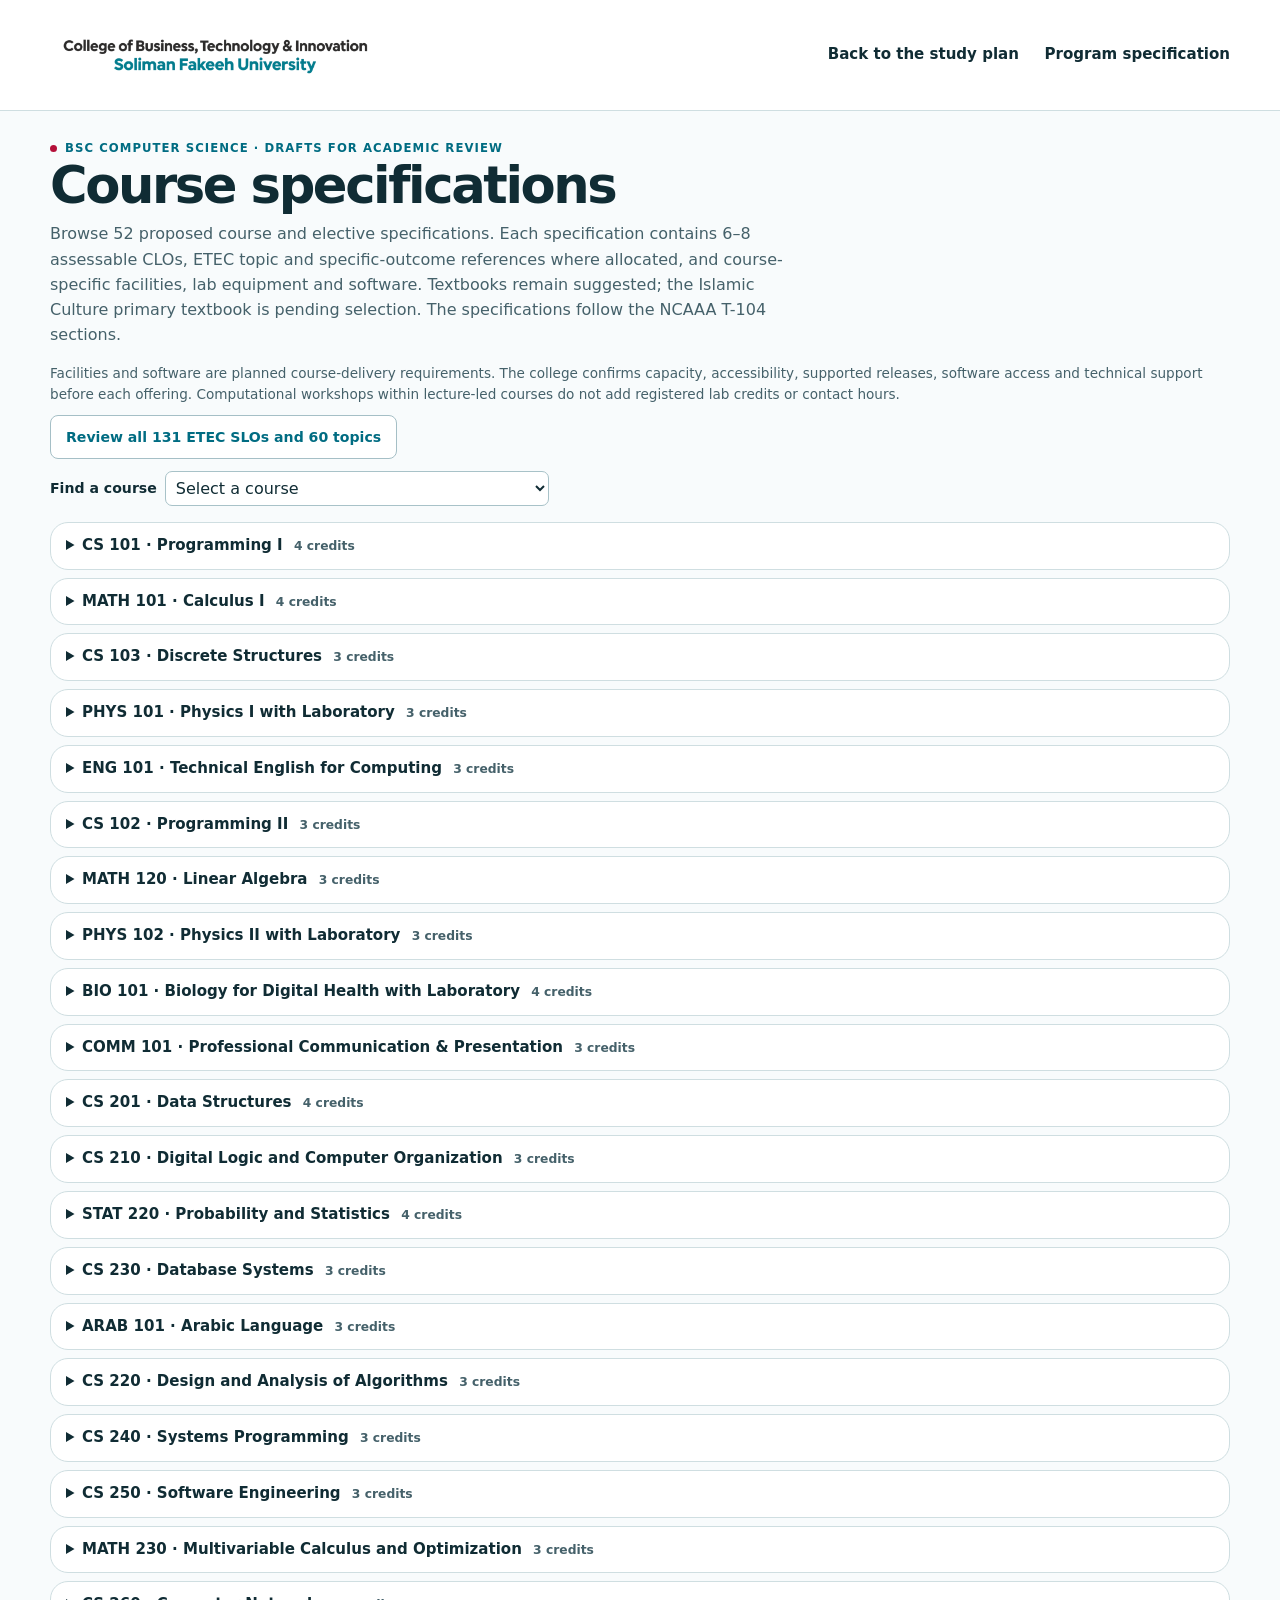
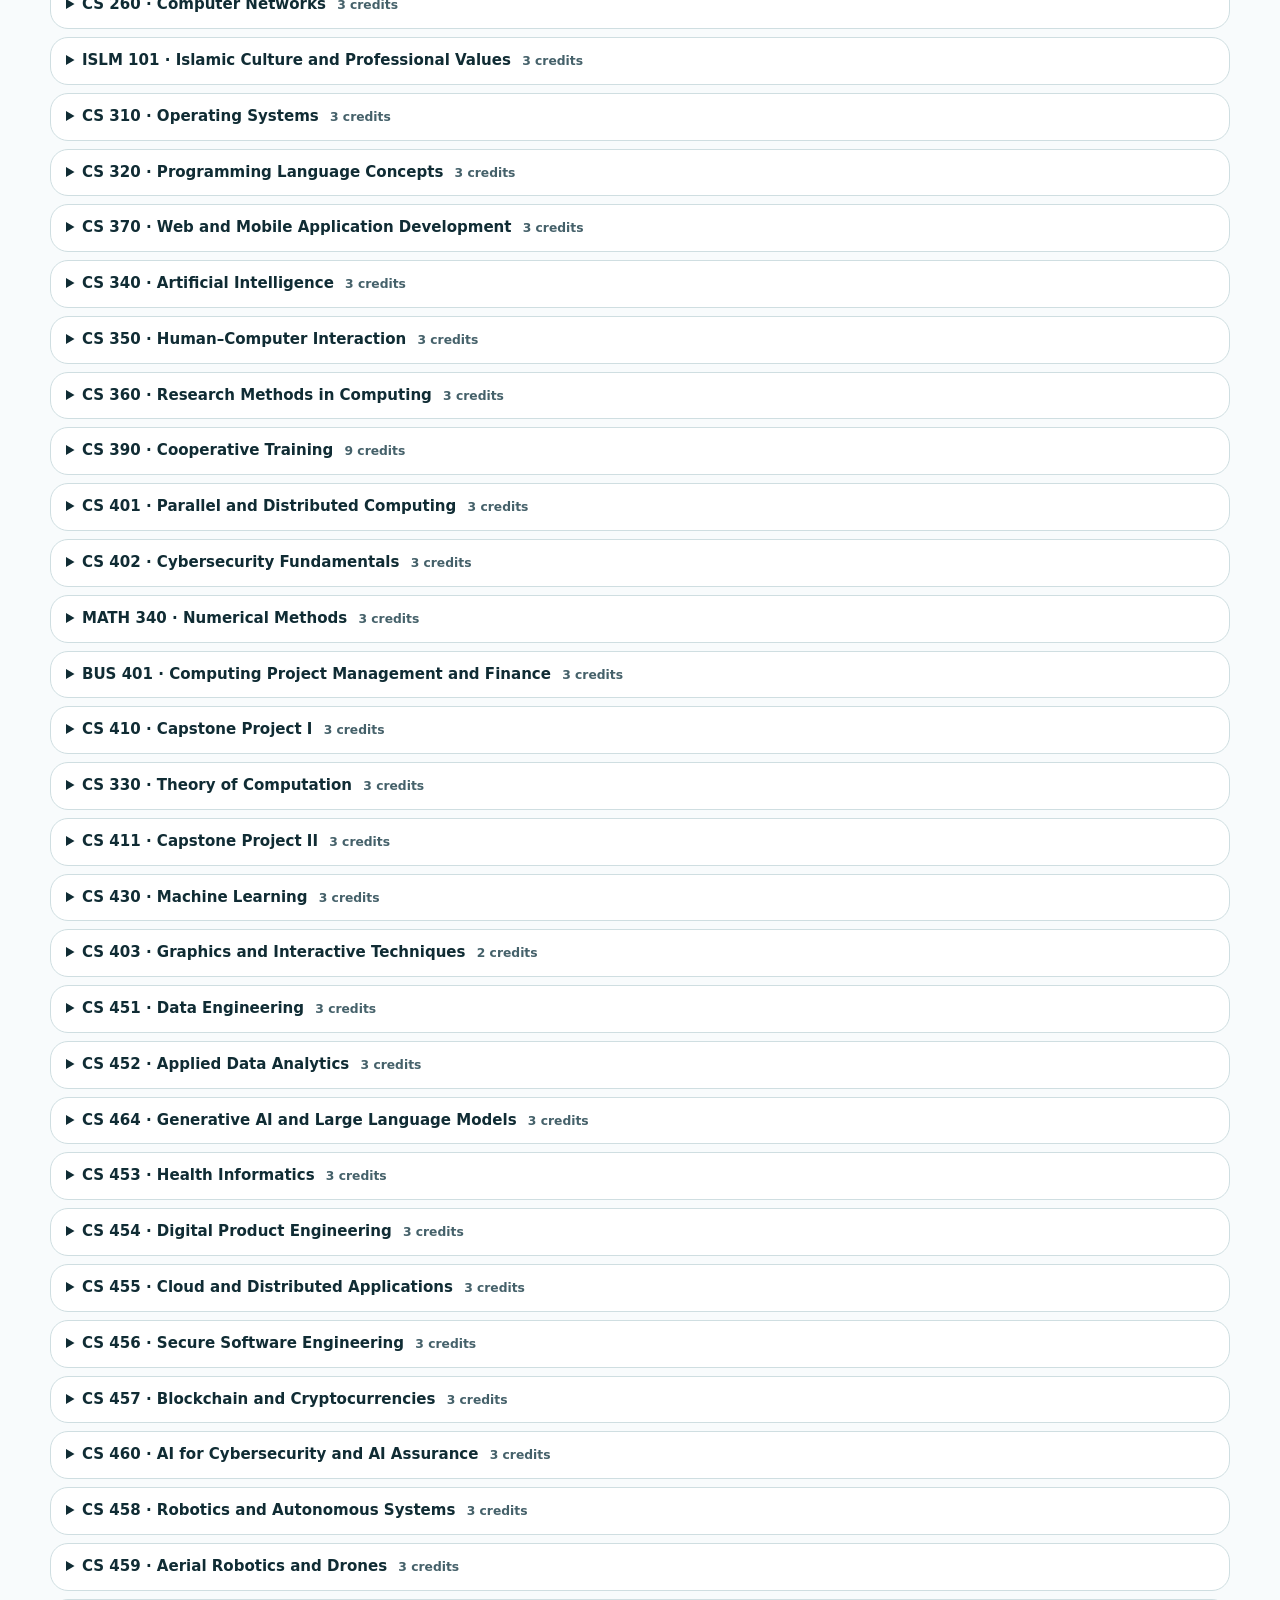
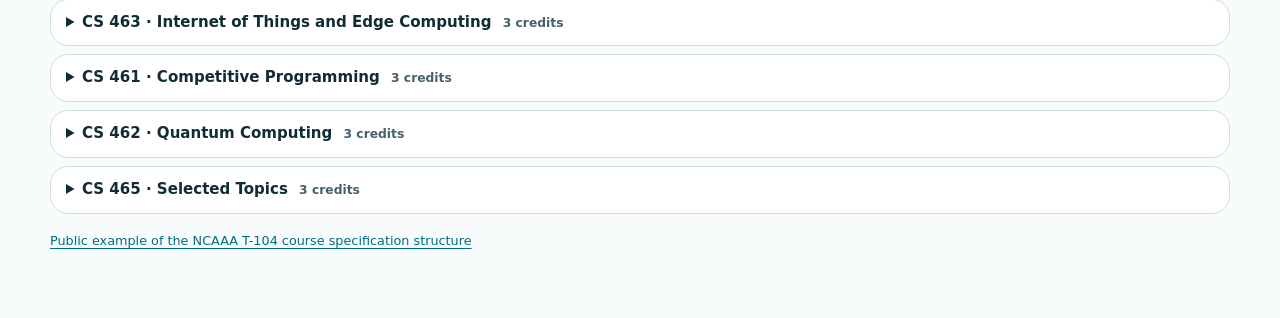
==== commit c288dc9e: "Add files via upload" ====
--- a/course-specifications.html
+++ b/course-specifications.html
@@ -5,19 +5,20 @@
   <meta name="viewport" content="width=device-width, initial-scale=1">
   <meta name="robots" content="noindex">
   <title>Course Specifications | Soliman Fakeeh University</title>
-  <link rel="stylesheet" href="./styles.css?v=20261119-foundations">
-  <script src="./course-specifications.js?v=20261119-foundations" defer></script>
+  <link rel="stylesheet" href="./styles.css?v=20261123-requirement-groups">
+  <script src="./course-specifications.js?v=20261123-etec" defer></script>
 </head>
 <body>
   <header class="site-header"><div class="wrap masthead">
-    <a href="./index.html" class="brand"><img src="./fakeeh-college-logo.png?v=20261119-foundations" alt="College of Business, Technology &amp; Innovation, Soliman Fakeeh University" width="278" height="125"></a>
+    <a href="./index.html" class="brand"><img src="./fakeeh-college-logo.png?v=20261123-etec" alt="College of Business, Technology &amp; Innovation, Soliman Fakeeh University" width="330" height="110"></a>
     <nav aria-label="Program navigation"><a href="./index.html#study">Back to the study plan</a><a href="./index.html#specification">Program specification</a></nav>
   </div></header>
   <main class="wrap spec-page">
     <p class="eyebrow">BSc Computer Science · Drafts for academic review</p>
     <h1>Course specifications</h1>
-    <p class="spec-intro">Browse 52 proposed course and elective specifications. Section E of each specification includes a suggested textbook and explains how it supports the course learning outcomes. The specifications follow the NCAAA T-104 sections.</p>
-    <div class="spec-picker">
+    <p class="spec-intro">Browse 52 proposed course and elective specifications. Each specification contains 6–8 assessable CLOs, ETEC topic and specific-outcome references where allocated, and course-specific facilities, lab equipment and software. Textbooks remain suggested; the Islamic Culture primary textbook is pending selection. The specifications follow the NCAAA T-104 sections.</p>
+    <p class="section-note">Facilities and software are planned course-delivery requirements. The college confirms capacity, accessibility, supported releases, software access and technical support before each offering. Computational workshops within lecture-led courses do not add registered lab credits or contact hours.</p><p><a class="button secondary" href="./etec-coverage.html">Review all 131 ETEC SLOs and 60 topics</a></p>
+<div class="spec-picker">
       <label for="spec-select">Find a course</label>
       <select id="spec-select" class="spec-select"><option value="">Select a course</option><option value="cs-101">CS 101 · Programming I</option><option value="math-101">MATH 101 · Calculus I</option><option value="cs-103">CS 103 · Discrete Structures</option><option value="phys-101">PHYS 101 · Physics I with Laboratory</option><option value="eng-101">ENG 101 · Technical English for Computing</option><option value="cs-102">CS 102 · Programming II</option><option value="math-120">MATH 120 · Linear Algebra</option><option value="phys-102">PHYS 102 · Physics II with Laboratory</option><option value="bio-101">BIO 101 · Biology for Digital Health with Laboratory</option><option value="comm-101">COMM 101 · Professional Communication &amp; Presentation</option><option value="cs-201">CS 201 · Data Structures</option><option value="cs-210">CS 210 · Digital Logic and Computer Organization</option><option value="stat-220">STAT 220 · Probability and Statistics</option><option value="cs-230">CS 230 · Database Systems</option><option value="arab-101">ARAB 101 · Arabic Language</option><option value="cs-220">CS 220 · Design and Analysis of Algorithms</option><option value="cs-240">CS 240 · Systems Programming</option><option value="cs-250">CS 250 · Software Engineering</option><option value="math-230">MATH 230 · Multivariable Calculus and Optimization</option><option value="cs-260">CS 260 · Computer Networks</option><option value="islm-101">ISLM 101 · Islamic Culture and Professional Values</option><option value="cs-310">CS 310 · Operating Systems</option><option value="cs-320">CS 320 · Programming Language Concepts</option><option value="cs-370">CS 370 · Web and Mobile Application Development</option><option value="cs-340">CS 340 · Artificial Intelligence</option><option value="cs-350">CS 350 · Human–Computer Interaction</option><option value="cs-360">CS 360 · Research Methods in Computing</option><option value="cs-390">CS 390 · Cooperative Training</option><option value="cs-401">CS 401 · Parallel and Distributed Computing</option><option value="cs-402">CS 402 · Cybersecurity Fundamentals</option><option value="math-340">MATH 340 · Numerical Methods</option><option value="bus-401">BUS 401 · Computing Project Management and Finance</option><option value="cs-410">CS 410 · Capstone Project I</option><option value="cs-330">CS 330 · Theory of Computation</option><option value="cs-411">CS 411 · Capstone Project II</option><option value="cs-430">CS 430 · Machine Learning</option><option value="cs-403">CS 403 · Graphics and Interactive Techniques</option><option value="cs-451">CS 451 · Data Engineering</option><option value="cs-452">CS 452 · Applied Data Analytics</option><option value="cs-464">CS 464 · Generative AI and Large Language Models</option><option value="cs-453">CS 453 · Health Informatics</option><option value="cs-454">CS 454 · Digital Product Engineering</option><option value="cs-455">CS 455 · Cloud and Distributed Applications</option><option value="cs-456">CS 456 · Secure Software Engineering</option><option value="cs-457">CS 457 · Blockchain and Cryptocurrencies</option><option value="cs-460">CS 460 · AI for Cybersecurity and AI Assurance</option><option value="cs-458">CS 458 · Robotics and Autonomous Systems</option><option value="cs-459">CS 459 · Aerial Robotics and Drones</option><option value="cs-463">CS 463 · Internet of Things and Edge Computing</option><option value="cs-461">CS 461 · Competitive Programming</option><option value="cs-462">CS 462 · Quantum Computing</option><option value="cs-465">CS 465 · Selected Topics</option></select>
     </div>
@@ -27,12 +28,11 @@
         <h3>A. General information</h3>
         <p class="spec-meta">Required · Computer Science core · Semester 1 · 4 credits · English</p>
         <p>Understand the main ideas and layers of computing, then design, trace, test and document programs in Python.</p><p><strong>Prerequisites</strong> Open entry within the program. Standard program progression applies.</p><p><strong>Mode and contact</strong> In-person teaching. 45 lecture hours and 30 practical hours over 15 teaching weeks.</p><h3>B. Course learning outcomes and assessment methods</h3>
-        <div class="table-scroll"><table><thead><tr><th scope="col">Code</th><th scope="col">Learning outcome</th><th scope="col">Program alignment</th><th scope="col">Teaching strategy</th><th scope="col">Evidence</th></tr></thead><tbody><tr><td>CLO 1</td><td>Explain how data, hardware, operating systems, networks and applications interact in a familiar computing system.</td><td>K2 (I)</td><td>Lectures, worked examples, supervised practice and individual problem solving.</td><td>Aligned examinations, problem sets, code, laboratory evidence and individual explanation.</td></tr><tr><td>CLO 2</td><td>Explain how control flow, abstraction and data representations affect a program.</td><td>K3 (I)</td><td>Lectures, worked examples, supervised practice and individual problem solving.</td><td>Aligned examinations, problem sets, code, laboratory evidence and individual explanation.</td></tr><tr><td>CLO 3</td><td>Trace an algorithm and identify an error using a test case.</td><td>S1 (I)</td><td>Lectures, worked examples, supervised practice and individual problem solving.</td><td>Aligned examinations, problem sets, code, laboratory evidence and individual explanation.</td></tr><tr><td>CLO 4</td><td>Implement, test and document a modular Python program from a written specification.</td><td>S2 (I)</td><td>Lectures, worked examples, supervised practice and individual problem solving.</td><td>Aligned examinations, problem sets, code, laboratory evidence and individual explanation.</td></tr></tbody></table></div><h3>C. Course content</h3>
-        <div class="table-scroll"><table><thead><tr><th scope="col">Topic</th><th scope="col">Planned contact hours</th></tr></thead><tbody><tr><td>Computing as a discipline: algorithms, abstraction, data and information; relationships among CS, IS, IT and cybersecurity</td><td>6</td></tr><tr><td>Hardware, software, operating systems, networks and databases; an introductory map of AI and emerging computing technologies</td><td>6</td></tr><tr><td>Problem decomposition, representations, types, expressions and input/output</td><td>12</td></tr><tr><td>Selection and iteration</td><td>12</td></tr><tr><td>Functions, recursion and scope</td><td>15</td></tr><tr><td>Strings, collections and file input/output</td><td>12</td></tr><tr><td>Program readability, debugging, test design and version control; responsible use and disclosure of AI assistance</td><td>12</td></tr></tbody></table></div><h3>D. Student assessment activities</h3>
+        <div class="course-clo-block"><p class="etec-legend"><span>ETEC aligned</span> Purple CLOs and topics carry ETEC references. Other course outcomes retain the standard text color. Color is supported by explicit labels and source IDs.</p><div class="table-scroll"><table class="clo-table"><thead><tr><th scope="col">Code</th><th scope="col">Course learning outcome</th><th scope="col">PLO and stage</th><th scope="col">Teaching strategy</th><th scope="col">Direct assessment evidence</th><th scope="col">ETEC alignment</th></tr></thead><tbody><tr class="etec-aligned" id="cs-101-clo-1"><td>CLO 1</td><td>Explain the evolution of the five computer generations and relate hardware, software, networks and data to modern computing disciplines.</td><td>K2 (I)</td><td>Lectures, worked examples, supervised practice and individual problem solving.</td><td>Individual computing-systems explanation</td><td><a href="./etec-coverage.html#SKU2.1-SLO1">SKU2.1-SLO1</a></td></tr><tr id="cs-101-clo-2"><td>CLO 2</td><td>Decompose a problem into an algorithm with explicit inputs, outputs and test cases.</td><td>S1 (I)</td><td>Lectures, worked examples, supervised practice and individual problem solving.</td><td>Algorithm and trace exercise</td><td>Program CLO</td></tr><tr id="cs-101-clo-3"><td>CLO 3</td><td>Implement a program using selection, iteration, functions and file input/output.</td><td>S2 (I)</td><td>Lectures, worked examples, supervised practice and individual problem solving.</td><td>Supervised individual programming task</td><td>Program CLO</td></tr><tr class="etec-aligned" id="cs-101-clo-4"><td>CLO 4</td><td>Develop and test algorithms that manipulate strings, character encodings and other non-numeric representations.</td><td>S2 (I)</td><td>Lectures, worked examples, supervised practice and individual problem solving.</td><td>String and encoding implementation</td><td><a href="./etec-coverage.html#SKU2.1-SLO7">SKU2.1-SLO7</a></td></tr><tr class="etec-aligned" id="cs-101-clo-5"><td>CLO 5</td><td>Locate faults with a debugger and verify a program using normal, boundary and invalid-input tests.</td><td>S4 (I)</td><td>Lectures, worked examples, supervised practice and individual problem solving.</td><td>Debugging practical and test record</td><td><a href="./etec-coverage.html#SKU7.1-SLO8">SKU7.1-SLO8</a></td></tr><tr id="cs-101-clo-6"><td>CLO 6</td><td>Explain and attribute an individually written solution and disclose any AI assistance.</td><td>V1 (I)</td><td>Lectures, worked examples, supervised practice and individual problem solving.</td><td>Code explanation and integrity record</td><td>Program CLO</td></tr></tbody></table></div><details class="etec-source"><summary>ETEC specific learning outcomes addressed here (3)</summary><p>These numbered source outcomes remain individually traceable. The 6–8 course CLOs above consolidate related requirements for teaching and assessment.</p><h4>SKU2.1 · Digital logic and machine-level data representation</h4><ol class="etec-outcomes"><li value="1"><strong>SKU2.1-SLO1</strong> — Analyze the advancements across the five generations of computers and evaluate their impact on modern computing. <span class="etec-trace">Course alignment: CLO 1 · <a href="https://f.etec.gov.sa/j/Computer_Science.pdf#page=14" target="_blank" rel="noopener noreferrer">ETEC source p. 14</a></span></li><li value="7"><strong>SKU2.1-SLO7</strong> — Develop algorithms to manipulate non-numeric data representations. <span class="etec-trace">Course alignment: CLO 4 · <a href="https://f.etec.gov.sa/j/Computer_Science.pdf#page=14" target="_blank" rel="noopener noreferrer">ETEC source p. 14</a></span></li></ol><h4>SKU7.1 · Object-oriented programming and functional programming</h4><ol class="etec-outcomes"><li value="8"><strong>SKU7.1-SLO8</strong> — Apply various strategies to test and debug simple programs. <span class="etec-trace">Course alignment: CLO 5 · <a href="https://f.etec.gov.sa/j/Computer_Science.pdf#page=32" target="_blank" rel="noopener noreferrer">ETEC source p. 32</a></span></li></ol></details></div><h3>C. Course content</h3>
+        <div class="course-content-block"><div class="table-scroll"><table class=""><thead><tr><th scope="col">Course topic</th><th scope="col">Planned contact hours</th></tr></thead><tbody><tr><td>Computing as a discipline: algorithms, abstraction, data and information; relationships among CS, IS, IT and cybersecurity</td><td>11</td></tr><tr><td>Hardware, software, operating systems, networks and databases; an introductory map of AI and emerging computing technologies</td><td>11</td></tr><tr><td>Problem decomposition, representations, types, expressions and input/output</td><td>11</td></tr><tr><td>Selection and iteration</td><td>11</td></tr><tr><td>Functions, recursion and scope</td><td>11</td></tr><tr><td>Strings, collections and file input/output</td><td>10</td></tr><tr><td>Program readability, debugging, test design and version control; responsible use and disclosure of AI assistance</td><td>10</td></tr></tbody></table></div><div class="etec-topic-block"><h4>ETEC required topics allocated to this course</h4><div class="table-scroll"><table class=""><thead><tr><th scope="col">ETEC topic ID</th><th scope="col">Topic in the standard</th><th scope="col">Source</th></tr></thead><tbody><tr class="etec-aligned"><td>SKU2.1-T1</td><td>Evolution and architecture of computing systems.</td><td><a href="https://f.etec.gov.sa/j/Computer_Science.pdf#page=14" target="_blank" rel="noopener noreferrer">ETEC source p. 14</a></td></tr><tr class="etec-aligned"><td>SKU2.1-T3</td><td>Data representation and manipulation.</td><td><a href="https://f.etec.gov.sa/j/Computer_Science.pdf#page=14" target="_blank" rel="noopener noreferrer">ETEC source p. 14</a></td></tr></tbody></table></div></div></div><h3>D. Student assessment activities</h3>
         <div class="table-scroll"><table><thead><tr><th scope="col">Assessment activity</th><th scope="col">Timing</th><th scope="col">Weight</th></tr></thead><tbody><tr><td>Computing foundations and representation tasks</td><td>Early semester</td><td>10%</td></tr><tr><td>Individual programming laboratories</td><td>Throughout</td><td>30%</td></tr><tr><td>Quizzes and midterm</td><td>First half</td><td>20%</td></tr><tr><td>Supervised programming practical</td><td>Late semester</td><td>15%</td></tr><tr><td>Final examination</td><td>End of semester</td><td>25%</td></tr></tbody></table></div><h3>E. Learning resources and facilities</h3>
         <div class="course-readings"><h4>Suggested textbook</h4><p><a href="https://www.oreilly.com/library/view/think-python-3rd/9781098155421/" target="_blank" rel="noopener noreferrer" dir="auto">Think Python: How to Think Like a Computer Scientist</a> · Allen B. Downey · O’Reilly · 3rd ed. · 2024</p><p>Use the Python programming chapters for the substantial coding component. Supply a short computing foundations unit covering abstraction, data, hardware/software layers, networks, databases, AI and emerging technologies.</p></div>
-        <p><strong>Additional materials</strong> Computing foundations readings, MIT introductory computing materials, the Python Tutorial, and supervised programming exercises. The first two units orient students to the discipline; later required courses develop their technical depth.</p><p><strong>Facilities</strong> Teaching laboratory with course-specific software, accessible workstations, and controlled use of relevant datasets and computing resources.</p>
-        <h3>F. Assessment of course quality</h3>
+        <p><strong>Additional materials</strong> Computing foundations readings, MIT introductory computing materials, the Python Tutorial, and supervised programming exercises. The first two units orient students to the discipline; later required courses develop their technical depth.</p><div class="facilities-block"><h4>Facilities and laboratory requirements</h4><dl><dt>Lab or teaching space</dt><dd>General programming lab</dd><dt>Hardware and equipment</dt><dd>Standard workstation; keyboard and assistive-technology access.</dd><dt>Required software or equivalent</dt><dd>Python 3, VS Code or IDLE, Git, unittest or pytest.</dd><dt>Laboratory or workshop use</dt><dd>Individual programming, strings and encoding, debugger use, tests and version-controlled submissions.</dd></dl><p class="section-note">Accessible teaching room with display and whiteboard; LMS and library access. Practical work uses one account and workstation per student, normally a multicore CPU, 16 GB RAM and SSD storage, or an equivalent remotely accessible lab image; shared demonstrations do not replace individual assessed access.</p></div><h3>F. Assessment of course quality</h3>
         <p>Course faculty and program coordinator review outcome attainment, student feedback, assessment moderation, and the end-of-course report after each delivery. Placement review also includes host feedback.</p>
         <h3>G. Specification approval data</h3>
         <p>Draft for academic review. Committee, decision reference, and approval date are pending.</p>
@@ -42,17 +42,15 @@
       <summary>MATH 101 · Calculus I <span>4 credits</span></summary>
       <div class="detail-body">
         <h3>A. General information</h3>
-        <p class="spec-meta">Required · College requirements · Semester 1 · 4 credits · English</p>
+        <p class="spec-meta">Required · Department Requirements · Semester 1 · 4 credits · English</p>
         <p>Use limits, derivatives, and integrals to analyze changing quantities.</p><p><strong>Prerequisites</strong> Open entry within the program. Standard program progression applies.</p><p><strong>Mode and contact</strong> In-person teaching. 60 lecture hours and 0 practical hours over 15 teaching weeks.</p><h3>B. Course learning outcomes and assessment methods</h3>
-        <div class="table-scroll"><table><thead><tr><th scope="col">Code</th><th scope="col">Learning outcome</th><th scope="col">Program alignment</th><th scope="col">Teaching strategy</th><th scope="col">Evidence</th></tr></thead><tbody><tr><td>CLO 1</td><td>Explain limits, differentiation, and integration in a model.</td><td>K1 (I)</td><td>Class instruction, guided problem solving, discussion, and independent practice.</td><td>Written and oral checks of understanding</td></tr><tr><td>CLO 2</td><td>Solve and interpret a calculus-based optimization problem.</td><td>S1 (I)</td><td>Class instruction, guided problem solving, discussion, and independent practice.</td><td>Problem sets and exam tasks</td></tr><tr><td>CLO 3</td><td>Compare an analytic result with a numerical approximation.</td><td>S4 (I)</td><td>Class instruction, guided problem solving, discussion, and independent practice.</td><td>Problem sets and exam tasks</td></tr></tbody></table></div>
-        <h3>C. Course content</h3>
-        <div class="table-scroll"><table><thead><tr><th scope="col">Topic</th><th scope="col">Planned contact hours</th></tr></thead><tbody><tr><td>Functions and modeling</td><td>10</td></tr><tr><td>Limits and continuity</td><td>10</td></tr><tr><td>Differentiation and rates</td><td>10</td></tr><tr><td>Optimization in one variable</td><td>10</td></tr><tr><td>Definite integrals and the fundamental theorem</td><td>10</td></tr><tr><td>Numerical approximation and interpretation</td><td>10</td></tr></tbody></table></div><h3>D. Student assessment activities</h3>
+        <div class="course-clo-block"><p class="etec-legend"><span>ETEC aligned</span> Purple CLOs and topics carry ETEC references. Other course outcomes retain the standard text color. Color is supported by explicit labels and source IDs.</p><div class="table-scroll"><table class="clo-table"><thead><tr><th scope="col">Code</th><th scope="col">Course learning outcome</th><th scope="col">PLO and stage</th><th scope="col">Teaching strategy</th><th scope="col">Direct assessment evidence</th><th scope="col">ETEC alignment</th></tr></thead><tbody><tr id="math-101-clo-1"><td>CLO 1</td><td>Explain functions, limits and continuity using symbolic and graphical representations.</td><td>K1 (I)</td><td>Class instruction, guided problem solving, discussion, and independent practice.</td><td>Written conceptual problems</td><td>Program CLO</td></tr><tr id="math-101-clo-2"><td>CLO 2</td><td>Calculate derivatives and interpret rates of change in a mathematical model.</td><td>S1 (I)</td><td>Class instruction, guided problem solving, discussion, and independent practice.</td><td>Differentiation examination tasks</td><td>Program CLO</td></tr><tr id="math-101-clo-3"><td>CLO 3</td><td>Solve single-variable optimization problems and justify critical points and boundary choices.</td><td>S1 (I)</td><td>Class instruction, guided problem solving, discussion, and independent practice.</td><td>Optimization problem set</td><td>Program CLO</td></tr><tr id="math-101-clo-4"><td>CLO 4</td><td>Evaluate definite integrals and use the fundamental theorem of calculus.</td><td>S1 (I)</td><td>Class instruction, guided problem solving, discussion, and independent practice.</td><td>Integration examination tasks</td><td>Program CLO</td></tr><tr class="etec-aligned" id="math-101-clo-5"><td>CLO 5</td><td>Analyze convergence and Taylor or Maclaurin series expansions to approximate a function with a justified error estimate.</td><td>S1 (I)</td><td>Class instruction, guided problem solving, discussion, and independent practice.</td><td>Series convergence and approximation assignment</td><td><a href="./etec-coverage.html#EKU.1-SLO3">EKU.1-SLO3</a></td></tr><tr id="math-101-clo-6"><td>CLO 6</td><td>Compare an analytic result with a numerical or graphical check and explain approximation error.</td><td>S4 (I)</td><td>Class instruction, guided problem solving, discussion, and independent practice.</td><td>Individual computational worksheet</td><td>Program CLO</td></tr></tbody></table></div><details class="etec-source"><summary>ETEC specific learning outcomes addressed here (1)</summary><p>These numbered source outcomes remain individually traceable. The 6–8 course CLOs above consolidate related requirements for teaching and assessment.</p><h4>EKU.1 · Mathematics and Statistics</h4><ol class="etec-outcomes"><li value="3"><strong>EKU.1-SLO3</strong> — Analyze the properties of infinite series expansions related to function approximation. <span class="etec-trace">Course alignment: CLO 5 · <a href="https://f.etec.gov.sa/j/Computer_Science.pdf#page=9" target="_blank" rel="noopener noreferrer">ETEC source p. 9</a></span></li></ol></details></div><h3>C. Course content</h3>
+        <div class="course-content-block"><div class="table-scroll"><table class=""><thead><tr><th scope="col">Course topic</th><th scope="col">Planned contact hours</th></tr></thead><tbody><tr><td>Functions and modeling</td><td>9</td></tr><tr><td>Limits and continuity</td><td>9</td></tr><tr><td>Differentiation and rates</td><td>9</td></tr><tr><td>Optimization in one variable</td><td>9</td></tr><tr><td>Definite integrals and the fundamental theorem</td><td>8</td></tr><tr><td>Numerical approximation and interpretation</td><td>8</td></tr><tr><td>Sequences, convergence tests, infinite series, Taylor and Maclaurin approximation and error estimates</td><td>8</td></tr></tbody></table></div><div class="etec-topic-block"><h4>ETEC required topics allocated to this course</h4><div class="table-scroll"><table class=""><thead><tr><th scope="col">ETEC topic ID</th><th scope="col">Topic in the standard</th><th scope="col">Source</th></tr></thead><tbody><tr class="etec-aligned"><td>EKU.1-T2</td><td>Calculus</td><td><a href="https://f.etec.gov.sa/j/Computer_Science.pdf#page=9" target="_blank" rel="noopener noreferrer">ETEC source p. 9</a></td></tr></tbody></table></div></div></div><h3>D. Student assessment activities</h3>
         <div class="table-scroll"><table><thead><tr><th scope="col">Assessment activity</th><th scope="col">Timing</th><th scope="col">Weight</th></tr></thead><tbody><tr><td>Assignments and quizzes</td><td>Throughout</td><td>25%</td></tr><tr><td>Midterm</td><td>Mid-semester</td><td>25%</td></tr><tr><td>Applied assignment</td><td>Late semester</td><td>15%</td></tr><tr><td>Final examination</td><td>End of semester</td><td>35%</td></tr></tbody></table></div>
         <h3>E. Learning resources and facilities</h3>
         <div class="course-readings"><h4>Suggested textbook</h4><p><a href="https://www.pearson.com/en-gb/subject-catalog/p/thomas-calculus-early-transcendentals/P200000010771/9781292725901" target="_blank" rel="noopener noreferrer" dir="auto">Thomas’ Calculus: Early Transcendentals, SI Units</a> · Joel Hass, Christopher Heil, and Maurice D. Weir · Pearson · 15th ed. · 2024</p><p>Use the single-variable chapters on limits, differentiation, integration, and optimization alongside numerical comparison exercises.</p></div>
         <p><strong>Additional materials</strong> OpenStax Calculus Volume 1 and problem sets.</p>
-        <p><strong>Facilities</strong> Accessible teaching room, learning management system, and library access.</p>
-        <h3>F. Assessment of course quality</h3>
+        <div class="facilities-block"><h4>Facilities and laboratory requirements</h4><dl><dt>Lab or teaching space</dt><dd>Mathematics classroom and computational workspace</dd><dt>Hardware and equipment</dt><dd>No dedicated hardware lab required; shared computer access for approximation investigations.</dd><dt>Required software or equivalent</dt><dd>Python, Jupyter, NumPy, SymPy and Matplotlib, or GNU Octave.</dd><dt>Laboratory or workshop use</dt><dd>Derivative and integral checks, Taylor approximation and numerical error comparisons.</dd></dl><p class="section-note">Accessible teaching room with display and whiteboard; LMS and library access. Practical work uses one account and workstation per student, normally a multicore CPU, 16 GB RAM and SSD storage, or an equivalent remotely accessible lab image; shared demonstrations do not replace individual assessed access.</p></div><h3>F. Assessment of course quality</h3>
         <p>Course faculty and program coordinator review outcome attainment, student feedback, assessment moderation, and the end-of-course report after each delivery. Placement review also includes host feedback.</p>
         <h3>G. Specification approval data</h3>
         <p>Draft for academic review. Committee, decision reference, and approval date are pending.</p>
@@ -62,15 +60,14 @@
       <summary>CS 103 · Discrete Structures <span>3 credits</span></summary>
       <div class="detail-body">
         <h3>A. General information</h3>
-        <p class="spec-meta">Required · College requirements · Semester 1 · 3 credits · English</p>
+        <p class="spec-meta">Required · Department Requirements · Semester 1 · 3 credits · English</p>
         <p>Use logic, proof, sets, relations, counting, graphs and trees to model and reason about computing problems.</p><p><strong>Prerequisites</strong> Open entry within the program. These three credits are classified as mathematics and statistics in the ABET and ETEC allocations. The CS prefix identifies academic ownership; the credits are not also counted in the CS core.</p><p><strong>Mode and contact</strong> In-person teaching. 45 lecture hours and 0 practical hours over 15 teaching weeks.</p><h3>B. Course learning outcomes and assessment methods</h3>
-        <div class="table-scroll"><table><thead><tr><th scope="col">Code</th><th scope="col">Learning outcome</th><th scope="col">Program alignment</th><th scope="col">Teaching strategy</th><th scope="col">Evidence</th></tr></thead><tbody><tr><td>CLO 1</td><td>Explain how discrete structures represent relationships and processes.</td><td>K1 (I)</td><td>Worked proofs, formal models, structured problem solving and individual mathematical reasoning.</td><td>Proofs, counterexamples, model-construction tasks, problem sets and written examinations.</td></tr><tr><td>CLO 2</td><td>Construct a valid proof or counterexample for a discrete problem.</td><td>S1 (I)</td><td>Worked proofs, formal models, structured problem solving and individual mathematical reasoning.</td><td>Proofs, counterexamples, model-construction tasks, problem sets and written examinations.</td></tr><tr><td>CLO 3</td><td>Check a counting or graph solution against a small constructed example.</td><td>S4 (I)</td><td>Worked proofs, formal models, structured problem solving and individual mathematical reasoning.</td><td>Proofs, counterexamples, model-construction tasks, problem sets and written examinations.</td></tr></tbody></table></div><h3>C. Course content</h3>
-        <div class="table-scroll"><table><thead><tr><th scope="col">Topic</th><th scope="col">Planned contact hours</th></tr></thead><tbody><tr><td>Sets, relations, functions, and cardinality</td><td>8</td></tr><tr><td>Propositional and predicate logic, inference, and normal forms</td><td>8</td></tr><tr><td>Proof by induction and contradiction, recursive definitions</td><td>8</td></tr><tr><td>Counting, permutations, combinations, and pigeonhole reasoning</td><td>7</td></tr><tr><td>Modular arithmetic and order notation</td><td>7</td></tr><tr><td>Graph and tree basics with discrete probability examples</td><td>7</td></tr></tbody></table></div><h3>D. Student assessment activities</h3>
+        <div class="course-clo-block"><p class="etec-legend"><span>ETEC aligned</span> Purple CLOs and topics carry ETEC references. Other course outcomes retain the standard text color. Color is supported by explicit labels and source IDs.</p><div class="table-scroll"><table class="clo-table"><thead><tr><th scope="col">Code</th><th scope="col">Course learning outcome</th><th scope="col">PLO and stage</th><th scope="col">Teaching strategy</th><th scope="col">Direct assessment evidence</th><th scope="col">ETEC alignment</th></tr></thead><tbody><tr class="etec-aligned" id="cs-103-clo-1"><td>CLO 1</td><td>Illustrate sets, relations and functions and apply their operations to computing examples.</td><td>K1 (I)</td><td>Worked proofs, formal models, structured problem solving and individual mathematical reasoning.</td><td>Set and relation modeling problems</td><td><a href="./etec-coverage.html#SKU3.1-SLO1">SKU3.1-SLO1</a><br><a href="./etec-coverage.html#SKU3.1-SLO2">SKU3.1-SLO2</a><br><a href="./etec-coverage.html#EKU.1-SLO1">EKU.1-SLO1</a></td></tr><tr class="etec-aligned" id="cs-103-clo-2"><td>CLO 2</td><td>Explain propositional and predicate logic and translate informal requirements into quantified statements.</td><td>K1 (I)</td><td>Worked proofs, formal models, structured problem solving and individual mathematical reasoning.</td><td>Logic translation examination</td><td><a href="./etec-coverage.html#SKU3.1-SLO3">SKU3.1-SLO3</a><br><a href="./etec-coverage.html#SKU3.1-SLO4">SKU3.1-SLO4</a></td></tr><tr class="etec-aligned" id="cs-103-clo-3"><td>CLO 3</td><td>Use symbolic logic and inference rules to construct valid proofs and model a real situation.</td><td>S1 (I)</td><td>Worked proofs, formal models, structured problem solving and individual mathematical reasoning.</td><td>Formal derivation and scenario model</td><td><a href="./etec-coverage.html#SKU3.1-SLO5">SKU3.1-SLO5</a><br><a href="./etec-coverage.html#SKU3.1-SLO6">SKU3.1-SLO6</a><br><a href="./etec-coverage.html#SKU3.1-SLO7">SKU3.1-SLO7</a></td></tr><tr class="etec-aligned" id="cs-103-clo-4"><td>CLO 4</td><td>Identify and construct direct, contradiction and inductive proofs, explaining weak and strong induction and the well-ordering principle.</td><td>S1 (I)</td><td>Worked proofs, formal models, structured problem solving and individual mathematical reasoning.</td><td>Proof portfolio and algorithm-correctness proof</td><td><a href="./etec-coverage.html#SKU3.2-SLO1">SKU3.2-SLO1</a><br><a href="./etec-coverage.html#SKU3.2-SLO2">SKU3.2-SLO2</a><br><a href="./etec-coverage.html#EKU.1-SLO2">EKU.1-SLO2</a></td></tr><tr class="etec-aligned" id="cs-103-clo-5"><td>CLO 5</td><td>Apply sum and product rules, inclusion-exclusion, progressions, permutations and combinations to counting problems.</td><td>S1 (I)</td><td>Worked proofs, formal models, structured problem solving and individual mathematical reasoning.</td><td>Counting problem set</td><td><a href="./etec-coverage.html#SKU3.2-SLO3">SKU3.2-SLO3</a><br><a href="./etec-coverage.html#SKU3.2-SLO5">SKU3.2-SLO5</a></td></tr><tr class="etec-aligned" id="cs-103-clo-6"><td>CLO 6</td><td>Use the pigeonhole principle to prove a discrete claim and perform modular-arithmetic computations.</td><td>S1 (I)</td><td>Worked proofs, formal models, structured problem solving and individual mathematical reasoning.</td><td>Pigeonhole proof and modular arithmetic test</td><td><a href="./etec-coverage.html#SKU3.2-SLO4">SKU3.2-SLO4</a><br><a href="./etec-coverage.html#SKU3.2-SLO7">SKU3.2-SLO7</a></td></tr><tr class="etec-aligned" id="cs-103-clo-7"><td>CLO 7</td><td>Formulate recursive definitions and solve elementary recurrence relations.</td><td>S1 (I)</td><td>Worked proofs, formal models, structured problem solving and individual mathematical reasoning.</td><td>Recurrence derivation</td><td><a href="./etec-coverage.html#SKU3.2-SLO6">SKU3.2-SLO6</a></td></tr><tr id="cs-103-clo-8"><td>CLO 8</td><td>Represent a computing problem with graphs or trees and check a solution against a constructed example.</td><td>S4 (I)</td><td>Worked proofs, formal models, structured problem solving and individual mathematical reasoning.</td><td>Graph-model worksheet</td><td>Program CLO</td></tr></tbody></table></div><details class="etec-source"><summary>ETEC specific learning outcomes addressed here (16)</summary><p>These numbered source outcomes remain individually traceable. The 6–8 course CLOs above consolidate related requirements for teaching and assessment.</p><h4>EKU.1 · Mathematics and Statistics</h4><ol class="etec-outcomes"><li value="1"><strong>EKU.1-SLO1</strong> — Analyze discrete mathematical structures to solve computing-related problems. <span class="etec-trace">Course alignment: CLO 1 · <a href="https://f.etec.gov.sa/j/Computer_Science.pdf#page=9" target="_blank" rel="noopener noreferrer">ETEC source p. 9</a></span></li><li value="2"><strong>EKU.1-SLO2</strong> — Apply logic and proof techniques to validate the correctness of algorithms <span class="etec-trace">Course alignment: CLO 4 · <a href="https://f.etec.gov.sa/j/Computer_Science.pdf#page=9" target="_blank" rel="noopener noreferrer">ETEC source p. 9</a></span></li></ol><h4>SKU3.1 · Introductory logic, sets, relations, and functions</h4><ol class="etec-outcomes"><li value="1"><strong>SKU3.1-SLO1</strong> — Illustrate functions, relations, and sets with appropriate examples. <span class="etec-trace">Course alignment: CLO 1 · <a href="https://f.etec.gov.sa/j/Computer_Science.pdf#page=18" target="_blank" rel="noopener noreferrer">ETEC source p. 18</a></span></li><li value="2"><strong>SKU3.1-SLO2</strong> — Apply the operations of sets, functions, and relations to solve problems. <span class="etec-trace">Course alignment: CLO 1 · <a href="https://f.etec.gov.sa/j/Computer_Science.pdf#page=18" target="_blank" rel="noopener noreferrer">ETEC source p. 18</a></span></li><li value="3"><strong>SKU3.1-SLO3</strong> — Explain propositional and predicate logic concepts. <span class="etec-trace">Course alignment: CLO 2 · <a href="https://f.etec.gov.sa/j/Computer_Science.pdf#page=18" target="_blank" rel="noopener noreferrer">ETEC source p. 18</a></span></li><li value="4"><strong>SKU3.1-SLO4</strong> — Translate informal logical statements into predicate logic expressions. <span class="etec-trace">Course alignment: CLO 2 · <a href="https://f.etec.gov.sa/j/Computer_Science.pdf#page=18" target="_blank" rel="noopener noreferrer">ETEC source p. 18</a></span></li><li value="5"><strong>SKU3.1-SLO5</strong> — Employ methods of symbolic propositional and predicate logic to solve logical problems. <span class="etec-trace">Course alignment: CLO 3 · <a href="https://f.etec.gov.sa/j/Computer_Science.pdf#page=18" target="_blank" rel="noopener noreferrer">ETEC source p. 18</a></span></li><li value="6"><strong>SKU3.1-SLO6</strong> — Construct valid proofs in propositional and predicate logic using appropriate inference rules. <span class="etec-trace">Course alignment: CLO 3 · <a href="https://f.etec.gov.sa/j/Computer_Science.pdf#page=18" target="_blank" rel="noopener noreferrer">ETEC source p. 18</a></span></li><li value="7"><strong>SKU3.1-SLO7</strong> — Model real-life situations using symbolic logic to represent and analyze scenarios. <span class="etec-trace">Course alignment: CLO 3 · <a href="https://f.etec.gov.sa/j/Computer_Science.pdf#page=18" target="_blank" rel="noopener noreferrer">ETEC source p. 18</a></span></li></ol><h4>SKU3.2 · Proof techniques and basics of counting</h4><ol class="etec-outcomes"><li value="1"><strong>SKU3.2-SLO1</strong> — Identify the proof technique used in a given proof (direct proof, proof by contradiction, and induction). <span class="etec-trace">Course alignment: CLO 4 · <a href="https://f.etec.gov.sa/j/Computer_Science.pdf#page=20" target="_blank" rel="noopener noreferrer">ETEC source p. 20</a></span></li><li value="2"><strong>SKU3.2-SLO2</strong> — Explain the relationship between weak and robust induction, and the well-ordering principle. <span class="etec-trace">Course alignment: CLO 4 · <a href="https://f.etec.gov.sa/j/Computer_Science.pdf#page=20" target="_blank" rel="noopener noreferrer">ETEC source p. 20</a></span></li><li value="3"><strong>SKU3.2-SLO3</strong> — Apply counting arguments, including sum and product rules, inclusion- exclusion principle, and arithmetic/geometric progressions. <span class="etec-trace">Course alignment: CLO 5 · <a href="https://f.etec.gov.sa/j/Computer_Science.pdf#page=20" target="_blank" rel="noopener noreferrer">ETEC source p. 20</a></span></li><li value="4"><strong>SKU3.2-SLO4</strong> — Use the pigeonhole principle effectively in formal proofs in discrete mathematics. <span class="etec-trace">Course alignment: CLO 6 · <a href="https://f.etec.gov.sa/j/Computer_Science.pdf#page=20" target="_blank" rel="noopener noreferrer">ETEC source p. 20</a></span></li><li value="5"><strong>SKU3.2-SLO5</strong> — Compute permutations and combinations of a set. <span class="etec-trace">Course alignment: CLO 5 · <a href="https://f.etec.gov.sa/j/Computer_Science.pdf#page=20" target="_blank" rel="noopener noreferrer">ETEC source p. 20</a></span></li><li value="6"><strong>SKU3.2-SLO6</strong> — Solve different fundamental recurrence relations. <span class="etec-trace">Course alignment: CLO 7 · <a href="https://f.etec.gov.sa/j/Computer_Science.pdf#page=20" target="_blank" rel="noopener noreferrer">ETEC source p. 20</a></span></li><li value="7"><strong>SKU3.2-SLO7</strong> — Perform modular arithmetic-based computations. <span class="etec-trace">Course alignment: CLO 6 · <a href="https://f.etec.gov.sa/j/Computer_Science.pdf#page=20" target="_blank" rel="noopener noreferrer">ETEC source p. 20</a></span></li></ol></details></div><h3>C. Course content</h3>
+        <div class="course-content-block"><div class="table-scroll"><table class=""><thead><tr><th scope="col">Course topic</th><th scope="col">Planned contact hours</th></tr></thead><tbody><tr><td>Sets, relations, functions, and cardinality</td><td>8</td></tr><tr><td>Propositional and predicate logic, inference, and normal forms</td><td>8</td></tr><tr><td>Direct and contradiction proofs; weak and strong induction, well-ordering, recursive definitions and algorithm correctness</td><td>8</td></tr><tr><td>Sum and product rules, inclusion-exclusion, arithmetic/geometric progressions, permutations, combinations and pigeonhole proofs</td><td>7</td></tr><tr><td>Elementary recurrence relations, modular arithmetic and order notation</td><td>7</td></tr><tr><td>Graph and tree basics with discrete probability examples</td><td>7</td></tr></tbody></table></div><div class="etec-topic-block"><h4>ETEC required topics allocated to this course</h4><div class="table-scroll"><table class=""><thead><tr><th scope="col">ETEC topic ID</th><th scope="col">Topic in the standard</th><th scope="col">Source</th></tr></thead><tbody><tr class="etec-aligned"><td>EKU.1-T1</td><td>Discrete Mathematics</td><td><a href="https://f.etec.gov.sa/j/Computer_Science.pdf#page=9" target="_blank" rel="noopener noreferrer">ETEC source p. 9</a></td></tr><tr class="etec-aligned"><td>SKU3.1-T1</td><td>Basics of sets, functions, relations, and their operations.</td><td><a href="https://f.etec.gov.sa/j/Computer_Science.pdf#page=18" target="_blank" rel="noopener noreferrer">ETEC source p. 18</a></td></tr><tr class="etec-aligned"><td>SKU3.1-T2</td><td>Propositional and predicate logic, conversion of informal statements, and symbolic methods.</td><td><a href="https://f.etec.gov.sa/j/Computer_Science.pdf#page=18" target="_blank" rel="noopener noreferrer">ETEC source p. 18</a></td></tr><tr class="etec-aligned"><td>SKU3.1-T3</td><td>Using inference rules for proofs in propositional and predicate logic.</td><td><a href="https://f.etec.gov.sa/j/Computer_Science.pdf#page=18" target="_blank" rel="noopener noreferrer">ETEC source p. 18</a></td></tr><tr class="etec-aligned"><td>SKU3.2-T1</td><td>Proof techniques and induction.</td><td><a href="https://f.etec.gov.sa/j/Computer_Science.pdf#page=20" target="_blank" rel="noopener noreferrer">ETEC source p. 20</a></td></tr><tr class="etec-aligned"><td>SKU3.2-T2</td><td>Counting and combinatorics.</td><td><a href="https://f.etec.gov.sa/j/Computer_Science.pdf#page=20" target="_blank" rel="noopener noreferrer">ETEC source p. 20</a></td></tr><tr class="etec-aligned"><td>SKU3.2-T3</td><td>Recurrence relations and modular arithmetic.</td><td><a href="https://f.etec.gov.sa/j/Computer_Science.pdf#page=20" target="_blank" rel="noopener noreferrer">ETEC source p. 20</a></td></tr><tr class="etec-aligned"><td>SKU3.3-T1</td><td>Graph theory and tree concepts.</td><td><a href="https://f.etec.gov.sa/j/Computer_Science.pdf#page=22" target="_blank" rel="noopener noreferrer">ETEC source p. 22</a></td></tr></tbody></table></div></div></div><h3>D. Student assessment activities</h3>
         <div class="table-scroll"><table><thead><tr><th scope="col">Assessment activity</th><th scope="col">Timing</th><th scope="col">Weight</th></tr></thead><tbody><tr><td>Assignments and quizzes</td><td>Throughout</td><td>25%</td></tr><tr><td>Midterm</td><td>Mid-semester</td><td>25%</td></tr><tr><td>Applied assignment</td><td>Late semester</td><td>15%</td></tr><tr><td>Final examination</td><td>End of semester</td><td>35%</td></tr></tbody></table></div>
         <h3>E. Learning resources and facilities</h3>
         <div class="course-readings"><h4>Suggested textbook</h4><p><a href="https://www.mheducation.com/highered/product/discrete-mathematics-and-its-applications-rosen.html" target="_blank" rel="noopener noreferrer" dir="auto">Discrete Mathematics and Its Applications</a> · Kenneth H. Rosen · McGraw Hill · 2025 release</p><p>Use the logic, proof, sets, relations, counting, recurrence, graph and tree chapters for formal reasoning and computing applications. Retain mathematical rigor despite the CS course prefix.</p></div>
-        <p><strong>Additional materials</strong> Rosen problem sets and MIT Mathematics for Computer Science materials. Formal reasoning and proof remain central to assessment.</p><p><strong>Facilities</strong> Accessible teaching room, learning management system, and library access.</p>
-        <h3>F. Assessment of course quality</h3>
+        <p><strong>Additional materials</strong> Rosen problem sets and MIT Mathematics for Computer Science materials. Formal reasoning and proof remain central to assessment.</p><div class="facilities-block"><h4>Facilities and laboratory requirements</h4><dl><dt>Lab or teaching space</dt><dd>Mathematics classroom with shared computational workspace</dd><dt>Hardware and equipment</dt><dd>No dedicated hardware lab required; individual computer access for optional verification exercises.</dd><dt>Required software or equivalent</dt><dd>Python with NetworkX and SymPy, or equivalent graph and symbolic tools.</dd><dt>Laboratory or workshop use</dt><dd>Logic and graph checks supplement individually assessed proofs and mathematical reasoning.</dd></dl><p class="section-note">Accessible teaching room with display and whiteboard; LMS and library access. Practical work uses one account and workstation per student, normally a multicore CPU, 16 GB RAM and SSD storage, or an equivalent remotely accessible lab image; shared demonstrations do not replace individual assessed access.</p></div><h3>F. Assessment of course quality</h3>
         <p>Course faculty and program coordinator review outcome attainment, student feedback, assessment moderation, and the end-of-course report after each delivery. Placement review also includes host feedback.</p>
         <h3>G. Specification approval data</h3>
         <p>Draft for academic review. Committee, decision reference, and approval date are pending.</p>
@@ -80,17 +77,15 @@
       <summary>PHYS 101 · Physics I with Laboratory <span>3 credits</span></summary>
       <div class="detail-body">
         <h3>A. General information</h3>
-        <p class="spec-meta">Required · College requirements · Semester 1 · 3 credits · English</p>
+        <p class="spec-meta">Required · Department Requirements · Semester 1 · 3 credits · English</p>
         <p>Study mechanics and apply the scientific method through physical experiments.</p><p><strong>Prerequisites</strong> Open entry within the program. Standard program progression applies.</p><p><strong>Mode and contact</strong> In-person teaching. 30 lecture hours and 30 practical hours over 15 teaching weeks.</p><h3>B. Course learning outcomes and assessment methods</h3>
-        <div class="table-scroll"><table><thead><tr><th scope="col">Code</th><th scope="col">Learning outcome</th><th scope="col">Program alignment</th><th scope="col">Teaching strategy</th><th scope="col">Evidence</th></tr></thead><tbody><tr><td>CLO 1</td><td>Explain the physical principles behind a mechanics experiment.</td><td>K2 (I)</td><td>Short lectures, demonstrations, supervised laboratory work, and individual problem solving.</td><td>Examination questions and lab explanations</td></tr><tr><td>CLO 2</td><td>Test a mechanics prediction and report measurements, uncertainty, and conclusions.</td><td>S4 (I)</td><td>Short lectures, demonstrations, supervised laboratory work, and individual problem solving.</td><td>Laboratory tasks, reports, and practical assessment</td></tr><tr><td>CLO 3</td><td>Apply laboratory safety and data-integrity procedures.</td><td>V1 (I)</td><td>Short lectures, demonstrations, supervised laboratory work, and individual problem solving.</td><td>Lab records and professional-practice rubric</td></tr></tbody></table></div>
-        <h3>C. Course content</h3>
-        <div class="table-scroll"><table><thead><tr><th scope="col">Topic</th><th scope="col">Planned contact hours</th></tr></thead><tbody><tr><td>Measurement, units, uncertainty, and lab safety</td><td>10</td></tr><tr><td>Kinematics, testable hypotheses, and experimental design</td><td>10</td></tr><tr><td>Newtonian mechanics</td><td>10</td></tr><tr><td>Energy and momentum</td><td>10</td></tr><tr><td>Rotational motion and oscillations</td><td>10</td></tr><tr><td>Data analysis and reproducible lab reports</td><td>10</td></tr></tbody></table></div><h3>D. Student assessment activities</h3>
+        <div class="course-clo-block"><p class="etec-legend"><span>ETEC aligned</span> Purple CLOs and topics carry ETEC references. Other course outcomes retain the standard text color. Color is supported by explicit labels and source IDs.</p><div class="table-scroll"><table class="clo-table"><thead><tr><th scope="col">Code</th><th scope="col">Course learning outcome</th><th scope="col">PLO and stage</th><th scope="col">Teaching strategy</th><th scope="col">Direct assessment evidence</th><th scope="col">ETEC alignment</th></tr></thead><tbody><tr id="phys-101-clo-1"><td>CLO 1</td><td>Explain the physical principles behind a mechanics experiment.</td><td>K2 (I)</td><td>Short lectures, demonstrations, supervised laboratory work, and individual problem solving.</td><td>Individual conceptual examination and system analysis</td><td>Program CLO</td></tr><tr id="phys-101-clo-2"><td>CLO 2</td><td>Test a mechanics prediction and report measurements, uncertainty, and conclusions.</td><td>S4 (I)</td><td>Short lectures, demonstrations, supervised laboratory work, and individual problem solving.</td><td>Reproducible investigation, results and limitations report</td><td>Program CLO</td></tr><tr id="phys-101-clo-3"><td>CLO 3</td><td>Apply laboratory safety and data-integrity procedures.</td><td>V1 (I)</td><td>Short lectures, demonstrations, supervised laboratory work, and individual problem solving.</td><td>Professional or ethical decision case with justified safeguards</td><td>Program CLO</td></tr><tr id="phys-101-clo-4"><td>CLO 4</td><td>Apply mechanics, energy and momentum principles to predict measurable outcomes.</td><td>K1 (I)</td><td>Short lectures, demonstrations, supervised laboratory work, and individual problem solving.</td><td>Individual conceptual examination and applied explanation</td><td>Program CLO</td></tr><tr id="phys-101-clo-5"><td>CLO 5</td><td>Use calibrated motion and force sensors to collect data with documented units and uncertainty.</td><td>S4 (I)</td><td>Short lectures, demonstrations, supervised laboratory work, and individual problem solving.</td><td>Reproducible investigation, results and limitations report</td><td>Program CLO</td></tr><tr id="phys-101-clo-6"><td>CLO 6</td><td>Present a laboratory conclusion that connects evidence to a physical model.</td><td>S3 (I)</td><td>Short lectures, demonstrations, supervised laboratory work, and individual problem solving.</td><td>Assessed report or presentation and individual responses</td><td>Program CLO</td></tr></tbody></table></div><p class="section-note">This course has complementary program outcomes. Primary ETEC EKU/SKU coverage is recorded in the required-course <a href="./etec-coverage.html">ETEC coverage register</a>.</p></div><h3>C. Course content</h3>
+        <div class="course-content-block"><div class="table-scroll"><table class=""><thead><tr><th scope="col">Course topic</th><th scope="col">Planned contact hours</th></tr></thead><tbody><tr><td>Measurement, units, uncertainty, and lab safety</td><td>10</td></tr><tr><td>Kinematics, testable hypotheses, and experimental design</td><td>10</td></tr><tr><td>Newtonian mechanics</td><td>10</td></tr><tr><td>Energy and momentum</td><td>10</td></tr><tr><td>Rotational motion and oscillations</td><td>10</td></tr><tr><td>Data analysis and reproducible lab reports</td><td>10</td></tr></tbody></table></div></div><h3>D. Student assessment activities</h3>
         <div class="table-scroll"><table><thead><tr><th scope="col">Assessment activity</th><th scope="col">Timing</th><th scope="col">Weight</th></tr></thead><tbody><tr><td>Lab work and reports</td><td>Throughout</td><td>30%</td></tr><tr><td>Quizzes and midterm</td><td>First half</td><td>25%</td></tr><tr><td>Applied practical task</td><td>Late semester</td><td>20%</td></tr><tr><td>Final examination</td><td>End of semester</td><td>25%</td></tr></tbody></table></div>
         <h3>E. Learning resources and facilities</h3>
         <div class="course-readings"><h4>Suggested textbook</h4><p><a href="https://www.pearson.com/en-us/subject-catalog/p/university-physics-with-modern-physics/P200000012703" target="_blank" rel="noopener noreferrer" dir="auto">University Physics with Modern Physics</a> · Hugh D. Young and Roger A. Freedman · Pearson · 16th ed. · © 2027 (released 2026)</p><p>Use the mechanics chapters to derive predictions about motion, forces, and energy. The lab manual provides the measurement, uncertainty, and safety procedures.</p></div>
         <p><strong>Additional materials</strong> OpenStax University Physics Volume 1 and the physics lab manual.</p>
-        <p><strong>Facilities</strong> Physics teaching laboratory, relevant mechanics or electrical equipment, data acquisition, and suitable safety equipment.</p>
-        <h3>F. Assessment of course quality</h3>
+        <div class="facilities-block"><h4>Facilities and laboratory requirements</h4><dl><dt>Lab or teaching space</dt><dd>Supervised mechanics teaching laboratory</dd><dt>Hardware and equipment</dt><dd>Motion tracks and carts, motion/force sensors, balances, timers, pendulums, springs and data-acquisition interfaces; accessible benches and laboratory safety equipment.</dd><dt>Required software or equivalent</dt><dd>Spreadsheet analysis and Python/Matplotlib or equivalent data-acquisition and analysis software.</dd><dt>Laboratory or workshop use</dt><dd>Controlled measurements in mechanics, energy, momentum and oscillations with uncertainty and calibrated instruments.</dd></dl><p class="section-note">Accessible teaching room with display and whiteboard; LMS and library access. Practical work uses one account and workstation per student, normally a multicore CPU, 16 GB RAM and SSD storage, or an equivalent remotely accessible lab image; shared demonstrations do not replace individual assessed access.</p></div><h3>F. Assessment of course quality</h3>
         <p>Course faculty and program coordinator review outcome attainment, student feedback, assessment moderation, and the end-of-course report after each delivery. Placement review also includes host feedback.</p>
         <h3>G. Specification approval data</h3>
         <p>Draft for academic review. Committee, decision reference, and approval date are pending.</p>
@@ -100,20 +95,17 @@
   <summary>ENG 101 · Technical English for Computing <span>3 credits</span></summary>
   <div class="detail-body">
     <h3>A. General information</h3>
-    <p class="spec-meta">Required · College requirements · Semester 1 · 3 credits · English</p>
+    <p class="spec-meta">Required · Department Requirements · Semester 1 · 3 credits · English</p>
     <p>Develop the English language skills needed to read computing materials, understand technical teaching, and explain simple computing processes.</p>
     <p><strong>Prerequisites</strong> Open entry within the program. Standard program progression applies.</p>
     <p><strong>Mode and contact</strong> In-person teaching. 45 lecture hours and 0 practical hours over 15 teaching weeks.</p>
     <h3>B. Course learning outcomes and assessment methods</h3>
-    <div class="table-scroll"><table><thead><tr><th scope="col">Code</th><th scope="col">Learning outcome</th><th scope="col">Program alignment</th><th scope="col">Teaching strategy</th><th scope="col">Evidence</th></tr></thead><tbody><tr><td>CLO 1</td><td>Explain the main ideas and instructions in an introductory computing text using accurate technical vocabulary.</td><td>S3 (I)</td><td>Guided practice, critical discussion, and supervised investigation</td><td>Aligned individual work, project artifacts, and oral or written assessment</td></tr><tr><td>CLO 2</td><td>Follow a short technical explanation and ask relevant clarification questions.</td><td>S3 (I)</td><td>Guided practice, critical discussion, and supervised investigation</td><td>Aligned individual work, project artifacts, and oral or written assessment</td></tr><tr><td>CLO 3</td><td>Write a coherent explanation of a computing process and present it in clear spoken English.</td><td>S3 (I)</td><td>Guided practice, critical discussion, and supervised investigation</td><td>Aligned individual work, project artifacts, and oral or written assessment</td></tr><tr><td>CLO 4</td><td>Use feedback and a vocabulary learning record to improve independent language learning.</td><td>V3 (I)</td><td>Guided practice, critical discussion, and supervised investigation</td><td>Aligned individual work, project artifacts, and oral or written assessment</td></tr></tbody></table></div>
-    <h3>C. Course content</h3>
-    <div class="table-scroll"><table><thead><tr><th scope="col">Topic</th><th scope="col">Planned contact hours</th></tr></thead><tbody><tr><td>Diagnostic assessment and strategies for learning technical vocabulary</td><td>8</td></tr><tr><td>Reading computing textbooks, instructions, error messages, and documentation</td><td>8</td></tr><tr><td>Word formation, grammar, definitions, comparison, and cause and effect</td><td>8</td></tr><tr><td>Listening to short technical explanations and taking useful notes</td><td>7</td></tr><tr><td>Writing explanations of algorithms, processes, diagrams, and simple results</td><td>7</td></tr><tr><td>Asking questions, explaining a solution, and giving a short computing demonstration</td><td>7</td></tr></tbody></table></div>
-    <h3>D. Student assessment activities</h3>
+    <div class="course-clo-block"><p class="etec-legend"><span>ETEC aligned</span> Purple CLOs and topics carry ETEC references. Other course outcomes retain the standard text color. Color is supported by explicit labels and source IDs.</p><div class="table-scroll"><table class="clo-table"><thead><tr><th scope="col">Code</th><th scope="col">Course learning outcome</th><th scope="col">PLO and stage</th><th scope="col">Teaching strategy</th><th scope="col">Direct assessment evidence</th><th scope="col">ETEC alignment</th></tr></thead><tbody><tr id="eng-101-clo-1"><td>CLO 1</td><td>Explain the main ideas and instructions in an introductory computing text using accurate technical vocabulary.</td><td>S3 (I)</td><td>Guided practice, critical discussion, and supervised investigation</td><td>Assessed report or presentation and individual responses</td><td>Program CLO</td></tr><tr id="eng-101-clo-2"><td>CLO 2</td><td>Follow a short technical explanation and ask relevant clarification questions.</td><td>S3 (I)</td><td>Guided practice, critical discussion, and supervised investigation</td><td>Assessed report or presentation and individual responses</td><td>Program CLO</td></tr><tr id="eng-101-clo-3"><td>CLO 3</td><td>Write a coherent explanation of a computing process and present it in clear spoken English.</td><td>S3 (I)</td><td>Guided practice, critical discussion, and supervised investigation</td><td>Assessed report or presentation and individual responses</td><td>Program CLO</td></tr><tr id="eng-101-clo-4"><td>CLO 4</td><td>Use feedback and a vocabulary learning record to improve independent language learning.</td><td>V3 (I)</td><td>Guided practice, critical discussion, and supervised investigation</td><td>Plan or decision record with cost, risk and learning rationale</td><td>Program CLO</td></tr><tr id="eng-101-clo-5"><td>CLO 5</td><td>Define and use computing vocabulary accurately in descriptions, comparisons and instructions.</td><td>S3 (I)</td><td>Guided practice, critical discussion, and supervised investigation</td><td>Assessed report or presentation and individual responses</td><td>Program CLO</td></tr><tr id="eng-101-clo-6"><td>CLO 6</td><td>Interpret a technical diagram, error message or documentation extract and write a clear explanation.</td><td>S3 (I)</td><td>Guided practice, critical discussion, and supervised investigation</td><td>Assessed report or presentation and individual responses</td><td>Program CLO</td></tr></tbody></table></div><p class="section-note">This course has complementary program outcomes. Primary ETEC EKU/SKU coverage is recorded in the required-course <a href="./etec-coverage.html">ETEC coverage register</a>.</p></div><h3>C. Course content</h3>
+    <div class="course-content-block"><div class="table-scroll"><table class=""><thead><tr><th scope="col">Course topic</th><th scope="col">Planned contact hours</th></tr></thead><tbody><tr><td>Diagnostic assessment and strategies for learning technical vocabulary</td><td>8</td></tr><tr><td>Reading computing textbooks, instructions, error messages, and documentation</td><td>8</td></tr><tr><td>Word formation, grammar, definitions, comparison, and cause and effect</td><td>8</td></tr><tr><td>Listening to short technical explanations and taking useful notes</td><td>7</td></tr><tr><td>Writing explanations of algorithms, processes, diagrams, and simple results</td><td>7</td></tr><tr><td>Asking questions, explaining a solution, and giving a short computing demonstration</td><td>7</td></tr></tbody></table></div></div><h3>D. Student assessment activities</h3>
     <div class="table-scroll"><table><thead><tr><th scope="col">Assessment activity</th><th scope="col">Timing</th><th scope="col">Weight</th></tr></thead><tbody><tr><td>Computing reading and vocabulary tasks</td><td>Throughout</td><td>25%</td></tr><tr><td>Listening and note-taking tasks</td><td>Throughout</td><td>20%</td></tr><tr><td>Technical writing portfolio</td><td>Throughout</td><td>25%</td></tr><tr><td>Computing explanation and questions</td><td>Late semester</td><td>15%</td></tr><tr><td>Integrated language assessment</td><td>End of semester</td><td>15%</td></tr></tbody></table></div>
     <h3>E. Learning resources and facilities</h3>
     <div class="course-readings"><h4>Suggested textbook</h4><p><a href="https://www.pearson.com/nl/en_NL/english-language-teaching/business-english-courses/technical-english.html" target="_blank" rel="noopener noreferrer">Technical English 2</a> · David Bonamy · Pearson · 2nd ed. · 2022</p><p>Use the technical vocabulary, listening, process descriptions, and short explanations at a level guided by the diagnostic assessment. The instructor supplies computing documentation and texts to match the degree context.</p><h4>Supplementary reading</h4><p><a href="https://docs.python.org/3/tutorial/" target="_blank" rel="noopener noreferrer">Python Tutorial</a> · Selected short passages for guided technical reading and computing vocabulary.</p></div>
-    <p><strong>Additional materials</strong> Computing documentation, recorded introductory explanations, and a diagnostic vocabulary portfolio.</p><p><strong>Facilities</strong> Accessible teaching room, language audio resources, computing reading materials, and LMS portfolio feedback.</p>
-    <p class="section-note"><a href="https://opera.ubt.edu.sa/sub/catalogue/" target="_blank" rel="noopener noreferrer">UBT ESP 101 Technical English</a> · <a href="https://www.um.edu.sa/engineering/en/" target="_blank" rel="noopener noreferrer">Almaarefa University English for Computing</a></p>
+    <p><strong>Additional materials</strong> Computing documentation, recorded introductory explanations, and a diagnostic vocabulary portfolio.</p><div class="facilities-block"><h4>Facilities and laboratory requirements</h4><dl><dt>Lab or teaching space</dt><dd>Language classroom and shared language workspace</dd><dt>Hardware and equipment</dt><dd>Headsets and microphones, audio playback and individual recording capability; no specialist computing hardware required.</dd><dt>Required software or equivalent</dt><dd>Browser, LMS, word processor, presentation and audio-recording software; computing documentation and learner dictionaries.</dd><dt>Laboratory or workshop use</dt><dd>Reading technical documentation, listening and note-taking, vocabulary records and recorded computing explanations.</dd></dl><p class="section-note">Accessible teaching room with display and whiteboard; LMS and library access. Practical work uses one account and workstation per student, normally a multicore CPU, 16 GB RAM and SSD storage, or an equivalent remotely accessible lab image; shared demonstrations do not replace individual assessed access.</p></div><p class="section-note"><a href="https://opera.ubt.edu.sa/sub/catalogue/" target="_blank" rel="noopener noreferrer">UBT ESP 101 Technical English</a> · <a href="https://www.um.edu.sa/engineering/en/" target="_blank" rel="noopener noreferrer">Almaarefa University English for Computing</a></p>
     <h3>F. Assessment of course quality</h3><p>Course faculty review outcome attainment, moderation, student feedback, and the course report after each delivery.</p>
     <h3>G. Specification approval data</h3><p>Draft for academic review. Committee, decision reference, and approval date are pending.</p>
   </div>
@@ -124,12 +116,11 @@
         <h3>A. General information</h3>
         <p class="spec-meta">Required · Computer Science core · Semester 2 · 3 credits · English</p>
         <p>Design and test object-oriented programs in Python and explore alternative programming styles.</p><p><strong>Prerequisites</strong> CS 101. Standard program progression applies.</p><p><strong>Mode and contact</strong> In-person teaching. 30 lecture hours and 30 practical hours over 15 teaching weeks.</p><h3>B. Course learning outcomes and assessment methods</h3>
-        <div class="table-scroll"><table><thead><tr><th scope="col">Code</th><th scope="col">Learning outcome</th><th scope="col">Program alignment</th><th scope="col">Teaching strategy</th><th scope="col">Evidence</th></tr></thead><tbody><tr><td>CLO 1</td><td>Explain composition, dynamic dispatch, typed collections and functional abstraction.</td><td>K3 (P)</td><td>Lectures, worked examples, supervised practice and individual problem solving.</td><td>Aligned examinations, problem sets, code, laboratory evidence and individual explanation.</td></tr><tr><td>CLO 2</td><td>Build, document and test a modular object-oriented program with reusable interfaces and type annotations.</td><td>S2 (P)</td><td>Lectures, worked examples, supervised practice and individual problem solving.</td><td>Aligned examinations, problem sets, code, laboratory evidence and individual explanation.</td></tr><tr><td>CLO 3</td><td>Review a peer contribution, explain individual code and resolve documented defects.</td><td>V2 (I)</td><td>Lectures, worked examples, supervised practice and individual problem solving.</td><td>Aligned examinations, problem sets, code, laboratory evidence and individual explanation.</td></tr></tbody></table></div><h3>C. Course content</h3>
-        <div class="table-scroll"><table><thead><tr><th scope="col">Topic</th><th scope="col">Planned contact hours</th></tr></thead><tbody><tr><td>Abstract data types, classes, objects and modular interfaces</td><td>9</td></tr><tr><td>Encapsulation, contracts, composition and reusable components</td><td>9</td></tr><tr><td>Inheritance, polymorphism and dynamic dispatch</td><td>9</td></tr><tr><td>Exceptions, debugging, unit tests, test boundaries and coverage</td><td>9</td></tr><tr><td>Typed collections, iterators, Python type annotations and introductory generic abstractions</td><td>8</td></tr><tr><td>Recursion, higher-order functions, immutability and functional patterns</td><td>8</td></tr><tr><td>Team development, individual code review and refactoring in a shared repository</td><td>8</td></tr></tbody></table></div><h3>D. Student assessment activities</h3>
+        <div class="course-clo-block"><p class="etec-legend"><span>ETEC aligned</span> Purple CLOs and topics carry ETEC references. Other course outcomes retain the standard text color. Color is supported by explicit labels and source IDs.</p><div class="table-scroll"><table class="clo-table"><thead><tr><th scope="col">Code</th><th scope="col">Course learning outcome</th><th scope="col">PLO and stage</th><th scope="col">Teaching strategy</th><th scope="col">Direct assessment evidence</th><th scope="col">ETEC alignment</th></tr></thead><tbody><tr id="cs-102-clo-1"><td>CLO 1</td><td>Explain abstract data types, contracts, classes, objects and dynamic dispatch.</td><td>K3 (I)</td><td>Lectures, worked examples, supervised practice and individual problem solving.</td><td>Conceptual examination and code trace</td><td>Program CLO</td></tr><tr class="etec-aligned" id="cs-102-clo-2"><td>CLO 2</td><td>Design a reusable class hierarchy using inheritance, subtyping, composition and encapsulation.</td><td>S2 (I)</td><td>Lectures, worked examples, supervised practice and individual problem solving.</td><td>Class hierarchy and tested implementation</td><td><a href="./etec-coverage.html#SKU7.1-SLO1">SKU7.1-SLO1</a></td></tr><tr class="etec-aligned" id="cs-102-clo-3"><td>CLO 3</td><td>Apply object-oriented and closure-based functional encapsulation to implement a modular program.</td><td>S2 (I)</td><td>Lectures, worked examples, supervised practice and individual problem solving.</td><td>Paired implementation with individual defense</td><td><a href="./etec-coverage.html#SKU7.1-SLO3">SKU7.1-SLO3</a></td></tr><tr class="etec-aligned" id="cs-102-clo-4"><td>CLO 4</td><td>Use typed collections, generics and exception handling to implement type-safe reusable components.</td><td>S2 (I)</td><td>Lectures, worked examples, supervised practice and individual problem solving.</td><td>Typed collection and exception practical</td><td><a href="./etec-coverage.html#SKU7.1-SLO7">SKU7.1-SLO7</a></td></tr><tr id="cs-102-clo-5"><td>CLO 5</td><td>Implement recursive solutions and iterator-based operations on collections.</td><td>S2 (I)</td><td>Lectures, worked examples, supervised practice and individual problem solving.</td><td>Collection-processing practical</td><td>Program CLO</td></tr><tr class="etec-aligned" id="cs-102-clo-6"><td>CLO 6</td><td>Test, debug and inspect a medium-sized code segment, recording defects and test results.</td><td>S4 (I)</td><td>Lectures, worked examples, supervised practice and individual problem solving.</td><td>Individual inspection and debugging record</td><td><a href="./etec-coverage.html#SKU7.1-SLO8">SKU7.1-SLO8</a><br><a href="./etec-coverage.html#SKU8.2-SLO8">SKU8.2-SLO8</a></td></tr><tr class="etec-aligned" id="cs-102-clo-7"><td>CLO 7</td><td>Document interfaces and apply consistent code style to make software readable and maintainable.</td><td>S3 (I)</td><td>Lectures, worked examples, supervised practice and individual problem solving.</td><td>Documentation and style review</td><td><a href="./etec-coverage.html#SKU7.1-SLO9">SKU7.1-SLO9</a></td></tr><tr id="cs-102-clo-8"><td>CLO 8</td><td>Contribute reviewed changes to a shared repository and explain individual decisions and contributions.</td><td>V2 (I)</td><td>Lectures, worked examples, supervised practice and individual problem solving.</td><td>Repository history and individual explanation</td><td>Program CLO</td></tr></tbody></table></div><details class="etec-source"><summary>ETEC specific learning outcomes addressed here (6)</summary><p>These numbered source outcomes remain individually traceable. The 6–8 course CLOs above consolidate related requirements for teaching and assessment.</p><h4>SKU7.1 · Object-oriented programming and functional programming</h4><ol class="etec-outcomes"><li value="1"><strong>SKU7.1-SLO1</strong> — Design a class hierarchy that enables reusability through inheritance, subtyping, and encapsulation. <span class="etec-trace">Course alignment: CLO 2 · <a href="https://f.etec.gov.sa/j/Computer_Science.pdf#page=32" target="_blank" rel="noopener noreferrer">ETEC source p. 32</a></span></li><li value="3"><strong>SKU7.1-SLO3</strong> — Apply object-oriented encapsulation mechanisms and functional encapsulation techniques in writing simple programs. <span class="etec-trace">Course alignment: CLO 3 · <a href="https://f.etec.gov.sa/j/Computer_Science.pdf#page=32" target="_blank" rel="noopener noreferrer">ETEC source p. 32</a></span></li><li value="7"><strong>SKU7.1-SLO7</strong> — Apply knowledge of types, error handling, and generics to write well- structured, type-safe programs. <span class="etec-trace">Course alignment: CLO 4 · <a href="https://f.etec.gov.sa/j/Computer_Science.pdf#page=32" target="_blank" rel="noopener noreferrer">ETEC source p. 32</a></span></li><li value="8"><strong>SKU7.1-SLO8</strong> — Apply various strategies to test and debug simple programs. <span class="etec-trace">Course alignment: CLO 6 · <a href="https://f.etec.gov.sa/j/Computer_Science.pdf#page=32" target="_blank" rel="noopener noreferrer">ETEC source p. 32</a></span></li><li value="9"><strong>SKU7.1-SLO9</strong> — Apply the documentation and program style standards for software readability and maintainability. <span class="etec-trace">Course alignment: CLO 7 · <a href="https://f.etec.gov.sa/j/Computer_Science.pdf#page=32" target="_blank" rel="noopener noreferrer">ETEC source p. 32</a></span></li></ol><h4>SKU8.2 · Software design, construction, verification, and validation</h4><ol class="etec-outcomes"><li value="8"><strong>SKU8.2-SLO8</strong> — Perform an inspection of a medium-sized code segment. <span class="etec-trace">Course alignment: CLO 6 · <a href="https://f.etec.gov.sa/j/Computer_Science.pdf#page=38" target="_blank" rel="noopener noreferrer">ETEC source p. 38</a></span></li></ol></details></div><h3>C. Course content</h3>
+        <div class="course-content-block"><div class="table-scroll"><table class=""><thead><tr><th scope="col">Course topic</th><th scope="col">Planned contact hours</th></tr></thead><tbody><tr><td>Abstract data types, classes, objects and modular interfaces</td><td>9</td></tr><tr><td>Encapsulation, contracts, composition and reusable components</td><td>9</td></tr><tr><td>Inheritance, polymorphism and dynamic dispatch</td><td>9</td></tr><tr><td>Exceptions, debugging, unit tests, test boundaries and coverage</td><td>9</td></tr><tr><td>Typed collections, iterators, Python type annotations and introductory generic abstractions</td><td>8</td></tr><tr><td>Recursion, higher-order functions, immutability and functional patterns</td><td>8</td></tr><tr><td>Team development, individual code review and refactoring in a shared repository</td><td>8</td></tr></tbody></table></div><div class="etec-topic-block"><h4>ETEC required topics allocated to this course</h4><div class="table-scroll"><table class=""><thead><tr><th scope="col">ETEC topic ID</th><th scope="col">Topic in the standard</th><th scope="col">Source</th></tr></thead><tbody><tr class="etec-aligned"><td>SKU7.1-T1</td><td>Object-oriented concepts.</td><td><a href="https://f.etec.gov.sa/j/Computer_Science.pdf#page=32" target="_blank" rel="noopener noreferrer">ETEC source p. 32</a></td></tr><tr class="etec-aligned"><td>SKU7.1-T2</td><td>Functional programming concepts.</td><td><a href="https://f.etec.gov.sa/j/Computer_Science.pdf#page=32" target="_blank" rel="noopener noreferrer">ETEC source p. 32</a></td></tr><tr class="etec-aligned"><td>SKU7.1-T4</td><td>Operations on aggregates.</td><td><a href="https://f.etec.gov.sa/j/Computer_Science.pdf#page=32" target="_blank" rel="noopener noreferrer">ETEC source p. 32</a></td></tr><tr class="etec-aligned"><td>SKU7.1-T5</td><td>Type systems.</td><td><a href="https://f.etec.gov.sa/j/Computer_Science.pdf#page=32" target="_blank" rel="noopener noreferrer">ETEC source p. 32</a></td></tr><tr class="etec-aligned"><td>SKU8.2-T3</td><td>Software analysis and code quality assurance.</td><td><a href="https://f.etec.gov.sa/j/Computer_Science.pdf#page=38" target="_blank" rel="noopener noreferrer">ETEC source p. 38</a></td></tr></tbody></table></div></div></div><h3>D. Student assessment activities</h3>
         <div class="table-scroll"><table><thead><tr><th scope="col">Assessment activity</th><th scope="col">Timing</th><th scope="col">Weight</th></tr></thead><tbody><tr><td>Individual coding and automated tests</td><td>Throughout</td><td>30%</td></tr><tr><td>Quizzes and midterm</td><td>First half</td><td>20%</td></tr><tr><td>Component refactoring and individual code review</td><td>Late semester</td><td>25%</td></tr><tr><td>Final practical and written assessment</td><td>End of semester</td><td>25%</td></tr></tbody></table></div><h3>E. Learning resources and facilities</h3>
         <div class="course-readings"><h4>Suggested textbook</h4><p><a href="https://www.oreilly.com/library/view/python-object-oriented-programming/9781836642596/" target="_blank" rel="noopener noreferrer" dir="auto">Python Object-Oriented Programming</a> · Steven F. Lott and Dusty Phillips · Packt · 5th ed. · 2025</p><p>Use the design and testing chapters to practice composition, polymorphism, and interface-based Python design in code-review exercises.</p></div>
-        <p><strong>Additional materials</strong> Python Tutorial and curated object-oriented programming labs.</p><p><strong>Facilities</strong> Teaching laboratory with course-specific software, accessible workstations, and controlled use of relevant datasets and computing resources.</p>
-        <h3>F. Assessment of course quality</h3>
+        <p><strong>Additional materials</strong> Python Tutorial and curated object-oriented programming labs.</p><div class="facilities-block"><h4>Facilities and laboratory requirements</h4><dl><dt>Lab or teaching space</dt><dd>General programming lab</dd><dt>Hardware and equipment</dt><dd>Standard workstation and individual repositories.</dd><dt>Required software or equivalent</dt><dd>Python 3, VS Code, Git, pytest, mypy or Pyright; an object-modeling tool.</dd><dt>Laboratory or workshop use</dt><dd>Object-oriented and functional encapsulation, typed collections, code inspection and unit testing.</dd></dl><p class="section-note">Accessible teaching room with display and whiteboard; LMS and library access. Practical work uses one account and workstation per student, normally a multicore CPU, 16 GB RAM and SSD storage, or an equivalent remotely accessible lab image; shared demonstrations do not replace individual assessed access.</p></div><h3>F. Assessment of course quality</h3>
         <p>Course faculty and program coordinator review outcome attainment, student feedback, assessment moderation, and the end-of-course report after each delivery. Placement review also includes host feedback.</p>
         <h3>G. Specification approval data</h3>
         <p>Draft for academic review. Committee, decision reference, and approval date are pending.</p>
@@ -139,17 +130,15 @@
       <summary>MATH 120 · Linear Algebra <span>3 credits</span></summary>
       <div class="detail-body">
         <h3>A. General information</h3>
-        <p class="spec-meta">Required · College requirements · Semester 2 · 3 credits · English</p>
+        <p class="spec-meta">Required · Department Requirements · Semester 2 · 3 credits · English</p>
         <p>Use vectors and matrices to represent and solve computational problems.</p><p><strong>Prerequisites</strong> Open entry within the program. Standard program progression applies.</p><p><strong>Mode and contact</strong> In-person teaching. 45 lecture hours and 0 practical hours over 15 teaching weeks.</p><h3>B. Course learning outcomes and assessment methods</h3>
-        <div class="table-scroll"><table><thead><tr><th scope="col">Code</th><th scope="col">Learning outcome</th><th scope="col">Program alignment</th><th scope="col">Teaching strategy</th><th scope="col">Evidence</th></tr></thead><tbody><tr><td>CLO 1</td><td>Explain linear independence and linear transformations.</td><td>K1 (P)</td><td>Class instruction, guided problem solving, discussion, and independent practice.</td><td>Written and oral checks of understanding</td></tr><tr><td>CLO 2</td><td>Solve a system and interpret its rank or stability.</td><td>S1 (P)</td><td>Class instruction, guided problem solving, discussion, and independent practice.</td><td>Problem sets and exam tasks</td></tr><tr><td>CLO 3</td><td>Evaluate a least-squares approximation and explain the residuals.</td><td>S4 (I)</td><td>Class instruction, guided problem solving, discussion, and independent practice.</td><td>Problem sets and exam tasks</td></tr></tbody></table></div>
-        <h3>C. Course content</h3>
-        <div class="table-scroll"><table><thead><tr><th scope="col">Topic</th><th scope="col">Planned contact hours</th></tr></thead><tbody><tr><td>Vectors and matrix operations</td><td>8</td></tr><tr><td>Linear systems and elimination</td><td>8</td></tr><tr><td>Vector spaces, bases, and dimension</td><td>8</td></tr><tr><td>Linear maps and coordinate transformations</td><td>7</td></tr><tr><td>Eigenvalues and eigenvectors</td><td>7</td></tr><tr><td>Least squares and numerical interpretation</td><td>7</td></tr></tbody></table></div><h3>D. Student assessment activities</h3>
+        <div class="course-clo-block"><p class="etec-legend"><span>ETEC aligned</span> Purple CLOs and topics carry ETEC references. Other course outcomes retain the standard text color. Color is supported by explicit labels and source IDs.</p><div class="table-scroll"><table class="clo-table"><thead><tr><th scope="col">Code</th><th scope="col">Course learning outcome</th><th scope="col">PLO and stage</th><th scope="col">Teaching strategy</th><th scope="col">Direct assessment evidence</th><th scope="col">ETEC alignment</th></tr></thead><tbody><tr id="math-120-clo-1"><td>CLO 1</td><td>Explain vectors, matrices, linear maps and the geometry of linear systems.</td><td>K1 (I)</td><td>Class instruction, guided problem solving, discussion, and independent practice.</td><td>Written conceptual questions</td><td>Program CLO</td></tr><tr class="etec-aligned" id="math-120-clo-2"><td>CLO 2</td><td>Perform matrix operations and solve linear systems using elimination or factorization.</td><td>S1 (I)</td><td>Class instruction, guided problem solving, discussion, and independent practice.</td><td>Matrix and linear-system examination</td><td><a href="./etec-coverage.html#EKU.1-SLO5">EKU.1-SLO5</a></td></tr><tr id="math-120-clo-3"><td>CLO 3</td><td>Determine bases, dimension, rank and independence for a vector space.</td><td>S1 (I)</td><td>Class instruction, guided problem solving, discussion, and independent practice.</td><td>Basis and rank problem set</td><td>Program CLO</td></tr><tr id="math-120-clo-4"><td>CLO 4</td><td>Compute eigenvalues and eigenvectors and interpret their role in a computing model.</td><td>S1 (I)</td><td>Class instruction, guided problem solving, discussion, and independent practice.</td><td>Eigenvalue application assignment</td><td>Program CLO</td></tr><tr id="math-120-clo-5"><td>CLO 5</td><td>Formulate and solve a least-squares approximation problem.</td><td>S1 (I)</td><td>Class instruction, guided problem solving, discussion, and independent practice.</td><td>Least-squares derivation and computation</td><td>Program CLO</td></tr><tr id="math-120-clo-6"><td>CLO 6</td><td>Check numerical linear-algebra results and explain conditioning and residual error.</td><td>S4 (I)</td><td>Class instruction, guided problem solving, discussion, and independent practice.</td><td>Reproducible numerical worksheet</td><td>Program CLO</td></tr></tbody></table></div><details class="etec-source"><summary>ETEC specific learning outcomes addressed here (1)</summary><p>These numbered source outcomes remain individually traceable. The 6–8 course CLOs above consolidate related requirements for teaching and assessment.</p><h4>EKU.1 · Mathematics and Statistics</h4><ol class="etec-outcomes"><li value="5"><strong>EKU.1-SLO5</strong> — Perform matrix operations and solve systems of linear equations. <span class="etec-trace">Course alignment: CLO 2 · <a href="https://f.etec.gov.sa/j/Computer_Science.pdf#page=9" target="_blank" rel="noopener noreferrer">ETEC source p. 9</a></span></li></ol></details></div><h3>C. Course content</h3>
+        <div class="course-content-block"><div class="table-scroll"><table class=""><thead><tr><th scope="col">Course topic</th><th scope="col">Planned contact hours</th></tr></thead><tbody><tr><td>Vectors and matrix operations</td><td>8</td></tr><tr><td>Linear systems and elimination</td><td>8</td></tr><tr><td>Vector spaces, bases, and dimension</td><td>8</td></tr><tr><td>Linear maps and coordinate transformations</td><td>7</td></tr><tr><td>Eigenvalues and eigenvectors</td><td>7</td></tr><tr><td>Least squares and numerical interpretation</td><td>7</td></tr></tbody></table></div><div class="etec-topic-block"><h4>ETEC required topics allocated to this course</h4><div class="table-scroll"><table class=""><thead><tr><th scope="col">ETEC topic ID</th><th scope="col">Topic in the standard</th><th scope="col">Source</th></tr></thead><tbody><tr class="etec-aligned"><td>EKU.1-T3</td><td>Linear Algebra</td><td><a href="https://f.etec.gov.sa/j/Computer_Science.pdf#page=9" target="_blank" rel="noopener noreferrer">ETEC source p. 9</a></td></tr></tbody></table></div></div></div><h3>D. Student assessment activities</h3>
         <div class="table-scroll"><table><thead><tr><th scope="col">Assessment activity</th><th scope="col">Timing</th><th scope="col">Weight</th></tr></thead><tbody><tr><td>Assignments and quizzes</td><td>Throughout</td><td>25%</td></tr><tr><td>Midterm</td><td>Mid-semester</td><td>25%</td></tr><tr><td>Applied assignment</td><td>Late semester</td><td>15%</td></tr><tr><td>Final examination</td><td>End of semester</td><td>35%</td></tr></tbody></table></div>
         <h3>E. Learning resources and facilities</h3>
         <div class="course-readings"><h4>Suggested textbook</h4><p><a href="https://wellesleycambridge.com/books/introduction-to-linear-algebra-6th-edition" target="_blank" rel="noopener noreferrer" dir="auto">Introduction to Linear Algebra</a> · Gilbert Strang · Wellesley-Cambridge Press · 6th ed. · 2023</p><p>Connect subspaces, rank, linear transformations, and least squares to numerical exercises on stability and residuals.</p></div>
         <p><strong>Additional materials</strong> MIT OpenCourseWare Linear Algebra and selected computational exercises.</p>
-        <p><strong>Facilities</strong> Accessible teaching room, learning management system, and library access.</p>
-        <h3>F. Assessment of course quality</h3>
+        <div class="facilities-block"><h4>Facilities and laboratory requirements</h4><dl><dt>Lab or teaching space</dt><dd>Mathematics classroom and computational workspace</dd><dt>Hardware and equipment</dt><dd>Standard workstation; no specialist physical equipment.</dd><dt>Required software or equivalent</dt><dd>Python, Jupyter, NumPy and Matplotlib, or GNU Octave.</dd><dt>Laboratory or workshop use</dt><dd>Matrix operations, linear systems, least squares and residual/conditioning experiments.</dd></dl><p class="section-note">Accessible teaching room with display and whiteboard; LMS and library access. Practical work uses one account and workstation per student, normally a multicore CPU, 16 GB RAM and SSD storage, or an equivalent remotely accessible lab image; shared demonstrations do not replace individual assessed access.</p></div><h3>F. Assessment of course quality</h3>
         <p>Course faculty and program coordinator review outcome attainment, student feedback, assessment moderation, and the end-of-course report after each delivery. Placement review also includes host feedback.</p>
         <h3>G. Specification approval data</h3>
         <p>Draft for academic review. Committee, decision reference, and approval date are pending.</p>
@@ -159,17 +148,15 @@
       <summary>PHYS 102 · Physics II with Laboratory <span>3 credits</span></summary>
       <div class="detail-body">
         <h3>A. General information</h3>
-        <p class="spec-meta">Required · College requirements · Semester 2 · 3 credits · English</p>
+        <p class="spec-meta">Required · Department Requirements · Semester 2 · 3 credits · English</p>
         <p>Investigate electricity, magnetism, and circuits through measurement.</p><p><strong>Prerequisites</strong> PHYS 101. Standard program progression applies.</p><p><strong>Mode and contact</strong> In-person teaching. 30 lecture hours and 30 practical hours over 15 teaching weeks.</p><h3>B. Course learning outcomes and assessment methods</h3>
-        <div class="table-scroll"><table><thead><tr><th scope="col">Code</th><th scope="col">Learning outcome</th><th scope="col">Program alignment</th><th scope="col">Teaching strategy</th><th scope="col">Evidence</th></tr></thead><tbody><tr><td>CLO 1</td><td>Explain the physical behavior of a basic circuit.</td><td>K2 (I)</td><td>Short lectures, demonstrations, supervised laboratory work, and individual problem solving.</td><td>Examination questions and lab explanations</td></tr><tr><td>CLO 2</td><td>Design and report an experiment testing a circuit prediction.</td><td>S4 (P)</td><td>Short lectures, demonstrations, supervised laboratory work, and individual problem solving.</td><td>Laboratory tasks, reports, and practical assessment</td></tr><tr><td>CLO 3</td><td>Apply electrical safety and document anomalous measurements.</td><td>V1 (I)</td><td>Short lectures, demonstrations, supervised laboratory work, and individual problem solving.</td><td>Lab records and professional-practice rubric</td></tr></tbody></table></div>
-        <h3>C. Course content</h3>
-        <div class="table-scroll"><table><thead><tr><th scope="col">Topic</th><th scope="col">Planned contact hours</th></tr></thead><tbody><tr><td>Electric charge, fields, and potential</td><td>10</td></tr><tr><td>Capacitance and energy</td><td>10</td></tr><tr><td>DC circuits and measurement instruments</td><td>10</td></tr><tr><td>Magnetic fields and induction</td><td>10</td></tr><tr><td>Electromagnetic phenomena and applications</td><td>10</td></tr><tr><td>Experimental uncertainty and lab reports</td><td>10</td></tr></tbody></table></div><h3>D. Student assessment activities</h3>
+        <div class="course-clo-block"><p class="etec-legend"><span>ETEC aligned</span> Purple CLOs and topics carry ETEC references. Other course outcomes retain the standard text color. Color is supported by explicit labels and source IDs.</p><div class="table-scroll"><table class="clo-table"><thead><tr><th scope="col">Code</th><th scope="col">Course learning outcome</th><th scope="col">PLO and stage</th><th scope="col">Teaching strategy</th><th scope="col">Direct assessment evidence</th><th scope="col">ETEC alignment</th></tr></thead><tbody><tr id="phys-102-clo-1"><td>CLO 1</td><td>Explain the physical behavior of a basic circuit.</td><td>K2 (I)</td><td>Short lectures, demonstrations, supervised laboratory work, and individual problem solving.</td><td>Individual conceptual examination and system analysis</td><td>Program CLO</td></tr><tr id="phys-102-clo-2"><td>CLO 2</td><td>Design and report an experiment testing a circuit prediction.</td><td>S4 (P)</td><td>Short lectures, demonstrations, supervised laboratory work, and individual problem solving.</td><td>Reproducible investigation, results and limitations report</td><td>Program CLO</td></tr><tr id="phys-102-clo-3"><td>CLO 3</td><td>Apply electrical safety and document anomalous measurements.</td><td>V1 (I)</td><td>Short lectures, demonstrations, supervised laboratory work, and individual problem solving.</td><td>Professional or ethical decision case with justified safeguards</td><td>Program CLO</td></tr><tr id="phys-102-clo-4"><td>CLO 4</td><td>Apply electrostatic, circuit and induction models to predict measurable electrical behavior.</td><td>K1 (I)</td><td>Short lectures, demonstrations, supervised laboratory work, and individual problem solving.</td><td>Individual conceptual examination and applied explanation</td><td>Program CLO</td></tr><tr id="phys-102-clo-5"><td>CLO 5</td><td>Configure a circuit and use a multimeter and oscilloscope to verify a testable prediction.</td><td>S4 (I)</td><td>Short lectures, demonstrations, supervised laboratory work, and individual problem solving.</td><td>Reproducible investigation, results and limitations report</td><td>Program CLO</td></tr><tr id="phys-102-clo-6"><td>CLO 6</td><td>Explain a discrepancy between an electromagnetic model and laboratory evidence.</td><td>S3 (I)</td><td>Short lectures, demonstrations, supervised laboratory work, and individual problem solving.</td><td>Assessed report or presentation and individual responses</td><td>Program CLO</td></tr></tbody></table></div><p class="section-note">This course has complementary program outcomes. Primary ETEC EKU/SKU coverage is recorded in the required-course <a href="./etec-coverage.html">ETEC coverage register</a>.</p></div><h3>C. Course content</h3>
+        <div class="course-content-block"><div class="table-scroll"><table class=""><thead><tr><th scope="col">Course topic</th><th scope="col">Planned contact hours</th></tr></thead><tbody><tr><td>Electric charge, fields, and potential</td><td>10</td></tr><tr><td>Capacitance and energy</td><td>10</td></tr><tr><td>DC circuits and measurement instruments</td><td>10</td></tr><tr><td>Magnetic fields and induction</td><td>10</td></tr><tr><td>Electromagnetic phenomena and applications</td><td>10</td></tr><tr><td>Experimental uncertainty and lab reports</td><td>10</td></tr></tbody></table></div></div><h3>D. Student assessment activities</h3>
         <div class="table-scroll"><table><thead><tr><th scope="col">Assessment activity</th><th scope="col">Timing</th><th scope="col">Weight</th></tr></thead><tbody><tr><td>Lab work and reports</td><td>Throughout</td><td>30%</td></tr><tr><td>Quizzes and midterm</td><td>First half</td><td>25%</td></tr><tr><td>Applied practical task</td><td>Late semester</td><td>20%</td></tr><tr><td>Final examination</td><td>End of semester</td><td>25%</td></tr></tbody></table></div>
         <h3>E. Learning resources and facilities</h3>
         <div class="course-readings"><h4>Suggested textbook</h4><p><a href="https://www.pearson.com/en-us/subject-catalog/p/university-physics-with-modern-physics/P200000012703" target="_blank" rel="noopener noreferrer" dir="auto">University Physics with Modern Physics</a> · Hugh D. Young and Roger A. Freedman · Pearson · 16th ed. · © 2027 (released 2026)</p><p>Use the electricity and circuit chapters to formulate predictions for circuit experiments. The lab manual provides electrical safety and measurement procedures.</p></div>
         <p><strong>Additional materials</strong> OpenStax University Physics Volume 2 and the physics lab manual.</p>
-        <p><strong>Facilities</strong> Physics teaching laboratory, relevant mechanics or electrical equipment, data acquisition, and suitable safety equipment.</p>
-        <h3>F. Assessment of course quality</h3>
+        <div class="facilities-block"><h4>Facilities and laboratory requirements</h4><dl><dt>Lab or teaching space</dt><dd>Supervised electricity and magnetism laboratory</dd><dt>Hardware and equipment</dt><dd>Current-limited low-voltage DC supplies, multimeters, oscilloscopes, breadboards, resistors, capacitors, coils and magnetic-field sensors; protected benches and safety equipment.</dd><dt>Required software or equivalent</dt><dd>Circuit simulation such as LTspice or an equivalent supported tool, plus spreadsheet or Python data analysis.</dd><dt>Laboratory or workshop use</dt><dd>Circuit, field and induction experiments; simulation complements physical measurements.</dd></dl><p class="section-note">Accessible teaching room with display and whiteboard; LMS and library access. Practical work uses one account and workstation per student, normally a multicore CPU, 16 GB RAM and SSD storage, or an equivalent remotely accessible lab image; shared demonstrations do not replace individual assessed access.</p></div><h3>F. Assessment of course quality</h3>
         <p>Course faculty and program coordinator review outcome attainment, student feedback, assessment moderation, and the end-of-course report after each delivery. Placement review also includes host feedback.</p>
         <h3>G. Specification approval data</h3>
         <p>Draft for academic review. Committee, decision reference, and approval date are pending.</p>
@@ -179,20 +166,17 @@
   <summary>BIO 101 · Biology for Digital Health with Laboratory <span>4 credits</span></summary>
   <div class="detail-body">
     <h3>A. General information</h3>
-    <p class="spec-meta">Required · College requirements · Semester 2 · 4 credits · English</p>
+    <p class="spec-meta">Required · Department Requirements · Semester 2 · 4 credits · English</p>
     <p>Study biological systems and apply the scientific method through controlled laboratory investigations relevant to health.</p>
     <p><strong>Prerequisites</strong> Open entry within the program. Standard program progression applies.</p>
     <p><strong>Mode and contact</strong> In-person teaching. 45 lecture hours and 30 practical hours over 15 teaching weeks.</p>
     <h3>B. Course learning outcomes and assessment methods</h3>
-    <div class="table-scroll"><table><thead><tr><th scope="col">Code</th><th scope="col">Learning outcome</th><th scope="col">Program alignment</th><th scope="col">Teaching strategy</th><th scope="col">Evidence</th></tr></thead><tbody><tr><td>CLO 1</td><td>Use cellular processes and homeostasis to explain a testable biological model and its predicted measurements.</td><td>S4 (I)</td><td>Guided practice, critical discussion, and supervised investigation</td><td>Aligned individual work, project artifacts, and oral or written assessment</td></tr><tr><td>CLO 2</td><td>Formulate a testable biological hypothesis and conduct a controlled experiment with safe procedures.</td><td>S4 (I)</td><td>Guided practice, critical discussion, and supervised investigation</td><td>Aligned individual work, project artifacts, and oral or written assessment</td></tr><tr><td>CLO 3</td><td>Interpret biological measurements, uncertainty, and limitations using a reproducible laboratory report.</td><td>S4 (P)</td><td>Guided practice, critical discussion, and supervised investigation</td><td>Aligned individual work, project artifacts, and oral or written assessment</td></tr><tr><td>CLO 4</td><td>Apply laboratory safety, research integrity, and responsible handling of biological materials.</td><td>V1 (I)</td><td>Guided practice, critical discussion, and supervised investigation</td><td>Aligned individual work, project artifacts, and oral or written assessment</td></tr></tbody></table></div>
-    <h3>C. Course content</h3>
-    <div class="table-scroll"><table><thead><tr><th scope="col">Topic</th><th scope="col">Planned contact hours</th></tr></thead><tbody><tr><td>Scientific questions, controls, reproducibility, measurement, and laboratory safety</td><td>13</td></tr><tr><td>Cells, biological molecules, microscopy, and quantitative observation</td><td>13</td></tr><tr><td>Membranes, diffusion, osmosis, and controlled laboratory experiments</td><td>13</td></tr><tr><td>Enzymes, metabolism, homeostasis, and experimental uncertainty</td><td>12</td></tr><tr><td>Genetics, variation, and interpretation of biological evidence</td><td>12</td></tr><tr><td>Human organ systems, physiological measurements, and limits of inference</td><td>12</td></tr></tbody></table></div>
-    <h3>D. Student assessment activities</h3>
+    <div class="course-clo-block"><p class="etec-legend"><span>ETEC aligned</span> Purple CLOs and topics carry ETEC references. Other course outcomes retain the standard text color. Color is supported by explicit labels and source IDs.</p><div class="table-scroll"><table class="clo-table"><thead><tr><th scope="col">Code</th><th scope="col">Course learning outcome</th><th scope="col">PLO and stage</th><th scope="col">Teaching strategy</th><th scope="col">Direct assessment evidence</th><th scope="col">ETEC alignment</th></tr></thead><tbody><tr id="bio-101-clo-1"><td>CLO 1</td><td>Use cellular processes and homeostasis to explain a testable biological model and its predicted measurements.</td><td>S4 (I)</td><td>Guided practice, critical discussion, and supervised investigation</td><td>Reproducible investigation, results and limitations report</td><td>Program CLO</td></tr><tr id="bio-101-clo-2"><td>CLO 2</td><td>Formulate a testable biological hypothesis and conduct a controlled experiment with safe procedures.</td><td>S4 (I)</td><td>Guided practice, critical discussion, and supervised investigation</td><td>Reproducible investigation, results and limitations report</td><td>Program CLO</td></tr><tr id="bio-101-clo-3"><td>CLO 3</td><td>Interpret biological measurements, uncertainty, and limitations using a reproducible laboratory report.</td><td>S4 (P)</td><td>Guided practice, critical discussion, and supervised investigation</td><td>Reproducible investigation, results and limitations report</td><td>Program CLO</td></tr><tr id="bio-101-clo-4"><td>CLO 4</td><td>Apply laboratory safety, research integrity, and responsible handling of biological materials.</td><td>V1 (I)</td><td>Guided practice, critical discussion, and supervised investigation</td><td>Professional or ethical decision case with justified safeguards</td><td>Program CLO</td></tr><tr id="bio-101-clo-5"><td>CLO 5</td><td>Explain how cells, biological molecules, genetics and organ systems contribute to homeostasis.</td><td>K1 (I)</td><td>Guided practice, critical discussion, and supervised investigation</td><td>Individual conceptual examination and applied explanation</td><td>Program CLO</td></tr><tr id="bio-101-clo-6"><td>CLO 6</td><td>Use microscopy or physiological measurements to compare observations with a biological prediction.</td><td>S4 (I)</td><td>Guided practice, critical discussion, and supervised investigation</td><td>Reproducible investigation, results and limitations report</td><td>Program CLO</td></tr></tbody></table></div><p class="section-note">This course has complementary program outcomes. Primary ETEC EKU/SKU coverage is recorded in the required-course <a href="./etec-coverage.html">ETEC coverage register</a>.</p></div><h3>C. Course content</h3>
+    <div class="course-content-block"><div class="table-scroll"><table class=""><thead><tr><th scope="col">Course topic</th><th scope="col">Planned contact hours</th></tr></thead><tbody><tr><td>Scientific questions, controls, reproducibility, measurement, and laboratory safety</td><td>13</td></tr><tr><td>Cells, biological molecules, microscopy, and quantitative observation</td><td>13</td></tr><tr><td>Membranes, diffusion, osmosis, and controlled laboratory experiments</td><td>13</td></tr><tr><td>Enzymes, metabolism, homeostasis, and experimental uncertainty</td><td>12</td></tr><tr><td>Genetics, variation, and interpretation of biological evidence</td><td>12</td></tr><tr><td>Human organ systems, physiological measurements, and limits of inference</td><td>12</td></tr></tbody></table></div></div><h3>D. Student assessment activities</h3>
     <div class="table-scroll"><table><thead><tr><th scope="col">Assessment activity</th><th scope="col">Timing</th><th scope="col">Weight</th></tr></thead><tbody><tr><td>Laboratory investigations and reports</td><td>Throughout</td><td>35%</td></tr><tr><td>Quizzes and midterm</td><td>First half</td><td>25%</td></tr><tr><td>Practical investigation and interpretation</td><td>Late semester</td><td>15%</td></tr><tr><td>Final examination</td><td>End of semester</td><td>25%</td></tr></tbody></table></div>
     <h3>E. Learning resources and facilities</h3>
     <div class="course-readings"><h4>Suggested textbook</h4><p><a href="https://www.pearson.com/en-us/subject-catalog/p/campbell-s-biology/P200000014184/9780135455890" target="_blank" rel="noopener noreferrer">Campbell Biology</a> · Lisa A. Urry, Peter V. Minorsky, Kerry L. Hull and Rebecca B. Orr · Pearson · 13th ed. · 2026 copyright</p><p>Use selected chapters on cells, membranes, metabolism, genetics, and human physiology. The laboratory manual provides hypothesis-driven experiments, measurement, safety, and report requirements.</p><h4>Supplementary reading</h4><p><a href="https://openstax.org/details/books/biology-2e" target="_blank" rel="noopener noreferrer">OpenStax Biology 2e</a> · Selected readings on scientific inquiry, cells, and biological systems.</p></div>
-    <p><strong>Additional materials</strong> Supervised microscopy, osmosis and enzyme experiments, biological models, a laboratory manual, and safe physiological measurements.</p><p><strong>Facilities</strong> Supervised biology laboratory, microscopes, safe biological materials, measurement equipment, and laboratory safety arrangements.</p>
-    <p class="section-note"><a href="https://f.etec.gov.sa/j/Computer_Science.pdf" target="_blank" rel="noopener noreferrer">ETEC CS standards version 2.1, pp. 5–6</a> · <a href="https://www.abet.org/accreditation/accreditation-criteria/criteria-for-accrediting-computing-programs-2026-2027/" target="_blank" rel="noopener noreferrer">ABET CAC scientific method requirement</a></p>
+    <p><strong>Additional materials</strong> Supervised microscopy, osmosis and enzyme experiments, biological models, a laboratory manual, and safe physiological measurements.</p><div class="facilities-block"><h4>Facilities and laboratory requirements</h4><dl><dt>Lab or teaching space</dt><dd>Supervised introductory biology teaching laboratory</dd><dt>Hardware and equipment</dt><dd>Microscopes, prepared slides, pipettes, balances, pH meters, water baths, basic spectrophotometer access and non-invasive physiological sensors; PPE, washing, waste-handling and safe storage facilities.</dd><dt>Required software or equivalent</dt><dd>Spreadsheet or Python/Jupyter data analysis; image-analysis software such as ImageJ.</dd><dt>Laboratory or workshop use</dt><dd>Microscopy, osmosis, enzyme or safe biological-response investigations and quantitative physiological observation.</dd></dl><p class="section-note">Accessible teaching room with display and whiteboard; LMS and library access. Practical work uses one account and workstation per student, normally a multicore CPU, 16 GB RAM and SSD storage, or an equivalent remotely accessible lab image; shared demonstrations do not replace individual assessed access.</p></div><p class="section-note"><a href="https://f.etec.gov.sa/j/Computer_Science.pdf" target="_blank" rel="noopener noreferrer">ETEC CS standards version 2.1, pp. 5–6</a> · <a href="https://www.abet.org/accreditation/accreditation-criteria/criteria-for-accrediting-computing-programs-2026-2027/" target="_blank" rel="noopener noreferrer">ABET CAC scientific method requirement</a></p>
     <h3>F. Assessment of course quality</h3><p>Course faculty review outcome attainment, moderation, student feedback, and the course report after each delivery.</p>
     <h3>G. Specification approval data</h3><p>Draft for academic review. Committee, decision reference, and approval date are pending.</p>
   </div>
@@ -201,18 +185,16 @@
       <summary>COMM 101 · Professional Communication &amp; Presentation <span>3 credits</span></summary>
       <div class="detail-body">
         <h3>A. General information</h3>
-        <p class="spec-meta">Required · College requirements · Semester 2 · 3 credits · English</p>
+        <p class="spec-meta">Required · College Requirements · Semester 2 · 3 credits · English</p>
         <p>Communicate evidence and professional decisions to specialist and non-specialist audiences through writing and presentations.</p><p><strong>Prerequisites</strong> ENG 101. Standard program progression applies.</p><p><strong>Mode and contact</strong> In-person teaching. 45 lecture hours and 0 practical hours over 15 teaching weeks.</p><h3>B. Course learning outcomes and assessment methods</h3>
-        <div class="table-scroll"><table><thead><tr><th scope="col">Code</th><th scope="col">Learning outcome</th><th scope="col">Program alignment</th><th scope="col">Teaching strategy</th><th scope="col">Evidence</th></tr></thead><tbody><tr><td>CLO 1</td><td>Prepare a professional report and deliver a briefing suited to their audiences.</td><td>S3 (I)</td><td>Workshops, coached individual or team projects, demonstrations, and peer review.</td><td>Project evidence and individual demonstration</td></tr><tr><td>CLO 2</td><td>Evaluate and cite evidence used in professional communication.</td><td>S4 (I)</td><td>Workshops, coached individual or team projects, demonstrations, and peer review.</td><td>Project evidence and individual demonstration</td></tr><tr><td>CLO 3</td><td>Apply standards of academic integrity and accessible communication.</td><td>V1 (I)</td><td>Workshops, coached individual or team projects, demonstrations, and peer review.</td><td>Project rubric and individual contribution record</td></tr></tbody></table></div>
-        <h3>C. Course content</h3>
-        <div class="table-scroll"><table><thead><tr><th scope="col">Topic</th><th scope="col">Planned contact hours</th></tr></thead><tbody><tr><td>Audience, purpose, and intercultural communication</td><td>8</td></tr><tr><td>Evidence evaluation and attribution</td><td>8</td></tr><tr><td>Workplace correspondence, status updates, and reports</td><td>8</td></tr><tr><td>Data presentation and visual accessibility</td><td>7</td></tr><tr><td>Oral presentation, questions, and team communication</td><td>7</td></tr><tr><td>Revision, feedback, and academic integrity</td><td>7</td></tr></tbody></table></div><h3>D. Student assessment activities</h3>
+        <div class="course-clo-block"><p class="etec-legend"><span>ETEC aligned</span> Purple CLOs and topics carry ETEC references. Other course outcomes retain the standard text color. Color is supported by explicit labels and source IDs.</p><div class="table-scroll"><table class="clo-table"><thead><tr><th scope="col">Code</th><th scope="col">Course learning outcome</th><th scope="col">PLO and stage</th><th scope="col">Teaching strategy</th><th scope="col">Direct assessment evidence</th><th scope="col">ETEC alignment</th></tr></thead><tbody><tr id="comm-101-clo-1"><td>CLO 1</td><td>Prepare a professional report and deliver a briefing suited to their audiences.</td><td>S3 (I)</td><td>Workshops, coached individual or team projects, demonstrations, and peer review.</td><td>Assessed report or presentation and individual responses</td><td>Program CLO</td></tr><tr id="comm-101-clo-2"><td>CLO 2</td><td>Evaluate and cite evidence used in professional communication.</td><td>S4 (I)</td><td>Workshops, coached individual or team projects, demonstrations, and peer review.</td><td>Reproducible investigation, results and limitations report</td><td>Program CLO</td></tr><tr id="comm-101-clo-3"><td>CLO 3</td><td>Apply standards of academic integrity and accessible communication.</td><td>V1 (I)</td><td>Workshops, coached individual or team projects, demonstrations, and peer review.</td><td>Professional or ethical decision case with justified safeguards</td><td>Program CLO</td></tr><tr id="comm-101-clo-4"><td>CLO 4</td><td>Write clear workplace correspondence and status reports adapted to audience and purpose.</td><td>S3 (I)</td><td>Workshops, coached individual or team projects, demonstrations, and peer review.</td><td>Assessed report or presentation and individual responses</td><td>Program CLO</td></tr><tr id="comm-101-clo-5"><td>CLO 5</td><td>Design an accessible evidence-based visual explanation and answer audience questions.</td><td>S3 (I)</td><td>Workshops, coached individual or team projects, demonstrations, and peer review.</td><td>Assessed report or presentation and individual responses</td><td>Program CLO</td></tr><tr id="comm-101-clo-6"><td>CLO 6</td><td>Use peer feedback to revise a team presentation and document individual contributions.</td><td>V2 (I)</td><td>Workshops, coached individual or team projects, demonstrations, and peer review.</td><td>Contribution record, peer or host review and individual reflection</td><td>Program CLO</td></tr></tbody></table></div><p class="section-note">This course has complementary program outcomes. Primary ETEC EKU/SKU coverage is recorded in the required-course <a href="./etec-coverage.html">ETEC coverage register</a>.</p></div><h3>C. Course content</h3>
+        <div class="course-content-block"><div class="table-scroll"><table class=""><thead><tr><th scope="col">Course topic</th><th scope="col">Planned contact hours</th></tr></thead><tbody><tr><td>Audience, purpose, and intercultural communication</td><td>8</td></tr><tr><td>Evidence evaluation and attribution</td><td>8</td></tr><tr><td>Workplace correspondence, status updates, and reports</td><td>8</td></tr><tr><td>Data presentation and visual accessibility</td><td>7</td></tr><tr><td>Oral presentation, questions, and team communication</td><td>7</td></tr><tr><td>Revision, feedback, and academic integrity</td><td>7</td></tr></tbody></table></div></div><h3>D. Student assessment activities</h3>
         <div class="table-scroll"><table><thead><tr><th scope="col">Assessment activity</th><th scope="col">Timing</th><th scope="col">Weight</th></tr></thead><tbody><tr><td>Exercises and evidence review</td><td>Throughout</td><td>20%</td></tr><tr><td>Interim deliverable</td><td>Mid-semester</td><td>25%</td></tr><tr><td>Final project or applied task</td><td>Late semester</td><td>40%</td></tr><tr><td>Presentation or individual defense</td><td>End of semester</td><td>15%</td></tr></tbody></table></div>
         <p class="section-note">Students prepare an evidence-based report, a workplace status update, and a short presentation with questions. The shared rubric assesses clarity, audience fit, evidence, and accessible presentation.</p>
         <h3>E. Learning resources and facilities</h3>
         <div class="course-readings"><h4>Suggested textbook</h4><p><a href="https://store.macmillanlearning.com/us/product/Technical-Communication/p/1319414257" target="_blank" rel="noopener noreferrer" dir="auto">Technical Communication</a> · Mike Markel and Stuart A. Selber · Macmillan Learning · 14th ed. · © 2025</p><p>Use the audience, research, reporting, and presentation chapters to develop evidence-based professional reports and accessible briefings.</p></div>
         <p><strong>Additional materials</strong> Shared business and computing cases and a common report and presentation rubric.</p>
-        <p><strong>Facilities</strong> Accessible teaching room, learning management system, and library access.</p>
-        <h3>F. Assessment of course quality</h3>
+        <div class="facilities-block"><h4>Facilities and laboratory requirements</h4><dl><dt>Lab or teaching space</dt><dd>Presentation and communication workshop</dd><dt>Hardware and equipment</dt><dd>Display, microphones, recording capability and small-group rehearsal areas; shared computers.</dd><dt>Required software or equivalent</dt><dd>Word processor, presentation tools, accessible charting tools, video-conferencing and LMS.</dd><dt>Laboratory or workshop use</dt><dd>Workplace reports, accessible visuals, presentations, peer feedback and revision.</dd></dl><p class="section-note">Accessible teaching room with display and whiteboard; LMS and library access. Practical work uses one account and workstation per student, normally a multicore CPU, 16 GB RAM and SSD storage, or an equivalent remotely accessible lab image; shared demonstrations do not replace individual assessed access.</p></div><h3>F. Assessment of course quality</h3>
         <p>Course faculty and program coordinator review outcome attainment, student feedback, assessment moderation, and the end-of-course report after each delivery. Placement review also includes host feedback.</p>
         <h3>G. Specification approval data</h3>
         <p>Draft for academic review. Committee, decision reference, and approval date are pending.</p>
@@ -224,15 +206,13 @@
         <h3>A. General information</h3>
         <p class="spec-meta">Required · Computer Science core · Semester 3 · 4 credits · English</p>
         <p>Implement data structures and analyze trade-offs among their operations.</p><p><strong>Prerequisites</strong> CS 102, CS 103. Standard program progression applies.</p><p><strong>Mode and contact</strong> In-person teaching. 45 lecture hours and 30 practical hours over 15 teaching weeks.</p><h3>B. Course learning outcomes and assessment methods</h3>
-        <div class="table-scroll"><table><thead><tr><th scope="col">Code</th><th scope="col">Learning outcome</th><th scope="col">Program alignment</th><th scope="col">Teaching strategy</th><th scope="col">Evidence</th></tr></thead><tbody><tr><td>CLO 1</td><td>Explain invariants and growth rates for common structures.</td><td>K1 (P)</td><td>Short lectures, demonstrations, supervised laboratory work, and individual problem solving.</td><td>Examination questions and lab explanations</td></tr><tr><td>CLO 2</td><td>Compare structures for time and space under an application workload.</td><td>S1 (P)</td><td>Short lectures, demonstrations, supervised laboratory work, and individual problem solving.</td><td>Laboratory tasks, reports, and practical assessment</td></tr><tr><td>CLO 3</td><td>Implement, test, and benchmark a data structure.</td><td>S2 (P)</td><td>Short lectures, demonstrations, supervised laboratory work, and individual problem solving.</td><td>Laboratory tasks, reports, and practical assessment</td></tr></tbody></table></div>
-        <h3>C. Course content</h3>
-        <div class="table-scroll"><table><thead><tr><th scope="col">Topic</th><th scope="col">Planned contact hours</th></tr></thead><tbody><tr><td>Asymptotic analysis and invariants</td><td>13</td></tr><tr><td>Lists, stacks, queues, and iterators</td><td>13</td></tr><tr><td>Trees and balanced search</td><td>13</td></tr><tr><td>Hashing and maps</td><td>12</td></tr><tr><td>Heaps, priority queues, and graphs</td><td>12</td></tr><tr><td>Searching, sorting, traversal, and benchmarking</td><td>12</td></tr></tbody></table></div><h3>D. Student assessment activities</h3>
+        <div class="course-clo-block"><p class="etec-legend"><span>ETEC aligned</span> Purple CLOs and topics carry ETEC references. Other course outcomes retain the standard text color. Color is supported by explicit labels and source IDs.</p><div class="table-scroll"><table class="clo-table"><thead><tr><th scope="col">Code</th><th scope="col">Course learning outcome</th><th scope="col">PLO and stage</th><th scope="col">Teaching strategy</th><th scope="col">Direct assessment evidence</th><th scope="col">ETEC alignment</th></tr></thead><tbody><tr class="etec-aligned" id="cs-201-clo-1"><td>CLO 1</td><td>Explain representation invariants and the implementations of lists, stacks, queues, trees and hash tables.</td><td>K1 (P)</td><td>Short lectures, demonstrations, supervised laboratory work, and individual problem solving.</td><td>Data-structure trace and hash-table explanation</td><td><a href="./etec-coverage.html#SKU1.2-SLO3">SKU1.2-SLO3</a></td></tr><tr class="etec-aligned" id="cs-201-clo-2"><td>CLO 2</td><td>Compare runtime and memory costs and select a data structure for a stated workload.</td><td>S1 (P)</td><td>Short lectures, demonstrations, supervised laboratory work, and individual problem solving.</td><td>Justified workload analysis</td><td><a href="./etec-coverage.html#SKU1.2-SLO2">SKU1.2-SLO2</a><br><a href="./etec-coverage.html#SKU1.2-SLO6">SKU1.2-SLO6</a></td></tr><tr class="etec-aligned" id="cs-201-clo-3"><td>CLO 3</td><td>Implement and test elementary numerical, searching and sorting algorithms.</td><td>S2 (P)</td><td>Short lectures, demonstrations, supervised laboratory work, and individual problem solving.</td><td>Individual algorithm laboratory</td><td><a href="./etec-coverage.html#SKU1.2-SLO1">SKU1.2-SLO1</a></td></tr><tr class="etec-aligned" id="cs-201-clo-4"><td>CLO 4</td><td>Implement a string-matching algorithm and verify correctness on boundary cases.</td><td>S2 (P)</td><td>Short lectures, demonstrations, supervised laboratory work, and individual problem solving.</td><td>String-matching practical</td><td><a href="./etec-coverage.html#SKU1.2-SLO7">SKU1.2-SLO7</a></td></tr><tr class="etec-aligned" id="cs-201-clo-5"><td>CLO 5</td><td>Recognize graph and tree types, representations and traversal methods.</td><td>K1 (P)</td><td>Short lectures, demonstrations, supervised laboratory work, and individual problem solving.</td><td>Graph and tree examination</td><td><a href="./etec-coverage.html#SKU3.3-SLO1">SKU3.3-SLO1</a></td></tr><tr class="etec-aligned" id="cs-201-clo-6"><td>CLO 6</td><td>Solve computing problems with graph traversals, spanning trees and graph-isomorphism reasoning.</td><td>S2 (P)</td><td>Short lectures, demonstrations, supervised laboratory work, and individual problem solving.</td><td>Graph implementation and isomorphism exercise</td><td><a href="./etec-coverage.html#SKU1.2-SLO4">SKU1.2-SLO4</a><br><a href="./etec-coverage.html#SKU3.3-SLO2">SKU3.3-SLO2</a></td></tr><tr class="etec-aligned" id="cs-201-clo-7"><td>CLO 7</td><td>Evaluate array and record layouts for storage efficiency and retrieval cost.</td><td>S4 (P)</td><td>Short lectures, demonstrations, supervised laboratory work, and individual problem solving.</td><td>Layout and retrieval benchmark</td><td><a href="./etec-coverage.html#SKU2.1-SLO8">SKU2.1-SLO8</a></td></tr><tr id="cs-201-clo-8"><td>CLO 8</td><td>Measure algorithm performance reproducibly and interpret time-space trade-offs.</td><td>S4 (P)</td><td>Short lectures, demonstrations, supervised laboratory work, and individual problem solving.</td><td>Benchmark report with individual explanation</td><td>Program CLO</td></tr></tbody></table></div><details class="etec-source"><summary>ETEC specific learning outcomes addressed here (9)</summary><p>These numbered source outcomes remain individually traceable. The 6–8 course CLOs above consolidate related requirements for teaching and assessment.</p><h4>SKU1.2 · Data structures, automata, and computability</h4><ol class="etec-outcomes"><li value="1"><strong>SKU1.2-SLO1</strong> — Implement basic numerical, search, and sorting algorithms. <span class="etec-trace">Course alignment: CLO 3 · <a href="https://f.etec.gov.sa/j/Computer_Science.pdf#page=13" target="_blank" rel="noopener noreferrer">ETEC source p. 13</a></span></li><li value="2"><strong>SKU1.2-SLO2</strong> — Discuss the runtime and memory efficiency of principal algorithms. <span class="etec-trace">Course alignment: CLO 2 · <a href="https://f.etec.gov.sa/j/Computer_Science.pdf#page=13" target="_blank" rel="noopener noreferrer">ETEC source p. 13</a></span></li><li value="3"><strong>SKU1.2-SLO3</strong> — Describe the implementation of hash tables. <span class="etec-trace">Course alignment: CLO 1 · <a href="https://f.etec.gov.sa/j/Computer_Science.pdf#page=13" target="_blank" rel="noopener noreferrer">ETEC source p. 13</a></span></li><li value="4"><strong>SKU1.2-SLO4</strong> — Solve problems using fundamental graph algorithms. <span class="etec-trace">Course alignment: CLO 6 · <a href="https://f.etec.gov.sa/j/Computer_Science.pdf#page=13" target="_blank" rel="noopener noreferrer">ETEC source p. 13</a></span></li><li value="6"><strong>SKU1.2-SLO6</strong> — Choose the appropriate data structure for modeling a given problem. <span class="etec-trace">Course alignment: CLO 2 · <a href="https://f.etec.gov.sa/j/Computer_Science.pdf#page=13" target="_blank" rel="noopener noreferrer">ETEC source p. 13</a></span></li><li value="7"><strong>SKU1.2-SLO7</strong> — Implement a string-matching algorithm. <span class="etec-trace">Course alignment: CLO 4 · <a href="https://f.etec.gov.sa/j/Computer_Science.pdf#page=13" target="_blank" rel="noopener noreferrer">ETEC source p. 13</a></span></li></ol><h4>SKU2.1 · Digital logic and machine-level data representation</h4><ol class="etec-outcomes"><li value="8"><strong>SKU2.1-SLO8</strong> — Evaluate records and arrays for efficient storage and retrieval. <span class="etec-trace">Course alignment: CLO 7 · <a href="https://f.etec.gov.sa/j/Computer_Science.pdf#page=14" target="_blank" rel="noopener noreferrer">ETEC source p. 14</a></span></li></ol><h4>SKU3.3 · Graphs, trees, and discrete probability</h4><ol class="etec-outcomes"><li value="1"><strong>SKU3.3-SLO1</strong> — Recognize graph theory concepts, including types of graphs and trees, and traversal methods for trees and graphs. <span class="etec-trace">Course alignment: CLO 5 · <a href="https://f.etec.gov.sa/j/Computer_Science.pdf#page=22" target="_blank" rel="noopener noreferrer">ETEC source p. 22</a></span></li><li value="2"><strong>SKU3.3-SLO2</strong> — Apply graph and tree structures to solve real-world computer science problems, including constructing spanning trees and identifying graph isomorphisms. <span class="etec-trace">Course alignment: CLO 6 · <a href="https://f.etec.gov.sa/j/Computer_Science.pdf#page=22" target="_blank" rel="noopener noreferrer">ETEC source p. 22</a></span></li></ol></details></div><h3>C. Course content</h3>
+        <div class="course-content-block"><div class="table-scroll"><table class=""><thead><tr><th scope="col">Course topic</th><th scope="col">Planned contact hours</th></tr></thead><tbody><tr><td>Asymptotic analysis and invariants</td><td>11</td></tr><tr><td>Lists, stacks, queues, and iterators</td><td>11</td></tr><tr><td>Trees and balanced search</td><td>11</td></tr><tr><td>Hashing and maps</td><td>11</td></tr><tr><td>Heaps, priority queues, and graphs</td><td>11</td></tr><tr><td>Searching, sorting, traversal, and benchmarking</td><td>10</td></tr><tr><td>String matching; record and array layout; spanning trees and graph isomorphism</td><td>10</td></tr></tbody></table></div><div class="etec-topic-block"><h4>ETEC required topics allocated to this course</h4><div class="table-scroll"><table class=""><thead><tr><th scope="col">ETEC topic ID</th><th scope="col">Topic in the standard</th><th scope="col">Source</th></tr></thead><tbody><tr class="etec-aligned"><td>SKU1.2-T1</td><td>Algorithm design and efficiency.</td><td><a href="https://f.etec.gov.sa/j/Computer_Science.pdf#page=13" target="_blank" rel="noopener noreferrer">ETEC source p. 13</a></td></tr><tr class="etec-aligned"><td>SKU1.2-T2</td><td>Data structure implementation.</td><td><a href="https://f.etec.gov.sa/j/Computer_Science.pdf#page=13" target="_blank" rel="noopener noreferrer">ETEC source p. 13</a></td></tr><tr class="etec-aligned"><td>SKU2.1-T3</td><td>Data representation and manipulation.</td><td><a href="https://f.etec.gov.sa/j/Computer_Science.pdf#page=14" target="_blank" rel="noopener noreferrer">ETEC source p. 14</a></td></tr><tr class="etec-aligned"><td>SKU3.3-T1</td><td>Graph theory and tree concepts.</td><td><a href="https://f.etec.gov.sa/j/Computer_Science.pdf#page=22" target="_blank" rel="noopener noreferrer">ETEC source p. 22</a></td></tr></tbody></table></div></div></div><h3>D. Student assessment activities</h3>
         <div class="table-scroll"><table><thead><tr><th scope="col">Assessment activity</th><th scope="col">Timing</th><th scope="col">Weight</th></tr></thead><tbody><tr><td>Lab work and reports</td><td>Throughout</td><td>30%</td></tr><tr><td>Quizzes and midterm</td><td>First half</td><td>25%</td></tr><tr><td>Applied practical task</td><td>Late semester</td><td>20%</td></tr><tr><td>Final examination</td><td>End of semester</td><td>25%</td></tr></tbody></table></div>
         <h3>E. Learning resources and facilities</h3>
         <div class="course-readings"><h4>Suggested textbook</h4><p><a href="https://www.pearson.com/en-us/subject-catalog/p/data-structures-algorithms-in-python/P200000007285/9780134855899" target="_blank" rel="noopener noreferrer" dir="auto">Data Structures &amp; Algorithms in Python</a> · John Canning, Alan Broder, and Robert Lafore · Pearson · 1st ed. · 2023</p><p>Implement and test lists, trees, hash tables, and graphs in Python, then use the course benchmarks to compare their costs across workloads.</p></div>
         <p><strong>Additional materials</strong> Open Data Structures by Pat Morin and programming labs.</p>
-        <p><strong>Facilities</strong> Teaching laboratory with course-specific software, accessible workstations, and controlled use of relevant datasets and computing resources.</p>
-        <h3>F. Assessment of course quality</h3>
+        <div class="facilities-block"><h4>Facilities and laboratory requirements</h4><dl><dt>Lab or teaching space</dt><dd>Algorithms and data-structures programming lab</dd><dt>Hardware and equipment</dt><dd>Standard workstation; repeatable timing setup with workload and machine metadata.</dd><dt>Required software or equivalent</dt><dd>Python 3 and/or a supported C++/Java toolchain, Git, unit-test framework, profiler and graph-visualization tools.</dd><dt>Laboratory or workshop use</dt><dd>Data structures, numerical/search/sort/string algorithms, graph traversal, spanning trees and layout benchmarks.</dd></dl><p class="section-note">Accessible teaching room with display and whiteboard; LMS and library access. Practical work uses one account and workstation per student, normally a multicore CPU, 16 GB RAM and SSD storage, or an equivalent remotely accessible lab image; shared demonstrations do not replace individual assessed access.</p></div><h3>F. Assessment of course quality</h3>
         <p>Course faculty and program coordinator review outcome attainment, student feedback, assessment moderation, and the end-of-course report after each delivery. Placement review also includes host feedback.</p>
         <h3>G. Specification approval data</h3>
         <p>Draft for academic review. Committee, decision reference, and approval date are pending.</p>
@@ -244,11 +224,11 @@
         <h3>A. General information</h3>
         <p class="spec-meta">Required · Computer Science core · Semester 3 · 3 credits · English</p>
         <p>Design and test digital building blocks, connect them into a simple processor, and relate instruction execution and memory organization to software behavior.</p><p><strong>Prerequisites</strong> CS 102, CS 103. Standard program progression applies.</p><p><strong>Mode and contact</strong> In-person teaching. 30 lecture hours and 30 practical hours over 15 teaching weeks.</p><h3>B. Course learning outcomes and assessment methods</h3>
-        <div class="table-scroll"><table><thead><tr><th scope="col">Code</th><th scope="col">Learning outcome</th><th scope="col">Program alignment</th><th scope="col">Teaching strategy</th><th scope="col">Evidence</th></tr></thead><tbody><tr><td>CLO 1</td><td>Explain how digital building blocks, processor organization, instruction execution and memory support software.</td><td>K2 (P)</td><td>Worked designs, supervised circuit and assembly laboratories, and processor construction.</td><td>Circuit designs, component tests, processor verification, assembly tasks, performance investigation and examinations.</td></tr><tr><td>CLO 2</td><td>Analyze data representations and processor or cache performance using justified calculations.</td><td>S1 (P)</td><td>Worked designs, supervised circuit and assembly laboratories, and processor construction.</td><td>Circuit designs, component tests, processor verification, assembly tasks, performance investigation and examinations.</td></tr><tr><td>CLO 3</td><td>Design and prototype combinational and sequential circuits and a small processor using a logic simulator.</td><td>S2 (P)</td><td>Worked designs, supervised circuit and assembly laboratories, and processor construction.</td><td>Circuit designs, component tests, processor verification, assembly tasks, performance investigation and examinations.</td></tr><tr><td>CLO 4</td><td>Verify component and processor correctness with test benches and investigate hardware-software performance experimentally.</td><td>S4 (P)</td><td>Worked designs, supervised circuit and assembly laboratories, and processor construction.</td><td>Circuit designs, component tests, processor verification, assembly tasks, performance investigation and examinations.</td></tr></tbody></table></div><h3>C. Course content</h3>
-        <div class="table-scroll"><table><thead><tr><th scope="col">Topic</th><th scope="col">Planned contact hours</th></tr></thead><tbody><tr><td>Evolution of computers, system layers, stored-program organization and digital versus analog systems</td><td>2</td></tr><tr><td>Binary and hexadecimal numbers, signed integers, floating-point data, character encoding and data conversion</td><td>6</td></tr><tr><td>Logic gates, truth tables, Boolean algebra, simplification and sum-of-products representations</td><td>6</td></tr><tr><td>Combinational design: adders, multiplexers, decoders, comparators and the ALU</td><td>6</td></tr><tr><td>Sequential design: clocks, flip-flops, registers, counters and finite-state control</td><td>6</td></tr><tr><td>Construction and verification of a small processor using datapath, control, registers and memory</td><td>8</td></tr><tr><td>Instruction sets, addressing, assembly programming, subroutines and high-level-to-machine execution</td><td>8</td></tr><tr><td>Memory hierarchy, caching, buses and data layout</td><td>6</td></tr><tr><td>Processor performance, introductory pipelining, multi-core comparison and performance measurement</td><td>6</td></tr><tr><td>Input/output, interrupts, hardware-software interfaces and integrated simulator experiments</td><td>6</td></tr></tbody></table></div><h3>D. Student assessment activities</h3>
+        <div class="course-clo-block"><p class="etec-legend"><span>ETEC aligned</span> Purple CLOs and topics carry ETEC references. Other course outcomes retain the standard text color. Color is supported by explicit labels and source IDs.</p><div class="table-scroll"><table class="clo-table"><thead><tr><th scope="col">Code</th><th scope="col">Course learning outcome</th><th scope="col">PLO and stage</th><th scope="col">Teaching strategy</th><th scope="col">Direct assessment evidence</th><th scope="col">ETEC alignment</th></tr></thead><tbody><tr class="etec-aligned" id="cs-210-clo-1"><td>CLO 1</td><td>Explain stored-program and von Neumann organization and identify processor, memory and I/O interactions.</td><td>K2 (P)</td><td>Worked designs, supervised circuit and assembly laboratories, and processor construction.</td><td>System organization examination</td><td><a href="./etec-coverage.html#SKU2.2-SLO1">SKU2.2-SLO1</a></td></tr><tr class="etec-aligned" id="cs-210-clo-2"><td>CLO 2</td><td>Convert and verify integer and floating-point representations across numerical formats.</td><td>S1 (P)</td><td>Worked designs, supervised circuit and assembly laboratories, and processor construction.</td><td>Data-representation practical</td><td><a href="./etec-coverage.html#SKU2.1-SLO6">SKU2.1-SLO6</a></td></tr><tr class="etec-aligned" id="cs-210-clo-3"><td>CLO 3</td><td>Simplify Boolean expressions and design optimized combinational and sequential logic circuits.</td><td>S2 (P)</td><td>Worked designs, supervised circuit and assembly laboratories, and processor construction.</td><td>Gate-level circuit design and tests</td><td><a href="./etec-coverage.html#SKU2.1-SLO3">SKU2.1-SLO3</a></td></tr><tr class="etec-aligned" id="cs-210-clo-4"><td>CLO 4</td><td>Prototype an ALU, registers, control unit and memory and evaluate a small processor for correctness and efficiency.</td><td>S2 (P)</td><td>Worked designs, supervised circuit and assembly laboratories, and processor construction.</td><td>Processor construction and verification dossier</td><td><a href="./etec-coverage.html#SKU2.1-SLO4">SKU2.1-SLO4</a><br><a href="./etec-coverage.html#SKU2.1-SLO5">SKU2.1-SLO5</a></td></tr><tr class="etec-aligned" id="cs-210-clo-5"><td>CLO 5</td><td>Write machine and assembly instruction sequences and subroutine calls for a computing problem.</td><td>S2 (P)</td><td>Worked designs, supervised circuit and assembly laboratories, and processor construction.</td><td>Individual assembly practical</td><td><a href="./etec-coverage.html#SKU2.2-SLO3">SKU2.2-SLO3</a><br><a href="./etec-coverage.html#SKU2.2-SLO5">SKU2.2-SLO5</a></td></tr><tr class="etec-aligned" id="cs-210-clo-6"><td>CLO 6</td><td>Evaluate memory technologies and cache delay and design a memory configuration to improve average access time.</td><td>S1 (P)</td><td>Worked designs, supervised circuit and assembly laboratories, and processor construction.</td><td>Cache and memory design investigation</td><td><a href="./etec-coverage.html#SKU2.3-SLO1">SKU2.3-SLO1</a><br><a href="./etec-coverage.html#SKU2.3-SLO2">SKU2.3-SLO2</a><br><a href="./etec-coverage.html#SKU2.3-SLO3">SKU2.3-SLO3</a></td></tr><tr class="etec-aligned" id="cs-210-clo-7"><td>CLO 7</td><td>Justify bus types for a workload and simulate interrupt-driven data transfer and I/O control.</td><td>S1 (P)</td><td>Worked designs, supervised circuit and assembly laboratories, and processor construction.</td><td>Bus comparison and interrupt simulation</td><td><a href="./etec-coverage.html#SKU2.3-SLO5">SKU2.3-SLO5</a><br><a href="./etec-coverage.html#SKU2.3-SLO6">SKU2.3-SLO6</a><br><a href="./etec-coverage.html#SKU2.2-SLO4">SKU2.2-SLO4</a></td></tr><tr id="cs-210-clo-8"><td>CLO 8</td><td>Measure processor behavior using a simulator and explain the limitations of a performance comparison.</td><td>S4 (P)</td><td>Worked designs, supervised circuit and assembly laboratories, and processor construction.</td><td>Reproducible architecture experiment</td><td>Program CLO</td></tr></tbody></table></div><details class="etec-source"><summary>ETEC specific learning outcomes addressed here (13)</summary><p>These numbered source outcomes remain individually traceable. The 6–8 course CLOs above consolidate related requirements for teaching and assessment.</p><h4>SKU2.1 · Digital logic and machine-level data representation</h4><ol class="etec-outcomes"><li value="3"><strong>SKU2.1-SLO3</strong> — Design logical circuits using expressions and gates for optimized performance. <span class="etec-trace">Course alignment: CLO 3 · <a href="https://f.etec.gov.sa/j/Computer_Science.pdf#page=14" target="_blank" rel="noopener noreferrer">ETEC source p. 14</a></span></li><li value="4"><strong>SKU2.1-SLO4</strong> — Design and prototype the basic building blocks of a computer: arithmetic-logic unit, registers, central processing unit, and memory. <span class="etec-trace">Course alignment: CLO 4 · <a href="https://f.etec.gov.sa/j/Computer_Science.pdf#page=14" target="_blank" rel="noopener noreferrer">ETEC source p. 14</a></span></li><li value="5"><strong>SKU2.1-SLO5</strong> — Evaluate the correctness and efficiency of a simple processor implemented at the logic circuit level. <span class="etec-trace">Course alignment: CLO 4 · <a href="https://f.etec.gov.sa/j/Computer_Science.pdf#page=14" target="_blank" rel="noopener noreferrer">ETEC source p. 14</a></span></li><li value="6"><strong>SKU2.1-SLO6</strong> — Convert and verify numerical data transformations across formats in practical scenarios. <span class="etec-trace">Course alignment: CLO 2 · <a href="https://f.etec.gov.sa/j/Computer_Science.pdf#page=14" target="_blank" rel="noopener noreferrer">ETEC source p. 14</a></span></li></ol><h4>SKU2.2 · Machine organization at the assembly level</h4><ol class="etec-outcomes"><li value="1"><strong>SKU2.2-SLO1</strong> — Explain the organization and functionality of the von Neumann machine. <span class="etec-trace">Course alignment: CLO 1 · <a href="https://f.etec.gov.sa/j/Computer_Science.pdf#page=16" target="_blank" rel="noopener noreferrer">ETEC source p. 16</a></span></li><li value="3"><strong>SKU2.2-SLO3</strong> — Design machine and assembly-level instruction sequences to solve a given computational problem. <span class="etec-trace">Course alignment: CLO 5 · <a href="https://f.etec.gov.sa/j/Computer_Science.pdf#page=16" target="_blank" rel="noopener noreferrer">ETEC source p. 16</a></span></li><li value="4"><strong>SKU2.2-SLO4</strong> — Evaluate the role of interrupts and I/O operations in ensuring efficient communication between hardware and software. <span class="etec-trace">Course alignment: CLO 7 · <a href="https://f.etec.gov.sa/j/Computer_Science.pdf#page=16" target="_blank" rel="noopener noreferrer">ETEC source p. 16</a></span></li><li value="5"><strong>SKU2.2-SLO5</strong> — Write simple assembly language program segments with subroutine calls. <span class="etec-trace">Course alignment: CLO 5 · <a href="https://f.etec.gov.sa/j/Computer_Science.pdf#page=16" target="_blank" rel="noopener noreferrer">ETEC source p. 16</a></span></li></ol><h4>SKU2.3 · Architecture of memory systems, interfacing, and communication</h4><ol class="etec-outcomes"><li value="1"><strong>SKU2.3-SLO1</strong> — Evaluate memory technologies and management principles. <span class="etec-trace">Course alignment: CLO 6 · <a href="https://f.etec.gov.sa/j/Computer_Science.pdf#page=17" target="_blank" rel="noopener noreferrer">ETEC source p. 17</a></span></li><li value="2"><strong>SKU2.3-SLO2</strong> — Analyze memory delay and propose strategies to improve runtime performance. <span class="etec-trace">Course alignment: CLO 6 · <a href="https://f.etec.gov.sa/j/Computer_Science.pdf#page=17" target="_blank" rel="noopener noreferrer">ETEC source p. 17</a></span></li><li value="3"><strong>SKU2.3-SLO3</strong> — Design memory configurations to optimize average access time. <span class="etec-trace">Course alignment: CLO 6 · <a href="https://f.etec.gov.sa/j/Computer_Science.pdf#page=17" target="_blank" rel="noopener noreferrer">ETEC source p. 17</a></span></li><li value="5"><strong>SKU2.3-SLO5</strong> — Implement data transfers and I/O control using interrupts in a simulation. <span class="etec-trace">Course alignment: CLO 7 · <a href="https://f.etec.gov.sa/j/Computer_Science.pdf#page=17" target="_blank" rel="noopener noreferrer">ETEC source p. 17</a></span></li><li value="6"><strong>SKU2.3-SLO6</strong> — Justify the use of different bus types based on performance requirements. <span class="etec-trace">Course alignment: CLO 7 · <a href="https://f.etec.gov.sa/j/Computer_Science.pdf#page=17" target="_blank" rel="noopener noreferrer">ETEC source p. 17</a></span></li></ol></details></div><h3>C. Course content</h3>
+        <div class="course-content-block"><div class="table-scroll"><table class=""><thead><tr><th scope="col">Course topic</th><th scope="col">Planned contact hours</th></tr></thead><tbody><tr><td>Evolution of computers, system layers, stored-program organization and digital versus analog systems</td><td>6</td></tr><tr><td>Binary and hexadecimal numbers, signed integers, floating-point data, character encoding and data conversion</td><td>6</td></tr><tr><td>Logic gates, truth tables, Boolean algebra, simplification and sum-of-products representations</td><td>6</td></tr><tr><td>Combinational design: adders, multiplexers, decoders, comparators and the ALU</td><td>6</td></tr><tr><td>Sequential design: clocks, flip-flops, registers, counters and finite-state control</td><td>6</td></tr><tr><td>Construction and verification of a small processor using datapath, control, registers and memory</td><td>6</td></tr><tr><td>Instruction sets, addressing, assembly programming, subroutines and high-level-to-machine execution</td><td>6</td></tr><tr><td>Memory hierarchy, caching, buses and data layout</td><td>6</td></tr><tr><td>Processor performance, introductory pipelining, multi-core comparison and performance measurement</td><td>6</td></tr><tr><td>Input/output, interrupts, hardware-software interfaces and integrated simulator experiments</td><td>6</td></tr></tbody></table></div><div class="etec-topic-block"><h4>ETEC required topics allocated to this course</h4><div class="table-scroll"><table class=""><thead><tr><th scope="col">ETEC topic ID</th><th scope="col">Topic in the standard</th><th scope="col">Source</th></tr></thead><tbody><tr class="etec-aligned"><td>SKU2.1-T1</td><td>Evolution and architecture of computing systems.</td><td><a href="https://f.etec.gov.sa/j/Computer_Science.pdf#page=14" target="_blank" rel="noopener noreferrer">ETEC source p. 14</a></td></tr><tr class="etec-aligned"><td>SKU2.1-T2</td><td>Logical and functional representations.</td><td><a href="https://f.etec.gov.sa/j/Computer_Science.pdf#page=14" target="_blank" rel="noopener noreferrer">ETEC source p. 14</a></td></tr><tr class="etec-aligned"><td>SKU2.1-T3</td><td>Data representation and manipulation.</td><td><a href="https://f.etec.gov.sa/j/Computer_Science.pdf#page=14" target="_blank" rel="noopener noreferrer">ETEC source p. 14</a></td></tr><tr class="etec-aligned"><td>SKU2.2-T1</td><td>Structure and functionality of computing systems.</td><td><a href="https://f.etec.gov.sa/j/Computer_Science.pdf#page=16" target="_blank" rel="noopener noreferrer">ETEC source p. 16</a></td></tr><tr class="etec-aligned"><td>SKU2.2-T2</td><td>Instruction representation and execution.</td><td><a href="https://f.etec.gov.sa/j/Computer_Science.pdf#page=16" target="_blank" rel="noopener noreferrer">ETEC source p. 16</a></td></tr><tr class="etec-aligned"><td>SKU2.2-T3</td><td>Interrupts, subroutines, and I/O management.</td><td><a href="https://f.etec.gov.sa/j/Computer_Science.pdf#page=16" target="_blank" rel="noopener noreferrer">ETEC source p. 16</a></td></tr><tr class="etec-aligned"><td>SKU2.3-T1</td><td>Memory technologies, management, and performance.</td><td><a href="https://f.etec.gov.sa/j/Computer_Science.pdf#page=17" target="_blank" rel="noopener noreferrer">ETEC source p. 17</a></td></tr><tr class="etec-aligned"><td>SKU2.3-T3</td><td>Data transfers, buses, and storage devices.</td><td><a href="https://f.etec.gov.sa/j/Computer_Science.pdf#page=17" target="_blank" rel="noopener noreferrer">ETEC source p. 17</a></td></tr><tr class="etec-aligned"><td>SKU6.2-T3</td><td>Memory management and optimization.</td><td><a href="https://f.etec.gov.sa/j/Computer_Science.pdf#page=30" target="_blank" rel="noopener noreferrer">ETEC source p. 30</a></td></tr></tbody></table></div></div></div><h3>D. Student assessment activities</h3>
         <div class="table-scroll"><table><thead><tr><th scope="col">Assessment activity</th><th scope="col">Timing</th><th scope="col">Weight</th></tr></thead><tbody><tr><td>Circuit and component construction laboratories</td><td>Throughout</td><td>25%</td></tr><tr><td>Data representation and architecture midterm</td><td>Mid-semester</td><td>20%</td></tr><tr><td>Small processor construction and individual verification</td><td>Late semester</td><td>30%</td></tr><tr><td>Final examination including assembly and performance</td><td>End of semester</td><td>25%</td></tr></tbody></table></div><h3>E. Learning resources and facilities</h3>
         <div class="course-readings"><h4>Suggested textbook</h4><p><a href="https://www.jblearning.com/science-technology/computing/computer-architecture/productdetails/9781284259438" target="_blank" rel="noopener noreferrer" dir="auto">Essentials of Computer Organization and Architecture</a> · Linda Null · Jones &amp; Bartlett Learning · 6th ed. · © 2024</p><p>Use the representation, Boolean algebra, circuit design, processor, assembly, memory and I/O chapters. Assess circuit construction, simulated processor correctness and hardware-software performance.</p><h4>Supplementary reading</h4><ul><li><a href="https://shop.elsevier.com/books/computer-organization-and-design-risc-v-edition/patterson/978-0-12-820331-6" target="_blank" rel="noopener noreferrer" dir="auto">Computer Organization and Design RISC-V Edition: The Hardware Software Interface</a> · David A. Patterson and John L. Hennessy · Morgan Kaufmann · 2nd ed. · 2020<br>Use the RISC-V instruction and datapath examples for architecture-specific simulation exercises.</li></ul></div>
-        <p><strong>Additional materials</strong> Logic-circuit and instruction-set simulators, supplied test benches, assembly exercises, and component construction laboratories. Students prototype an ALU, registers, memory and a small processor in simulation.</p><p><strong>Facilities</strong> Computing laboratory with logic-circuit and instruction-set simulators, supplied test benches, assembly tools and accessible workstations.</p><h3>F. Assessment of course quality</h3>
+        <p><strong>Additional materials</strong> Logic-circuit and instruction-set simulators, supplied test benches, assembly exercises, and component construction laboratories. Students prototype an ALU, registers, memory and a small processor in simulation.</p><div class="facilities-block"><h4>Facilities and laboratory requirements</h4><dl><dt>Lab or teaching space</dt><dd>Digital logic and architecture simulation laboratory</dd><dt>Hardware and equipment</dt><dd>Standard workstation and simulator access; optional FPGA or logic-trainer kits for enrichment.</dd><dt>Required software or equivalent</dt><dd>Logisim-evolution, a supported Java runtime, RARS or an equivalent RISC-V assembly simulator, and spreadsheet/Python analysis.</dd><dt>Laboratory or workshop use</dt><dd>Gate and sequential circuit construction, ALU/register/control integration, processor tests, assembly, cache and interrupt-driven I/O simulation.</dd></dl><p class="section-note">Accessible teaching room with display and whiteboard; LMS and library access. Practical work uses one account and workstation per student, normally a multicore CPU, 16 GB RAM and SSD storage, or an equivalent remotely accessible lab image; shared demonstrations do not replace individual assessed access.</p></div><h3>F. Assessment of course quality</h3>
         <p>Course faculty and program coordinator review outcome attainment, student feedback, assessment moderation, and the end-of-course report after each delivery. Placement review also includes host feedback.</p>
         <h3>G. Specification approval data</h3>
         <p>Draft for academic review. Committee, decision reference, and approval date are pending.</p>
@@ -258,17 +238,15 @@
       <summary>STAT 220 · Probability and Statistics <span>4 credits</span></summary>
       <div class="detail-body">
         <h3>A. General information</h3>
-        <p class="spec-meta">Required · College requirements · Semester 3 · 4 credits · English</p>
+        <p class="spec-meta">Required · Department Requirements · Semester 3 · 4 credits · English</p>
         <p>Use probability and statistical inference to reason about uncertainty and data.</p><p><strong>Prerequisites</strong> MATH 101, CS 103. Standard program progression applies.</p><p><strong>Mode and contact</strong> In-person teaching. 45 lecture hours and 30 practical hours over 15 teaching weeks.</p><h3>B. Course learning outcomes and assessment methods</h3>
-        <div class="table-scroll"><table><thead><tr><th scope="col">Code</th><th scope="col">Learning outcome</th><th scope="col">Program alignment</th><th scope="col">Teaching strategy</th><th scope="col">Evidence</th></tr></thead><tbody><tr><td>CLO 1</td><td>Explain probability models and statistical inference assumptions.</td><td>K1 (P)</td><td>Short lectures, demonstrations, supervised laboratory work, and individual problem solving.</td><td>Examination questions and lab explanations</td></tr><tr><td>CLO 2</td><td>Select a model or test appropriate to a computing problem.</td><td>S1 (P)</td><td>Short lectures, demonstrations, supervised laboratory work, and individual problem solving.</td><td>Laboratory tasks, reports, and practical assessment</td></tr><tr><td>CLO 3</td><td>Analyze a dataset and communicate uncertainty and limitations.</td><td>S4 (P)</td><td>Short lectures, demonstrations, supervised laboratory work, and individual problem solving.</td><td>Laboratory tasks, reports, and practical assessment</td></tr></tbody></table></div>
-        <h3>C. Course content</h3>
-        <div class="table-scroll"><table><thead><tr><th scope="col">Topic</th><th scope="col">Planned contact hours</th></tr></thead><tbody><tr><td>Probability axioms, conditioning, independence, and Bayes' rule</td><td>13</td></tr><tr><td>Discrete and continuous random variables</td><td>13</td></tr><tr><td>Expectation, variance, and distributions</td><td>13</td></tr><tr><td>Sampling and descriptive statistics</td><td>12</td></tr><tr><td>Confidence intervals and hypothesis testing</td><td>12</td></tr><tr><td>Regression, experiment design, and data interpretation</td><td>12</td></tr></tbody></table></div><h3>D. Student assessment activities</h3>
+        <div class="course-clo-block"><p class="etec-legend"><span>ETEC aligned</span> Purple CLOs and topics carry ETEC references. Other course outcomes retain the standard text color. Color is supported by explicit labels and source IDs.</p><div class="table-scroll"><table class="clo-table"><thead><tr><th scope="col">Code</th><th scope="col">Course learning outcome</th><th scope="col">PLO and stage</th><th scope="col">Teaching strategy</th><th scope="col">Direct assessment evidence</th><th scope="col">ETEC alignment</th></tr></thead><tbody><tr id="stat-220-clo-1"><td>CLO 1</td><td>Explain probability axioms, random variables, sampling and common distributions.</td><td>K1 (P)</td><td>Short lectures, demonstrations, supervised laboratory work, and individual problem solving.</td><td>Conceptual examination</td><td>Program CLO</td></tr><tr class="etec-aligned" id="stat-220-clo-2"><td>CLO 2</td><td>Apply counting methods to calculate probabilities in discrete scenarios.</td><td>S1 (P)</td><td>Short lectures, demonstrations, supervised laboratory work, and individual problem solving.</td><td>Combinatorial probability problems</td><td><a href="./etec-coverage.html#EKU.1-SLO6">EKU.1-SLO6</a></td></tr><tr class="etec-aligned" id="stat-220-clo-3"><td>CLO 3</td><td>Compute event and conditional probabilities using Bayes theorem and distinguish dependent from independent events.</td><td>S1 (P)</td><td>Short lectures, demonstrations, supervised laboratory work, and individual problem solving.</td><td>Conditional-probability examination</td><td><a href="./etec-coverage.html#SKU3.3-SLO3">SKU3.3-SLO3</a><br><a href="./etec-coverage.html#SKU3.3-SLO4">SKU3.3-SLO4</a></td></tr><tr class="etec-aligned" id="stat-220-clo-4"><td>CLO 4</td><td>Calculate binomial probabilities, expectations and variance and select probability tools for an application.</td><td>S1 (P)</td><td>Short lectures, demonstrations, supervised laboratory work, and individual problem solving.</td><td>Distribution modeling assignment</td><td><a href="./etec-coverage.html#SKU3.3-SLO5">SKU3.3-SLO5</a><br><a href="./etec-coverage.html#SKU3.3-SLO6">SKU3.3-SLO6</a></td></tr><tr class="etec-aligned" id="stat-220-clo-5"><td>CLO 5</td><td>Formulate probabilistic models for uncertainty and dependence, including a graph-structured real-world example.</td><td>S1 (P)</td><td>Short lectures, demonstrations, supervised laboratory work, and individual problem solving.</td><td>Graph and dependency modeling investigation</td><td><a href="./etec-coverage.html#EKU.1-SLO7">EKU.1-SLO7</a><br><a href="./etec-coverage.html#SKU3.3-SLO7">SKU3.3-SLO7</a></td></tr><tr class="etec-aligned" id="stat-220-clo-6"><td>CLO 6</td><td>Construct confidence intervals and perform hypothesis tests with stated assumptions and population interpretations.</td><td>S4 (P)</td><td>Short lectures, demonstrations, supervised laboratory work, and individual problem solving.</td><td>Individual inference report</td><td><a href="./etec-coverage.html#EKU.1-SLO8">EKU.1-SLO8</a></td></tr><tr id="stat-220-clo-7"><td>CLO 7</td><td>Fit and diagnose a simple regression model and explain uncertainty and validity threats.</td><td>S4 (P)</td><td>Short lectures, demonstrations, supervised laboratory work, and individual problem solving.</td><td>Reproducible statistical notebook</td><td>Program CLO</td></tr><tr id="stat-220-clo-8"><td>CLO 8</td><td>Report statistical evidence honestly, distinguishing association from causation and documenting limitations.</td><td>V1 (P)</td><td>Short lectures, demonstrations, supervised laboratory work, and individual problem solving.</td><td>Interpretation and reporting rubric</td><td>Program CLO</td></tr></tbody></table></div><details class="etec-source"><summary>ETEC specific learning outcomes addressed here (8)</summary><p>These numbered source outcomes remain individually traceable. The 6–8 course CLOs above consolidate related requirements for teaching and assessment.</p><h4>EKU.1 · Mathematics and Statistics</h4><ol class="etec-outcomes"><li value="6"><strong>EKU.1-SLO6</strong> — Apply counting techniques to compute probabilities for discrete scenarios. <span class="etec-trace">Course alignment: CLO 2 · <a href="https://f.etec.gov.sa/j/Computer_Science.pdf#page=9" target="_blank" rel="noopener noreferrer">ETEC source p. 9</a></span></li><li value="7"><strong>EKU.1-SLO7</strong> — Formulate probabilistic models for solving problems involving uncertainty and dependence. <span class="etec-trace">Course alignment: CLO 5 · <a href="https://f.etec.gov.sa/j/Computer_Science.pdf#page=9" target="_blank" rel="noopener noreferrer">ETEC source p. 9</a></span></li><li value="8"><strong>EKU.1-SLO8</strong> — Apply hypothesis testing and confidence intervals to draw rigorous inferences about data populations. <span class="etec-trace">Course alignment: CLO 6 · <a href="https://f.etec.gov.sa/j/Computer_Science.pdf#page=9" target="_blank" rel="noopener noreferrer">ETEC source p. 9</a></span></li></ol><h4>SKU3.3 · Graphs, trees, and discrete probability</h4><ol class="etec-outcomes"><li value="3"><strong>SKU3.3-SLO3</strong> — Compute probabilities for basic events and apply Bayes' theorem to calculate conditional probabilities in relevant problems. <span class="etec-trace">Course alignment: CLO 3 · <a href="https://f.etec.gov.sa/j/Computer_Science.pdf#page=22" target="_blank" rel="noopener noreferrer">ETEC source p. 22</a></span></li><li value="4"><strong>SKU3.3-SLO4</strong> — Distinguish between dependent and independent events, providing real- world examples to illustrate the differences. <span class="etec-trace">Course alignment: CLO 3 · <a href="https://f.etec.gov.sa/j/Computer_Science.pdf#page=22" target="_blank" rel="noopener noreferrer">ETEC source p. 22</a></span></li><li value="5"><strong>SKU3.3-SLO5</strong> — Compute probabilities using binomial distributions, including calculating variance and its applications. <span class="etec-trace">Course alignment: CLO 4 · <a href="https://f.etec.gov.sa/j/Computer_Science.pdf#page=22" target="_blank" rel="noopener noreferrer">ETEC source p. 22</a></span></li><li value="6"><strong>SKU3.3-SLO6</strong> — Use probability tools and techniques to solve problems in a variety of contexts. <span class="etec-trace">Course alignment: CLO 4 · <a href="https://f.etec.gov.sa/j/Computer_Science.pdf#page=22" target="_blank" rel="noopener noreferrer">ETEC source p. 22</a></span></li><li value="7"><strong>SKU3.3-SLO7</strong> — Evaluate real-world problems involving event dependencies and graph structures using graph theory and probability. <span class="etec-trace">Course alignment: CLO 5 · <a href="https://f.etec.gov.sa/j/Computer_Science.pdf#page=22" target="_blank" rel="noopener noreferrer">ETEC source p. 22</a></span></li></ol></details></div><h3>C. Course content</h3>
+        <div class="course-content-block"><div class="table-scroll"><table class=""><thead><tr><th scope="col">Course topic</th><th scope="col">Planned contact hours</th></tr></thead><tbody><tr><td>Probability axioms, conditioning, independence, and Bayes' rule</td><td>11</td></tr><tr><td>Discrete and continuous random variables</td><td>11</td></tr><tr><td>Expectation, variance, and distributions</td><td>11</td></tr><tr><td>Sampling and descriptive statistics</td><td>11</td></tr><tr><td>Confidence intervals and hypothesis testing</td><td>11</td></tr><tr><td>Regression, experiment design, and data interpretation</td><td>10</td></tr><tr><td>Graph-structured event dependencies and combined graph/probability models for real-world scenarios</td><td>10</td></tr></tbody></table></div><div class="etec-topic-block"><h4>ETEC required topics allocated to this course</h4><div class="table-scroll"><table class=""><thead><tr><th scope="col">ETEC topic ID</th><th scope="col">Topic in the standard</th><th scope="col">Source</th></tr></thead><tbody><tr class="etec-aligned"><td>EKU.1-T4</td><td>Probability Theory</td><td><a href="https://f.etec.gov.sa/j/Computer_Science.pdf#page=9" target="_blank" rel="noopener noreferrer">ETEC source p. 9</a></td></tr><tr class="etec-aligned"><td>EKU.1-T5</td><td>Statistical Inference and Modeling</td><td><a href="https://f.etec.gov.sa/j/Computer_Science.pdf#page=9" target="_blank" rel="noopener noreferrer">ETEC source p. 9</a></td></tr><tr class="etec-aligned"><td>SKU3.3-T2</td><td>Probability and probability distributions.</td><td><a href="https://f.etec.gov.sa/j/Computer_Science.pdf#page=22" target="_blank" rel="noopener noreferrer">ETEC source p. 22</a></td></tr><tr class="etec-aligned"><td>SKU3.3-T3</td><td>Bayesian probability.</td><td><a href="https://f.etec.gov.sa/j/Computer_Science.pdf#page=22" target="_blank" rel="noopener noreferrer">ETEC source p. 22</a></td></tr></tbody></table></div></div></div><h3>D. Student assessment activities</h3>
         <div class="table-scroll"><table><thead><tr><th scope="col">Assessment activity</th><th scope="col">Timing</th><th scope="col">Weight</th></tr></thead><tbody><tr><td>Lab work and reports</td><td>Throughout</td><td>30%</td></tr><tr><td>Quizzes and midterm</td><td>First half</td><td>25%</td></tr><tr><td>Applied practical task</td><td>Late semester</td><td>20%</td></tr><tr><td>Final examination</td><td>End of semester</td><td>25%</td></tr></tbody></table></div>
         <h3>E. Learning resources and facilities</h3>
         <div class="course-readings"><h4>Suggested textbook</h4><p><a href="https://www.cengage.com/c/probability-and-statistics-for-engineering-and-the-sciences-10e-ellingson-panorska/9798214023823" target="_blank" rel="noopener noreferrer" dir="auto">Probability and Statistics for Engineering and the Sciences</a> · Leif Ellingson and Anna Panorska · Cengage · 10th ed. · © 2027 (released 2026)</p><p>Use probability models, estimation, and hypothesis tests to select methods for computing datasets and communicate uncertainty and assumptions.</p></div>
         <p><strong>Additional materials</strong> OpenStax Introductory Statistics and computing-focused problem sets.</p>
-        <p><strong>Facilities</strong> Teaching laboratory with course-specific software, accessible workstations, and controlled use of relevant datasets and computing resources.</p>
-        <h3>F. Assessment of course quality</h3>
+        <div class="facilities-block"><h4>Facilities and laboratory requirements</h4><dl><dt>Lab or teaching space</dt><dd>Statistics and data-analysis workspace</dd><dt>Hardware and equipment</dt><dd>Standard workstation; curated datasets and protected individual storage.</dd><dt>Required software or equivalent</dt><dd>R with RStudio, or Python with Jupyter, pandas, SciPy, statsmodels and Matplotlib.</dd><dt>Laboratory or workshop use</dt><dd>Probability simulations, regression, confidence intervals, tests and reproducible inference reports.</dd></dl><p class="section-note">Accessible teaching room with display and whiteboard; LMS and library access. Practical work uses one account and workstation per student, normally a multicore CPU, 16 GB RAM and SSD storage, or an equivalent remotely accessible lab image; shared demonstrations do not replace individual assessed access.</p></div><h3>F. Assessment of course quality</h3>
         <p>Course faculty and program coordinator review outcome attainment, student feedback, assessment moderation, and the end-of-course report after each delivery. Placement review also includes host feedback.</p>
         <h3>G. Specification approval data</h3>
         <p>Draft for academic review. Committee, decision reference, and approval date are pending.</p>
@@ -280,15 +258,13 @@
         <h3>A. General information</h3>
         <p class="spec-meta">Required · Computer Science core · Semester 3 · 3 credits · English</p>
         <p>Model, query, and manage data using relational database systems.</p><p><strong>Prerequisites</strong> CS 102. Standard program progression applies.</p><p><strong>Mode and contact</strong> In-person teaching. 30 lecture hours and 30 practical hours over 15 teaching weeks.</p><h3>B. Course learning outcomes and assessment methods</h3>
-        <div class="table-scroll"><table><thead><tr><th scope="col">Code</th><th scope="col">Learning outcome</th><th scope="col">Program alignment</th><th scope="col">Teaching strategy</th><th scope="col">Evidence</th></tr></thead><tbody><tr><td>CLO 1</td><td>Explain data models and transaction properties.</td><td>K3 (P)</td><td>Short lectures, demonstrations, supervised laboratory work, and individual problem solving.</td><td>Examination questions and lab explanations</td></tr><tr><td>CLO 2</td><td>Design and test a relational database with representative queries.</td><td>S2 (P)</td><td>Short lectures, demonstrations, supervised laboratory work, and individual problem solving.</td><td>Laboratory tasks, reports, and practical assessment</td></tr><tr><td>CLO 3</td><td>Justify access and handling controls for a dataset.</td><td>V1 (P)</td><td>Short lectures, demonstrations, supervised laboratory work, and individual problem solving.</td><td>Lab records and professional-practice rubric</td></tr></tbody></table></div>
-        <h3>C. Course content</h3>
-        <div class="table-scroll"><table><thead><tr><th scope="col">Topic</th><th scope="col">Planned contact hours</th></tr></thead><tbody><tr><td>Data lifecycle, database architecture, and data independence</td><td>8</td></tr><tr><td>Conceptual and relational data models and integrity</td><td>8</td></tr><tr><td>Relational algebra, SQL, and programmatic queries</td><td>8</td></tr><tr><td>Keys, dependencies, and normalization</td><td>8</td></tr><tr><td>Indexing, buffering, and query plans</td><td>7</td></tr><tr><td>Transactions, concurrency, and recovery</td><td>7</td></tr><tr><td>NoSQL and distributed data systems for large or semi-structured datasets</td><td>7</td></tr><tr><td>Access control, provenance, and data governance</td><td>7</td></tr></tbody></table></div><h3>D. Student assessment activities</h3>
+        <div class="course-clo-block"><p class="etec-legend"><span>ETEC aligned</span> Purple CLOs and topics carry ETEC references. Other course outcomes retain the standard text color. Color is supported by explicit labels and source IDs.</p><div class="table-scroll"><table class="clo-table"><thead><tr><th scope="col">Code</th><th scope="col">Course learning outcome</th><th scope="col">PLO and stage</th><th scope="col">Teaching strategy</th><th scope="col">Direct assessment evidence</th><th scope="col">ETEC alignment</th></tr></thead><tbody><tr class="etec-aligned" id="cs-230-clo-1"><td>CLO 1</td><td>Identify and explain the roles of query optimization, execution, storage, access methods and transaction processing in a DBMS.</td><td>K3 (P)</td><td>Short lectures, demonstrations, supervised laboratory work, and individual problem solving.</td><td>DBMS component analysis</td><td><a href="./etec-coverage.html#SKU4.1-SLO1">SKU4.1-SLO1</a><br><a href="./etec-coverage.html#SKU4.1-SLO2">SKU4.1-SLO2</a></td></tr><tr class="etec-aligned" id="cs-230-clo-2"><td>CLO 2</td><td>Explain relational-model concepts, integrity constraints and relational algebra.</td><td>K3 (P)</td><td>Short lectures, demonstrations, supervised laboratory work, and individual problem solving.</td><td>Relational-model examination</td><td><a href="./etec-coverage.html#SKU4.1-SLO3">SKU4.1-SLO3</a></td></tr><tr class="etec-aligned" id="cs-230-clo-3"><td>CLO 3</td><td>Write and test declarative SQL queries to retrieve, modify and aggregate data.</td><td>S2 (P)</td><td>Short lectures, demonstrations, supervised laboratory work, and individual problem solving.</td><td>Individual SQL practical</td><td><a href="./etec-coverage.html#SKU4.1-SLO4">SKU4.1-SLO4</a></td></tr><tr class="etec-aligned" id="cs-230-clo-4"><td>CLO 4</td><td>Compare relational, object-oriented and document data models and justify a choice for a workload.</td><td>S1 (P)</td><td>Short lectures, demonstrations, supervised laboratory work, and individual problem solving.</td><td>Data-model comparison</td><td><a href="./etec-coverage.html#SKU4.1-SLO5">SKU4.1-SLO5</a></td></tr><tr class="etec-aligned" id="cs-230-clo-5"><td>CLO 5</td><td>Construct ER and UML class models and derive an implementable database schema.</td><td>S2 (P)</td><td>Short lectures, demonstrations, supervised laboratory work, and individual problem solving.</td><td>ER and UML design dossier</td><td><a href="./etec-coverage.html#SKU4.1-SLO6">SKU4.1-SLO6</a><br><a href="./etec-coverage.html#SKU8.1-SLO8">SKU8.1-SLO8</a></td></tr><tr class="etec-aligned" id="cs-230-clo-6"><td>CLO 6</td><td>Design and implement an object-oriented data model using persistent objects and object identity, contrasting it with an object-relational implementation.</td><td>S2 (P)</td><td>Short lectures, demonstrations, supervised laboratory work, and individual problem solving.</td><td>Persistent-object database mini-lab</td><td><a href="./etec-coverage.html#SKU4.1-SLO7">SKU4.1-SLO7</a></td></tr><tr id="cs-230-clo-7"><td>CLO 7</td><td>Evaluate normalization, query plans, indexes and transaction behavior using a reproducible workload.</td><td>S4 (P)</td><td>Short lectures, demonstrations, supervised laboratory work, and individual problem solving.</td><td>Database performance and transaction experiment</td><td>Program CLO</td></tr><tr id="cs-230-clo-8"><td>CLO 8</td><td>Apply access control and provenance rules and justify data-governance decisions.</td><td>V1 (P)</td><td>Short lectures, demonstrations, supervised laboratory work, and individual problem solving.</td><td>Security and provenance review</td><td>Program CLO</td></tr></tbody></table></div><details class="etec-source"><summary>ETEC specific learning outcomes addressed here (8)</summary><p>These numbered source outcomes remain individually traceable. The 6–8 course CLOs above consolidate related requirements for teaching and assessment.</p><h4>SKU4.1 · Database systems and data modeling</h4><ol class="etec-outcomes"><li value="1"><strong>SKU4.1-SLO1</strong> — Identify the core components of a database system, including the query optimizer, query executor, storage manager, access methods, and transaction processor, and their roles within the system. <span class="etec-trace">Course alignment: CLO 1 · <a href="https://f.etec.gov.sa/j/Computer_Science.pdf#page=24" target="_blank" rel="noopener noreferrer">ETEC source p. 24</a></span></li><li value="2"><strong>SKU4.1-SLO2</strong> — Discuss the functions and responsibilities of key DBMS components, such as data storage, query processing, and transaction management. <span class="etec-trace">Course alignment: CLO 1 · <a href="https://f.etec.gov.sa/j/Computer_Science.pdf#page=24" target="_blank" rel="noopener noreferrer">ETEC source p. 24</a></span></li><li value="3"><strong>SKU4.1-SLO3</strong> — Explain the principles of the relational data model, including basic concepts and the use of relational databases. <span class="etec-trace">Course alignment: CLO 2 · <a href="https://f.etec.gov.sa/j/Computer_Science.pdf#page=24" target="_blank" rel="noopener noreferrer">ETEC source p. 24</a></span></li><li value="4"><strong>SKU4.1-SLO4</strong> — Apply a declarative query language (e.g., SQL) to retrieve and manipulate data from a database, demonstrating an understanding of query formulation and execution. <span class="etec-trace">Course alignment: CLO 3 · <a href="https://f.etec.gov.sa/j/Computer_Science.pdf#page=24" target="_blank" rel="noopener noreferrer">ETEC source p. 24</a></span></li><li value="5"><strong>SKU4.1-SLO5</strong> — Compare different data models (e.g., relational, object-oriented) and their internal structures, including their application to various data types. <span class="etec-trace">Course alignment: CLO 4 · <a href="https://f.etec.gov.sa/j/Computer_Science.pdf#page=24" target="_blank" rel="noopener noreferrer">ETEC source p. 24</a></span></li><li value="6"><strong>SKU4.1-SLO6</strong> — Apply appropriate modeling notations, such as ERDs or UML, to design and describe database structures and relationships. <span class="etec-trace">Course alignment: CLO 5 · <a href="https://f.etec.gov.sa/j/Computer_Science.pdf#page=24" target="_blank" rel="noopener noreferrer">ETEC source p. 24</a></span></li><li value="7"><strong>SKU4.1-SLO7</strong> — Apply the main concepts and principles of the object-oriented data model to design and implement database. <span class="etec-trace">Course alignment: CLO 6 · <a href="https://f.etec.gov.sa/j/Computer_Science.pdf#page=24" target="_blank" rel="noopener noreferrer">ETEC source p. 24</a></span></li></ol><h4>SKU8.1 · Software processes, software management, and requirements engineering</h4><ol class="etec-outcomes"><li value="8"><strong>SKU8.1-SLO8</strong> — Explain the key components of a data model (e.g., class diagrams or ER diagrams). <span class="etec-trace">Course alignment: CLO 5 · <a href="https://f.etec.gov.sa/j/Computer_Science.pdf#page=36" target="_blank" rel="noopener noreferrer">ETEC source p. 36</a></span></li></ol></details></div><h3>C. Course content</h3>
+        <div class="course-content-block"><div class="table-scroll"><table class=""><thead><tr><th scope="col">Course topic</th><th scope="col">Planned contact hours</th></tr></thead><tbody><tr><td>Data lifecycle, database architecture, and data independence</td><td>7</td></tr><tr><td>Conceptual and relational data models and integrity</td><td>7</td></tr><tr><td>Relational algebra, SQL, and programmatic queries</td><td>7</td></tr><tr><td>Keys, dependencies, and normalization</td><td>7</td></tr><tr><td>Indexing, buffering, and query plans</td><td>7</td></tr><tr><td>Transactions, concurrency, and recovery</td><td>7</td></tr><tr><td>NoSQL and distributed data systems for large or semi-structured datasets</td><td>6</td></tr><tr><td>Access control, provenance, and data governance</td><td>6</td></tr><tr><td>Persistent object identity, object-oriented data modeling and database implementation; comparison with object-relational storage</td><td>6</td></tr></tbody></table></div><div class="etec-topic-block"><h4>ETEC required topics allocated to this course</h4><div class="table-scroll"><table class=""><thead><tr><th scope="col">ETEC topic ID</th><th scope="col">Topic in the standard</th><th scope="col">Source</th></tr></thead><tbody><tr class="etec-aligned"><td>SKU4.1-T1</td><td>Database system components and functions.</td><td><a href="https://f.etec.gov.sa/j/Computer_Science.pdf#page=24" target="_blank" rel="noopener noreferrer">ETEC source p. 24</a></td></tr><tr class="etec-aligned"><td>SKU4.1-T2</td><td>Database models and data modeling techniques.</td><td><a href="https://f.etec.gov.sa/j/Computer_Science.pdf#page=24" target="_blank" rel="noopener noreferrer">ETEC source p. 24</a></td></tr><tr class="etec-aligned"><td>SKU4.1-T3</td><td>Relational data models and query languages for object-oriented database modeling.</td><td><a href="https://f.etec.gov.sa/j/Computer_Science.pdf#page=24" target="_blank" rel="noopener noreferrer">ETEC source p. 24</a></td></tr><tr class="etec-aligned"><td>SKU8.1-T2</td><td>Software system interaction and data modeling.</td><td><a href="https://f.etec.gov.sa/j/Computer_Science.pdf#page=36" target="_blank" rel="noopener noreferrer">ETEC source p. 36</a></td></tr></tbody></table></div></div></div><h3>D. Student assessment activities</h3>
         <div class="table-scroll"><table><thead><tr><th scope="col">Assessment activity</th><th scope="col">Timing</th><th scope="col">Weight</th></tr></thead><tbody><tr><td>Lab work and reports</td><td>Throughout</td><td>30%</td></tr><tr><td>Quizzes and midterm</td><td>First half</td><td>25%</td></tr><tr><td>Applied practical task</td><td>Late semester</td><td>20%</td></tr><tr><td>Final examination</td><td>End of semester</td><td>25%</td></tr></tbody></table></div>
         <h3>E. Learning resources and facilities</h3>
         <div class="course-readings"><h4>Suggested textbook</h4><p><a href="https://www.cengage.com/c/new-edition/9798214410241/" target="_blank" rel="noopener noreferrer" dir="auto">Database Systems: Design, Implementation, &amp; Management</a> · Carlos Coronel and Steven Morris · Cengage · 15th ed. · © 2027 (released 2026)</p><p>Use data modelling, normalization, SQL, and transaction examples to design a relational database and justify dataset access controls.</p></div>
         <p><strong>Additional materials</strong> PostgreSQL documentation and the database lab manual.</p>
-        <p><strong>Facilities</strong> Teaching laboratory with course-specific software, accessible workstations, and controlled use of relevant datasets and computing resources.</p>
-        <h3>F. Assessment of course quality</h3>
+        <div class="facilities-block"><h4>Facilities and laboratory requirements</h4><dl><dt>Lab or teaching space</dt><dd>Database and data-modeling lab</dd><dt>Hardware and equipment</dt><dd>Standard workstation; isolated local databases or per-student database containers and backed-up project storage.</dd><dt>Required software or equivalent</dt><dd>PostgreSQL and pgAdmin or DBeaver; ER/UML modeling tool; Python with ZODB or an equivalent persistent-object database for the object-oriented mini-lab.</dd><dt>Laboratory or workshop use</dt><dd>SQL, ER/UML design, query plans, transactions, access control and object-oriented versus object-relational persistence.</dd></dl><p class="section-note">Accessible teaching room with display and whiteboard; LMS and library access. Practical work uses one account and workstation per student, normally a multicore CPU, 16 GB RAM and SSD storage, or an equivalent remotely accessible lab image; shared demonstrations do not replace individual assessed access.</p></div><h3>F. Assessment of course quality</h3>
         <p>Course faculty and program coordinator review outcome attainment, student feedback, assessment moderation, and the end-of-course report after each delivery. Placement review also includes host feedback.</p>
         <h3>G. Specification approval data</h3>
         <p>Draft for academic review. Committee, decision reference, and approval date are pending.</p>
@@ -298,17 +274,15 @@
       <summary>ARAB 101 · Arabic Language <span>3 credits</span></summary>
       <div class="detail-body">
         <h3>A. General information</h3>
-        <p class="spec-meta">Required · Institution requirements · Semester 3 · 3 credits · Arabic</p>
+        <p class="spec-meta">Required · College Requirements · Semester 3 · 3 credits · Arabic</p>
         <p>Use Arabic to communicate accurately in academic and professional settings.</p><p><strong>Prerequisites</strong> Open entry within the program. Standard program progression applies.</p><p><strong>Mode and contact</strong> In-person teaching. 45 lecture hours and 0 practical hours over 15 teaching weeks.</p><h3>B. Course learning outcomes and assessment methods</h3>
-        <div class="table-scroll"><table><thead><tr><th scope="col">Code</th><th scope="col">Learning outcome</th><th scope="col">Program alignment</th><th scope="col">Teaching strategy</th><th scope="col">Evidence</th></tr></thead><tbody><tr><td>CLO 1</td><td>Write a coherent Arabic professional report.</td><td>S3 (P)</td><td>Workshops, coached individual or team projects, demonstrations, and peer review.</td><td>Project evidence and individual demonstration</td></tr><tr><td>CLO 2</td><td>Deliver an Arabic briefing tailored to a specific audience.</td><td>S3 (P)</td><td>Workshops, coached individual or team projects, demonstrations, and peer review.</td><td>Project evidence and individual demonstration</td></tr><tr><td>CLO 3</td><td>Attribute sources and respect professional communication conventions.</td><td>V1 (I)</td><td>Workshops, coached individual or team projects, demonstrations, and peer review.</td><td>Project rubric and individual contribution record</td></tr></tbody></table></div>
-        <h3>C. Course content</h3>
-        <div class="table-scroll"><table><thead><tr><th scope="col">Topic</th><th scope="col">Planned contact hours</th></tr></thead><tbody><tr><td>Reading and comprehension</td><td>8</td></tr><tr><td>Clarity and correctness in Arabic writing</td><td>8</td></tr><tr><td>Professional correspondence</td><td>8</td></tr><tr><td>Reports and summaries</td><td>7</td></tr><tr><td>Arabic terminology in technology and business</td><td>7</td></tr><tr><td>Oral presentation and audience adaptation</td><td>7</td></tr></tbody></table></div><h3>D. Student assessment activities</h3>
+        <div class="course-clo-block"><p class="etec-legend"><span>ETEC aligned</span> Purple CLOs and topics carry ETEC references. Other course outcomes retain the standard text color. Color is supported by explicit labels and source IDs.</p><div class="table-scroll"><table class="clo-table"><thead><tr><th scope="col">Code</th><th scope="col">Course learning outcome</th><th scope="col">PLO and stage</th><th scope="col">Teaching strategy</th><th scope="col">Direct assessment evidence</th><th scope="col">ETEC alignment</th></tr></thead><tbody><tr id="arab-101-clo-1"><td>CLO 1</td><td>Write a coherent Arabic professional report.</td><td>S3 (P)</td><td>Workshops, coached individual or team projects, demonstrations, and peer review.</td><td>Assessed report or presentation and individual responses</td><td>Program CLO</td></tr><tr id="arab-101-clo-2"><td>CLO 2</td><td>Deliver an Arabic briefing tailored to a specific audience.</td><td>S3 (P)</td><td>Workshops, coached individual or team projects, demonstrations, and peer review.</td><td>Assessed report or presentation and individual responses</td><td>Program CLO</td></tr><tr id="arab-101-clo-3"><td>CLO 3</td><td>Attribute sources and respect professional communication conventions.</td><td>V1 (I)</td><td>Workshops, coached individual or team projects, demonstrations, and peer review.</td><td>Professional or ethical decision case with justified safeguards</td><td>Program CLO</td></tr><tr id="arab-101-clo-4"><td>CLO 4</td><td>Analyze an Arabic text and produce a concise, accurate summary.</td><td>S3 (P)</td><td>Workshops, coached individual or team projects, demonstrations, and peer review.</td><td>Assessed report or presentation and individual responses</td><td>Program CLO</td></tr><tr id="arab-101-clo-5"><td>CLO 5</td><td>Edit a professional Arabic report for structure, correctness and appropriate terminology.</td><td>S3 (P)</td><td>Workshops, coached individual or team projects, demonstrations, and peer review.</td><td>Assessed report or presentation and individual responses</td><td>Program CLO</td></tr><tr id="arab-101-clo-6"><td>CLO 6</td><td>Deliver an audience-appropriate Arabic presentation and respond to questions.</td><td>S3 (P)</td><td>Workshops, coached individual or team projects, demonstrations, and peer review.</td><td>Assessed report or presentation and individual responses</td><td>Program CLO</td></tr></tbody></table></div><p class="section-note">This course has complementary program outcomes. Primary ETEC EKU/SKU coverage is recorded in the required-course <a href="./etec-coverage.html">ETEC coverage register</a>.</p></div><h3>C. Course content</h3>
+        <div class="course-content-block"><div class="table-scroll"><table class=""><thead><tr><th scope="col">Course topic</th><th scope="col">Planned contact hours</th></tr></thead><tbody><tr><td>Reading and comprehension</td><td>8</td></tr><tr><td>Clarity and correctness in Arabic writing</td><td>8</td></tr><tr><td>Professional correspondence</td><td>8</td></tr><tr><td>Reports and summaries</td><td>7</td></tr><tr><td>Arabic terminology in technology and business</td><td>7</td></tr><tr><td>Oral presentation and audience adaptation</td><td>7</td></tr></tbody></table></div></div><h3>D. Student assessment activities</h3>
         <div class="table-scroll"><table><thead><tr><th scope="col">Assessment activity</th><th scope="col">Timing</th><th scope="col">Weight</th></tr></thead><tbody><tr><td>Exercises and evidence review</td><td>Throughout</td><td>20%</td></tr><tr><td>Interim deliverable</td><td>Mid-semester</td><td>25%</td></tr><tr><td>Final project or applied task</td><td>Late semester</td><td>40%</td></tr><tr><td>Presentation or individual defense</td><td>End of semester</td><td>15%</td></tr></tbody></table></div>
         <h3>E. Learning resources and facilities</h3>
         <div class="course-readings"><h4>Suggested textbook</h4><p><a href="https://www.massira.jo/content/%D8%A7%D9%84%D9%83%D8%AA%D8%A7%D8%A8%D8%A9-%D8%A7%D9%84%D9%88%D8%B8%D9%8A%D9%81%D9%8A%D8%A9-%D9%88%D8%A7%D9%84%D8%A7%D8%A8%D8%AF%D8%A7%D8%B9%D9%8A%D8%A9" target="_blank" rel="noopener noreferrer" dir="auto">الكتابة الوظيفية والإبداعية</a> · ماهر شعبان عبدالباري · دار المسيرة · الطبعة الرابعة · طباعة ٢٠٢٥</p><p>Use the Arabic writing examples to plan, draft, and edit professional reports. Pair them with course exercises in oral briefing and source attribution.</p></div>
         <p><strong>Additional materials</strong> Course notes and assigned materials in the college learning management system.</p>
-        <p><strong>Facilities</strong> Accessible teaching room, learning management system, and library access.</p>
-        <h3>F. Assessment of course quality</h3>
+        <div class="facilities-block"><h4>Facilities and laboratory requirements</h4><dl><dt>Lab or teaching space</dt><dd>Language and writing classroom</dd><dt>Hardware and equipment</dt><dd>Shared computers with Arabic keyboards and right-to-left display support; presentation recording capability.</dd><dt>Required software or equivalent</dt><dd>Arabic-enabled word processor, presentation tools, approved dictionaries and LMS.</dd><dt>Laboratory or workshop use</dt><dd>Arabic reports, correspondence, editing and oral presentation; no dedicated technical lab required.</dd></dl><p class="section-note">Accessible teaching room with display and whiteboard; LMS and library access. Practical work uses one account and workstation per student, normally a multicore CPU, 16 GB RAM and SSD storage, or an equivalent remotely accessible lab image; shared demonstrations do not replace individual assessed access.</p></div><h3>F. Assessment of course quality</h3>
         <p>Course faculty and program coordinator review outcome attainment, student feedback, assessment moderation, and the end-of-course report after each delivery. Placement review also includes host feedback.</p>
         <h3>G. Specification approval data</h3>
         <p>Draft for academic review. Committee, decision reference, and approval date are pending.</p>
@@ -320,15 +294,13 @@
         <h3>A. General information</h3>
         <p class="spec-meta">Required · Computer Science core · Semester 4 · 3 credits · English</p>
         <p>Design algorithms and assess their correctness and efficiency.</p><p><strong>Prerequisites</strong> CS 201. Standard program progression applies.</p><p><strong>Mode and contact</strong> In-person teaching. 45 lecture hours and 0 practical hours over 15 teaching weeks.</p><h3>B. Course learning outcomes and assessment methods</h3>
-        <div class="table-scroll"><table><thead><tr><th scope="col">Code</th><th scope="col">Learning outcome</th><th scope="col">Program alignment</th><th scope="col">Teaching strategy</th><th scope="col">Evidence</th></tr></thead><tbody><tr><td>CLO 1</td><td>Explain correctness and complexity of fundamental algorithm families.</td><td>K1 (M)</td><td>Class instruction, guided problem solving, discussion, and independent practice.</td><td>Written and oral checks of understanding</td></tr><tr><td>CLO 2</td><td>Select, analyze, and justify an algorithm for a constrained problem.</td><td>S1 (M)</td><td>Class instruction, guided problem solving, discussion, and independent practice.</td><td>Problem sets and exam tasks</td></tr><tr><td>CLO 3</td><td>Compare measured performance with a complexity prediction.</td><td>S4 (P)</td><td>Class instruction, guided problem solving, discussion, and independent practice.</td><td>Problem sets and exam tasks</td></tr></tbody></table></div>
-        <h3>C. Course content</h3>
-        <div class="table-scroll"><table><thead><tr><th scope="col">Topic</th><th scope="col">Planned contact hours</th></tr></thead><tbody><tr><td>Asymptotic bounds and recurrence analysis</td><td>8</td></tr><tr><td>Divide and conquer</td><td>8</td></tr><tr><td>Greedy methods and correctness</td><td>8</td></tr><tr><td>Dynamic programming</td><td>7</td></tr><tr><td>Graph algorithms and shortest paths</td><td>7</td></tr><tr><td>Reductions, lower bounds, and complexity classes</td><td>7</td></tr></tbody></table></div><h3>D. Student assessment activities</h3>
+        <div class="course-clo-block"><p class="etec-legend"><span>ETEC aligned</span> Purple CLOs and topics carry ETEC references. Other course outcomes retain the standard text color. Color is supported by explicit labels and source IDs.</p><div class="table-scroll"><table class="clo-table"><thead><tr><th scope="col">Code</th><th scope="col">Course learning outcome</th><th scope="col">PLO and stage</th><th scope="col">Teaching strategy</th><th scope="col">Direct assessment evidence</th><th scope="col">ETEC alignment</th></tr></thead><tbody><tr class="etec-aligned" id="cs-220-clo-1"><td>CLO 1</td><td>Explain best, average and worst algorithm behavior and use asymptotic notation to derive time and space bounds.</td><td>K1 (P)</td><td>Class instruction, guided problem solving, discussion, and independent practice.</td><td>Algorithm analysis examination</td><td><a href="./etec-coverage.html#SKU1.1-SLO1">SKU1.1-SLO1</a><br><a href="./etec-coverage.html#SKU1.1-SLO2">SKU1.1-SLO2</a></td></tr><tr class="etec-aligned" id="cs-220-clo-2"><td>CLO 2</td><td>Compare standard complexity classes and justify algorithm choices under workload and resource constraints.</td><td>S1 (P)</td><td>Class instruction, guided problem solving, discussion, and independent practice.</td><td>Complexity and selection argument</td><td><a href="./etec-coverage.html#SKU1.1-SLO3">SKU1.1-SLO3</a><br><a href="./etec-coverage.html#SKU1.2-SLO5">SKU1.2-SLO5</a></td></tr><tr id="cs-220-clo-3"><td>CLO 3</td><td>Solve recurrences and prove correctness of recursive algorithms.</td><td>S1 (P)</td><td>Class instruction, guided problem solving, discussion, and independent practice.</td><td>Recurrence and correctness proof</td><td>Program CLO</td></tr><tr class="etec-aligned" id="cs-220-clo-4"><td>CLO 4</td><td>Implement divide-and-conquer algorithms and analyze their correctness and complexity.</td><td>S2 (P)</td><td>Class instruction, guided problem solving, discussion, and independent practice.</td><td>Divide-and-conquer practical</td><td><a href="./etec-coverage.html#SKU1.1-SLO7">SKU1.1-SLO7</a></td></tr><tr class="etec-aligned" id="cs-220-clo-5"><td>CLO 5</td><td>Apply greedy, dynamic-programming, recursive-backtracking and heuristic techniques to appropriate problems.</td><td>S2 (P)</td><td>Class instruction, guided problem solving, discussion, and independent practice.</td><td>Comparative algorithm assignments</td><td><a href="./etec-coverage.html#SKU1.1-SLO5">SKU1.1-SLO5</a></td></tr><tr class="etec-aligned" id="cs-220-clo-6"><td>CLO 6</td><td>Select and justify an algorithmic method for an unfamiliar computing problem.</td><td>S1 (P)</td><td>Class instruction, guided problem solving, discussion, and independent practice.</td><td>Individual problem-solving defense</td><td><a href="./etec-coverage.html#SKU1.1-SLO6">SKU1.1-SLO6</a></td></tr><tr class="etec-aligned" id="cs-220-clo-7"><td>CLO 7</td><td>Design empirical tests across input sizes to validate runtime hypotheses and compare algorithms.</td><td>S4 (P)</td><td>Class instruction, guided problem solving, discussion, and independent practice.</td><td>Reproducible benchmark report</td><td><a href="./etec-coverage.html#SKU1.1-SLO4">SKU1.1-SLO4</a></td></tr><tr id="cs-220-clo-8"><td>CLO 8</td><td>Use reductions and lower-bound arguments to distinguish feasible solutions from computationally difficult problems.</td><td>S1 (P)</td><td>Class instruction, guided problem solving, discussion, and independent practice.</td><td>Reduction examination tasks</td><td>Program CLO</td></tr></tbody></table></div><details class="etec-source"><summary>ETEC specific learning outcomes addressed here (8)</summary><p>These numbered source outcomes remain individually traceable. The 6–8 course CLOs above consolidate related requirements for teaching and assessment.</p><h4>SKU1.1 · Basic analysis and algorithmic methods</h4><ol class="etec-outcomes"><li value="1"><strong>SKU1.1-SLO1</strong> — Explain the case behaviors of an algorithm. <span class="etec-trace">Course alignment: CLO 1 · <a href="https://f.etec.gov.sa/j/Computer_Science.pdf#page=11" target="_blank" rel="noopener noreferrer">ETEC source p. 11</a></span></li><li value="2"><strong>SKU1.1-SLO2</strong> — Use big O notation to determine the complexity of algorithms. <span class="etec-trace">Course alignment: CLO 1 · <a href="https://f.etec.gov.sa/j/Computer_Science.pdf#page=11" target="_blank" rel="noopener noreferrer">ETEC source p. 11</a></span></li><li value="3"><strong>SKU1.1-SLO3</strong> — Contrast standard complexity classes. <span class="etec-trace">Course alignment: CLO 2 · <a href="https://f.etec.gov.sa/j/Computer_Science.pdf#page=11" target="_blank" rel="noopener noreferrer">ETEC source p. 11</a></span></li><li value="4"><strong>SKU1.1-SLO4</strong> — Perform empirical studies to validate hypotheses about runtime and test algorithms with different input sizes to compare performance. <span class="etec-trace">Course alignment: CLO 7 · <a href="https://f.etec.gov.sa/j/Computer_Science.pdf#page=11" target="_blank" rel="noopener noreferrer">ETEC source p. 11</a></span></li><li value="5"><strong>SKU1.1-SLO5</strong> — Use an algorithmic method (greedy, divide-and-conquer, recursive backtracking, dynamic programming, and heuristic approach) to solve an appropriate problem. <span class="etec-trace">Course alignment: CLO 5 · <a href="https://f.etec.gov.sa/j/Computer_Science.pdf#page=11" target="_blank" rel="noopener noreferrer">ETEC source p. 11</a></span></li><li value="6"><strong>SKU1.1-SLO6</strong> — Determine the appropriate algorithmic method to solve a problem. <span class="etec-trace">Course alignment: CLO 6 · <a href="https://f.etec.gov.sa/j/Computer_Science.pdf#page=11" target="_blank" rel="noopener noreferrer">ETEC source p. 11</a></span></li><li value="7"><strong>SKU1.1-SLO7</strong> — Implement a divide-and-conquer algorithm for solving a problem. <span class="etec-trace">Course alignment: CLO 4 · <a href="https://f.etec.gov.sa/j/Computer_Science.pdf#page=11" target="_blank" rel="noopener noreferrer">ETEC source p. 11</a></span></li></ol><h4>SKU1.2 · Data structures, automata, and computability</h4><ol class="etec-outcomes"><li value="5"><strong>SKU1.2-SLO5</strong> — Evaluate an algorithm, justify the selection, and apply the algorithm to a certain problem. <span class="etec-trace">Course alignment: CLO 2 · <a href="https://f.etec.gov.sa/j/Computer_Science.pdf#page=13" target="_blank" rel="noopener noreferrer">ETEC source p. 13</a></span></li></ol></details></div><h3>C. Course content</h3>
+        <div class="course-content-block"><div class="table-scroll"><table class=""><thead><tr><th scope="col">Course topic</th><th scope="col">Planned contact hours</th></tr></thead><tbody><tr><td>Asymptotic bounds and recurrence analysis</td><td>7</td></tr><tr><td>Divide and conquer</td><td>7</td></tr><tr><td>Greedy methods and correctness</td><td>7</td></tr><tr><td>Dynamic programming</td><td>6</td></tr><tr><td>Graph algorithms and shortest paths</td><td>6</td></tr><tr><td>Reductions, lower bounds, and complexity classes</td><td>6</td></tr><tr><td>Recursive backtracking and heuristic algorithms; empirical runtime hypotheses and input-size experiments</td><td>6</td></tr></tbody></table></div><div class="etec-topic-block"><h4>ETEC required topics allocated to this course</h4><div class="table-scroll"><table class=""><thead><tr><th scope="col">ETEC topic ID</th><th scope="col">Topic in the standard</th><th scope="col">Source</th></tr></thead><tbody><tr class="etec-aligned"><td>SKU1.1-T1</td><td>Algorithm performance and complexity analysis.</td><td><a href="https://f.etec.gov.sa/j/Computer_Science.pdf#page=11" target="_blank" rel="noopener noreferrer">ETEC source p. 11</a></td></tr><tr class="etec-aligned"><td>SKU1.1-T2</td><td>Algorithm design techniques.</td><td><a href="https://f.etec.gov.sa/j/Computer_Science.pdf#page=11" target="_blank" rel="noopener noreferrer">ETEC source p. 11</a></td></tr><tr class="etec-aligned"><td>SKU1.2-T1</td><td>Algorithm design and efficiency.</td><td><a href="https://f.etec.gov.sa/j/Computer_Science.pdf#page=13" target="_blank" rel="noopener noreferrer">ETEC source p. 13</a></td></tr><tr class="etec-aligned"><td>SKU1.2-T4</td><td>Computational complexity.</td><td><a href="https://f.etec.gov.sa/j/Computer_Science.pdf#page=13" target="_blank" rel="noopener noreferrer">ETEC source p. 13</a></td></tr><tr class="etec-aligned"><td>SKU3.2-T1</td><td>Proof techniques and induction.</td><td><a href="https://f.etec.gov.sa/j/Computer_Science.pdf#page=20" target="_blank" rel="noopener noreferrer">ETEC source p. 20</a></td></tr><tr class="etec-aligned"><td>SKU3.2-T3</td><td>Recurrence relations and modular arithmetic.</td><td><a href="https://f.etec.gov.sa/j/Computer_Science.pdf#page=20" target="_blank" rel="noopener noreferrer">ETEC source p. 20</a></td></tr></tbody></table></div></div></div><h3>D. Student assessment activities</h3>
         <div class="table-scroll"><table><thead><tr><th scope="col">Assessment activity</th><th scope="col">Timing</th><th scope="col">Weight</th></tr></thead><tbody><tr><td>Assignments and quizzes</td><td>Throughout</td><td>25%</td></tr><tr><td>Midterm</td><td>Mid-semester</td><td>25%</td></tr><tr><td>Applied assignment</td><td>Late semester</td><td>15%</td></tr><tr><td>Final examination</td><td>End of semester</td><td>35%</td></tr></tbody></table></div>
         <h3>E. Learning resources and facilities</h3>
         <div class="course-readings"><h4>Suggested textbook</h4><p><a href="https://mitpress.mit.edu/9780262046305/introduction-to-algorithms/" target="_blank" rel="noopener noreferrer" dir="auto">Introduction to Algorithms</a> · Thomas H. Cormen, Charles E. Leiserson, Ronald L. Rivest, and Clifford Stein · MIT Press · 4th ed. · 2022</p><p>Use correctness proofs and complexity analyses for fundamental algorithm families, then compare predicted and measured performance in the labs.</p></div>
         <p><strong>Additional materials</strong> Course notes and assigned materials in the college learning management system.</p>
-        <p><strong>Facilities</strong> Accessible teaching room, learning management system, and library access.</p>
-        <h3>F. Assessment of course quality</h3>
+        <div class="facilities-block"><h4>Facilities and laboratory requirements</h4><dl><dt>Lab or teaching space</dt><dd>Algorithm design and experimental analysis lab</dd><dt>Hardware and equipment</dt><dd>Standard workstation with reproducible benchmark environment.</dd><dt>Required software or equivalent</dt><dd>Python 3 or supported C++/Java, Git, testing framework, profiler and plotting tools.</dd><dt>Laboratory or workshop use</dt><dd>Divide-and-conquer, greedy, dynamic-programming, backtracking and heuristic implementations with runtime experiments.</dd></dl><p class="section-note">Accessible teaching room with display and whiteboard; LMS and library access. Practical work uses one account and workstation per student, normally a multicore CPU, 16 GB RAM and SSD storage, or an equivalent remotely accessible lab image; shared demonstrations do not replace individual assessed access.</p></div><h3>F. Assessment of course quality</h3>
         <p>Course faculty and program coordinator review outcome attainment, student feedback, assessment moderation, and the end-of-course report after each delivery. Placement review also includes host feedback.</p>
         <h3>G. Specification approval data</h3>
         <p>Draft for academic review. Committee, decision reference, and approval date are pending.</p>
@@ -340,14 +312,13 @@
         <h3>A. General information</h3>
         <p class="spec-meta">Required · Computer Science core · Semester 4 · 3 credits · English</p>
         <p>Build systems software and examine how programs interact with a machine and its operating environment.</p><p><strong>Prerequisites</strong> CS 201, CS 210. Standard program progression applies.</p><p><strong>Mode and contact</strong> In-person teaching. 30 lecture hours and 30 practical hours over 15 teaching weeks.</p><h3>B. Course learning outcomes and assessment methods</h3>
-        <div class="table-scroll"><table><thead><tr><th scope="col">Code</th><th scope="col">Learning outcome</th><th scope="col">Program alignment</th><th scope="col">Teaching strategy</th><th scope="col">Evidence</th></tr></thead><tbody><tr><td>CLO 1</td><td>Explain how compilation and operating interfaces support execution.</td><td>K2 (P)</td><td>Lectures, worked examples, supervised practice and individual problem solving.</td><td>Aligned examinations, problem sets, code, laboratory evidence and individual explanation.</td></tr><tr><td>CLO 2</td><td>Implement and test a program using system calls.</td><td>S2 (P)</td><td>Lectures, worked examples, supervised practice and individual problem solving.</td><td>Aligned examinations, problem sets, code, laboratory evidence and individual explanation.</td></tr><tr><td>CLO 3</td><td>Diagnose resource or memory behavior using suitable tools.</td><td>S4 (P)</td><td>Lectures, worked examples, supervised practice and individual problem solving.</td><td>Aligned examinations, problem sets, code, laboratory evidence and individual explanation.</td></tr></tbody></table></div><h3>C. Course content</h3>
-        <div class="table-scroll"><table><thead><tr><th scope="col">Topic</th><th scope="col">Planned contact hours</th></tr></thead><tbody><tr><td>C, pointers, and memory ownership</td><td>9</td></tr><tr><td>Compilation, linking, and executable layout</td><td>9</td></tr><tr><td>Unix shell and tooling</td><td>9</td></tr><tr><td>Processes, signals, and system calls</td><td>9</td></tr><tr><td>File input/output and inter-process communication</td><td>8</td></tr><tr><td>Debugging, test harnesses, memory safety, profiling and performance measurement</td><td>8</td></tr><tr><td>Resource measurement, system failures, and defensive design</td><td>8</td></tr></tbody></table></div><h3>D. Student assessment activities</h3>
+        <div class="course-clo-block"><p class="etec-legend"><span>ETEC aligned</span> Purple CLOs and topics carry ETEC references. Other course outcomes retain the standard text color. Color is supported by explicit labels and source IDs.</p><div class="table-scroll"><table class="clo-table"><thead><tr><th scope="col">Code</th><th scope="col">Course learning outcome</th><th scope="col">PLO and stage</th><th scope="col">Teaching strategy</th><th scope="col">Direct assessment evidence</th><th scope="col">ETEC alignment</th></tr></thead><tbody><tr class="etec-aligned" id="cs-240-clo-1"><td>CLO 1</td><td>Explain the roles of logical layers, system APIs and middleware in the construction of system software.</td><td>K2 (P)</td><td>Lectures, worked examples, supervised practice and individual problem solving.</td><td>System-interface design explanation</td><td><a href="./etec-coverage.html#SKU6.1-SLO3">SKU6.1-SLO3</a><br><a href="./etec-coverage.html#SKU6.1-SLO4">SKU6.1-SLO4</a></td></tr><tr id="cs-240-clo-2"><td>CLO 2</td><td>Implement C programs with pointers, dynamic allocation, files and defensible ownership rules.</td><td>S2 (P)</td><td>Lectures, worked examples, supervised practice and individual problem solving.</td><td>Supervised C programming practical</td><td>Program CLO</td></tr><tr class="etec-aligned" id="cs-240-clo-3"><td>CLO 3</td><td>Trace high-level constructs through assembly, compilation, linking and machine execution.</td><td>S1 (P)</td><td>Lectures, worked examples, supervised practice and individual problem solving.</td><td>Source-to-machine trace</td><td><a href="./etec-coverage.html#SKU2.2-SLO6">SKU2.2-SLO6</a></td></tr><tr class="etec-aligned" id="cs-240-clo-4"><td>CLO 4</td><td>Analyze code, global data, heap and stack layouts in an executable process.</td><td>S1 (P)</td><td>Lectures, worked examples, supervised practice and individual problem solving.</td><td>Executable and debugger investigation</td><td><a href="./etec-coverage.html#SKU7.2-SLO6">SKU7.2-SLO6</a></td></tr><tr class="etec-aligned" id="cs-240-clo-5"><td>CLO 5</td><td>Diagnose and repair memory leaks and dangling pointers using memory-checking tools.</td><td>S4 (P)</td><td>Lectures, worked examples, supervised practice and individual problem solving.</td><td>Memory-safety repair practical</td><td><a href="./etec-coverage.html#SKU7.2-SLO7">SKU7.2-SLO7</a></td></tr><tr id="cs-240-clo-6"><td>CLO 6</td><td>Develop programs using processes, signals, system calls and inter-process communication.</td><td>S2 (P)</td><td>Lectures, worked examples, supervised practice and individual problem solving.</td><td>System-call programming assignment</td><td>Program CLO</td></tr><tr class="etec-aligned" id="cs-240-clo-7"><td>CLO 7</td><td>Profile application resource use and propose and test a system-software optimization.</td><td>S4 (P)</td><td>Lectures, worked examples, supervised practice and individual problem solving.</td><td>Profile and before-after experiment</td><td><a href="./etec-coverage.html#SKU6.1-SLO5">SKU6.1-SLO5</a></td></tr><tr id="cs-240-clo-8"><td>CLO 8</td><td>Document a reproducible build and explain a system failure and its correction.</td><td>S3 (P)</td><td>Lectures, worked examples, supervised practice and individual problem solving.</td><td>Build instructions and individual technical explanation</td><td>Program CLO</td></tr></tbody></table></div><details class="etec-source"><summary>ETEC specific learning outcomes addressed here (6)</summary><p>These numbered source outcomes remain individually traceable. The 6–8 course CLOs above consolidate related requirements for teaching and assessment.</p><h4>SKU2.2 · Machine organization at the assembly level</h4><ol class="etec-outcomes"><li value="6"><strong>SKU2.2-SLO6</strong> — Show how high-level programs are implemented at the machine- language level. <span class="etec-trace">Course alignment: CLO 3 · <a href="https://f.etec.gov.sa/j/Computer_Science.pdf#page=16" target="_blank" rel="noopener noreferrer">ETEC source p. 16</a></span></li></ol><h4>SKU6.1 · Principles of operating systems</h4><ol class="etec-outcomes"><li value="3"><strong>SKU6.1-SLO3</strong> — Explain the concept of a logical layer in system-level design. <span class="etec-trace">Course alignment: CLO 1 · <a href="https://f.etec.gov.sa/j/Computer_Science.pdf#page=28" target="_blank" rel="noopener noreferrer">ETEC source p. 28</a></span></li><li value="4"><strong>SKU6.1-SLO4</strong> — Describe the role of APIs and middleware in system development. <span class="etec-trace">Course alignment: CLO 1 · <a href="https://f.etec.gov.sa/j/Computer_Science.pdf#page=28" target="_blank" rel="noopener noreferrer">ETEC source p. 28</a></span></li><li value="5"><strong>SKU6.1-SLO5</strong> — Assess resource utilization by application software and propose strategies to optimize system software. <span class="etec-trace">Course alignment: CLO 7 · <a href="https://f.etec.gov.sa/j/Computer_Science.pdf#page=28" target="_blank" rel="noopener noreferrer">ETEC source p. 28</a></span></li></ol><h4>SKU7.2 · Program representation, language translation, and execution</h4><ol class="etec-outcomes"><li value="6"><strong>SKU7.2-SLO6</strong> — Assess programming language implementations that organize memory into global data, text, heap, and stack sections. <span class="etec-trace">Course alignment: CLO 4 · <a href="https://f.etec.gov.sa/j/Computer_Science.pdf#page=34" target="_blank" rel="noopener noreferrer">ETEC source p. 34</a></span></li><li value="7"><strong>SKU7.2-SLO7</strong> — Resolve issues related to memory leaks and dangling pointer dereferences. <span class="etec-trace">Course alignment: CLO 5 · <a href="https://f.etec.gov.sa/j/Computer_Science.pdf#page=34" target="_blank" rel="noopener noreferrer">ETEC source p. 34</a></span></li></ol></details></div><h3>C. Course content</h3>
+        <div class="course-content-block"><div class="table-scroll"><table class=""><thead><tr><th scope="col">Course topic</th><th scope="col">Planned contact hours</th></tr></thead><tbody><tr><td>C, pointers, and memory ownership</td><td>8</td></tr><tr><td>Compilation, linking, and executable layout</td><td>8</td></tr><tr><td>Unix shell and tooling</td><td>8</td></tr><tr><td>Processes, signals, and system calls</td><td>8</td></tr><tr><td>File input/output and inter-process communication</td><td>7</td></tr><tr><td>Debugging, test harnesses, memory safety, profiling and performance measurement</td><td>7</td></tr><tr><td>Resource measurement, system failures, and defensive design</td><td>7</td></tr><tr><td>Logical layers, APIs and middleware; code/global/heap/stack layout; source-to-assembly trace and memory-leak repair</td><td>7</td></tr></tbody></table></div><div class="etec-topic-block"><h4>ETEC required topics allocated to this course</h4><div class="table-scroll"><table class=""><thead><tr><th scope="col">ETEC topic ID</th><th scope="col">Topic in the standard</th><th scope="col">Source</th></tr></thead><tbody><tr class="etec-aligned"><td>SKU2.2-T2</td><td>Instruction representation and execution.</td><td><a href="https://f.etec.gov.sa/j/Computer_Science.pdf#page=16" target="_blank" rel="noopener noreferrer">ETEC source p. 16</a></td></tr><tr class="etec-aligned"><td>SKU2.2-T3</td><td>Interrupts, subroutines, and I/O management.</td><td><a href="https://f.etec.gov.sa/j/Computer_Science.pdf#page=16" target="_blank" rel="noopener noreferrer">ETEC source p. 16</a></td></tr><tr class="etec-aligned"><td>SKU6.1-T2</td><td>Logical layers, APIs, and middleware.</td><td><a href="https://f.etec.gov.sa/j/Computer_Science.pdf#page=28" target="_blank" rel="noopener noreferrer">ETEC source p. 28</a></td></tr><tr class="etec-aligned"><td>SKU6.1-T3</td><td>Resource and process management.</td><td><a href="https://f.etec.gov.sa/j/Computer_Science.pdf#page=28" target="_blank" rel="noopener noreferrer">ETEC source p. 28</a></td></tr><tr class="etec-aligned"><td>SKU7.2-T3</td><td>Memory organization and management.</td><td><a href="https://f.etec.gov.sa/j/Computer_Science.pdf#page=34" target="_blank" rel="noopener noreferrer">ETEC source p. 34</a></td></tr></tbody></table></div></div></div><h3>D. Student assessment activities</h3>
         <div class="table-scroll"><table><thead><tr><th scope="col">Assessment activity</th><th scope="col">Timing</th><th scope="col">Weight</th></tr></thead><tbody><tr><td>Lab work and reports</td><td>Throughout</td><td>30%</td></tr><tr><td>Quizzes and midterm</td><td>First half</td><td>25%</td></tr><tr><td>Applied practical task</td><td>Late semester</td><td>20%</td></tr><tr><td>Final examination</td><td>End of semester</td><td>25%</td></tr></tbody></table></div>
         <h3>E. Learning resources and facilities</h3>
         <div class="course-readings"><h4>Suggested textbook</h4><p><a href="https://nostarch.com/dive-systems" target="_blank" rel="noopener noreferrer" dir="auto">Dive Into Systems: A Gentle Introduction to Computer Systems</a> · Suzanne J. Matthews, Tia Newhall, and Kevin C. Webb · No Starch Press · 1st ed. · 2022</p><p>Use C, compilation, memory, and operating system interface examples to implement and diagnose programs using system calls.</p><h4>Supplementary reading</h4><ul><li><a href="https://nostarch.com/node/790" target="_blank" rel="noopener noreferrer" dir="auto">Effective C: An Introduction to Professional C Programming</a> · Robert C. Seacord · No Starch Press · 2nd ed. · 2024<br>Read the selected chapters on pointers, storage, and debugging before the systems labs.</li></ul></div>
         <p><strong>Additional materials</strong> Course notes and assigned materials in the college learning management system.</p>
-        <p><strong>Facilities</strong> Teaching laboratory with course-specific software, accessible workstations, and controlled use of relevant datasets and computing resources.</p>
-        <h3>F. Assessment of course quality</h3>
+        <div class="facilities-block"><h4>Facilities and laboratory requirements</h4><dl><dt>Lab or teaching space</dt><dd>Linux systems programming lab</dd><dt>Hardware and equipment</dt><dd>Virtualization-capable workstations; isolated Linux VMs or equivalent remote Linux accounts with reset capability.</dd><dt>Required software or equivalent</dt><dd>Linux, GCC or Clang, Make, GDB, Valgrind and/or sanitizers, strace, perf where available, Git and shell utilities.</dd><dt>Laboratory or workshop use</dt><dd>Source-to-executable tracing, pointers, process memory, system calls, signals, IPC and resource profiling.</dd></dl><p class="section-note">Accessible teaching room with display and whiteboard; LMS and library access. Practical work uses one account and workstation per student, normally a multicore CPU, 16 GB RAM and SSD storage, or an equivalent remotely accessible lab image; shared demonstrations do not replace individual assessed access.</p></div><h3>F. Assessment of course quality</h3>
         <p>Course faculty and program coordinator review outcome attainment, student feedback, assessment moderation, and the end-of-course report after each delivery. Placement review also includes host feedback.</p>
         <h3>G. Specification approval data</h3>
         <p>Draft for academic review. Committee, decision reference, and approval date are pending.</p>
@@ -359,15 +330,14 @@
         <h3>A. General information</h3>
         <p class="spec-meta">Required · Computer Science core · Semester 4 · 3 credits · English</p>
         <p>Develop maintainable software in teams from requirements through verification.</p><p><strong>Prerequisites</strong> CS 201, CS 230. Standard program progression applies.</p><p><strong>Mode and contact</strong> In-person teaching. 30 lecture hours and 30 practical hours over 15 teaching weeks.</p><h3>B. Course learning outcomes and assessment methods</h3>
-        <div class="table-scroll"><table><thead><tr><th scope="col">Code</th><th scope="col">Learning outcome</th><th scope="col">Program alignment</th><th scope="col">Teaching strategy</th><th scope="col">Evidence</th></tr></thead><tbody><tr><td>CLO 1</td><td>Explain how engineering processes support quality and maintenance.</td><td>K3 (P)</td><td>Lectures, worked examples, supervised practice and individual problem solving.</td><td>Aligned examinations, problem sets, code, laboratory evidence and individual explanation.</td></tr><tr><td>CLO 2</td><td>Deliver, refactor and evaluate a tested team software increment using modular design and documented interfaces.</td><td>S2 (M)</td><td>Lectures, worked examples, supervised practice and individual problem solving.</td><td>Aligned examinations, problem sets, code, laboratory evidence and individual explanation.</td></tr><tr><td>CLO 3</td><td>Justify a software decision using professional responsibilities and licensing obligations.</td><td>V1 (P)</td><td>Lectures, worked examples, supervised practice and individual problem solving.</td><td>Aligned examinations, problem sets, code, laboratory evidence and individual explanation.</td></tr><tr><td>CLO 4</td><td>Coordinate team roles, give constructive feedback, and document individual contributions.</td><td>V2 (P)</td><td>Lectures, worked examples, supervised practice and individual problem solving.</td><td>Aligned examinations, problem sets, code, laboratory evidence and individual explanation.</td></tr></tbody></table></div><h3>C. Course content</h3>
-        <div class="table-scroll"><table><thead><tr><th scope="col">Topic</th><th scope="col">Planned contact hours</th></tr></thead><tbody><tr><td>Requirements and stakeholder analysis</td><td>8</td></tr><tr><td>Software process, agile planning, and estimation</td><td>8</td></tr><tr><td>Team roles, constructive feedback, and conflict resolution</td><td>8</td></tr><tr><td>Architecture, modular design, selected design patterns, contracts and version control</td><td>8</td></tr><tr><td>Construction, refactoring, individual code review, automated tests and continuous integration</td><td>7</td></tr><tr><td>Verification, validation, and security by design</td><td>7</td></tr><tr><td>Maintenance and accessible technical documentation</td><td>7</td></tr><tr><td>Professional codes, software licensing, accountability, and escalation of concerns</td><td>7</td></tr></tbody></table></div><h3>D. Student assessment activities</h3>
+        <div class="course-clo-block"><p class="etec-legend"><span>ETEC aligned</span> Purple CLOs and topics carry ETEC references. Other course outcomes retain the standard text color. Color is supported by explicit labels and source IDs.</p><div class="table-scroll"><table class="clo-table"><thead><tr><th scope="col">Code</th><th scope="col">Course learning outcome</th><th scope="col">PLO and stage</th><th scope="col">Teaching strategy</th><th scope="col">Direct assessment evidence</th><th scope="col">ETEC alignment</th></tr></thead><tbody><tr class="etec-aligned" id="cs-250-clo-1"><td>CLO 1</td><td>Explain interactions between software and information-management, embedded, process-control and communication systems.</td><td>K3 (P)</td><td>Lectures, worked examples, supervised practice and individual problem solving.</td><td>System context comparison</td><td><a href="./etec-coverage.html#SKU8.1-SLO1">SKU8.1-SLO1</a></td></tr><tr class="etec-aligned" id="cs-250-clo-2"><td>CLO 2</td><td>Compare waterfall, iterative and agile processes and illustrate lifecycle phases and deliverables with a worked example.</td><td>K3 (P)</td><td>Lectures, worked examples, supervised practice and individual problem solving.</td><td>Lifecycle and process portfolio</td><td><a href="./etec-coverage.html#SKU8.1-SLO2">SKU8.1-SLO2</a><br><a href="./etec-coverage.html#SKU8.1-SLO3">SKU8.1-SLO3</a></td></tr><tr class="etec-aligned" id="cs-250-clo-3"><td>CLO 3</td><td>Analyze a requirements model and write testable functional and non-functional requirements, including use cases.</td><td>S1 (P)</td><td>Lectures, worked examples, supervised practice and individual problem solving.</td><td>Requirements specification and critique</td><td><a href="./etec-coverage.html#SKU8.1-SLO5">SKU8.1-SLO5</a><br><a href="./etec-coverage.html#SKU8.1-SLO6">SKU8.1-SLO6</a><br><a href="./etec-coverage.html#SKU8.1-SLO9">SKU8.1-SLO9</a></td></tr><tr class="etec-aligned" id="cs-250-clo-4"><td>CLO 4</td><td>Select elicitation techniques and explain their limitations and challenges in stakeholder work.</td><td>S1 (P)</td><td>Lectures, worked examples, supervised practice and individual problem solving.</td><td>Interview plan and elicitation reflection</td><td><a href="./etec-coverage.html#SKU8.1-SLO7">SKU8.1-SLO7</a></td></tr><tr class="etec-aligned" id="cs-250-clo-5"><td>CLO 5</td><td>Apply coupling, cohesion and encapsulation and use a design paradigm to model a software architecture.</td><td>S2 (P)</td><td>Lectures, worked examples, supervised practice and individual problem solving.</td><td>Architecture and design-model review</td><td><a href="./etec-coverage.html#SKU8.2-SLO1">SKU8.2-SLO1</a><br><a href="./etec-coverage.html#SKU8.2-SLO2">SKU8.2-SLO2</a><br><a href="./etec-coverage.html#SKU8.2-SLO3">SKU8.2-SLO3</a><br><a href="./etec-coverage.html#SKU8.2-SLO4">SKU8.2-SLO4</a></td></tr><tr class="etec-aligned" id="cs-250-clo-6"><td>CLO 6</td><td>Implement design mechanisms for reliability, efficiency and robustness and justify their trade-offs.</td><td>S2 (P)</td><td>Lectures, worked examples, supervised practice and individual problem solving.</td><td>Implemented design and quality evidence</td><td><a href="./etec-coverage.html#SKU8.2-SLO5">SKU8.2-SLO5</a></td></tr><tr class="etec-aligned" id="cs-250-clo-7"><td>CLO 7</td><td>Distinguish verification from validation and apply both to trace requirements to acceptance evidence.</td><td>S4 (P)</td><td>Lectures, worked examples, supervised practice and individual problem solving.</td><td>Verification and validation plan</td><td><a href="./etec-coverage.html#SKU8.2-SLO7">SKU8.2-SLO7</a></td></tr><tr class="etec-aligned" id="cs-250-clo-8"><td>CLO 8</td><td>Manage reviewed team work with an issue and defect tracker, documenting responsibilities and professional decisions.</td><td>V2 (P)</td><td>Lectures, worked examples, supervised practice and individual problem solving.</td><td>Issue history and individual contribution defense</td><td><a href="./etec-coverage.html#SKU8.2-SLO10">SKU8.2-SLO10</a></td></tr></tbody></table></div><details class="etec-source"><summary>ETEC specific learning outcomes addressed here (14)</summary><p>These numbered source outcomes remain individually traceable. The 6–8 course CLOs above consolidate related requirements for teaching and assessment.</p><h4>SKU8.1 · Software processes, software management, and requirements engineering</h4><ol class="etec-outcomes"><li value="1"><strong>SKU8.1-SLO1</strong> — Describe how software can interact with various systems, including information management, embedded, process control, and communications systems. <span class="etec-trace">Course alignment: CLO 1 · <a href="https://f.etec.gov.sa/j/Computer_Science.pdf#page=36" target="_blank" rel="noopener noreferrer">ETEC source p. 36</a></span></li><li value="2"><strong>SKU8.1-SLO2</strong> — Illustrate the different process models (e.g., waterfall, iterative, and agile). <span class="etec-trace">Course alignment: CLO 2 · <a href="https://f.etec.gov.sa/j/Computer_Science.pdf#page=36" target="_blank" rel="noopener noreferrer">ETEC source p. 36</a></span></li><li value="3"><strong>SKU8.1-SLO3</strong> — Illustrate the phases of a software lifecycle and its deliverables through an example. <span class="etec-trace">Course alignment: CLO 2 · <a href="https://f.etec.gov.sa/j/Computer_Science.pdf#page=36" target="_blank" rel="noopener noreferrer">ETEC source p. 36</a></span></li><li value="5"><strong>SKU8.1-SLO5</strong> — Define the key components of a use case. <span class="etec-trace">Course alignment: CLO 3 · <a href="https://f.etec.gov.sa/j/Computer_Science.pdf#page=36" target="_blank" rel="noopener noreferrer">ETEC source p. 36</a></span></li><li value="6"><strong>SKU8.1-SLO6</strong> — Analyze a given requirements model for a simple software system. <span class="etec-trace">Course alignment: CLO 3 · <a href="https://f.etec.gov.sa/j/Computer_Science.pdf#page=36" target="_blank" rel="noopener noreferrer">ETEC source p. 36</a></span></li><li value="7"><strong>SKU8.1-SLO7</strong> — Describe the common techniques and fundamental challenges for requirements elicitation. <span class="etec-trace">Course alignment: CLO 4 · <a href="https://f.etec.gov.sa/j/Computer_Science.pdf#page=36" target="_blank" rel="noopener noreferrer">ETEC source p. 36</a></span></li><li value="9"><strong>SKU8.1-SLO9</strong> — Write functional and non-functional requirements for a software system. <span class="etec-trace">Course alignment: CLO 3 · <a href="https://f.etec.gov.sa/j/Computer_Science.pdf#page=36" target="_blank" rel="noopener noreferrer">ETEC source p. 36</a></span></li></ol><h4>SKU8.2 · Software design, construction, verification, and validation</h4><ol class="etec-outcomes"><li value="1"><strong>SKU8.2-SLO1</strong> — Explain design principles such as coupling, cohesion, and encapsulation. <span class="etec-trace">Course alignment: CLO 5 · <a href="https://f.etec.gov.sa/j/Computer_Science.pdf#page=38" target="_blank" rel="noopener noreferrer">ETEC source p. 38</a></span></li><li value="2"><strong>SKU8.2-SLO2</strong> — Use a design paradigm to design a simple software system. <span class="etec-trace">Course alignment: CLO 5 · <a href="https://f.etec.gov.sa/j/Computer_Science.pdf#page=38" target="_blank" rel="noopener noreferrer">ETEC source p. 38</a></span></li><li value="3"><strong>SKU8.2-SLO3</strong> — Construct models of the design of a simple software system. <span class="etec-trace">Course alignment: CLO 5 · <a href="https://f.etec.gov.sa/j/Computer_Science.pdf#page=38" target="_blank" rel="noopener noreferrer">ETEC source p. 38</a></span></li><li value="4"><strong>SKU8.2-SLO4</strong> — Describe the software architecture design of a simple software system. <span class="etec-trace">Course alignment: CLO 5 · <a href="https://f.etec.gov.sa/j/Computer_Science.pdf#page=38" target="_blank" rel="noopener noreferrer">ETEC source p. 38</a></span></li><li value="5"><strong>SKU8.2-SLO5</strong> — Describe mechanisms for implementing designs to achieve desired properties such as reliability, efficiency, and robustness. <span class="etec-trace">Course alignment: CLO 6 · <a href="https://f.etec.gov.sa/j/Computer_Science.pdf#page=38" target="_blank" rel="noopener noreferrer">ETEC source p. 38</a></span></li><li value="7"><strong>SKU8.2-SLO7</strong> — Distinguish between program validation and verification. <span class="etec-trace">Course alignment: CLO 7 · <a href="https://f.etec.gov.sa/j/Computer_Science.pdf#page=38" target="_blank" rel="noopener noreferrer">ETEC source p. 38</a></span></li><li value="10"><strong>SKU8.2-SLO10</strong> — Use a defect-tracking tool in a small software project. <span class="etec-trace">Course alignment: CLO 8 · <a href="https://f.etec.gov.sa/j/Computer_Science.pdf#page=38" target="_blank" rel="noopener noreferrer">ETEC source p. 38</a></span></li></ol></details></div><h3>C. Course content</h3>
+        <div class="course-content-block"><div class="table-scroll"><table class=""><thead><tr><th scope="col">Course topic</th><th scope="col">Planned contact hours</th></tr></thead><tbody><tr><td>Requirements and stakeholder analysis</td><td>7</td></tr><tr><td>Software process, agile planning, and estimation</td><td>7</td></tr><tr><td>Team roles, constructive feedback, and conflict resolution</td><td>7</td></tr><tr><td>Architecture, modular design, selected design patterns, contracts and version control</td><td>7</td></tr><tr><td>Construction, refactoring, individual code review, automated tests and continuous integration</td><td>7</td></tr><tr><td>Verification, validation, and security by design</td><td>7</td></tr><tr><td>Maintenance and accessible technical documentation</td><td>6</td></tr><tr><td>Professional codes, software licensing, accountability, and escalation of concerns</td><td>6</td></tr><tr><td>Lifecycle comparison, testable use cases and requirements models; design paradigms and architecture; verification versus validation; defect tracking</td><td>6</td></tr></tbody></table></div><div class="etec-topic-block"><h4>ETEC required topics allocated to this course</h4><div class="table-scroll"><table class=""><thead><tr><th scope="col">ETEC topic ID</th><th scope="col">Topic in the standard</th><th scope="col">Source</th></tr></thead><tbody><tr class="etec-aligned"><td>SKU8.1-T1</td><td>Software development processes and lifecycle.</td><td><a href="https://f.etec.gov.sa/j/Computer_Science.pdf#page=36" target="_blank" rel="noopener noreferrer">ETEC source p. 36</a></td></tr><tr class="etec-aligned"><td>SKU8.1-T2</td><td>Software system interaction and data modeling.</td><td><a href="https://f.etec.gov.sa/j/Computer_Science.pdf#page=36" target="_blank" rel="noopener noreferrer">ETEC source p. 36</a></td></tr><tr class="etec-aligned"><td>SKU8.1-T3</td><td>Software engineering foundations and requirements.</td><td><a href="https://f.etec.gov.sa/j/Computer_Science.pdf#page=36" target="_blank" rel="noopener noreferrer">ETEC source p. 36</a></td></tr><tr class="etec-aligned"><td>SKU8.2-T1</td><td>Software design principles and architecture.</td><td><a href="https://f.etec.gov.sa/j/Computer_Science.pdf#page=38" target="_blank" rel="noopener noreferrer">ETEC source p. 38</a></td></tr><tr class="etec-aligned"><td>SKU8.2-T3</td><td>Software analysis and code quality assurance.</td><td><a href="https://f.etec.gov.sa/j/Computer_Science.pdf#page=38" target="_blank" rel="noopener noreferrer">ETEC source p. 38</a></td></tr></tbody></table></div></div></div><h3>D. Student assessment activities</h3>
         <div class="table-scroll"><table><thead><tr><th scope="col">Assessment activity</th><th scope="col">Timing</th><th scope="col">Weight</th></tr></thead><tbody><tr><td>Exercises and evidence review</td><td>Throughout</td><td>20%</td></tr><tr><td>Interim deliverable</td><td>Mid-semester</td><td>25%</td></tr><tr><td>Final project or applied task</td><td>Late semester</td><td>40%</td></tr><tr><td>Presentation or individual defense</td><td>End of semester</td><td>15%</td></tr></tbody></table></div>
         <p class="section-note">The team project rubric uses code reviews, accessible technical documentation, a software licensing decision, individual contributions, and a reflection on feedback and conflict resolution.</p>
         <h3>E. Learning resources and facilities</h3>
         <div class="course-readings"><h4>Suggested textbook</h4><p><a href="https://www.jblearning.com/catalog/productdetails/9781284228991" target="_blank" rel="noopener noreferrer" dir="auto">Essentials of Software Engineering</a> · Frank Tsui, Orlando Karam, and Barbara Bernal · Jones &amp; Bartlett Learning · 5th ed. · © 2023</p><p>Apply the requirements, design, testing, and maintenance chapters to a tested team increment with documented reviews and contributions.</p><h4>Supplementary reading</h4><ul><li><a href="https://www.pearson.com/en-us/subject-catalog/p/Farley-Modern-Software-Engineering-Doing-What-Really-Works-to-Build-Better-Software-Faster/P200000009466" target="_blank" rel="noopener noreferrer" dir="auto">Modern Software Engineering: Doing What Works to Build Better Software Faster</a> · David Farley · Addison-Wesley Professional · 1st ed. · © 2022<br>Use the feedback and continuous integration chapters to improve the team’s delivery process.</li></ul></div>
         <p><strong>Additional materials</strong> Course notes and assigned materials in the college learning management system.</p>
-        <p><strong>Facilities</strong> Teaching laboratory with course-specific software, accessible workstations, and controlled use of relevant datasets and computing resources.</p>
-        <h3>F. Assessment of course quality</h3>
+        <div class="facilities-block"><h4>Facilities and laboratory requirements</h4><dl><dt>Lab or teaching space</dt><dd>Collaborative software engineering lab</dd><dt>Hardware and equipment</dt><dd>Team workspaces, individual repositories, CI runner and shared test environment.</dd><dt>Required software or equivalent</dt><dd>Git with an issue/defect tracker, UML tool, language toolchain, unit-test framework and CI service or local runner.</dd><dt>Laboratory or workshop use</dt><dd>Requirements and architecture models, reviewed implementation, defect tracking and verification/validation evidence.</dd></dl><p class="section-note">Accessible teaching room with display and whiteboard; LMS and library access. Practical work uses one account and workstation per student, normally a multicore CPU, 16 GB RAM and SSD storage, or an equivalent remotely accessible lab image; shared demonstrations do not replace individual assessed access.</p></div><h3>F. Assessment of course quality</h3>
         <p>Course faculty and program coordinator review outcome attainment, student feedback, assessment moderation, and the end-of-course report after each delivery. Placement review also includes host feedback.</p>
         <h3>G. Specification approval data</h3>
         <p>Draft for academic review. Committee, decision reference, and approval date are pending.</p>
@@ -377,17 +347,15 @@
       <summary>MATH 230 · Multivariable Calculus and Optimization <span>3 credits</span></summary>
       <div class="detail-body">
         <h3>A. General information</h3>
-        <p class="spec-meta">Required · College requirements · Semester 4 · 3 credits · English</p>
+        <p class="spec-meta">Required · Department Requirements · Semester 4 · 3 credits · English</p>
         <p>Use multivariable calculus and optimization to prepare for machine learning and computational modeling.</p><p><strong>Prerequisites</strong> MATH 101, MATH 120. Standard program progression applies.</p><p><strong>Mode and contact</strong> In-person teaching. 45 lecture hours and 0 practical hours over 15 teaching weeks.</p><h3>B. Course learning outcomes and assessment methods</h3>
-        <div class="table-scroll"><table><thead><tr><th scope="col">Code</th><th scope="col">Learning outcome</th><th scope="col">Program alignment</th><th scope="col">Teaching strategy</th><th scope="col">Evidence</th></tr></thead><tbody><tr><td>CLO 1</td><td>Explain gradients and constrained optimization.</td><td>K1 (P)</td><td>Class instruction, guided problem solving, discussion, and independent practice.</td><td>Written and oral checks of understanding</td></tr><tr><td>CLO 2</td><td>Formulate and solve a multivariable optimization problem.</td><td>S1 (P)</td><td>Class instruction, guided problem solving, discussion, and independent practice.</td><td>Problem sets and exam tasks</td></tr><tr><td>CLO 3</td><td>Compare an analytic solution with a numerical method.</td><td>S4 (P)</td><td>Class instruction, guided problem solving, discussion, and independent practice.</td><td>Problem sets and exam tasks</td></tr></tbody></table></div>
-        <h3>C. Course content</h3>
-        <div class="table-scroll"><table><thead><tr><th scope="col">Topic</th><th scope="col">Planned contact hours</th></tr></thead><tbody><tr><td>Multivariable functions and level sets</td><td>8</td></tr><tr><td>Partial derivatives, the chain rule, and gradients</td><td>8</td></tr><tr><td>Selected applications of multiple integration</td><td>8</td></tr><tr><td>Constrained optimization and Lagrange multipliers</td><td>7</td></tr><tr><td>Convexity and global and local optima</td><td>7</td></tr><tr><td>Gradient descent and computational interpretation</td><td>7</td></tr></tbody></table></div><h3>D. Student assessment activities</h3>
+        <div class="course-clo-block"><p class="etec-legend"><span>ETEC aligned</span> Purple CLOs and topics carry ETEC references. Other course outcomes retain the standard text color. Color is supported by explicit labels and source IDs.</p><div class="table-scroll"><table class="clo-table"><thead><tr><th scope="col">Code</th><th scope="col">Course learning outcome</th><th scope="col">PLO and stage</th><th scope="col">Teaching strategy</th><th scope="col">Direct assessment evidence</th><th scope="col">ETEC alignment</th></tr></thead><tbody><tr id="math-230-clo-1"><td>CLO 1</td><td>Explain multivariable functions, level sets, gradients and local linear approximation.</td><td>K1 (P)</td><td>Class instruction, guided problem solving, discussion, and independent practice.</td><td>Conceptual examination</td><td>Program CLO</td></tr><tr id="math-230-clo-2"><td>CLO 2</td><td>Calculate partial derivatives and apply the multivariable chain rule.</td><td>S1 (P)</td><td>Class instruction, guided problem solving, discussion, and independent practice.</td><td>Differentiation problem set</td><td>Program CLO</td></tr><tr id="math-230-clo-3"><td>CLO 3</td><td>Formulate and evaluate selected multiple-integral models.</td><td>S1 (P)</td><td>Class instruction, guided problem solving, discussion, and independent practice.</td><td>Integration assignment</td><td>Program CLO</td></tr><tr id="math-230-clo-4"><td>CLO 4</td><td>Analyze stationary points, convexity and constraints, using Lagrange multipliers where appropriate.</td><td>S1 (P)</td><td>Class instruction, guided problem solving, discussion, and independent practice.</td><td>Constrained-optimization examination</td><td>Program CLO</td></tr><tr class="etec-aligned" id="math-230-clo-5"><td>CLO 5</td><td>Calculate gradients and implement gradient-based optimization for a small learning problem.</td><td>S2 (P)</td><td>Class instruction, guided problem solving, discussion, and independent practice.</td><td>Gradient-descent notebook and derivative check</td><td><a href="./etec-coverage.html#EKU.1-SLO4">EKU.1-SLO4</a></td></tr><tr id="math-230-clo-6"><td>CLO 6</td><td>Evaluate convergence and sensitivity and explain how mathematical assumptions affect a computed optimum.</td><td>S4 (P)</td><td>Class instruction, guided problem solving, discussion, and independent practice.</td><td>Optimization experiment report</td><td>Program CLO</td></tr></tbody></table></div><details class="etec-source"><summary>ETEC specific learning outcomes addressed here (1)</summary><p>These numbered source outcomes remain individually traceable. The 6–8 course CLOs above consolidate related requirements for teaching and assessment.</p><h4>EKU.1 · Mathematics and Statistics</h4><ol class="etec-outcomes"><li value="4"><strong>EKU.1-SLO4</strong> — Calculate partial derivatives and use optimization methods for gradient- based learning. <span class="etec-trace">Course alignment: CLO 5 · <a href="https://f.etec.gov.sa/j/Computer_Science.pdf#page=9" target="_blank" rel="noopener noreferrer">ETEC source p. 9</a></span></li></ol></details></div><h3>C. Course content</h3>
+        <div class="course-content-block"><div class="table-scroll"><table class=""><thead><tr><th scope="col">Course topic</th><th scope="col">Planned contact hours</th></tr></thead><tbody><tr><td>Multivariable functions and level sets</td><td>8</td></tr><tr><td>Partial derivatives, the chain rule, and gradients</td><td>8</td></tr><tr><td>Selected applications of multiple integration</td><td>8</td></tr><tr><td>Constrained optimization and Lagrange multipliers</td><td>7</td></tr><tr><td>Convexity and global and local optima</td><td>7</td></tr><tr><td>Gradient descent and computational interpretation</td><td>7</td></tr></tbody></table></div><div class="etec-topic-block"><h4>ETEC required topics allocated to this course</h4><div class="table-scroll"><table class=""><thead><tr><th scope="col">ETEC topic ID</th><th scope="col">Topic in the standard</th><th scope="col">Source</th></tr></thead><tbody><tr class="etec-aligned"><td>EKU.1-T2</td><td>Calculus</td><td><a href="https://f.etec.gov.sa/j/Computer_Science.pdf#page=9" target="_blank" rel="noopener noreferrer">ETEC source p. 9</a></td></tr></tbody></table></div></div></div><h3>D. Student assessment activities</h3>
         <div class="table-scroll"><table><thead><tr><th scope="col">Assessment activity</th><th scope="col">Timing</th><th scope="col">Weight</th></tr></thead><tbody><tr><td>Assignments and quizzes</td><td>Throughout</td><td>25%</td></tr><tr><td>Midterm</td><td>Mid-semester</td><td>25%</td></tr><tr><td>Applied assignment</td><td>Late semester</td><td>15%</td></tr><tr><td>Final examination</td><td>End of semester</td><td>35%</td></tr></tbody></table></div>
         <h3>E. Learning resources and facilities</h3>
         <div class="course-readings"><h4>Suggested textbook</h4><p><a href="https://www.pearson.com/en-gb/subject-catalog/p/thomas-calculus-early-transcendentals/P200000010771/9781292725901" target="_blank" rel="noopener noreferrer" dir="auto">Thomas’ Calculus: Early Transcendentals, SI Units</a> · Joel Hass, Christopher Heil, and Maurice D. Weir · Pearson · 15th ed. · 2024</p><p>Use the multivariable chapters on gradients, extrema, and Lagrange multipliers to formulate and solve constrained problems.</p><h4>Supplementary reading</h4><ul><li><a href="https://mitpress.mit.edu/9780262039420/algorithms-for-optimization/" target="_blank" rel="noopener noreferrer" dir="auto">Algorithms for Optimization</a> · Mykel J. Kochenderfer and Tim A. Wheeler · MIT Press · 1st ed. · 2019<br>Use the numerical search and descent chapters to compare computational and analytic solutions.</li></ul></div>
         <p><strong>Additional materials</strong> Course notes and assigned materials in the college learning management system.</p>
-        <p><strong>Facilities</strong> Accessible teaching room, learning management system, and library access.</p>
-        <h3>F. Assessment of course quality</h3>
+        <div class="facilities-block"><h4>Facilities and laboratory requirements</h4><dl><dt>Lab or teaching space</dt><dd>Mathematics classroom and computational workspace</dd><dt>Hardware and equipment</dt><dd>Standard workstation; no GPU required.</dd><dt>Required software or equivalent</dt><dd>Python, Jupyter, NumPy, SciPy, SymPy and Matplotlib.</dd><dt>Laboratory or workshop use</dt><dd>Derivative verification, constrained optimization and gradient-descent experiments.</dd></dl><p class="section-note">Accessible teaching room with display and whiteboard; LMS and library access. Practical work uses one account and workstation per student, normally a multicore CPU, 16 GB RAM and SSD storage, or an equivalent remotely accessible lab image; shared demonstrations do not replace individual assessed access.</p></div><h3>F. Assessment of course quality</h3>
         <p>Course faculty and program coordinator review outcome attainment, student feedback, assessment moderation, and the end-of-course report after each delivery. Placement review also includes host feedback.</p>
         <h3>G. Specification approval data</h3>
         <p>Draft for academic review. Committee, decision reference, and approval date are pending.</p>
@@ -399,15 +367,13 @@
         <h3>A. General information</h3>
         <p class="spec-meta">Required · Computer Science core · Semester 4 · 3 credits · English</p>
         <p>Explain communication across networks and build simple networked applications.</p><p><strong>Prerequisites</strong> CS 201, CS 210. Standard program progression applies.</p><p><strong>Mode and contact</strong> In-person teaching. 30 lecture hours and 30 practical hours over 15 teaching weeks.</p><h3>B. Course learning outcomes and assessment methods</h3>
-        <div class="table-scroll"><table><thead><tr><th scope="col">Code</th><th scope="col">Learning outcome</th><th scope="col">Program alignment</th><th scope="col">Teaching strategy</th><th scope="col">Evidence</th></tr></thead><tbody><tr><td>CLO 1</td><td>Explain end-to-end delivery across protocol layers.</td><td>K2 (P)</td><td>Short lectures, demonstrations, supervised laboratory work, and individual problem solving.</td><td>Examination questions and lab explanations</td></tr><tr><td>CLO 2</td><td>Implement and test a networked application.</td><td>S2 (P)</td><td>Short lectures, demonstrations, supervised laboratory work, and individual problem solving.</td><td>Laboratory tasks, reports, and practical assessment</td></tr><tr><td>CLO 3</td><td>Interpret measurements of delay, loss, and throughput.</td><td>S4 (P)</td><td>Short lectures, demonstrations, supervised laboratory work, and individual problem solving.</td><td>Laboratory tasks, reports, and practical assessment</td></tr></tbody></table></div>
-        <h3>C. Course content</h3>
-        <div class="table-scroll"><table><thead><tr><th scope="col">Topic</th><th scope="col">Planned contact hours</th></tr></thead><tbody><tr><td>Network models and layering</td><td>10</td></tr><tr><td>Link layers and addressing</td><td>10</td></tr><tr><td>IP, forwarding, and routing</td><td>10</td></tr><tr><td>Transport protocols and congestion</td><td>10</td></tr><tr><td>Application protocols and socket programming</td><td>10</td></tr><tr><td>Measurement, reliability, and network security foundations</td><td>10</td></tr></tbody></table></div><h3>D. Student assessment activities</h3>
+        <div class="course-clo-block"><p class="etec-legend"><span>ETEC aligned</span> Purple CLOs and topics carry ETEC references. Other course outcomes retain the standard text color. Color is supported by explicit labels and source IDs.</p><div class="table-scroll"><table class="clo-table"><thead><tr><th scope="col">Code</th><th scope="col">Course learning outcome</th><th scope="col">PLO and stage</th><th scope="col">Teaching strategy</th><th scope="col">Direct assessment evidence</th><th scope="col">ETEC alignment</th></tr></thead><tbody><tr class="etec-aligned" id="cs-260-clo-1"><td>CLO 1</td><td>Describe Internet organization, define network terminology and assess complexity at the edge and core.</td><td>K2 (P)</td><td>Short lectures, demonstrations, supervised laboratory work, and individual problem solving.</td><td>Network architecture examination</td><td><a href="./etec-coverage.html#SKU5.1-SLO1">SKU5.1-SLO1</a><br><a href="./etec-coverage.html#SKU5.1-SLO2">SKU5.1-SLO2</a><br><a href="./etec-coverage.html#SKU5.1-SLO3">SKU5.1-SLO3</a></td></tr><tr class="etec-aligned" id="cs-260-clo-2"><td>CLO 2</td><td>Explain layering, circuit and packet switching and the roles of physical networking components.</td><td>K2 (P)</td><td>Short lectures, demonstrations, supervised laboratory work, and individual problem solving.</td><td>Protocol-layer and switching analysis</td><td><a href="./etec-coverage.html#SKU5.1-SLO4">SKU5.1-SLO4</a></td></tr><tr class="etec-aligned" id="cs-260-clo-3"><td>CLO 3</td><td>Apply addressing and naming schemes and explain resource location and routing decisions.</td><td>S1 (P)</td><td>Short lectures, demonstrations, supervised laboratory work, and individual problem solving.</td><td>Addressing and DNS practical</td><td><a href="./etec-coverage.html#SKU5.1-SLO5">SKU5.1-SLO5</a></td></tr><tr class="etec-aligned" id="cs-260-clo-4"><td>CLO 4</td><td>Design and implement a client-server socket application against a communication specification.</td><td>S2 (P)</td><td>Short lectures, demonstrations, supervised laboratory work, and individual problem solving.</td><td>Individual socket application</td><td><a href="./etec-coverage.html#SKU5.1-SLO6">SKU5.1-SLO6</a></td></tr><tr class="etec-aligned" id="cs-260-clo-5"><td>CLO 5</td><td>Develop and optimize a reliable delivery protocol using error, flow and congestion-control mechanisms.</td><td>S2 (P)</td><td>Short lectures, demonstrations, supervised laboratory work, and individual problem solving.</td><td>Reliable-protocol simulator and tests</td><td><a href="./etec-coverage.html#SKU5.1-SLO7">SKU5.1-SLO7</a></td></tr><tr id="cs-260-clo-6"><td>CLO 6</td><td>Measure delay, throughput and packet loss and interpret capture and simulation evidence.</td><td>S4 (P)</td><td>Short lectures, demonstrations, supervised laboratory work, and individual problem solving.</td><td>Controlled network performance investigation</td><td>Program CLO</td></tr><tr id="cs-260-clo-7"><td>CLO 7</td><td>Explain privacy and security implications of network design and measurement.</td><td>V1 (P)</td><td>Short lectures, demonstrations, supervised laboratory work, and individual problem solving.</td><td>Network risk review</td><td>Program CLO</td></tr><tr id="cs-260-clo-8"><td>CLO 8</td><td>Document a network experiment so that another student can reproduce and interpret it.</td><td>S3 (P)</td><td>Short lectures, demonstrations, supervised laboratory work, and individual problem solving.</td><td>Protocol and experiment report</td><td>Program CLO</td></tr></tbody></table></div><details class="etec-source"><summary>ETEC specific learning outcomes addressed here (7)</summary><p>These numbered source outcomes remain individually traceable. The 6–8 course CLOs above consolidate related requirements for teaching and assessment.</p><h4>SKU5.1 · Networking fundamentals and networked applications</h4><ol class="etec-outcomes"><li value="1"><strong>SKU5.1-SLO1</strong> — Describe the organization and structure of the internet. <span class="etec-trace">Course alignment: CLO 1 · <a href="https://f.etec.gov.sa/j/Computer_Science.pdf#page=26" target="_blank" rel="noopener noreferrer">ETEC source p. 26</a></span></li><li value="2"><strong>SKU5.1-SLO2</strong> — List and define the appropriate network terminology. <span class="etec-trace">Course alignment: CLO 1 · <a href="https://f.etec.gov.sa/j/Computer_Science.pdf#page=26" target="_blank" rel="noopener noreferrer">ETEC source p. 26</a></span></li><li value="3"><strong>SKU5.1-SLO3</strong> — Assess different types of network complexity (e.g., edge, core). <span class="etec-trace">Course alignment: CLO 1 · <a href="https://f.etec.gov.sa/j/Computer_Science.pdf#page=26" target="_blank" rel="noopener noreferrer">ETEC source p. 26</a></span></li><li value="4"><strong>SKU5.1-SLO4</strong> — Explain the principles and roles of network layering. <span class="etec-trace">Course alignment: CLO 2 · <a href="https://f.etec.gov.sa/j/Computer_Science.pdf#page=26" target="_blank" rel="noopener noreferrer">ETEC source p. 26</a></span></li><li value="5"><strong>SKU5.1-SLO5</strong> — Explain the basics of naming schemes and resource location. <span class="etec-trace">Course alignment: CLO 3 · <a href="https://f.etec.gov.sa/j/Computer_Science.pdf#page=26" target="_blank" rel="noopener noreferrer">ETEC source p. 26</a></span></li><li value="6"><strong>SKU5.1-SLO6</strong> — Design and implement a client-server socket-based application to meet specific requirements. <span class="etec-trace">Course alignment: CLO 4 · <a href="https://f.etec.gov.sa/j/Computer_Science.pdf#page=26" target="_blank" rel="noopener noreferrer">ETEC source p. 26</a></span></li><li value="7"><strong>SKU5.1-SLO7</strong> — Develop and optimize a reliable protocol for efficient data delivery. <span class="etec-trace">Course alignment: CLO 5 · <a href="https://f.etec.gov.sa/j/Computer_Science.pdf#page=26" target="_blank" rel="noopener noreferrer">ETEC source p. 26</a></span></li></ol></details></div><h3>C. Course content</h3>
+        <div class="course-content-block"><div class="table-scroll"><table class=""><thead><tr><th scope="col">Course topic</th><th scope="col">Planned contact hours</th></tr></thead><tbody><tr><td>Network models and layering</td><td>9</td></tr><tr><td>Link layers and addressing</td><td>9</td></tr><tr><td>IP, forwarding, and routing</td><td>9</td></tr><tr><td>Transport protocols and congestion</td><td>9</td></tr><tr><td>Application protocols and socket programming</td><td>8</td></tr><tr><td>Measurement, reliability, and network security foundations</td><td>8</td></tr><tr><td>Internet edge/core complexity, circuit/packet switching, physical network components and naming; reliable protocol construction and optimization</td><td>8</td></tr></tbody></table></div><div class="etec-topic-block"><h4>ETEC required topics allocated to this course</h4><div class="table-scroll"><table class=""><thead><tr><th scope="col">ETEC topic ID</th><th scope="col">Topic in the standard</th><th scope="col">Source</th></tr></thead><tbody><tr class="etec-aligned"><td>SKU5.1-T1</td><td>Organization and structure of networks.</td><td><a href="https://f.etec.gov.sa/j/Computer_Science.pdf#page=26" target="_blank" rel="noopener noreferrer">ETEC source p. 26</a></td></tr><tr class="etec-aligned"><td>SKU5.1-T2</td><td>Switching techniques and layering principles.</td><td><a href="https://f.etec.gov.sa/j/Computer_Science.pdf#page=26" target="_blank" rel="noopener noreferrer">ETEC source p. 26</a></td></tr><tr class="etec-aligned"><td>SKU5.1-T3</td><td>Physical components of networking.</td><td><a href="https://f.etec.gov.sa/j/Computer_Science.pdf#page=26" target="_blank" rel="noopener noreferrer">ETEC source p. 26</a></td></tr><tr class="etec-aligned"><td>SKU5.1-T4</td><td>Naming, addressing, resource location and flow control.</td><td><a href="https://f.etec.gov.sa/j/Computer_Science.pdf#page=26" target="_blank" rel="noopener noreferrer">ETEC source p. 26</a></td></tr><tr class="etec-aligned"><td>SKU5.1-T5</td><td>Distributed applications and communication interfaces.</td><td><a href="https://f.etec.gov.sa/j/Computer_Science.pdf#page=26" target="_blank" rel="noopener noreferrer">ETEC source p. 26</a></td></tr></tbody></table></div></div></div><h3>D. Student assessment activities</h3>
         <div class="table-scroll"><table><thead><tr><th scope="col">Assessment activity</th><th scope="col">Timing</th><th scope="col">Weight</th></tr></thead><tbody><tr><td>Lab work and reports</td><td>Throughout</td><td>30%</td></tr><tr><td>Quizzes and midterm</td><td>First half</td><td>25%</td></tr><tr><td>Applied practical task</td><td>Late semester</td><td>20%</td></tr><tr><td>Final examination</td><td>End of semester</td><td>25%</td></tr></tbody></table></div>
         <h3>E. Learning resources and facilities</h3>
         <div class="course-readings"><h4>Suggested textbook</h4><p><a href="https://www.pearson.com/en-us/subject-catalog/p/computer-networking-a-top-down-approach/P200000013385/9780135429334" target="_blank" rel="noopener noreferrer" dir="auto">Computer Networking: A Top-Down Approach</a> · James F. Kurose and Keith W. Ross · Pearson · 9th ed. · © 2026 (released 2025)</p><p>Use application-layer and transport examples for the networked application, then interpret delay, loss, and throughput using protocol-layer models.</p></div>
         <p><strong>Additional materials</strong> Course notes and assigned materials in the college learning management system.</p>
-        <p><strong>Facilities</strong> Teaching laboratory with course-specific software, accessible workstations, and controlled use of relevant datasets and computing resources.</p>
-        <h3>F. Assessment of course quality</h3>
+        <div class="facilities-block"><h4>Facilities and laboratory requirements</h4><dl><dt>Lab or teaching space</dt><dd>Isolated networking and socket-programming laboratory</dd><dt>Hardware and equipment</dt><dd>Virtual network sandbox; small switches/routers or equivalent emulated network; per-student packet-capture access in the teaching environment.</dd><dt>Required software or equivalent</dt><dd>Wireshark, ns-3 or an equivalent network simulator, Linux networking tools, Python/C socket libraries and Git.</dd><dt>Laboratory or workshop use</dt><dd>Addressing, DNS, packet analysis, client-server applications and reliable-protocol experiments.</dd></dl><p class="section-note">Accessible teaching room with display and whiteboard; LMS and library access. Practical work uses one account and workstation per student, normally a multicore CPU, 16 GB RAM and SSD storage, or an equivalent remotely accessible lab image; shared demonstrations do not replace individual assessed access.</p></div><h3>F. Assessment of course quality</h3>
         <p>Course faculty and program coordinator review outcome attainment, student feedback, assessment moderation, and the end-of-course report after each delivery. Placement review also includes host feedback.</p>
         <h3>G. Specification approval data</h3>
         <p>Draft for academic review. Committee, decision reference, and approval date are pending.</p>
@@ -417,18 +383,16 @@
       <summary>ISLM 101 · Islamic Culture and Professional Values <span>3 credits</span></summary>
       <div class="detail-body">
         <h3>A. General information</h3>
-        <p class="spec-meta">Required · Institution requirements · Semester 4 · 3 credits · Arabic or bilingual delivery to be confirmed</p>
+        <p class="spec-meta">Required · College Requirements · Semester 4 · 3 credits · Arabic or bilingual delivery to be confirmed</p>
         <p>Apply Islamic cultural and ethical principles to professional decisions in Saudi Arabia.</p><p><strong>Prerequisites</strong> Open entry within the program. Standard program progression applies.</p><p><strong>Mode and contact</strong> In-person teaching. 45 lecture hours and 0 practical hours over 15 teaching weeks.</p><h3>B. Course learning outcomes and assessment methods</h3>
-        <div class="table-scroll"><table><thead><tr><th scope="col">Code</th><th scope="col">Learning outcome</th><th scope="col">Program alignment</th><th scope="col">Teaching strategy</th><th scope="col">Evidence</th></tr></thead><tbody><tr><td>CLO 1</td><td>Communicate a reasoned ethical decision to stakeholders.</td><td>S3 (P)</td><td>Workshops, coached individual or team projects, demonstrations, and peer review.</td><td>Project evidence and individual demonstration</td></tr><tr><td>CLO 2</td><td>Compare professional actions using Islamic ethical principles and applicable professional standards.</td><td>V1 (P)</td><td>Workshops, coached individual or team projects, demonstrations, and peer review.</td><td>Project rubric and individual contribution record</td></tr></tbody></table></div>
-        <h3>C. Course content</h3>
-        <div class="table-scroll"><table><thead><tr><th scope="col">Topic</th><th scope="col">Planned contact hours</th></tr></thead><tbody><tr><td>Foundations of Islamic culture and ethical reasoning</td><td>8</td></tr><tr><td>Integrity, trust, justice, and public interest</td><td>8</td></tr><tr><td>Professional responsibilities and accountability</td><td>8</td></tr><tr><td>Fairness, privacy, and responsible AI use</td><td>7</td></tr><tr><td>Ethics, law, and cultural context</td><td>7</td></tr><tr><td>Evidence-based ethical case analysis in business and computing</td><td>7</td></tr></tbody></table></div><h3>D. Student assessment activities</h3>
+        <div class="course-clo-block"><p class="etec-legend"><span>ETEC aligned</span> Purple CLOs and topics carry ETEC references. Other course outcomes retain the standard text color. Color is supported by explicit labels and source IDs.</p><div class="table-scroll"><table class="clo-table"><thead><tr><th scope="col">Code</th><th scope="col">Course learning outcome</th><th scope="col">PLO and stage</th><th scope="col">Teaching strategy</th><th scope="col">Direct assessment evidence</th><th scope="col">ETEC alignment</th></tr></thead><tbody><tr id="islm-101-clo-1"><td>CLO 1</td><td>Communicate a reasoned ethical decision to stakeholders.</td><td>S3 (P)</td><td>Workshops, coached individual or team projects, demonstrations, and peer review.</td><td>Assessed report or presentation and individual responses</td><td>Program CLO</td></tr><tr id="islm-101-clo-2"><td>CLO 2</td><td>Compare professional actions using Islamic ethical principles and applicable professional standards.</td><td>V1 (P)</td><td>Workshops, coached individual or team projects, demonstrations, and peer review.</td><td>Professional or ethical decision case with justified safeguards</td><td>Program CLO</td></tr><tr id="islm-101-clo-3"><td>CLO 3</td><td>Explain the sources and central concepts of Islamic culture relevant to professional conduct.</td><td>V1 (P)</td><td>Workshops, coached individual or team projects, demonstrations, and peer review.</td><td>Professional or ethical decision case with justified safeguards</td><td>Program CLO</td></tr><tr id="islm-101-clo-4"><td>CLO 4</td><td>Analyze a workplace case using integrity, trust, justice and public-interest principles.</td><td>V1 (P)</td><td>Workshops, coached individual or team projects, demonstrations, and peer review.</td><td>Professional or ethical decision case with justified safeguards</td><td>Program CLO</td></tr><tr id="islm-101-clo-5"><td>CLO 5</td><td>Justify a response to conflicts of interest, confidentiality or misuse of professional authority.</td><td>V1 (P)</td><td>Workshops, coached individual or team projects, demonstrations, and peer review.</td><td>Professional or ethical decision case with justified safeguards</td><td>Program CLO</td></tr><tr id="islm-101-clo-6"><td>CLO 6</td><td>Participate respectfully in a case discussion and revise a decision in light of reasoned feedback.</td><td>V2 (P)</td><td>Workshops, coached individual or team projects, demonstrations, and peer review.</td><td>Contribution record, peer or host review and individual reflection</td><td>Program CLO</td></tr></tbody></table></div><p class="section-note">This course has complementary program outcomes. Primary ETEC EKU/SKU coverage is recorded in the required-course <a href="./etec-coverage.html">ETEC coverage register</a>.</p></div><h3>C. Course content</h3>
+        <div class="course-content-block"><div class="table-scroll"><table class=""><thead><tr><th scope="col">Course topic</th><th scope="col">Planned contact hours</th></tr></thead><tbody><tr><td>Foundations of Islamic culture and ethical reasoning</td><td>8</td></tr><tr><td>Integrity, trust, justice, and public interest</td><td>8</td></tr><tr><td>Professional responsibilities and accountability</td><td>8</td></tr><tr><td>Fairness, privacy, and responsible AI use</td><td>7</td></tr><tr><td>Ethics, law, and cultural context</td><td>7</td></tr><tr><td>Evidence-based ethical case analysis in business and computing</td><td>7</td></tr></tbody></table></div></div><h3>D. Student assessment activities</h3>
         <div class="table-scroll"><table><thead><tr><th scope="col">Assessment activity</th><th scope="col">Timing</th><th scope="col">Weight</th></tr></thead><tbody><tr><td>Exercises and evidence review</td><td>Throughout</td><td>20%</td></tr><tr><td>Interim deliverable</td><td>Mid-semester</td><td>25%</td></tr><tr><td>Final project or applied task</td><td>Late semester</td><td>40%</td></tr><tr><td>Presentation or individual defense</td><td>End of semester</td><td>15%</td></tr></tbody></table></div>
         <p class="section-note">Students analyze a professional decision using a common ethical reasoning rubric. A computing case can examine privacy, fairness, accountability, and disclosure in AI-assisted work.</p>
         <h3>E. Learning resources and facilities</h3>
-        <div class="course-readings"><h4>Suggested textbook</h4><p><a href="https://academic.oup.com/book/43872" target="_blank" rel="noopener noreferrer" dir="auto">Islamic Ethics: Fundamental Aspects of Human Conduct</a> · Abdulaziz Sachedina · Oxford University Press · 1st ed. · 2022</p><p>Use selected readings on Islamic moral reasoning and the public good to justify and explain a professional decision in a business or computing case.</p><h4>Supplementary reading</h4><ul><li><a href="https://www.pearson.com/en-us/subject-catalog/p/ethics-for-the-information-age/P200000011623/9780138238759" target="_blank" rel="noopener noreferrer" dir="auto">Ethics for the Information Age</a> · Michael J. Quinn · Pearson · 9th ed. · © 2025<br>Use computing cases on privacy, intellectual property, and professional responsibility alongside the ACM Code of Ethics.</li></ul></div>
+        <div class="course-readings"><h4>Suggested textbook</h4><p>To be selected.</p><h4>Supplementary reading</h4><ul><li><a href="https://www.pearson.com/en-us/subject-catalog/p/ethics-for-the-information-age/P200000011623/9780138238759" target="_blank" rel="noopener noreferrer" dir="auto">Ethics for the Information Age</a> · Michael J. Quinn · Pearson · 9th ed. · © 2025<br>Use computing cases on privacy, intellectual property, and professional responsibility alongside the ACM Code of Ethics.</li></ul></div>
         <p><strong>Additional materials</strong> Instructor-selected Islamic culture and ethics readings, discipline-specific professional codes, and case materials.</p>
-        <p><strong>Facilities</strong> Accessible teaching room, learning management system, and library access.</p>
-        <h3>F. Assessment of course quality</h3>
+        <div class="facilities-block"><h4>Facilities and laboratory requirements</h4><dl><dt>Lab or teaching space</dt><dd>Seminar classroom and case-discussion space</dd><dt>Hardware and equipment</dt><dd>Shared presentation and library access; no dedicated technical lab required.</dd><dt>Required software or equivalent</dt><dd>Browser, LMS, word processor and presentation tools.</dd><dt>Laboratory or workshop use</dt><dd>Reasoned professional case analysis, source review and discussion of Islamic culture and professional values.</dd></dl><p class="section-note">Accessible teaching room with display and whiteboard; LMS and library access. Practical work uses one account and workstation per student, normally a multicore CPU, 16 GB RAM and SSD storage, or an equivalent remotely accessible lab image; shared demonstrations do not replace individual assessed access.</p></div><h3>F. Assessment of course quality</h3>
         <p>Course faculty and program coordinator review outcome attainment, student feedback, assessment moderation, and the end-of-course report after each delivery. Placement review also includes host feedback.</p>
         <h3>G. Specification approval data</h3>
         <p>Draft for academic review. Committee, decision reference, and approval date are pending.</p>
@@ -440,14 +404,12 @@
         <h3>A. General information</h3>
         <p class="spec-meta">Required · Computer Science core · Semester 5 · 3 credits · English</p>
         <p>Study how operating systems manage execution, memory, storage, and isolation.</p><p><strong>Prerequisites</strong> CS 240. Standard program progression applies.</p><p><strong>Mode and contact</strong> In-person teaching. 30 lecture hours and 30 practical hours over 15 teaching weeks.</p><h3>B. Course learning outcomes and assessment methods</h3>
-        <div class="table-scroll"><table><thead><tr><th scope="col">Code</th><th scope="col">Learning outcome</th><th scope="col">Program alignment</th><th scope="col">Teaching strategy</th><th scope="col">Evidence</th></tr></thead><tbody><tr><td>CLO 1</td><td>Explain operating system mechanisms and trade-offs.</td><td>K2 (M)</td><td>Short lectures, demonstrations, supervised laboratory work, and individual problem solving.</td><td>Examination questions and lab explanations</td></tr><tr><td>CLO 2</td><td>Implement and test a concurrent program using OS primitives.</td><td>S2 (P)</td><td>Short lectures, demonstrations, supervised laboratory work, and individual problem solving.</td><td>Laboratory tasks, reports, and practical assessment</td></tr><tr><td>CLO 3</td><td>Measure how a systems policy affects a workload.</td><td>S4 (P)</td><td>Short lectures, demonstrations, supervised laboratory work, and individual problem solving.</td><td>Laboratory tasks, reports, and practical assessment</td></tr></tbody></table></div>
-        <h3>C. Course content</h3>
-        <div class="table-scroll"><table><thead><tr><th scope="col">Topic</th><th scope="col">Planned contact hours</th></tr></thead><tbody><tr><td>OS structure and system interfaces</td><td>10</td></tr><tr><td>Processes, threads, scheduling, and synchronization</td><td>10</td></tr><tr><td>Deadlocks and concurrent programming</td><td>10</td></tr><tr><td>Virtual memory and protection</td><td>10</td></tr><tr><td>File systems, storage, and I/O</td><td>10</td></tr><tr><td>Virtualization, access controls, and resource experiments</td><td>10</td></tr></tbody></table></div><h3>D. Student assessment activities</h3>
+        <div class="course-clo-block"><p class="etec-legend"><span>ETEC aligned</span> Purple CLOs and topics carry ETEC references. Other course outcomes retain the standard text color. Color is supported by explicit labels and source IDs.</p><div class="table-scroll"><table class="clo-table"><thead><tr><th scope="col">Code</th><th scope="col">Course learning outcome</th><th scope="col">PLO and stage</th><th scope="col">Teaching strategy</th><th scope="col">Direct assessment evidence</th><th scope="col">ETEC alignment</th></tr></thead><tbody><tr class="etec-aligned" id="cs-310-clo-1"><td>CLO 1</td><td>Explain operating-system objectives and functions and compare kernel and user modes for security and efficiency.</td><td>K2 (P)</td><td>Short lectures, demonstrations, supervised laboratory work, and individual problem solving.</td><td>OS architecture examination</td><td><a href="./etec-coverage.html#SKU6.1-SLO1">SKU6.1-SLO1</a><br><a href="./etec-coverage.html#SKU6.1-SLO6">SKU6.1-SLO6</a></td></tr><tr class="etec-aligned" id="cs-310-clo-2"><td>CLO 2</td><td>Analyze interrupt handling and evaluate device lists, drivers and I/O queues.</td><td>S1 (P)</td><td>Short lectures, demonstrations, supervised laboratory work, and individual problem solving.</td><td>Interrupt and device-management investigation</td><td><a href="./etec-coverage.html#SKU6.1-SLO7">SKU6.1-SLO7</a><br><a href="./etec-coverage.html#SKU6.1-SLO8">SKU6.1-SLO8</a></td></tr><tr class="etec-aligned" id="cs-310-clo-3"><td>CLO 3</td><td>Analyze concurrent tasks, task states and runtime faults using state-transition models.</td><td>S1 (P)</td><td>Short lectures, demonstrations, supervised laboratory work, and individual problem solving.</td><td>Task-state model and concurrency diagnosis</td><td><a href="./etec-coverage.html#SKU6.2-SLO1">SKU6.2-SLO1</a><br><a href="./etec-coverage.html#SKU6.2-SLO2">SKU6.2-SLO2</a><br><a href="./etec-coverage.html#SKU6.2-SLO4">SKU6.2-SLO4</a></td></tr><tr class="etec-aligned" id="cs-310-clo-4"><td>CLO 4</td><td>Implement and compare synchronization techniques for shared resources.</td><td>S2 (P)</td><td>Short lectures, demonstrations, supervised laboratory work, and individual problem solving.</td><td>Concurrent-programming practical</td><td><a href="./etec-coverage.html#SKU6.2-SLO3">SKU6.2-SLO3</a></td></tr><tr class="etec-aligned" id="cs-310-clo-5"><td>CLO 5</td><td>Compare processes, threads and scheduling algorithms for distinct workloads.</td><td>S1 (P)</td><td>Short lectures, demonstrations, supervised laboratory work, and individual problem solving.</td><td>Scheduling simulation and workload analysis</td><td><a href="./etec-coverage.html#SKU6.2-SLO5">SKU6.2-SLO5</a></td></tr><tr class="etec-aligned" id="cs-310-clo-6"><td>CLO 6</td><td>Simulate virtual memory and compare allocation policies, cache behavior, thrashing and cost-performance trade-offs.</td><td>S4 (P)</td><td>Short lectures, demonstrations, supervised laboratory work, and individual problem solving.</td><td>Memory-management simulator and report</td><td><a href="./etec-coverage.html#SKU2.3-SLO4">SKU2.3-SLO4</a><br><a href="./etec-coverage.html#SKU6.2-SLO6">SKU6.2-SLO6</a><br><a href="./etec-coverage.html#SKU6.2-SLO7">SKU6.2-SLO7</a></td></tr><tr class="etec-aligned" id="cs-310-clo-7"><td>CLO 7</td><td>Evaluate disk access patterns, file-system storage and I/O scheduling for efficient retrieval.</td><td>S1 (P)</td><td>Short lectures, demonstrations, supervised laboratory work, and individual problem solving.</td><td>Storage-access experiment</td><td><a href="./etec-coverage.html#SKU2.3-SLO7">SKU2.3-SLO7</a></td></tr><tr class="etec-aligned" id="cs-310-clo-8"><td>CLO 8</td><td>Analyze resource access controls and test a resource-use optimization with reproducible evidence.</td><td>S4 (P)</td><td>Short lectures, demonstrations, supervised laboratory work, and individual problem solving.</td><td>Access-control and resource experiment</td><td><a href="./etec-coverage.html#SKU6.2-SLO8">SKU6.2-SLO8</a></td></tr></tbody></table></div><details class="etec-source"><summary>ETEC specific learning outcomes addressed here (14)</summary><p>These numbered source outcomes remain individually traceable. The 6–8 course CLOs above consolidate related requirements for teaching and assessment.</p><h4>SKU2.3 · Architecture of memory systems, interfacing, and communication</h4><ol class="etec-outcomes"><li value="4"><strong>SKU2.3-SLO4</strong> — Simulate the functionality of a system using virtual memory management. <span class="etec-trace">Course alignment: CLO 6 · <a href="https://f.etec.gov.sa/j/Computer_Science.pdf#page=17" target="_blank" rel="noopener noreferrer">ETEC source p. 17</a></span></li><li value="7"><strong>SKU2.3-SLO7</strong> — Evaluate the use of magnetic disk drives for efficient data access. <span class="etec-trace">Course alignment: CLO 7 · <a href="https://f.etec.gov.sa/j/Computer_Science.pdf#page=17" target="_blank" rel="noopener noreferrer">ETEC source p. 17</a></span></li></ol><h4>SKU6.1 · Principles of operating systems</h4><ol class="etec-outcomes"><li value="1"><strong>SKU6.1-SLO1</strong> — Explain the objectives and functions of modern operating systems. <span class="etec-trace">Course alignment: CLO 1 · <a href="https://f.etec.gov.sa/j/Computer_Science.pdf#page=28" target="_blank" rel="noopener noreferrer">ETEC source p. 28</a></span></li><li value="6"><strong>SKU6.1-SLO6</strong> — Compare and evaluate kernel and user modes in operating systems for secure and efficient execution. <span class="etec-trace">Course alignment: CLO 1 · <a href="https://f.etec.gov.sa/j/Computer_Science.pdf#page=28" target="_blank" rel="noopener noreferrer">ETEC source p. 28</a></span></li><li value="7"><strong>SKU6.1-SLO7</strong> — Analyze interrupt processing mechanisms for improved system performance. <span class="etec-trace">Course alignment: CLO 2 · <a href="https://f.etec.gov.sa/j/Computer_Science.pdf#page=28" target="_blank" rel="noopener noreferrer">ETEC source p. 28</a></span></li><li value="8"><strong>SKU6.1-SLO8</strong> — Evaluate device management strategies, including device lists and driver I/O queues. <span class="etec-trace">Course alignment: CLO 2 · <a href="https://f.etec.gov.sa/j/Computer_Science.pdf#page=28" target="_blank" rel="noopener noreferrer">ETEC source p. 28</a></span></li></ol><h4>SKU6.2 · Concurrency, scheduling, memory management, and OS protection</h4><ol class="etec-outcomes"><li value="1"><strong>SKU6.2-SLO1</strong> — Analyze the concurrent operation of multiple tasks and evaluate the associated runtime problems. <span class="etec-trace">Course alignment: CLO 3 · <a href="https://f.etec.gov.sa/j/Computer_Science.pdf#page=30" target="_blank" rel="noopener noreferrer">ETEC source p. 30</a></span></li><li value="2"><strong>SKU6.2-SLO2</strong> — Assess the states of a task during the management of multiple tasks. <span class="etec-trace">Course alignment: CLO 3 · <a href="https://f.etec.gov.sa/j/Computer_Science.pdf#page=30" target="_blank" rel="noopener noreferrer">ETEC source p. 30</a></span></li><li value="3"><strong>SKU6.2-SLO3</strong> — Evaluate techniques for achieving synchronization in an operating system. <span class="etec-trace">Course alignment: CLO 4 · <a href="https://f.etec.gov.sa/j/Computer_Science.pdf#page=30" target="_blank" rel="noopener noreferrer">ETEC source p. 30</a></span></li><li value="4"><strong>SKU6.2-SLO4</strong> — Design state and transition diagrams for specific problem domains, such as task scheduling. <span class="etec-trace">Course alignment: CLO 3 · <a href="https://f.etec.gov.sa/j/Computer_Science.pdf#page=30" target="_blank" rel="noopener noreferrer">ETEC source p. 30</a></span></li><li value="5"><strong>SKU6.2-SLO5</strong> — Compare and assess processes, threads, and scheduling algorithms in operating systems for different application domains. <span class="etec-trace">Course alignment: CLO 5 · <a href="https://f.etec.gov.sa/j/Computer_Science.pdf#page=30" target="_blank" rel="noopener noreferrer">ETEC source p. 30</a></span></li><li value="6"><strong>SKU6.2-SLO6</strong> — Analyze memory hierarchy, virtual memory, cache memory, thrashing, and cost-performance tradeoffs. <span class="etec-trace">Course alignment: CLO 6 · <a href="https://f.etec.gov.sa/j/Computer_Science.pdf#page=30" target="_blank" rel="noopener noreferrer">ETEC source p. 30</a></span></li><li value="7"><strong>SKU6.2-SLO7</strong> — Evaluate various methods for allocating memory to tasks. <span class="etec-trace">Course alignment: CLO 6 · <a href="https://f.etec.gov.sa/j/Computer_Science.pdf#page=30" target="_blank" rel="noopener noreferrer">ETEC source p. 30</a></span></li><li value="8"><strong>SKU6.2-SLO8</strong> — Analyze mechanisms in an OS to control access to resources and propose resource optimization enhancements. <span class="etec-trace">Course alignment: CLO 8 · <a href="https://f.etec.gov.sa/j/Computer_Science.pdf#page=30" target="_blank" rel="noopener noreferrer">ETEC source p. 30</a></span></li></ol></details></div><h3>C. Course content</h3>
+        <div class="course-content-block"><div class="table-scroll"><table class=""><thead><tr><th scope="col">Course topic</th><th scope="col">Planned contact hours</th></tr></thead><tbody><tr><td>OS structure and system interfaces</td><td>8</td></tr><tr><td>Processes, threads, scheduling, and synchronization</td><td>8</td></tr><tr><td>Deadlocks and concurrent programming</td><td>8</td></tr><tr><td>Virtual memory and protection</td><td>8</td></tr><tr><td>File systems, storage, and I/O</td><td>7</td></tr><tr><td>Virtualization, access controls, and resource experiments</td><td>7</td></tr><tr><td>OS objectives, kernel/user modes and system types; interrupt handling, device lists, drivers and I/O queues</td><td>7</td></tr><tr><td>Task-state transition models; allocation policies, cache behavior, thrashing, disk-access patterns and cost-performance trade-offs</td><td>7</td></tr></tbody></table></div><div class="etec-topic-block"><h4>ETEC required topics allocated to this course</h4><div class="table-scroll"><table class=""><thead><tr><th scope="col">ETEC topic ID</th><th scope="col">Topic in the standard</th><th scope="col">Source</th></tr></thead><tbody><tr class="etec-aligned"><td>SKU2.3-T1</td><td>Memory technologies, management, and performance.</td><td><a href="https://f.etec.gov.sa/j/Computer_Science.pdf#page=17" target="_blank" rel="noopener noreferrer">ETEC source p. 17</a></td></tr><tr class="etec-aligned"><td>SKU2.3-T2</td><td>Virtual memory and system functionality.</td><td><a href="https://f.etec.gov.sa/j/Computer_Science.pdf#page=17" target="_blank" rel="noopener noreferrer">ETEC source p. 17</a></td></tr><tr class="etec-aligned"><td>SKU2.3-T3</td><td>Data transfers, buses, and storage devices.</td><td><a href="https://f.etec.gov.sa/j/Computer_Science.pdf#page=17" target="_blank" rel="noopener noreferrer">ETEC source p. 17</a></td></tr><tr class="etec-aligned"><td>SKU6.1-T1</td><td>Objectives, functions, and types of operating systems.</td><td><a href="https://f.etec.gov.sa/j/Computer_Science.pdf#page=28" target="_blank" rel="noopener noreferrer">ETEC source p. 28</a></td></tr><tr class="etec-aligned"><td>SKU6.1-T2</td><td>Logical layers, APIs, and middleware.</td><td><a href="https://f.etec.gov.sa/j/Computer_Science.pdf#page=28" target="_blank" rel="noopener noreferrer">ETEC source p. 28</a></td></tr><tr class="etec-aligned"><td>SKU6.1-T3</td><td>Resource and process management.</td><td><a href="https://f.etec.gov.sa/j/Computer_Science.pdf#page=28" target="_blank" rel="noopener noreferrer">ETEC source p. 28</a></td></tr><tr class="etec-aligned"><td>SKU6.1-T4</td><td>Device and interrupt handling.</td><td><a href="https://f.etec.gov.sa/j/Computer_Science.pdf#page=28" target="_blank" rel="noopener noreferrer">ETEC source p. 28</a></td></tr><tr class="etec-aligned"><td>SKU6.2-T1</td><td>Concurrency and synchronization.</td><td><a href="https://f.etec.gov.sa/j/Computer_Science.pdf#page=30" target="_blank" rel="noopener noreferrer">ETEC source p. 30</a></td></tr><tr class="etec-aligned"><td>SKU6.2-T2</td><td>Task and process management.</td><td><a href="https://f.etec.gov.sa/j/Computer_Science.pdf#page=30" target="_blank" rel="noopener noreferrer">ETEC source p. 30</a></td></tr><tr class="etec-aligned"><td>SKU6.2-T3</td><td>Memory management and optimization.</td><td><a href="https://f.etec.gov.sa/j/Computer_Science.pdf#page=30" target="_blank" rel="noopener noreferrer">ETEC source p. 30</a></td></tr><tr class="etec-aligned"><td>SKU6.2-T4</td><td>Operating system security.</td><td><a href="https://f.etec.gov.sa/j/Computer_Science.pdf#page=30" target="_blank" rel="noopener noreferrer">ETEC source p. 30</a></td></tr></tbody></table></div></div></div><h3>D. Student assessment activities</h3>
         <div class="table-scroll"><table><thead><tr><th scope="col">Assessment activity</th><th scope="col">Timing</th><th scope="col">Weight</th></tr></thead><tbody><tr><td>Lab work and reports</td><td>Throughout</td><td>30%</td></tr><tr><td>Quizzes and midterm</td><td>First half</td><td>25%</td></tr><tr><td>Applied practical task</td><td>Late semester</td><td>20%</td></tr><tr><td>Final examination</td><td>End of semester</td><td>25%</td></tr></tbody></table></div>
         <h3>E. Learning resources and facilities</h3>
         <div class="course-readings"><h4>Suggested textbook</h4><p><a href="https://www.wiley.com/en-us/operating-system-concepts-10th-edition-p-9781119320913" target="_blank" rel="noopener noreferrer">Operating System Concepts</a> · Abraham Silberschatz, Peter B. Galvin, and Greg Gagne · Wiley · 10th ed. · 2018</p><p>Use selected sections on processes, threads, CPU scheduling, synchronization, memory, files, I/O, protection, and virtualization. C/POSIX examples support concurrent programs; scheduling and memory experiments assess workload effects.</p><h4>Supplementary reading</h4><p><a href="https://www.pearson.com/en-us/subject-catalog/p/modern-operating-systems/P200000003295/9780137618873" target="_blank" rel="noopener noreferrer">Modern Operating Systems</a> · Andrew S. Tanenbaum and Herbert Bos · Pearson · 5th ed. · © 2023</p><p>Use selected chapters for newer platform case studies, security, virtualization, and OS design.</p></div><p><strong>Additional materials</strong> Course notes and assigned materials in the college learning management system.</p>
-        <p><strong>Facilities</strong> Teaching laboratory with course-specific software, accessible workstations, and controlled use of relevant datasets and computing resources.</p>
-        <h3>F. Assessment of course quality</h3>
+        <div class="facilities-block"><h4>Facilities and laboratory requirements</h4><dl><dt>Lab or teaching space</dt><dd>Operating systems and concurrency lab</dd><dt>Hardware and equipment</dt><dd>Virtualization-capable workstation and isolated Linux VMs with snapshots; approved access to instrumentation.</dd><dt>Required software or equivalent</dt><dd>Linux, GCC/Clang, GDB, pthreads or equivalent concurrency APIs, system monitoring and profiling tools, scheduling/memory simulators.</dd><dt>Laboratory or workshop use</dt><dd>Task states, synchronization, scheduling, virtual memory, interrupts, devices, storage and access-control experiments.</dd></dl><p class="section-note">Accessible teaching room with display and whiteboard; LMS and library access. Practical work uses one account and workstation per student, normally a multicore CPU, 16 GB RAM and SSD storage, or an equivalent remotely accessible lab image; shared demonstrations do not replace individual assessed access.</p></div><h3>F. Assessment of course quality</h3>
         <p>Course faculty and program coordinator review outcome attainment, student feedback, assessment moderation, and the end-of-course report after each delivery. Placement review also includes host feedback.</p>
         <h3>G. Specification approval data</h3>
         <p>Draft for academic review. Committee, decision reference, and approval date are pending.</p>
@@ -459,14 +421,13 @@
         <h3>A. General information</h3>
         <p class="spec-meta">Required · Computer Science core · Semester 5 · 3 credits · English</p>
         <p>Compare programming paradigms and analyze how languages represent, translate, and execute programs.</p><p><strong>Prerequisites</strong> CS 240, CS 102. Standard program progression applies.</p><p><strong>Mode and contact</strong> In-person teaching. 45 lecture hours and 0 practical hours over 15 teaching weeks.</p><h3>B. Course learning outcomes and assessment methods</h3>
-        <div class="table-scroll"><table><thead><tr><th scope="col">Code</th><th scope="col">Learning outcome</th><th scope="col">Program alignment</th><th scope="col">Teaching strategy</th><th scope="col">Evidence</th></tr></thead><tbody><tr><td>CLO 1</td><td>Explain language constructs and their semantics.</td><td>K1 (P)</td><td>Lectures, worked examples, supervised practice and individual problem solving.</td><td>Aligned examinations, problem sets, code, laboratory evidence and individual explanation.</td></tr><tr><td>CLO 2</td><td>Compare paradigms and language implementation strategies.</td><td>K3 (M)</td><td>Lectures, worked examples, supervised practice and individual problem solving.</td><td>Aligned examinations, problem sets, code, laboratory evidence and individual explanation.</td></tr><tr><td>CLO 3</td><td>Implement a small interpreter or semantic evaluator and compare type-safe abstractions across programming languages.</td><td>S2 (P)</td><td>Lectures, worked examples, supervised practice and individual problem solving.</td><td>Aligned examinations, problem sets, code, laboratory evidence and individual explanation.</td></tr></tbody></table></div><h3>C. Course content</h3>
-        <div class="table-scroll"><table><thead><tr><th scope="col">Topic</th><th scope="col">Planned contact hours</th></tr></thead><tbody><tr><td>Syntax, grammars, and abstract syntax trees</td><td>6</td></tr><tr><td>Binding, scope, types, and inference</td><td>6</td></tr><tr><td>Typed generic collections, subtyping, iterators and aggregate operations across Python and a statically typed language such as Java or C#</td><td>6</td></tr><tr><td>Semantics, lambda expressions, and runtime representation</td><td>6</td></tr><tr><td>Functional, imperative, object-oriented, and logic paradigms</td><td>6</td></tr><tr><td>Exceptions, event-driven programming, and reactive execution</td><td>5</td></tr><tr><td>Parsing, compilation, interpretation, and just-in-time execution</td><td>5</td></tr><tr><td>Memory management, concurrency, safety, and liveness</td><td>5</td></tr></tbody></table></div><h3>D. Student assessment activities</h3>
+        <div class="course-clo-block"><p class="etec-legend"><span>ETEC aligned</span> Purple CLOs and topics carry ETEC references. Other course outcomes retain the standard text color. Color is supported by explicit labels and source IDs.</p><div class="table-scroll"><table class="clo-table"><thead><tr><th scope="col">Code</th><th scope="col">Course learning outcome</th><th scope="col">PLO and stage</th><th scope="col">Teaching strategy</th><th scope="col">Direct assessment evidence</th><th scope="col">ETEC alignment</th></tr></thead><tbody><tr class="etec-aligned" id="cs-320-clo-1"><td>CLO 1</td><td>Compare inheritance and subtyping with functional approaches and justify a programming paradigm for a problem.</td><td>K3 (P)</td><td>Lectures, worked examples, supervised practice and individual problem solving.</td><td>Cross-paradigm comparison</td><td><a href="./etec-coverage.html#SKU7.1-SLO2">SKU7.1-SLO2</a></td></tr><tr class="etec-aligned" id="cs-320-clo-2"><td>CLO 2</td><td>Implement iterator and aggregate operations in Python and a statically typed language.</td><td>S2 (P)</td><td>Lectures, worked examples, supervised practice and individual problem solving.</td><td>Two-language collection practical</td><td><a href="./etec-coverage.html#SKU7.1-SLO4">SKU7.1-SLO4</a></td></tr><tr class="etec-aligned" id="cs-320-clo-3"><td>CLO 3</td><td>Construct immutable algorithms and higher-order functions that accept and return functions.</td><td>S2 (P)</td><td>Lectures, worked examples, supervised practice and individual problem solving.</td><td>Functional-programming implementation</td><td><a href="./etec-coverage.html#SKU7.1-SLO5">SKU7.1-SLO5</a><br><a href="./etec-coverage.html#SKU7.1-SLO6">SKU7.1-SLO6</a></td></tr><tr class="etec-aligned" id="cs-320-clo-4"><td>CLO 4</td><td>Distinguish syntax, parsing, semantics and evaluation using small executable examples.</td><td>K3 (P)</td><td>Lectures, worked examples, supervised practice and individual problem solving.</td><td>Language-concept examination</td><td><a href="./etec-coverage.html#SKU7.2-SLO4">SKU7.2-SLO4</a></td></tr><tr class="etec-aligned" id="cs-320-clo-5"><td>CLO 5</td><td>Examine program-as-data representations and evaluate the structure and behavior of an abstract syntax tree.</td><td>S1 (P)</td><td>Lectures, worked examples, supervised practice and individual problem solving.</td><td>AST and program-representation analysis</td><td><a href="./etec-coverage.html#SKU7.2-SLO1">SKU7.2-SLO1</a><br><a href="./etec-coverage.html#SKU7.2-SLO2">SKU7.2-SLO2</a></td></tr><tr class="etec-aligned" id="cs-320-clo-6"><td>CLO 6</td><td>Build a small interpreter or expression optimizer and test it against specified language behavior.</td><td>S2 (P)</td><td>Lectures, worked examples, supervised practice and individual problem solving.</td><td>Individual language-processing project</td><td><a href="./etec-coverage.html#SKU7.2-SLO3">SKU7.2-SLO3</a></td></tr><tr class="etec-aligned" id="cs-320-clo-7"><td>CLO 7</td><td>Construct low-level runtime representations of bindings, closures, calls and core language constructs.</td><td>S2 (P)</td><td>Lectures, worked examples, supervised practice and individual problem solving.</td><td>Runtime representation and execution trace</td><td><a href="./etec-coverage.html#SKU7.2-SLO5">SKU7.2-SLO5</a></td></tr><tr id="cs-320-clo-8"><td>CLO 8</td><td>Compare garbage collection and explicit memory management and evaluate implications for type safety and execution.</td><td>S4 (P)</td><td>Lectures, worked examples, supervised practice and individual problem solving.</td><td>Runtime and memory-management investigation</td><td>Program CLO</td></tr></tbody></table></div><details class="etec-source"><summary>ETEC specific learning outcomes addressed here (9)</summary><p>These numbered source outcomes remain individually traceable. The 6–8 course CLOs above consolidate related requirements for teaching and assessment.</p><h4>SKU7.1 · Object-oriented programming and functional programming</h4><ol class="etec-outcomes"><li value="2"><strong>SKU7.1-SLO2</strong> — Compare the relationship between object-oriented inheritance, subtyping, and functional programming approaches. <span class="etec-trace">Course alignment: CLO 1 · <a href="https://f.etec.gov.sa/j/Computer_Science.pdf#page=32" target="_blank" rel="noopener noreferrer">ETEC source p. 32</a></span></li><li value="4"><strong>SKU7.1-SLO4</strong> — Utilize iterators and aggregation operations in multiple programming languages to handle collections. <span class="etec-trace">Course alignment: CLO 2 · <a href="https://f.etec.gov.sa/j/Computer_Science.pdf#page=32" target="_blank" rel="noopener noreferrer">ETEC source p. 32</a></span></li><li value="5"><strong>SKU7.1-SLO5</strong> — Construct algorithms that avoid mutable state assignment, focusing on immutability and functional approaches. <span class="etec-trace">Course alignment: CLO 3 · <a href="https://f.etec.gov.sa/j/Computer_Science.pdf#page=32" target="_blank" rel="noopener noreferrer">ETEC source p. 32</a></span></li><li value="6"><strong>SKU7.1-SLO6</strong> — Develop higher-order functions that accept and return other functions to enhance program flexibility. <span class="etec-trace">Course alignment: CLO 3 · <a href="https://f.etec.gov.sa/j/Computer_Science.pdf#page=32" target="_blank" rel="noopener noreferrer">ETEC source p. 32</a></span></li></ol><h4>SKU7.2 · Program representation, language translation, and execution</h4><ol class="etec-outcomes"><li value="1"><strong>SKU7.2-SLO1</strong> — Examine programs that use other programs as input data and interpret their representations. <span class="etec-trace">Course alignment: CLO 5 · <a href="https://f.etec.gov.sa/j/Computer_Science.pdf#page=34" target="_blank" rel="noopener noreferrer">ETEC source p. 34</a></span></li><li value="2"><strong>SKU7.2-SLO2</strong> — Evaluate the structure and function of an abstract syntax tree for a given language. <span class="etec-trace">Course alignment: CLO 5 · <a href="https://f.etec.gov.sa/j/Computer_Science.pdf#page=34" target="_blank" rel="noopener noreferrer">ETEC source p. 34</a></span></li><li value="3"><strong>SKU7.2-SLO3</strong> — Design a program to process and optimize code, such as an interpreter, expression optimizer, or documentation generator. <span class="etec-trace">Course alignment: CLO 6 · <a href="https://f.etec.gov.sa/j/Computer_Science.pdf#page=34" target="_blank" rel="noopener noreferrer">ETEC source p. 34</a></span></li><li value="4"><strong>SKU7.2-SLO4</strong> — Differentiate between syntax, parsing, semantics, and evaluation in programming languages. <span class="etec-trace">Course alignment: CLO 4 · <a href="https://f.etec.gov.sa/j/Computer_Science.pdf#page=34" target="_blank" rel="noopener noreferrer">ETEC source p. 34</a></span></li><li value="5"><strong>SKU7.2-SLO5</strong> — Construct the low-level runtime representation of core language constructs. <span class="etec-trace">Course alignment: CLO 7 · <a href="https://f.etec.gov.sa/j/Computer_Science.pdf#page=34" target="_blank" rel="noopener noreferrer">ETEC source p. 34</a></span></li></ol></details></div><h3>C. Course content</h3>
+        <div class="course-content-block"><div class="table-scroll"><table class=""><thead><tr><th scope="col">Course topic</th><th scope="col">Planned contact hours</th></tr></thead><tbody><tr><td>Syntax, grammars, and abstract syntax trees</td><td>5</td></tr><tr><td>Binding, scope, types, and inference</td><td>5</td></tr><tr><td>Typed generic collections, subtyping, iterators and aggregate operations across Python and a statically typed language such as Java or C#</td><td>5</td></tr><tr><td>Semantics, lambda expressions, and runtime representation</td><td>5</td></tr><tr><td>Functional, imperative, object-oriented, and logic paradigms</td><td>5</td></tr><tr><td>Exceptions, event-driven programming, and reactive execution</td><td>5</td></tr><tr><td>Parsing, compilation, interpretation, and just-in-time execution</td><td>5</td></tr><tr><td>Memory management, concurrency, safety, and liveness</td><td>5</td></tr><tr><td>Immutable algorithms and higher-order functions; program-as-data, AST analysis, interpreter or optimizer construction and garbage collection</td><td>5</td></tr></tbody></table></div><div class="etec-topic-block"><h4>ETEC required topics allocated to this course</h4><div class="table-scroll"><table class=""><thead><tr><th scope="col">ETEC topic ID</th><th scope="col">Topic in the standard</th><th scope="col">Source</th></tr></thead><tbody><tr class="etec-aligned"><td>SKU7.1-T1</td><td>Object-oriented concepts.</td><td><a href="https://f.etec.gov.sa/j/Computer_Science.pdf#page=32" target="_blank" rel="noopener noreferrer">ETEC source p. 32</a></td></tr><tr class="etec-aligned"><td>SKU7.1-T2</td><td>Functional programming concepts.</td><td><a href="https://f.etec.gov.sa/j/Computer_Science.pdf#page=32" target="_blank" rel="noopener noreferrer">ETEC source p. 32</a></td></tr><tr class="etec-aligned"><td>SKU7.1-T3</td><td>Comparing paradigms.</td><td><a href="https://f.etec.gov.sa/j/Computer_Science.pdf#page=32" target="_blank" rel="noopener noreferrer">ETEC source p. 32</a></td></tr><tr class="etec-aligned"><td>SKU7.1-T4</td><td>Operations on aggregates.</td><td><a href="https://f.etec.gov.sa/j/Computer_Science.pdf#page=32" target="_blank" rel="noopener noreferrer">ETEC source p. 32</a></td></tr><tr class="etec-aligned"><td>SKU7.1-T5</td><td>Type systems.</td><td><a href="https://f.etec.gov.sa/j/Computer_Science.pdf#page=32" target="_blank" rel="noopener noreferrer">ETEC source p. 32</a></td></tr><tr class="etec-aligned"><td>SKU7.2-T1</td><td>Program input and representation.</td><td><a href="https://f.etec.gov.sa/j/Computer_Science.pdf#page=34" target="_blank" rel="noopener noreferrer">ETEC source p. 34</a></td></tr><tr class="etec-aligned"><td>SKU7.2-T2</td><td>Language processing concepts.</td><td><a href="https://f.etec.gov.sa/j/Computer_Science.pdf#page=34" target="_blank" rel="noopener noreferrer">ETEC source p. 34</a></td></tr><tr class="etec-aligned"><td>SKU7.2-T3</td><td>Memory organization and management.</td><td><a href="https://f.etec.gov.sa/j/Computer_Science.pdf#page=34" target="_blank" rel="noopener noreferrer">ETEC source p. 34</a></td></tr><tr class="etec-aligned"><td>SKU7.2-T4</td><td>Garbage collection.</td><td><a href="https://f.etec.gov.sa/j/Computer_Science.pdf#page=34" target="_blank" rel="noopener noreferrer">ETEC source p. 34</a></td></tr></tbody></table></div></div></div><h3>D. Student assessment activities</h3>
         <div class="table-scroll"><table><thead><tr><th scope="col">Assessment activity</th><th scope="col">Timing</th><th scope="col">Weight</th></tr></thead><tbody><tr><td>Exercises and evidence review</td><td>Throughout</td><td>20%</td></tr><tr><td>Interim deliverable</td><td>Mid-semester</td><td>25%</td></tr><tr><td>Final project or applied task</td><td>Late semester</td><td>40%</td></tr><tr><td>Presentation or individual defense</td><td>End of semester</td><td>15%</td></tr></tbody></table></div>
         <h3>E. Learning resources and facilities</h3>
         <div class="course-readings"><h4>Suggested textbook</h4><p><a href="https://shop.elsevier.com/books/programming-language-pragmatics/scott/978-0-323-99966-3" target="_blank" rel="noopener noreferrer" dir="auto">Programming Language Pragmatics</a> · Michael L. Scott and Jonathan Aldrich · Morgan Kaufmann · 5th ed. · 2025</p><p>Use the coverage of scope, types, evaluation, and programming paradigms to compare language semantics and build a small interpreter.</p></div>
         <p><strong>Additional materials</strong> Course notes and assigned materials in the college learning management system.</p>
-        <p><strong>Facilities</strong> Accessible teaching room, learning management system, and library access.</p>
-        <h3>F. Assessment of course quality</h3>
+        <div class="facilities-block"><h4>Facilities and laboratory requirements</h4><dl><dt>Lab or teaching space</dt><dd>Programming languages and runtime lab</dd><dt>Hardware and equipment</dt><dd>Standard workstation with multiple supported language runtimes.</dd><dt>Required software or equivalent</dt><dd>Python 3 and a supported Java JDK or C#/.NET SDK; Git; parser/AST library or generator; unit testing and runtime tracing tools.</dd><dt>Laboratory or workshop use</dt><dd>Two-language aggregate processing, closures, immutable and higher-order code, ASTs, a small interpreter/optimizer and garbage-collection studies.</dd></dl><p class="section-note">Accessible teaching room with display and whiteboard; LMS and library access. Practical work uses one account an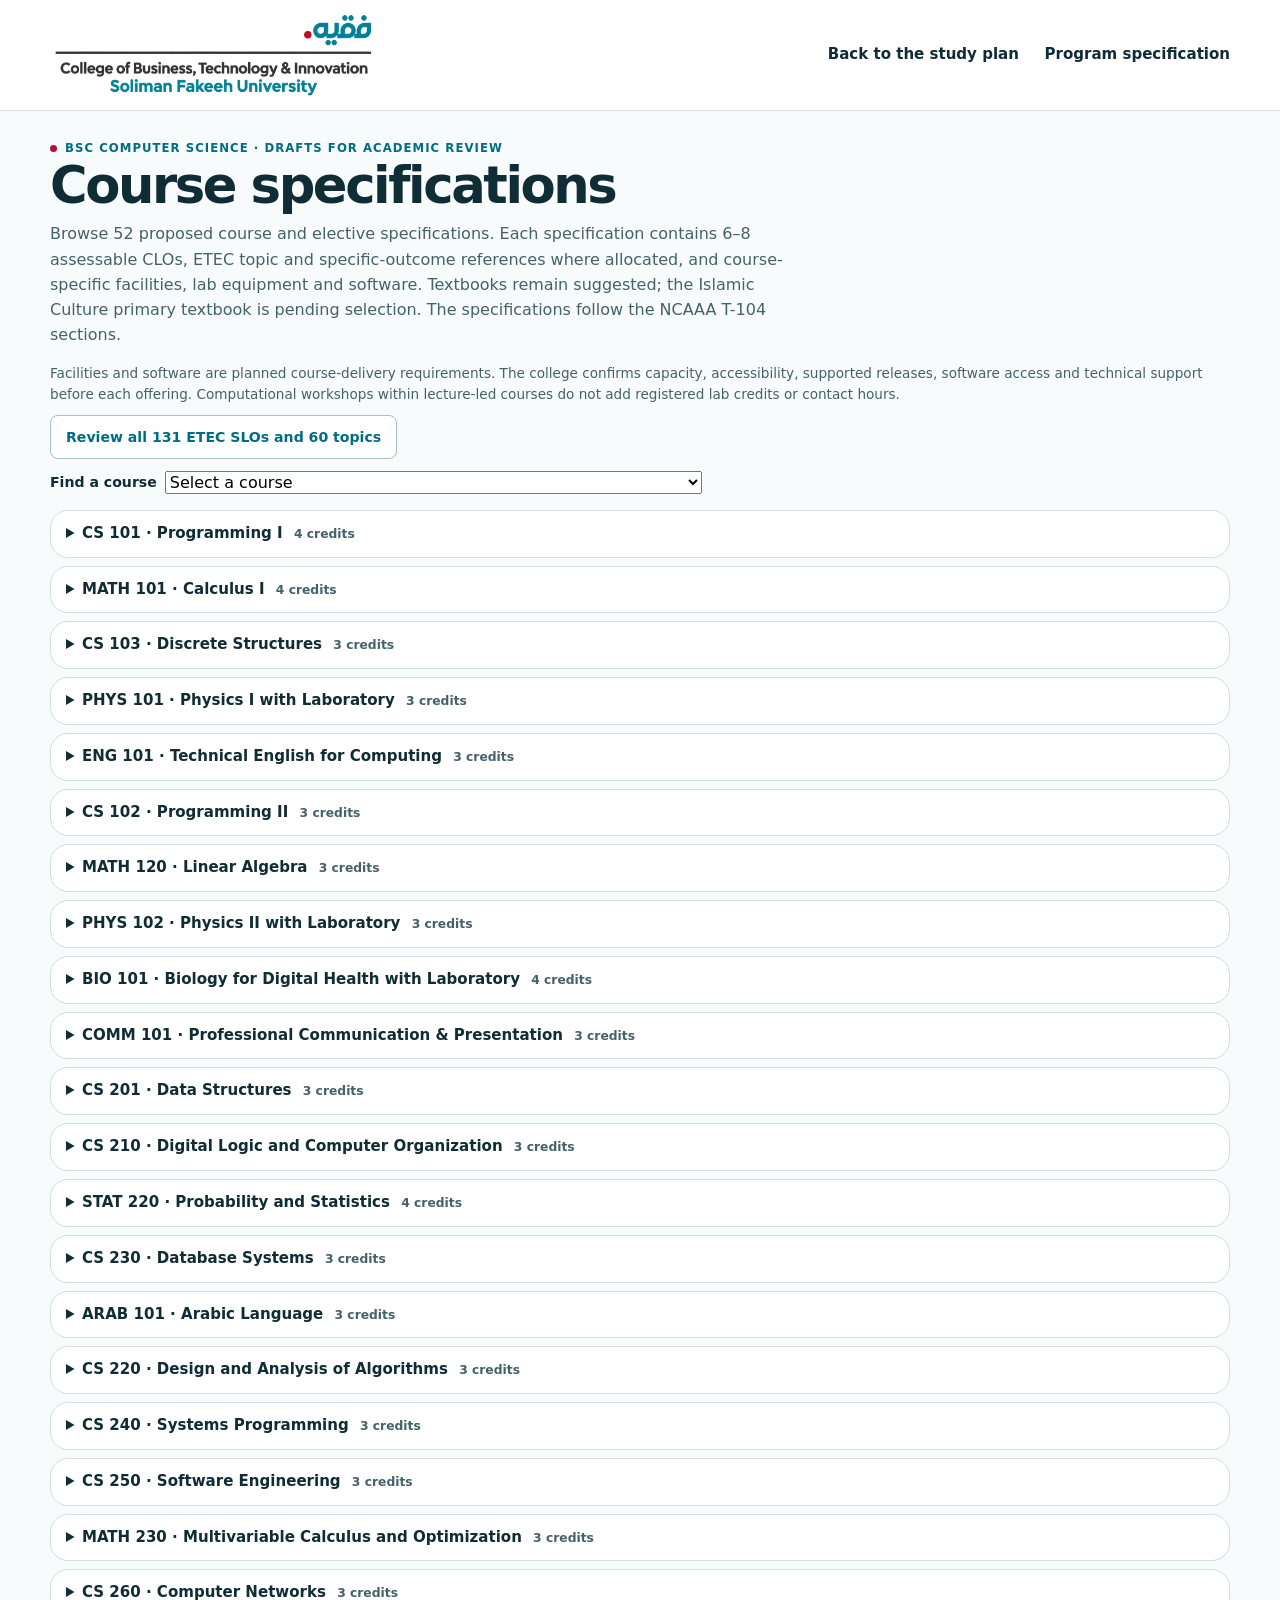
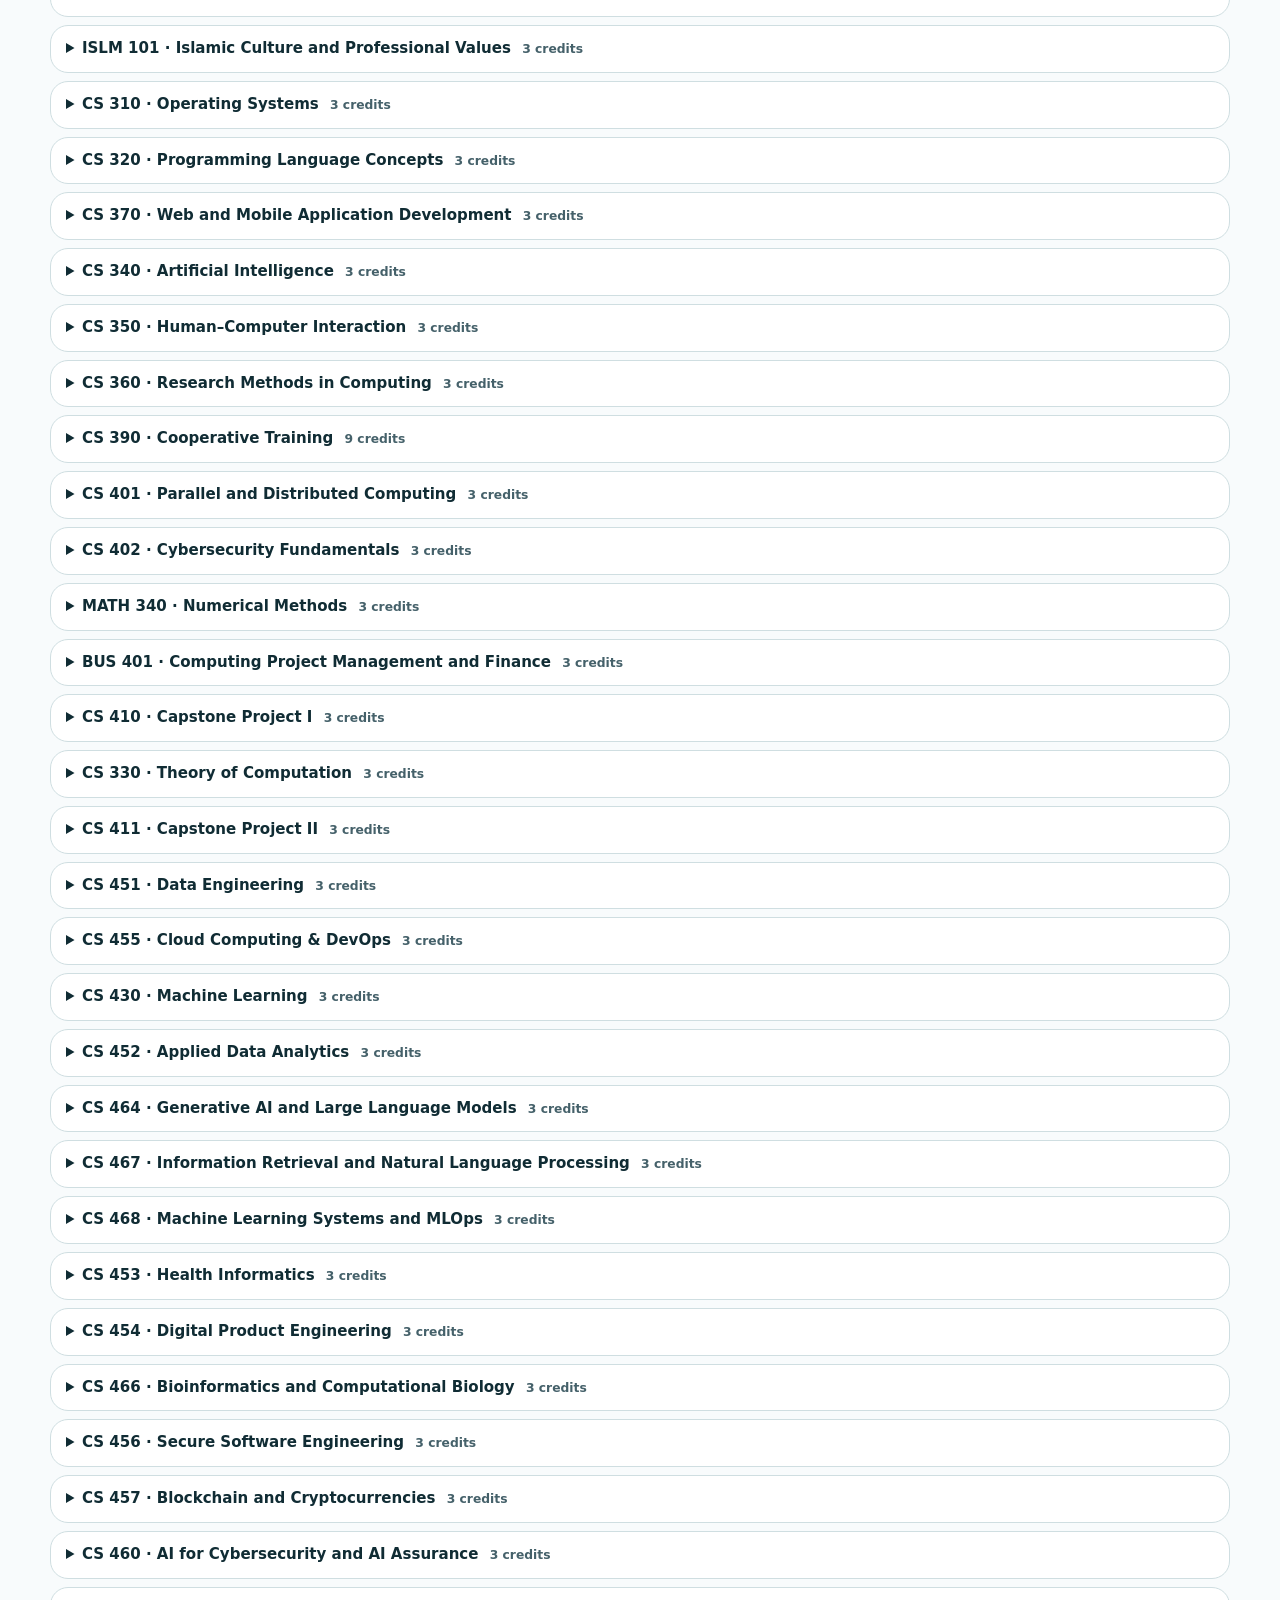
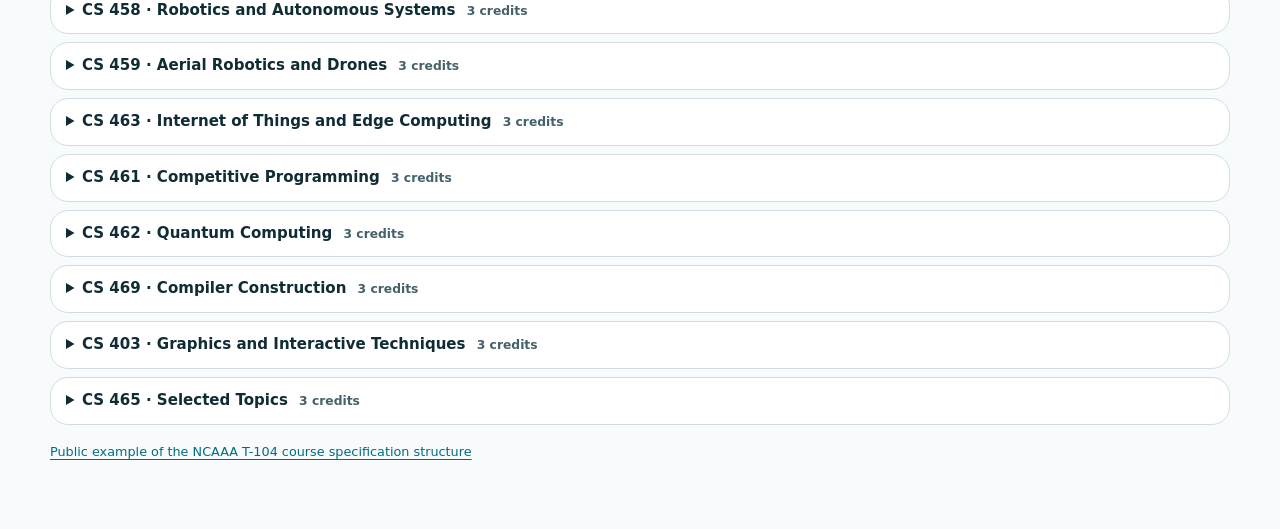
==== commit 0a63023a: "Add files via upload" ====
--- a/course-specifications.html
+++ b/course-specifications.html
@@ -5,12 +5,12 @@
   <meta name="viewport" content="width=device-width, initial-scale=1">
   <meta name="robots" content="noindex">
   <title>Course Specifications | Soliman Fakeeh University</title>
-  <link rel="stylesheet" href="./styles.css?v=20261123-requirement-groups">
-  <script src="./course-specifications.js?v=20261123-etec" defer></script>
+  <link rel="stylesheet" href="./styles.css?v=20261124-data-cloud">
+  <script src="./course-specifications.js?v=20261124-data-cloud" defer></script>
 </head>
 <body>
   <header class="site-header"><div class="wrap masthead">
-    <a href="./index.html" class="brand"><img src="./fakeeh-college-logo.png?v=20261123-etec" alt="College of Business, Technology &amp; Innovation, Soliman Fakeeh University" width="330" height="110"></a>
+    <a href="./index.html" class="brand"><img src="./fakeeh-college-logo.png?v=20261124-data-cloud" alt="College of Business, Technology &amp; Innovation, Soliman Fakeeh University" width="330" height="110"></a>
     <nav aria-label="Program navigation"><a href="./index.html#study">Back to the study plan</a><a href="./index.html#specification">Program specification</a></nav>
   </div></header>
   <main class="wrap spec-page">
@@ -20,963 +20,908 @@
     <p class="section-note">Facilities and software are planned course-delivery requirements. The college confirms capacity, accessibility, supported releases, software access and technical support before each offering. Computational workshops within lecture-led courses do not add registered lab credits or contact hours.</p><p><a class="button secondary" href="./etec-coverage.html">Review all 131 ETEC SLOs and 60 topics</a></p>
 <div class="spec-picker">
       <label for="spec-select">Find a course</label>
-      <select id="spec-select" class="spec-select"><option value="">Select a course</option><option value="cs-101">CS 101 · Programming I</option><option value="math-101">MATH 101 · Calculus I</option><option value="cs-103">CS 103 · Discrete Structures</option><option value="phys-101">PHYS 101 · Physics I with Laboratory</option><option value="eng-101">ENG 101 · Technical English for Computing</option><option value="cs-102">CS 102 · Programming II</option><option value="math-120">MATH 120 · Linear Algebra</option><option value="phys-102">PHYS 102 · Physics II with Laboratory</option><option value="bio-101">BIO 101 · Biology for Digital Health with Laboratory</option><option value="comm-101">COMM 101 · Professional Communication &amp; Presentation</option><option value="cs-201">CS 201 · Data Structures</option><option value="cs-210">CS 210 · Digital Logic and Computer Organization</option><option value="stat-220">STAT 220 · Probability and Statistics</option><option value="cs-230">CS 230 · Database Systems</option><option value="arab-101">ARAB 101 · Arabic Language</option><option value="cs-220">CS 220 · Design and Analysis of Algorithms</option><option value="cs-240">CS 240 · Systems Programming</option><option value="cs-250">CS 250 · Software Engineering</option><option value="math-230">MATH 230 · Multivariable Calculus and Optimization</option><option value="cs-260">CS 260 · Computer Networks</option><option value="islm-101">ISLM 101 · Islamic Culture and Professional Values</option><option value="cs-310">CS 310 · Operating Systems</option><option value="cs-320">CS 320 · Programming Language Concepts</option><option value="cs-370">CS 370 · Web and Mobile Application Development</option><option value="cs-340">CS 340 · Artificial Intelligence</option><option value="cs-350">CS 350 · Human–Computer Interaction</option><option value="cs-360">CS 360 · Research Methods in Computing</option><option value="cs-390">CS 390 · Cooperative Training</option><option value="cs-401">CS 401 · Parallel and Distributed Computing</option><option value="cs-402">CS 402 · Cybersecurity Fundamentals</option><option value="math-340">MATH 340 · Numerical Methods</option><option value="bus-401">BUS 401 · Computing Project Management and Finance</option><option value="cs-410">CS 410 · Capstone Project I</option><option value="cs-330">CS 330 · Theory of Computation</option><option value="cs-411">CS 411 · Capstone Project II</option><option value="cs-430">CS 430 · Machine Learning</option><option value="cs-403">CS 403 · Graphics and Interactive Techniques</option><option value="cs-451">CS 451 · Data Engineering</option><option value="cs-452">CS 452 · Applied Data Analytics</option><option value="cs-464">CS 464 · Generative AI and Large Language Models</option><option value="cs-453">CS 453 · Health Informatics</option><option value="cs-454">CS 454 · Digital Product Engineering</option><option value="cs-455">CS 455 · Cloud and Distributed Applications</option><option value="cs-456">CS 456 · Secure Software Engineering</option><option value="cs-457">CS 457 · Blockchain and Cryptocurrencies</option><option value="cs-460">CS 460 · AI for Cybersecurity and AI Assurance</option><option value="cs-458">CS 458 · Robotics and Autonomous Systems</option><option value="cs-459">CS 459 · Aerial Robotics and Drones</option><option value="cs-463">CS 463 · Internet of Things and Edge Computing</option><option value="cs-461">CS 461 · Competitive Programming</option><option value="cs-462">CS 462 · Quantum Computing</option><option value="cs-465">CS 465 · Selected Topics</option></select>
-    </div>
+      <select id="spec-select"><option value="">Select a course</option><option value="cs-101">CS 101 · Programming I</option><option value="math-101">MATH 101 · Calculus I</option><option value="cs-103">CS 103 · Discrete Structures</option><option value="phys-101">PHYS 101 · Physics I with Laboratory</option><option value="eng-101">ENG 101 · Technical English for Computing</option><option value="cs-102">CS 102 · Programming II</option><option value="math-120">MATH 120 · Linear Algebra</option><option value="phys-102">PHYS 102 · Physics II with Laboratory</option><option value="bio-101">BIO 101 · Biology for Digital Health with Laboratory</option><option value="comm-101">COMM 101 · Professional Communication &amp; Presentation</option><option value="cs-201">CS 201 · Data Structures</option><option value="cs-210">CS 210 · Digital Logic and Computer Organization</option><option value="stat-220">STAT 220 · Probability and Statistics</option><option value="cs-230">CS 230 · Database Systems</option><option value="arab-101">ARAB 101 · Arabic Language</option><option value="cs-220">CS 220 · Design and Analysis of Algorithms</option><option value="cs-240">CS 240 · Systems Programming</option><option value="cs-250">CS 250 · Software Engineering</option><option value="math-230">MATH 230 · Multivariable Calculus and Optimization</option><option value="cs-260">CS 260 · Computer Networks</option><option value="islm-101">ISLM 101 · Islamic Culture and Professional Values</option><option value="cs-310">CS 310 · Operating Systems</option><option value="cs-320">CS 320 · Programming Language Concepts</option><option value="cs-370">CS 370 · Web and Mobile Application Development</option><option value="cs-340">CS 340 · Artificial Intelligence</option><option value="cs-350">CS 350 · Human–Computer Interaction</option><option value="cs-360">CS 360 · Research Methods in Computing</option><option value="cs-390">CS 390 · Cooperative Training</option><option value="cs-401">CS 401 · Parallel and Distributed Computing</option><option value="cs-402">CS 402 · Cybersecurity Fundamentals</option><option value="math-340">MATH 340 · Numerical Methods</option><option value="bus-401">BUS 401 · Computing Project Management and Finance</option><option value="cs-410">CS 410 · Capstone Project I</option><option value="cs-330">CS 330 · Theory of Computation</option><option value="cs-411">CS 411 · Capstone Project II</option><option value="cs-451">CS 451 · Data Engineering</option><option value="cs-455">CS 455 · Cloud Computing &amp; DevOps</option><option value="cs-430">CS 430 · Machine Learning</option><option value="cs-452">CS 452 · Applied Data Analytics</option><option value="cs-464">CS 464 · Generative AI and Large Language Models</option><option value="cs-467">CS 467 · Information Retrieval and Natural Language Processing</option><option value="cs-468">CS 468 · Machine Learning Systems and MLOps</option><option value="cs-453">CS 453 · Health Informatics</option><option value="cs-454">CS 454 · Digital Product Engineering</option><option value="cs-466">CS 466 · Bioinformatics and Computational Biology</option><option value="cs-456">CS 456 · Secure Software Engineering</option><option value="cs-457">CS 457 · Blockchain and Cryptocurrencies</option><option value="cs-460">CS 460 · AI for Cybersecurity and AI Assurance</option><option value="cs-458">CS 458 · Robotics and Autonomous Systems</option><option value="cs-459">CS 459 · Aerial Robotics and Drones</option><option value="cs-463">CS 463 · Internet of Things and Edge Computing</option><option value="cs-461">CS 461 · Competitive Programming</option><option value="cs-462">CS 462 · Quantum Computing</option><option value="cs-469">CS 469 · Compiler Construction</option><option value="cs-403">CS 403 · Graphics and Interactive Techniques</option><option value="cs-465">CS 465 · Selected Topics</option></select></div>
     <details class="panel disclosure spec-entry" id="cs-101">
-      <summary>CS 101 · Programming I <span>4 credits</span></summary>
-      <div class="detail-body">
+      <summary>CS 101 · Programming I <span>4 credits</span></summary><div class="detail-body">
         <h3>A. General information</h3>
         <p class="spec-meta">Required · Computer Science core · Semester 1 · 4 credits · English</p>
         <p>Understand the main ideas and layers of computing, then design, trace, test and document programs in Python.</p><p><strong>Prerequisites</strong> Open entry within the program. Standard program progression applies.</p><p><strong>Mode and contact</strong> In-person teaching. 45 lecture hours and 30 practical hours over 15 teaching weeks.</p><h3>B. Course learning outcomes and assessment methods</h3>
-        <div class="course-clo-block"><p class="etec-legend"><span>ETEC aligned</span> Purple CLOs and topics carry ETEC references. Other course outcomes retain the standard text color. Color is supported by explicit labels and source IDs.</p><div class="table-scroll"><table class="clo-table"><thead><tr><th scope="col">Code</th><th scope="col">Course learning outcome</th><th scope="col">PLO and stage</th><th scope="col">Teaching strategy</th><th scope="col">Direct assessment evidence</th><th scope="col">ETEC alignment</th></tr></thead><tbody><tr class="etec-aligned" id="cs-101-clo-1"><td>CLO 1</td><td>Explain the evolution of the five computer generations and relate hardware, software, networks and data to modern computing disciplines.</td><td>K2 (I)</td><td>Lectures, worked examples, supervised practice and individual problem solving.</td><td>Individual computing-systems explanation</td><td><a href="./etec-coverage.html#SKU2.1-SLO1">SKU2.1-SLO1</a></td></tr><tr id="cs-101-clo-2"><td>CLO 2</td><td>Decompose a problem into an algorithm with explicit inputs, outputs and test cases.</td><td>S1 (I)</td><td>Lectures, worked examples, supervised practice and individual problem solving.</td><td>Algorithm and trace exercise</td><td>Program CLO</td></tr><tr id="cs-101-clo-3"><td>CLO 3</td><td>Implement a program using selection, iteration, functions and file input/output.</td><td>S2 (I)</td><td>Lectures, worked examples, supervised practice and individual problem solving.</td><td>Supervised individual programming task</td><td>Program CLO</td></tr><tr class="etec-aligned" id="cs-101-clo-4"><td>CLO 4</td><td>Develop and test algorithms that manipulate strings, character encodings and other non-numeric representations.</td><td>S2 (I)</td><td>Lectures, worked examples, supervised practice and individual problem solving.</td><td>String and encoding implementation</td><td><a href="./etec-coverage.html#SKU2.1-SLO7">SKU2.1-SLO7</a></td></tr><tr class="etec-aligned" id="cs-101-clo-5"><td>CLO 5</td><td>Locate faults with a debugger and verify a program using normal, boundary and invalid-input tests.</td><td>S4 (I)</td><td>Lectures, worked examples, supervised practice and individual problem solving.</td><td>Debugging practical and test record</td><td><a href="./etec-coverage.html#SKU7.1-SLO8">SKU7.1-SLO8</a></td></tr><tr id="cs-101-clo-6"><td>CLO 6</td><td>Explain and attribute an individually written solution and disclose any AI assistance.</td><td>V1 (I)</td><td>Lectures, worked examples, supervised practice and individual problem solving.</td><td>Code explanation and integrity record</td><td>Program CLO</td></tr></tbody></table></div><details class="etec-source"><summary>ETEC specific learning outcomes addressed here (3)</summary><p>These numbered source outcomes remain individually traceable. The 6–8 course CLOs above consolidate related requirements for teaching and assessment.</p><h4>SKU2.1 · Digital logic and machine-level data representation</h4><ol class="etec-outcomes"><li value="1"><strong>SKU2.1-SLO1</strong> — Analyze the advancements across the five generations of computers and evaluate their impact on modern computing. <span class="etec-trace">Course alignment: CLO 1 · <a href="https://f.etec.gov.sa/j/Computer_Science.pdf#page=14" target="_blank" rel="noopener noreferrer">ETEC source p. 14</a></span></li><li value="7"><strong>SKU2.1-SLO7</strong> — Develop algorithms to manipulate non-numeric data representations. <span class="etec-trace">Course alignment: CLO 4 · <a href="https://f.etec.gov.sa/j/Computer_Science.pdf#page=14" target="_blank" rel="noopener noreferrer">ETEC source p. 14</a></span></li></ol><h4>SKU7.1 · Object-oriented programming and functional programming</h4><ol class="etec-outcomes"><li value="8"><strong>SKU7.1-SLO8</strong> — Apply various strategies to test and debug simple programs. <span class="etec-trace">Course alignment: CLO 5 · <a href="https://f.etec.gov.sa/j/Computer_Science.pdf#page=32" target="_blank" rel="noopener noreferrer">ETEC source p. 32</a></span></li></ol></details></div><h3>C. Course content</h3>
-        <div class="course-content-block"><div class="table-scroll"><table class=""><thead><tr><th scope="col">Course topic</th><th scope="col">Planned contact hours</th></tr></thead><tbody><tr><td>Computing as a discipline: algorithms, abstraction, data and information; relationships among CS, IS, IT and cybersecurity</td><td>11</td></tr><tr><td>Hardware, software, operating systems, networks and databases; an introductory map of AI and emerging computing technologies</td><td>11</td></tr><tr><td>Problem decomposition, representations, types, expressions and input/output</td><td>11</td></tr><tr><td>Selection and iteration</td><td>11</td></tr><tr><td>Functions, recursion and scope</td><td>11</td></tr><tr><td>Strings, collections and file input/output</td><td>10</td></tr><tr><td>Program readability, debugging, test design and version control; responsible use and disclosure of AI assistance</td><td>10</td></tr></tbody></table></div><div class="etec-topic-block"><h4>ETEC required topics allocated to this course</h4><div class="table-scroll"><table class=""><thead><tr><th scope="col">ETEC topic ID</th><th scope="col">Topic in the standard</th><th scope="col">Source</th></tr></thead><tbody><tr class="etec-aligned"><td>SKU2.1-T1</td><td>Evolution and architecture of computing systems.</td><td><a href="https://f.etec.gov.sa/j/Computer_Science.pdf#page=14" target="_blank" rel="noopener noreferrer">ETEC source p. 14</a></td></tr><tr class="etec-aligned"><td>SKU2.1-T3</td><td>Data representation and manipulation.</td><td><a href="https://f.etec.gov.sa/j/Computer_Science.pdf#page=14" target="_blank" rel="noopener noreferrer">ETEC source p. 14</a></td></tr></tbody></table></div></div></div><h3>D. Student assessment activities</h3>
+        <div class="course-clo-block"><p class="etec-legend"><span>ETEC aligned</span> Purple CLOs and topics have explicit national-standard references. Other course outcomes retain the normal text color.</p><div class="table-scroll"><table class="clo-table"><thead><tr><th scope="col">Code</th><th scope="col">Course learning outcome</th><th scope="col">PLO and stage</th><th scope="col">Teaching strategy</th><th scope="col">Direct assessment evidence</th><th scope="col">ETEC alignment</th></tr></thead><tbody><tr id="cs-101-clo-1" class="etec-aligned"><td>CLO 1</td><td>Explain the evolution of the five computer generations and relate hardware, software, networks and data to modern computing disciplines.</td><td>K2 (I)</td><td>Short demonstrations, supervised implementation, review, reproducible experiments and individual defense.</td><td>Individual computing-systems explanation</td><td><a href="./etec-coverage.html#SKU2.1-SLO1">SKU2.1-SLO1</a></td></tr><tr id="cs-101-clo-2"><td>CLO 2</td><td>Decompose a problem into an algorithm with explicit inputs, outputs and test cases.</td><td>S1 (I)</td><td>Short demonstrations, supervised implementation, review, reproducible experiments and individual defense.</td><td>Algorithm and trace exercise</td><td>Program CLO</td></tr><tr id="cs-101-clo-3"><td>CLO 3</td><td>Implement a program using selection, iteration, functions and file input/output.</td><td>S2 (I)</td><td>Short demonstrations, supervised implementation, review, reproducible experiments and individual defense.</td><td>Supervised individual programming task</td><td>Program CLO</td></tr><tr id="cs-101-clo-4" class="etec-aligned"><td>CLO 4</td><td>Develop and test algorithms that manipulate strings, character encodings and other non-numeric representations.</td><td>S2 (I)</td><td>Short demonstrations, supervised implementation, review, reproducible experiments and individual defense.</td><td>String and encoding implementation</td><td><a href="./etec-coverage.html#SKU2.1-SLO7">SKU2.1-SLO7</a></td></tr><tr id="cs-101-clo-5" class="etec-aligned"><td>CLO 5</td><td>Locate faults with a debugger and verify a program using normal, boundary and invalid-input tests.</td><td>S4 (I)</td><td>Short demonstrations, supervised implementation, review, reproducible experiments and individual defense.</td><td>Debugging practical and test record</td><td><a href="./etec-coverage.html#SKU7.1-SLO8">SKU7.1-SLO8</a></td></tr><tr id="cs-101-clo-6"><td>CLO 6</td><td>Explain and attribute an individually written solution and disclose any AI assistance.</td><td>V1 (I)</td><td>Short demonstrations, supervised implementation, review, reproducible experiments and individual defense.</td><td>Code explanation and integrity record</td><td>Program CLO</td></tr></tbody></table></div><details class="etec-source"><summary>ETEC specific learning outcomes addressed here (3)</summary><h4>Specific Knowledge Unit (SKU) 2.1: Digital logic and machine-level data representation</h4><ol class="etec-outcomes"><li value="1"><strong>SKU2.1-SLO1</strong> — Analyze the advancements across the five generations of computers and evaluate their impact on modern computing.<span class="etec-trace">Course alignment: CLO 1 · <a href="https://f.etec.gov.sa/j/Computer_Science.pdf#page=14" target="_blank" rel="noopener noreferrer">ETEC source p. 14</a></span></li><li value="7"><strong>SKU2.1-SLO7</strong> — Develop algorithms to manipulate non-numeric data representations.<span class="etec-trace">Course alignment: CLO 4 · <a href="https://f.etec.gov.sa/j/Computer_Science.pdf#page=14" target="_blank" rel="noopener noreferrer">ETEC source p. 14</a></span></li></ol><h4>Specific Knowledge Unit (SKU) 7.1: Object-oriented programming and functional programming</h4><ol class="etec-outcomes"><li value="8"><strong>SKU7.1-SLO8</strong> — Apply various strategies to test and debug simple programs.<span class="etec-trace">Course alignment: CLO 5 · <a href="https://f.etec.gov.sa/j/Computer_Science.pdf#page=32" target="_blank" rel="noopener noreferrer">ETEC source p. 32</a></span></li></ol></details></div><h3>C. Course content</h3>
+        <div class="course-content-block"><div class="table-scroll"><table class=""><thead><tr><th scope="col">Course topic</th><th scope="col">Planned contact hours</th></tr></thead><tbody><tr><td>Computing as a discipline: algorithms, abstraction, data and information; relationships among CS, IS, IT and cybersecurity</td><td>6</td></tr><tr><td>Hardware, software, operating systems, networks and databases; an introductory map of AI and emerging computing technologies</td><td>6</td></tr><tr><td>Problem decomposition, representations, types, expressions and input/output</td><td>12</td></tr><tr><td>Selection and iteration</td><td>12</td></tr><tr><td>Functions, recursion and scope</td><td>15</td></tr><tr><td>Strings, collections and file input/output</td><td>12</td></tr><tr><td>Program readability, debugging, test design and version control; responsible use and disclosure of AI assistance</td><td>12</td></tr></tbody></table></div><div class="etec-topic-block"><h4>ETEC required topics allocated to this course</h4><div class="table-scroll"><table class=""><thead><tr><th scope="col">ETEC topic ID</th><th scope="col">Topic in the standard</th><th scope="col">Source</th></tr></thead><tbody><tr class="etec-aligned"><td>SKU2.1-T1</td><td>Evolution and architecture of computing systems.</td><td><a href="https://f.etec.gov.sa/j/Computer_Science.pdf#page=14" target="_blank" rel="noopener noreferrer">ETEC source p. 14</a></td></tr><tr class="etec-aligned"><td>SKU2.1-T3</td><td>Data representation and manipulation.</td><td><a href="https://f.etec.gov.sa/j/Computer_Science.pdf#page=14" target="_blank" rel="noopener noreferrer">ETEC source p. 14</a></td></tr></tbody></table></div></div></div><h3>D. Student assessment activities</h3>
         <div class="table-scroll"><table><thead><tr><th scope="col">Assessment activity</th><th scope="col">Timing</th><th scope="col">Weight</th></tr></thead><tbody><tr><td>Computing foundations and representation tasks</td><td>Early semester</td><td>10%</td></tr><tr><td>Individual programming laboratories</td><td>Throughout</td><td>30%</td></tr><tr><td>Quizzes and midterm</td><td>First half</td><td>20%</td></tr><tr><td>Supervised programming practical</td><td>Late semester</td><td>15%</td></tr><tr><td>Final examination</td><td>End of semester</td><td>25%</td></tr></tbody></table></div><h3>E. Learning resources and facilities</h3>
         <div class="course-readings"><h4>Suggested textbook</h4><p><a href="https://www.oreilly.com/library/view/think-python-3rd/9781098155421/" target="_blank" rel="noopener noreferrer" dir="auto">Think Python: How to Think Like a Computer Scientist</a> · Allen B. Downey · O’Reilly · 3rd ed. · 2024</p><p>Use the Python programming chapters for the substantial coding component. Supply a short computing foundations unit covering abstraction, data, hardware/software layers, networks, databases, AI and emerging technologies.</p></div>
-        <p><strong>Additional materials</strong> Computing foundations readings, MIT introductory computing materials, the Python Tutorial, and supervised programming exercises. The first two units orient students to the discipline; later required courses develop their technical depth.</p><div class="facilities-block"><h4>Facilities and laboratory requirements</h4><dl><dt>Lab or teaching space</dt><dd>General programming lab</dd><dt>Hardware and equipment</dt><dd>Standard workstation; keyboard and assistive-technology access.</dd><dt>Required software or equivalent</dt><dd>Python 3, VS Code or IDLE, Git, unittest or pytest.</dd><dt>Laboratory or workshop use</dt><dd>Individual programming, strings and encoding, debugger use, tests and version-controlled submissions.</dd></dl><p class="section-note">Accessible teaching room with display and whiteboard; LMS and library access. Practical work uses one account and workstation per student, normally a multicore CPU, 16 GB RAM and SSD storage, or an equivalent remotely accessible lab image; shared demonstrations do not replace individual assessed access.</p></div><h3>F. Assessment of course quality</h3>
+        <p><strong>Additional materials</strong> Computing foundations readings, MIT introductory computing materials, the Python Tutorial, and supervised programming exercises. The first two units orient students to the discipline; later required courses develop their technical depth.</p><div class="facilities-block"><h4>Facilities and laboratory requirements</h4><dl><dt>Lab or teaching space</dt><dd>General programming lab</dd><dt>Hardware and equipment</dt><dd>Standard workstation; keyboard and assistive-technology access.</dd><dt>Required software or equivalent</dt><dd>Python 3, VS Code or IDLE, Git, unittest or pytest.</dd><dt>Laboratory or workshop use</dt><dd>Individual programming, strings and encoding, debugger use, tests and version-controlled submissions.</dd></dl><p class="section-note">Accessible teaching room with display and whiteboard; LMS and library access. Practical work uses one account and workstation per student, normally a multicore CPU, 16 GB RAM and SSD storage, or an equivalent remotely accessible lab image; shared demonstrations do not replace individual assessed access.</p><p class="section-note">A supported, course-tested software image, repository access and reproducible environment instructions are provided before teaching. Tools below are the planned teaching stack; equivalent supported tools may be approved if they support the same assessed tasks.</p></div><h3>F. Assessment of course quality</h3>
         <p>Course faculty and program coordinator review outcome attainment, student feedback, assessment moderation, and the end-of-course report after each delivery. Placement review also includes host feedback.</p>
         <h3>G. Specification approval data</h3>
         <p>Draft for academic review. Committee, decision reference, and approval date are pending.</p>
       </div>
     </details>
 <details class="panel disclosure spec-entry" id="math-101">
-      <summary>MATH 101 · Calculus I <span>4 credits</span></summary>
-      <div class="detail-body">
+      <summary>MATH 101 · Calculus I <span>4 credits</span></summary><div class="detail-body">
         <h3>A. General information</h3>
         <p class="spec-meta">Required · Department Requirements · Semester 1 · 4 credits · English</p>
         <p>Use limits, derivatives, and integrals to analyze changing quantities.</p><p><strong>Prerequisites</strong> Open entry within the program. Standard program progression applies.</p><p><strong>Mode and contact</strong> In-person teaching. 60 lecture hours and 0 practical hours over 15 teaching weeks.</p><h3>B. Course learning outcomes and assessment methods</h3>
-        <div class="course-clo-block"><p class="etec-legend"><span>ETEC aligned</span> Purple CLOs and topics carry ETEC references. Other course outcomes retain the standard text color. Color is supported by explicit labels and source IDs.</p><div class="table-scroll"><table class="clo-table"><thead><tr><th scope="col">Code</th><th scope="col">Course learning outcome</th><th scope="col">PLO and stage</th><th scope="col">Teaching strategy</th><th scope="col">Direct assessment evidence</th><th scope="col">ETEC alignment</th></tr></thead><tbody><tr id="math-101-clo-1"><td>CLO 1</td><td>Explain functions, limits and continuity using symbolic and graphical representations.</td><td>K1 (I)</td><td>Class instruction, guided problem solving, discussion, and independent practice.</td><td>Written conceptual problems</td><td>Program CLO</td></tr><tr id="math-101-clo-2"><td>CLO 2</td><td>Calculate derivatives and interpret rates of change in a mathematical model.</td><td>S1 (I)</td><td>Class instruction, guided problem solving, discussion, and independent practice.</td><td>Differentiation examination tasks</td><td>Program CLO</td></tr><tr id="math-101-clo-3"><td>CLO 3</td><td>Solve single-variable optimization problems and justify critical points and boundary choices.</td><td>S1 (I)</td><td>Class instruction, guided problem solving, discussion, and independent practice.</td><td>Optimization problem set</td><td>Program CLO</td></tr><tr id="math-101-clo-4"><td>CLO 4</td><td>Evaluate definite integrals and use the fundamental theorem of calculus.</td><td>S1 (I)</td><td>Class instruction, guided problem solving, discussion, and independent practice.</td><td>Integration examination tasks</td><td>Program CLO</td></tr><tr class="etec-aligned" id="math-101-clo-5"><td>CLO 5</td><td>Analyze convergence and Taylor or Maclaurin series expansions to approximate a function with a justified error estimate.</td><td>S1 (I)</td><td>Class instruction, guided problem solving, discussion, and independent practice.</td><td>Series convergence and approximation assignment</td><td><a href="./etec-coverage.html#EKU.1-SLO3">EKU.1-SLO3</a></td></tr><tr id="math-101-clo-6"><td>CLO 6</td><td>Compare an analytic result with a numerical or graphical check and explain approximation error.</td><td>S4 (I)</td><td>Class instruction, guided problem solving, discussion, and independent practice.</td><td>Individual computational worksheet</td><td>Program CLO</td></tr></tbody></table></div><details class="etec-source"><summary>ETEC specific learning outcomes addressed here (1)</summary><p>These numbered source outcomes remain individually traceable. The 6–8 course CLOs above consolidate related requirements for teaching and assessment.</p><h4>EKU.1 · Mathematics and Statistics</h4><ol class="etec-outcomes"><li value="3"><strong>EKU.1-SLO3</strong> — Analyze the properties of infinite series expansions related to function approximation. <span class="etec-trace">Course alignment: CLO 5 · <a href="https://f.etec.gov.sa/j/Computer_Science.pdf#page=9" target="_blank" rel="noopener noreferrer">ETEC source p. 9</a></span></li></ol></details></div><h3>C. Course content</h3>
+        <div class="course-clo-block"><p class="etec-legend"><span>ETEC aligned</span> Purple CLOs and topics have explicit national-standard references. Other course outcomes retain the normal text color.</p><div class="table-scroll"><table class="clo-table"><thead><tr><th scope="col">Code</th><th scope="col">Course learning outcome</th><th scope="col">PLO and stage</th><th scope="col">Teaching strategy</th><th scope="col">Direct assessment evidence</th><th scope="col">ETEC alignment</th></tr></thead><tbody><tr id="math-101-clo-1"><td>CLO 1</td><td>Explain functions, limits and continuity using symbolic and graphical representations.</td><td>K1 (I)</td><td>Worked examples, supervised practice, individual explanation and moderated assessment.</td><td>Written conceptual problems</td><td>Program CLO</td></tr><tr id="math-101-clo-2"><td>CLO 2</td><td>Calculate derivatives and interpret rates of change in a mathematical model.</td><td>S1 (I)</td><td>Worked examples, supervised practice, individual explanation and moderated assessment.</td><td>Differentiation examination tasks</td><td>Program CLO</td></tr><tr id="math-101-clo-3"><td>CLO 3</td><td>Solve single-variable optimization problems and justify critical points and boundary choices.</td><td>S1 (I)</td><td>Worked examples, supervised practice, individual explanation and moderated assessment.</td><td>Optimization problem set</td><td>Program CLO</td></tr><tr id="math-101-clo-4"><td>CLO 4</td><td>Evaluate definite integrals and use the fundamental theorem of calculus.</td><td>S1 (I)</td><td>Worked examples, supervised practice, individual explanation and moderated assessment.</td><td>Integration examination tasks</td><td>Program CLO</td></tr><tr id="math-101-clo-5" class="etec-aligned"><td>CLO 5</td><td>Analyze convergence and Taylor or Maclaurin series expansions to approximate a function with a justified error estimate.</td><td>S1 (I)</td><td>Worked examples, supervised practice, individual explanation and moderated assessment.</td><td>Series convergence and approximation assignment</td><td><a href="./etec-coverage.html#EKU.1-SLO3">EKU.1-SLO3</a></td></tr><tr id="math-101-clo-6"><td>CLO 6</td><td>Compare an analytic result with a numerical or graphical check and explain approximation error.</td><td>S4 (I)</td><td>Worked examples, supervised practice, individual explanation and moderated assessment.</td><td>Individual computational worksheet</td><td>Program CLO</td></tr></tbody></table></div><details class="etec-source"><summary>ETEC specific learning outcomes addressed here (1)</summary><h4>Essential Knowledge Unit (EKU.1): Mathematics and Statistics</h4><ol class="etec-outcomes"><li value="3"><strong>EKU.1-SLO3</strong> — Analyze the properties of infinite series expansions related to function approximation.<span class="etec-trace">Course alignment: CLO 5 · <a href="https://f.etec.gov.sa/j/Computer_Science.pdf#page=9" target="_blank" rel="noopener noreferrer">ETEC source p. 9</a></span></li></ol></details></div><h3>C. Course content</h3>
         <div class="course-content-block"><div class="table-scroll"><table class=""><thead><tr><th scope="col">Course topic</th><th scope="col">Planned contact hours</th></tr></thead><tbody><tr><td>Functions and modeling</td><td>9</td></tr><tr><td>Limits and continuity</td><td>9</td></tr><tr><td>Differentiation and rates</td><td>9</td></tr><tr><td>Optimization in one variable</td><td>9</td></tr><tr><td>Definite integrals and the fundamental theorem</td><td>8</td></tr><tr><td>Numerical approximation and interpretation</td><td>8</td></tr><tr><td>Sequences, convergence tests, infinite series, Taylor and Maclaurin approximation and error estimates</td><td>8</td></tr></tbody></table></div><div class="etec-topic-block"><h4>ETEC required topics allocated to this course</h4><div class="table-scroll"><table class=""><thead><tr><th scope="col">ETEC topic ID</th><th scope="col">Topic in the standard</th><th scope="col">Source</th></tr></thead><tbody><tr class="etec-aligned"><td>EKU.1-T2</td><td>Calculus</td><td><a href="https://f.etec.gov.sa/j/Computer_Science.pdf#page=9" target="_blank" rel="noopener noreferrer">ETEC source p. 9</a></td></tr></tbody></table></div></div></div><h3>D. Student assessment activities</h3>
         <div class="table-scroll"><table><thead><tr><th scope="col">Assessment activity</th><th scope="col">Timing</th><th scope="col">Weight</th></tr></thead><tbody><tr><td>Assignments and quizzes</td><td>Throughout</td><td>25%</td></tr><tr><td>Midterm</td><td>Mid-semester</td><td>25%</td></tr><tr><td>Applied assignment</td><td>Late semester</td><td>15%</td></tr><tr><td>Final examination</td><td>End of semester</td><td>35%</td></tr></tbody></table></div>
         <h3>E. Learning resources and facilities</h3>
         <div class="course-readings"><h4>Suggested textbook</h4><p><a href="https://www.pearson.com/en-gb/subject-catalog/p/thomas-calculus-early-transcendentals/P200000010771/9781292725901" target="_blank" rel="noopener noreferrer" dir="auto">Thomas’ Calculus: Early Transcendentals, SI Units</a> · Joel Hass, Christopher Heil, and Maurice D. Weir · Pearson · 15th ed. · 2024</p><p>Use the single-variable chapters on limits, differentiation, integration, and optimization alongside numerical comparison exercises.</p></div>
-        <p><strong>Additional materials</strong> OpenStax Calculus Volume 1 and problem sets.</p>
-        <div class="facilities-block"><h4>Facilities and laboratory requirements</h4><dl><dt>Lab or teaching space</dt><dd>Mathematics classroom and computational workspace</dd><dt>Hardware and equipment</dt><dd>No dedicated hardware lab required; shared computer access for approximation investigations.</dd><dt>Required software or equivalent</dt><dd>Python, Jupyter, NumPy, SymPy and Matplotlib, or GNU Octave.</dd><dt>Laboratory or workshop use</dt><dd>Derivative and integral checks, Taylor approximation and numerical error comparisons.</dd></dl><p class="section-note">Accessible teaching room with display and whiteboard; LMS and library access. Practical work uses one account and workstation per student, normally a multicore CPU, 16 GB RAM and SSD storage, or an equivalent remotely accessible lab image; shared demonstrations do not replace individual assessed access.</p></div><h3>F. Assessment of course quality</h3>
+        <p><strong>Additional materials</strong> OpenStax Calculus Volume 1 and problem sets.</p><div class="facilities-block"><h4>Facilities and laboratory requirements</h4><dl><dt>Lab or teaching space</dt><dd>Mathematics classroom and computational workspace</dd><dt>Hardware and equipment</dt><dd>No dedicated hardware lab required; shared computer access for approximation investigations.</dd><dt>Required software or equivalent</dt><dd>Python, Jupyter, NumPy, SymPy and Matplotlib, or GNU Octave.</dd><dt>Laboratory or workshop use</dt><dd>Derivative and integral checks, Taylor approximation and numerical error comparisons.</dd></dl><p class="section-note">Accessible teaching room with display and whiteboard; LMS and library access. Practical work uses one account and workstation per student, normally a multicore CPU, 16 GB RAM and SSD storage, or an equivalent remotely accessible lab image; shared demonstrations do not replace individual assessed access.</p><p class="section-note">A supported, course-tested software image, repository access and reproducible environment instructions are provided before teaching. Tools below are the planned teaching stack; equivalent supported tools may be approved if they support the same assessed tasks.</p></div><h3>F. Assessment of course quality</h3>
         <p>Course faculty and program coordinator review outcome attainment, student feedback, assessment moderation, and the end-of-course report after each delivery. Placement review also includes host feedback.</p>
         <h3>G. Specification approval data</h3>
         <p>Draft for academic review. Committee, decision reference, and approval date are pending.</p>
       </div>
     </details>
 <details class="panel disclosure spec-entry" id="cs-103">
-      <summary>CS 103 · Discrete Structures <span>3 credits</span></summary>
-      <div class="detail-body">
+      <summary>CS 103 · Discrete Structures <span>3 credits</span></summary><div class="detail-body">
         <h3>A. General information</h3>
         <p class="spec-meta">Required · Department Requirements · Semester 1 · 3 credits · English</p>
         <p>Use logic, proof, sets, relations, counting, graphs and trees to model and reason about computing problems.</p><p><strong>Prerequisites</strong> Open entry within the program. These three credits are classified as mathematics and statistics in the ABET and ETEC allocations. The CS prefix identifies academic ownership; the credits are not also counted in the CS core.</p><p><strong>Mode and contact</strong> In-person teaching. 45 lecture hours and 0 practical hours over 15 teaching weeks.</p><h3>B. Course learning outcomes and assessment methods</h3>
-        <div class="course-clo-block"><p class="etec-legend"><span>ETEC aligned</span> Purple CLOs and topics carry ETEC references. Other course outcomes retain the standard text color. Color is supported by explicit labels and source IDs.</p><div class="table-scroll"><table class="clo-table"><thead><tr><th scope="col">Code</th><th scope="col">Course learning outcome</th><th scope="col">PLO and stage</th><th scope="col">Teaching strategy</th><th scope="col">Direct assessment evidence</th><th scope="col">ETEC alignment</th></tr></thead><tbody><tr class="etec-aligned" id="cs-103-clo-1"><td>CLO 1</td><td>Illustrate sets, relations and functions and apply their operations to computing examples.</td><td>K1 (I)</td><td>Worked proofs, formal models, structured problem solving and individual mathematical reasoning.</td><td>Set and relation modeling problems</td><td><a href="./etec-coverage.html#SKU3.1-SLO1">SKU3.1-SLO1</a><br><a href="./etec-coverage.html#SKU3.1-SLO2">SKU3.1-SLO2</a><br><a href="./etec-coverage.html#EKU.1-SLO1">EKU.1-SLO1</a></td></tr><tr class="etec-aligned" id="cs-103-clo-2"><td>CLO 2</td><td>Explain propositional and predicate logic and translate informal requirements into quantified statements.</td><td>K1 (I)</td><td>Worked proofs, formal models, structured problem solving and individual mathematical reasoning.</td><td>Logic translation examination</td><td><a href="./etec-coverage.html#SKU3.1-SLO3">SKU3.1-SLO3</a><br><a href="./etec-coverage.html#SKU3.1-SLO4">SKU3.1-SLO4</a></td></tr><tr class="etec-aligned" id="cs-103-clo-3"><td>CLO 3</td><td>Use symbolic logic and inference rules to construct valid proofs and model a real situation.</td><td>S1 (I)</td><td>Worked proofs, formal models, structured problem solving and individual mathematical reasoning.</td><td>Formal derivation and scenario model</td><td><a href="./etec-coverage.html#SKU3.1-SLO5">SKU3.1-SLO5</a><br><a href="./etec-coverage.html#SKU3.1-SLO6">SKU3.1-SLO6</a><br><a href="./etec-coverage.html#SKU3.1-SLO7">SKU3.1-SLO7</a></td></tr><tr class="etec-aligned" id="cs-103-clo-4"><td>CLO 4</td><td>Identify and construct direct, contradiction and inductive proofs, explaining weak and strong induction and the well-ordering principle.</td><td>S1 (I)</td><td>Worked proofs, formal models, structured problem solving and individual mathematical reasoning.</td><td>Proof portfolio and algorithm-correctness proof</td><td><a href="./etec-coverage.html#SKU3.2-SLO1">SKU3.2-SLO1</a><br><a href="./etec-coverage.html#SKU3.2-SLO2">SKU3.2-SLO2</a><br><a href="./etec-coverage.html#EKU.1-SLO2">EKU.1-SLO2</a></td></tr><tr class="etec-aligned" id="cs-103-clo-5"><td>CLO 5</td><td>Apply sum and product rules, inclusion-exclusion, progressions, permutations and combinations to counting problems.</td><td>S1 (I)</td><td>Worked proofs, formal models, structured problem solving and individual mathematical reasoning.</td><td>Counting problem set</td><td><a href="./etec-coverage.html#SKU3.2-SLO3">SKU3.2-SLO3</a><br><a href="./etec-coverage.html#SKU3.2-SLO5">SKU3.2-SLO5</a></td></tr><tr class="etec-aligned" id="cs-103-clo-6"><td>CLO 6</td><td>Use the pigeonhole principle to prove a discrete claim and perform modular-arithmetic computations.</td><td>S1 (I)</td><td>Worked proofs, formal models, structured problem solving and individual mathematical reasoning.</td><td>Pigeonhole proof and modular arithmetic test</td><td><a href="./etec-coverage.html#SKU3.2-SLO4">SKU3.2-SLO4</a><br><a href="./etec-coverage.html#SKU3.2-SLO7">SKU3.2-SLO7</a></td></tr><tr class="etec-aligned" id="cs-103-clo-7"><td>CLO 7</td><td>Formulate recursive definitions and solve elementary recurrence relations.</td><td>S1 (I)</td><td>Worked proofs, formal models, structured problem solving and individual mathematical reasoning.</td><td>Recurrence derivation</td><td><a href="./etec-coverage.html#SKU3.2-SLO6">SKU3.2-SLO6</a></td></tr><tr id="cs-103-clo-8"><td>CLO 8</td><td>Represent a computing problem with graphs or trees and check a solution against a constructed example.</td><td>S4 (I)</td><td>Worked proofs, formal models, structured problem solving and individual mathematical reasoning.</td><td>Graph-model worksheet</td><td>Program CLO</td></tr></tbody></table></div><details class="etec-source"><summary>ETEC specific learning outcomes addressed here (16)</summary><p>These numbered source outcomes remain individually traceable. The 6–8 course CLOs above consolidate related requirements for teaching and assessment.</p><h4>EKU.1 · Mathematics and Statistics</h4><ol class="etec-outcomes"><li value="1"><strong>EKU.1-SLO1</strong> — Analyze discrete mathematical structures to solve computing-related problems. <span class="etec-trace">Course alignment: CLO 1 · <a href="https://f.etec.gov.sa/j/Computer_Science.pdf#page=9" target="_blank" rel="noopener noreferrer">ETEC source p. 9</a></span></li><li value="2"><strong>EKU.1-SLO2</strong> — Apply logic and proof techniques to validate the correctness of algorithms <span class="etec-trace">Course alignment: CLO 4 · <a href="https://f.etec.gov.sa/j/Computer_Science.pdf#page=9" target="_blank" rel="noopener noreferrer">ETEC source p. 9</a></span></li></ol><h4>SKU3.1 · Introductory logic, sets, relations, and functions</h4><ol class="etec-outcomes"><li value="1"><strong>SKU3.1-SLO1</strong> — Illustrate functions, relations, and sets with appropriate examples. <span class="etec-trace">Course alignment: CLO 1 · <a href="https://f.etec.gov.sa/j/Computer_Science.pdf#page=18" target="_blank" rel="noopener noreferrer">ETEC source p. 18</a></span></li><li value="2"><strong>SKU3.1-SLO2</strong> — Apply the operations of sets, functions, and relations to solve problems. <span class="etec-trace">Course alignment: CLO 1 · <a href="https://f.etec.gov.sa/j/Computer_Science.pdf#page=18" target="_blank" rel="noopener noreferrer">ETEC source p. 18</a></span></li><li value="3"><strong>SKU3.1-SLO3</strong> — Explain propositional and predicate logic concepts. <span class="etec-trace">Course alignment: CLO 2 · <a href="https://f.etec.gov.sa/j/Computer_Science.pdf#page=18" target="_blank" rel="noopener noreferrer">ETEC source p. 18</a></span></li><li value="4"><strong>SKU3.1-SLO4</strong> — Translate informal logical statements into predicate logic expressions. <span class="etec-trace">Course alignment: CLO 2 · <a href="https://f.etec.gov.sa/j/Computer_Science.pdf#page=18" target="_blank" rel="noopener noreferrer">ETEC source p. 18</a></span></li><li value="5"><strong>SKU3.1-SLO5</strong> — Employ methods of symbolic propositional and predicate logic to solve logical problems. <span class="etec-trace">Course alignment: CLO 3 · <a href="https://f.etec.gov.sa/j/Computer_Science.pdf#page=18" target="_blank" rel="noopener noreferrer">ETEC source p. 18</a></span></li><li value="6"><strong>SKU3.1-SLO6</strong> — Construct valid proofs in propositional and predicate logic using appropriate inference rules. <span class="etec-trace">Course alignment: CLO 3 · <a href="https://f.etec.gov.sa/j/Computer_Science.pdf#page=18" target="_blank" rel="noopener noreferrer">ETEC source p. 18</a></span></li><li value="7"><strong>SKU3.1-SLO7</strong> — Model real-life situations using symbolic logic to represent and analyze scenarios. <span class="etec-trace">Course alignment: CLO 3 · <a href="https://f.etec.gov.sa/j/Computer_Science.pdf#page=18" target="_blank" rel="noopener noreferrer">ETEC source p. 18</a></span></li></ol><h4>SKU3.2 · Proof techniques and basics of counting</h4><ol class="etec-outcomes"><li value="1"><strong>SKU3.2-SLO1</strong> — Identify the proof technique used in a given proof (direct proof, proof by contradiction, and induction). <span class="etec-trace">Course alignment: CLO 4 · <a href="https://f.etec.gov.sa/j/Computer_Science.pdf#page=20" target="_blank" rel="noopener noreferrer">ETEC source p. 20</a></span></li><li value="2"><strong>SKU3.2-SLO2</strong> — Explain the relationship between weak and robust induction, and the well-ordering principle. <span class="etec-trace">Course alignment: CLO 4 · <a href="https://f.etec.gov.sa/j/Computer_Science.pdf#page=20" target="_blank" rel="noopener noreferrer">ETEC source p. 20</a></span></li><li value="3"><strong>SKU3.2-SLO3</strong> — Apply counting arguments, including sum and product rules, inclusion- exclusion principle, and arithmetic/geometric progressions. <span class="etec-trace">Course alignment: CLO 5 · <a href="https://f.etec.gov.sa/j/Computer_Science.pdf#page=20" target="_blank" rel="noopener noreferrer">ETEC source p. 20</a></span></li><li value="4"><strong>SKU3.2-SLO4</strong> — Use the pigeonhole principle effectively in formal proofs in discrete mathematics. <span class="etec-trace">Course alignment: CLO 6 · <a href="https://f.etec.gov.sa/j/Computer_Science.pdf#page=20" target="_blank" rel="noopener noreferrer">ETEC source p. 20</a></span></li><li value="5"><strong>SKU3.2-SLO5</strong> — Compute permutations and combinations of a set. <span class="etec-trace">Course alignment: CLO 5 · <a href="https://f.etec.gov.sa/j/Computer_Science.pdf#page=20" target="_blank" rel="noopener noreferrer">ETEC source p. 20</a></span></li><li value="6"><strong>SKU3.2-SLO6</strong> — Solve different fundamental recurrence relations. <span class="etec-trace">Course alignment: CLO 7 · <a href="https://f.etec.gov.sa/j/Computer_Science.pdf#page=20" target="_blank" rel="noopener noreferrer">ETEC source p. 20</a></span></li><li value="7"><strong>SKU3.2-SLO7</strong> — Perform modular arithmetic-based computations. <span class="etec-trace">Course alignment: CLO 6 · <a href="https://f.etec.gov.sa/j/Computer_Science.pdf#page=20" target="_blank" rel="noopener noreferrer">ETEC source p. 20</a></span></li></ol></details></div><h3>C. Course content</h3>
-        <div class="course-content-block"><div class="table-scroll"><table class=""><thead><tr><th scope="col">Course topic</th><th scope="col">Planned contact hours</th></tr></thead><tbody><tr><td>Sets, relations, functions, and cardinality</td><td>8</td></tr><tr><td>Propositional and predicate logic, inference, and normal forms</td><td>8</td></tr><tr><td>Direct and contradiction proofs; weak and strong induction, well-ordering, recursive definitions and algorithm correctness</td><td>8</td></tr><tr><td>Sum and product rules, inclusion-exclusion, arithmetic/geometric progressions, permutations, combinations and pigeonhole proofs</td><td>7</td></tr><tr><td>Elementary recurrence relations, modular arithmetic and order notation</td><td>7</td></tr><tr><td>Graph and tree basics with discrete probability examples</td><td>7</td></tr></tbody></table></div><div class="etec-topic-block"><h4>ETEC required topics allocated to this course</h4><div class="table-scroll"><table class=""><thead><tr><th scope="col">ETEC topic ID</th><th scope="col">Topic in the standard</th><th scope="col">Source</th></tr></thead><tbody><tr class="etec-aligned"><td>EKU.1-T1</td><td>Discrete Mathematics</td><td><a href="https://f.etec.gov.sa/j/Computer_Science.pdf#page=9" target="_blank" rel="noopener noreferrer">ETEC source p. 9</a></td></tr><tr class="etec-aligned"><td>SKU3.1-T1</td><td>Basics of sets, functions, relations, and their operations.</td><td><a href="https://f.etec.gov.sa/j/Computer_Science.pdf#page=18" target="_blank" rel="noopener noreferrer">ETEC source p. 18</a></td></tr><tr class="etec-aligned"><td>SKU3.1-T2</td><td>Propositional and predicate logic, conversion of informal statements, and symbolic methods.</td><td><a href="https://f.etec.gov.sa/j/Computer_Science.pdf#page=18" target="_blank" rel="noopener noreferrer">ETEC source p. 18</a></td></tr><tr class="etec-aligned"><td>SKU3.1-T3</td><td>Using inference rules for proofs in propositional and predicate logic.</td><td><a href="https://f.etec.gov.sa/j/Computer_Science.pdf#page=18" target="_blank" rel="noopener noreferrer">ETEC source p. 18</a></td></tr><tr class="etec-aligned"><td>SKU3.2-T1</td><td>Proof techniques and induction.</td><td><a href="https://f.etec.gov.sa/j/Computer_Science.pdf#page=20" target="_blank" rel="noopener noreferrer">ETEC source p. 20</a></td></tr><tr class="etec-aligned"><td>SKU3.2-T2</td><td>Counting and combinatorics.</td><td><a href="https://f.etec.gov.sa/j/Computer_Science.pdf#page=20" target="_blank" rel="noopener noreferrer">ETEC source p. 20</a></td></tr><tr class="etec-aligned"><td>SKU3.2-T3</td><td>Recurrence relations and modular arithmetic.</td><td><a href="https://f.etec.gov.sa/j/Computer_Science.pdf#page=20" target="_blank" rel="noopener noreferrer">ETEC source p. 20</a></td></tr><tr class="etec-aligned"><td>SKU3.3-T1</td><td>Graph theory and tree concepts.</td><td><a href="https://f.etec.gov.sa/j/Computer_Science.pdf#page=22" target="_blank" rel="noopener noreferrer">ETEC source p. 22</a></td></tr></tbody></table></div></div></div><h3>D. Student assessment activities</h3>
+        <div class="course-clo-block"><p class="etec-legend"><span>ETEC aligned</span> Purple CLOs and topics have explicit national-standard references. Other course outcomes retain the normal text color.</p><div class="table-scroll"><table class="clo-table"><thead><tr><th scope="col">Code</th><th scope="col">Course learning outcome</th><th scope="col">PLO and stage</th><th scope="col">Teaching strategy</th><th scope="col">Direct assessment evidence</th><th scope="col">ETEC alignment</th></tr></thead><tbody><tr id="cs-103-clo-1" class="etec-aligned"><td>CLO 1</td><td>Illustrate sets, relations and functions and apply their operations to computing examples.</td><td>K1 (I)</td><td>Worked models and proofs, structured problem solving and individual reasoning.</td><td>Set and relation modeling problems</td><td><a href="./etec-coverage.html#SKU3.1-SLO1">SKU3.1-SLO1</a><br><a href="./etec-coverage.html#SKU3.1-SLO2">SKU3.1-SLO2</a><br><a href="./etec-coverage.html#EKU.1-SLO1">EKU.1-SLO1</a></td></tr><tr id="cs-103-clo-2" class="etec-aligned"><td>CLO 2</td><td>Explain propositional and predicate logic and translate informal requirements into quantified statements.</td><td>K1 (I)</td><td>Worked models and proofs, structured problem solving and individual reasoning.</td><td>Logic translation examination</td><td><a href="./etec-coverage.html#SKU3.1-SLO3">SKU3.1-SLO3</a><br><a href="./etec-coverage.html#SKU3.1-SLO4">SKU3.1-SLO4</a></td></tr><tr id="cs-103-clo-3" class="etec-aligned"><td>CLO 3</td><td>Use symbolic logic and inference rules to construct valid proofs and model a real situation.</td><td>S1 (I)</td><td>Worked models and proofs, structured problem solving and individual reasoning.</td><td>Formal derivation and scenario model</td><td><a href="./etec-coverage.html#SKU3.1-SLO5">SKU3.1-SLO5</a><br><a href="./etec-coverage.html#SKU3.1-SLO6">SKU3.1-SLO6</a><br><a href="./etec-coverage.html#SKU3.1-SLO7">SKU3.1-SLO7</a></td></tr><tr id="cs-103-clo-4" class="etec-aligned"><td>CLO 4</td><td>Identify and construct direct, contradiction and inductive proofs, explaining weak and strong induction and the well-ordering principle.</td><td>S1 (I)</td><td>Worked models and proofs, structured problem solving and individual reasoning.</td><td>Proof portfolio and algorithm-correctness proof</td><td><a href="./etec-coverage.html#SKU3.2-SLO1">SKU3.2-SLO1</a><br><a href="./etec-coverage.html#SKU3.2-SLO2">SKU3.2-SLO2</a><br><a href="./etec-coverage.html#EKU.1-SLO2">EKU.1-SLO2</a></td></tr><tr id="cs-103-clo-5" class="etec-aligned"><td>CLO 5</td><td>Apply sum and product rules, inclusion-exclusion, progressions, permutations and combinations to counting problems.</td><td>S1 (I)</td><td>Worked models and proofs, structured problem solving and individual reasoning.</td><td>Counting problem set</td><td><a href="./etec-coverage.html#SKU3.2-SLO3">SKU3.2-SLO3</a><br><a href="./etec-coverage.html#SKU3.2-SLO5">SKU3.2-SLO5</a></td></tr><tr id="cs-103-clo-6" class="etec-aligned"><td>CLO 6</td><td>Use the pigeonhole principle to prove a discrete claim and perform modular-arithmetic computations.</td><td>S1 (I)</td><td>Worked models and proofs, structured problem solving and individual reasoning.</td><td>Pigeonhole proof and modular arithmetic test</td><td><a href="./etec-coverage.html#SKU3.2-SLO4">SKU3.2-SLO4</a><br><a href="./etec-coverage.html#SKU3.2-SLO7">SKU3.2-SLO7</a></td></tr><tr id="cs-103-clo-7" class="etec-aligned"><td>CLO 7</td><td>Formulate recursive definitions and solve elementary recurrence relations.</td><td>S1 (I)</td><td>Worked models and proofs, structured problem solving and individual reasoning.</td><td>Recurrence derivation</td><td><a href="./etec-coverage.html#SKU3.2-SLO6">SKU3.2-SLO6</a></td></tr><tr id="cs-103-clo-8" class="etec-aligned"><td>CLO 8</td><td>Model computing problems with graphs and trees, construct spanning trees, and justify whether two small graphs are isomorphic.</td><td>S4 (I)</td><td>Worked models and proofs, structured problem solving and individual reasoning.</td><td>Individual graph-model, spanning-tree and isomorphism worksheet</td><td><a href="./etec-coverage.html#SKU3.3-SLO2">SKU3.3-SLO2</a></td></tr></tbody></table></div><details class="etec-source"><summary>ETEC specific learning outcomes addressed here (17)</summary><h4>Specific Knowledge Unit (SKU) 3.1: Introductory logic, sets, relations, and functions</h4><ol class="etec-outcomes"><li value="1"><strong>SKU3.1-SLO1</strong> — Illustrate functions, relations, and sets with appropriate examples.<span class="etec-trace">Course alignment: CLO 1 · <a href="https://f.etec.gov.sa/j/Computer_Science.pdf#page=18" target="_blank" rel="noopener noreferrer">ETEC source p. 18</a></span></li><li value="2"><strong>SKU3.1-SLO2</strong> — Apply the operations of sets, functions, and relations to solve problems.<span class="etec-trace">Course alignment: CLO 1 · <a href="https://f.etec.gov.sa/j/Computer_Science.pdf#page=18" target="_blank" rel="noopener noreferrer">ETEC source p. 18</a></span></li><li value="3"><strong>SKU3.1-SLO3</strong> — Explain propositional and predicate logic concepts.<span class="etec-trace">Course alignment: CLO 2 · <a href="https://f.etec.gov.sa/j/Computer_Science.pdf#page=18" target="_blank" rel="noopener noreferrer">ETEC source p. 18</a></span></li><li value="4"><strong>SKU3.1-SLO4</strong> — Translate informal logical statements into predicate logic expressions.<span class="etec-trace">Course alignment: CLO 2 · <a href="https://f.etec.gov.sa/j/Computer_Science.pdf#page=18" target="_blank" rel="noopener noreferrer">ETEC source p. 18</a></span></li><li value="5"><strong>SKU3.1-SLO5</strong> — Employ methods of symbolic propositional and predicate logic to solve logical problems.<span class="etec-trace">Course alignment: CLO 3 · <a href="https://f.etec.gov.sa/j/Computer_Science.pdf#page=18" target="_blank" rel="noopener noreferrer">ETEC source p. 18</a></span></li><li value="6"><strong>SKU3.1-SLO6</strong> — Construct valid proofs in propositional and predicate logic using appropriate inference rules.<span class="etec-trace">Course alignment: CLO 3 · <a href="https://f.etec.gov.sa/j/Computer_Science.pdf#page=18" target="_blank" rel="noopener noreferrer">ETEC source p. 18</a></span></li><li value="7"><strong>SKU3.1-SLO7</strong> — Model real-life situations using symbolic logic to represent and analyze scenarios.<span class="etec-trace">Course alignment: CLO 3 · <a href="https://f.etec.gov.sa/j/Computer_Science.pdf#page=18" target="_blank" rel="noopener noreferrer">ETEC source p. 18</a></span></li></ol><h4>Essential Knowledge Unit (EKU.1): Mathematics and Statistics</h4><ol class="etec-outcomes"><li value="1"><strong>EKU.1-SLO1</strong> — Analyze discrete mathematical structures to solve computing-related problems.<span class="etec-trace">Course alignment: CLO 1 · <a href="https://f.etec.gov.sa/j/Computer_Science.pdf#page=9" target="_blank" rel="noopener noreferrer">ETEC source p. 9</a></span></li><li value="2"><strong>EKU.1-SLO2</strong> — Apply logic and proof techniques to validate the correctness of algorithms<span class="etec-trace">Course alignment: CLO 4 · <a href="https://f.etec.gov.sa/j/Computer_Science.pdf#page=9" target="_blank" rel="noopener noreferrer">ETEC source p. 9</a></span></li></ol><h4>Specific Knowledge Unit (SKU) 3.2: Proof techniques and basics of counting</h4><ol class="etec-outcomes"><li value="1"><strong>SKU3.2-SLO1</strong> — Identify the proof technique used in a given proof (direct proof, proof by contradiction, and induction).<span class="etec-trace">Course alignment: CLO 4 · <a href="https://f.etec.gov.sa/j/Computer_Science.pdf#page=20" target="_blank" rel="noopener noreferrer">ETEC source p. 20</a></span></li><li value="2"><strong>SKU3.2-SLO2</strong> — Explain the relationship between weak and robust induction, and the well-ordering principle.<span class="etec-trace">Course alignment: CLO 4 · <a href="https://f.etec.gov.sa/j/Computer_Science.pdf#page=20" target="_blank" rel="noopener noreferrer">ETEC source p. 20</a></span></li><li value="3"><strong>SKU3.2-SLO3</strong> — Apply counting arguments, including sum and product rules, inclusion- exclusion principle, and arithmetic/geometric progressions.<span class="etec-trace">Course alignment: CLO 5 · <a href="https://f.etec.gov.sa/j/Computer_Science.pdf#page=20" target="_blank" rel="noopener noreferrer">ETEC source p. 20</a></span></li><li value="5"><strong>SKU3.2-SLO5</strong> — Compute permutations and combinations of a set.<span class="etec-trace">Course alignment: CLO 5 · <a href="https://f.etec.gov.sa/j/Computer_Science.pdf#page=20" target="_blank" rel="noopener noreferrer">ETEC source p. 20</a></span></li><li value="4"><strong>SKU3.2-SLO4</strong> — Use the pigeonhole principle effectively in formal proofs in discrete mathematics.<span class="etec-trace">Course alignment: CLO 6 · <a href="https://f.etec.gov.sa/j/Computer_Science.pdf#page=20" target="_blank" rel="noopener noreferrer">ETEC source p. 20</a></span></li><li value="7"><strong>SKU3.2-SLO7</strong> — Perform modular arithmetic-based computations.<span class="etec-trace">Course alignment: CLO 6 · <a href="https://f.etec.gov.sa/j/Computer_Science.pdf#page=20" target="_blank" rel="noopener noreferrer">ETEC source p. 20</a></span></li><li value="6"><strong>SKU3.2-SLO6</strong> — Solve different fundamental recurrence relations.<span class="etec-trace">Course alignment: CLO 7 · <a href="https://f.etec.gov.sa/j/Computer_Science.pdf#page=20" target="_blank" rel="noopener noreferrer">ETEC source p. 20</a></span></li></ol><h4>Specific Knowledge Unit (SKU) 3.3: Graphs, trees, and discrete probability</h4><ol class="etec-outcomes"><li value="2"><strong>SKU3.3-SLO2</strong> — Apply graph and tree structures to solve real-world computer science problems, including constructing spanning trees and identifying graph isomorphisms.<span class="etec-trace">Course alignment: CLO 8 · <a href="https://f.etec.gov.sa/j/Computer_Science.pdf#page=22" target="_blank" rel="noopener noreferrer">ETEC source p. 22</a></span></li></ol></details></div><h3>C. Course content</h3>
+        <div class="course-content-block"><div class="table-scroll"><table class=""><thead><tr><th scope="col">Course topic</th><th scope="col">Planned contact hours</th></tr></thead><tbody><tr><td>Sets, relations, functions, and cardinality</td><td>6</td></tr><tr><td>Propositional and predicate logic, inference, and normal forms</td><td>8</td></tr><tr><td>Direct and contradiction proofs; weak and strong induction, well-ordering, recursive definitions and algorithm correctness</td><td>10</td></tr><tr><td>Sum and product rules, inclusion-exclusion, arithmetic/geometric progressions, permutations, combinations and pigeonhole proofs</td><td>8</td></tr><tr><td>Elementary recurrence relations, modular arithmetic and order notation</td><td>5</td></tr><tr><td>Graphs and trees: representations, spanning-tree construction and graph-isomorphism reasoning; discrete probability examples</td><td>8</td></tr></tbody></table></div><div class="etec-topic-block"><h4>ETEC required topics allocated to this course</h4><div class="table-scroll"><table class=""><thead><tr><th scope="col">ETEC topic ID</th><th scope="col">Topic in the standard</th><th scope="col">Source</th></tr></thead><tbody><tr class="etec-aligned"><td>EKU.1-T1</td><td>Discrete Mathematics</td><td><a href="https://f.etec.gov.sa/j/Computer_Science.pdf#page=9" target="_blank" rel="noopener noreferrer">ETEC source p. 9</a></td></tr><tr class="etec-aligned"><td>SKU3.1-T1</td><td>Basics of sets, functions, relations, and their operations.</td><td><a href="https://f.etec.gov.sa/j/Computer_Science.pdf#page=18" target="_blank" rel="noopener noreferrer">ETEC source p. 18</a></td></tr><tr class="etec-aligned"><td>SKU3.1-T2</td><td>Propositional and predicate logic, conversion of informal statements, and symbolic methods.</td><td><a href="https://f.etec.gov.sa/j/Computer_Science.pdf#page=18" target="_blank" rel="noopener noreferrer">ETEC source p. 18</a></td></tr><tr class="etec-aligned"><td>SKU3.1-T3</td><td>Using inference rules for proofs in propositional and predicate logic.</td><td><a href="https://f.etec.gov.sa/j/Computer_Science.pdf#page=18" target="_blank" rel="noopener noreferrer">ETEC source p. 18</a></td></tr><tr class="etec-aligned"><td>SKU3.2-T1</td><td>Proof techniques and induction.</td><td><a href="https://f.etec.gov.sa/j/Computer_Science.pdf#page=20" target="_blank" rel="noopener noreferrer">ETEC source p. 20</a></td></tr><tr class="etec-aligned"><td>SKU3.2-T2</td><td>Counting and combinatorics.</td><td><a href="https://f.etec.gov.sa/j/Computer_Science.pdf#page=20" target="_blank" rel="noopener noreferrer">ETEC source p. 20</a></td></tr><tr class="etec-aligned"><td>SKU3.2-T3</td><td>Recurrence relations and modular arithmetic.</td><td><a href="https://f.etec.gov.sa/j/Computer_Science.pdf#page=20" target="_blank" rel="noopener noreferrer">ETEC source p. 20</a></td></tr><tr class="etec-aligned"><td>SKU3.3-T1</td><td>Graph theory and tree concepts.</td><td><a href="https://f.etec.gov.sa/j/Computer_Science.pdf#page=22" target="_blank" rel="noopener noreferrer">ETEC source p. 22</a></td></tr></tbody></table></div></div></div><h3>D. Student assessment activities</h3>
         <div class="table-scroll"><table><thead><tr><th scope="col">Assessment activity</th><th scope="col">Timing</th><th scope="col">Weight</th></tr></thead><tbody><tr><td>Assignments and quizzes</td><td>Throughout</td><td>25%</td></tr><tr><td>Midterm</td><td>Mid-semester</td><td>25%</td></tr><tr><td>Applied assignment</td><td>Late semester</td><td>15%</td></tr><tr><td>Final examination</td><td>End of semester</td><td>35%</td></tr></tbody></table></div>
         <h3>E. Learning resources and facilities</h3>
         <div class="course-readings"><h4>Suggested textbook</h4><p><a href="https://www.mheducation.com/highered/product/discrete-mathematics-and-its-applications-rosen.html" target="_blank" rel="noopener noreferrer" dir="auto">Discrete Mathematics and Its Applications</a> · Kenneth H. Rosen · McGraw Hill · 2025 release</p><p>Use the logic, proof, sets, relations, counting, recurrence, graph and tree chapters for formal reasoning and computing applications. Retain mathematical rigor despite the CS course prefix.</p></div>
-        <p><strong>Additional materials</strong> Rosen problem sets and MIT Mathematics for Computer Science materials. Formal reasoning and proof remain central to assessment.</p><div class="facilities-block"><h4>Facilities and laboratory requirements</h4><dl><dt>Lab or teaching space</dt><dd>Mathematics classroom with shared computational workspace</dd><dt>Hardware and equipment</dt><dd>No dedicated hardware lab required; individual computer access for optional verification exercises.</dd><dt>Required software or equivalent</dt><dd>Python with NetworkX and SymPy, or equivalent graph and symbolic tools.</dd><dt>Laboratory or workshop use</dt><dd>Logic and graph checks supplement individually assessed proofs and mathematical reasoning.</dd></dl><p class="section-note">Accessible teaching room with display and whiteboard; LMS and library access. Practical work uses one account and workstation per student, normally a multicore CPU, 16 GB RAM and SSD storage, or an equivalent remotely accessible lab image; shared demonstrations do not replace individual assessed access.</p></div><h3>F. Assessment of course quality</h3>
+        <p><strong>Additional materials</strong> Rosen problem sets and MIT Mathematics for Computer Science materials. Formal reasoning and proof remain central to assessment.</p><div class="facilities-block"><h4>Facilities and laboratory requirements</h4><dl><dt>Lab or teaching space</dt><dd>Mathematics classroom with shared computational workspace</dd><dt>Hardware and equipment</dt><dd>No dedicated hardware lab required; individual computer access for optional verification exercises.</dd><dt>Required software or equivalent</dt><dd>Python with NetworkX and SymPy, or equivalent graph and symbolic tools.</dd><dt>Laboratory or workshop use</dt><dd>Logic and graph checks supplement individually assessed proofs and mathematical reasoning.</dd></dl><p class="section-note">Accessible teaching room with display and whiteboard; LMS and library access. Practical work uses one account and workstation per student, normally a multicore CPU, 16 GB RAM and SSD storage, or an equivalent remotely accessible lab image; shared demonstrations do not replace individual assessed access.</p><p class="section-note">A supported, course-tested software image, repository access and reproducible environment instructions are provided before teaching. Tools below are the planned teaching stack; equivalent supported tools may be approved if they support the same assessed tasks.</p></div><h3>F. Assessment of course quality</h3>
         <p>Course faculty and program coordinator review outcome attainment, student feedback, assessment moderation, and the end-of-course report after each delivery. Placement review also includes host feedback.</p>
         <h3>G. Specification approval data</h3>
         <p>Draft for academic review. Committee, decision reference, and approval date are pending.</p>
       </div>
     </details>
 <details class="panel disclosure spec-entry" id="phys-101">
-      <summary>PHYS 101 · Physics I with Laboratory <span>3 credits</span></summary>
-      <div class="detail-body">
+      <summary>PHYS 101 · Physics I with Laboratory <span>3 credits</span></summary><div class="detail-body">
         <h3>A. General information</h3>
         <p class="spec-meta">Required · Department Requirements · Semester 1 · 3 credits · English</p>
         <p>Study mechanics and apply the scientific method through physical experiments.</p><p><strong>Prerequisites</strong> Open entry within the program. Standard program progression applies.</p><p><strong>Mode and contact</strong> In-person teaching. 30 lecture hours and 30 practical hours over 15 teaching weeks.</p><h3>B. Course learning outcomes and assessment methods</h3>
-        <div class="course-clo-block"><p class="etec-legend"><span>ETEC aligned</span> Purple CLOs and topics carry ETEC references. Other course outcomes retain the standard text color. Color is supported by explicit labels and source IDs.</p><div class="table-scroll"><table class="clo-table"><thead><tr><th scope="col">Code</th><th scope="col">Course learning outcome</th><th scope="col">PLO and stage</th><th scope="col">Teaching strategy</th><th scope="col">Direct assessment evidence</th><th scope="col">ETEC alignment</th></tr></thead><tbody><tr id="phys-101-clo-1"><td>CLO 1</td><td>Explain the physical principles behind a mechanics experiment.</td><td>K2 (I)</td><td>Short lectures, demonstrations, supervised laboratory work, and individual problem solving.</td><td>Individual conceptual examination and system analysis</td><td>Program CLO</td></tr><tr id="phys-101-clo-2"><td>CLO 2</td><td>Test a mechanics prediction and report measurements, uncertainty, and conclusions.</td><td>S4 (I)</td><td>Short lectures, demonstrations, supervised laboratory work, and individual problem solving.</td><td>Reproducible investigation, results and limitations report</td><td>Program CLO</td></tr><tr id="phys-101-clo-3"><td>CLO 3</td><td>Apply laboratory safety and data-integrity procedures.</td><td>V1 (I)</td><td>Short lectures, demonstrations, supervised laboratory work, and individual problem solving.</td><td>Professional or ethical decision case with justified safeguards</td><td>Program CLO</td></tr><tr id="phys-101-clo-4"><td>CLO 4</td><td>Apply mechanics, energy and momentum principles to predict measurable outcomes.</td><td>K1 (I)</td><td>Short lectures, demonstrations, supervised laboratory work, and individual problem solving.</td><td>Individual conceptual examination and applied explanation</td><td>Program CLO</td></tr><tr id="phys-101-clo-5"><td>CLO 5</td><td>Use calibrated motion and force sensors to collect data with documented units and uncertainty.</td><td>S4 (I)</td><td>Short lectures, demonstrations, supervised laboratory work, and individual problem solving.</td><td>Reproducible investigation, results and limitations report</td><td>Program CLO</td></tr><tr id="phys-101-clo-6"><td>CLO 6</td><td>Present a laboratory conclusion that connects evidence to a physical model.</td><td>S3 (I)</td><td>Short lectures, demonstrations, supervised laboratory work, and individual problem solving.</td><td>Assessed report or presentation and individual responses</td><td>Program CLO</td></tr></tbody></table></div><p class="section-note">This course has complementary program outcomes. Primary ETEC EKU/SKU coverage is recorded in the required-course <a href="./etec-coverage.html">ETEC coverage register</a>.</p></div><h3>C. Course content</h3>
+        <div class="course-clo-block"><p class="etec-legend"><span>ETEC aligned</span> Purple CLOs and topics have explicit national-standard references. Other course outcomes retain the normal text color.</p><div class="table-scroll"><table class="clo-table"><thead><tr><th scope="col">Code</th><th scope="col">Course learning outcome</th><th scope="col">PLO and stage</th><th scope="col">Teaching strategy</th><th scope="col">Direct assessment evidence</th><th scope="col">ETEC alignment</th></tr></thead><tbody><tr id="phys-101-clo-1"><td>CLO 1</td><td>Explain the physical principles behind a mechanics experiment.</td><td>K2 (I)</td><td>Short demonstrations, supervised implementation, review, reproducible experiments and individual defense.</td><td>Individual conceptual examination and system analysis</td><td>Program CLO</td></tr><tr id="phys-101-clo-2"><td>CLO 2</td><td>Test a mechanics prediction and report measurements, uncertainty, and conclusions.</td><td>S4 (I)</td><td>Short demonstrations, supervised implementation, review, reproducible experiments and individual defense.</td><td>Reproducible investigation, results and limitations report</td><td>Program CLO</td></tr><tr id="phys-101-clo-3"><td>CLO 3</td><td>Apply laboratory safety and data-integrity procedures.</td><td>V1 (I)</td><td>Short demonstrations, supervised implementation, review, reproducible experiments and individual defense.</td><td>Professional or ethical decision case with justified safeguards</td><td>Program CLO</td></tr><tr id="phys-101-clo-4"><td>CLO 4</td><td>Apply mechanics, energy and momentum principles to predict measurable outcomes.</td><td>K1 (I)</td><td>Short demonstrations, supervised implementation, review, reproducible experiments and individual defense.</td><td>Individual conceptual examination and applied explanation</td><td>Program CLO</td></tr><tr id="phys-101-clo-5"><td>CLO 5</td><td>Use calibrated motion and force sensors to collect data with documented units and uncertainty.</td><td>S4 (I)</td><td>Short demonstrations, supervised implementation, review, reproducible experiments and individual defense.</td><td>Reproducible investigation, results and limitations report</td><td>Program CLO</td></tr><tr id="phys-101-clo-6"><td>CLO 6</td><td>Present a laboratory conclusion that connects evidence to a physical model.</td><td>S3 (I)</td><td>Short demonstrations, supervised implementation, review, reproducible experiments and individual defense.</td><td>Assessed report or presentation and individual responses</td><td>Program CLO</td></tr></tbody></table></div><p class="section-note">This course contributes program outcomes and specialist depth. All mandatory ETEC specific outcomes are allocated to required courses in the <a href="./etec-coverage.html">coverage register</a>.</p></div><h3>C. Course content</h3>
         <div class="course-content-block"><div class="table-scroll"><table class=""><thead><tr><th scope="col">Course topic</th><th scope="col">Planned contact hours</th></tr></thead><tbody><tr><td>Measurement, units, uncertainty, and lab safety</td><td>10</td></tr><tr><td>Kinematics, testable hypotheses, and experimental design</td><td>10</td></tr><tr><td>Newtonian mechanics</td><td>10</td></tr><tr><td>Energy and momentum</td><td>10</td></tr><tr><td>Rotational motion and oscillations</td><td>10</td></tr><tr><td>Data analysis and reproducible lab reports</td><td>10</td></tr></tbody></table></div></div><h3>D. Student assessment activities</h3>
         <div class="table-scroll"><table><thead><tr><th scope="col">Assessment activity</th><th scope="col">Timing</th><th scope="col">Weight</th></tr></thead><tbody><tr><td>Lab work and reports</td><td>Throughout</td><td>30%</td></tr><tr><td>Quizzes and midterm</td><td>First half</td><td>25%</td></tr><tr><td>Applied practical task</td><td>Late semester</td><td>20%</td></tr><tr><td>Final examination</td><td>End of semester</td><td>25%</td></tr></tbody></table></div>
         <h3>E. Learning resources and facilities</h3>
         <div class="course-readings"><h4>Suggested textbook</h4><p><a href="https://www.pearson.com/en-us/subject-catalog/p/university-physics-with-modern-physics/P200000012703" target="_blank" rel="noopener noreferrer" dir="auto">University Physics with Modern Physics</a> · Hugh D. Young and Roger A. Freedman · Pearson · 16th ed. · © 2027 (released 2026)</p><p>Use the mechanics chapters to derive predictions about motion, forces, and energy. The lab manual provides the measurement, uncertainty, and safety procedures.</p></div>
-        <p><strong>Additional materials</strong> OpenStax University Physics Volume 1 and the physics lab manual.</p>
-        <div class="facilities-block"><h4>Facilities and laboratory requirements</h4><dl><dt>Lab or teaching space</dt><dd>Supervised mechanics teaching laboratory</dd><dt>Hardware and equipment</dt><dd>Motion tracks and carts, motion/force sensors, balances, timers, pendulums, springs and data-acquisition interfaces; accessible benches and laboratory safety equipment.</dd><dt>Required software or equivalent</dt><dd>Spreadsheet analysis and Python/Matplotlib or equivalent data-acquisition and analysis software.</dd><dt>Laboratory or workshop use</dt><dd>Controlled measurements in mechanics, energy, momentum and oscillations with uncertainty and calibrated instruments.</dd></dl><p class="section-note">Accessible teaching room with display and whiteboard; LMS and library access. Practical work uses one account and workstation per student, normally a multicore CPU, 16 GB RAM and SSD storage, or an equivalent remotely accessible lab image; shared demonstrations do not replace individual assessed access.</p></div><h3>F. Assessment of course quality</h3>
+        <p><strong>Additional materials</strong> OpenStax University Physics Volume 1 and the physics lab manual.</p><div class="facilities-block"><h4>Facilities and laboratory requirements</h4><dl><dt>Lab or teaching space</dt><dd>Supervised mechanics teaching laboratory</dd><dt>Hardware and equipment</dt><dd>Motion tracks and carts, motion/force sensors, balances, timers, pendulums, springs and data-acquisition interfaces; accessible benches and laboratory safety equipment.</dd><dt>Required software or equivalent</dt><dd>Spreadsheet analysis and Python/Matplotlib or equivalent data-acquisition and analysis software.</dd><dt>Laboratory or workshop use</dt><dd>Controlled measurements in mechanics, energy, momentum and oscillations with uncertainty and calibrated instruments.</dd></dl><p class="section-note">Accessible teaching room with display and whiteboard; LMS and library access. Practical work uses one account and workstation per student, normally a multicore CPU, 16 GB RAM and SSD storage, or an equivalent remotely accessible lab image; shared demonstrations do not replace individual assessed access.</p><p class="section-note">A supported, course-tested software image, repository access and reproducible environment instructions are provided before teaching. Tools below are the planned teaching stack; equivalent supported tools may be approved if they support the same assessed tasks.</p></div><h3>F. Assessment of course quality</h3>
         <p>Course faculty and program coordinator review outcome attainment, student feedback, assessment moderation, and the end-of-course report after each delivery. Placement review also includes host feedback.</p>
         <h3>G. Specification approval data</h3>
         <p>Draft for academic review. Committee, decision reference, and approval date are pending.</p>
       </div>
     </details>
 <details class="panel disclosure spec-entry" id="eng-101">
-  <summary>ENG 101 · Technical English for Computing <span>3 credits</span></summary>
-  <div class="detail-body">
+  <summary>ENG 101 · Technical English for Computing <span>3 credits</span></summary><div class="detail-body">
     <h3>A. General information</h3>
     <p class="spec-meta">Required · Department Requirements · Semester 1 · 3 credits · English</p>
     <p>Develop the English language skills needed to read computing materials, understand technical teaching, and explain simple computing processes.</p>
-    <p><strong>Prerequisites</strong> Open entry within the program. Standard program progression applies.</p>
-    <p><strong>Mode and contact</strong> In-person teaching. 45 lecture hours and 0 practical hours over 15 teaching weeks.</p>
-    <h3>B. Course learning outcomes and assessment methods</h3>
-    <div class="course-clo-block"><p class="etec-legend"><span>ETEC aligned</span> Purple CLOs and topics carry ETEC references. Other course outcomes retain the standard text color. Color is supported by explicit labels and source IDs.</p><div class="table-scroll"><table class="clo-table"><thead><tr><th scope="col">Code</th><th scope="col">Course learning outcome</th><th scope="col">PLO and stage</th><th scope="col">Teaching strategy</th><th scope="col">Direct assessment evidence</th><th scope="col">ETEC alignment</th></tr></thead><tbody><tr id="eng-101-clo-1"><td>CLO 1</td><td>Explain the main ideas and instructions in an introductory computing text using accurate technical vocabulary.</td><td>S3 (I)</td><td>Guided practice, critical discussion, and supervised investigation</td><td>Assessed report or presentation and individual responses</td><td>Program CLO</td></tr><tr id="eng-101-clo-2"><td>CLO 2</td><td>Follow a short technical explanation and ask relevant clarification questions.</td><td>S3 (I)</td><td>Guided practice, critical discussion, and supervised investigation</td><td>Assessed report or presentation and individual responses</td><td>Program CLO</td></tr><tr id="eng-101-clo-3"><td>CLO 3</td><td>Write a coherent explanation of a computing process and present it in clear spoken English.</td><td>S3 (I)</td><td>Guided practice, critical discussion, and supervised investigation</td><td>Assessed report or presentation and individual responses</td><td>Program CLO</td></tr><tr id="eng-101-clo-4"><td>CLO 4</td><td>Use feedback and a vocabulary learning record to improve independent language learning.</td><td>V3 (I)</td><td>Guided practice, critical discussion, and supervised investigation</td><td>Plan or decision record with cost, risk and learning rationale</td><td>Program CLO</td></tr><tr id="eng-101-clo-5"><td>CLO 5</td><td>Define and use computing vocabulary accurately in descriptions, comparisons and instructions.</td><td>S3 (I)</td><td>Guided practice, critical discussion, and supervised investigation</td><td>Assessed report or presentation and individual responses</td><td>Program CLO</td></tr><tr id="eng-101-clo-6"><td>CLO 6</td><td>Interpret a technical diagram, error message or documentation extract and write a clear explanation.</td><td>S3 (I)</td><td>Guided practice, critical discussion, and supervised investigation</td><td>Assessed report or presentation and individual responses</td><td>Program CLO</td></tr></tbody></table></div><p class="section-note">This course has complementary program outcomes. Primary ETEC EKU/SKU coverage is recorded in the required-course <a href="./etec-coverage.html">ETEC coverage register</a>.</p></div><h3>C. Course content</h3>
+    <p><strong>Prerequisites</strong> Open entry within the program. Standard program progression applies.</p><p><strong>Mode and contact</strong> In-person teaching. 45 lecture hours and 0 practical hours over 15 teaching weeks.</p><h3>B. Course learning outcomes and assessment methods</h3>
+    <div class="course-clo-block"><p class="etec-legend"><span>ETEC aligned</span> Purple CLOs and topics have explicit national-standard references. Other course outcomes retain the normal text color.</p><div class="table-scroll"><table class="clo-table"><thead><tr><th scope="col">Code</th><th scope="col">Course learning outcome</th><th scope="col">PLO and stage</th><th scope="col">Teaching strategy</th><th scope="col">Direct assessment evidence</th><th scope="col">ETEC alignment</th></tr></thead><tbody><tr id="eng-101-clo-1"><td>CLO 1</td><td>Explain the main ideas and instructions in an introductory computing text using accurate technical vocabulary.</td><td>S3 (I)</td><td>Short demonstrations, supervised implementation, review, reproducible experiments and individual defense.</td><td>Assessed report or presentation and individual responses</td><td>Program CLO</td></tr><tr id="eng-101-clo-2"><td>CLO 2</td><td>Follow a short technical explanation and ask relevant clarification questions.</td><td>S3 (I)</td><td>Short demonstrations, supervised implementation, review, reproducible experiments and individual defense.</td><td>Assessed report or presentation and individual responses</td><td>Program CLO</td></tr><tr id="eng-101-clo-3"><td>CLO 3</td><td>Write a coherent explanation of a computing process and present it in clear spoken English.</td><td>S3 (I)</td><td>Short demonstrations, supervised implementation, review, reproducible experiments and individual defense.</td><td>Assessed report or presentation and individual responses</td><td>Program CLO</td></tr><tr id="eng-101-clo-4"><td>CLO 4</td><td>Use feedback and a vocabulary learning record to improve independent language learning.</td><td>V3 (I)</td><td>Short demonstrations, supervised implementation, review, reproducible experiments and individual defense.</td><td>Plan or decision record with cost, risk and learning rationale</td><td>Program CLO</td></tr><tr id="eng-101-clo-5"><td>CLO 5</td><td>Define and use computing vocabulary accurately in descriptions, comparisons and instructions.</td><td>S3 (I)</td><td>Short demonstrations, supervised implementation, review, reproducible experiments and individual defense.</td><td>Assessed report or presentation and individual responses</td><td>Program CLO</td></tr><tr id="eng-101-clo-6"><td>CLO 6</td><td>Interpret a technical diagram, error message or documentation extract and write a clear explanation.</td><td>S3 (I)</td><td>Short demonstrations, supervised implementation, review, reproducible experiments and individual defense.</td><td>Assessed report or presentation and individual responses</td><td>Program CLO</td></tr></tbody></table></div><p class="section-note">This course contributes program outcomes and specialist depth. All mandatory ETEC specific outcomes are allocated to required courses in the <a href="./etec-coverage.html">coverage register</a>.</p></div><h3>C. Course content</h3>
     <div class="course-content-block"><div class="table-scroll"><table class=""><thead><tr><th scope="col">Course topic</th><th scope="col">Planned contact hours</th></tr></thead><tbody><tr><td>Diagnostic assessment and strategies for learning technical vocabulary</td><td>8</td></tr><tr><td>Reading computing textbooks, instructions, error messages, and documentation</td><td>8</td></tr><tr><td>Word formation, grammar, definitions, comparison, and cause and effect</td><td>8</td></tr><tr><td>Listening to short technical explanations and taking useful notes</td><td>7</td></tr><tr><td>Writing explanations of algorithms, processes, diagrams, and simple results</td><td>7</td></tr><tr><td>Asking questions, explaining a solution, and giving a short computing demonstration</td><td>7</td></tr></tbody></table></div></div><h3>D. Student assessment activities</h3>
     <div class="table-scroll"><table><thead><tr><th scope="col">Assessment activity</th><th scope="col">Timing</th><th scope="col">Weight</th></tr></thead><tbody><tr><td>Computing reading and vocabulary tasks</td><td>Throughout</td><td>25%</td></tr><tr><td>Listening and note-taking tasks</td><td>Throughout</td><td>20%</td></tr><tr><td>Technical writing portfolio</td><td>Throughout</td><td>25%</td></tr><tr><td>Computing explanation and questions</td><td>Late semester</td><td>15%</td></tr><tr><td>Integrated language assessment</td><td>End of semester</td><td>15%</td></tr></tbody></table></div>
     <h3>E. Learning resources and facilities</h3>
     <div class="course-readings"><h4>Suggested textbook</h4><p><a href="https://www.pearson.com/nl/en_NL/english-language-teaching/business-english-courses/technical-english.html" target="_blank" rel="noopener noreferrer">Technical English 2</a> · David Bonamy · Pearson · 2nd ed. · 2022</p><p>Use the technical vocabulary, listening, process descriptions, and short explanations at a level guided by the diagnostic assessment. The instructor supplies computing documentation and texts to match the degree context.</p><h4>Supplementary reading</h4><p><a href="https://docs.python.org/3/tutorial/" target="_blank" rel="noopener noreferrer">Python Tutorial</a> · Selected short passages for guided technical reading and computing vocabulary.</p></div>
-    <p><strong>Additional materials</strong> Computing documentation, recorded introductory explanations, and a diagnostic vocabulary portfolio.</p><div class="facilities-block"><h4>Facilities and laboratory requirements</h4><dl><dt>Lab or teaching space</dt><dd>Language classroom and shared language workspace</dd><dt>Hardware and equipment</dt><dd>Headsets and microphones, audio playback and individual recording capability; no specialist computing hardware required.</dd><dt>Required software or equivalent</dt><dd>Browser, LMS, word processor, presentation and audio-recording software; computing documentation and learner dictionaries.</dd><dt>Laboratory or workshop use</dt><dd>Reading technical documentation, listening and note-taking, vocabulary records and recorded computing explanations.</dd></dl><p class="section-note">Accessible teaching room with display and whiteboard; LMS and library access. Practical work uses one account and workstation per student, normally a multicore CPU, 16 GB RAM and SSD storage, or an equivalent remotely accessible lab image; shared demonstrations do not replace individual assessed access.</p></div><p class="section-note"><a href="https://opera.ubt.edu.sa/sub/catalogue/" target="_blank" rel="noopener noreferrer">UBT ESP 101 Technical English</a> · <a href="https://www.um.edu.sa/engineering/en/" target="_blank" rel="noopener noreferrer">Almaarefa University English for Computing</a></p>
+    <p><strong>Additional materials</strong> Computing documentation, recorded introductory explanations, and a diagnostic vocabulary portfolio.</p><div class="facilities-block"><h4>Facilities and laboratory requirements</h4><dl><dt>Lab or teaching space</dt><dd>Language classroom and shared language workspace</dd><dt>Hardware and equipment</dt><dd>Headsets and microphones, audio playback and individual recording capability; no specialist computing hardware required.</dd><dt>Required software or equivalent</dt><dd>Browser, LMS, word processor, presentation and audio-recording software; computing documentation and learner dictionaries.</dd><dt>Laboratory or workshop use</dt><dd>Reading technical documentation, listening and note-taking, vocabulary records and recorded computing explanations.</dd></dl><p class="section-note">Accessible teaching room with display and whiteboard; LMS and library access. Practical work uses one account and workstation per student, normally a multicore CPU, 16 GB RAM and SSD storage, or an equivalent remotely accessible lab image; shared demonstrations do not replace individual assessed access.</p><p class="section-note">A supported, course-tested software image, repository access and reproducible environment instructions are provided before teaching. Tools below are the planned teaching stack; equivalent supported tools may be approved if they support the same assessed tasks.</p></div><p class="section-note"><a href="https://opera.ubt.edu.sa/sub/catalogue/" target="_blank" rel="noopener noreferrer">UBT ESP 101 Technical English</a> · <a href="https://www.um.edu.sa/engineering/en/" target="_blank" rel="noopener noreferrer">Almaarefa University English for Computing</a></p>
     <h3>F. Assessment of course quality</h3><p>Course faculty review outcome attainment, moderation, student feedback, and the course report after each delivery.</p>
     <h3>G. Specification approval data</h3><p>Draft for academic review. Committee, decision reference, and approval date are pending.</p>
   </div>
 </details>
 <details class="panel disclosure spec-entry" id="cs-102">
-      <summary>CS 102 · Programming II <span>3 credits</span></summary>
-      <div class="detail-body">
+      <summary>CS 102 · Programming II <span>3 credits</span></summary><div class="detail-body">
         <h3>A. General information</h3>
         <p class="spec-meta">Required · Computer Science core · Semester 2 · 3 credits · English</p>
         <p>Design and test object-oriented programs in Python and explore alternative programming styles.</p><p><strong>Prerequisites</strong> CS 101. Standard program progression applies.</p><p><strong>Mode and contact</strong> In-person teaching. 30 lecture hours and 30 practical hours over 15 teaching weeks.</p><h3>B. Course learning outcomes and assessment methods</h3>
-        <div class="course-clo-block"><p class="etec-legend"><span>ETEC aligned</span> Purple CLOs and topics carry ETEC references. Other course outcomes retain the standard text color. Color is supported by explicit labels and source IDs.</p><div class="table-scroll"><table class="clo-table"><thead><tr><th scope="col">Code</th><th scope="col">Course learning outcome</th><th scope="col">PLO and stage</th><th scope="col">Teaching strategy</th><th scope="col">Direct assessment evidence</th><th scope="col">ETEC alignment</th></tr></thead><tbody><tr id="cs-102-clo-1"><td>CLO 1</td><td>Explain abstract data types, contracts, classes, objects and dynamic dispatch.</td><td>K3 (I)</td><td>Lectures, worked examples, supervised practice and individual problem solving.</td><td>Conceptual examination and code trace</td><td>Program CLO</td></tr><tr class="etec-aligned" id="cs-102-clo-2"><td>CLO 2</td><td>Design a reusable class hierarchy using inheritance, subtyping, composition and encapsulation.</td><td>S2 (I)</td><td>Lectures, worked examples, supervised practice and individual problem solving.</td><td>Class hierarchy and tested implementation</td><td><a href="./etec-coverage.html#SKU7.1-SLO1">SKU7.1-SLO1</a></td></tr><tr class="etec-aligned" id="cs-102-clo-3"><td>CLO 3</td><td>Apply object-oriented and closure-based functional encapsulation to implement a modular program.</td><td>S2 (I)</td><td>Lectures, worked examples, supervised practice and individual problem solving.</td><td>Paired implementation with individual defense</td><td><a href="./etec-coverage.html#SKU7.1-SLO3">SKU7.1-SLO3</a></td></tr><tr class="etec-aligned" id="cs-102-clo-4"><td>CLO 4</td><td>Use typed collections, generics and exception handling to implement type-safe reusable components.</td><td>S2 (I)</td><td>Lectures, worked examples, supervised practice and individual problem solving.</td><td>Typed collection and exception practical</td><td><a href="./etec-coverage.html#SKU7.1-SLO7">SKU7.1-SLO7</a></td></tr><tr id="cs-102-clo-5"><td>CLO 5</td><td>Implement recursive solutions and iterator-based operations on collections.</td><td>S2 (I)</td><td>Lectures, worked examples, supervised practice and individual problem solving.</td><td>Collection-processing practical</td><td>Program CLO</td></tr><tr class="etec-aligned" id="cs-102-clo-6"><td>CLO 6</td><td>Test, debug and inspect a medium-sized code segment, recording defects and test results.</td><td>S4 (I)</td><td>Lectures, worked examples, supervised practice and individual problem solving.</td><td>Individual inspection and debugging record</td><td><a href="./etec-coverage.html#SKU7.1-SLO8">SKU7.1-SLO8</a><br><a href="./etec-coverage.html#SKU8.2-SLO8">SKU8.2-SLO8</a></td></tr><tr class="etec-aligned" id="cs-102-clo-7"><td>CLO 7</td><td>Document interfaces and apply consistent code style to make software readable and maintainable.</td><td>S3 (I)</td><td>Lectures, worked examples, supervised practice and individual problem solving.</td><td>Documentation and style review</td><td><a href="./etec-coverage.html#SKU7.1-SLO9">SKU7.1-SLO9</a></td></tr><tr id="cs-102-clo-8"><td>CLO 8</td><td>Contribute reviewed changes to a shared repository and explain individual decisions and contributions.</td><td>V2 (I)</td><td>Lectures, worked examples, supervised practice and individual problem solving.</td><td>Repository history and individual explanation</td><td>Program CLO</td></tr></tbody></table></div><details class="etec-source"><summary>ETEC specific learning outcomes addressed here (6)</summary><p>These numbered source outcomes remain individually traceable. The 6–8 course CLOs above consolidate related requirements for teaching and assessment.</p><h4>SKU7.1 · Object-oriented programming and functional programming</h4><ol class="etec-outcomes"><li value="1"><strong>SKU7.1-SLO1</strong> — Design a class hierarchy that enables reusability through inheritance, subtyping, and encapsulation. <span class="etec-trace">Course alignment: CLO 2 · <a href="https://f.etec.gov.sa/j/Computer_Science.pdf#page=32" target="_blank" rel="noopener noreferrer">ETEC source p. 32</a></span></li><li value="3"><strong>SKU7.1-SLO3</strong> — Apply object-oriented encapsulation mechanisms and functional encapsulation techniques in writing simple programs. <span class="etec-trace">Course alignment: CLO 3 · <a href="https://f.etec.gov.sa/j/Computer_Science.pdf#page=32" target="_blank" rel="noopener noreferrer">ETEC source p. 32</a></span></li><li value="7"><strong>SKU7.1-SLO7</strong> — Apply knowledge of types, error handling, and generics to write well- structured, type-safe programs. <span class="etec-trace">Course alignment: CLO 4 · <a href="https://f.etec.gov.sa/j/Computer_Science.pdf#page=32" target="_blank" rel="noopener noreferrer">ETEC source p. 32</a></span></li><li value="8"><strong>SKU7.1-SLO8</strong> — Apply various strategies to test and debug simple programs. <span class="etec-trace">Course alignment: CLO 6 · <a href="https://f.etec.gov.sa/j/Computer_Science.pdf#page=32" target="_blank" rel="noopener noreferrer">ETEC source p. 32</a></span></li><li value="9"><strong>SKU7.1-SLO9</strong> — Apply the documentation and program style standards for software readability and maintainability. <span class="etec-trace">Course alignment: CLO 7 · <a href="https://f.etec.gov.sa/j/Computer_Science.pdf#page=32" target="_blank" rel="noopener noreferrer">ETEC source p. 32</a></span></li></ol><h4>SKU8.2 · Software design, construction, verification, and validation</h4><ol class="etec-outcomes"><li value="8"><strong>SKU8.2-SLO8</strong> — Perform an inspection of a medium-sized code segment. <span class="etec-trace">Course alignment: CLO 6 · <a href="https://f.etec.gov.sa/j/Computer_Science.pdf#page=38" target="_blank" rel="noopener noreferrer">ETEC source p. 38</a></span></li></ol></details></div><h3>C. Course content</h3>
+        <div class="course-clo-block"><p class="etec-legend"><span>ETEC aligned</span> Purple CLOs and topics have explicit national-standard references. Other course outcomes retain the normal text color.</p><div class="table-scroll"><table class="clo-table"><thead><tr><th scope="col">Code</th><th scope="col">Course learning outcome</th><th scope="col">PLO and stage</th><th scope="col">Teaching strategy</th><th scope="col">Direct assessment evidence</th><th scope="col">ETEC alignment</th></tr></thead><tbody><tr id="cs-102-clo-1"><td>CLO 1</td><td>Explain abstract data types, contracts, classes, objects and dynamic dispatch.</td><td>K3 (I)</td><td>Short demonstrations, supervised implementation, review, reproducible experiments and individual defense.</td><td>Conceptual examination and code trace</td><td>Program CLO</td></tr><tr id="cs-102-clo-2" class="etec-aligned"><td>CLO 2</td><td>Design a reusable class hierarchy using inheritance, subtyping, composition and encapsulation.</td><td>S2 (I)</td><td>Short demonstrations, supervised implementation, review, reproducible experiments and individual defense.</td><td>Class hierarchy and tested implementation</td><td><a href="./etec-coverage.html#SKU7.1-SLO1">SKU7.1-SLO1</a></td></tr><tr id="cs-102-clo-3" class="etec-aligned"><td>CLO 3</td><td>Apply object-oriented and closure-based functional encapsulation to implement a modular program.</td><td>S2 (I)</td><td>Short demonstrations, supervised implementation, review, reproducible experiments and individual defense.</td><td>Paired implementation with individual defense</td><td><a href="./etec-coverage.html#SKU7.1-SLO3">SKU7.1-SLO3</a></td></tr><tr id="cs-102-clo-4" class="etec-aligned"><td>CLO 4</td><td>Use typed collections, generics and exception handling to implement type-safe reusable components.</td><td>S2 (I)</td><td>Short demonstrations, supervised implementation, review, reproducible experiments and individual defense.</td><td>Typed collection and exception practical</td><td><a href="./etec-coverage.html#SKU7.1-SLO7">SKU7.1-SLO7</a></td></tr><tr id="cs-102-clo-5"><td>CLO 5</td><td>Implement recursive solutions and iterator-based operations on collections.</td><td>S2 (I)</td><td>Short demonstrations, supervised implementation, review, reproducible experiments and individual defense.</td><td>Collection-processing practical</td><td>Program CLO</td></tr><tr id="cs-102-clo-6" class="etec-aligned"><td>CLO 6</td><td>Test, debug and inspect a medium-sized code segment, recording defects and test results.</td><td>S4 (I)</td><td>Short demonstrations, supervised implementation, review, reproducible experiments and individual defense.</td><td>Individual inspection and debugging record</td><td><a href="./etec-coverage.html#SKU7.1-SLO8">SKU7.1-SLO8</a><br><a href="./etec-coverage.html#SKU8.2-SLO8">SKU8.2-SLO8</a></td></tr><tr id="cs-102-clo-7" class="etec-aligned"><td>CLO 7</td><td>Document interfaces and apply consistent code style to make software readable and maintainable.</td><td>S3 (I)</td><td>Short demonstrations, supervised implementation, review, reproducible experiments and individual defense.</td><td>Documentation and style review</td><td><a href="./etec-coverage.html#SKU7.1-SLO9">SKU7.1-SLO9</a></td></tr><tr id="cs-102-clo-8"><td>CLO 8</td><td>Contribute reviewed changes to a shared repository and explain individual decisions and contributions.</td><td>V2 (I)</td><td>Short demonstrations, supervised implementation, review, reproducible experiments and individual defense.</td><td>Repository history and individual explanation</td><td>Program CLO</td></tr></tbody></table></div><details class="etec-source"><summary>ETEC specific learning outcomes addressed here (6)</summary><h4>Specific Knowledge Unit (SKU) 7.1: Object-oriented programming and functional programming</h4><ol class="etec-outcomes"><li value="1"><strong>SKU7.1-SLO1</strong> — Design a class hierarchy that enables reusability through inheritance, subtyping, and encapsulation.<span class="etec-trace">Course alignment: CLO 2 · <a href="https://f.etec.gov.sa/j/Computer_Science.pdf#page=32" target="_blank" rel="noopener noreferrer">ETEC source p. 32</a></span></li><li value="3"><strong>SKU7.1-SLO3</strong> — Apply object-oriented encapsulation mechanisms and functional encapsulation techniques in writing simple programs.<span class="etec-trace">Course alignment: CLO 3 · <a href="https://f.etec.gov.sa/j/Computer_Science.pdf#page=32" target="_blank" rel="noopener noreferrer">ETEC source p. 32</a></span></li><li value="7"><strong>SKU7.1-SLO7</strong> — Apply knowledge of types, error handling, and generics to write well- structured, type-safe programs.<span class="etec-trace">Course alignment: CLO 4 · <a href="https://f.etec.gov.sa/j/Computer_Science.pdf#page=32" target="_blank" rel="noopener noreferrer">ETEC source p. 32</a></span></li><li value="8"><strong>SKU7.1-SLO8</strong> — Apply various strategies to test and debug simple programs.<span class="etec-trace">Course alignment: CLO 6 · <a href="https://f.etec.gov.sa/j/Computer_Science.pdf#page=32" target="_blank" rel="noopener noreferrer">ETEC source p. 32</a></span></li><li value="9"><strong>SKU7.1-SLO9</strong> — Apply the documentation and program style standards for software readability and maintainability.<span class="etec-trace">Course alignment: CLO 7 · <a href="https://f.etec.gov.sa/j/Computer_Science.pdf#page=32" target="_blank" rel="noopener noreferrer">ETEC source p. 32</a></span></li></ol><h4>Specific Knowledge Unit (SKU) 8.2: Software design, construction, verification, and validation</h4><ol class="etec-outcomes"><li value="8"><strong>SKU8.2-SLO8</strong> — Perform an inspection of a medium-sized code segment.<span class="etec-trace">Course alignment: CLO 6 · <a href="https://f.etec.gov.sa/j/Computer_Science.pdf#page=38" target="_blank" rel="noopener noreferrer">ETEC source p. 38</a></span></li></ol></details></div><h3>C. Course content</h3>
         <div class="course-content-block"><div class="table-scroll"><table class=""><thead><tr><th scope="col">Course topic</th><th scope="col">Planned contact hours</th></tr></thead><tbody><tr><td>Abstract data types, classes, objects and modular interfaces</td><td>9</td></tr><tr><td>Encapsulation, contracts, composition and reusable components</td><td>9</td></tr><tr><td>Inheritance, polymorphism and dynamic dispatch</td><td>9</td></tr><tr><td>Exceptions, debugging, unit tests, test boundaries and coverage</td><td>9</td></tr><tr><td>Typed collections, iterators, Python type annotations and introductory generic abstractions</td><td>8</td></tr><tr><td>Recursion, higher-order functions, immutability and functional patterns</td><td>8</td></tr><tr><td>Team development, individual code review and refactoring in a shared repository</td><td>8</td></tr></tbody></table></div><div class="etec-topic-block"><h4>ETEC required topics allocated to this course</h4><div class="table-scroll"><table class=""><thead><tr><th scope="col">ETEC topic ID</th><th scope="col">Topic in the standard</th><th scope="col">Source</th></tr></thead><tbody><tr class="etec-aligned"><td>SKU7.1-T1</td><td>Object-oriented concepts.</td><td><a href="https://f.etec.gov.sa/j/Computer_Science.pdf#page=32" target="_blank" rel="noopener noreferrer">ETEC source p. 32</a></td></tr><tr class="etec-aligned"><td>SKU7.1-T2</td><td>Functional programming concepts.</td><td><a href="https://f.etec.gov.sa/j/Computer_Science.pdf#page=32" target="_blank" rel="noopener noreferrer">ETEC source p. 32</a></td></tr><tr class="etec-aligned"><td>SKU7.1-T4</td><td>Operations on aggregates.</td><td><a href="https://f.etec.gov.sa/j/Computer_Science.pdf#page=32" target="_blank" rel="noopener noreferrer">ETEC source p. 32</a></td></tr><tr class="etec-aligned"><td>SKU7.1-T5</td><td>Type systems.</td><td><a href="https://f.etec.gov.sa/j/Computer_Science.pdf#page=32" target="_blank" rel="noopener noreferrer">ETEC source p. 32</a></td></tr><tr class="etec-aligned"><td>SKU8.2-T3</td><td>Software analysis and code quality assurance.</td><td><a href="https://f.etec.gov.sa/j/Computer_Science.pdf#page=38" target="_blank" rel="noopener noreferrer">ETEC source p. 38</a></td></tr></tbody></table></div></div></div><h3>D. Student assessment activities</h3>
         <div class="table-scroll"><table><thead><tr><th scope="col">Assessment activity</th><th scope="col">Timing</th><th scope="col">Weight</th></tr></thead><tbody><tr><td>Individual coding and automated tests</td><td>Throughout</td><td>30%</td></tr><tr><td>Quizzes and midterm</td><td>First half</td><td>20%</td></tr><tr><td>Component refactoring and individual code review</td><td>Late semester</td><td>25%</td></tr><tr><td>Final practical and written assessment</td><td>End of semester</td><td>25%</td></tr></tbody></table></div><h3>E. Learning resources and facilities</h3>
         <div class="course-readings"><h4>Suggested textbook</h4><p><a href="https://www.oreilly.com/library/view/python-object-oriented-programming/9781836642596/" target="_blank" rel="noopener noreferrer" dir="auto">Python Object-Oriented Programming</a> · Steven F. Lott and Dusty Phillips · Packt · 5th ed. · 2025</p><p>Use the design and testing chapters to practice composition, polymorphism, and interface-based Python design in code-review exercises.</p></div>
-        <p><strong>Additional materials</strong> Python Tutorial and curated object-oriented programming labs.</p><div class="facilities-block"><h4>Facilities and laboratory requirements</h4><dl><dt>Lab or teaching space</dt><dd>General programming lab</dd><dt>Hardware and equipment</dt><dd>Standard workstation and individual repositories.</dd><dt>Required software or equivalent</dt><dd>Python 3, VS Code, Git, pytest, mypy or Pyright; an object-modeling tool.</dd><dt>Laboratory or workshop use</dt><dd>Object-oriented and functional encapsulation, typed collections, code inspection and unit testing.</dd></dl><p class="section-note">Accessible teaching room with display and whiteboard; LMS and library access. Practical work uses one account and workstation per student, normally a multicore CPU, 16 GB RAM and SSD storage, or an equivalent remotely accessible lab image; shared demonstrations do not replace individual assessed access.</p></div><h3>F. Assessment of course quality</h3>
+        <p><strong>Additional materials</strong> Python Tutorial and curated object-oriented programming labs.</p><div class="facilities-block"><h4>Facilities and laboratory requirements</h4><dl><dt>Lab or teaching space</dt><dd>General programming lab</dd><dt>Hardware and equipment</dt><dd>Standard workstation and individual repositories.</dd><dt>Required software or equivalent</dt><dd>Python 3, VS Code, Git, pytest, mypy or Pyright; an object-modeling tool.</dd><dt>Laboratory or workshop use</dt><dd>Object-oriented and functional encapsulation, typed collections, code inspection and unit testing.</dd></dl><p class="section-note">Accessible teaching room with display and whiteboard; LMS and library access. Practical work uses one account and workstation per student, normally a multicore CPU, 16 GB RAM and SSD storage, or an equivalent remotely accessible lab image; shared demonstrations do not replace individual assessed access.</p><p class="section-note">A supported, course-tested software image, repository access and reproducible environment instructions are provided before teaching. Tools below are the planned teaching stack; equivalent supported tools may be approved if they support the same assessed tasks.</p></div><h3>F. Assessment of course quality</h3>
         <p>Course faculty and program coordinator review outcome attainment, student feedback, assessment moderation, and the end-of-course report after each delivery. Placement review also includes host feedback.</p>
         <h3>G. Specification approval data</h3>
         <p>Draft for academic review. Committee, decision reference, and approval date are pending.</p>
       </div>
     </details>
 <details class="panel disclosure spec-entry" id="math-120">
-      <summary>MATH 120 · Linear Algebra <span>3 credits</span></summary>
-      <div class="detail-body">
+      <summary>MATH 120 · Linear Algebra <span>3 credits</span></summary><div class="detail-body">
         <h3>A. General information</h3>
         <p class="spec-meta">Required · Department Requirements · Semester 2 · 3 credits · English</p>
         <p>Use vectors and matrices to represent and solve computational problems.</p><p><strong>Prerequisites</strong> Open entry within the program. Standard program progression applies.</p><p><strong>Mode and contact</strong> In-person teaching. 45 lecture hours and 0 practical hours over 15 teaching weeks.</p><h3>B. Course learning outcomes and assessment methods</h3>
-        <div class="course-clo-block"><p class="etec-legend"><span>ETEC aligned</span> Purple CLOs and topics carry ETEC references. Other course outcomes retain the standard text color. Color is supported by explicit labels and source IDs.</p><div class="table-scroll"><table class="clo-table"><thead><tr><th scope="col">Code</th><th scope="col">Course learning outcome</th><th scope="col">PLO and stage</th><th scope="col">Teaching strategy</th><th scope="col">Direct assessment evidence</th><th scope="col">ETEC alignment</th></tr></thead><tbody><tr id="math-120-clo-1"><td>CLO 1</td><td>Explain vectors, matrices, linear maps and the geometry of linear systems.</td><td>K1 (I)</td><td>Class instruction, guided problem solving, discussion, and independent practice.</td><td>Written conceptual questions</td><td>Program CLO</td></tr><tr class="etec-aligned" id="math-120-clo-2"><td>CLO 2</td><td>Perform matrix operations and solve linear systems using elimination or factorization.</td><td>S1 (I)</td><td>Class instruction, guided problem solving, discussion, and independent practice.</td><td>Matrix and linear-system examination</td><td><a href="./etec-coverage.html#EKU.1-SLO5">EKU.1-SLO5</a></td></tr><tr id="math-120-clo-3"><td>CLO 3</td><td>Determine bases, dimension, rank and independence for a vector space.</td><td>S1 (I)</td><td>Class instruction, guided problem solving, discussion, and independent practice.</td><td>Basis and rank problem set</td><td>Program CLO</td></tr><tr id="math-120-clo-4"><td>CLO 4</td><td>Compute eigenvalues and eigenvectors and interpret their role in a computing model.</td><td>S1 (I)</td><td>Class instruction, guided problem solving, discussion, and independent practice.</td><td>Eigenvalue application assignment</td><td>Program CLO</td></tr><tr id="math-120-clo-5"><td>CLO 5</td><td>Formulate and solve a least-squares approximation problem.</td><td>S1 (I)</td><td>Class instruction, guided problem solving, discussion, and independent practice.</td><td>Least-squares derivation and computation</td><td>Program CLO</td></tr><tr id="math-120-clo-6"><td>CLO 6</td><td>Check numerical linear-algebra results and explain conditioning and residual error.</td><td>S4 (I)</td><td>Class instruction, guided problem solving, discussion, and independent practice.</td><td>Reproducible numerical worksheet</td><td>Program CLO</td></tr></tbody></table></div><details class="etec-source"><summary>ETEC specific learning outcomes addressed here (1)</summary><p>These numbered source outcomes remain individually traceable. The 6–8 course CLOs above consolidate related requirements for teaching and assessment.</p><h4>EKU.1 · Mathematics and Statistics</h4><ol class="etec-outcomes"><li value="5"><strong>EKU.1-SLO5</strong> — Perform matrix operations and solve systems of linear equations. <span class="etec-trace">Course alignment: CLO 2 · <a href="https://f.etec.gov.sa/j/Computer_Science.pdf#page=9" target="_blank" rel="noopener noreferrer">ETEC source p. 9</a></span></li></ol></details></div><h3>C. Course content</h3>
+        <div class="course-clo-block"><p class="etec-legend"><span>ETEC aligned</span> Purple CLOs and topics have explicit national-standard references. Other course outcomes retain the normal text color.</p><div class="table-scroll"><table class="clo-table"><thead><tr><th scope="col">Code</th><th scope="col">Course learning outcome</th><th scope="col">PLO and stage</th><th scope="col">Teaching strategy</th><th scope="col">Direct assessment evidence</th><th scope="col">ETEC alignment</th></tr></thead><tbody><tr id="math-120-clo-1"><td>CLO 1</td><td>Explain vectors, matrices, linear maps and the geometry of linear systems.</td><td>K1 (I)</td><td>Worked examples, supervised practice, individual explanation and moderated assessment.</td><td>Written conceptual questions</td><td>Program CLO</td></tr><tr id="math-120-clo-2" class="etec-aligned"><td>CLO 2</td><td>Perform matrix operations and solve linear systems using elimination or factorization.</td><td>S1 (I)</td><td>Worked examples, supervised practice, individual explanation and moderated assessment.</td><td>Matrix and linear-system examination</td><td><a href="./etec-coverage.html#EKU.1-SLO5">EKU.1-SLO5</a></td></tr><tr id="math-120-clo-3"><td>CLO 3</td><td>Determine bases, dimension, rank and independence for a vector space.</td><td>S1 (I)</td><td>Worked examples, supervised practice, individual explanation and moderated assessment.</td><td>Basis and rank problem set</td><td>Program CLO</td></tr><tr id="math-120-clo-4"><td>CLO 4</td><td>Compute eigenvalues and eigenvectors and interpret their role in a computing model.</td><td>S1 (I)</td><td>Worked examples, supervised practice, individual explanation and moderated assessment.</td><td>Eigenvalue application assignment</td><td>Program CLO</td></tr><tr id="math-120-clo-5"><td>CLO 5</td><td>Formulate and solve a least-squares approximation problem.</td><td>S1 (I)</td><td>Worked examples, supervised practice, individual explanation and moderated assessment.</td><td>Least-squares derivation and computation</td><td>Program CLO</td></tr><tr id="math-120-clo-6"><td>CLO 6</td><td>Check numerical linear-algebra results and explain conditioning and residual error.</td><td>S4 (I)</td><td>Worked examples, supervised practice, individual explanation and moderated assessment.</td><td>Reproducible numerical worksheet</td><td>Program CLO</td></tr></tbody></table></div><details class="etec-source"><summary>ETEC specific learning outcomes addressed here (1)</summary><h4>Essential Knowledge Unit (EKU.1): Mathematics and Statistics</h4><ol class="etec-outcomes"><li value="5"><strong>EKU.1-SLO5</strong> — Perform matrix operations and solve systems of linear equations.<span class="etec-trace">Course alignment: CLO 2 · <a href="https://f.etec.gov.sa/j/Computer_Science.pdf#page=9" target="_blank" rel="noopener noreferrer">ETEC source p. 9</a></span></li></ol></details></div><h3>C. Course content</h3>
         <div class="course-content-block"><div class="table-scroll"><table class=""><thead><tr><th scope="col">Course topic</th><th scope="col">Planned contact hours</th></tr></thead><tbody><tr><td>Vectors and matrix operations</td><td>8</td></tr><tr><td>Linear systems and elimination</td><td>8</td></tr><tr><td>Vector spaces, bases, and dimension</td><td>8</td></tr><tr><td>Linear maps and coordinate transformations</td><td>7</td></tr><tr><td>Eigenvalues and eigenvectors</td><td>7</td></tr><tr><td>Least squares and numerical interpretation</td><td>7</td></tr></tbody></table></div><div class="etec-topic-block"><h4>ETEC required topics allocated to this course</h4><div class="table-scroll"><table class=""><thead><tr><th scope="col">ETEC topic ID</th><th scope="col">Topic in the standard</th><th scope="col">Source</th></tr></thead><tbody><tr class="etec-aligned"><td>EKU.1-T3</td><td>Linear Algebra</td><td><a href="https://f.etec.gov.sa/j/Computer_Science.pdf#page=9" target="_blank" rel="noopener noreferrer">ETEC source p. 9</a></td></tr></tbody></table></div></div></div><h3>D. Student assessment activities</h3>
         <div class="table-scroll"><table><thead><tr><th scope="col">Assessment activity</th><th scope="col">Timing</th><th scope="col">Weight</th></tr></thead><tbody><tr><td>Assignments and quizzes</td><td>Throughout</td><td>25%</td></tr><tr><td>Midterm</td><td>Mid-semester</td><td>25%</td></tr><tr><td>Applied assignment</td><td>Late semester</td><td>15%</td></tr><tr><td>Final examination</td><td>End of semester</td><td>35%</td></tr></tbody></table></div>
         <h3>E. Learning resources and facilities</h3>
         <div class="course-readings"><h4>Suggested textbook</h4><p><a href="https://wellesleycambridge.com/books/introduction-to-linear-algebra-6th-edition" target="_blank" rel="noopener noreferrer" dir="auto">Introduction to Linear Algebra</a> · Gilbert Strang · Wellesley-Cambridge Press · 6th ed. · 2023</p><p>Connect subspaces, rank, linear transformations, and least squares to numerical exercises on stability and residuals.</p></div>
-        <p><strong>Additional materials</strong> MIT OpenCourseWare Linear Algebra and selected computational exercises.</p>
-        <div class="facilities-block"><h4>Facilities and laboratory requirements</h4><dl><dt>Lab or teaching space</dt><dd>Mathematics classroom and computational workspace</dd><dt>Hardware and equipment</dt><dd>Standard workstation; no specialist physical equipment.</dd><dt>Required software or equivalent</dt><dd>Python, Jupyter, NumPy and Matplotlib, or GNU Octave.</dd><dt>Laboratory or workshop use</dt><dd>Matrix operations, linear systems, least squares and residual/conditioning experiments.</dd></dl><p class="section-note">Accessible teaching room with display and whiteboard; LMS and library access. Practical work uses one account and workstation per student, normally a multicore CPU, 16 GB RAM and SSD storage, or an equivalent remotely accessible lab image; shared demonstrations do not replace individual assessed access.</p></div><h3>F. Assessment of course quality</h3>
+        <p><strong>Additional materials</strong> MIT OpenCourseWare Linear Algebra and selected computational exercises.</p><div class="facilities-block"><h4>Facilities and laboratory requirements</h4><dl><dt>Lab or teaching space</dt><dd>Mathematics classroom and computational workspace</dd><dt>Hardware and equipment</dt><dd>Standard workstation; no specialist physical equipment.</dd><dt>Required software or equivalent</dt><dd>Python, Jupyter, NumPy and Matplotlib, or GNU Octave.</dd><dt>Laboratory or workshop use</dt><dd>Matrix operations, linear systems, least squares and residual/conditioning experiments.</dd></dl><p class="section-note">Accessible teaching room with display and whiteboard; LMS and library access. Practical work uses one account and workstation per student, normally a multicore CPU, 16 GB RAM and SSD storage, or an equivalent remotely accessible lab image; shared demonstrations do not replace individual assessed access.</p><p class="section-note">A supported, course-tested software image, repository access and reproducible environment instructions are provided before teaching. Tools below are the planned teaching stack; equivalent supported tools may be approved if they support the same assessed tasks.</p></div><h3>F. Assessment of course quality</h3>
         <p>Course faculty and program coordinator review outcome attainment, student feedback, assessment moderation, and the end-of-course report after each delivery. Placement review also includes host feedback.</p>
         <h3>G. Specification approval data</h3>
         <p>Draft for academic review. Committee, decision reference, and approval date are pending.</p>
       </div>
     </details>
 <details class="panel disclosure spec-entry" id="phys-102">
-      <summary>PHYS 102 · Physics II with Laboratory <span>3 credits</span></summary>
-      <div class="detail-body">
+      <summary>PHYS 102 · Physics II with Laboratory <span>3 credits</span></summary><div class="detail-body">
         <h3>A. General information</h3>
         <p class="spec-meta">Required · Department Requirements · Semester 2 · 3 credits · English</p>
         <p>Investigate electricity, magnetism, and circuits through measurement.</p><p><strong>Prerequisites</strong> PHYS 101. Standard program progression applies.</p><p><strong>Mode and contact</strong> In-person teaching. 30 lecture hours and 30 practical hours over 15 teaching weeks.</p><h3>B. Course learning outcomes and assessment methods</h3>
-        <div class="course-clo-block"><p class="etec-legend"><span>ETEC aligned</span> Purple CLOs and topics carry ETEC references. Other course outcomes retain the standard text color. Color is supported by explicit labels and source IDs.</p><div class="table-scroll"><table class="clo-table"><thead><tr><th scope="col">Code</th><th scope="col">Course learning outcome</th><th scope="col">PLO and stage</th><th scope="col">Teaching strategy</th><th scope="col">Direct assessment evidence</th><th scope="col">ETEC alignment</th></tr></thead><tbody><tr id="phys-102-clo-1"><td>CLO 1</td><td>Explain the physical behavior of a basic circuit.</td><td>K2 (I)</td><td>Short lectures, demonstrations, supervised laboratory work, and individual problem solving.</td><td>Individual conceptual examination and system analysis</td><td>Program CLO</td></tr><tr id="phys-102-clo-2"><td>CLO 2</td><td>Design and report an experiment testing a circuit prediction.</td><td>S4 (P)</td><td>Short lectures, demonstrations, supervised laboratory work, and individual problem solving.</td><td>Reproducible investigation, results and limitations report</td><td>Program CLO</td></tr><tr id="phys-102-clo-3"><td>CLO 3</td><td>Apply electrical safety and document anomalous measurements.</td><td>V1 (I)</td><td>Short lectures, demonstrations, supervised laboratory work, and individual problem solving.</td><td>Professional or ethical decision case with justified safeguards</td><td>Program CLO</td></tr><tr id="phys-102-clo-4"><td>CLO 4</td><td>Apply electrostatic, circuit and induction models to predict measurable electrical behavior.</td><td>K1 (I)</td><td>Short lectures, demonstrations, supervised laboratory work, and individual problem solving.</td><td>Individual conceptual examination and applied explanation</td><td>Program CLO</td></tr><tr id="phys-102-clo-5"><td>CLO 5</td><td>Configure a circuit and use a multimeter and oscilloscope to verify a testable prediction.</td><td>S4 (I)</td><td>Short lectures, demonstrations, supervised laboratory work, and individual problem solving.</td><td>Reproducible investigation, results and limitations report</td><td>Program CLO</td></tr><tr id="phys-102-clo-6"><td>CLO 6</td><td>Explain a discrepancy between an electromagnetic model and laboratory evidence.</td><td>S3 (I)</td><td>Short lectures, demonstrations, supervised laboratory work, and individual problem solving.</td><td>Assessed report or presentation and individual responses</td><td>Program CLO</td></tr></tbody></table></div><p class="section-note">This course has complementary program outcomes. Primary ETEC EKU/SKU coverage is recorded in the required-course <a href="./etec-coverage.html">ETEC coverage register</a>.</p></div><h3>C. Course content</h3>
+        <div class="course-clo-block"><p class="etec-legend"><span>ETEC aligned</span> Purple CLOs and topics have explicit national-standard references. Other course outcomes retain the normal text color.</p><div class="table-scroll"><table class="clo-table"><thead><tr><th scope="col">Code</th><th scope="col">Course learning outcome</th><th scope="col">PLO and stage</th><th scope="col">Teaching strategy</th><th scope="col">Direct assessment evidence</th><th scope="col">ETEC alignment</th></tr></thead><tbody><tr id="phys-102-clo-1"><td>CLO 1</td><td>Explain the physical behavior of a basic circuit.</td><td>K2 (I)</td><td>Short demonstrations, supervised implementation, review, reproducible experiments and individual defense.</td><td>Individual conceptual examination and system analysis</td><td>Program CLO</td></tr><tr id="phys-102-clo-2"><td>CLO 2</td><td>Design and report an experiment testing a circuit prediction.</td><td>S4 (P)</td><td>Short demonstrations, supervised implementation, review, reproducible experiments and individual defense.</td><td>Reproducible investigation, results and limitations report</td><td>Program CLO</td></tr><tr id="phys-102-clo-3"><td>CLO 3</td><td>Apply electrical safety and document anomalous measurements.</td><td>V1 (I)</td><td>Short demonstrations, supervised implementation, review, reproducible experiments and individual defense.</td><td>Professional or ethical decision case with justified safeguards</td><td>Program CLO</td></tr><tr id="phys-102-clo-4"><td>CLO 4</td><td>Apply electrostatic, circuit and induction models to predict measurable electrical behavior.</td><td>K1 (I)</td><td>Short demonstrations, supervised implementation, review, reproducible experiments and individual defense.</td><td>Individual conceptual examination and applied explanation</td><td>Program CLO</td></tr><tr id="phys-102-clo-5"><td>CLO 5</td><td>Configure a circuit and use a multimeter and oscilloscope to verify a testable prediction.</td><td>S4 (I)</td><td>Short demonstrations, supervised implementation, review, reproducible experiments and individual defense.</td><td>Reproducible investigation, results and limitations report</td><td>Program CLO</td></tr><tr id="phys-102-clo-6"><td>CLO 6</td><td>Explain a discrepancy between an electromagnetic model and laboratory evidence.</td><td>S3 (I)</td><td>Short demonstrations, supervised implementation, review, reproducible experiments and individual defense.</td><td>Assessed report or presentation and individual responses</td><td>Program CLO</td></tr></tbody></table></div><p class="section-note">This course contributes program outcomes and specialist depth. All mandatory ETEC specific outcomes are allocated to required courses in the <a href="./etec-coverage.html">coverage register</a>.</p></div><h3>C. Course content</h3>
         <div class="course-content-block"><div class="table-scroll"><table class=""><thead><tr><th scope="col">Course topic</th><th scope="col">Planned contact hours</th></tr></thead><tbody><tr><td>Electric charge, fields, and potential</td><td>10</td></tr><tr><td>Capacitance and energy</td><td>10</td></tr><tr><td>DC circuits and measurement instruments</td><td>10</td></tr><tr><td>Magnetic fields and induction</td><td>10</td></tr><tr><td>Electromagnetic phenomena and applications</td><td>10</td></tr><tr><td>Experimental uncertainty and lab reports</td><td>10</td></tr></tbody></table></div></div><h3>D. Student assessment activities</h3>
         <div class="table-scroll"><table><thead><tr><th scope="col">Assessment activity</th><th scope="col">Timing</th><th scope="col">Weight</th></tr></thead><tbody><tr><td>Lab work and reports</td><td>Throughout</td><td>30%</td></tr><tr><td>Quizzes and midterm</td><td>First half</td><td>25%</td></tr><tr><td>Applied practical task</td><td>Late semester</td><td>20%</td></tr><tr><td>Final examination</td><td>End of semester</td><td>25%</td></tr></tbody></table></div>
         <h3>E. Learning resources and facilities</h3>
         <div class="course-readings"><h4>Suggested textbook</h4><p><a href="https://www.pearson.com/en-us/subject-catalog/p/university-physics-with-modern-physics/P200000012703" target="_blank" rel="noopener noreferrer" dir="auto">University Physics with Modern Physics</a> · Hugh D. Young and Roger A. Freedman · Pearson · 16th ed. · © 2027 (released 2026)</p><p>Use the electricity and circuit chapters to formulate predictions for circuit experiments. The lab manual provides electrical safety and measurement procedures.</p></div>
-        <p><strong>Additional materials</strong> OpenStax University Physics Volume 2 and the physics lab manual.</p>
-        <div class="facilities-block"><h4>Facilities and laboratory requirements</h4><dl><dt>Lab or teaching space</dt><dd>Supervised electricity and magnetism laboratory</dd><dt>Hardware and equipment</dt><dd>Current-limited low-voltage DC supplies, multimeters, oscilloscopes, breadboards, resistors, capacitors, coils and magnetic-field sensors; protected benches and safety equipment.</dd><dt>Required software or equivalent</dt><dd>Circuit simulation such as LTspice or an equivalent supported tool, plus spreadsheet or Python data analysis.</dd><dt>Laboratory or workshop use</dt><dd>Circuit, field and induction experiments; simulation complements physical measurements.</dd></dl><p class="section-note">Accessible teaching room with display and whiteboard; LMS and library access. Practical work uses one account and workstation per student, normally a multicore CPU, 16 GB RAM and SSD storage, or an equivalent remotely accessible lab image; shared demonstrations do not replace individual assessed access.</p></div><h3>F. Assessment of course quality</h3>
+        <p><strong>Additional materials</strong> OpenStax University Physics Volume 2 and the physics lab manual.</p><div class="facilities-block"><h4>Facilities and laboratory requirements</h4><dl><dt>Lab or teaching space</dt><dd>Supervised electricity and magnetism laboratory</dd><dt>Hardware and equipment</dt><dd>Current-limited low-voltage DC supplies, multimeters, oscilloscopes, breadboards, resistors, capacitors, coils and magnetic-field sensors; protected benches and safety equipment.</dd><dt>Required software or equivalent</dt><dd>Circuit simulation such as LTspice or an equivalent supported tool, plus spreadsheet or Python data analysis.</dd><dt>Laboratory or workshop use</dt><dd>Circuit, field and induction experiments; simulation complements physical measurements.</dd></dl><p class="section-note">Accessible teaching room with display and whiteboard; LMS and library access. Practical work uses one account and workstation per student, normally a multicore CPU, 16 GB RAM and SSD storage, or an equivalent remotely accessible lab image; shared demonstrations do not replace individual assessed access.</p><p class="section-note">A supported, course-tested software image, repository access and reproducible environment instructions are provided before teaching. Tools below are the planned teaching stack; equivalent supported tools may be approved if they support the same assessed tasks.</p></div><h3>F. Assessment of course quality</h3>
         <p>Course faculty and program coordinator review outcome attainment, student feedback, assessment moderation, and the end-of-course report after each delivery. Placement review also includes host feedback.</p>
         <h3>G. Specification approval data</h3>
         <p>Draft for academic review. Committee, decision reference, and approval date are pending.</p>
       </div>
     </details>
 <details class="panel disclosure spec-entry" id="bio-101">
-  <summary>BIO 101 · Biology for Digital Health with Laboratory <span>4 credits</span></summary>
-  <div class="detail-body">
+  <summary>BIO 101 · Biology for Digital Health with Laboratory <span>4 credits</span></summary><div class="detail-body">
     <h3>A. General information</h3>
     <p class="spec-meta">Required · Department Requirements · Semester 2 · 4 credits · English</p>
     <p>Study biological systems and apply the scientific method through controlled laboratory investigations relevant to health.</p>
-    <p><strong>Prerequisites</strong> Open entry within the program. Standard program progression applies.</p>
-    <p><strong>Mode and contact</strong> In-person teaching. 45 lecture hours and 30 practical hours over 15 teaching weeks.</p>
-    <h3>B. Course learning outcomes and assessment methods</h3>
-    <div class="course-clo-block"><p class="etec-legend"><span>ETEC aligned</span> Purple CLOs and topics carry ETEC references. Other course outcomes retain the standard text color. Color is supported by explicit labels and source IDs.</p><div class="table-scroll"><table class="clo-table"><thead><tr><th scope="col">Code</th><th scope="col">Course learning outcome</th><th scope="col">PLO and stage</th><th scope="col">Teaching strategy</th><th scope="col">Direct assessment evidence</th><th scope="col">ETEC alignment</th></tr></thead><tbody><tr id="bio-101-clo-1"><td>CLO 1</td><td>Use cellular processes and homeostasis to explain a testable biological model and its predicted measurements.</td><td>S4 (I)</td><td>Guided practice, critical discussion, and supervised investigation</td><td>Reproducible investigation, results and limitations report</td><td>Program CLO</td></tr><tr id="bio-101-clo-2"><td>CLO 2</td><td>Formulate a testable biological hypothesis and conduct a controlled experiment with safe procedures.</td><td>S4 (I)</td><td>Guided practice, critical discussion, and supervised investigation</td><td>Reproducible investigation, results and limitations report</td><td>Program CLO</td></tr><tr id="bio-101-clo-3"><td>CLO 3</td><td>Interpret biological measurements, uncertainty, and limitations using a reproducible laboratory report.</td><td>S4 (P)</td><td>Guided practice, critical discussion, and supervised investigation</td><td>Reproducible investigation, results and limitations report</td><td>Program CLO</td></tr><tr id="bio-101-clo-4"><td>CLO 4</td><td>Apply laboratory safety, research integrity, and responsible handling of biological materials.</td><td>V1 (I)</td><td>Guided practice, critical discussion, and supervised investigation</td><td>Professional or ethical decision case with justified safeguards</td><td>Program CLO</td></tr><tr id="bio-101-clo-5"><td>CLO 5</td><td>Explain how cells, biological molecules, genetics and organ systems contribute to homeostasis.</td><td>K1 (I)</td><td>Guided practice, critical discussion, and supervised investigation</td><td>Individual conceptual examination and applied explanation</td><td>Program CLO</td></tr><tr id="bio-101-clo-6"><td>CLO 6</td><td>Use microscopy or physiological measurements to compare observations with a biological prediction.</td><td>S4 (I)</td><td>Guided practice, critical discussion, and supervised investigation</td><td>Reproducible investigation, results and limitations report</td><td>Program CLO</td></tr></tbody></table></div><p class="section-note">This course has complementary program outcomes. Primary ETEC EKU/SKU coverage is recorded in the required-course <a href="./etec-coverage.html">ETEC coverage register</a>.</p></div><h3>C. Course content</h3>
+    <p><strong>Prerequisites</strong> Open entry within the program. Standard program progression applies.</p><p><strong>Mode and contact</strong> In-person teaching. 45 lecture hours and 30 practical hours over 15 teaching weeks.</p><h3>B. Course learning outcomes and assessment methods</h3>
+    <div class="course-clo-block"><p class="etec-legend"><span>ETEC aligned</span> Purple CLOs and topics have explicit national-standard references. Other course outcomes retain the normal text color.</p><div class="table-scroll"><table class="clo-table"><thead><tr><th scope="col">Code</th><th scope="col">Course learning outcome</th><th scope="col">PLO and stage</th><th scope="col">Teaching strategy</th><th scope="col">Direct assessment evidence</th><th scope="col">ETEC alignment</th></tr></thead><tbody><tr id="bio-101-clo-1"><td>CLO 1</td><td>Use cellular processes and homeostasis to explain a testable biological model and its predicted measurements.</td><td>S4 (I)</td><td>Short demonstrations, supervised implementation, review, reproducible experiments and individual defense.</td><td>Reproducible investigation, results and limitations report</td><td>Program CLO</td></tr><tr id="bio-101-clo-2"><td>CLO 2</td><td>Formulate a testable biological hypothesis and conduct a controlled experiment with safe procedures.</td><td>S4 (I)</td><td>Short demonstrations, supervised implementation, review, reproducible experiments and individual defense.</td><td>Reproducible investigation, results and limitations report</td><td>Program CLO</td></tr><tr id="bio-101-clo-3"><td>CLO 3</td><td>Interpret biological measurements, uncertainty, and limitations using a reproducible laboratory report.</td><td>S4 (P)</td><td>Short demonstrations, supervised implementation, review, reproducible experiments and individual defense.</td><td>Reproducible investigation, results and limitations report</td><td>Program CLO</td></tr><tr id="bio-101-clo-4"><td>CLO 4</td><td>Apply laboratory safety, research integrity, and responsible handling of biological materials.</td><td>V1 (I)</td><td>Short demonstrations, supervised implementation, review, reproducible experiments and individual defense.</td><td>Professional or ethical decision case with justified safeguards</td><td>Program CLO</td></tr><tr id="bio-101-clo-5"><td>CLO 5</td><td>Explain how cells, biological molecules, genetics and organ systems contribute to homeostasis.</td><td>K1 (I)</td><td>Short demonstrations, supervised implementation, review, reproducible experiments and individual defense.</td><td>Individual conceptual examination and applied explanation</td><td>Program CLO</td></tr><tr id="bio-101-clo-6"><td>CLO 6</td><td>Use microscopy or physiological measurements to compare observations with a biological prediction.</td><td>S4 (I)</td><td>Short demonstrations, supervised implementation, review, reproducible experiments and individual defense.</td><td>Reproducible investigation, results and limitations report</td><td>Program CLO</td></tr></tbody></table></div><p class="section-note">This course contributes program outcomes and specialist depth. All mandatory ETEC specific outcomes are allocated to required courses in the <a href="./etec-coverage.html">coverage register</a>.</p></div><h3>C. Course content</h3>
     <div class="course-content-block"><div class="table-scroll"><table class=""><thead><tr><th scope="col">Course topic</th><th scope="col">Planned contact hours</th></tr></thead><tbody><tr><td>Scientific questions, controls, reproducibility, measurement, and laboratory safety</td><td>13</td></tr><tr><td>Cells, biological molecules, microscopy, and quantitative observation</td><td>13</td></tr><tr><td>Membranes, diffusion, osmosis, and controlled laboratory experiments</td><td>13</td></tr><tr><td>Enzymes, metabolism, homeostasis, and experimental uncertainty</td><td>12</td></tr><tr><td>Genetics, variation, and interpretation of biological evidence</td><td>12</td></tr><tr><td>Human organ systems, physiological measurements, and limits of inference</td><td>12</td></tr></tbody></table></div></div><h3>D. Student assessment activities</h3>
     <div class="table-scroll"><table><thead><tr><th scope="col">Assessment activity</th><th scope="col">Timing</th><th scope="col">Weight</th></tr></thead><tbody><tr><td>Laboratory investigations and reports</td><td>Throughout</td><td>35%</td></tr><tr><td>Quizzes and midterm</td><td>First half</td><td>25%</td></tr><tr><td>Practical investigation and interpretation</td><td>Late semester</td><td>15%</td></tr><tr><td>Final examination</td><td>End of semester</td><td>25%</td></tr></tbody></table></div>
     <h3>E. Learning resources and facilities</h3>
     <div class="course-readings"><h4>Suggested textbook</h4><p><a href="https://www.pearson.com/en-us/subject-catalog/p/campbell-s-biology/P200000014184/9780135455890" target="_blank" rel="noopener noreferrer">Campbell Biology</a> · Lisa A. Urry, Peter V. Minorsky, Kerry L. Hull and Rebecca B. Orr · Pearson · 13th ed. · 2026 copyright</p><p>Use selected chapters on cells, membranes, metabolism, genetics, and human physiology. The laboratory manual provides hypothesis-driven experiments, measurement, safety, and report requirements.</p><h4>Supplementary reading</h4><p><a href="https://openstax.org/details/books/biology-2e" target="_blank" rel="noopener noreferrer">OpenStax Biology 2e</a> · Selected readings on scientific inquiry, cells, and biological systems.</p></div>
-    <p><strong>Additional materials</strong> Supervised microscopy, osmosis and enzyme experiments, biological models, a laboratory manual, and safe physiological measurements.</p><div class="facilities-block"><h4>Facilities and laboratory requirements</h4><dl><dt>Lab or teaching space</dt><dd>Supervised introductory biology teaching laboratory</dd><dt>Hardware and equipment</dt><dd>Microscopes, prepared slides, pipettes, balances, pH meters, water baths, basic spectrophotometer access and non-invasive physiological sensors; PPE, washing, waste-handling and safe storage facilities.</dd><dt>Required software or equivalent</dt><dd>Spreadsheet or Python/Jupyter data analysis; image-analysis software such as ImageJ.</dd><dt>Laboratory or workshop use</dt><dd>Microscopy, osmosis, enzyme or safe biological-response investigations and quantitative physiological observation.</dd></dl><p class="section-note">Accessible teaching room with display and whiteboard; LMS and library access. Practical work uses one account and workstation per student, normally a multicore CPU, 16 GB RAM and SSD storage, or an equivalent remotely accessible lab image; shared demonstrations do not replace individual assessed access.</p></div><p class="section-note"><a href="https://f.etec.gov.sa/j/Computer_Science.pdf" target="_blank" rel="noopener noreferrer">ETEC CS standards version 2.1, pp. 5–6</a> · <a href="https://www.abet.org/accreditation/accreditation-criteria/criteria-for-accrediting-computing-programs-2026-2027/" target="_blank" rel="noopener noreferrer">ABET CAC scientific method requirement</a></p>
+    <p><strong>Additional materials</strong> Supervised microscopy, osmosis and enzyme experiments, biological models, a laboratory manual, and safe physiological measurements.</p><div class="facilities-block"><h4>Facilities and laboratory requirements</h4><dl><dt>Lab or teaching space</dt><dd>Supervised introductory biology teaching laboratory</dd><dt>Hardware and equipment</dt><dd>Microscopes, prepared slides, pipettes, balances, pH meters, water baths, basic spectrophotometer access and non-invasive physiological sensors; PPE, washing, waste-handling and safe storage facilities.</dd><dt>Required software or equivalent</dt><dd>Spreadsheet or Python/Jupyter data analysis; image-analysis software such as ImageJ.</dd><dt>Laboratory or workshop use</dt><dd>Microscopy, osmosis, enzyme or safe biological-response investigations and quantitative physiological observation.</dd></dl><p class="section-note">Accessible teaching room with display and whiteboard; LMS and library access. Practical work uses one account and workstation per student, normally a multicore CPU, 16 GB RAM and SSD storage, or an equivalent remotely accessible lab image; shared demonstrations do not replace individual assessed access.</p><p class="section-note">A supported, course-tested software image, repository access and reproducible environment instructions are provided before teaching. Tools below are the planned teaching stack; equivalent supported tools may be approved if they support the same assessed tasks.</p></div><p class="section-note"><a href="https://f.etec.gov.sa/j/Computer_Science.pdf" target="_blank" rel="noopener noreferrer">ETEC CS standards version 2.1, pp. 5–6</a> · <a href="https://www.abet.org/accreditation/accreditation-criteria/criteria-for-accrediting-computing-programs-2026-2027/" target="_blank" rel="noopener noreferrer">ABET CAC scientific method requirement</a></p>
     <h3>F. Assessment of course quality</h3><p>Course faculty review outcome attainment, moderation, student feedback, and the course report after each delivery.</p>
     <h3>G. Specification approval data</h3><p>Draft for academic review. Committee, decision reference, and approval date are pending.</p>
   </div>
 </details>
 <details class="panel disclosure spec-entry" id="comm-101">
-      <summary>COMM 101 · Professional Communication &amp; Presentation <span>3 credits</span></summary>
-      <div class="detail-body">
+      <summary>COMM 101 · Professional Communication &amp; Presentation <span>3 credits</span></summary><div class="detail-body">
         <h3>A. General information</h3>
         <p class="spec-meta">Required · College Requirements · Semester 2 · 3 credits · English</p>
         <p>Communicate evidence and professional decisions to specialist and non-specialist audiences through writing and presentations.</p><p><strong>Prerequisites</strong> ENG 101. Standard program progression applies.</p><p><strong>Mode and contact</strong> In-person teaching. 45 lecture hours and 0 practical hours over 15 teaching weeks.</p><h3>B. Course learning outcomes and assessment methods</h3>
-        <div class="course-clo-block"><p class="etec-legend"><span>ETEC aligned</span> Purple CLOs and topics carry ETEC references. Other course outcomes retain the standard text color. Color is supported by explicit labels and source IDs.</p><div class="table-scroll"><table class="clo-table"><thead><tr><th scope="col">Code</th><th scope="col">Course learning outcome</th><th scope="col">PLO and stage</th><th scope="col">Teaching strategy</th><th scope="col">Direct assessment evidence</th><th scope="col">ETEC alignment</th></tr></thead><tbody><tr id="comm-101-clo-1"><td>CLO 1</td><td>Prepare a professional report and deliver a briefing suited to their audiences.</td><td>S3 (I)</td><td>Workshops, coached individual or team projects, demonstrations, and peer review.</td><td>Assessed report or presentation and individual responses</td><td>Program CLO</td></tr><tr id="comm-101-clo-2"><td>CLO 2</td><td>Evaluate and cite evidence used in professional communication.</td><td>S4 (I)</td><td>Workshops, coached individual or team projects, demonstrations, and peer review.</td><td>Reproducible investigation, results and limitations report</td><td>Program CLO</td></tr><tr id="comm-101-clo-3"><td>CLO 3</td><td>Apply standards of academic integrity and accessible communication.</td><td>V1 (I)</td><td>Workshops, coached individual or team projects, demonstrations, and peer review.</td><td>Professional or ethical decision case with justified safeguards</td><td>Program CLO</td></tr><tr id="comm-101-clo-4"><td>CLO 4</td><td>Write clear workplace correspondence and status reports adapted to audience and purpose.</td><td>S3 (I)</td><td>Workshops, coached individual or team projects, demonstrations, and peer review.</td><td>Assessed report or presentation and individual responses</td><td>Program CLO</td></tr><tr id="comm-101-clo-5"><td>CLO 5</td><td>Design an accessible evidence-based visual explanation and answer audience questions.</td><td>S3 (I)</td><td>Workshops, coached individual or team projects, demonstrations, and peer review.</td><td>Assessed report or presentation and individual responses</td><td>Program CLO</td></tr><tr id="comm-101-clo-6"><td>CLO 6</td><td>Use peer feedback to revise a team presentation and document individual contributions.</td><td>V2 (I)</td><td>Workshops, coached individual or team projects, demonstrations, and peer review.</td><td>Contribution record, peer or host review and individual reflection</td><td>Program CLO</td></tr></tbody></table></div><p class="section-note">This course has complementary program outcomes. Primary ETEC EKU/SKU coverage is recorded in the required-course <a href="./etec-coverage.html">ETEC coverage register</a>.</p></div><h3>C. Course content</h3>
+        <div class="course-clo-block"><p class="etec-legend"><span>ETEC aligned</span> Purple CLOs and topics have explicit national-standard references. Other course outcomes retain the normal text color.</p><div class="table-scroll"><table class="clo-table"><thead><tr><th scope="col">Code</th><th scope="col">Course learning outcome</th><th scope="col">PLO and stage</th><th scope="col">Teaching strategy</th><th scope="col">Direct assessment evidence</th><th scope="col">ETEC alignment</th></tr></thead><tbody><tr id="comm-101-clo-1"><td>CLO 1</td><td>Prepare a professional report and deliver a briefing suited to their audiences.</td><td>S3 (I)</td><td>Short demonstrations, supervised implementation, review, reproducible experiments and individual defense.</td><td>Assessed report or presentation and individual responses</td><td>Program CLO</td></tr><tr id="comm-101-clo-2"><td>CLO 2</td><td>Evaluate and cite evidence used in professional communication.</td><td>S4 (I)</td><td>Short demonstrations, supervised implementation, review, reproducible experiments and individual defense.</td><td>Reproducible investigation, results and limitations report</td><td>Program CLO</td></tr><tr id="comm-101-clo-3"><td>CLO 3</td><td>Apply standards of academic integrity and accessible communication.</td><td>V1 (I)</td><td>Short demonstrations, supervised implementation, review, reproducible experiments and individual defense.</td><td>Professional or ethical decision case with justified safeguards</td><td>Program CLO</td></tr><tr id="comm-101-clo-4"><td>CLO 4</td><td>Write clear workplace correspondence and status reports adapted to audience and purpose.</td><td>S3 (I)</td><td>Short demonstrations, supervised implementation, review, reproducible experiments and individual defense.</td><td>Assessed report or presentation and individual responses</td><td>Program CLO</td></tr><tr id="comm-101-clo-5"><td>CLO 5</td><td>Design an accessible evidence-based visual explanation and answer audience questions.</td><td>S3 (I)</td><td>Short demonstrations, supervised implementation, review, reproducible experiments and individual defense.</td><td>Assessed report or presentation and individual responses</td><td>Program CLO</td></tr><tr id="comm-101-clo-6"><td>CLO 6</td><td>Use peer feedback to revise a team presentation and document individual contributions.</td><td>V2 (I)</td><td>Short demonstrations, supervised implementation, review, reproducible experiments and individual defense.</td><td>Contribution record, peer or host review and individual reflection</td><td>Program CLO</td></tr></tbody></table></div><p class="section-note">This course contributes program outcomes and specialist depth. All mandatory ETEC specific outcomes are allocated to required courses in the <a href="./etec-coverage.html">coverage register</a>.</p></div><h3>C. Course content</h3>
         <div class="course-content-block"><div class="table-scroll"><table class=""><thead><tr><th scope="col">Course topic</th><th scope="col">Planned contact hours</th></tr></thead><tbody><tr><td>Audience, purpose, and intercultural communication</td><td>8</td></tr><tr><td>Evidence evaluation and attribution</td><td>8</td></tr><tr><td>Workplace correspondence, status updates, and reports</td><td>8</td></tr><tr><td>Data presentation and visual accessibility</td><td>7</td></tr><tr><td>Oral presentation, questions, and team communication</td><td>7</td></tr><tr><td>Revision, feedback, and academic integrity</td><td>7</td></tr></tbody></table></div></div><h3>D. Student assessment activities</h3>
         <div class="table-scroll"><table><thead><tr><th scope="col">Assessment activity</th><th scope="col">Timing</th><th scope="col">Weight</th></tr></thead><tbody><tr><td>Exercises and evidence review</td><td>Throughout</td><td>20%</td></tr><tr><td>Interim deliverable</td><td>Mid-semester</td><td>25%</td></tr><tr><td>Final project or applied task</td><td>Late semester</td><td>40%</td></tr><tr><td>Presentation or individual defense</td><td>End of semester</td><td>15%</td></tr></tbody></table></div>
         <p class="section-note">Students prepare an evidence-based report, a workplace status update, and a short presentation with questions. The shared rubric assesses clarity, audience fit, evidence, and accessible presentation.</p>
         <h3>E. Learning resources and facilities</h3>
         <div class="course-readings"><h4>Suggested textbook</h4><p><a href="https://store.macmillanlearning.com/us/product/Technical-Communication/p/1319414257" target="_blank" rel="noopener noreferrer" dir="auto">Technical Communication</a> · Mike Markel and Stuart A. Selber · Macmillan Learning · 14th ed. · © 2025</p><p>Use the audience, research, reporting, and presentation chapters to develop evidence-based professional reports and accessible briefings.</p></div>
-        <p><strong>Additional materials</strong> Shared business and computing cases and a common report and presentation rubric.</p>
-        <div class="facilities-block"><h4>Facilities and laboratory requirements</h4><dl><dt>Lab or teaching space</dt><dd>Presentation and communication workshop</dd><dt>Hardware and equipment</dt><dd>Display, microphones, recording capability and small-group rehearsal areas; shared computers.</dd><dt>Required software or equivalent</dt><dd>Word processor, presentation tools, accessible charting tools, video-conferencing and LMS.</dd><dt>Laboratory or workshop use</dt><dd>Workplace reports, accessible visuals, presentations, peer feedback and revision.</dd></dl><p class="section-note">Accessible teaching room with display and whiteboard; LMS and library access. Practical work uses one account and workstation per student, normally a multicore CPU, 16 GB RAM and SSD storage, or an equivalent remotely accessible lab image; shared demonstrations do not replace individual assessed access.</p></div><h3>F. Assessment of course quality</h3>
+        <p><strong>Additional materials</strong> Shared business and computing cases and a common report and presentation rubric.</p><div class="facilities-block"><h4>Facilities and laboratory requirements</h4><dl><dt>Lab or teaching space</dt><dd>Presentation and communication workshop</dd><dt>Hardware and equipment</dt><dd>Display, microphones, recording capability and small-group rehearsal areas; shared computers.</dd><dt>Required software or equivalent</dt><dd>Word processor, presentation tools, accessible charting tools, video-conferencing and LMS.</dd><dt>Laboratory or workshop use</dt><dd>Workplace reports, accessible visuals, presentations, peer feedback and revision.</dd></dl><p class="section-note">Accessible teaching room with display and whiteboard; LMS and library access. Practical work uses one account and workstation per student, normally a multicore CPU, 16 GB RAM and SSD storage, or an equivalent remotely accessible lab image; shared demonstrations do not replace individual assessed access.</p><p class="section-note">A supported, course-tested software image, repository access and reproducible environment instructions are provided before teaching. Tools below are the planned teaching stack; equivalent supported tools may be approved if they support the same assessed tasks.</p></div><h3>F. Assessment of course quality</h3>
         <p>Course faculty and program coordinator review outcome attainment, student feedback, assessment moderation, and the end-of-course report after each delivery. Placement review also includes host feedback.</p>
         <h3>G. Specification approval data</h3>
         <p>Draft for academic review. Committee, decision reference, and approval date are pending.</p>
       </div>
     </details>
 <details class="panel disclosure spec-entry" id="cs-201">
-      <summary>CS 201 · Data Structures <span>4 credits</span></summary>
-      <div class="detail-body">
-        <h3>A. General information</h3>
-        <p class="spec-meta">Required · Computer Science core · Semester 3 · 4 credits · English</p>
-        <p>Implement data structures and analyze trade-offs among their operations.</p><p><strong>Prerequisites</strong> CS 102, CS 103. Standard program progression applies.</p><p><strong>Mode and contact</strong> In-person teaching. 45 lecture hours and 30 practical hours over 15 teaching weeks.</p><h3>B. Course learning outcomes and assessment methods</h3>
-        <div class="course-clo-block"><p class="etec-legend"><span>ETEC aligned</span> Purple CLOs and topics carry ETEC references. Other course outcomes retain the standard text color. Color is supported by explicit labels and source IDs.</p><div class="table-scroll"><table class="clo-table"><thead><tr><th scope="col">Code</th><th scope="col">Course learning outcome</th><th scope="col">PLO and stage</th><th scope="col">Teaching strategy</th><th scope="col">Direct assessment evidence</th><th scope="col">ETEC alignment</th></tr></thead><tbody><tr class="etec-aligned" id="cs-201-clo-1"><td>CLO 1</td><td>Explain representation invariants and the implementations of lists, stacks, queues, trees and hash tables.</td><td>K1 (P)</td><td>Short lectures, demonstrations, supervised laboratory work, and individual problem solving.</td><td>Data-structure trace and hash-table explanation</td><td><a href="./etec-coverage.html#SKU1.2-SLO3">SKU1.2-SLO3</a></td></tr><tr class="etec-aligned" id="cs-201-clo-2"><td>CLO 2</td><td>Compare runtime and memory costs and select a data structure for a stated workload.</td><td>S1 (P)</td><td>Short lectures, demonstrations, supervised laboratory work, and individual problem solving.</td><td>Justified workload analysis</td><td><a href="./etec-coverage.html#SKU1.2-SLO2">SKU1.2-SLO2</a><br><a href="./etec-coverage.html#SKU1.2-SLO6">SKU1.2-SLO6</a></td></tr><tr class="etec-aligned" id="cs-201-clo-3"><td>CLO 3</td><td>Implement and test elementary numerical, searching and sorting algorithms.</td><td>S2 (P)</td><td>Short lectures, demonstrations, supervised laboratory work, and individual problem solving.</td><td>Individual algorithm laboratory</td><td><a href="./etec-coverage.html#SKU1.2-SLO1">SKU1.2-SLO1</a></td></tr><tr class="etec-aligned" id="cs-201-clo-4"><td>CLO 4</td><td>Implement a string-matching algorithm and verify correctness on boundary cases.</td><td>S2 (P)</td><td>Short lectures, demonstrations, supervised laboratory work, and individual problem solving.</td><td>String-matching practical</td><td><a href="./etec-coverage.html#SKU1.2-SLO7">SKU1.2-SLO7</a></td></tr><tr class="etec-aligned" id="cs-201-clo-5"><td>CLO 5</td><td>Recognize graph and tree types, representations and traversal methods.</td><td>K1 (P)</td><td>Short lectures, demonstrations, supervised laboratory work, and individual problem solving.</td><td>Graph and tree examination</td><td><a href="./etec-coverage.html#SKU3.3-SLO1">SKU3.3-SLO1</a></td></tr><tr class="etec-aligned" id="cs-201-clo-6"><td>CLO 6</td><td>Solve computing problems with graph traversals, spanning trees and graph-isomorphism reasoning.</td><td>S2 (P)</td><td>Short lectures, demonstrations, supervised laboratory work, and individual problem solving.</td><td>Graph implementation and isomorphism exercise</td><td><a href="./etec-coverage.html#SKU1.2-SLO4">SKU1.2-SLO4</a><br><a href="./etec-coverage.html#SKU3.3-SLO2">SKU3.3-SLO2</a></td></tr><tr class="etec-aligned" id="cs-201-clo-7"><td>CLO 7</td><td>Evaluate array and record layouts for storage efficiency and retrieval cost.</td><td>S4 (P)</td><td>Short lectures, demonstrations, supervised laboratory work, and individual problem solving.</td><td>Layout and retrieval benchmark</td><td><a href="./etec-coverage.html#SKU2.1-SLO8">SKU2.1-SLO8</a></td></tr><tr id="cs-201-clo-8"><td>CLO 8</td><td>Measure algorithm performance reproducibly and interpret time-space trade-offs.</td><td>S4 (P)</td><td>Short lectures, demonstrations, supervised laboratory work, and individual problem solving.</td><td>Benchmark report with individual explanation</td><td>Program CLO</td></tr></tbody></table></div><details class="etec-source"><summary>ETEC specific learning outcomes addressed here (9)</summary><p>These numbered source outcomes remain individually traceable. The 6–8 course CLOs above consolidate related requirements for teaching and assessment.</p><h4>SKU1.2 · Data structures, automata, and computability</h4><ol class="etec-outcomes"><li value="1"><strong>SKU1.2-SLO1</strong> — Implement basic numerical, search, and sorting algorithms. <span class="etec-trace">Course alignment: CLO 3 · <a href="https://f.etec.gov.sa/j/Computer_Science.pdf#page=13" target="_blank" rel="noopener noreferrer">ETEC source p. 13</a></span></li><li value="2"><strong>SKU1.2-SLO2</strong> — Discuss the runtime and memory efficiency of principal algorithms. <span class="etec-trace">Course alignment: CLO 2 · <a href="https://f.etec.gov.sa/j/Computer_Science.pdf#page=13" target="_blank" rel="noopener noreferrer">ETEC source p. 13</a></span></li><li value="3"><strong>SKU1.2-SLO3</strong> — Describe the implementation of hash tables. <span class="etec-trace">Course alignment: CLO 1 · <a href="https://f.etec.gov.sa/j/Computer_Science.pdf#page=13" target="_blank" rel="noopener noreferrer">ETEC source p. 13</a></span></li><li value="4"><strong>SKU1.2-SLO4</strong> — Solve problems using fundamental graph algorithms. <span class="etec-trace">Course alignment: CLO 6 · <a href="https://f.etec.gov.sa/j/Computer_Science.pdf#page=13" target="_blank" rel="noopener noreferrer">ETEC source p. 13</a></span></li><li value="6"><strong>SKU1.2-SLO6</strong> — Choose the appropriate data structure for modeling a given problem. <span class="etec-trace">Course alignment: CLO 2 · <a href="https://f.etec.gov.sa/j/Computer_Science.pdf#page=13" target="_blank" rel="noopener noreferrer">ETEC source p. 13</a></span></li><li value="7"><strong>SKU1.2-SLO7</strong> — Implement a string-matching algorithm. <span class="etec-trace">Course alignment: CLO 4 · <a href="https://f.etec.gov.sa/j/Computer_Science.pdf#page=13" target="_blank" rel="noopener noreferrer">ETEC source p. 13</a></span></li></ol><h4>SKU2.1 · Digital logic and machine-level data representation</h4><ol class="etec-outcomes"><li value="8"><strong>SKU2.1-SLO8</strong> — Evaluate records and arrays for efficient storage and retrieval. <span class="etec-trace">Course alignment: CLO 7 · <a href="https://f.etec.gov.sa/j/Computer_Science.pdf#page=14" target="_blank" rel="noopener noreferrer">ETEC source p. 14</a></span></li></ol><h4>SKU3.3 · Graphs, trees, and discrete probability</h4><ol class="etec-outcomes"><li value="1"><strong>SKU3.3-SLO1</strong> — Recognize graph theory concepts, including types of graphs and trees, and traversal methods for trees and graphs. <span class="etec-trace">Course alignment: CLO 5 · <a href="https://f.etec.gov.sa/j/Computer_Science.pdf#page=22" target="_blank" rel="noopener noreferrer">ETEC source p. 22</a></span></li><li value="2"><strong>SKU3.3-SLO2</strong> — Apply graph and tree structures to solve real-world computer science problems, including constructing spanning trees and identifying graph isomorphisms. <span class="etec-trace">Course alignment: CLO 6 · <a href="https://f.etec.gov.sa/j/Computer_Science.pdf#page=22" target="_blank" rel="noopener noreferrer">ETEC source p. 22</a></span></li></ol></details></div><h3>C. Course content</h3>
-        <div class="course-content-block"><div class="table-scroll"><table class=""><thead><tr><th scope="col">Course topic</th><th scope="col">Planned contact hours</th></tr></thead><tbody><tr><td>Asymptotic analysis and invariants</td><td>11</td></tr><tr><td>Lists, stacks, queues, and iterators</td><td>11</td></tr><tr><td>Trees and balanced search</td><td>11</td></tr><tr><td>Hashing and maps</td><td>11</td></tr><tr><td>Heaps, priority queues, and graphs</td><td>11</td></tr><tr><td>Searching, sorting, traversal, and benchmarking</td><td>10</td></tr><tr><td>String matching; record and array layout; spanning trees and graph isomorphism</td><td>10</td></tr></tbody></table></div><div class="etec-topic-block"><h4>ETEC required topics allocated to this course</h4><div class="table-scroll"><table class=""><thead><tr><th scope="col">ETEC topic ID</th><th scope="col">Topic in the standard</th><th scope="col">Source</th></tr></thead><tbody><tr class="etec-aligned"><td>SKU1.2-T1</td><td>Algorithm design and efficiency.</td><td><a href="https://f.etec.gov.sa/j/Computer_Science.pdf#page=13" target="_blank" rel="noopener noreferrer">ETEC source p. 13</a></td></tr><tr class="etec-aligned"><td>SKU1.2-T2</td><td>Data structure implementation.</td><td><a href="https://f.etec.gov.sa/j/Computer_Science.pdf#page=13" target="_blank" rel="noopener noreferrer">ETEC source p. 13</a></td></tr><tr class="etec-aligned"><td>SKU2.1-T3</td><td>Data representation and manipulation.</td><td><a href="https://f.etec.gov.sa/j/Computer_Science.pdf#page=14" target="_blank" rel="noopener noreferrer">ETEC source p. 14</a></td></tr><tr class="etec-aligned"><td>SKU3.3-T1</td><td>Graph theory and tree concepts.</td><td><a href="https://f.etec.gov.sa/j/Computer_Science.pdf#page=22" target="_blank" rel="noopener noreferrer">ETEC source p. 22</a></td></tr></tbody></table></div></div></div><h3>D. Student assessment activities</h3>
-        <div class="table-scroll"><table><thead><tr><th scope="col">Assessment activity</th><th scope="col">Timing</th><th scope="col">Weight</th></tr></thead><tbody><tr><td>Lab work and reports</td><td>Throughout</td><td>30%</td></tr><tr><td>Quizzes and midterm</td><td>First half</td><td>25%</td></tr><tr><td>Applied practical task</td><td>Late semester</td><td>20%</td></tr><tr><td>Final examination</td><td>End of semester</td><td>25%</td></tr></tbody></table></div>
-        <h3>E. Learning resources and facilities</h3>
-        <div class="course-readings"><h4>Suggested textbook</h4><p><a href="https://www.pearson.com/en-us/subject-catalog/p/data-structures-algorithms-in-python/P200000007285/9780134855899" target="_blank" rel="noopener noreferrer" dir="auto">Data Structures &amp; Algorithms in Python</a> · John Canning, Alan Broder, and Robert Lafore · Pearson · 1st ed. · 2023</p><p>Implement and test lists, trees, hash tables, and graphs in Python, then use the course benchmarks to compare their costs across workloads.</p></div>
-        <p><strong>Additional materials</strong> Open Data Structures by Pat Morin and programming labs.</p>
-        <div class="facilities-block"><h4>Facilities and laboratory requirements</h4><dl><dt>Lab or teaching space</dt><dd>Algorithms and data-structures programming lab</dd><dt>Hardware and equipment</dt><dd>Standard workstation; repeatable timing setup with workload and machine metadata.</dd><dt>Required software or equivalent</dt><dd>Python 3 and/or a supported C++/Java toolchain, Git, unit-test framework, profiler and graph-visualization tools.</dd><dt>Laboratory or workshop use</dt><dd>Data structures, numerical/search/sort/string algorithms, graph traversal, spanning trees and layout benchmarks.</dd></dl><p class="section-note">Accessible teaching room with display and whiteboard; LMS and library access. Practical work uses one account and workstation per student, normally a multicore CPU, 16 GB RAM and SSD storage, or an equivalent remotely accessible lab image; shared demonstrations do not replace individual assessed access.</p></div><h3>F. Assessment of course quality</h3>
+      <summary>CS 201 · Data Structures <span>3 credits</span></summary><div class="detail-body">
+        <h3>A. General information</h3>
+        <p class="spec-meta">Required · Computer Science core · Semester 3 · 3 credits · English</p>
+        <p>Implement data structures and analyze trade-offs among their operations.</p><p><strong>Prerequisites</strong> CS 102, CS 103. The three-credit design retains two supervised practical hours each week. CS 103 teaches graph isomorphism and mathematical spanning-tree reasoning; CS 220 develops greedy spanning-tree and shortest-path algorithms, proofs and complexity. CS 201 retains individual data-structure, search, sort, string and graph implementation assessments.</p><p><strong>Mode and contact</strong> In-person teaching. 30 lecture hours and 30 practical hours over 15 teaching weeks.</p><h3>B. Course learning outcomes and assessment methods</h3>
+        <div class="course-clo-block"><p class="etec-legend"><span>ETEC aligned</span> Purple CLOs and topics have explicit national-standard references. Other course outcomes retain the normal text color.</p><div class="table-scroll"><table class="clo-table"><thead><tr><th scope="col">Code</th><th scope="col">Course learning outcome</th><th scope="col">PLO and stage</th><th scope="col">Teaching strategy</th><th scope="col">Direct assessment evidence</th><th scope="col">ETEC alignment</th></tr></thead><tbody><tr id="cs-201-clo-1" class="etec-aligned"><td>CLO 1</td><td>Explain representation invariants and the implementations of lists, stacks, queues, trees and hash tables.</td><td>K1 (P)</td><td>Short demonstrations, supervised implementation, review, reproducible experiments and individual defense.</td><td>Data-structure trace and hash-table explanation</td><td><a href="./etec-coverage.html#SKU1.2-SLO3">SKU1.2-SLO3</a></td></tr><tr id="cs-201-clo-2" class="etec-aligned"><td>CLO 2</td><td>Compare runtime and memory costs and select a data structure for a stated workload.</td><td>S1 (P)</td><td>Short demonstrations, supervised implementation, review, reproducible experiments and individual defense.</td><td>Justified workload analysis</td><td><a href="./etec-coverage.html#SKU1.2-SLO2">SKU1.2-SLO2</a><br><a href="./etec-coverage.html#SKU1.2-SLO6">SKU1.2-SLO6</a></td></tr><tr id="cs-201-clo-3" class="etec-aligned"><td>CLO 3</td><td>Implement and test elementary numerical, searching and sorting algorithms.</td><td>S2 (P)</td><td>Short demonstrations, supervised implementation, review, reproducible experiments and individual defense.</td><td>Individual algorithm laboratory</td><td><a href="./etec-coverage.html#SKU1.2-SLO1">SKU1.2-SLO1</a></td></tr><tr id="cs-201-clo-4" class="etec-aligned"><td>CLO 4</td><td>Implement a string-matching algorithm and verify correctness on boundary cases.</td><td>S2 (P)</td><td>Short demonstrations, supervised implementation, review, reproducible experiments and individual defense.</td><td>String-matching practical</td><td><a href="./etec-coverage.html#SKU1.2-SLO7">SKU1.2-SLO7</a></td></tr><tr id="cs-201-clo-5" class="etec-aligned"><td>CLO 5</td><td>Recognize graph and tree types, representations and traversal methods.</td><td>K1 (P)</td><td>Short demonstrations, supervised implementation, review, reproducible experiments and individual defense.</td><td>Graph and tree examination</td><td><a href="./etec-coverage.html#SKU3.3-SLO1">SKU3.3-SLO1</a></td></tr><tr id="cs-201-clo-6" class="etec-aligned"><td>CLO 6</td><td>Implement graph traversals and apply fundamental graph algorithms to computing problems.</td><td>S2 (P)</td><td>Short demonstrations, supervised implementation, review, reproducible experiments and individual defense.</td><td>Individual graph implementation and correctness tests</td><td><a href="./etec-coverage.html#SKU1.2-SLO4">SKU1.2-SLO4</a></td></tr><tr id="cs-201-clo-7" class="etec-aligned"><td>CLO 7</td><td>Evaluate array and record layouts for storage efficiency and retrieval cost.</td><td>S4 (P)</td><td>Short demonstrations, supervised implementation, review, reproducible experiments and individual defense.</td><td>Layout and retrieval benchmark</td><td><a href="./etec-coverage.html#SKU2.1-SLO8">SKU2.1-SLO8</a></td></tr><tr id="cs-201-clo-8"><td>CLO 8</td><td>Measure algorithm performance reproducibly and interpret time-space trade-offs.</td><td>S4 (P)</td><td>Short demonstrations, supervised implementation, review, reproducible experiments and individual defense.</td><td>Benchmark report with individual explanation</td><td>Program CLO</td></tr></tbody></table></div><details class="etec-source"><summary>ETEC specific learning outcomes addressed here (8)</summary><h4>Specific Knowledge Unit (SKU) 1.2: Data structures, automata, and computability</h4><ol class="etec-outcomes"><li value="3"><strong>SKU1.2-SLO3</strong> — Describe the implementation of hash tables.<span class="etec-trace">Course alignment: CLO 1 · <a href="https://f.etec.gov.sa/j/Computer_Science.pdf#page=13" target="_blank" rel="noopener noreferrer">ETEC source p. 13</a></span></li><li value="2"><strong>SKU1.2-SLO2</strong> — Discuss the runtime and memory efficiency of principal algorithms.<span class="etec-trace">Course alignment: CLO 2 · <a href="https://f.etec.gov.sa/j/Computer_Science.pdf#page=13" target="_blank" rel="noopener noreferrer">ETEC source p. 13</a></span></li><li value="6"><strong>SKU1.2-SLO6</strong> — Choose the appropriate data structure for modeling a given problem.<span class="etec-trace">Course alignment: CLO 2 · <a href="https://f.etec.gov.sa/j/Computer_Science.pdf#page=13" target="_blank" rel="noopener noreferrer">ETEC source p. 13</a></span></li><li value="1"><strong>SKU1.2-SLO1</strong> — Implement basic numerical, search, and sorting algorithms.<span class="etec-trace">Course alignment: CLO 3 · <a href="https://f.etec.gov.sa/j/Computer_Science.pdf#page=13" target="_blank" rel="noopener noreferrer">ETEC source p. 13</a></span></li><li value="7"><strong>SKU1.2-SLO7</strong> — Implement a string-matching algorithm.<span class="etec-trace">Course alignment: CLO 4 · <a href="https://f.etec.gov.sa/j/Computer_Science.pdf#page=13" target="_blank" rel="noopener noreferrer">ETEC source p. 13</a></span></li><li value="4"><strong>SKU1.2-SLO4</strong> — Solve problems using fundamental graph algorithms.<span class="etec-trace">Course alignment: CLO 6 · <a href="https://f.etec.gov.sa/j/Computer_Science.pdf#page=13" target="_blank" rel="noopener noreferrer">ETEC source p. 13</a></span></li></ol><h4>Specific Knowledge Unit (SKU) 3.3: Graphs, trees, and discrete probability</h4><ol class="etec-outcomes"><li value="1"><strong>SKU3.3-SLO1</strong> — Recognize graph theory concepts, including types of graphs and trees, and traversal methods for trees and graphs.<span class="etec-trace">Course alignment: CLO 5 · <a href="https://f.etec.gov.sa/j/Computer_Science.pdf#page=22" target="_blank" rel="noopener noreferrer">ETEC source p. 22</a></span></li></ol><h4>Specific Knowledge Unit (SKU) 2.1: Digital logic and machine-level data representation</h4><ol class="etec-outcomes"><li value="8"><strong>SKU2.1-SLO8</strong> — Evaluate records and arrays for efficient storage and retrieval.<span class="etec-trace">Course alignment: CLO 7 · <a href="https://f.etec.gov.sa/j/Computer_Science.pdf#page=14" target="_blank" rel="noopener noreferrer">ETEC source p. 14</a></span></li></ol></details></div><h3>C. Course content</h3>
+        <div class="course-content-block"><div class="table-scroll"><table class=""><thead><tr><th scope="col">Course topic</th><th scope="col">Planned contact hours</th></tr></thead><tbody><tr><td>Abstract data types, representation invariants and operation complexity</td><td>6</td></tr><tr><td>Lists, stacks, queues and iterators</td><td>9</td></tr><tr><td>Trees and balanced search structures</td><td>9</td></tr><tr><td>Hash tables, heaps and priority queues</td><td>9</td></tr><tr><td>Graph representations, tree traversal, BFS and DFS</td><td>9</td></tr><tr><td>Elementary numerical, search, sort and string-matching implementations</td><td>12</td></tr><tr><td>Record and array layout, workload selection, tests and reproducible benchmarks</td><td>6</td></tr></tbody></table></div><div class="etec-topic-block"><h4>ETEC required topics allocated to this course</h4><div class="table-scroll"><table class=""><thead><tr><th scope="col">ETEC topic ID</th><th scope="col">Topic in the standard</th><th scope="col">Source</th></tr></thead><tbody><tr class="etec-aligned"><td>SKU1.2-T1</td><td>Algorithm design and efficiency.</td><td><a href="https://f.etec.gov.sa/j/Computer_Science.pdf#page=13" target="_blank" rel="noopener noreferrer">ETEC source p. 13</a></td></tr><tr class="etec-aligned"><td>SKU1.2-T2</td><td>Data structure implementation.</td><td><a href="https://f.etec.gov.sa/j/Computer_Science.pdf#page=13" target="_blank" rel="noopener noreferrer">ETEC source p. 13</a></td></tr><tr class="etec-aligned"><td>SKU2.1-T3</td><td>Data representation and manipulation.</td><td><a href="https://f.etec.gov.sa/j/Computer_Science.pdf#page=14" target="_blank" rel="noopener noreferrer">ETEC source p. 14</a></td></tr><tr class="etec-aligned"><td>SKU3.3-T1</td><td>Graph theory and tree concepts.</td><td><a href="https://f.etec.gov.sa/j/Computer_Science.pdf#page=22" target="_blank" rel="noopener noreferrer">ETEC source p. 22</a></td></tr></tbody></table></div></div></div><h3>D. Student assessment activities</h3>
+        <div class="table-scroll"><table class=""><thead><tr><th scope="col">Assessment activity</th><th scope="col">Timing</th><th scope="col">Weight</th></tr></thead><tbody><tr><td>Individual data-structure and algorithm laboratories</td><td>Throughout</td><td>35%</td></tr><tr><td>Midterm analysis and tracing examination</td><td>Mid-semester</td><td>20%</td></tr><tr><td>Reproducible layout and workload benchmark</td><td>Late semester</td><td>15%</td></tr><tr><td>Supervised individual programming practical</td><td>Late semester</td><td>15%</td></tr><tr><td>Final conceptual examination</td><td>End of semester</td><td>15%</td></tr></tbody></table></div><h3>E. Learning resources and facilities</h3>
+        <div class="course-readings"><h4>Suggested textbook</h4><p><a href="https://www.pearson.com/en-us/subject-catalog/p/data-structures-algorithms-in-python/P200000007285/9780134855899" target="_blank" rel="noopener noreferrer" dir="auto">Data Structures &amp; Algorithms in Python</a> · John Canning, Alan Broder, and Robert Lafore · Pearson · 1st ed. · 2023</p><p>Select the data-structure, search, sorting and string chapters for individual implementation and cost analysis. CS 103 handles graph isomorphism and mathematical spanning-tree reasoning; CS 220 develops advanced graph algorithms and correctness proofs.</p></div>
+        <p><strong>Additional materials</strong> Open Data Structures by Pat Morin and programming labs.</p><div class="facilities-block"><h4>Facilities and laboratory requirements</h4><dl><dt>Lab or teaching space</dt><dd>Algorithms and data-structures programming lab</dd><dt>Hardware and equipment</dt><dd>Standard workstation; repeatable timing setup with workload and machine metadata.</dd><dt>Required software or equivalent</dt><dd>Python 3 and/or a supported C++/Java toolchain, Git, unit-test framework, profiler and graph-visualization tools.</dd><dt>Laboratory or workshop use</dt><dd>Data structures, numerical/search/sort/string algorithms, graph traversal, spanning trees and layout benchmarks.</dd></dl><p class="section-note">Accessible teaching room with display and whiteboard; LMS and library access. Practical work uses one account and workstation per student, normally a multicore CPU, 16 GB RAM and SSD storage, or an equivalent remotely accessible lab image; shared demonstrations do not replace individual assessed access.</p><p class="section-note">A supported, course-tested software image, repository access and reproducible environment instructions are provided before teaching. Tools below are the planned teaching stack; equivalent supported tools may be approved if they support the same assessed tasks.</p></div><h3>F. Assessment of course quality</h3>
         <p>Course faculty and program coordinator review outcome attainment, student feedback, assessment moderation, and the end-of-course report after each delivery. Placement review also includes host feedback.</p>
         <h3>G. Specification approval data</h3>
         <p>Draft for academic review. Committee, decision reference, and approval date are pending.</p>
       </div>
     </details>
 <details class="panel disclosure spec-entry" id="cs-210">
-      <summary>CS 210 · Digital Logic and Computer Organization <span>3 credits</span></summary>
-      <div class="detail-body">
+      <summary>CS 210 · Digital Logic and Computer Organization <span>3 credits</span></summary><div class="detail-body">
         <h3>A. General information</h3>
         <p class="spec-meta">Required · Computer Science core · Semester 3 · 3 credits · English</p>
         <p>Design and test digital building blocks, connect them into a simple processor, and relate instruction execution and memory organization to software behavior.</p><p><strong>Prerequisites</strong> CS 102, CS 103. Standard program progression applies.</p><p><strong>Mode and contact</strong> In-person teaching. 30 lecture hours and 30 practical hours over 15 teaching weeks.</p><h3>B. Course learning outcomes and assessment methods</h3>
-        <div class="course-clo-block"><p class="etec-legend"><span>ETEC aligned</span> Purple CLOs and topics carry ETEC references. Other course outcomes retain the standard text color. Color is supported by explicit labels and source IDs.</p><div class="table-scroll"><table class="clo-table"><thead><tr><th scope="col">Code</th><th scope="col">Course learning outcome</th><th scope="col">PLO and stage</th><th scope="col">Teaching strategy</th><th scope="col">Direct assessment evidence</th><th scope="col">ETEC alignment</th></tr></thead><tbody><tr class="etec-aligned" id="cs-210-clo-1"><td>CLO 1</td><td>Explain stored-program and von Neumann organization and identify processor, memory and I/O interactions.</td><td>K2 (P)</td><td>Worked designs, supervised circuit and assembly laboratories, and processor construction.</td><td>System organization examination</td><td><a href="./etec-coverage.html#SKU2.2-SLO1">SKU2.2-SLO1</a></td></tr><tr class="etec-aligned" id="cs-210-clo-2"><td>CLO 2</td><td>Convert and verify integer and floating-point representations across numerical formats.</td><td>S1 (P)</td><td>Worked designs, supervised circuit and assembly laboratories, and processor construction.</td><td>Data-representation practical</td><td><a href="./etec-coverage.html#SKU2.1-SLO6">SKU2.1-SLO6</a></td></tr><tr class="etec-aligned" id="cs-210-clo-3"><td>CLO 3</td><td>Simplify Boolean expressions and design optimized combinational and sequential logic circuits.</td><td>S2 (P)</td><td>Worked designs, supervised circuit and assembly laboratories, and processor construction.</td><td>Gate-level circuit design and tests</td><td><a href="./etec-coverage.html#SKU2.1-SLO3">SKU2.1-SLO3</a></td></tr><tr class="etec-aligned" id="cs-210-clo-4"><td>CLO 4</td><td>Prototype an ALU, registers, control unit and memory and evaluate a small processor for correctness and efficiency.</td><td>S2 (P)</td><td>Worked designs, supervised circuit and assembly laboratories, and processor construction.</td><td>Processor construction and verification dossier</td><td><a href="./etec-coverage.html#SKU2.1-SLO4">SKU2.1-SLO4</a><br><a href="./etec-coverage.html#SKU2.1-SLO5">SKU2.1-SLO5</a></td></tr><tr class="etec-aligned" id="cs-210-clo-5"><td>CLO 5</td><td>Write machine and assembly instruction sequences and subroutine calls for a computing problem.</td><td>S2 (P)</td><td>Worked designs, supervised circuit and assembly laboratories, and processor construction.</td><td>Individual assembly practical</td><td><a href="./etec-coverage.html#SKU2.2-SLO3">SKU2.2-SLO3</a><br><a href="./etec-coverage.html#SKU2.2-SLO5">SKU2.2-SLO5</a></td></tr><tr class="etec-aligned" id="cs-210-clo-6"><td>CLO 6</td><td>Evaluate memory technologies and cache delay and design a memory configuration to improve average access time.</td><td>S1 (P)</td><td>Worked designs, supervised circuit and assembly laboratories, and processor construction.</td><td>Cache and memory design investigation</td><td><a href="./etec-coverage.html#SKU2.3-SLO1">SKU2.3-SLO1</a><br><a href="./etec-coverage.html#SKU2.3-SLO2">SKU2.3-SLO2</a><br><a href="./etec-coverage.html#SKU2.3-SLO3">SKU2.3-SLO3</a></td></tr><tr class="etec-aligned" id="cs-210-clo-7"><td>CLO 7</td><td>Justify bus types for a workload and simulate interrupt-driven data transfer and I/O control.</td><td>S1 (P)</td><td>Worked designs, supervised circuit and assembly laboratories, and processor construction.</td><td>Bus comparison and interrupt simulation</td><td><a href="./etec-coverage.html#SKU2.3-SLO5">SKU2.3-SLO5</a><br><a href="./etec-coverage.html#SKU2.3-SLO6">SKU2.3-SLO6</a><br><a href="./etec-coverage.html#SKU2.2-SLO4">SKU2.2-SLO4</a></td></tr><tr id="cs-210-clo-8"><td>CLO 8</td><td>Measure processor behavior using a simulator and explain the limitations of a performance comparison.</td><td>S4 (P)</td><td>Worked designs, supervised circuit and assembly laboratories, and processor construction.</td><td>Reproducible architecture experiment</td><td>Program CLO</td></tr></tbody></table></div><details class="etec-source"><summary>ETEC specific learning outcomes addressed here (13)</summary><p>These numbered source outcomes remain individually traceable. The 6–8 course CLOs above consolidate related requirements for teaching and assessment.</p><h4>SKU2.1 · Digital logic and machine-level data representation</h4><ol class="etec-outcomes"><li value="3"><strong>SKU2.1-SLO3</strong> — Design logical circuits using expressions and gates for optimized performance. <span class="etec-trace">Course alignment: CLO 3 · <a href="https://f.etec.gov.sa/j/Computer_Science.pdf#page=14" target="_blank" rel="noopener noreferrer">ETEC source p. 14</a></span></li><li value="4"><strong>SKU2.1-SLO4</strong> — Design and prototype the basic building blocks of a computer: arithmetic-logic unit, registers, central processing unit, and memory. <span class="etec-trace">Course alignment: CLO 4 · <a href="https://f.etec.gov.sa/j/Computer_Science.pdf#page=14" target="_blank" rel="noopener noreferrer">ETEC source p. 14</a></span></li><li value="5"><strong>SKU2.1-SLO5</strong> — Evaluate the correctness and efficiency of a simple processor implemented at the logic circuit level. <span class="etec-trace">Course alignment: CLO 4 · <a href="https://f.etec.gov.sa/j/Computer_Science.pdf#page=14" target="_blank" rel="noopener noreferrer">ETEC source p. 14</a></span></li><li value="6"><strong>SKU2.1-SLO6</strong> — Convert and verify numerical data transformations across formats in practical scenarios. <span class="etec-trace">Course alignment: CLO 2 · <a href="https://f.etec.gov.sa/j/Computer_Science.pdf#page=14" target="_blank" rel="noopener noreferrer">ETEC source p. 14</a></span></li></ol><h4>SKU2.2 · Machine organization at the assembly level</h4><ol class="etec-outcomes"><li value="1"><strong>SKU2.2-SLO1</strong> — Explain the organization and functionality of the von Neumann machine. <span class="etec-trace">Course alignment: CLO 1 · <a href="https://f.etec.gov.sa/j/Computer_Science.pdf#page=16" target="_blank" rel="noopener noreferrer">ETEC source p. 16</a></span></li><li value="3"><strong>SKU2.2-SLO3</strong> — Design machine and assembly-level instruction sequences to solve a given computational problem. <span class="etec-trace">Course alignment: CLO 5 · <a href="https://f.etec.gov.sa/j/Computer_Science.pdf#page=16" target="_blank" rel="noopener noreferrer">ETEC source p. 16</a></span></li><li value="4"><strong>SKU2.2-SLO4</strong> — Evaluate the role of interrupts and I/O operations in ensuring efficient communication between hardware and software. <span class="etec-trace">Course alignment: CLO 7 · <a href="https://f.etec.gov.sa/j/Computer_Science.pdf#page=16" target="_blank" rel="noopener noreferrer">ETEC source p. 16</a></span></li><li value="5"><strong>SKU2.2-SLO5</strong> — Write simple assembly language program segments with subroutine calls. <span class="etec-trace">Course alignment: CLO 5 · <a href="https://f.etec.gov.sa/j/Computer_Science.pdf#page=16" target="_blank" rel="noopener noreferrer">ETEC source p. 16</a></span></li></ol><h4>SKU2.3 · Architecture of memory systems, interfacing, and communication</h4><ol class="etec-outcomes"><li value="1"><strong>SKU2.3-SLO1</strong> — Evaluate memory technologies and management principles. <span class="etec-trace">Course alignment: CLO 6 · <a href="https://f.etec.gov.sa/j/Computer_Science.pdf#page=17" target="_blank" rel="noopener noreferrer">ETEC source p. 17</a></span></li><li value="2"><strong>SKU2.3-SLO2</strong> — Analyze memory delay and propose strategies to improve runtime performance. <span class="etec-trace">Course alignment: CLO 6 · <a href="https://f.etec.gov.sa/j/Computer_Science.pdf#page=17" target="_blank" rel="noopener noreferrer">ETEC source p. 17</a></span></li><li value="3"><strong>SKU2.3-SLO3</strong> — Design memory configurations to optimize average access time. <span class="etec-trace">Course alignment: CLO 6 · <a href="https://f.etec.gov.sa/j/Computer_Science.pdf#page=17" target="_blank" rel="noopener noreferrer">ETEC source p. 17</a></span></li><li value="5"><strong>SKU2.3-SLO5</strong> — Implement data transfers and I/O control using interrupts in a simulation. <span class="etec-trace">Course alignment: CLO 7 · <a href="https://f.etec.gov.sa/j/Computer_Science.pdf#page=17" target="_blank" rel="noopener noreferrer">ETEC source p. 17</a></span></li><li value="6"><strong>SKU2.3-SLO6</strong> — Justify the use of different bus types based on performance requirements. <span class="etec-trace">Course alignment: CLO 7 · <a href="https://f.etec.gov.sa/j/Computer_Science.pdf#page=17" target="_blank" rel="noopener noreferrer">ETEC source p. 17</a></span></li></ol></details></div><h3>C. Course content</h3>
-        <div class="course-content-block"><div class="table-scroll"><table class=""><thead><tr><th scope="col">Course topic</th><th scope="col">Planned contact hours</th></tr></thead><tbody><tr><td>Evolution of computers, system layers, stored-program organization and digital versus analog systems</td><td>6</td></tr><tr><td>Binary and hexadecimal numbers, signed integers, floating-point data, character encoding and data conversion</td><td>6</td></tr><tr><td>Logic gates, truth tables, Boolean algebra, simplification and sum-of-products representations</td><td>6</td></tr><tr><td>Combinational design: adders, multiplexers, decoders, comparators and the ALU</td><td>6</td></tr><tr><td>Sequential design: clocks, flip-flops, registers, counters and finite-state control</td><td>6</td></tr><tr><td>Construction and verification of a small processor using datapath, control, registers and memory</td><td>6</td></tr><tr><td>Instruction sets, addressing, assembly programming, subroutines and high-level-to-machine execution</td><td>6</td></tr><tr><td>Memory hierarchy, caching, buses and data layout</td><td>6</td></tr><tr><td>Processor performance, introductory pipelining, multi-core comparison and performance measurement</td><td>6</td></tr><tr><td>Input/output, interrupts, hardware-software interfaces and integrated simulator experiments</td><td>6</td></tr></tbody></table></div><div class="etec-topic-block"><h4>ETEC required topics allocated to this course</h4><div class="table-scroll"><table class=""><thead><tr><th scope="col">ETEC topic ID</th><th scope="col">Topic in the standard</th><th scope="col">Source</th></tr></thead><tbody><tr class="etec-aligned"><td>SKU2.1-T1</td><td>Evolution and architecture of computing systems.</td><td><a href="https://f.etec.gov.sa/j/Computer_Science.pdf#page=14" target="_blank" rel="noopener noreferrer">ETEC source p. 14</a></td></tr><tr class="etec-aligned"><td>SKU2.1-T2</td><td>Logical and functional representations.</td><td><a href="https://f.etec.gov.sa/j/Computer_Science.pdf#page=14" target="_blank" rel="noopener noreferrer">ETEC source p. 14</a></td></tr><tr class="etec-aligned"><td>SKU2.1-T3</td><td>Data representation and manipulation.</td><td><a href="https://f.etec.gov.sa/j/Computer_Science.pdf#page=14" target="_blank" rel="noopener noreferrer">ETEC source p. 14</a></td></tr><tr class="etec-aligned"><td>SKU2.2-T1</td><td>Structure and functionality of computing systems.</td><td><a href="https://f.etec.gov.sa/j/Computer_Science.pdf#page=16" target="_blank" rel="noopener noreferrer">ETEC source p. 16</a></td></tr><tr class="etec-aligned"><td>SKU2.2-T2</td><td>Instruction representation and execution.</td><td><a href="https://f.etec.gov.sa/j/Computer_Science.pdf#page=16" target="_blank" rel="noopener noreferrer">ETEC source p. 16</a></td></tr><tr class="etec-aligned"><td>SKU2.2-T3</td><td>Interrupts, subroutines, and I/O management.</td><td><a href="https://f.etec.gov.sa/j/Computer_Science.pdf#page=16" target="_blank" rel="noopener noreferrer">ETEC source p. 16</a></td></tr><tr class="etec-aligned"><td>SKU2.3-T1</td><td>Memory technologies, management, and performance.</td><td><a href="https://f.etec.gov.sa/j/Computer_Science.pdf#page=17" target="_blank" rel="noopener noreferrer">ETEC source p. 17</a></td></tr><tr class="etec-aligned"><td>SKU2.3-T3</td><td>Data transfers, buses, and storage devices.</td><td><a href="https://f.etec.gov.sa/j/Computer_Science.pdf#page=17" target="_blank" rel="noopener noreferrer">ETEC source p. 17</a></td></tr><tr class="etec-aligned"><td>SKU6.2-T3</td><td>Memory management and optimization.</td><td><a href="https://f.etec.gov.sa/j/Computer_Science.pdf#page=30" target="_blank" rel="noopener noreferrer">ETEC source p. 30</a></td></tr></tbody></table></div></div></div><h3>D. Student assessment activities</h3>
+        <div class="course-clo-block"><p class="etec-legend"><span>ETEC aligned</span> Purple CLOs and topics have explicit national-standard references. Other course outcomes retain the normal text color.</p><div class="table-scroll"><table class="clo-table"><thead><tr><th scope="col">Code</th><th scope="col">Course learning outcome</th><th scope="col">PLO and stage</th><th scope="col">Teaching strategy</th><th scope="col">Direct assessment evidence</th><th scope="col">ETEC alignment</th></tr></thead><tbody><tr id="cs-210-clo-1" class="etec-aligned"><td>CLO 1</td><td>Explain stored-program and von Neumann organization and identify processor, memory and I/O interactions.</td><td>K2 (P)</td><td>Short demonstrations, supervised implementation, review, reproducible experiments and individual defense.</td><td>System organization examination</td><td><a href="./etec-coverage.html#SKU2.2-SLO1">SKU2.2-SLO1</a></td></tr><tr id="cs-210-clo-2" class="etec-aligned"><td>CLO 2</td><td>Convert and verify integer and floating-point representations across numerical formats.</td><td>S1 (P)</td><td>Short demonstrations, supervised implementation, review, reproducible experiments and individual defense.</td><td>Data-representation practical</td><td><a href="./etec-coverage.html#SKU2.1-SLO6">SKU2.1-SLO6</a></td></tr><tr id="cs-210-clo-3" class="etec-aligned"><td>CLO 3</td><td>Simplify Boolean expressions and design optimized combinational and sequential logic circuits.</td><td>S2 (P)</td><td>Short demonstrations, supervised implementation, review, reproducible experiments and individual defense.</td><td>Gate-level circuit design and tests</td><td><a href="./etec-coverage.html#SKU2.1-SLO3">SKU2.1-SLO3</a></td></tr><tr id="cs-210-clo-4" class="etec-aligned"><td>CLO 4</td><td>Prototype an ALU, registers, control unit and memory and evaluate a small processor for correctness and efficiency.</td><td>S2 (P)</td><td>Short demonstrations, supervised implementation, review, reproducible experiments and individual defense.</td><td>Processor construction and verification dossier</td><td><a href="./etec-coverage.html#SKU2.1-SLO4">SKU2.1-SLO4</a><br><a href="./etec-coverage.html#SKU2.1-SLO5">SKU2.1-SLO5</a></td></tr><tr id="cs-210-clo-5" class="etec-aligned"><td>CLO 5</td><td>Write machine and assembly instruction sequences and subroutine calls for a computing problem.</td><td>S2 (P)</td><td>Short demonstrations, supervised implementation, review, reproducible experiments and individual defense.</td><td>Individual assembly practical</td><td><a href="./etec-coverage.html#SKU2.2-SLO3">SKU2.2-SLO3</a><br><a href="./etec-coverage.html#SKU2.2-SLO5">SKU2.2-SLO5</a></td></tr><tr id="cs-210-clo-6" class="etec-aligned"><td>CLO 6</td><td>Evaluate memory technologies and cache delay and design a memory configuration to improve average access time.</td><td>S1 (P)</td><td>Short demonstrations, supervised implementation, review, reproducible experiments and individual defense.</td><td>Cache and memory design investigation</td><td><a href="./etec-coverage.html#SKU2.3-SLO1">SKU2.3-SLO1</a><br><a href="./etec-coverage.html#SKU2.3-SLO2">SKU2.3-SLO2</a><br><a href="./etec-coverage.html#SKU2.3-SLO3">SKU2.3-SLO3</a></td></tr><tr id="cs-210-clo-7" class="etec-aligned"><td>CLO 7</td><td>Justify bus types for a workload and simulate interrupt-driven data transfer and I/O control.</td><td>S1 (P)</td><td>Short demonstrations, supervised implementation, review, reproducible experiments and individual defense.</td><td>Bus comparison and interrupt simulation</td><td><a href="./etec-coverage.html#SKU2.3-SLO5">SKU2.3-SLO5</a><br><a href="./etec-coverage.html#SKU2.3-SLO6">SKU2.3-SLO6</a><br><a href="./etec-coverage.html#SKU2.2-SLO4">SKU2.2-SLO4</a></td></tr><tr id="cs-210-clo-8"><td>CLO 8</td><td>Measure processor behavior using a simulator and explain the limitations of a performance comparison.</td><td>S4 (P)</td><td>Short demonstrations, supervised implementation, review, reproducible experiments and individual defense.</td><td>Reproducible architecture experiment</td><td>Program CLO</td></tr></tbody></table></div><details class="etec-source"><summary>ETEC specific learning outcomes addressed here (13)</summary><h4>Specific Knowledge Unit (SKU) 2.2: Machine organization at the assembly level</h4><ol class="etec-outcomes"><li value="1"><strong>SKU2.2-SLO1</strong> — Explain the organization and functionality of the von Neumann machine.<span class="etec-trace">Course alignment: CLO 1 · <a href="https://f.etec.gov.sa/j/Computer_Science.pdf#page=16" target="_blank" rel="noopener noreferrer">ETEC source p. 16</a></span></li><li value="3"><strong>SKU2.2-SLO3</strong> — Design machine and assembly-level instruction sequences to solve a given computational problem.<span class="etec-trace">Course alignment: CLO 5 · <a href="https://f.etec.gov.sa/j/Computer_Science.pdf#page=16" target="_blank" rel="noopener noreferrer">ETEC source p. 16</a></span></li><li value="5"><strong>SKU2.2-SLO5</strong> — Write simple assembly language program segments with subroutine calls.<span class="etec-trace">Course alignment: CLO 5 · <a href="https://f.etec.gov.sa/j/Computer_Science.pdf#page=16" target="_blank" rel="noopener noreferrer">ETEC source p. 16</a></span></li><li value="4"><strong>SKU2.2-SLO4</strong> — Evaluate the role of interrupts and I/O operations in ensuring efficient communication between hardware and software.<span class="etec-trace">Course alignment: CLO 7 · <a href="https://f.etec.gov.sa/j/Computer_Science.pdf#page=16" target="_blank" rel="noopener noreferrer">ETEC source p. 16</a></span></li></ol><h4>Specific Knowledge Unit (SKU) 2.1: Digital logic and machine-level data representation</h4><ol class="etec-outcomes"><li value="6"><strong>SKU2.1-SLO6</strong> — Convert and verify numerical data transformations across formats in practical scenarios.<span class="etec-trace">Course alignment: CLO 2 · <a href="https://f.etec.gov.sa/j/Computer_Science.pdf#page=14" target="_blank" rel="noopener noreferrer">ETEC source p. 14</a></span></li><li value="3"><strong>SKU2.1-SLO3</strong> — Design logical circuits using expressions and gates for optimized performance.<span class="etec-trace">Course alignment: CLO 3 · <a href="https://f.etec.gov.sa/j/Computer_Science.pdf#page=14" target="_blank" rel="noopener noreferrer">ETEC source p. 14</a></span></li><li value="4"><strong>SKU2.1-SLO4</strong> — Design and prototype the basic building blocks of a computer: arithmetic-logic unit, registers, central processing unit, and memory.<span class="etec-trace">Course alignment: CLO 4 · <a href="https://f.etec.gov.sa/j/Computer_Science.pdf#page=14" target="_blank" rel="noopener noreferrer">ETEC source p. 14</a></span></li><li value="5"><strong>SKU2.1-SLO5</strong> — Evaluate the correctness and efficiency of a simple processor implemented at the logic circuit level.<span class="etec-trace">Course alignment: CLO 4 · <a href="https://f.etec.gov.sa/j/Computer_Science.pdf#page=14" target="_blank" rel="noopener noreferrer">ETEC source p. 14</a></span></li></ol><h4>Specific Knowledge Unit (SKU) 2.3: Architecture of memory systems, interfacing, and communication</h4><ol class="etec-outcomes"><li value="1"><strong>SKU2.3-SLO1</strong> — Evaluate memory technologies and management principles.<span class="etec-trace">Course alignment: CLO 6 · <a href="https://f.etec.gov.sa/j/Computer_Science.pdf#page=17" target="_blank" rel="noopener noreferrer">ETEC source p. 17</a></span></li><li value="2"><strong>SKU2.3-SLO2</strong> — Analyze memory delay and propose strategies to improve runtime performance.<span class="etec-trace">Course alignment: CLO 6 · <a href="https://f.etec.gov.sa/j/Computer_Science.pdf#page=17" target="_blank" rel="noopener noreferrer">ETEC source p. 17</a></span></li><li value="3"><strong>SKU2.3-SLO3</strong> — Design memory configurations to optimize average access time.<span class="etec-trace">Course alignment: CLO 6 · <a href="https://f.etec.gov.sa/j/Computer_Science.pdf#page=17" target="_blank" rel="noopener noreferrer">ETEC source p. 17</a></span></li><li value="5"><strong>SKU2.3-SLO5</strong> — Implement data transfers and I/O control using interrupts in a simulation.<span class="etec-trace">Course alignment: CLO 7 · <a href="https://f.etec.gov.sa/j/Computer_Science.pdf#page=17" target="_blank" rel="noopener noreferrer">ETEC source p. 17</a></span></li><li value="6"><strong>SKU2.3-SLO6</strong> — Justify the use of different bus types based on performance requirements.<span class="etec-trace">Course alignment: CLO 7 · <a href="https://f.etec.gov.sa/j/Computer_Science.pdf#page=17" target="_blank" rel="noopener noreferrer">ETEC source p. 17</a></span></li></ol></details></div><h3>C. Course content</h3>
+        <div class="course-content-block"><div class="table-scroll"><table class=""><thead><tr><th scope="col">Course topic</th><th scope="col">Planned contact hours</th></tr></thead><tbody><tr><td>Evolution of computers, system layers, stored-program organization and digital versus analog systems</td><td>2</td></tr><tr><td>Binary and hexadecimal numbers, signed integers, floating-point data, character encoding and data conversion</td><td>6</td></tr><tr><td>Logic gates, truth tables, Boolean algebra, simplification and sum-of-products representations</td><td>6</td></tr><tr><td>Combinational design: adders, multiplexers, decoders, comparators and the ALU</td><td>6</td></tr><tr><td>Sequential design: clocks, flip-flops, registers, counters and finite-state control</td><td>6</td></tr><tr><td>Construction and verification of a small processor using datapath, control, registers and memory</td><td>8</td></tr><tr><td>Instruction sets, addressing, assembly programming, subroutines and high-level-to-machine execution</td><td>8</td></tr><tr><td>Memory hierarchy, caching, buses and data layout</td><td>6</td></tr><tr><td>Processor performance, introductory pipelining, multi-core comparison and performance measurement</td><td>6</td></tr><tr><td>Input/output, interrupts, hardware-software interfaces and integrated simulator experiments</td><td>6</td></tr></tbody></table></div><div class="etec-topic-block"><h4>ETEC required topics allocated to this course</h4><div class="table-scroll"><table class=""><thead><tr><th scope="col">ETEC topic ID</th><th scope="col">Topic in the standard</th><th scope="col">Source</th></tr></thead><tbody><tr class="etec-aligned"><td>SKU2.1-T1</td><td>Evolution and architecture of computing systems.</td><td><a href="https://f.etec.gov.sa/j/Computer_Science.pdf#page=14" target="_blank" rel="noopener noreferrer">ETEC source p. 14</a></td></tr><tr class="etec-aligned"><td>SKU2.1-T2</td><td>Logical and functional representations.</td><td><a href="https://f.etec.gov.sa/j/Computer_Science.pdf#page=14" target="_blank" rel="noopener noreferrer">ETEC source p. 14</a></td></tr><tr class="etec-aligned"><td>SKU2.1-T3</td><td>Data representation and manipulation.</td><td><a href="https://f.etec.gov.sa/j/Computer_Science.pdf#page=14" target="_blank" rel="noopener noreferrer">ETEC source p. 14</a></td></tr><tr class="etec-aligned"><td>SKU2.2-T1</td><td>Structure and functionality of computing systems.</td><td><a href="https://f.etec.gov.sa/j/Computer_Science.pdf#page=16" target="_blank" rel="noopener noreferrer">ETEC source p. 16</a></td></tr><tr class="etec-aligned"><td>SKU2.2-T2</td><td>Instruction representation and execution.</td><td><a href="https://f.etec.gov.sa/j/Computer_Science.pdf#page=16" target="_blank" rel="noopener noreferrer">ETEC source p. 16</a></td></tr><tr class="etec-aligned"><td>SKU2.2-T3</td><td>Interrupts, subroutines, and I/O management.</td><td><a href="https://f.etec.gov.sa/j/Computer_Science.pdf#page=16" target="_blank" rel="noopener noreferrer">ETEC source p. 16</a></td></tr><tr class="etec-aligned"><td>SKU2.3-T1</td><td>Memory technologies, management, and performance.</td><td><a href="https://f.etec.gov.sa/j/Computer_Science.pdf#page=17" target="_blank" rel="noopener noreferrer">ETEC source p. 17</a></td></tr><tr class="etec-aligned"><td>SKU2.3-T3</td><td>Data transfers, buses, and storage devices.</td><td><a href="https://f.etec.gov.sa/j/Computer_Science.pdf#page=17" target="_blank" rel="noopener noreferrer">ETEC source p. 17</a></td></tr><tr class="etec-aligned"><td>SKU6.2-T3</td><td>Memory management and optimization.</td><td><a href="https://f.etec.gov.sa/j/Computer_Science.pdf#page=30" target="_blank" rel="noopener noreferrer">ETEC source p. 30</a></td></tr></tbody></table></div></div></div><h3>D. Student assessment activities</h3>
         <div class="table-scroll"><table><thead><tr><th scope="col">Assessment activity</th><th scope="col">Timing</th><th scope="col">Weight</th></tr></thead><tbody><tr><td>Circuit and component construction laboratories</td><td>Throughout</td><td>25%</td></tr><tr><td>Data representation and architecture midterm</td><td>Mid-semester</td><td>20%</td></tr><tr><td>Small processor construction and individual verification</td><td>Late semester</td><td>30%</td></tr><tr><td>Final examination including assembly and performance</td><td>End of semester</td><td>25%</td></tr></tbody></table></div><h3>E. Learning resources and facilities</h3>
         <div class="course-readings"><h4>Suggested textbook</h4><p><a href="https://www.jblearning.com/science-technology/computing/computer-architecture/productdetails/9781284259438" target="_blank" rel="noopener noreferrer" dir="auto">Essentials of Computer Organization and Architecture</a> · Linda Null · Jones &amp; Bartlett Learning · 6th ed. · © 2024</p><p>Use the representation, Boolean algebra, circuit design, processor, assembly, memory and I/O chapters. Assess circuit construction, simulated processor correctness and hardware-software performance.</p><h4>Supplementary reading</h4><ul><li><a href="https://shop.elsevier.com/books/computer-organization-and-design-risc-v-edition/patterson/978-0-12-820331-6" target="_blank" rel="noopener noreferrer" dir="auto">Computer Organization and Design RISC-V Edition: The Hardware Software Interface</a> · David A. Patterson and John L. Hennessy · Morgan Kaufmann · 2nd ed. · 2020<br>Use the RISC-V instruction and datapath examples for architecture-specific simulation exercises.</li></ul></div>
-        <p><strong>Additional materials</strong> Logic-circuit and instruction-set simulators, supplied test benches, assembly exercises, and component construction laboratories. Students prototype an ALU, registers, memory and a small processor in simulation.</p><div class="facilities-block"><h4>Facilities and laboratory requirements</h4><dl><dt>Lab or teaching space</dt><dd>Digital logic and architecture simulation laboratory</dd><dt>Hardware and equipment</dt><dd>Standard workstation and simulator access; optional FPGA or logic-trainer kits for enrichment.</dd><dt>Required software or equivalent</dt><dd>Logisim-evolution, a supported Java runtime, RARS or an equivalent RISC-V assembly simulator, and spreadsheet/Python analysis.</dd><dt>Laboratory or workshop use</dt><dd>Gate and sequential circuit construction, ALU/register/control integration, processor tests, assembly, cache and interrupt-driven I/O simulation.</dd></dl><p class="section-note">Accessible teaching room with display and whiteboard; LMS and library access. Practical work uses one account and workstation per student, normally a multicore CPU, 16 GB RAM and SSD storage, or an equivalent remotely accessible lab image; shared demonstrations do not replace individual assessed access.</p></div><h3>F. Assessment of course quality</h3>
+        <p><strong>Additional materials</strong> Logic-circuit and instruction-set simulators, supplied test benches, assembly exercises, and component construction laboratories. Students prototype an ALU, registers, memory and a small processor in simulation.</p><div class="facilities-block"><h4>Facilities and laboratory requirements</h4><dl><dt>Lab or teaching space</dt><dd>Digital logic and architecture simulation laboratory</dd><dt>Hardware and equipment</dt><dd>Standard workstation and simulator access; optional FPGA or logic-trainer kits for enrichment.</dd><dt>Required software or equivalent</dt><dd>Logisim-evolution, a supported Java runtime, RARS or an equivalent RISC-V assembly simulator, and spreadsheet/Python analysis.</dd><dt>Laboratory or workshop use</dt><dd>Gate and sequential circuit construction, ALU/register/control integration, processor tests, assembly, cache and interrupt-driven I/O simulation.</dd></dl><p class="section-note">Accessible teaching room with display and whiteboard; LMS and library access. Practical work uses one account and workstation per student, normally a multicore CPU, 16 GB RAM and SSD storage, or an equivalent remotely accessible lab image; shared demonstrations do not replace individual assessed access.</p><p class="section-note">A supported, course-tested software image, repository access and reproducible environment instructions are provided before teaching. Tools below are the planned teaching stack; equivalent supported tools may be approved if they support the same assessed tasks.</p></div><h3>F. Assessment of course quality</h3>
         <p>Course faculty and program coordinator review outcome attainment, student feedback, assessment moderation, and the end-of-course report after each delivery. Placement review also includes host feedback.</p>
         <h3>G. Specification approval data</h3>
         <p>Draft for academic review. Committee, decision reference, and approval date are pending.</p>
       </div>
     </details>
 <details class="panel disclosure spec-entry" id="stat-220">
-      <summary>STAT 220 · Probability and Statistics <span>4 credits</span></summary>
-      <div class="detail-body">
+      <summary>STAT 220 · Probability and Statistics <span>4 credits</span></summary><div class="detail-body">
         <h3>A. General information</h3>
         <p class="spec-meta">Required · Department Requirements · Semester 3 · 4 credits · English</p>
         <p>Use probability and statistical inference to reason about uncertainty and data.</p><p><strong>Prerequisites</strong> MATH 101, CS 103. Standard program progression applies.</p><p><strong>Mode and contact</strong> In-person teaching. 45 lecture hours and 30 practical hours over 15 teaching weeks.</p><h3>B. Course learning outcomes and assessment methods</h3>
-        <div class="course-clo-block"><p class="etec-legend"><span>ETEC aligned</span> Purple CLOs and topics carry ETEC references. Other course outcomes retain the standard text color. Color is supported by explicit labels and source IDs.</p><div class="table-scroll"><table class="clo-table"><thead><tr><th scope="col">Code</th><th scope="col">Course learning outcome</th><th scope="col">PLO and stage</th><th scope="col">Teaching strategy</th><th scope="col">Direct assessment evidence</th><th scope="col">ETEC alignment</th></tr></thead><tbody><tr id="stat-220-clo-1"><td>CLO 1</td><td>Explain probability axioms, random variables, sampling and common distributions.</td><td>K1 (P)</td><td>Short lectures, demonstrations, supervised laboratory work, and individual problem solving.</td><td>Conceptual examination</td><td>Program CLO</td></tr><tr class="etec-aligned" id="stat-220-clo-2"><td>CLO 2</td><td>Apply counting methods to calculate probabilities in discrete scenarios.</td><td>S1 (P)</td><td>Short lectures, demonstrations, supervised laboratory work, and individual problem solving.</td><td>Combinatorial probability problems</td><td><a href="./etec-coverage.html#EKU.1-SLO6">EKU.1-SLO6</a></td></tr><tr class="etec-aligned" id="stat-220-clo-3"><td>CLO 3</td><td>Compute event and conditional probabilities using Bayes theorem and distinguish dependent from independent events.</td><td>S1 (P)</td><td>Short lectures, demonstrations, supervised laboratory work, and individual problem solving.</td><td>Conditional-probability examination</td><td><a href="./etec-coverage.html#SKU3.3-SLO3">SKU3.3-SLO3</a><br><a href="./etec-coverage.html#SKU3.3-SLO4">SKU3.3-SLO4</a></td></tr><tr class="etec-aligned" id="stat-220-clo-4"><td>CLO 4</td><td>Calculate binomial probabilities, expectations and variance and select probability tools for an application.</td><td>S1 (P)</td><td>Short lectures, demonstrations, supervised laboratory work, and individual problem solving.</td><td>Distribution modeling assignment</td><td><a href="./etec-coverage.html#SKU3.3-SLO5">SKU3.3-SLO5</a><br><a href="./etec-coverage.html#SKU3.3-SLO6">SKU3.3-SLO6</a></td></tr><tr class="etec-aligned" id="stat-220-clo-5"><td>CLO 5</td><td>Formulate probabilistic models for uncertainty and dependence, including a graph-structured real-world example.</td><td>S1 (P)</td><td>Short lectures, demonstrations, supervised laboratory work, and individual problem solving.</td><td>Graph and dependency modeling investigation</td><td><a href="./etec-coverage.html#EKU.1-SLO7">EKU.1-SLO7</a><br><a href="./etec-coverage.html#SKU3.3-SLO7">SKU3.3-SLO7</a></td></tr><tr class="etec-aligned" id="stat-220-clo-6"><td>CLO 6</td><td>Construct confidence intervals and perform hypothesis tests with stated assumptions and population interpretations.</td><td>S4 (P)</td><td>Short lectures, demonstrations, supervised laboratory work, and individual problem solving.</td><td>Individual inference report</td><td><a href="./etec-coverage.html#EKU.1-SLO8">EKU.1-SLO8</a></td></tr><tr id="stat-220-clo-7"><td>CLO 7</td><td>Fit and diagnose a simple regression model and explain uncertainty and validity threats.</td><td>S4 (P)</td><td>Short lectures, demonstrations, supervised laboratory work, and individual problem solving.</td><td>Reproducible statistical notebook</td><td>Program CLO</td></tr><tr id="stat-220-clo-8"><td>CLO 8</td><td>Report statistical evidence honestly, distinguishing association from causation and documenting limitations.</td><td>V1 (P)</td><td>Short lectures, demonstrations, supervised laboratory work, and individual problem solving.</td><td>Interpretation and reporting rubric</td><td>Program CLO</td></tr></tbody></table></div><details class="etec-source"><summary>ETEC specific learning outcomes addressed here (8)</summary><p>These numbered source outcomes remain individually traceable. The 6–8 course CLOs above consolidate related requirements for teaching and assessment.</p><h4>EKU.1 · Mathematics and Statistics</h4><ol class="etec-outcomes"><li value="6"><strong>EKU.1-SLO6</strong> — Apply counting techniques to compute probabilities for discrete scenarios. <span class="etec-trace">Course alignment: CLO 2 · <a href="https://f.etec.gov.sa/j/Computer_Science.pdf#page=9" target="_blank" rel="noopener noreferrer">ETEC source p. 9</a></span></li><li value="7"><strong>EKU.1-SLO7</strong> — Formulate probabilistic models for solving problems involving uncertainty and dependence. <span class="etec-trace">Course alignment: CLO 5 · <a href="https://f.etec.gov.sa/j/Computer_Science.pdf#page=9" target="_blank" rel="noopener noreferrer">ETEC source p. 9</a></span></li><li value="8"><strong>EKU.1-SLO8</strong> — Apply hypothesis testing and confidence intervals to draw rigorous inferences about data populations. <span class="etec-trace">Course alignment: CLO 6 · <a href="https://f.etec.gov.sa/j/Computer_Science.pdf#page=9" target="_blank" rel="noopener noreferrer">ETEC source p. 9</a></span></li></ol><h4>SKU3.3 · Graphs, trees, and discrete probability</h4><ol class="etec-outcomes"><li value="3"><strong>SKU3.3-SLO3</strong> — Compute probabilities for basic events and apply Bayes' theorem to calculate conditional probabilities in relevant problems. <span class="etec-trace">Course alignment: CLO 3 · <a href="https://f.etec.gov.sa/j/Computer_Science.pdf#page=22" target="_blank" rel="noopener noreferrer">ETEC source p. 22</a></span></li><li value="4"><strong>SKU3.3-SLO4</strong> — Distinguish between dependent and independent events, providing real- world examples to illustrate the differences. <span class="etec-trace">Course alignment: CLO 3 · <a href="https://f.etec.gov.sa/j/Computer_Science.pdf#page=22" target="_blank" rel="noopener noreferrer">ETEC source p. 22</a></span></li><li value="5"><strong>SKU3.3-SLO5</strong> — Compute probabilities using binomial distributions, including calculating variance and its applications. <span class="etec-trace">Course alignment: CLO 4 · <a href="https://f.etec.gov.sa/j/Computer_Science.pdf#page=22" target="_blank" rel="noopener noreferrer">ETEC source p. 22</a></span></li><li value="6"><strong>SKU3.3-SLO6</strong> — Use probability tools and techniques to solve problems in a variety of contexts. <span class="etec-trace">Course alignment: CLO 4 · <a href="https://f.etec.gov.sa/j/Computer_Science.pdf#page=22" target="_blank" rel="noopener noreferrer">ETEC source p. 22</a></span></li><li value="7"><strong>SKU3.3-SLO7</strong> — Evaluate real-world problems involving event dependencies and graph structures using graph theory and probability. <span class="etec-trace">Course alignment: CLO 5 · <a href="https://f.etec.gov.sa/j/Computer_Science.pdf#page=22" target="_blank" rel="noopener noreferrer">ETEC source p. 22</a></span></li></ol></details></div><h3>C. Course content</h3>
+        <div class="course-clo-block"><p class="etec-legend"><span>ETEC aligned</span> Purple CLOs and topics have explicit national-standard references. Other course outcomes retain the normal text color.</p><div class="table-scroll"><table class="clo-table"><thead><tr><th scope="col">Code</th><th scope="col">Course learning outcome</th><th scope="col">PLO and stage</th><th scope="col">Teaching strategy</th><th scope="col">Direct assessment evidence</th><th scope="col">ETEC alignment</th></tr></thead><tbody><tr id="stat-220-clo-1"><td>CLO 1</td><td>Explain probability axioms, random variables, sampling and common distributions.</td><td>K1 (P)</td><td>Short demonstrations, supervised implementation, review, reproducible experiments and individual defense.</td><td>Conceptual examination</td><td>Program CLO</td></tr><tr id="stat-220-clo-2" class="etec-aligned"><td>CLO 2</td><td>Apply counting methods to calculate probabilities in discrete scenarios.</td><td>S1 (P)</td><td>Short demonstrations, supervised implementation, review, reproducible experiments and individual defense.</td><td>Combinatorial probability problems</td><td><a href="./etec-coverage.html#EKU.1-SLO6">EKU.1-SLO6</a></td></tr><tr id="stat-220-clo-3" class="etec-aligned"><td>CLO 3</td><td>Compute event and conditional probabilities using Bayes theorem and distinguish dependent from independent events.</td><td>S1 (P)</td><td>Short demonstrations, supervised implementation, review, reproducible experiments and individual defense.</td><td>Conditional-probability examination</td><td><a href="./etec-coverage.html#SKU3.3-SLO3">SKU3.3-SLO3</a><br><a href="./etec-coverage.html#SKU3.3-SLO4">SKU3.3-SLO4</a></td></tr><tr id="stat-220-clo-4" class="etec-aligned"><td>CLO 4</td><td>Calculate binomial probabilities, expectations and variance and select probability tools for an application.</td><td>S1 (P)</td><td>Short demonstrations, supervised implementation, review, reproducible experiments and individual defense.</td><td>Distribution modeling assignment</td><td><a href="./etec-coverage.html#SKU3.3-SLO5">SKU3.3-SLO5</a><br><a href="./etec-coverage.html#SKU3.3-SLO6">SKU3.3-SLO6</a></td></tr><tr id="stat-220-clo-5" class="etec-aligned"><td>CLO 5</td><td>Formulate probabilistic models for uncertainty and dependence, including a graph-structured real-world example.</td><td>S1 (P)</td><td>Short demonstrations, supervised implementation, review, reproducible experiments and individual defense.</td><td>Graph and dependency modeling investigation</td><td><a href="./etec-coverage.html#EKU.1-SLO7">EKU.1-SLO7</a><br><a href="./etec-coverage.html#SKU3.3-SLO7">SKU3.3-SLO7</a></td></tr><tr id="stat-220-clo-6" class="etec-aligned"><td>CLO 6</td><td>Construct confidence intervals and perform hypothesis tests with stated assumptions and population interpretations.</td><td>S4 (P)</td><td>Short demonstrations, supervised implementation, review, reproducible experiments and individual defense.</td><td>Individual inference report</td><td><a href="./etec-coverage.html#EKU.1-SLO8">EKU.1-SLO8</a></td></tr><tr id="stat-220-clo-7"><td>CLO 7</td><td>Fit and diagnose a simple regression model and explain uncertainty and validity threats.</td><td>S4 (P)</td><td>Short demonstrations, supervised implementation, review, reproducible experiments and individual defense.</td><td>Reproducible statistical notebook</td><td>Program CLO</td></tr><tr id="stat-220-clo-8"><td>CLO 8</td><td>Report statistical evidence honestly, distinguishing association from causation and documenting limitations.</td><td>V1 (P)</td><td>Short demonstrations, supervised implementation, review, reproducible experiments and individual defense.</td><td>Interpretation and reporting rubric</td><td>Program CLO</td></tr></tbody></table></div><details class="etec-source"><summary>ETEC specific learning outcomes addressed here (8)</summary><h4>Essential Knowledge Unit (EKU.1): Mathematics and Statistics</h4><ol class="etec-outcomes"><li value="6"><strong>EKU.1-SLO6</strong> — Apply counting techniques to compute probabilities for discrete scenarios.<span class="etec-trace">Course alignment: CLO 2 · <a href="https://f.etec.gov.sa/j/Computer_Science.pdf#page=9" target="_blank" rel="noopener noreferrer">ETEC source p. 9</a></span></li><li value="7"><strong>EKU.1-SLO7</strong> — Formulate probabilistic models for solving problems involving uncertainty and dependence.<span class="etec-trace">Course alignment: CLO 5 · <a href="https://f.etec.gov.sa/j/Computer_Science.pdf#page=9" target="_blank" rel="noopener noreferrer">ETEC source p. 9</a></span></li><li value="8"><strong>EKU.1-SLO8</strong> — Apply hypothesis testing and confidence intervals to draw rigorous inferences about data populations.<span class="etec-trace">Course alignment: CLO 6 · <a href="https://f.etec.gov.sa/j/Computer_Science.pdf#page=9" target="_blank" rel="noopener noreferrer">ETEC source p. 9</a></span></li></ol><h4>Specific Knowledge Unit (SKU) 3.3: Graphs, trees, and discrete probability</h4><ol class="etec-outcomes"><li value="3"><strong>SKU3.3-SLO3</strong> — Compute probabilities for basic events and apply Bayes' theorem to calculate conditional probabilities in relevant problems.<span class="etec-trace">Course alignment: CLO 3 · <a href="https://f.etec.gov.sa/j/Computer_Science.pdf#page=22" target="_blank" rel="noopener noreferrer">ETEC source p. 22</a></span></li><li value="4"><strong>SKU3.3-SLO4</strong> — Distinguish between dependent and independent events, providing real- world examples to illustrate the differences.<span class="etec-trace">Course alignment: CLO 3 · <a href="https://f.etec.gov.sa/j/Computer_Science.pdf#page=22" target="_blank" rel="noopener noreferrer">ETEC source p. 22</a></span></li><li value="5"><strong>SKU3.3-SLO5</strong> — Compute probabilities using binomial distributions, including calculating variance and its applications.<span class="etec-trace">Course alignment: CLO 4 · <a href="https://f.etec.gov.sa/j/Computer_Science.pdf#page=22" target="_blank" rel="noopener noreferrer">ETEC source p. 22</a></span></li><li value="6"><strong>SKU3.3-SLO6</strong> — Use probability tools and techniques to solve problems in a variety of contexts.<span class="etec-trace">Course alignment: CLO 4 · <a href="https://f.etec.gov.sa/j/Computer_Science.pdf#page=22" target="_blank" rel="noopener noreferrer">ETEC source p. 22</a></span></li><li value="7"><strong>SKU3.3-SLO7</strong> — Evaluate real-world problems involving event dependencies and graph structures using graph theory and probability.<span class="etec-trace">Course alignment: CLO 5 · <a href="https://f.etec.gov.sa/j/Computer_Science.pdf#page=22" target="_blank" rel="noopener noreferrer">ETEC source p. 22</a></span></li></ol></details></div><h3>C. Course content</h3>
         <div class="course-content-block"><div class="table-scroll"><table class=""><thead><tr><th scope="col">Course topic</th><th scope="col">Planned contact hours</th></tr></thead><tbody><tr><td>Probability axioms, conditioning, independence, and Bayes' rule</td><td>11</td></tr><tr><td>Discrete and continuous random variables</td><td>11</td></tr><tr><td>Expectation, variance, and distributions</td><td>11</td></tr><tr><td>Sampling and descriptive statistics</td><td>11</td></tr><tr><td>Confidence intervals and hypothesis testing</td><td>11</td></tr><tr><td>Regression, experiment design, and data interpretation</td><td>10</td></tr><tr><td>Graph-structured event dependencies and combined graph/probability models for real-world scenarios</td><td>10</td></tr></tbody></table></div><div class="etec-topic-block"><h4>ETEC required topics allocated to this course</h4><div class="table-scroll"><table class=""><thead><tr><th scope="col">ETEC topic ID</th><th scope="col">Topic in the standard</th><th scope="col">Source</th></tr></thead><tbody><tr class="etec-aligned"><td>EKU.1-T4</td><td>Probability Theory</td><td><a href="https://f.etec.gov.sa/j/Computer_Science.pdf#page=9" target="_blank" rel="noopener noreferrer">ETEC source p. 9</a></td></tr><tr class="etec-aligned"><td>EKU.1-T5</td><td>Statistical Inference and Modeling</td><td><a href="https://f.etec.gov.sa/j/Computer_Science.pdf#page=9" target="_blank" rel="noopener noreferrer">ETEC source p. 9</a></td></tr><tr class="etec-aligned"><td>SKU3.3-T2</td><td>Probability and probability distributions.</td><td><a href="https://f.etec.gov.sa/j/Computer_Science.pdf#page=22" target="_blank" rel="noopener noreferrer">ETEC source p. 22</a></td></tr><tr class="etec-aligned"><td>SKU3.3-T3</td><td>Bayesian probability.</td><td><a href="https://f.etec.gov.sa/j/Computer_Science.pdf#page=22" target="_blank" rel="noopener noreferrer">ETEC source p. 22</a></td></tr></tbody></table></div></div></div><h3>D. Student assessment activities</h3>
         <div class="table-scroll"><table><thead><tr><th scope="col">Assessment activity</th><th scope="col">Timing</th><th scope="col">Weight</th></tr></thead><tbody><tr><td>Lab work and reports</td><td>Throughout</td><td>30%</td></tr><tr><td>Quizzes and midterm</td><td>First half</td><td>25%</td></tr><tr><td>Applied practical task</td><td>Late semester</td><td>20%</td></tr><tr><td>Final examination</td><td>End of semester</td><td>25%</td></tr></tbody></table></div>
         <h3>E. Learning resources and facilities</h3>
         <div class="course-readings"><h4>Suggested textbook</h4><p><a href="https://www.cengage.com/c/probability-and-statistics-for-engineering-and-the-sciences-10e-ellingson-panorska/9798214023823" target="_blank" rel="noopener noreferrer" dir="auto">Probability and Statistics for Engineering and the Sciences</a> · Leif Ellingson and Anna Panorska · Cengage · 10th ed. · © 2027 (released 2026)</p><p>Use probability models, estimation, and hypothesis tests to select methods for computing datasets and communicate uncertainty and assumptions.</p></div>
-        <p><strong>Additional materials</strong> OpenStax Introductory Statistics and computing-focused problem sets.</p>
-        <div class="facilities-block"><h4>Facilities and laboratory requirements</h4><dl><dt>Lab or teaching space</dt><dd>Statistics and data-analysis workspace</dd><dt>Hardware and equipment</dt><dd>Standard workstation; curated datasets and protected individual storage.</dd><dt>Required software or equivalent</dt><dd>R with RStudio, or Python with Jupyter, pandas, SciPy, statsmodels and Matplotlib.</dd><dt>Laboratory or workshop use</dt><dd>Probability simulations, regression, confidence intervals, tests and reproducible inference reports.</dd></dl><p class="section-note">Accessible teaching room with display and whiteboard; LMS and library access. Practical work uses one account and workstation per student, normally a multicore CPU, 16 GB RAM and SSD storage, or an equivalent remotely accessible lab image; shared demonstrations do not replace individual assessed access.</p></div><h3>F. Assessment of course quality</h3>
+        <p><strong>Additional materials</strong> OpenStax Introductory Statistics and computing-focused problem sets.</p><div class="facilities-block"><h4>Facilities and laboratory requirements</h4><dl><dt>Lab or teaching space</dt><dd>Statistics and data-analysis workspace</dd><dt>Hardware and equipment</dt><dd>Standard workstation; curated datasets and protected individual storage.</dd><dt>Required software or equivalent</dt><dd>R with RStudio, or Python with Jupyter, pandas, SciPy, statsmodels and Matplotlib.</dd><dt>Laboratory or workshop use</dt><dd>Probability simulations, regression, confidence intervals, tests and reproducible inference reports.</dd></dl><p class="section-note">Accessible teaching room with display and whiteboard; LMS and library access. Practical work uses one account and workstation per student, normally a multicore CPU, 16 GB RAM and SSD storage, or an equivalent remotely accessible lab image; shared demonstrations do not replace individual assessed access.</p><p class="section-note">A supported, course-tested software image, repository access and reproducible environment instructions are provided before teaching. Tools below are the planned teaching stack; equivalent supported tools may be approved if they support the same assessed tasks.</p></div><h3>F. Assessment of course quality</h3>
         <p>Course faculty and program coordinator review outcome attainment, student feedback, assessment moderation, and the end-of-course report after each delivery. Placement review also includes host feedback.</p>
         <h3>G. Specification approval data</h3>
         <p>Draft for academic review. Committee, decision reference, and approval date are pending.</p>
       </div>
     </details>
 <details class="panel disclosure spec-entry" id="cs-230">
-      <summary>CS 230 · Database Systems <span>3 credits</span></summary>
-      <div class="detail-body">
+      <summary>CS 230 · Database Systems <span>3 credits</span></summary><div class="detail-body">
         <h3>A. General information</h3>
         <p class="spec-meta">Required · Computer Science core · Semester 3 · 3 credits · English</p>
         <p>Model, query, and manage data using relational database systems.</p><p><strong>Prerequisites</strong> CS 102. Standard program progression applies.</p><p><strong>Mode and contact</strong> In-person teaching. 30 lecture hours and 30 practical hours over 15 teaching weeks.</p><h3>B. Course learning outcomes and assessment methods</h3>
-        <div class="course-clo-block"><p class="etec-legend"><span>ETEC aligned</span> Purple CLOs and topics carry ETEC references. Other course outcomes retain the standard text color. Color is supported by explicit labels and source IDs.</p><div class="table-scroll"><table class="clo-table"><thead><tr><th scope="col">Code</th><th scope="col">Course learning outcome</th><th scope="col">PLO and stage</th><th scope="col">Teaching strategy</th><th scope="col">Direct assessment evidence</th><th scope="col">ETEC alignment</th></tr></thead><tbody><tr class="etec-aligned" id="cs-230-clo-1"><td>CLO 1</td><td>Identify and explain the roles of query optimization, execution, storage, access methods and transaction processing in a DBMS.</td><td>K3 (P)</td><td>Short lectures, demonstrations, supervised laboratory work, and individual problem solving.</td><td>DBMS component analysis</td><td><a href="./etec-coverage.html#SKU4.1-SLO1">SKU4.1-SLO1</a><br><a href="./etec-coverage.html#SKU4.1-SLO2">SKU4.1-SLO2</a></td></tr><tr class="etec-aligned" id="cs-230-clo-2"><td>CLO 2</td><td>Explain relational-model concepts, integrity constraints and relational algebra.</td><td>K3 (P)</td><td>Short lectures, demonstrations, supervised laboratory work, and individual problem solving.</td><td>Relational-model examination</td><td><a href="./etec-coverage.html#SKU4.1-SLO3">SKU4.1-SLO3</a></td></tr><tr class="etec-aligned" id="cs-230-clo-3"><td>CLO 3</td><td>Write and test declarative SQL queries to retrieve, modify and aggregate data.</td><td>S2 (P)</td><td>Short lectures, demonstrations, supervised laboratory work, and individual problem solving.</td><td>Individual SQL practical</td><td><a href="./etec-coverage.html#SKU4.1-SLO4">SKU4.1-SLO4</a></td></tr><tr class="etec-aligned" id="cs-230-clo-4"><td>CLO 4</td><td>Compare relational, object-oriented and document data models and justify a choice for a workload.</td><td>S1 (P)</td><td>Short lectures, demonstrations, supervised laboratory work, and individual problem solving.</td><td>Data-model comparison</td><td><a href="./etec-coverage.html#SKU4.1-SLO5">SKU4.1-SLO5</a></td></tr><tr class="etec-aligned" id="cs-230-clo-5"><td>CLO 5</td><td>Construct ER and UML class models and derive an implementable database schema.</td><td>S2 (P)</td><td>Short lectures, demonstrations, supervised laboratory work, and individual problem solving.</td><td>ER and UML design dossier</td><td><a href="./etec-coverage.html#SKU4.1-SLO6">SKU4.1-SLO6</a><br><a href="./etec-coverage.html#SKU8.1-SLO8">SKU8.1-SLO8</a></td></tr><tr class="etec-aligned" id="cs-230-clo-6"><td>CLO 6</td><td>Design and implement an object-oriented data model using persistent objects and object identity, contrasting it with an object-relational implementation.</td><td>S2 (P)</td><td>Short lectures, demonstrations, supervised laboratory work, and individual problem solving.</td><td>Persistent-object database mini-lab</td><td><a href="./etec-coverage.html#SKU4.1-SLO7">SKU4.1-SLO7</a></td></tr><tr id="cs-230-clo-7"><td>CLO 7</td><td>Evaluate normalization, query plans, indexes and transaction behavior using a reproducible workload.</td><td>S4 (P)</td><td>Short lectures, demonstrations, supervised laboratory work, and individual problem solving.</td><td>Database performance and transaction experiment</td><td>Program CLO</td></tr><tr id="cs-230-clo-8"><td>CLO 8</td><td>Apply access control and provenance rules and justify data-governance decisions.</td><td>V1 (P)</td><td>Short lectures, demonstrations, supervised laboratory work, and individual problem solving.</td><td>Security and provenance review</td><td>Program CLO</td></tr></tbody></table></div><details class="etec-source"><summary>ETEC specific learning outcomes addressed here (8)</summary><p>These numbered source outcomes remain individually traceable. The 6–8 course CLOs above consolidate related requirements for teaching and assessment.</p><h4>SKU4.1 · Database systems and data modeling</h4><ol class="etec-outcomes"><li value="1"><strong>SKU4.1-SLO1</strong> — Identify the core components of a database system, including the query optimizer, query executor, storage manager, access methods, and transaction processor, and their roles within the system. <span class="etec-trace">Course alignment: CLO 1 · <a href="https://f.etec.gov.sa/j/Computer_Science.pdf#page=24" target="_blank" rel="noopener noreferrer">ETEC source p. 24</a></span></li><li value="2"><strong>SKU4.1-SLO2</strong> — Discuss the functions and responsibilities of key DBMS components, such as data storage, query processing, and transaction management. <span class="etec-trace">Course alignment: CLO 1 · <a href="https://f.etec.gov.sa/j/Computer_Science.pdf#page=24" target="_blank" rel="noopener noreferrer">ETEC source p. 24</a></span></li><li value="3"><strong>SKU4.1-SLO3</strong> — Explain the principles of the relational data model, including basic concepts and the use of relational databases. <span class="etec-trace">Course alignment: CLO 2 · <a href="https://f.etec.gov.sa/j/Computer_Science.pdf#page=24" target="_blank" rel="noopener noreferrer">ETEC source p. 24</a></span></li><li value="4"><strong>SKU4.1-SLO4</strong> — Apply a declarative query language (e.g., SQL) to retrieve and manipulate data from a database, demonstrating an understanding of query formulation and execution. <span class="etec-trace">Course alignment: CLO 3 · <a href="https://f.etec.gov.sa/j/Computer_Science.pdf#page=24" target="_blank" rel="noopener noreferrer">ETEC source p. 24</a></span></li><li value="5"><strong>SKU4.1-SLO5</strong> — Compare different data models (e.g., relational, object-oriented) and their internal structures, including their application to various data types. <span class="etec-trace">Course alignment: CLO 4 · <a href="https://f.etec.gov.sa/j/Computer_Science.pdf#page=24" target="_blank" rel="noopener noreferrer">ETEC source p. 24</a></span></li><li value="6"><strong>SKU4.1-SLO6</strong> — Apply appropriate modeling notations, such as ERDs or UML, to design and describe database structures and relationships. <span class="etec-trace">Course alignment: CLO 5 · <a href="https://f.etec.gov.sa/j/Computer_Science.pdf#page=24" target="_blank" rel="noopener noreferrer">ETEC source p. 24</a></span></li><li value="7"><strong>SKU4.1-SLO7</strong> — Apply the main concepts and principles of the object-oriented data model to design and implement database. <span class="etec-trace">Course alignment: CLO 6 · <a href="https://f.etec.gov.sa/j/Computer_Science.pdf#page=24" target="_blank" rel="noopener noreferrer">ETEC source p. 24</a></span></li></ol><h4>SKU8.1 · Software processes, software management, and requirements engineering</h4><ol class="etec-outcomes"><li value="8"><strong>SKU8.1-SLO8</strong> — Explain the key components of a data model (e.g., class diagrams or ER diagrams). <span class="etec-trace">Course alignment: CLO 5 · <a href="https://f.etec.gov.sa/j/Computer_Science.pdf#page=36" target="_blank" rel="noopener noreferrer">ETEC source p. 36</a></span></li></ol></details></div><h3>C. Course content</h3>
+        <div class="course-clo-block"><p class="etec-legend"><span>ETEC aligned</span> Purple CLOs and topics have explicit national-standard references. Other course outcomes retain the normal text color.</p><div class="table-scroll"><table class="clo-table"><thead><tr><th scope="col">Code</th><th scope="col">Course learning outcome</th><th scope="col">PLO and stage</th><th scope="col">Teaching strategy</th><th scope="col">Direct assessment evidence</th><th scope="col">ETEC alignment</th></tr></thead><tbody><tr id="cs-230-clo-1" class="etec-aligned"><td>CLO 1</td><td>Identify and explain the roles of query optimization, execution, storage, access methods and transaction processing in a DBMS.</td><td>K3 (P)</td><td>Short demonstrations, supervised implementation, review, reproducible experiments and individual defense.</td><td>DBMS component analysis</td><td><a href="./etec-coverage.html#SKU4.1-SLO1">SKU4.1-SLO1</a><br><a href="./etec-coverage.html#SKU4.1-SLO2">SKU4.1-SLO2</a></td></tr><tr id="cs-230-clo-2" class="etec-aligned"><td>CLO 2</td><td>Explain relational-model concepts, integrity constraints and relational algebra.</td><td>K3 (P)</td><td>Short demonstrations, supervised implementation, review, reproducible experiments and individual defense.</td><td>Relational-model examination</td><td><a href="./etec-coverage.html#SKU4.1-SLO3">SKU4.1-SLO3</a></td></tr><tr id="cs-230-clo-3" class="etec-aligned"><td>CLO 3</td><td>Write and test declarative SQL queries to retrieve, modify and aggregate data.</td><td>S2 (P)</td><td>Short demonstrations, supervised implementation, review, reproducible experiments and individual defense.</td><td>Individual SQL practical</td><td><a href="./etec-coverage.html#SKU4.1-SLO4">SKU4.1-SLO4</a></td></tr><tr id="cs-230-clo-4" class="etec-aligned"><td>CLO 4</td><td>Compare relational, object-oriented and document data models and justify a choice for a workload.</td><td>S1 (P)</td><td>Short demonstrations, supervised implementation, review, reproducible experiments and individual defense.</td><td>Data-model comparison</td><td><a href="./etec-coverage.html#SKU4.1-SLO5">SKU4.1-SLO5</a></td></tr><tr id="cs-230-clo-5" class="etec-aligned"><td>CLO 5</td><td>Construct ER and UML class models and derive an implementable database schema.</td><td>S2 (P)</td><td>Short demonstrations, supervised implementation, review, reproducible experiments and individual defense.</td><td>ER and UML design dossier</td><td><a href="./etec-coverage.html#SKU4.1-SLO6">SKU4.1-SLO6</a><br><a href="./etec-coverage.html#SKU8.1-SLO8">SKU8.1-SLO8</a></td></tr><tr id="cs-230-clo-6" class="etec-aligned"><td>CLO 6</td><td>Design and implement an object-oriented data model using persistent objects and object identity, contrasting it with an object-relational implementation.</td><td>S2 (P)</td><td>Short demonstrations, supervised implementation, review, reproducible experiments and individual defense.</td><td>Persistent-object database mini-lab</td><td><a href="./etec-coverage.html#SKU4.1-SLO7">SKU4.1-SLO7</a></td></tr><tr id="cs-230-clo-7"><td>CLO 7</td><td>Evaluate normalization, query plans, indexes and transaction behavior using a reproducible workload.</td><td>S4 (P)</td><td>Short demonstrations, supervised implementation, review, reproducible experiments and individual defense.</td><td>Database performance and transaction experiment</td><td>Program CLO</td></tr><tr id="cs-230-clo-8"><td>CLO 8</td><td>Apply access control and provenance rules and justify data-governance decisions.</td><td>V1 (P)</td><td>Short demonstrations, supervised implementation, review, reproducible experiments and individual defense.</td><td>Security and provenance review</td><td>Program CLO</td></tr></tbody></table></div><details class="etec-source"><summary>ETEC specific learning outcomes addressed here (8)</summary><h4>Specific Knowledge Unit (SKU) 4.1: Database systems and data modeling</h4><ol class="etec-outcomes"><li value="1"><strong>SKU4.1-SLO1</strong> — Identify the core components of a database system, including the query optimizer, query executor, storage manager, access methods, and transaction processor, and their roles within the system.<span class="etec-trace">Course alignment: CLO 1 · <a href="https://f.etec.gov.sa/j/Computer_Science.pdf#page=24" target="_blank" rel="noopener noreferrer">ETEC source p. 24</a></span></li><li value="2"><strong>SKU4.1-SLO2</strong> — Discuss the functions and responsibilities of key DBMS components, such as data storage, query processing, and transaction management.<span class="etec-trace">Course alignment: CLO 1 · <a href="https://f.etec.gov.sa/j/Computer_Science.pdf#page=24" target="_blank" rel="noopener noreferrer">ETEC source p. 24</a></span></li><li value="3"><strong>SKU4.1-SLO3</strong> — Explain the principles of the relational data model, including basic concepts and the use of relational databases.<span class="etec-trace">Course alignment: CLO 2 · <a href="https://f.etec.gov.sa/j/Computer_Science.pdf#page=24" target="_blank" rel="noopener noreferrer">ETEC source p. 24</a></span></li><li value="4"><strong>SKU4.1-SLO4</strong> — Apply a declarative query language (e.g., SQL) to retrieve and manipulate data from a database, demonstrating an understanding of query formulation and execution.<span class="etec-trace">Course alignment: CLO 3 · <a href="https://f.etec.gov.sa/j/Computer_Science.pdf#page=24" target="_blank" rel="noopener noreferrer">ETEC source p. 24</a></span></li><li value="5"><strong>SKU4.1-SLO5</strong> — Compare different data models (e.g., relational, object-oriented) and their internal structures, including their application to various data types.<span class="etec-trace">Course alignment: CLO 4 · <a href="https://f.etec.gov.sa/j/Computer_Science.pdf#page=24" target="_blank" rel="noopener noreferrer">ETEC source p. 24</a></span></li><li value="6"><strong>SKU4.1-SLO6</strong> — Apply appropriate modeling notations, such as ERDs or UML, to design and describe database structures and relationships.<span class="etec-trace">Course alignment: CLO 5 · <a href="https://f.etec.gov.sa/j/Computer_Science.pdf#page=24" target="_blank" rel="noopener noreferrer">ETEC source p. 24</a></span></li><li value="7"><strong>SKU4.1-SLO7</strong> — Apply the main concepts and principles of the object-oriented data model to design and implement database.<span class="etec-trace">Course alignment: CLO 6 · <a href="https://f.etec.gov.sa/j/Computer_Science.pdf#page=24" target="_blank" rel="noopener noreferrer">ETEC source p. 24</a></span></li></ol><h4>Specific Knowledge Unit (SKU) 8.1: Software processes, software management, and requirements engineering</h4><ol class="etec-outcomes"><li value="8"><strong>SKU8.1-SLO8</strong> — Explain the key components of a data model (e.g., class diagrams or ER diagrams).<span class="etec-trace">Course alignment: CLO 5 · <a href="https://f.etec.gov.sa/j/Computer_Science.pdf#page=36" target="_blank" rel="noopener noreferrer">ETEC source p. 36</a></span></li></ol></details></div><h3>C. Course content</h3>
         <div class="course-content-block"><div class="table-scroll"><table class=""><thead><tr><th scope="col">Course topic</th><th scope="col">Planned contact hours</th></tr></thead><tbody><tr><td>Data lifecycle, database architecture, and data independence</td><td>7</td></tr><tr><td>Conceptual and relational data models and integrity</td><td>7</td></tr><tr><td>Relational algebra, SQL, and programmatic queries</td><td>7</td></tr><tr><td>Keys, dependencies, and normalization</td><td>7</td></tr><tr><td>Indexing, buffering, and query plans</td><td>7</td></tr><tr><td>Transactions, concurrency, and recovery</td><td>7</td></tr><tr><td>NoSQL and distributed data systems for large or semi-structured datasets</td><td>6</td></tr><tr><td>Access control, provenance, and data governance</td><td>6</td></tr><tr><td>Persistent object identity, object-oriented data modeling and database implementation; comparison with object-relational storage</td><td>6</td></tr></tbody></table></div><div class="etec-topic-block"><h4>ETEC required topics allocated to this course</h4><div class="table-scroll"><table class=""><thead><tr><th scope="col">ETEC topic ID</th><th scope="col">Topic in the standard</th><th scope="col">Source</th></tr></thead><tbody><tr class="etec-aligned"><td>SKU4.1-T1</td><td>Database system components and functions.</td><td><a href="https://f.etec.gov.sa/j/Computer_Science.pdf#page=24" target="_blank" rel="noopener noreferrer">ETEC source p. 24</a></td></tr><tr class="etec-aligned"><td>SKU4.1-T2</td><td>Database models and data modeling techniques.</td><td><a href="https://f.etec.gov.sa/j/Computer_Science.pdf#page=24" target="_blank" rel="noopener noreferrer">ETEC source p. 24</a></td></tr><tr class="etec-aligned"><td>SKU4.1-T3</td><td>Relational data models and query languages for object-oriented database modeling.</td><td><a href="https://f.etec.gov.sa/j/Computer_Science.pdf#page=24" target="_blank" rel="noopener noreferrer">ETEC source p. 24</a></td></tr><tr class="etec-aligned"><td>SKU8.1-T2</td><td>Software system interaction and data modeling.</td><td><a href="https://f.etec.gov.sa/j/Computer_Science.pdf#page=36" target="_blank" rel="noopener noreferrer">ETEC source p. 36</a></td></tr></tbody></table></div></div></div><h3>D. Student assessment activities</h3>
         <div class="table-scroll"><table><thead><tr><th scope="col">Assessment activity</th><th scope="col">Timing</th><th scope="col">Weight</th></tr></thead><tbody><tr><td>Lab work and reports</td><td>Throughout</td><td>30%</td></tr><tr><td>Quizzes and midterm</td><td>First half</td><td>25%</td></tr><tr><td>Applied practical task</td><td>Late semester</td><td>20%</td></tr><tr><td>Final examination</td><td>End of semester</td><td>25%</td></tr></tbody></table></div>
         <h3>E. Learning resources and facilities</h3>
         <div class="course-readings"><h4>Suggested textbook</h4><p><a href="https://www.cengage.com/c/new-edition/9798214410241/" target="_blank" rel="noopener noreferrer" dir="auto">Database Systems: Design, Implementation, &amp; Management</a> · Carlos Coronel and Steven Morris · Cengage · 15th ed. · © 2027 (released 2026)</p><p>Use data modelling, normalization, SQL, and transaction examples to design a relational database and justify dataset access controls.</p></div>
-        <p><strong>Additional materials</strong> PostgreSQL documentation and the database lab manual.</p>
-        <div class="facilities-block"><h4>Facilities and laboratory requirements</h4><dl><dt>Lab or teaching space</dt><dd>Database and data-modeling lab</dd><dt>Hardware and equipment</dt><dd>Standard workstation; isolated local databases or per-student database containers and backed-up project storage.</dd><dt>Required software or equivalent</dt><dd>PostgreSQL and pgAdmin or DBeaver; ER/UML modeling tool; Python with ZODB or an equivalent persistent-object database for the object-oriented mini-lab.</dd><dt>Laboratory or workshop use</dt><dd>SQL, ER/UML design, query plans, transactions, access control and object-oriented versus object-relational persistence.</dd></dl><p class="section-note">Accessible teaching room with display and whiteboard; LMS and library access. Practical work uses one account and workstation per student, normally a multicore CPU, 16 GB RAM and SSD storage, or an equivalent remotely accessible lab image; shared demonstrations do not replace individual assessed access.</p></div><h3>F. Assessment of course quality</h3>
+        <p><strong>Additional materials</strong> PostgreSQL documentation and the database lab manual.</p><div class="facilities-block"><h4>Facilities and laboratory requirements</h4><dl><dt>Lab or teaching space</dt><dd>Database and data-modeling lab</dd><dt>Hardware and equipment</dt><dd>Standard workstation; isolated local databases or per-student database containers and backed-up project storage.</dd><dt>Required software or equivalent</dt><dd>PostgreSQL and pgAdmin or DBeaver; ER/UML modeling tool; Python with ZODB or an equivalent persistent-object database for the object-oriented mini-lab.</dd><dt>Laboratory or workshop use</dt><dd>SQL, ER/UML design, query plans, transactions, access control and object-oriented versus object-relational persistence.</dd></dl><p class="section-note">Accessible teaching room with display and whiteboard; LMS and library access. Practical work uses one account and workstation per student, normally a multicore CPU, 16 GB RAM and SSD storage, or an equivalent remotely accessible lab image; shared demonstrations do not replace individual assessed access.</p><p class="section-note">A supported, course-tested software image, repository access and reproducible environment instructions are provided before teaching. Tools below are the planned teaching stack; equivalent supported tools may be approved if they support the same assessed tasks.</p></div><h3>F. Assessment of course quality</h3>
         <p>Course faculty and program coordinator review outcome attainment, student feedback, assessment moderation, and the end-of-course report after each delivery. Placement review also includes host feedback.</p>
         <h3>G. Specification approval data</h3>
         <p>Draft for academic review. Committee, decision reference, and approval date are pending.</p>
       </div>
     </details>
 <details class="panel disclosure spec-entry" id="arab-101">
-      <summary>ARAB 101 · Arabic Language <span>3 credits</span></summary>
-      <div class="detail-body">
+      <summary>ARAB 101 · Arabic Language <span>3 credits</span></summary><div class="detail-body">
         <h3>A. General information</h3>
         <p class="spec-meta">Required · College Requirements · Semester 3 · 3 credits · Arabic</p>
         <p>Use Arabic to communicate accurately in academic and professional settings.</p><p><strong>Prerequisites</strong> Open entry within the program. Standard program progression applies.</p><p><strong>Mode and contact</strong> In-person teaching. 45 lecture hours and 0 practical hours over 15 teaching weeks.</p><h3>B. Course learning outcomes and assessment methods</h3>
-        <div class="course-clo-block"><p class="etec-legend"><span>ETEC aligned</span> Purple CLOs and topics carry ETEC references. Other course outcomes retain the standard text color. Color is supported by explicit labels and source IDs.</p><div class="table-scroll"><table class="clo-table"><thead><tr><th scope="col">Code</th><th scope="col">Course learning outcome</th><th scope="col">PLO and stage</th><th scope="col">Teaching strategy</th><th scope="col">Direct assessment evidence</th><th scope="col">ETEC alignment</th></tr></thead><tbody><tr id="arab-101-clo-1"><td>CLO 1</td><td>Write a coherent Arabic professional report.</td><td>S3 (P)</td><td>Workshops, coached individual or team projects, demonstrations, and peer review.</td><td>Assessed report or presentation and individual responses</td><td>Program CLO</td></tr><tr id="arab-101-clo-2"><td>CLO 2</td><td>Deliver an Arabic briefing tailored to a specific audience.</td><td>S3 (P)</td><td>Workshops, coached individual or team projects, demonstrations, and peer review.</td><td>Assessed report or presentation and individual responses</td><td>Program CLO</td></tr><tr id="arab-101-clo-3"><td>CLO 3</td><td>Attribute sources and respect professional communication conventions.</td><td>V1 (I)</td><td>Workshops, coached individual or team projects, demonstrations, and peer review.</td><td>Professional or ethical decision case with justified safeguards</td><td>Program CLO</td></tr><tr id="arab-101-clo-4"><td>CLO 4</td><td>Analyze an Arabic text and produce a concise, accurate summary.</td><td>S3 (P)</td><td>Workshops, coached individual or team projects, demonstrations, and peer review.</td><td>Assessed report or presentation and individual responses</td><td>Program CLO</td></tr><tr id="arab-101-clo-5"><td>CLO 5</td><td>Edit a professional Arabic report for structure, correctness and appropriate terminology.</td><td>S3 (P)</td><td>Workshops, coached individual or team projects, demonstrations, and peer review.</td><td>Assessed report or presentation and individual responses</td><td>Program CLO</td></tr><tr id="arab-101-clo-6"><td>CLO 6</td><td>Deliver an audience-appropriate Arabic presentation and respond to questions.</td><td>S3 (P)</td><td>Workshops, coached individual or team projects, demonstrations, and peer review.</td><td>Assessed report or presentation and individual responses</td><td>Program CLO</td></tr></tbody></table></div><p class="section-note">This course has complementary program outcomes. Primary ETEC EKU/SKU coverage is recorded in the required-course <a href="./etec-coverage.html">ETEC coverage register</a>.</p></div><h3>C. Course content</h3>
+        <div class="course-clo-block"><p class="etec-legend"><span>ETEC aligned</span> Purple CLOs and topics have explicit national-standard references. Other course outcomes retain the normal text color.</p><div class="table-scroll"><table class="clo-table"><thead><tr><th scope="col">Code</th><th scope="col">Course learning outcome</th><th scope="col">PLO and stage</th><th scope="col">Teaching strategy</th><th scope="col">Direct assessment evidence</th><th scope="col">ETEC alignment</th></tr></thead><tbody><tr id="arab-101-clo-1"><td>CLO 1</td><td>Write a coherent Arabic professional report.</td><td>S3 (P)</td><td>Short demonstrations, supervised implementation, review, reproducible experiments and individual defense.</td><td>Assessed report or presentation and individual responses</td><td>Program CLO</td></tr><tr id="arab-101-clo-2"><td>CLO 2</td><td>Deliver an Arabic briefing tailored to a specific audience.</td><td>S3 (P)</td><td>Short demonstrations, supervised implementation, review, reproducible experiments and individual defense.</td><td>Assessed report or presentation and individual responses</td><td>Program CLO</td></tr><tr id="arab-101-clo-3"><td>CLO 3</td><td>Attribute sources and respect professional communication conventions.</td><td>V1 (I)</td><td>Short demonstrations, supervised implementation, review, reproducible experiments and individual defense.</td><td>Professional or ethical decision case with justified safeguards</td><td>Program CLO</td></tr><tr id="arab-101-clo-4"><td>CLO 4</td><td>Analyze an Arabic text and produce a concise, accurate summary.</td><td>S3 (P)</td><td>Short demonstrations, supervised implementation, review, reproducible experiments and individual defense.</td><td>Assessed report or presentation and individual responses</td><td>Program CLO</td></tr><tr id="arab-101-clo-5"><td>CLO 5</td><td>Edit a professional Arabic report for structure, correctness and appropriate terminology.</td><td>S3 (P)</td><td>Short demonstrations, supervised implementation, review, reproducible experiments and individual defense.</td><td>Assessed report or presentation and individual responses</td><td>Program CLO</td></tr><tr id="arab-101-clo-6"><td>CLO 6</td><td>Deliver an audience-appropriate Arabic presentation and respond to questions.</td><td>S3 (P)</td><td>Short demonstrations, supervised implementation, review, reproducible experiments and individual defense.</td><td>Assessed report or presentation and individual responses</td><td>Program CLO</td></tr></tbody></table></div><p class="section-note">This course contributes program outcomes and specialist depth. All mandatory ETEC specific outcomes are allocated to required courses in the <a href="./etec-coverage.html">coverage register</a>.</p></div><h3>C. Course content</h3>
         <div class="course-content-block"><div class="table-scroll"><table class=""><thead><tr><th scope="col">Course topic</th><th scope="col">Planned contact hours</th></tr></thead><tbody><tr><td>Reading and comprehension</td><td>8</td></tr><tr><td>Clarity and correctness in Arabic writing</td><td>8</td></tr><tr><td>Professional correspondence</td><td>8</td></tr><tr><td>Reports and summaries</td><td>7</td></tr><tr><td>Arabic terminology in technology and business</td><td>7</td></tr><tr><td>Oral presentation and audience adaptation</td><td>7</td></tr></tbody></table></div></div><h3>D. Student assessment activities</h3>
         <div class="table-scroll"><table><thead><tr><th scope="col">Assessment activity</th><th scope="col">Timing</th><th scope="col">Weight</th></tr></thead><tbody><tr><td>Exercises and evidence review</td><td>Throughout</td><td>20%</td></tr><tr><td>Interim deliverable</td><td>Mid-semester</td><td>25%</td></tr><tr><td>Final project or applied task</td><td>Late semester</td><td>40%</td></tr><tr><td>Presentation or individual defense</td><td>End of semester</td><td>15%</td></tr></tbody></table></div>
         <h3>E. Learning resources and facilities</h3>
         <div class="course-readings"><h4>Suggested textbook</h4><p><a href="https://www.massira.jo/content/%D8%A7%D9%84%D9%83%D8%AA%D8%A7%D8%A8%D8%A9-%D8%A7%D9%84%D9%88%D8%B8%D9%8A%D9%81%D9%8A%D8%A9-%D9%88%D8%A7%D9%84%D8%A7%D8%A8%D8%AF%D8%A7%D8%B9%D9%8A%D8%A9" target="_blank" rel="noopener noreferrer" dir="auto">الكتابة الوظيفية والإبداعية</a> · ماهر شعبان عبدالباري · دار المسيرة · الطبعة الرابعة · طباعة ٢٠٢٥</p><p>Use the Arabic writing examples to plan, draft, and edit professional reports. Pair them with course exercises in oral briefing and source attribution.</p></div>
-        <p><strong>Additional materials</strong> Course notes and assigned materials in the college learning management system.</p>
-        <div class="facilities-block"><h4>Facilities and laboratory requirements</h4><dl><dt>Lab or teaching space</dt><dd>Language and writing classroom</dd><dt>Hardware and equipment</dt><dd>Shared computers with Arabic keyboards and right-to-left display support; presentation recording capability.</dd><dt>Required software or equivalent</dt><dd>Arabic-enabled word processor, presentation tools, approved dictionaries and LMS.</dd><dt>Laboratory or workshop use</dt><dd>Arabic reports, correspondence, editing and oral presentation; no dedicated technical lab required.</dd></dl><p class="section-note">Accessible teaching room with display and whiteboard; LMS and library access. Practical work uses one account and workstation per student, normally a multicore CPU, 16 GB RAM and SSD storage, or an equivalent remotely accessible lab image; shared demonstrations do not replace individual assessed access.</p></div><h3>F. Assessment of course quality</h3>
+        <p><strong>Additional materials</strong> Course notes, current official software documentation and assigned materials in the college learning management system.</p><div class="facilities-block"><h4>Facilities and laboratory requirements</h4><dl><dt>Lab or teaching space</dt><dd>Language and writing classroom</dd><dt>Hardware and equipment</dt><dd>Shared computers with Arabic keyboards and right-to-left display support; presentation recording capability.</dd><dt>Required software or equivalent</dt><dd>Arabic-enabled word processor, presentation tools, approved dictionaries and LMS.</dd><dt>Laboratory or workshop use</dt><dd>Arabic reports, correspondence, editing and oral presentation; no dedicated technical lab required.</dd></dl><p class="section-note">Accessible teaching room with display and whiteboard; LMS and library access. Practical work uses one account and workstation per student, normally a multicore CPU, 16 GB RAM and SSD storage, or an equivalent remotely accessible lab image; shared demonstrations do not replace individual assessed access.</p><p class="section-note">A supported, course-tested software image, repository access and reproducible environment instructions are provided before teaching. Tools below are the planned teaching stack; equivalent supported tools may be approved if they support the same assessed tasks.</p></div><h3>F. Assessment of course quality</h3>
         <p>Course faculty and program coordinator review outcome attainment, student feedback, assessment moderation, and the end-of-course report after each delivery. Placement review also includes host feedback.</p>
         <h3>G. Specification approval data</h3>
         <p>Draft for academic review. Committee, decision reference, and approval date are pending.</p>
       </div>
     </details>
 <details class="panel disclosure spec-entry" id="cs-220">
-      <summary>CS 220 · Design and Analysis of Algorithms <span>3 credits</span></summary>
-      <div class="detail-body">
+      <summary>CS 220 · Design and Analysis of Algorithms <span>3 credits</span></summary><div class="detail-body">
         <h3>A. General information</h3>
         <p class="spec-meta">Required · Computer Science core · Semester 4 · 3 credits · English</p>
         <p>Design algorithms and assess their correctness and efficiency.</p><p><strong>Prerequisites</strong> CS 201. Standard program progression applies.</p><p><strong>Mode and contact</strong> In-person teaching. 45 lecture hours and 0 practical hours over 15 teaching weeks.</p><h3>B. Course learning outcomes and assessment methods</h3>
-        <div class="course-clo-block"><p class="etec-legend"><span>ETEC aligned</span> Purple CLOs and topics carry ETEC references. Other course outcomes retain the standard text color. Color is supported by explicit labels and source IDs.</p><div class="table-scroll"><table class="clo-table"><thead><tr><th scope="col">Code</th><th scope="col">Course learning outcome</th><th scope="col">PLO and stage</th><th scope="col">Teaching strategy</th><th scope="col">Direct assessment evidence</th><th scope="col">ETEC alignment</th></tr></thead><tbody><tr class="etec-aligned" id="cs-220-clo-1"><td>CLO 1</td><td>Explain best, average and worst algorithm behavior and use asymptotic notation to derive time and space bounds.</td><td>K1 (P)</td><td>Class instruction, guided problem solving, discussion, and independent practice.</td><td>Algorithm analysis examination</td><td><a href="./etec-coverage.html#SKU1.1-SLO1">SKU1.1-SLO1</a><br><a href="./etec-coverage.html#SKU1.1-SLO2">SKU1.1-SLO2</a></td></tr><tr class="etec-aligned" id="cs-220-clo-2"><td>CLO 2</td><td>Compare standard complexity classes and justify algorithm choices under workload and resource constraints.</td><td>S1 (P)</td><td>Class instruction, guided problem solving, discussion, and independent practice.</td><td>Complexity and selection argument</td><td><a href="./etec-coverage.html#SKU1.1-SLO3">SKU1.1-SLO3</a><br><a href="./etec-coverage.html#SKU1.2-SLO5">SKU1.2-SLO5</a></td></tr><tr id="cs-220-clo-3"><td>CLO 3</td><td>Solve recurrences and prove correctness of recursive algorithms.</td><td>S1 (P)</td><td>Class instruction, guided problem solving, discussion, and independent practice.</td><td>Recurrence and correctness proof</td><td>Program CLO</td></tr><tr class="etec-aligned" id="cs-220-clo-4"><td>CLO 4</td><td>Implement divide-and-conquer algorithms and analyze their correctness and complexity.</td><td>S2 (P)</td><td>Class instruction, guided problem solving, discussion, and independent practice.</td><td>Divide-and-conquer practical</td><td><a href="./etec-coverage.html#SKU1.1-SLO7">SKU1.1-SLO7</a></td></tr><tr class="etec-aligned" id="cs-220-clo-5"><td>CLO 5</td><td>Apply greedy, dynamic-programming, recursive-backtracking and heuristic techniques to appropriate problems.</td><td>S2 (P)</td><td>Class instruction, guided problem solving, discussion, and independent practice.</td><td>Comparative algorithm assignments</td><td><a href="./etec-coverage.html#SKU1.1-SLO5">SKU1.1-SLO5</a></td></tr><tr class="etec-aligned" id="cs-220-clo-6"><td>CLO 6</td><td>Select and justify an algorithmic method for an unfamiliar computing problem.</td><td>S1 (P)</td><td>Class instruction, guided problem solving, discussion, and independent practice.</td><td>Individual problem-solving defense</td><td><a href="./etec-coverage.html#SKU1.1-SLO6">SKU1.1-SLO6</a></td></tr><tr class="etec-aligned" id="cs-220-clo-7"><td>CLO 7</td><td>Design empirical tests across input sizes to validate runtime hypotheses and compare algorithms.</td><td>S4 (P)</td><td>Class instruction, guided problem solving, discussion, and independent practice.</td><td>Reproducible benchmark report</td><td><a href="./etec-coverage.html#SKU1.1-SLO4">SKU1.1-SLO4</a></td></tr><tr id="cs-220-clo-8"><td>CLO 8</td><td>Use reductions and lower-bound arguments to distinguish feasible solutions from computationally difficult problems.</td><td>S1 (P)</td><td>Class instruction, guided problem solving, discussion, and independent practice.</td><td>Reduction examination tasks</td><td>Program CLO</td></tr></tbody></table></div><details class="etec-source"><summary>ETEC specific learning outcomes addressed here (8)</summary><p>These numbered source outcomes remain individually traceable. The 6–8 course CLOs above consolidate related requirements for teaching and assessment.</p><h4>SKU1.1 · Basic analysis and algorithmic methods</h4><ol class="etec-outcomes"><li value="1"><strong>SKU1.1-SLO1</strong> — Explain the case behaviors of an algorithm. <span class="etec-trace">Course alignment: CLO 1 · <a href="https://f.etec.gov.sa/j/Computer_Science.pdf#page=11" target="_blank" rel="noopener noreferrer">ETEC source p. 11</a></span></li><li value="2"><strong>SKU1.1-SLO2</strong> — Use big O notation to determine the complexity of algorithms. <span class="etec-trace">Course alignment: CLO 1 · <a href="https://f.etec.gov.sa/j/Computer_Science.pdf#page=11" target="_blank" rel="noopener noreferrer">ETEC source p. 11</a></span></li><li value="3"><strong>SKU1.1-SLO3</strong> — Contrast standard complexity classes. <span class="etec-trace">Course alignment: CLO 2 · <a href="https://f.etec.gov.sa/j/Computer_Science.pdf#page=11" target="_blank" rel="noopener noreferrer">ETEC source p. 11</a></span></li><li value="4"><strong>SKU1.1-SLO4</strong> — Perform empirical studies to validate hypotheses about runtime and test algorithms with different input sizes to compare performance. <span class="etec-trace">Course alignment: CLO 7 · <a href="https://f.etec.gov.sa/j/Computer_Science.pdf#page=11" target="_blank" rel="noopener noreferrer">ETEC source p. 11</a></span></li><li value="5"><strong>SKU1.1-SLO5</strong> — Use an algorithmic method (greedy, divide-and-conquer, recursive backtracking, dynamic programming, and heuristic approach) to solve an appropriate problem. <span class="etec-trace">Course alignment: CLO 5 · <a href="https://f.etec.gov.sa/j/Computer_Science.pdf#page=11" target="_blank" rel="noopener noreferrer">ETEC source p. 11</a></span></li><li value="6"><strong>SKU1.1-SLO6</strong> — Determine the appropriate algorithmic method to solve a problem. <span class="etec-trace">Course alignment: CLO 6 · <a href="https://f.etec.gov.sa/j/Computer_Science.pdf#page=11" target="_blank" rel="noopener noreferrer">ETEC source p. 11</a></span></li><li value="7"><strong>SKU1.1-SLO7</strong> — Implement a divide-and-conquer algorithm for solving a problem. <span class="etec-trace">Course alignment: CLO 4 · <a href="https://f.etec.gov.sa/j/Computer_Science.pdf#page=11" target="_blank" rel="noopener noreferrer">ETEC source p. 11</a></span></li></ol><h4>SKU1.2 · Data structures, automata, and computability</h4><ol class="etec-outcomes"><li value="5"><strong>SKU1.2-SLO5</strong> — Evaluate an algorithm, justify the selection, and apply the algorithm to a certain problem. <span class="etec-trace">Course alignment: CLO 2 · <a href="https://f.etec.gov.sa/j/Computer_Science.pdf#page=13" target="_blank" rel="noopener noreferrer">ETEC source p. 13</a></span></li></ol></details></div><h3>C. Course content</h3>
-        <div class="course-content-block"><div class="table-scroll"><table class=""><thead><tr><th scope="col">Course topic</th><th scope="col">Planned contact hours</th></tr></thead><tbody><tr><td>Asymptotic bounds and recurrence analysis</td><td>7</td></tr><tr><td>Divide and conquer</td><td>7</td></tr><tr><td>Greedy methods and correctness</td><td>7</td></tr><tr><td>Dynamic programming</td><td>6</td></tr><tr><td>Graph algorithms and shortest paths</td><td>6</td></tr><tr><td>Reductions, lower bounds, and complexity classes</td><td>6</td></tr><tr><td>Recursive backtracking and heuristic algorithms; empirical runtime hypotheses and input-size experiments</td><td>6</td></tr></tbody></table></div><div class="etec-topic-block"><h4>ETEC required topics allocated to this course</h4><div class="table-scroll"><table class=""><thead><tr><th scope="col">ETEC topic ID</th><th scope="col">Topic in the standard</th><th scope="col">Source</th></tr></thead><tbody><tr class="etec-aligned"><td>SKU1.1-T1</td><td>Algorithm performance and complexity analysis.</td><td><a href="https://f.etec.gov.sa/j/Computer_Science.pdf#page=11" target="_blank" rel="noopener noreferrer">ETEC source p. 11</a></td></tr><tr class="etec-aligned"><td>SKU1.1-T2</td><td>Algorithm design techniques.</td><td><a href="https://f.etec.gov.sa/j/Computer_Science.pdf#page=11" target="_blank" rel="noopener noreferrer">ETEC source p. 11</a></td></tr><tr class="etec-aligned"><td>SKU1.2-T1</td><td>Algorithm design and efficiency.</td><td><a href="https://f.etec.gov.sa/j/Computer_Science.pdf#page=13" target="_blank" rel="noopener noreferrer">ETEC source p. 13</a></td></tr><tr class="etec-aligned"><td>SKU1.2-T4</td><td>Computational complexity.</td><td><a href="https://f.etec.gov.sa/j/Computer_Science.pdf#page=13" target="_blank" rel="noopener noreferrer">ETEC source p. 13</a></td></tr><tr class="etec-aligned"><td>SKU3.2-T1</td><td>Proof techniques and induction.</td><td><a href="https://f.etec.gov.sa/j/Computer_Science.pdf#page=20" target="_blank" rel="noopener noreferrer">ETEC source p. 20</a></td></tr><tr class="etec-aligned"><td>SKU3.2-T3</td><td>Recurrence relations and modular arithmetic.</td><td><a href="https://f.etec.gov.sa/j/Computer_Science.pdf#page=20" target="_blank" rel="noopener noreferrer">ETEC source p. 20</a></td></tr></tbody></table></div></div></div><h3>D. Student assessment activities</h3>
+        <div class="course-clo-block"><p class="etec-legend"><span>ETEC aligned</span> Purple CLOs and topics have explicit national-standard references. Other course outcomes retain the normal text color.</p><div class="table-scroll"><table class="clo-table"><thead><tr><th scope="col">Code</th><th scope="col">Course learning outcome</th><th scope="col">PLO and stage</th><th scope="col">Teaching strategy</th><th scope="col">Direct assessment evidence</th><th scope="col">ETEC alignment</th></tr></thead><tbody><tr id="cs-220-clo-1" class="etec-aligned"><td>CLO 1</td><td>Explain best, average and worst algorithm behavior and use asymptotic notation to derive time and space bounds.</td><td>K1 (P)</td><td>Worked models and proofs, structured problem solving and individual reasoning.</td><td>Algorithm analysis examination</td><td><a href="./etec-coverage.html#SKU1.1-SLO1">SKU1.1-SLO1</a><br><a href="./etec-coverage.html#SKU1.1-SLO2">SKU1.1-SLO2</a></td></tr><tr id="cs-220-clo-2" class="etec-aligned"><td>CLO 2</td><td>Compare standard complexity classes and justify algorithm choices under workload and resource constraints.</td><td>S1 (P)</td><td>Worked models and proofs, structured problem solving and individual reasoning.</td><td>Complexity and selection argument</td><td><a href="./etec-coverage.html#SKU1.1-SLO3">SKU1.1-SLO3</a><br><a href="./etec-coverage.html#SKU1.2-SLO5">SKU1.2-SLO5</a></td></tr><tr id="cs-220-clo-3"><td>CLO 3</td><td>Solve recurrences and prove correctness of recursive algorithms.</td><td>S1 (P)</td><td>Worked models and proofs, structured problem solving and individual reasoning.</td><td>Recurrence and correctness proof</td><td>Program CLO</td></tr><tr id="cs-220-clo-4" class="etec-aligned"><td>CLO 4</td><td>Implement divide-and-conquer algorithms and analyze their correctness and complexity.</td><td>S2 (P)</td><td>Worked models and proofs, structured problem solving and individual reasoning.</td><td>Divide-and-conquer practical</td><td><a href="./etec-coverage.html#SKU1.1-SLO7">SKU1.1-SLO7</a></td></tr><tr id="cs-220-clo-5" class="etec-aligned"><td>CLO 5</td><td>Apply greedy, dynamic-programming, recursive-backtracking and heuristic techniques to appropriate problems.</td><td>S2 (P)</td><td>Worked models and proofs, structured problem solving and individual reasoning.</td><td>Comparative algorithm assignments</td><td><a href="./etec-coverage.html#SKU1.1-SLO5">SKU1.1-SLO5</a></td></tr><tr id="cs-220-clo-6" class="etec-aligned"><td>CLO 6</td><td>Select and justify an algorithmic method for an unfamiliar computing problem.</td><td>S1 (P)</td><td>Worked models and proofs, structured problem solving and individual reasoning.</td><td>Individual problem-solving defense</td><td><a href="./etec-coverage.html#SKU1.1-SLO6">SKU1.1-SLO6</a></td></tr><tr id="cs-220-clo-7" class="etec-aligned"><td>CLO 7</td><td>Design empirical tests across input sizes to validate runtime hypotheses and compare algorithms.</td><td>S4 (P)</td><td>Worked models and proofs, structured problem solving and individual reasoning.</td><td>Reproducible benchmark report</td><td><a href="./etec-coverage.html#SKU1.1-SLO4">SKU1.1-SLO4</a></td></tr><tr id="cs-220-clo-8"><td>CLO 8</td><td>Use reductions and lower-bound arguments to distinguish feasible solutions from computationally difficult problems.</td><td>S1 (P)</td><td>Worked models and proofs, structured problem solving and individual reasoning.</td><td>Reduction examination tasks</td><td>Program CLO</td></tr></tbody></table></div><details class="etec-source"><summary>ETEC specific learning outcomes addressed here (8)</summary><h4>Specific Knowledge Unit (SKU) 1.1: Basic analysis and algorithmic methods</h4><ol class="etec-outcomes"><li value="1"><strong>SKU1.1-SLO1</strong> — Explain the case behaviors of an algorithm.<span class="etec-trace">Course alignment: CLO 1 · <a href="https://f.etec.gov.sa/j/Computer_Science.pdf#page=11" target="_blank" rel="noopener noreferrer">ETEC source p. 11</a></span></li><li value="2"><strong>SKU1.1-SLO2</strong> — Use big O notation to determine the complexity of algorithms.<span class="etec-trace">Course alignment: CLO 1 · <a href="https://f.etec.gov.sa/j/Computer_Science.pdf#page=11" target="_blank" rel="noopener noreferrer">ETEC source p. 11</a></span></li><li value="3"><strong>SKU1.1-SLO3</strong> — Contrast standard complexity classes.<span class="etec-trace">Course alignment: CLO 2 · <a href="https://f.etec.gov.sa/j/Computer_Science.pdf#page=11" target="_blank" rel="noopener noreferrer">ETEC source p. 11</a></span></li><li value="7"><strong>SKU1.1-SLO7</strong> — Implement a divide-and-conquer algorithm for solving a problem.<span class="etec-trace">Course alignment: CLO 4 · <a href="https://f.etec.gov.sa/j/Computer_Science.pdf#page=11" target="_blank" rel="noopener noreferrer">ETEC source p. 11</a></span></li><li value="5"><strong>SKU1.1-SLO5</strong> — Use an algorithmic method (greedy, divide-and-conquer, recursive backtracking, dynamic programming, and heuristic approach) to solve an appropriate problem.<span class="etec-trace">Course alignment: CLO 5 · <a href="https://f.etec.gov.sa/j/Computer_Science.pdf#page=11" target="_blank" rel="noopener noreferrer">ETEC source p. 11</a></span></li><li value="6"><strong>SKU1.1-SLO6</strong> — Determine the appropriate algorithmic method to solve a problem.<span class="etec-trace">Course alignment: CLO 6 · <a href="https://f.etec.gov.sa/j/Computer_Science.pdf#page=11" target="_blank" rel="noopener noreferrer">ETEC source p. 11</a></span></li><li value="4"><strong>SKU1.1-SLO4</strong> — Perform empirical studies to validate hypotheses about runtime and test algorithms with different input sizes to compare performance.<span class="etec-trace">Course alignment: CLO 7 · <a href="https://f.etec.gov.sa/j/Computer_Science.pdf#page=11" target="_blank" rel="noopener noreferrer">ETEC source p. 11</a></span></li></ol><h4>Specific Knowledge Unit (SKU) 1.2: Data structures, automata, and computability</h4><ol class="etec-outcomes"><li value="5"><strong>SKU1.2-SLO5</strong> — Evaluate an algorithm, justify the selection, and apply the algorithm to a certain problem.<span class="etec-trace">Course alignment: CLO 2 · <a href="https://f.etec.gov.sa/j/Computer_Science.pdf#page=13" target="_blank" rel="noopener noreferrer">ETEC source p. 13</a></span></li></ol></details></div><h3>C. Course content</h3>
+        <div class="course-content-block"><div class="table-scroll"><table class=""><thead><tr><th scope="col">Course topic</th><th scope="col">Planned contact hours</th></tr></thead><tbody><tr><td>Asymptotic bounds and recurrence analysis</td><td>7</td></tr><tr><td>Divide and conquer</td><td>6</td></tr><tr><td>Greedy methods, minimum spanning trees and correctness proofs</td><td>7</td></tr><tr><td>Dynamic programming</td><td>7</td></tr><tr><td>Graph algorithms, shortest paths and comparative complexity</td><td>7</td></tr><tr><td>Reductions, lower bounds, and complexity classes</td><td>6</td></tr><tr><td>Recursive backtracking and heuristic algorithms; empirical runtime hypotheses and input-size experiments</td><td>5</td></tr></tbody></table></div><div class="etec-topic-block"><h4>ETEC required topics allocated to this course</h4><div class="table-scroll"><table class=""><thead><tr><th scope="col">ETEC topic ID</th><th scope="col">Topic in the standard</th><th scope="col">Source</th></tr></thead><tbody><tr class="etec-aligned"><td>SKU1.1-T1</td><td>Algorithm performance and complexity analysis.</td><td><a href="https://f.etec.gov.sa/j/Computer_Science.pdf#page=11" target="_blank" rel="noopener noreferrer">ETEC source p. 11</a></td></tr><tr class="etec-aligned"><td>SKU1.1-T2</td><td>Algorithm design techniques.</td><td><a href="https://f.etec.gov.sa/j/Computer_Science.pdf#page=11" target="_blank" rel="noopener noreferrer">ETEC source p. 11</a></td></tr><tr class="etec-aligned"><td>SKU1.2-T1</td><td>Algorithm design and efficiency.</td><td><a href="https://f.etec.gov.sa/j/Computer_Science.pdf#page=13" target="_blank" rel="noopener noreferrer">ETEC source p. 13</a></td></tr><tr class="etec-aligned"><td>SKU1.2-T4</td><td>Computational complexity.</td><td><a href="https://f.etec.gov.sa/j/Computer_Science.pdf#page=13" target="_blank" rel="noopener noreferrer">ETEC source p. 13</a></td></tr><tr class="etec-aligned"><td>SKU3.2-T1</td><td>Proof techniques and induction.</td><td><a href="https://f.etec.gov.sa/j/Computer_Science.pdf#page=20" target="_blank" rel="noopener noreferrer">ETEC source p. 20</a></td></tr><tr class="etec-aligned"><td>SKU3.2-T3</td><td>Recurrence relations and modular arithmetic.</td><td><a href="https://f.etec.gov.sa/j/Computer_Science.pdf#page=20" target="_blank" rel="noopener noreferrer">ETEC source p. 20</a></td></tr></tbody></table></div></div></div><h3>D. Student assessment activities</h3>
         <div class="table-scroll"><table><thead><tr><th scope="col">Assessment activity</th><th scope="col">Timing</th><th scope="col">Weight</th></tr></thead><tbody><tr><td>Assignments and quizzes</td><td>Throughout</td><td>25%</td></tr><tr><td>Midterm</td><td>Mid-semester</td><td>25%</td></tr><tr><td>Applied assignment</td><td>Late semester</td><td>15%</td></tr><tr><td>Final examination</td><td>End of semester</td><td>35%</td></tr></tbody></table></div>
         <h3>E. Learning resources and facilities</h3>
         <div class="course-readings"><h4>Suggested textbook</h4><p><a href="https://mitpress.mit.edu/9780262046305/introduction-to-algorithms/" target="_blank" rel="noopener noreferrer" dir="auto">Introduction to Algorithms</a> · Thomas H. Cormen, Charles E. Leiserson, Ronald L. Rivest, and Clifford Stein · MIT Press · 4th ed. · 2022</p><p>Use correctness proofs and complexity analyses for fundamental algorithm families, then compare predicted and measured performance in the labs.</p></div>
-        <p><strong>Additional materials</strong> Course notes and assigned materials in the college learning management system.</p>
-        <div class="facilities-block"><h4>Facilities and laboratory requirements</h4><dl><dt>Lab or teaching space</dt><dd>Algorithm design and experimental analysis lab</dd><dt>Hardware and equipment</dt><dd>Standard workstation with reproducible benchmark environment.</dd><dt>Required software or equivalent</dt><dd>Python 3 or supported C++/Java, Git, testing framework, profiler and plotting tools.</dd><dt>Laboratory or workshop use</dt><dd>Divide-and-conquer, greedy, dynamic-programming, backtracking and heuristic implementations with runtime experiments.</dd></dl><p class="section-note">Accessible teaching room with display and whiteboard; LMS and library access. Practical work uses one account and workstation per student, normally a multicore CPU, 16 GB RAM and SSD storage, or an equivalent remotely accessible lab image; shared demonstrations do not replace individual assessed access.</p></div><h3>F. Assessment of course quality</h3>
+        <p><strong>Additional materials</strong> Course notes, current official software documentation and assigned materials in the college learning management system.</p><div class="facilities-block"><h4>Facilities and laboratory requirements</h4><dl><dt>Lab or teaching space</dt><dd>Algorithm design and experimental analysis lab</dd><dt>Hardware and equipment</dt><dd>Standard workstation with reproducible benchmark environment.</dd><dt>Required software or equivalent</dt><dd>Python 3 or supported C++/Java, Git, testing framework, profiler and plotting tools.</dd><dt>Laboratory or workshop use</dt><dd>Divide-and-conquer, greedy, dynamic-programming, backtracking and heuristic implementations with runtime experiments.</dd></dl><p class="section-note">Accessible teaching room with display and whiteboard; LMS and library access. Practical work uses one account and workstation per student, normally a multicore CPU, 16 GB RAM and SSD storage, or an equivalent remotely accessible lab image; shared demonstrations do not replace individual assessed access.</p><p class="section-note">A supported, course-tested software image, repository access and reproducible environment instructions are provided before teaching. Tools below are the planned teaching stack; equivalent supported tools may be approved if they support the same assessed tasks.</p></div><h3>F. Assessment of course quality</h3>
         <p>Course faculty and program coordinator review outcome attainment, student feedback, assessment moderation, and the end-of-course report after each delivery. Placement review also includes host feedback.</p>
         <h3>G. Specification approval data</h3>
         <p>Draft for academic review. Committee, decision reference, and approval date are pending.</p>
       </div>
     </details>
 <details class="panel disclosure spec-entry" id="cs-240">
-      <summary>CS 240 · Systems Programming <span>3 credits</span></summary>
-      <div class="detail-body">
+      <summary>CS 240 · Systems Programming <span>3 credits</span></summary><div class="detail-body">
         <h3>A. General information</h3>
         <p class="spec-meta">Required · Computer Science core · Semester 4 · 3 credits · English</p>
         <p>Build systems software and examine how programs interact with a machine and its operating environment.</p><p><strong>Prerequisites</strong> CS 201, CS 210. Standard program progression applies.</p><p><strong>Mode and contact</strong> In-person teaching. 30 lecture hours and 30 practical hours over 15 teaching weeks.</p><h3>B. Course learning outcomes and assessment methods</h3>
-        <div class="course-clo-block"><p class="etec-legend"><span>ETEC aligned</span> Purple CLOs and topics carry ETEC references. Other course outcomes retain the standard text color. Color is supported by explicit labels and source IDs.</p><div class="table-scroll"><table class="clo-table"><thead><tr><th scope="col">Code</th><th scope="col">Course learning outcome</th><th scope="col">PLO and stage</th><th scope="col">Teaching strategy</th><th scope="col">Direct assessment evidence</th><th scope="col">ETEC alignment</th></tr></thead><tbody><tr class="etec-aligned" id="cs-240-clo-1"><td>CLO 1</td><td>Explain the roles of logical layers, system APIs and middleware in the construction of system software.</td><td>K2 (P)</td><td>Lectures, worked examples, supervised practice and individual problem solving.</td><td>System-interface design explanation</td><td><a href="./etec-coverage.html#SKU6.1-SLO3">SKU6.1-SLO3</a><br><a href="./etec-coverage.html#SKU6.1-SLO4">SKU6.1-SLO4</a></td></tr><tr id="cs-240-clo-2"><td>CLO 2</td><td>Implement C programs with pointers, dynamic allocation, files and defensible ownership rules.</td><td>S2 (P)</td><td>Lectures, worked examples, supervised practice and individual problem solving.</td><td>Supervised C programming practical</td><td>Program CLO</td></tr><tr class="etec-aligned" id="cs-240-clo-3"><td>CLO 3</td><td>Trace high-level constructs through assembly, compilation, linking and machine execution.</td><td>S1 (P)</td><td>Lectures, worked examples, supervised practice and individual problem solving.</td><td>Source-to-machine trace</td><td><a href="./etec-coverage.html#SKU2.2-SLO6">SKU2.2-SLO6</a></td></tr><tr class="etec-aligned" id="cs-240-clo-4"><td>CLO 4</td><td>Analyze code, global data, heap and stack layouts in an executable process.</td><td>S1 (P)</td><td>Lectures, worked examples, supervised practice and individual problem solving.</td><td>Executable and debugger investigation</td><td><a href="./etec-coverage.html#SKU7.2-SLO6">SKU7.2-SLO6</a></td></tr><tr class="etec-aligned" id="cs-240-clo-5"><td>CLO 5</td><td>Diagnose and repair memory leaks and dangling pointers using memory-checking tools.</td><td>S4 (P)</td><td>Lectures, worked examples, supervised practice and individual problem solving.</td><td>Memory-safety repair practical</td><td><a href="./etec-coverage.html#SKU7.2-SLO7">SKU7.2-SLO7</a></td></tr><tr id="cs-240-clo-6"><td>CLO 6</td><td>Develop programs using processes, signals, system calls and inter-process communication.</td><td>S2 (P)</td><td>Lectures, worked examples, supervised practice and individual problem solving.</td><td>System-call programming assignment</td><td>Program CLO</td></tr><tr class="etec-aligned" id="cs-240-clo-7"><td>CLO 7</td><td>Profile application resource use and propose and test a system-software optimization.</td><td>S4 (P)</td><td>Lectures, worked examples, supervised practice and individual problem solving.</td><td>Profile and before-after experiment</td><td><a href="./etec-coverage.html#SKU6.1-SLO5">SKU6.1-SLO5</a></td></tr><tr id="cs-240-clo-8"><td>CLO 8</td><td>Document a reproducible build and explain a system failure and its correction.</td><td>S3 (P)</td><td>Lectures, worked examples, supervised practice and individual problem solving.</td><td>Build instructions and individual technical explanation</td><td>Program CLO</td></tr></tbody></table></div><details class="etec-source"><summary>ETEC specific learning outcomes addressed here (6)</summary><p>These numbered source outcomes remain individually traceable. The 6–8 course CLOs above consolidate related requirements for teaching and assessment.</p><h4>SKU2.2 · Machine organization at the assembly level</h4><ol class="etec-outcomes"><li value="6"><strong>SKU2.2-SLO6</strong> — Show how high-level programs are implemented at the machine- language level. <span class="etec-trace">Course alignment: CLO 3 · <a href="https://f.etec.gov.sa/j/Computer_Science.pdf#page=16" target="_blank" rel="noopener noreferrer">ETEC source p. 16</a></span></li></ol><h4>SKU6.1 · Principles of operating systems</h4><ol class="etec-outcomes"><li value="3"><strong>SKU6.1-SLO3</strong> — Explain the concept of a logical layer in system-level design. <span class="etec-trace">Course alignment: CLO 1 · <a href="https://f.etec.gov.sa/j/Computer_Science.pdf#page=28" target="_blank" rel="noopener noreferrer">ETEC source p. 28</a></span></li><li value="4"><strong>SKU6.1-SLO4</strong> — Describe the role of APIs and middleware in system development. <span class="etec-trace">Course alignment: CLO 1 · <a href="https://f.etec.gov.sa/j/Computer_Science.pdf#page=28" target="_blank" rel="noopener noreferrer">ETEC source p. 28</a></span></li><li value="5"><strong>SKU6.1-SLO5</strong> — Assess resource utilization by application software and propose strategies to optimize system software. <span class="etec-trace">Course alignment: CLO 7 · <a href="https://f.etec.gov.sa/j/Computer_Science.pdf#page=28" target="_blank" rel="noopener noreferrer">ETEC source p. 28</a></span></li></ol><h4>SKU7.2 · Program representation, language translation, and execution</h4><ol class="etec-outcomes"><li value="6"><strong>SKU7.2-SLO6</strong> — Assess programming language implementations that organize memory into global data, text, heap, and stack sections. <span class="etec-trace">Course alignment: CLO 4 · <a href="https://f.etec.gov.sa/j/Computer_Science.pdf#page=34" target="_blank" rel="noopener noreferrer">ETEC source p. 34</a></span></li><li value="7"><strong>SKU7.2-SLO7</strong> — Resolve issues related to memory leaks and dangling pointer dereferences. <span class="etec-trace">Course alignment: CLO 5 · <a href="https://f.etec.gov.sa/j/Computer_Science.pdf#page=34" target="_blank" rel="noopener noreferrer">ETEC source p. 34</a></span></li></ol></details></div><h3>C. Course content</h3>
+        <div class="course-clo-block"><p class="etec-legend"><span>ETEC aligned</span> Purple CLOs and topics have explicit national-standard references. Other course outcomes retain the normal text color.</p><div class="table-scroll"><table class="clo-table"><thead><tr><th scope="col">Code</th><th scope="col">Course learning outcome</th><th scope="col">PLO and stage</th><th scope="col">Teaching strategy</th><th scope="col">Direct assessment evidence</th><th scope="col">ETEC alignment</th></tr></thead><tbody><tr id="cs-240-clo-1" class="etec-aligned"><td>CLO 1</td><td>Explain the roles of logical layers, system APIs and middleware in the construction of system software.</td><td>K2 (P)</td><td>Short demonstrations, supervised implementation, review, reproducible experiments and individual defense.</td><td>System-interface design explanation</td><td><a href="./etec-coverage.html#SKU6.1-SLO3">SKU6.1-SLO3</a><br><a href="./etec-coverage.html#SKU6.1-SLO4">SKU6.1-SLO4</a></td></tr><tr id="cs-240-clo-2"><td>CLO 2</td><td>Implement C programs with pointers, dynamic allocation, files and defensible ownership rules.</td><td>S2 (P)</td><td>Short demonstrations, supervised implementation, review, reproducible experiments and individual defense.</td><td>Supervised C programming practical</td><td>Program CLO</td></tr><tr id="cs-240-clo-3" class="etec-aligned"><td>CLO 3</td><td>Trace high-level constructs through assembly, compilation, linking and machine execution.</td><td>S1 (P)</td><td>Short demonstrations, supervised implementation, review, reproducible experiments and individual defense.</td><td>Source-to-machine trace</td><td><a href="./etec-coverage.html#SKU2.2-SLO6">SKU2.2-SLO6</a></td></tr><tr id="cs-240-clo-4" class="etec-aligned"><td>CLO 4</td><td>Analyze code, global data, heap and stack layouts in an executable process.</td><td>S1 (P)</td><td>Short demonstrations, supervised implementation, review, reproducible experiments and individual defense.</td><td>Executable and debugger investigation</td><td><a href="./etec-coverage.html#SKU7.2-SLO6">SKU7.2-SLO6</a></td></tr><tr id="cs-240-clo-5" class="etec-aligned"><td>CLO 5</td><td>Diagnose and repair memory leaks and dangling pointers using memory-checking tools.</td><td>S4 (P)</td><td>Short demonstrations, supervised implementation, review, reproducible experiments and individual defense.</td><td>Memory-safety repair practical</td><td><a href="./etec-coverage.html#SKU7.2-SLO7">SKU7.2-SLO7</a></td></tr><tr id="cs-240-clo-6"><td>CLO 6</td><td>Develop programs using processes, signals, system calls and inter-process communication.</td><td>S2 (P)</td><td>Short demonstrations, supervised implementation, review, reproducible experiments and individual defense.</td><td>System-call programming assignment</td><td>Program CLO</td></tr><tr id="cs-240-clo-7" class="etec-aligned"><td>CLO 7</td><td>Profile application resource use and propose and test a system-software optimization.</td><td>S4 (P)</td><td>Short demonstrations, supervised implementation, review, reproducible experiments and individual defense.</td><td>Profile and before-after experiment</td><td><a href="./etec-coverage.html#SKU6.1-SLO5">SKU6.1-SLO5</a></td></tr><tr id="cs-240-clo-8"><td>CLO 8</td><td>Document a reproducible build and explain a system failure and its correction.</td><td>S3 (P)</td><td>Short demonstrations, supervised implementation, review, reproducible experiments and individual defense.</td><td>Build instructions and individual technical explanation</td><td>Program CLO</td></tr></tbody></table></div><details class="etec-source"><summary>ETEC specific learning outcomes addressed here (6)</summary><h4>Specific Knowledge Unit (SKU) 6.1: Principles of operating systems</h4><ol class="etec-outcomes"><li value="3"><strong>SKU6.1-SLO3</strong> — Explain the concept of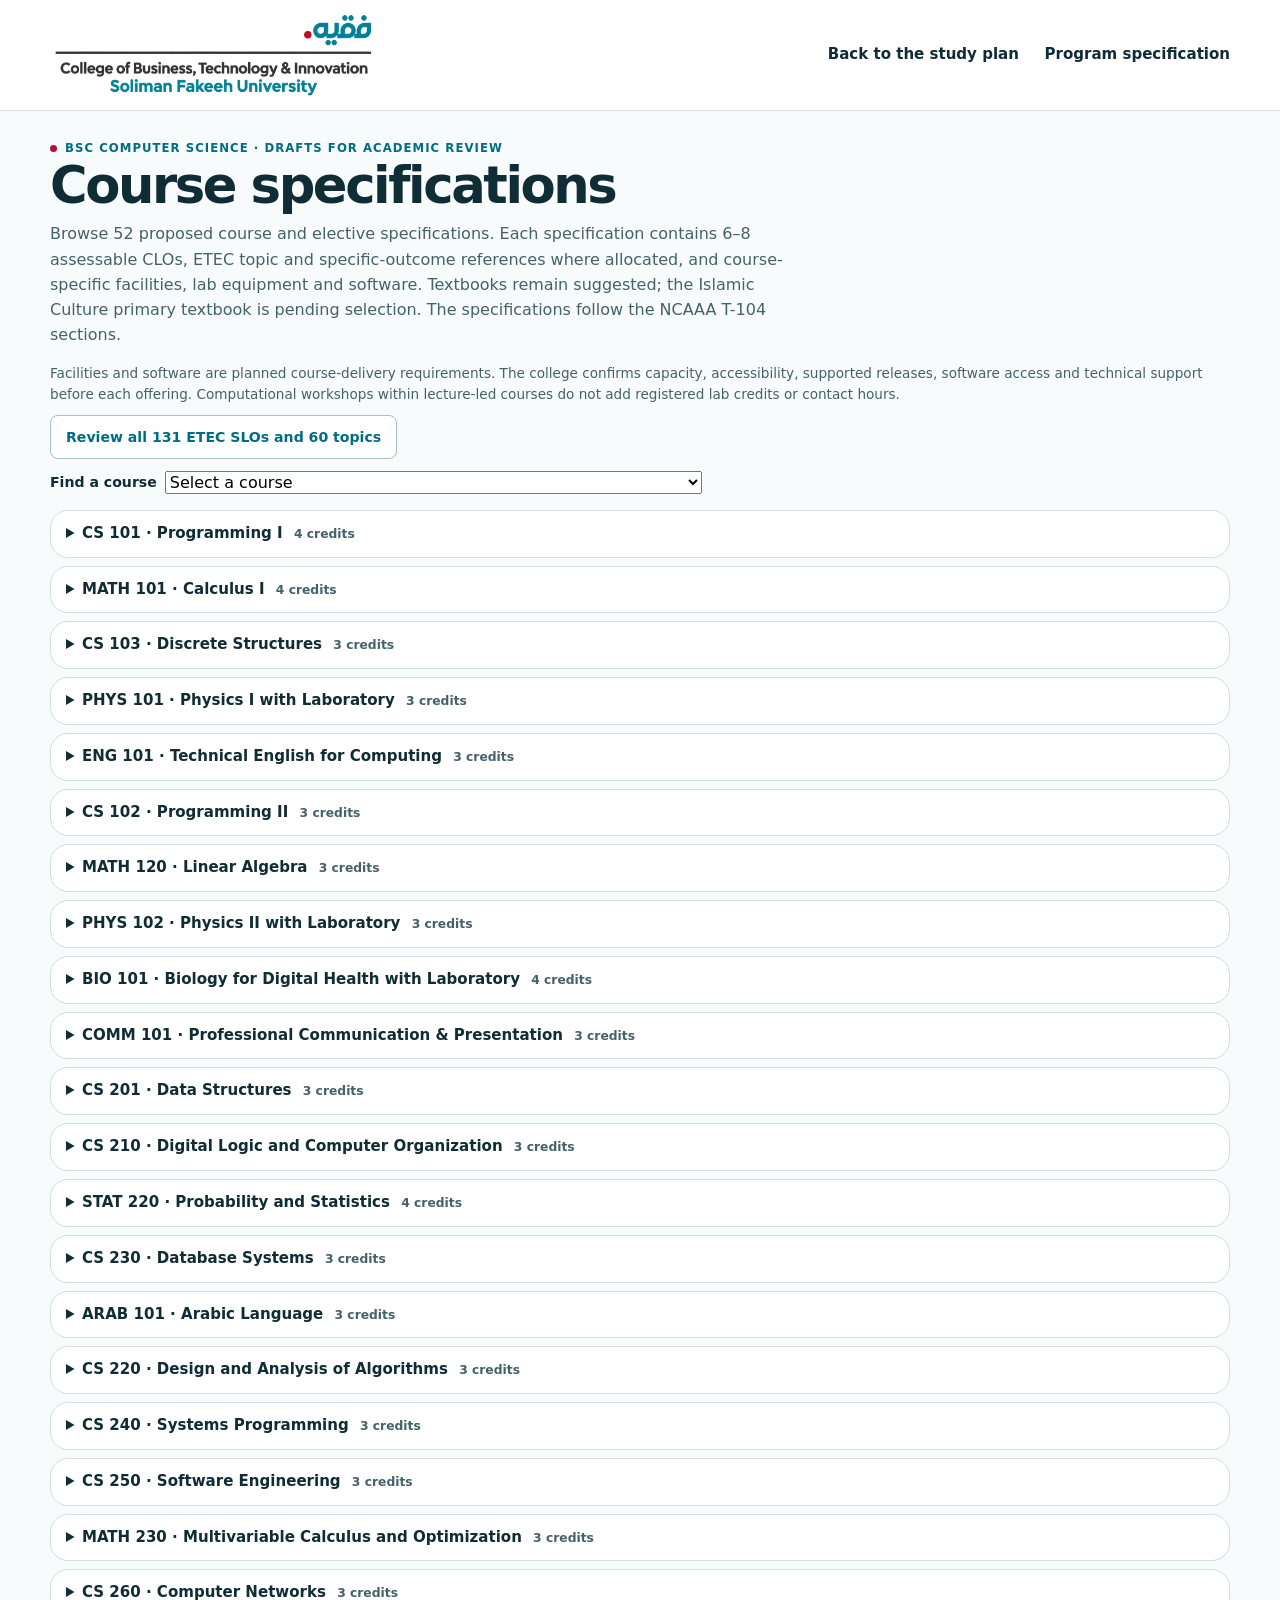
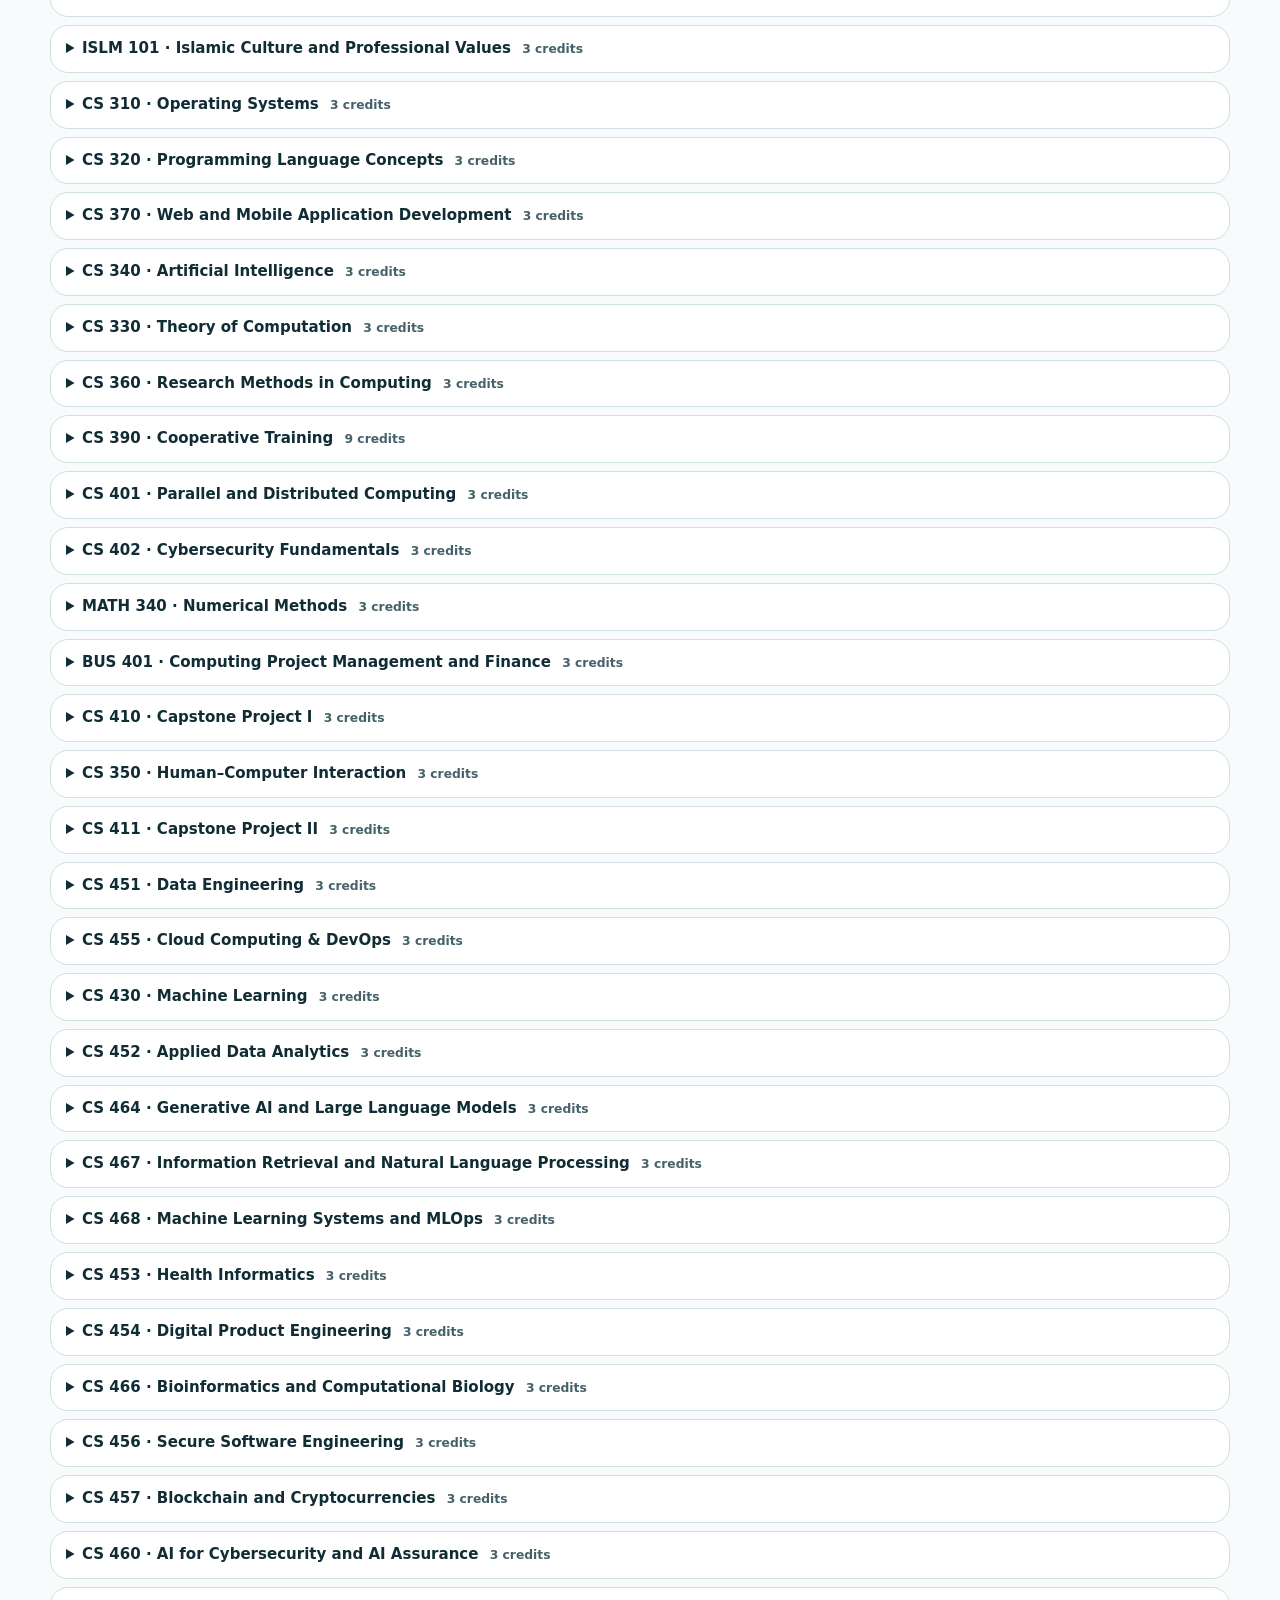
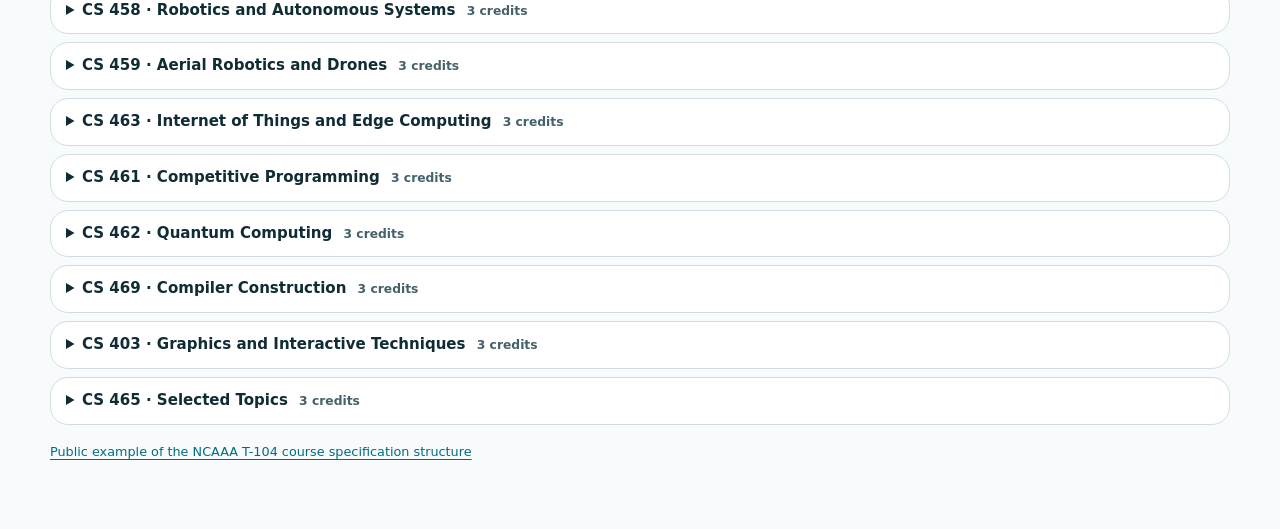
==== commit 13910f59: "Add files via upload" ====
--- a/course-specifications.html
+++ b/course-specifications.html
@@ -5,12 +5,12 @@
   <meta name="viewport" content="width=device-width, initial-scale=1">
   <meta name="robots" content="noindex">
   <title>Course Specifications | Soliman Fakeeh University</title>
-  <link rel="stylesheet" href="./styles.css?v=20261124-data-cloud">
-  <script src="./course-specifications.js?v=20261124-data-cloud" defer></script>
+  <link rel="stylesheet" href="./styles.css?v=20261125-theory-hci">
+  <script src="./course-specifications.js?v=20261125-theory-hci" defer></script>
 </head>
 <body>
   <header class="site-header"><div class="wrap masthead">
-    <a href="./index.html" class="brand"><img src="./fakeeh-college-logo.png?v=20261124-data-cloud" alt="College of Business, Technology &amp; Innovation, Soliman Fakeeh University" width="330" height="110"></a>
+    <a href="./index.html" class="brand"><img src="./fakeeh-college-logo.png?v=20261125-theory-hci" alt="College of Business, Technology &amp; Innovation, Soliman Fakeeh University" width="330" height="110"></a>
     <nav aria-label="Program navigation"><a href="./index.html#study">Back to the study plan</a><a href="./index.html#specification">Program specification</a></nav>
   </div></header>
   <main class="wrap spec-page">
@@ -20,7 +20,7 @@
     <p class="section-note">Facilities and software are planned course-delivery requirements. The college confirms capacity, accessibility, supported releases, software access and technical support before each offering. Computational workshops within lecture-led courses do not add registered lab credits or contact hours.</p><p><a class="button secondary" href="./etec-coverage.html">Review all 131 ETEC SLOs and 60 topics</a></p>
 <div class="spec-picker">
       <label for="spec-select">Find a course</label>
-      <select id="spec-select"><option value="">Select a course</option><option value="cs-101">CS 101 · Programming I</option><option value="math-101">MATH 101 · Calculus I</option><option value="cs-103">CS 103 · Discrete Structures</option><option value="phys-101">PHYS 101 · Physics I with Laboratory</option><option value="eng-101">ENG 101 · Technical English for Computing</option><option value="cs-102">CS 102 · Programming II</option><option value="math-120">MATH 120 · Linear Algebra</option><option value="phys-102">PHYS 102 · Physics II with Laboratory</option><option value="bio-101">BIO 101 · Biology for Digital Health with Laboratory</option><option value="comm-101">COMM 101 · Professional Communication &amp; Presentation</option><option value="cs-201">CS 201 · Data Structures</option><option value="cs-210">CS 210 · Digital Logic and Computer Organization</option><option value="stat-220">STAT 220 · Probability and Statistics</option><option value="cs-230">CS 230 · Database Systems</option><option value="arab-101">ARAB 101 · Arabic Language</option><option value="cs-220">CS 220 · Design and Analysis of Algorithms</option><option value="cs-240">CS 240 · Systems Programming</option><option value="cs-250">CS 250 · Software Engineering</option><option value="math-230">MATH 230 · Multivariable Calculus and Optimization</option><option value="cs-260">CS 260 · Computer Networks</option><option value="islm-101">ISLM 101 · Islamic Culture and Professional Values</option><option value="cs-310">CS 310 · Operating Systems</option><option value="cs-320">CS 320 · Programming Language Concepts</option><option value="cs-370">CS 370 · Web and Mobile Application Development</option><option value="cs-340">CS 340 · Artificial Intelligence</option><option value="cs-350">CS 350 · Human–Computer Interaction</option><option value="cs-360">CS 360 · Research Methods in Computing</option><option value="cs-390">CS 390 · Cooperative Training</option><option value="cs-401">CS 401 · Parallel and Distributed Computing</option><option value="cs-402">CS 402 · Cybersecurity Fundamentals</option><option value="math-340">MATH 340 · Numerical Methods</option><option value="bus-401">BUS 401 · Computing Project Management and Finance</option><option value="cs-410">CS 410 · Capstone Project I</option><option value="cs-330">CS 330 · Theory of Computation</option><option value="cs-411">CS 411 · Capstone Project II</option><option value="cs-451">CS 451 · Data Engineering</option><option value="cs-455">CS 455 · Cloud Computing &amp; DevOps</option><option value="cs-430">CS 430 · Machine Learning</option><option value="cs-452">CS 452 · Applied Data Analytics</option><option value="cs-464">CS 464 · Generative AI and Large Language Models</option><option value="cs-467">CS 467 · Information Retrieval and Natural Language Processing</option><option value="cs-468">CS 468 · Machine Learning Systems and MLOps</option><option value="cs-453">CS 453 · Health Informatics</option><option value="cs-454">CS 454 · Digital Product Engineering</option><option value="cs-466">CS 466 · Bioinformatics and Computational Biology</option><option value="cs-456">CS 456 · Secure Software Engineering</option><option value="cs-457">CS 457 · Blockchain and Cryptocurrencies</option><option value="cs-460">CS 460 · AI for Cybersecurity and AI Assurance</option><option value="cs-458">CS 458 · Robotics and Autonomous Systems</option><option value="cs-459">CS 459 · Aerial Robotics and Drones</option><option value="cs-463">CS 463 · Internet of Things and Edge Computing</option><option value="cs-461">CS 461 · Competitive Programming</option><option value="cs-462">CS 462 · Quantum Computing</option><option value="cs-469">CS 469 · Compiler Construction</option><option value="cs-403">CS 403 · Graphics and Interactive Techniques</option><option value="cs-465">CS 465 · Selected Topics</option></select></div>
+      <select id="spec-select"><option value="">Select a course</option><option value="cs-101">CS 101 · Programming I</option><option value="math-101">MATH 101 · Calculus I</option><option value="cs-103">CS 103 · Discrete Structures</option><option value="phys-101">PHYS 101 · Physics I with Laboratory</option><option value="eng-101">ENG 101 · Technical English for Computing</option><option value="cs-102">CS 102 · Programming II</option><option value="math-120">MATH 120 · Linear Algebra</option><option value="phys-102">PHYS 102 · Physics II with Laboratory</option><option value="bio-101">BIO 101 · Biology for Digital Health with Laboratory</option><option value="comm-101">COMM 101 · Professional Communication &amp; Presentation</option><option value="cs-201">CS 201 · Data Structures</option><option value="cs-210">CS 210 · Digital Logic and Computer Organization</option><option value="stat-220">STAT 220 · Probability and Statistics</option><option value="cs-230">CS 230 · Database Systems</option><option value="arab-101">ARAB 101 · Arabic Language</option><option value="cs-220">CS 220 · Design and Analysis of Algorithms</option><option value="cs-240">CS 240 · Systems Programming</option><option value="cs-250">CS 250 · Software Engineering</option><option value="math-230">MATH 230 · Multivariable Calculus and Optimization</option><option value="cs-260">CS 260 · Computer Networks</option><option value="islm-101">ISLM 101 · Islamic Culture and Professional Values</option><option value="cs-310">CS 310 · Operating Systems</option><option value="cs-320">CS 320 · Programming Language Concepts</option><option value="cs-370">CS 370 · Web and Mobile Application Development</option><option value="cs-340">CS 340 · Artificial Intelligence</option><option value="cs-330">CS 330 · Theory of Computation</option><option value="cs-360">CS 360 · Research Methods in Computing</option><option value="cs-390">CS 390 · Cooperative Training</option><option value="cs-401">CS 401 · Parallel and Distributed Computing</option><option value="cs-402">CS 402 · Cybersecurity Fundamentals</option><option value="math-340">MATH 340 · Numerical Methods</option><option value="bus-401">BUS 401 · Computing Project Management and Finance</option><option value="cs-410">CS 410 · Capstone Project I</option><option value="cs-350">CS 350 · Human–Computer Interaction</option><option value="cs-411">CS 411 · Capstone Project II</option><option value="cs-451">CS 451 · Data Engineering</option><option value="cs-455">CS 455 · Cloud Computing &amp; DevOps</option><option value="cs-430">CS 430 · Machine Learning</option><option value="cs-452">CS 452 · Applied Data Analytics</option><option value="cs-464">CS 464 · Generative AI and Large Language Models</option><option value="cs-467">CS 467 · Information Retrieval and Natural Language Processing</option><option value="cs-468">CS 468 · Machine Learning Systems and MLOps</option><option value="cs-453">CS 453 · Health Informatics</option><option value="cs-454">CS 454 · Digital Product Engineering</option><option value="cs-466">CS 466 · Bioinformatics and Computational Biology</option><option value="cs-456">CS 456 · Secure Software Engineering</option><option value="cs-457">CS 457 · Blockchain and Cryptocurrencies</option><option value="cs-460">CS 460 · AI for Cybersecurity and AI Assurance</option><option value="cs-458">CS 458 · Robotics and Autonomous Systems</option><option value="cs-459">CS 459 · Aerial Robotics and Drones</option><option value="cs-463">CS 463 · Internet of Things and Edge Computing</option><option value="cs-461">CS 461 · Competitive Programming</option><option value="cs-462">CS 462 · Quantum Computing</option><option value="cs-469">CS 469 · Compiler Construction</option><option value="cs-403">CS 403 · Graphics and Interactive Techniques</option><option value="cs-465">CS 465 · Selected Topics</option></select></div>
     <details class="panel disclosure spec-entry" id="cs-101">
       <summary>CS 101 · Programming I <span>4 credits</span></summary><div class="detail-body">
         <h3>A. General information</h3>
@@ -391,7 +391,7 @@
       <summary>CS 370 · Web and Mobile Application Development <span>3 credits</span></summary><div class="detail-body">
         <h3>A. General information</h3>
         <p class="spec-meta">Required · Computer Science core · Semester 5 · 3 credits · English</p>
-        <p>Build and evaluate a secure web client and a cross-platform mobile client using a shared API and database-backed service.</p><p><strong>Prerequisites</strong> CS 201, CS 230, CS 250; prior or concurrent: CS 350. CS 350 Human–Computer Interaction must be completed previously or taken concurrently. The course uses one bounded application and a shared backend; advanced native mobile development and extensive cloud operations remain specialist study.</p><p><strong>Mode and contact</strong> In-person teaching. 30 lecture hours and 30 practical hours over 15 teaching weeks.</p><h3>B. Course learning outcomes and assessment methods</h3>
+        <p>Build and evaluate a secure web client and a cross-platform mobile client using a shared API and database-backed service.</p><p><strong>Prerequisites</strong> CS 201, CS 230, CS 250. This Semester 5 course provides the interface-design, accessibility and user-feedback guidance needed for its bounded web/mobile application. Formal HCI and graphics foundations follow in CS 350 in Semester 7. A shared backend keeps the project achievable; advanced native mobile development remains specialist study.</p><p><strong>Mode and contact</strong> In-person teaching. 30 lecture hours and 30 practical hours over 15 teaching weeks.</p><h3>B. Course learning outcomes and assessment methods</h3>
         <div class="course-clo-block"><p class="etec-legend"><span>ETEC aligned</span> Purple CLOs and topics have explicit national-standard references. Other course outcomes retain the normal text color.</p><div class="table-scroll"><table class="clo-table"><thead><tr><th scope="col">Code</th><th scope="col">Course learning outcome</th><th scope="col">PLO and stage</th><th scope="col">Teaching strategy</th><th scope="col">Direct assessment evidence</th><th scope="col">ETEC alignment</th></tr></thead><tbody><tr id="cs-370-clo-1"><td>CLO 1</td><td>Explain web and mobile architectures, API contracts, application state and platform constraints.</td><td>K3 (P)</td><td>Short demonstrations, supervised implementation, review, reproducible experiments and individual defense.</td><td>Architecture and API examination</td><td>Program CLO</td></tr><tr id="cs-370-clo-2"><td>CLO 2</td><td>Implement an accessible responsive web client and a cross-platform mobile client connected to a shared service.</td><td>S2 (P)</td><td>Short demonstrations, supervised implementation, review, reproducible experiments and individual defense.</td><td>Individual web and mobile practical</td><td>Program CLO</td></tr><tr id="cs-370-clo-3"><td>CLO 3</td><td>Build a validated API with database access, authentication and authorization.</td><td>S2 (P)</td><td>Short demonstrations, supervised implementation, review, reproducible experiments and individual defense.</td><td>API implementation and authorization tests</td><td>Program CLO</td></tr><tr id="cs-370-clo-4" class="etec-aligned"><td>CLO 4</td><td>Compare top-down, bottom-up and sandwich integration and choose an integration strategy for the application.</td><td>S1 (P)</td><td>Short demonstrations, supervised implementation, review, reproducible experiments and individual defense.</td><td>Integration strategy and test sequence</td><td><a href="./etec-coverage.html#SKU8.2-SLO6">SKU8.2-SLO6</a></td></tr><tr id="cs-370-clo-5" class="etec-aligned"><td>CLO 5</td><td>Create and document unit, API and integration tests for a medium-sized code component.</td><td>S4 (P)</td><td>Short demonstrations, supervised implementation, review, reproducible experiments and individual defense.</td><td>Test design, code and results</td><td><a href="./etec-coverage.html#SKU8.2-SLO9">SKU8.2-SLO9</a></td></tr><tr id="cs-370-clo-6"><td>CLO 6</td><td>Deploy a tested release and evaluate logging, recovery, accessibility and operational behavior.</td><td>S4 (P)</td><td>Short demonstrations, supervised implementation, review, reproducible experiments and individual defense.</td><td>Release and recovery demonstration</td><td>Program CLO</td></tr><tr id="cs-370-clo-7"><td>CLO 7</td><td>Justify privacy, access and responsible data-use choices for the application.</td><td>V1 (P)</td><td>Short demonstrations, supervised implementation, review, reproducible experiments and individual defense.</td><td>Application privacy and security review</td><td>Program CLO</td></tr><tr id="cs-370-clo-8"><td>CLO 8</td><td>Collaborate with version control and demonstrate and explain individual contributions.</td><td>V2 (P)</td><td>Short demonstrations, supervised implementation, review, reproducible experiments and individual defense.</td><td>Repository and individual defense</td><td>Program CLO</td></tr></tbody></table></div><details class="etec-source"><summary>ETEC specific learning outcomes addressed here (2)</summary><h4>Specific Knowledge Unit (SKU) 8.2: Software design, construction, verification, and validation</h4><ol class="etec-outcomes"><li value="6"><strong>SKU8.2-SLO6</strong> — Describe integration strategies, including top-down, bottom-up, and sandwich integration.<span class="etec-trace">Course alignment: CLO 4 · <a href="https://f.etec.gov.sa/j/Computer_Science.pdf#page=38" target="_blank" rel="noopener noreferrer">ETEC source p. 38</a></span></li><li value="9"><strong>SKU8.2-SLO9</strong> — Create and document a set of tests for a medium-sized code segment.<span class="etec-trace">Course alignment: CLO 5 · <a href="https://f.etec.gov.sa/j/Computer_Science.pdf#page=38" target="_blank" rel="noopener noreferrer">ETEC source p. 38</a></span></li></ol></details></div><h3>C. Course content</h3>
         <div class="course-content-block"><div class="table-scroll"><table class=""><thead><tr><th scope="col">Course topic</th><th scope="col">Planned contact hours</th></tr></thead><tbody><tr><td>Web and mobile application architecture, HTTP, platform APIs and a shared client-server project</td><td>4</td></tr><tr><td>JavaScript and TypeScript for reusable components, typed interfaces, events and asynchronous programming</td><td>8</td></tr><tr><td>Responsive and accessible web interfaces, application state, forms and navigation</td><td>8</td></tr><tr><td>REST APIs, server-side validation, database integration, authentication and authorization</td><td>10</td></tr><tr><td>Cross-platform mobile interfaces, device and network constraints, API access and application lifecycle</td><td>10</td></tr><tr><td>Individual unit, API and integration tests, secure coding, privacy and accessibility checks</td><td>8</td></tr><tr><td>Version control, basic release automation, deployment, logging, recovery and responsible operation</td><td>6</td></tr><tr><td>Team delivery, usability feedback, individual demonstration and explanation of the implemented solution</td><td>6</td></tr></tbody></table></div><div class="etec-topic-block"><h4>ETEC required topics allocated to this course</h4><div class="table-scroll"><table class=""><thead><tr><th scope="col">ETEC topic ID</th><th scope="col">Topic in the standard</th><th scope="col">Source</th></tr></thead><tbody><tr class="etec-aligned"><td>SKU8.2-T2</td><td>Software integration strategies and testing methods.</td><td><a href="https://f.etec.gov.sa/j/Computer_Science.pdf#page=38" target="_blank" rel="noopener noreferrer">ETEC source p. 38</a></td></tr><tr class="etec-aligned"><td>SKU8.2-T3</td><td>Software analysis and code quality assurance.</td><td><a href="https://f.etec.gov.sa/j/Computer_Science.pdf#page=38" target="_blank" rel="noopener noreferrer">ETEC source p. 38</a></td></tr></tbody></table></div></div></div><h3>D. Student assessment activities</h3>
         <div class="table-scroll"><table><thead><tr><th scope="col">Assessment activity</th><th scope="col">Timing</th><th scope="col">Weight</th></tr></thead><tbody><tr><td>Individual web, API and mobile coding tasks</td><td>Throughout</td><td>25%</td></tr><tr><td>Supervised individual implementation and testing practical</td><td>Mid to late semester</td><td>25%</td></tr><tr><td>Team web and mobile application with tested release</td><td>Late semester</td><td>30%</td></tr><tr><td>Individual demonstration, defense and contribution evidence</td><td>End of semester</td><td>20%</td></tr></tbody></table></div><h3>E. Learning resources and facilities</h3>
@@ -417,17 +417,17 @@
         <p>Draft for academic review. Committee, decision reference, and approval date are pending.</p>
       </div>
     </details>
-<details class="panel disclosure spec-entry" id="cs-350">
-      <summary>CS 350 · Human–Computer Interaction <span>3 credits</span></summary><div class="detail-body">
+<details class="panel disclosure spec-entry" id="cs-330">
+      <summary>CS 330 · Theory of Computation <span>3 credits</span></summary><div class="detail-body">
         <h3>A. General information</h3>
         <p class="spec-meta">Required · Computer Science core · Semester 5 · 3 credits · English</p>
-        <p>Design and evaluate interactive systems with attention to accessibility and user needs.</p><p><strong>Prerequisites</strong> CS 250. The 60 contact hours include an 18-hour graphics and interactive-visualization strand, with at least four lecture hours allocated to ACM/IEEE Graphics and Interactive Techniques CS Core topics and an individual graphics practical. Eight HCI CS Core hours and two Society, Ethics and the Profession hours remain separately allocated.</p><p><strong>Mode and contact</strong> In-person teaching. 30 lecture hours and 30 practical hours over 15 teaching weeks.</p><h3>B. Course learning outcomes and assessment methods</h3>
-        <div class="course-clo-block"><p class="etec-legend"><span>ETEC aligned</span> Purple CLOs and topics have explicit national-standard references. Other course outcomes retain the normal text color.</p><div class="table-scroll"><table class="clo-table"><thead><tr><th scope="col">Code</th><th scope="col">Course learning outcome</th><th scope="col">PLO and stage</th><th scope="col">Teaching strategy</th><th scope="col">Direct assessment evidence</th><th scope="col">ETEC alignment</th></tr></thead><tbody><tr id="cs-350-clo-1"><td>CLO 1</td><td>Explain human factors and interaction models and relate them to an interface design.</td><td>K3 (P)</td><td>Short demonstrations, supervised implementation, review, reproducible experiments and individual defense.</td><td>Individual interaction-model analysis</td><td>Program CLO</td></tr><tr id="cs-350-clo-2"><td>CLO 2</td><td>Build and revise an accessible interactive prototype using requirements and user evidence.</td><td>S2 (P)</td><td>Short demonstrations, supervised implementation, review, reproducible experiments and individual defense.</td><td>Prototype, accessibility checks and revision record</td><td>Program CLO</td></tr><tr id="cs-350-clo-3"><td>CLO 3</td><td>Plan and conduct a usability evaluation and interpret results and limitations.</td><td>S4 (P)</td><td>Short demonstrations, supervised implementation, review, reproducible experiments and individual defense.</td><td>Usability protocol, results and individual analysis</td><td>Program CLO</td></tr><tr id="cs-350-clo-4"><td>CLO 4</td><td>Formulate a stakeholder interview or usability study with a defined question and participant protections.</td><td>S1 (P)</td><td>Short demonstrations, supervised implementation, review, reproducible experiments and individual defense.</td><td>Interview plan and consent safeguards</td><td>Program CLO</td></tr><tr id="cs-350-clo-5"><td>CLO 5</td><td>Explain digitization, image formats, color, spatial transformations and the graphics rendering pipeline.</td><td>K3 (P)</td><td>Short demonstrations, supervised implementation, review, reproducible experiments and individual defense.</td><td>Individual graphics-foundations examination</td><td>Program CLO</td></tr><tr id="cs-350-clo-6"><td>CLO 6</td><td>Implement a simple interactive graphic using coordinate transformations, visual encodings and input events.</td><td>S2 (P)</td><td>Short demonstrations, supervised implementation, review, reproducible experiments and individual defense.</td><td>Individual graphics programming practical</td><td>Program CLO</td></tr><tr id="cs-350-clo-7"><td>CLO 7</td><td>Present a design rationale connecting requirements, graphical choices, usability evidence and limitations.</td><td>S3 (P)</td><td>Short demonstrations, supervised implementation, review, reproducible experiments and individual defense.</td><td>Stakeholder briefing and individual defense</td><td>Program CLO</td></tr><tr id="cs-350-clo-8"><td>CLO 8</td><td>Justify accessible design, participant welfare and responsible visual communication.</td><td>V1 (P)</td><td>Short demonstrations, supervised implementation, review, reproducible experiments and individual defense.</td><td>Accessibility and design-accountability case</td><td>Program CLO</td></tr></tbody></table></div><p class="section-note">This course contributes program outcomes and specialist depth. All mandatory ETEC specific outcomes are allocated to required courses in the <a href="./etec-coverage.html">coverage register</a>.</p></div><h3>C. Course content</h3>
-        <div class="course-content-block"><div class="table-scroll"><table class=""><thead><tr><th scope="col">Course topic</th><th scope="col">Planned contact hours</th></tr></thead><tbody><tr><td>Human factors, interaction models and task analysis</td><td>6</td></tr><tr><td>Stakeholder interviews, user research and participant protections</td><td>6</td></tr><tr><td>Prototyping, interface design and iteration</td><td>8</td></tr><tr><td>Accessibility, inclusive interaction and visual perception</td><td>8</td></tr><tr><td>Graphics foundations: digitization and image formats, color, coordinates, spatial transformations and the rendering pipeline</td><td>12</td></tr><tr><td>Interactive visualizations, input events and animation with accessible encodings</td><td>6</td></tr><tr><td>Usability study design, data interpretation and evaluation</td><td>8</td></tr><tr><td>Design accountability, stakeholder communication and documented limitations</td><td>6</td></tr></tbody></table></div></div><h3>D. Student assessment activities</h3>
-        <div class="table-scroll"><table class=""><thead><tr><th scope="col">Assessment activity</th><th scope="col">Timing</th><th scope="col">Weight</th></tr></thead><tbody><tr><td>Accessible prototype and revision record</td><td>Throughout</td><td>25%</td></tr><tr><td>Individual graphics implementation and explanation</td><td>Middle weeks</td><td>20%</td></tr><tr><td>Usability study and individual evidence analysis</td><td>Late semester</td><td>25%</td></tr><tr><td>Stakeholder design briefing and ethics rationale</td><td>Late semester</td><td>10%</td></tr><tr><td>Final HCI and graphics concepts examination</td><td>End of semester</td><td>20%</td></tr></tbody></table></div><p class="section-note">Students present usability findings to a stakeholder audience and justify a design change using evidence from their evaluation.</p>
-        <h3>E. Learning resources and facilities</h3>
-        <div class="course-readings"><h4>Suggested textbook</h4><p><a href="https://www.wiley-vch.de/de/fachgebiete/computer-und-informatik/interaction-design-978-1-119-90109-9" target="_blank" rel="noopener noreferrer" dir="auto">Interaction Design: Beyond Human–Computer Interaction</a> · Yvonne Rogers, Helen Sharp, and Jennifer Preece · Wiley · 6th ed. · 2023</p><p>Use human factors, interaction design, accessibility, prototyping and evaluation chapters for CLOs 1–4 and 7–8. The graphics supplementary text and individual practical support CLOs 5–6.</p><h4>Supplementary reading</h4><ul><li><a href="https://www.oreilly.com/library/view/lean-ux-3rd/9781098116293/" target="_blank" rel="noopener noreferrer" dir="auto">Lean UX: Designing Great Products with Agile Teams</a> · Jeff Gothelf and Josh Seiden · O’Reilly · 3rd ed. · 2021<br>Use hypothesis-driven prototyping and rapid feedback for early design iterations.</li></ul><p><a href="https://www.routledge.com/Fundamentals-of-Computer-Graphics/Marschner-Shirley/p/book/9780367505035" target="_blank" rel="noopener noreferrer">Fundamentals of Computer Graphics</a> · Steve Marschner and Peter Shirley (eds.) · CRC Press · 5th ed. · © 2021<br>Selected representation, color, transformation and rendering chapters support the required graphics strand and individual interactive-graphics practical.</p></div>
-        <p><strong>Additional materials</strong> W3C Web Content Accessibility Guidelines and an instructor-supplied usability protocol.</p><div class="facilities-block"><h4>Facilities and laboratory requirements</h4><dl><dt>Lab or teaching space</dt><dd>HCI prototyping and usability laboratory</dd><dt>Hardware and equipment</dt><dd>Accessible workstations, screen/audio recording, representative mobile devices and quiet test space.</dd><dt>Required software or equivalent</dt><dd>Figma/Penpot or equivalent prototyping tool, browser developer tools, JavaScript Canvas or p5.js, SVG tools, accessibility checker, consent and usability templates, Git.</dd><dt>Laboratory or workshop use</dt><dd>Stakeholder interviews, accessible prototypes, individual interactive graphics with transformations/color/input, usability evaluation and documented iteration.</dd></dl><p class="section-note">Accessible teaching room with display and whiteboard; LMS and library access. Practical work uses one account and workstation per student, normally a multicore CPU, 16 GB RAM and SSD storage, or an equivalent remotely accessible lab image; shared demonstrations do not replace individual assessed access.</p><p class="section-note">A supported, course-tested software image, repository access and reproducible environment instructions are provided before teaching. Tools below are the planned teaching stack; equivalent supported tools may be approved if they support the same assessed tasks.</p></div><h3>F. Assessment of course quality</h3>
+        <p>Study formal models of computation, decidability, and computational complexity.</p><p><strong>Prerequisites</strong> CS 220. Standard program progression applies.</p><p><strong>Mode and contact</strong> In-person teaching. 45 lecture hours and 0 practical hours over 15 teaching weeks.</p><h3>B. Course learning outcomes and assessment methods</h3>
+        <div class="course-clo-block"><p class="etec-legend"><span>ETEC aligned</span> Purple CLOs and topics have explicit national-standard references. Other course outcomes retain the normal text color.</p><div class="table-scroll"><table class="clo-table"><thead><tr><th scope="col">Code</th><th scope="col">Course learning outcome</th><th scope="col">PLO and stage</th><th scope="col">Teaching strategy</th><th scope="col">Direct assessment evidence</th><th scope="col">ETEC alignment</th></tr></thead><tbody><tr id="cs-330-clo-1"><td>CLO 1</td><td>Distinguish regular, context-free and computably enumerable languages and their recognizing machines.</td><td>K1 (P)</td><td>Worked models and proofs, structured problem solving and individual reasoning.</td><td>Formal-language examination</td><td>Program CLO</td></tr><tr id="cs-330-clo-2" class="etec-aligned"><td>CLO 2</td><td>Design and test a deterministic finite automaton for a specified language.</td><td>S2 (P)</td><td>Worked models and proofs, structured problem solving and individual reasoning.</td><td>DFA construction and acceptance tests</td><td><a href="./etec-coverage.html#SKU1.2-SLO8">SKU1.2-SLO8</a></td></tr><tr id="cs-330-clo-3"><td>CLO 3</td><td>Construct regular expressions, grammars and pushdown-automaton models.</td><td>S1 (P)</td><td>Worked models and proofs, structured problem solving and individual reasoning.</td><td>Formal model problem set</td><td>Program CLO</td></tr><tr id="cs-330-clo-4"><td>CLO 4</td><td>Use closure properties and pumping arguments to establish limits of language classes.</td><td>S1 (P)</td><td>Worked models and proofs, structured problem solving and individual reasoning.</td><td>Proof examination</td><td>Program CLO</td></tr><tr id="cs-330-clo-5"><td>CLO 5</td><td>Analyze decidability using Turing machines and computable reductions.</td><td>S1 (P)</td><td>Worked models and proofs, structured problem solving and individual reasoning.</td><td>Decidability proof</td><td>Program CLO</td></tr><tr id="cs-330-clo-6"><td>CLO 6</td><td>Classify time complexity and justify NP-completeness or tractability claims with suitable reductions.</td><td>S1 (P)</td><td>Worked models and proofs, structured problem solving and individual reasoning.</td><td>Complexity analysis and reduction defense</td><td>Program CLO</td></tr></tbody></table></div><details class="etec-source"><summary>ETEC specific learning outcomes addressed here (1)</summary><h4>Specific Knowledge Unit (SKU) 1.2: Data structures, automata, and computability</h4><ol class="etec-outcomes"><li value="8"><strong>SKU1.2-SLO8</strong> — Design a deterministic finite state automaton to accept a specified language.<span class="etec-trace">Course alignment: CLO 2 · <a href="https://f.etec.gov.sa/j/Computer_Science.pdf#page=13" target="_blank" rel="noopener noreferrer">ETEC source p. 13</a></span></li></ol></details></div><h3>C. Course content</h3>
+        <div class="course-content-block"><div class="table-scroll"><table class=""><thead><tr><th scope="col">Course topic</th><th scope="col">Planned contact hours</th></tr></thead><tbody><tr><td>Regular languages and finite automata</td><td>8</td></tr><tr><td>Context-free languages and pushdown automata</td><td>8</td></tr><tr><td>Turing machines and computability</td><td>8</td></tr><tr><td>Decidable and undecidable problems</td><td>7</td></tr><tr><td>Reductions and completeness</td><td>7</td></tr><tr><td>Time complexity, P, NP, and tractability</td><td>7</td></tr></tbody></table></div><div class="etec-topic-block"><h4>ETEC required topics allocated to this course</h4><div class="table-scroll"><table class=""><thead><tr><th scope="col">ETEC topic ID</th><th scope="col">Topic in the standard</th><th scope="col">Source</th></tr></thead><tbody><tr class="etec-aligned"><td>SKU1.2-T3</td><td>Automata theory and formal languages.</td><td><a href="https://f.etec.gov.sa/j/Computer_Science.pdf#page=13" target="_blank" rel="noopener noreferrer">ETEC source p. 13</a></td></tr><tr class="etec-aligned"><td>SKU1.2-T4</td><td>Computational complexity.</td><td><a href="https://f.etec.gov.sa/j/Computer_Science.pdf#page=13" target="_blank" rel="noopener noreferrer">ETEC source p. 13</a></td></tr></tbody></table></div></div></div><h3>D. Student assessment activities</h3>
+        <div class="table-scroll"><table><thead><tr><th scope="col">Assessment activity</th><th scope="col">Timing</th><th scope="col">Weight</th></tr></thead><tbody><tr><td>Assignments and quizzes</td><td>Throughout</td><td>25%</td></tr><tr><td>Midterm</td><td>Mid-semester</td><td>25%</td></tr><tr><td>Applied assignment</td><td>Late semester</td><td>15%</td></tr><tr><td>Final examination</td><td>End of semester</td><td>35%</td></tr></tbody></table></div>
+        <h3>E. Learning resources and facilities</h3>
+        <div class="course-readings"><h4>Suggested textbook</h4><p><a href="https://www.jflap.org/linzbook7/" target="_blank" rel="noopener noreferrer" dir="auto">An Introduction to Formal Languages and Automata</a> · Peter Linz and Susan H. Rodger · Jones &amp; Bartlett Learning · 7th ed. · 2023</p><p>Use automata, grammars, Turing machines, and reductions to classify problems and write rigorous arguments about computational limits.</p></div>
+        <p><strong>Additional materials</strong> Course notes, current official software documentation and assigned materials in the college learning management system.</p><div class="facilities-block"><h4>Facilities and laboratory requirements</h4><dl><dt>Lab or teaching space</dt><dd>Theory classroom with formal-model workspace</dd><dt>Hardware and equipment</dt><dd>Standard workstation for automata exercises; no dedicated hardware laboratory.</dd><dt>Required software or equivalent</dt><dd>JFLAP or an equivalent automata tool, Python and a text/diagram editor.</dd><dt>Laboratory or workshop use</dt><dd>DFA/PDA/Turing-machine construction and testing accompany individually assessed formal proofs.</dd></dl><p class="section-note">Accessible teaching room with display and whiteboard; LMS and library access. Practical work uses one account and workstation per student, normally a multicore CPU, 16 GB RAM and SSD storage, or an equivalent remotely accessible lab image; shared demonstrations do not replace individual assessed access.</p><p class="section-note">A supported, course-tested software image, repository access and reproducible environment instructions are provided before teaching. Tools below are the planned teaching stack; equivalent supported tools may be approved if they support the same assessed tasks.</p></div><h3>F. Assessment of course quality</h3>
         <p>Course faculty and program coordinator review outcome attainment, student feedback, assessment moderation, and the end-of-course report after each delivery. Placement review also includes host feedback.</p>
         <h3>G. Specification approval data</h3>
         <p>Draft for academic review. Committee, decision reference, and approval date are pending.</p>
@@ -536,7 +536,7 @@
       <summary>CS 410 · Capstone Project I <span>3 credits</span></summary><div class="detail-body">
         <h3>A. General information</h3>
         <p class="spec-meta">Required · Capstone project · Semester 7 · 3 credits · English</p>
-        <p>Define a substantial computing problem, develop a design, and defend a tested prototype and evaluation plan.</p><p><strong>Prerequisites</strong> CS 390, CS 340, CS 350, CS 360. Standard program progression applies.</p><p><strong>Mode and contact</strong> In-person teaching. 15 lecture hours and 60 practical hours over 15 teaching weeks.</p><h3>B. Course learning outcomes and assessment methods</h3>
+        <p>Define a substantial computing problem, develop a design, and defend a tested prototype and evaluation plan.</p><p><strong>Prerequisites</strong> CS 390, CS 340, CS 360; prior or concurrent: CS 350. Complete the approved co-op before Semester 7. Take CS 350 before or concurrently with Capstone I; coordinate stakeholder research, interface design and usability milestones with the relevant HCI teaching.</p><p><strong>Mode and contact</strong> In-person teaching. 15 lecture hours and 60 practical hours over 15 teaching weeks.</p><h3>B. Course learning outcomes and assessment methods</h3>
         <div class="course-clo-block"><p class="etec-legend"><span>ETEC aligned</span> Purple CLOs and topics have explicit national-standard references. Other course outcomes retain the normal text color.</p><div class="table-scroll"><table class="clo-table"><thead><tr><th scope="col">Code</th><th scope="col">Course learning outcome</th><th scope="col">PLO and stage</th><th scope="col">Teaching strategy</th><th scope="col">Direct assessment evidence</th><th scope="col">ETEC alignment</th></tr></thead><tbody><tr id="cs-410-clo-1"><td>CLO 1</td><td>Formulate and justify a complex project problem and requirements.</td><td>S1 (P)</td><td>Worked examples, supervised practice, individual explanation and moderated assessment.</td><td>Individual problem analysis, model and justified method selection</td><td>Program CLO</td></tr><tr id="cs-410-clo-2"><td>CLO 2</td><td>Develop and verify an initial prototype against selected requirements.</td><td>S2 (P)</td><td>Worked examples, supervised practice, individual explanation and moderated assessment.</td><td>Individually demonstrated artifact with tests and correctness explanation</td><td>Program CLO</td></tr><tr id="cs-410-clo-3"><td>CLO 3</td><td>Defend technical decisions and the evaluation plan before a panel.</td><td>S3 (M)</td><td>Worked examples, supervised practice, individual explanation and moderated assessment.</td><td>Assessed report or presentation and individual responses</td><td>Program CLO</td></tr><tr id="cs-410-clo-4"><td>CLO 4</td><td>Coordinate and evidence individual and collective project work.</td><td>V2 (M)</td><td>Worked examples, supervised practice, individual explanation and moderated assessment.</td><td>Contribution record, peer or host review and individual reflection</td><td>Program CLO</td></tr><tr id="cs-410-clo-5"><td>CLO 5</td><td>Design a feasible evaluation protocol with baselines, metrics and validity controls.</td><td>S4 (P)</td><td>Worked examples, supervised practice, individual explanation and moderated assessment.</td><td>Reproducible investigation, results and limitations report</td><td>Program CLO</td></tr><tr id="cs-410-clo-6"><td>CLO 6</td><td>Assess ethical, privacy, safety and sustainability risks and propose project safeguards.</td><td>V1 (P)</td><td>Worked examples, supervised practice, individual explanation and moderated assessment.</td><td>Professional or ethical decision case with justified safeguards</td><td>Program CLO</td></tr></tbody></table></div><p class="section-note">This course contributes program outcomes and specialist depth. All mandatory ETEC specific outcomes are allocated to required courses in the <a href="./etec-coverage.html">coverage register</a>.</p></div><h3>C. Course content</h3>
         <div class="course-content-block"><div class="table-scroll"><table class=""><thead><tr><th scope="col">Course topic</th><th scope="col">Planned contact hours</th></tr></thead><tbody><tr><td>Problem definition and stakeholder needs</td><td>13</td></tr><tr><td>Literature and comparable systems</td><td>13</td></tr><tr><td>Requirements, ethics, privacy, and AI risk where applicable</td><td>13</td></tr><tr><td>Architecture, alternatives, team roles, and project planning</td><td>12</td></tr><tr><td>Prototype and early verification</td><td>12</td></tr><tr><td>Design review, application of earlier coursework, and proposal defense</td><td>12</td></tr></tbody></table></div></div><h3>D. Student assessment activities</h3>
         <div class="table-scroll"><table><thead><tr><th scope="col">Assessment activity</th><th scope="col">Timing</th><th scope="col">Weight</th></tr></thead><tbody><tr><td>Milestones and individual contribution</td><td>Throughout</td><td>25%</td></tr><tr><td>Technical work and verification</td><td>Late semester</td><td>35%</td></tr><tr><td>Report and evidence portfolio</td><td>End of semester</td><td>20%</td></tr><tr><td>Panel defense</td><td>End of semester</td><td>20%</td></tr></tbody></table></div>
@@ -549,17 +549,17 @@
         <p>Draft for academic review. Committee, decision reference, and approval date are pending.</p>
       </div>
     </details>
-<details class="panel disclosure spec-entry" id="cs-330">
-      <summary>CS 330 · Theory of Computation <span>3 credits</span></summary><div class="detail-body">
+<details class="panel disclosure spec-entry" id="cs-350">
+      <summary>CS 350 · Human–Computer Interaction <span>3 credits</span></summary><div class="detail-body">
         <h3>A. General information</h3>
         <p class="spec-meta">Required · Computer Science core · Semester 7 · 3 credits · English</p>
-        <p>Study formal models of computation, decidability, and computational complexity.</p><p><strong>Prerequisites</strong> CS 220. Standard program progression applies.</p><p><strong>Mode and contact</strong> In-person teaching. 45 lecture hours and 0 practical hours over 15 teaching weeks.</p><h3>B. Course learning outcomes and assessment methods</h3>
-        <div class="course-clo-block"><p class="etec-legend"><span>ETEC aligned</span> Purple CLOs and topics have explicit national-standard references. Other course outcomes retain the normal text color.</p><div class="table-scroll"><table class="clo-table"><thead><tr><th scope="col">Code</th><th scope="col">Course learning outcome</th><th scope="col">PLO and stage</th><th scope="col">Teaching strategy</th><th scope="col">Direct assessment evidence</th><th scope="col">ETEC alignment</th></tr></thead><tbody><tr id="cs-330-clo-1"><td>CLO 1</td><td>Distinguish regular, context-free and computably enumerable languages and their recognizing machines.</td><td>K1 (P)</td><td>Worked models and proofs, structured problem solving and individual reasoning.</td><td>Formal-language examination</td><td>Program CLO</td></tr><tr id="cs-330-clo-2" class="etec-aligned"><td>CLO 2</td><td>Design and test a deterministic finite automaton for a specified language.</td><td>S2 (P)</td><td>Worked models and proofs, structured problem solving and individual reasoning.</td><td>DFA construction and acceptance tests</td><td><a href="./etec-coverage.html#SKU1.2-SLO8">SKU1.2-SLO8</a></td></tr><tr id="cs-330-clo-3"><td>CLO 3</td><td>Construct regular expressions, grammars and pushdown-automaton models.</td><td>S1 (P)</td><td>Worked models and proofs, structured problem solving and individual reasoning.</td><td>Formal model problem set</td><td>Program CLO</td></tr><tr id="cs-330-clo-4"><td>CLO 4</td><td>Use closure properties and pumping arguments to establish limits of language classes.</td><td>S1 (P)</td><td>Worked models and proofs, structured problem solving and individual reasoning.</td><td>Proof examination</td><td>Program CLO</td></tr><tr id="cs-330-clo-5"><td>CLO 5</td><td>Analyze decidability using Turing machines and computable reductions.</td><td>S1 (P)</td><td>Worked models and proofs, structured problem solving and individual reasoning.</td><td>Decidability proof</td><td>Program CLO</td></tr><tr id="cs-330-clo-6"><td>CLO 6</td><td>Classify time complexity and justify NP-completeness or tractability claims with suitable reductions.</td><td>S1 (P)</td><td>Worked models and proofs, structured problem solving and individual reasoning.</td><td>Complexity analysis and reduction defense</td><td>Program CLO</td></tr></tbody></table></div><details class="etec-source"><summary>ETEC specific learning outcomes addressed here (1)</summary><h4>Specific Knowledge Unit (SKU) 1.2: Data structures, automata, and computability</h4><ol class="etec-outcomes"><li value="8"><strong>SKU1.2-SLO8</strong> — Design a deterministic finite state automaton to accept a specified language.<span class="etec-trace">Course alignment: CLO 2 · <a href="https://f.etec.gov.sa/j/Computer_Science.pdf#page=13" target="_blank" rel="noopener noreferrer">ETEC source p. 13</a></span></li></ol></details></div><h3>C. Course content</h3>
-        <div class="course-content-block"><div class="table-scroll"><table class=""><thead><tr><th scope="col">Course topic</th><th scope="col">Planned contact hours</th></tr></thead><tbody><tr><td>Regular languages and finite automata</td><td>8</td></tr><tr><td>Context-free languages and pushdown automata</td><td>8</td></tr><tr><td>Turing machines and computability</td><td>8</td></tr><tr><td>Decidable and undecidable problems</td><td>7</td></tr><tr><td>Reductions and completeness</td><td>7</td></tr><tr><td>Time complexity, P, NP, and tractability</td><td>7</td></tr></tbody></table></div><div class="etec-topic-block"><h4>ETEC required topics allocated to this course</h4><div class="table-scroll"><table class=""><thead><tr><th scope="col">ETEC topic ID</th><th scope="col">Topic in the standard</th><th scope="col">Source</th></tr></thead><tbody><tr class="etec-aligned"><td>SKU1.2-T3</td><td>Automata theory and formal languages.</td><td><a href="https://f.etec.gov.sa/j/Computer_Science.pdf#page=13" target="_blank" rel="noopener noreferrer">ETEC source p. 13</a></td></tr><tr class="etec-aligned"><td>SKU1.2-T4</td><td>Computational complexity.</td><td><a href="https://f.etec.gov.sa/j/Computer_Science.pdf#page=13" target="_blank" rel="noopener noreferrer">ETEC source p. 13</a></td></tr></tbody></table></div></div></div><h3>D. Student assessment activities</h3>
-        <div class="table-scroll"><table><thead><tr><th scope="col">Assessment activity</th><th scope="col">Timing</th><th scope="col">Weight</th></tr></thead><tbody><tr><td>Assignments and quizzes</td><td>Throughout</td><td>25%</td></tr><tr><td>Midterm</td><td>Mid-semester</td><td>25%</td></tr><tr><td>Applied assignment</td><td>Late semester</td><td>15%</td></tr><tr><td>Final examination</td><td>End of semester</td><td>35%</td></tr></tbody></table></div>
-        <h3>E. Learning resources and facilities</h3>
-        <div class="course-readings"><h4>Suggested textbook</h4><p><a href="https://www.jflap.org/linzbook7/" target="_blank" rel="noopener noreferrer" dir="auto">An Introduction to Formal Languages and Automata</a> · Peter Linz and Susan H. Rodger · Jones &amp; Bartlett Learning · 7th ed. · 2023</p><p>Use automata, grammars, Turing machines, and reductions to classify problems and write rigorous arguments about computational limits.</p></div>
-        <p><strong>Additional materials</strong> Course notes, current official software documentation and assigned materials in the college learning management system.</p><div class="facilities-block"><h4>Facilities and laboratory requirements</h4><dl><dt>Lab or teaching space</dt><dd>Theory classroom with formal-model workspace</dd><dt>Hardware and equipment</dt><dd>Standard workstation for automata exercises; no dedicated hardware laboratory.</dd><dt>Required software or equivalent</dt><dd>JFLAP or an equivalent automata tool, Python and a text/diagram editor.</dd><dt>Laboratory or workshop use</dt><dd>DFA/PDA/Turing-machine construction and testing accompany individually assessed formal proofs.</dd></dl><p class="section-note">Accessible teaching room with display and whiteboard; LMS and library access. Practical work uses one account and workstation per student, normally a multicore CPU, 16 GB RAM and SSD storage, or an equivalent remotely accessible lab image; shared demonstrations do not replace individual assessed access.</p><p class="section-note">A supported, course-tested software image, repository access and reproducible environment instructions are provided before teaching. Tools below are the planned teaching stack; equivalent supported tools may be approved if they support the same assessed tasks.</p></div><h3>F. Assessment of course quality</h3>
+        <p>Design and evaluate interactive systems with attention to accessibility and user needs.</p><p><strong>Prerequisites</strong> CS 250. The 60 contact hours include an 18-hour graphics and interactive-visualization strand, with at least four lecture hours allocated to ACM/IEEE Graphics and Interactive Techniques CS Core topics and an individual graphics practical. Eight HCI CS Core hours and two Society, Ethics and the Profession hours remain separately allocated.</p><p><strong>Mode and contact</strong> In-person teaching. 30 lecture hours and 30 practical hours over 15 teaching weeks.</p><h3>B. Course learning outcomes and assessment methods</h3>
+        <div class="course-clo-block"><p class="etec-legend"><span>ETEC aligned</span> Purple CLOs and topics have explicit national-standard references. Other course outcomes retain the normal text color.</p><div class="table-scroll"><table class="clo-table"><thead><tr><th scope="col">Code</th><th scope="col">Course learning outcome</th><th scope="col">PLO and stage</th><th scope="col">Teaching strategy</th><th scope="col">Direct assessment evidence</th><th scope="col">ETEC alignment</th></tr></thead><tbody><tr id="cs-350-clo-1"><td>CLO 1</td><td>Explain human factors and interaction models and relate them to an interface design.</td><td>K3 (P)</td><td>Short demonstrations, supervised implementation, review, reproducible experiments and individual defense.</td><td>Individual interaction-model analysis</td><td>Program CLO</td></tr><tr id="cs-350-clo-2"><td>CLO 2</td><td>Build and revise an accessible interactive prototype using requirements and user evidence.</td><td>S2 (P)</td><td>Short demonstrations, supervised implementation, review, reproducible experiments and individual defense.</td><td>Prototype, accessibility checks and revision record</td><td>Program CLO</td></tr><tr id="cs-350-clo-3"><td>CLO 3</td><td>Plan and conduct a usability evaluation and interpret results and limitations.</td><td>S4 (P)</td><td>Short demonstrations, supervised implementation, review, reproducible experiments and individual defense.</td><td>Usability protocol, results and individual analysis</td><td>Program CLO</td></tr><tr id="cs-350-clo-4"><td>CLO 4</td><td>Formulate a stakeholder interview or usability study with a defined question and participant protections.</td><td>S1 (P)</td><td>Short demonstrations, supervised implementation, review, reproducible experiments and individual defense.</td><td>Interview plan and consent safeguards</td><td>Program CLO</td></tr><tr id="cs-350-clo-5"><td>CLO 5</td><td>Explain digitization, image formats, color, spatial transformations and the graphics rendering pipeline.</td><td>K3 (P)</td><td>Short demonstrations, supervised implementation, review, reproducible experiments and individual defense.</td><td>Individual graphics-foundations examination</td><td>Program CLO</td></tr><tr id="cs-350-clo-6"><td>CLO 6</td><td>Implement a simple interactive graphic using coordinate transformations, visual encodings and input events.</td><td>S2 (P)</td><td>Short demonstrations, supervised implementation, review, reproducible experiments and individual defense.</td><td>Individual graphics programming practical</td><td>Program CLO</td></tr><tr id="cs-350-clo-7"><td>CLO 7</td><td>Present a design rationale connecting requirements, graphical choices, usability evidence and limitations.</td><td>S3 (P)</td><td>Short demonstrations, supervised implementation, review, reproducible experiments and individual defense.</td><td>Stakeholder briefing and individual defense</td><td>Program CLO</td></tr><tr id="cs-350-clo-8"><td>CLO 8</td><td>Justify accessible design, participant welfare and responsible visual communication.</td><td>V1 (P)</td><td>Short demonstrations, supervised implementation, review, reproducible experiments and individual defense.</td><td>Accessibility and design-accountability case</td><td>Program CLO</td></tr></tbody></table></div><p class="section-note">This course contributes program outcomes and specialist depth. All mandatory ETEC specific outcomes are allocated to required courses in the <a href="./etec-coverage.html">coverage register</a>.</p></div><h3>C. Course content</h3>
+        <div class="course-content-block"><div class="table-scroll"><table class=""><thead><tr><th scope="col">Course topic</th><th scope="col">Planned contact hours</th></tr></thead><tbody><tr><td>Human factors, interaction models and task analysis</td><td>6</td></tr><tr><td>Stakeholder interviews, user research and participant protections</td><td>6</td></tr><tr><td>Prototyping, interface design and iteration</td><td>8</td></tr><tr><td>Accessibility, inclusive interaction and visual perception</td><td>8</td></tr><tr><td>Graphics foundations: digitization and image formats, color, coordinates, spatial transformations and the rendering pipeline</td><td>12</td></tr><tr><td>Interactive visualizations, input events and animation with accessible encodings</td><td>6</td></tr><tr><td>Usability study design, data interpretation and evaluation</td><td>8</td></tr><tr><td>Design accountability, stakeholder communication and documented limitations</td><td>6</td></tr></tbody></table></div></div><h3>D. Student assessment activities</h3>
+        <div class="table-scroll"><table class=""><thead><tr><th scope="col">Assessment activity</th><th scope="col">Timing</th><th scope="col">Weight</th></tr></thead><tbody><tr><td>Accessible prototype and revision record</td><td>Throughout</td><td>25%</td></tr><tr><td>Individual graphics implementation and explanation</td><td>Middle weeks</td><td>20%</td></tr><tr><td>Usability study and individual evidence analysis</td><td>Late semester</td><td>25%</td></tr><tr><td>Stakeholder design briefing and ethics rationale</td><td>Late semester</td><td>10%</td></tr><tr><td>Final HCI and graphics concepts examination</td><td>End of semester</td><td>20%</td></tr></tbody></table></div><p class="section-note">Students present usability findings to a stakeholder audience and justify a design change using evidence from their evaluation.</p>
+        <h3>E. Learning resources and facilities</h3>
+        <div class="course-readings"><h4>Suggested textbook</h4><p><a href="https://www.wiley-vch.de/de/fachgebiete/computer-und-informatik/interaction-design-978-1-119-90109-9" target="_blank" rel="noopener noreferrer" dir="auto">Interaction Design: Beyond Human–Computer Interaction</a> · Yvonne Rogers, Helen Sharp, and Jennifer Preece · Wiley · 6th ed. · 2023</p><p>Use human factors, interaction design, accessibility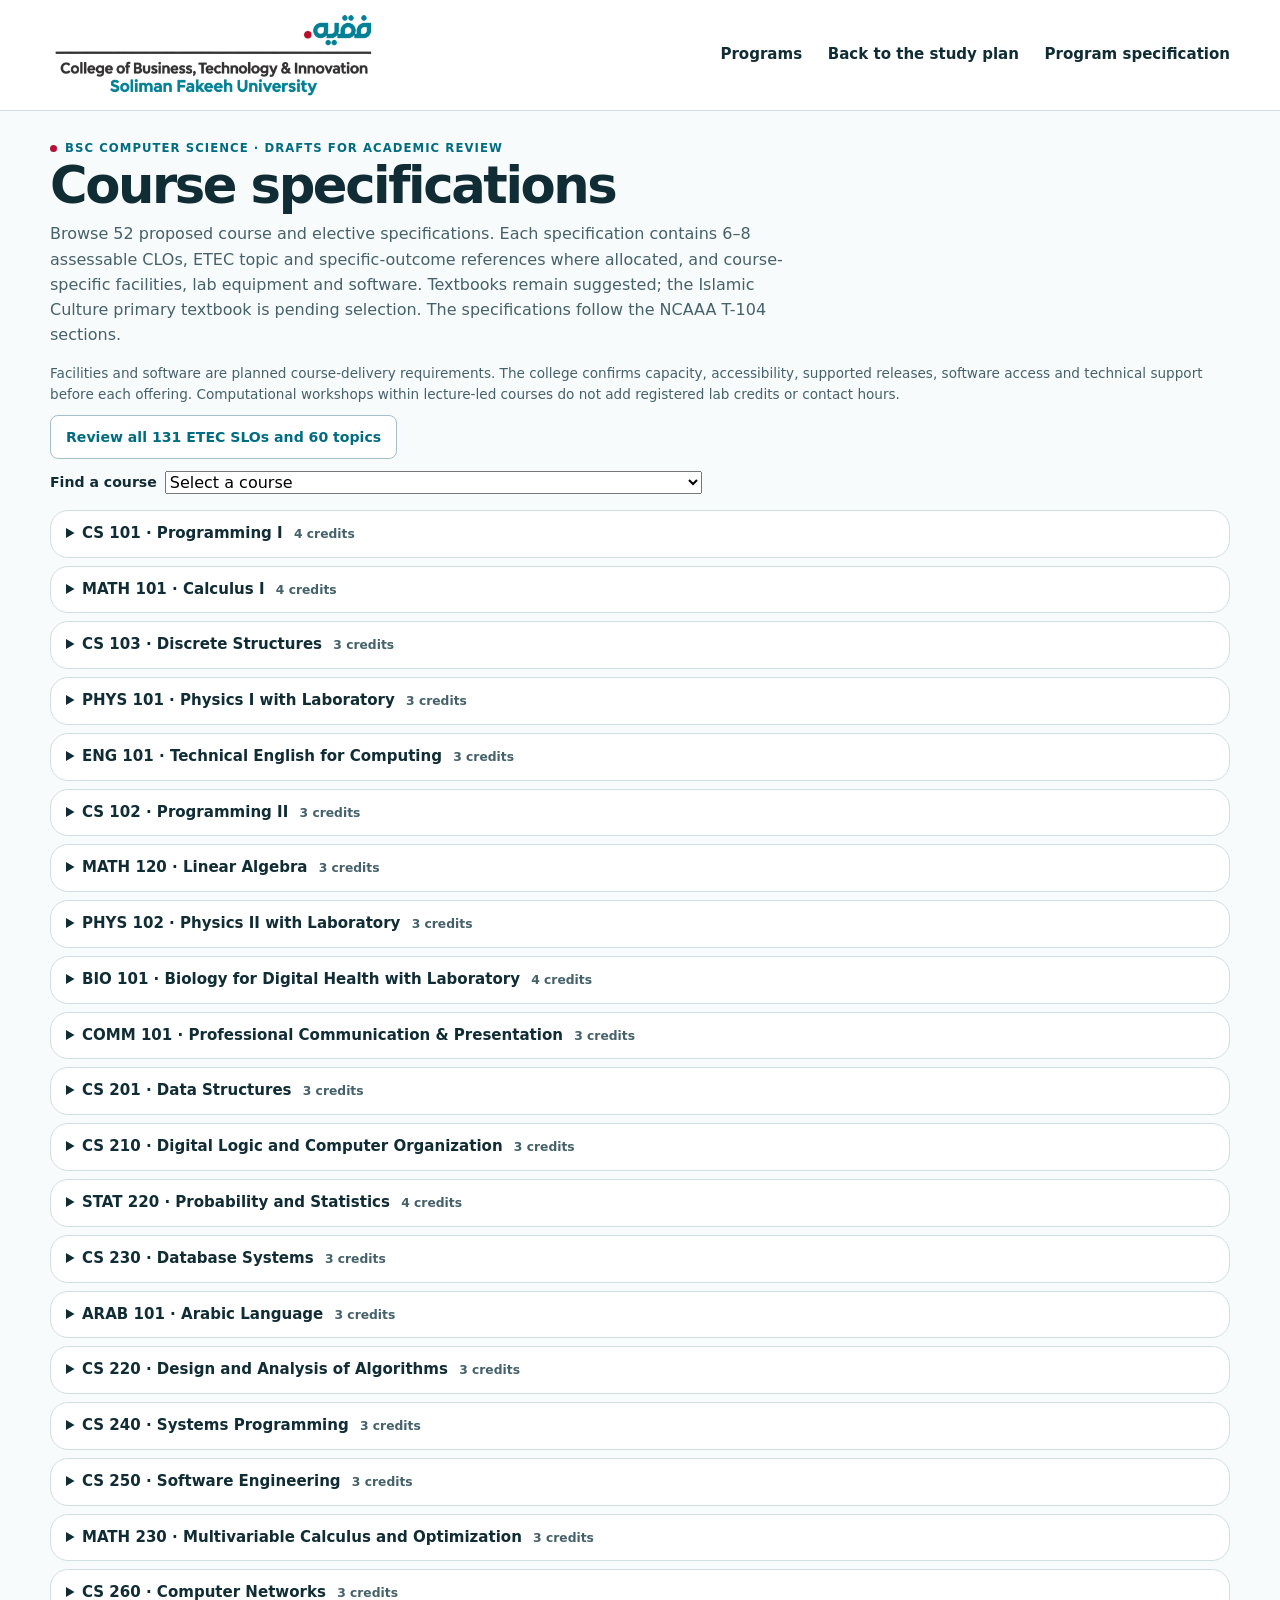
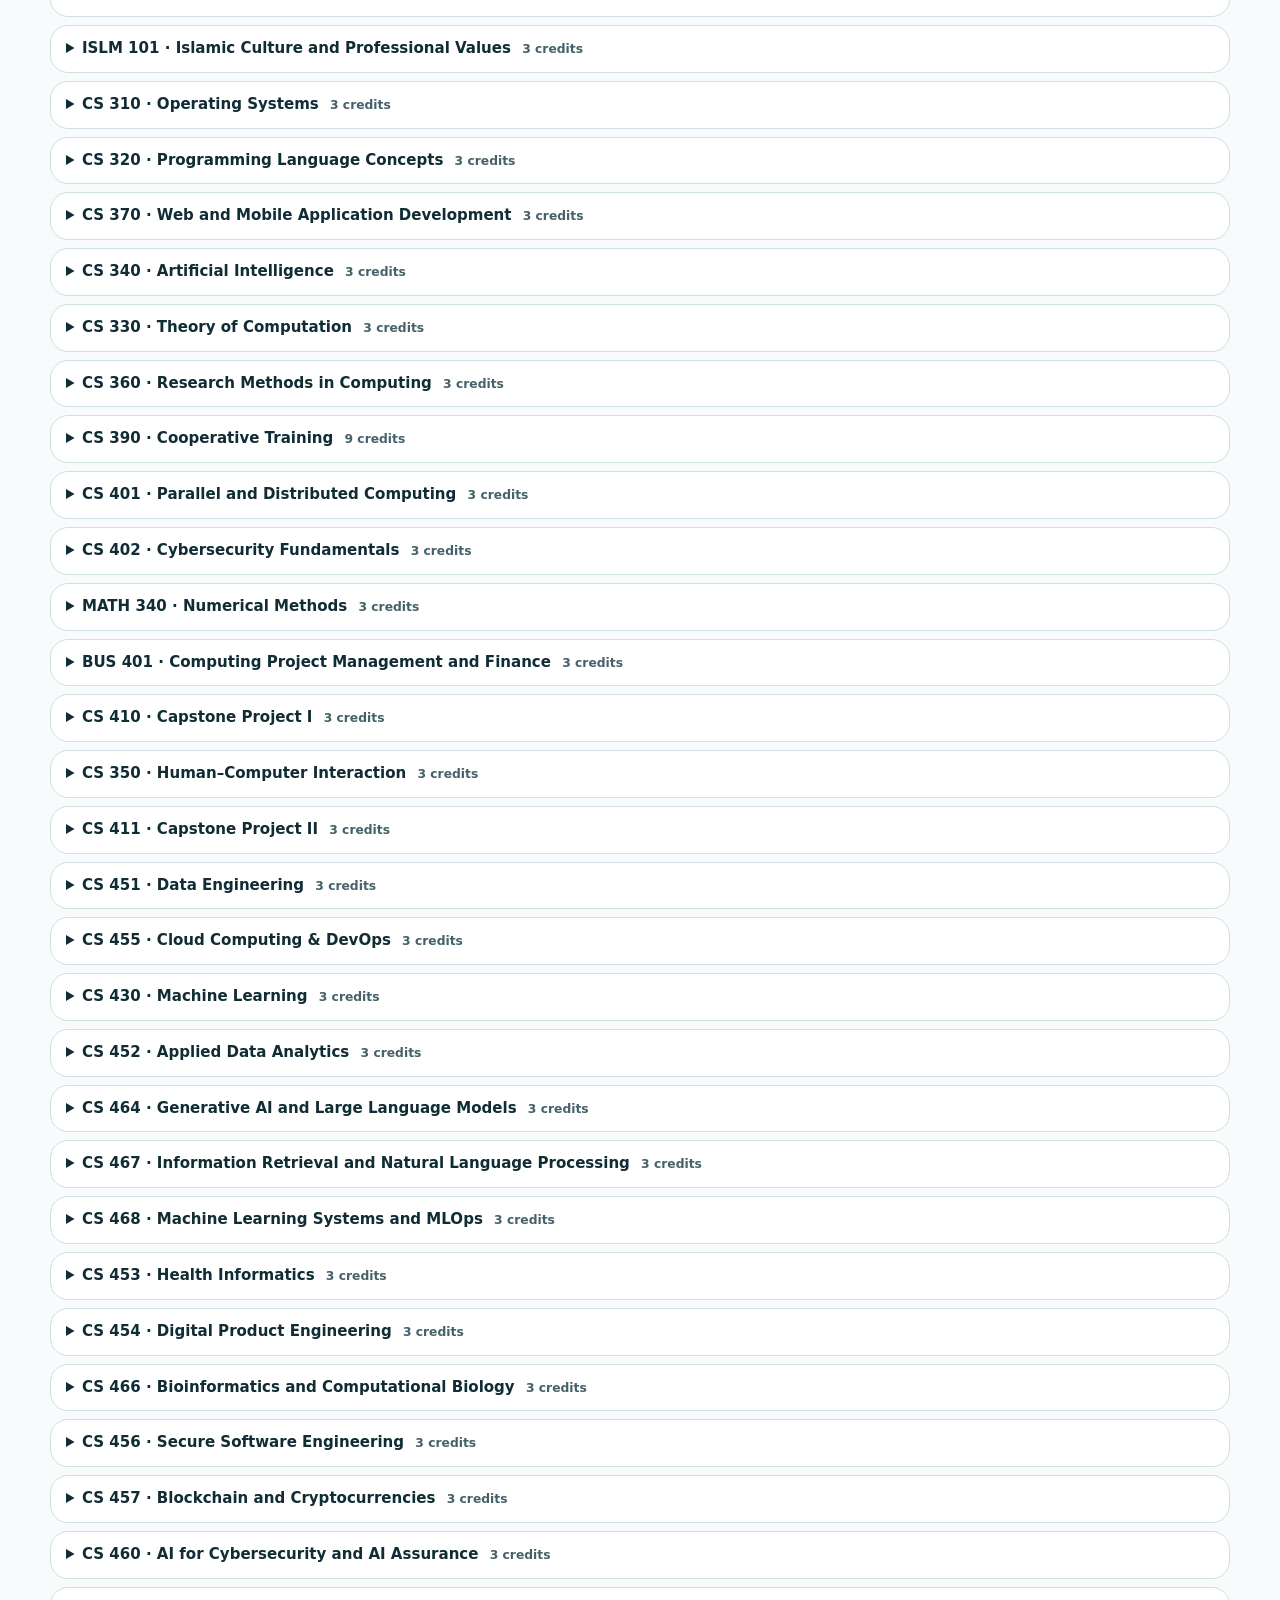
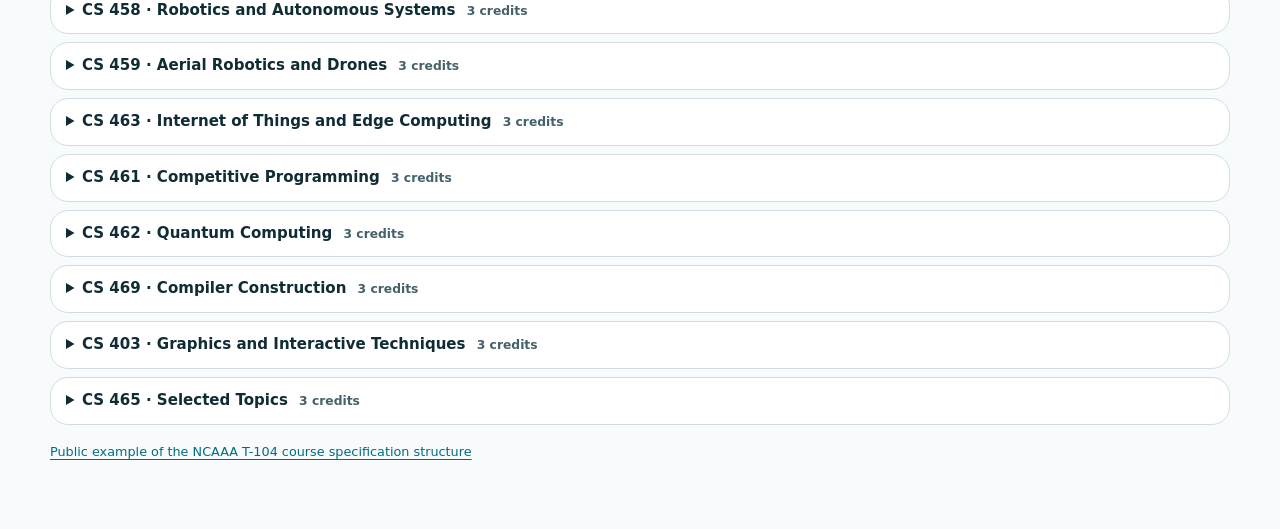
